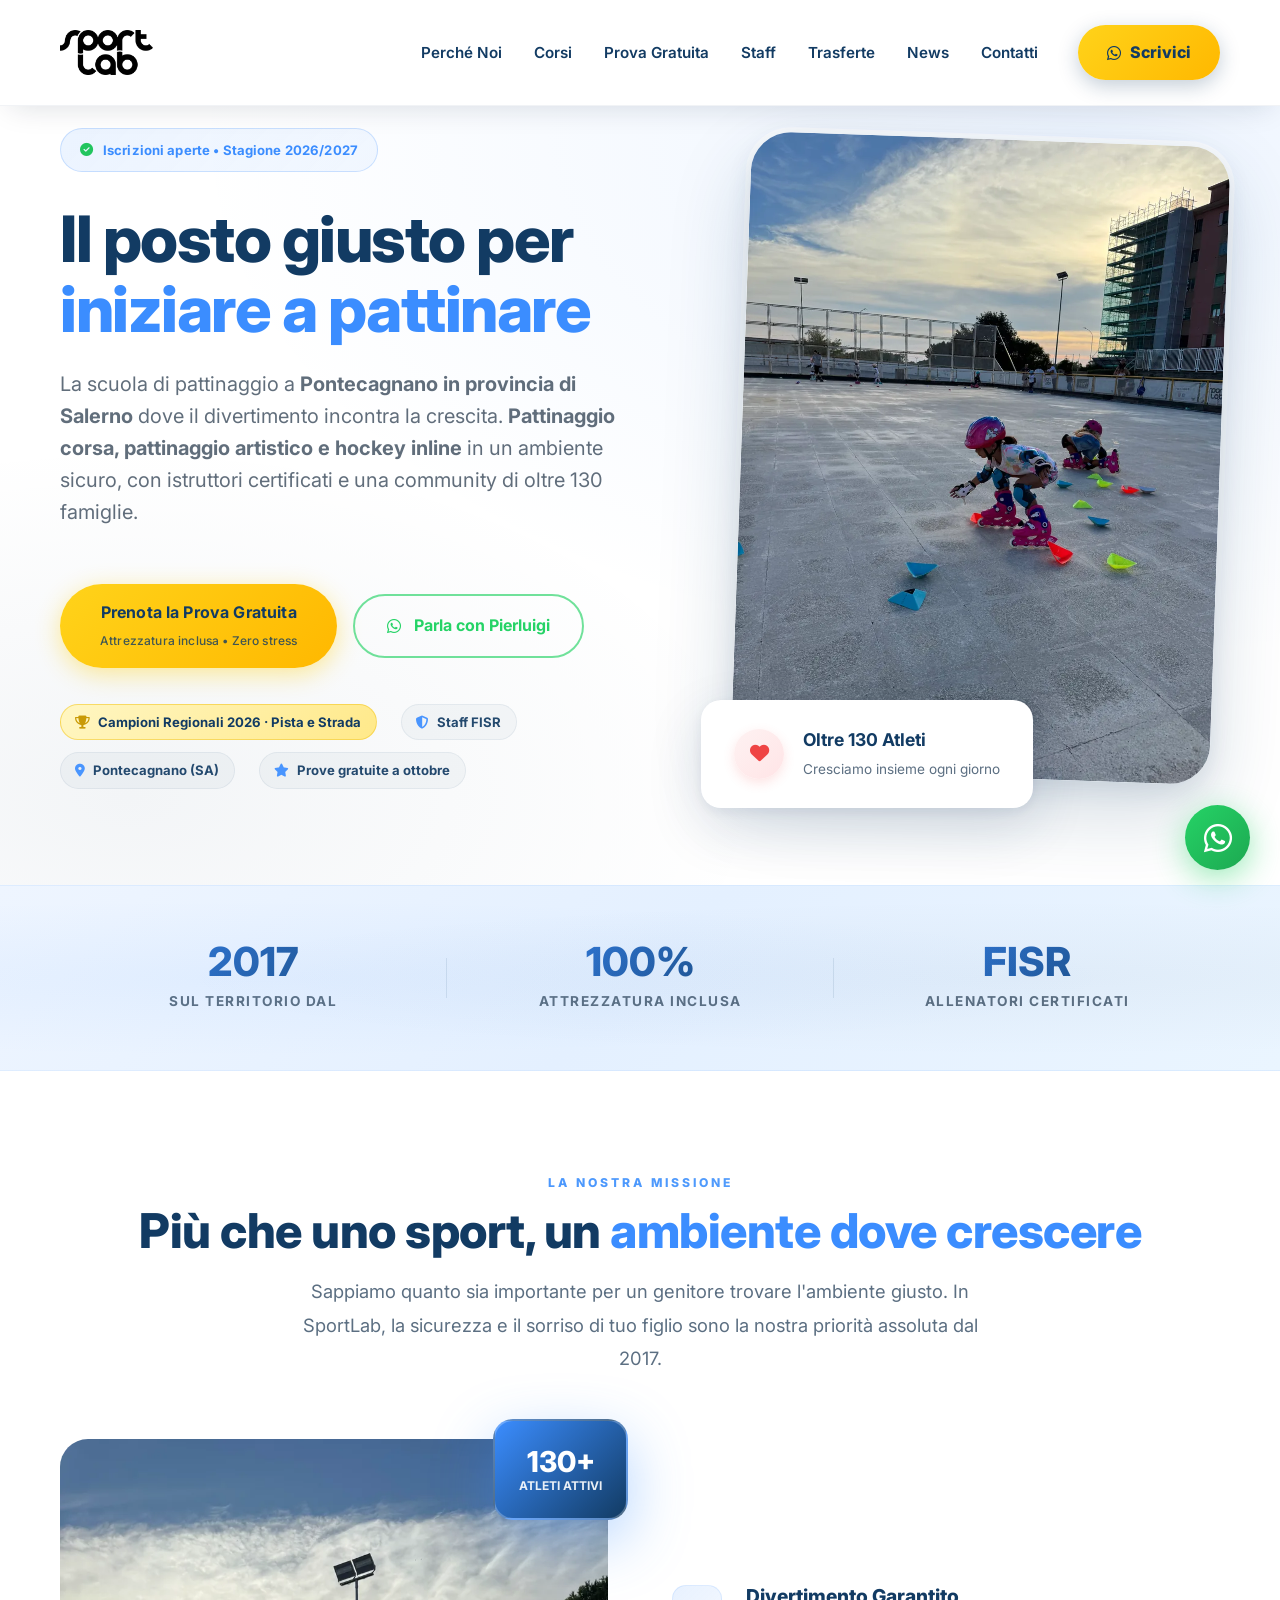
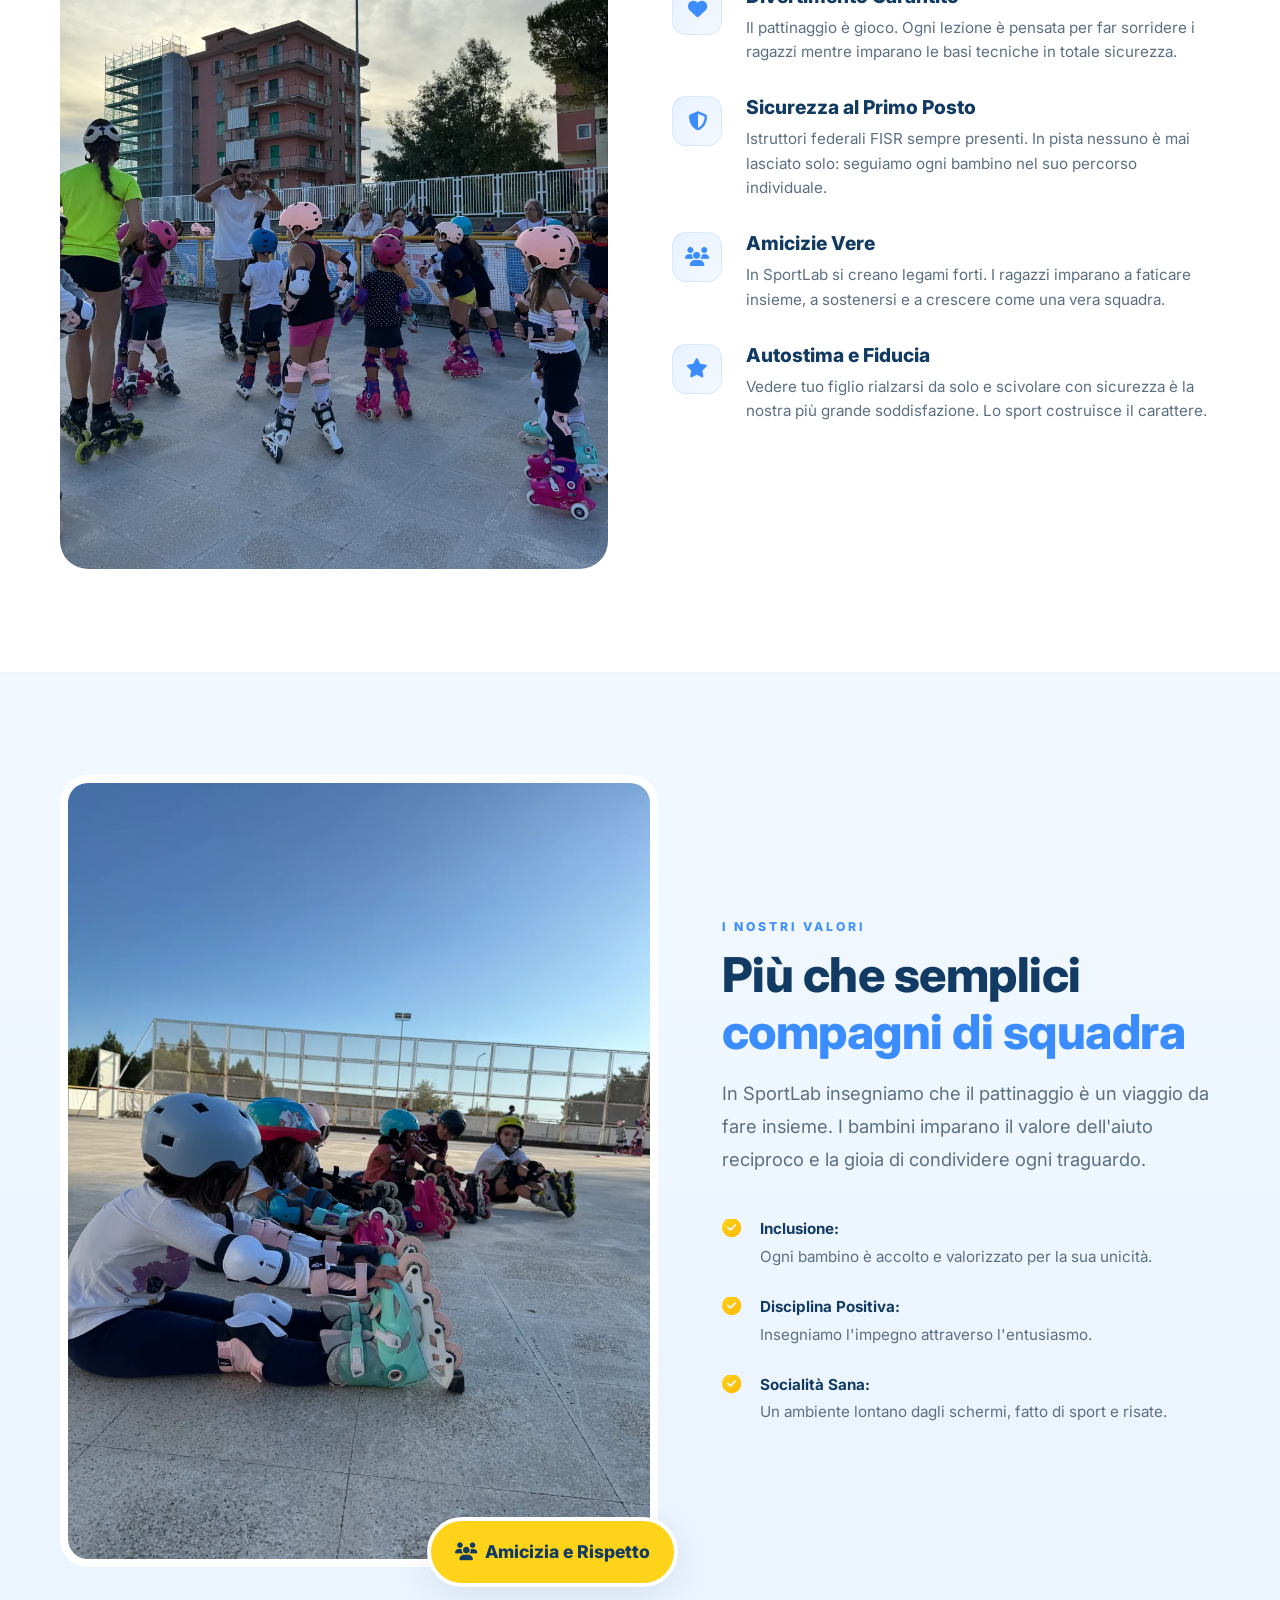
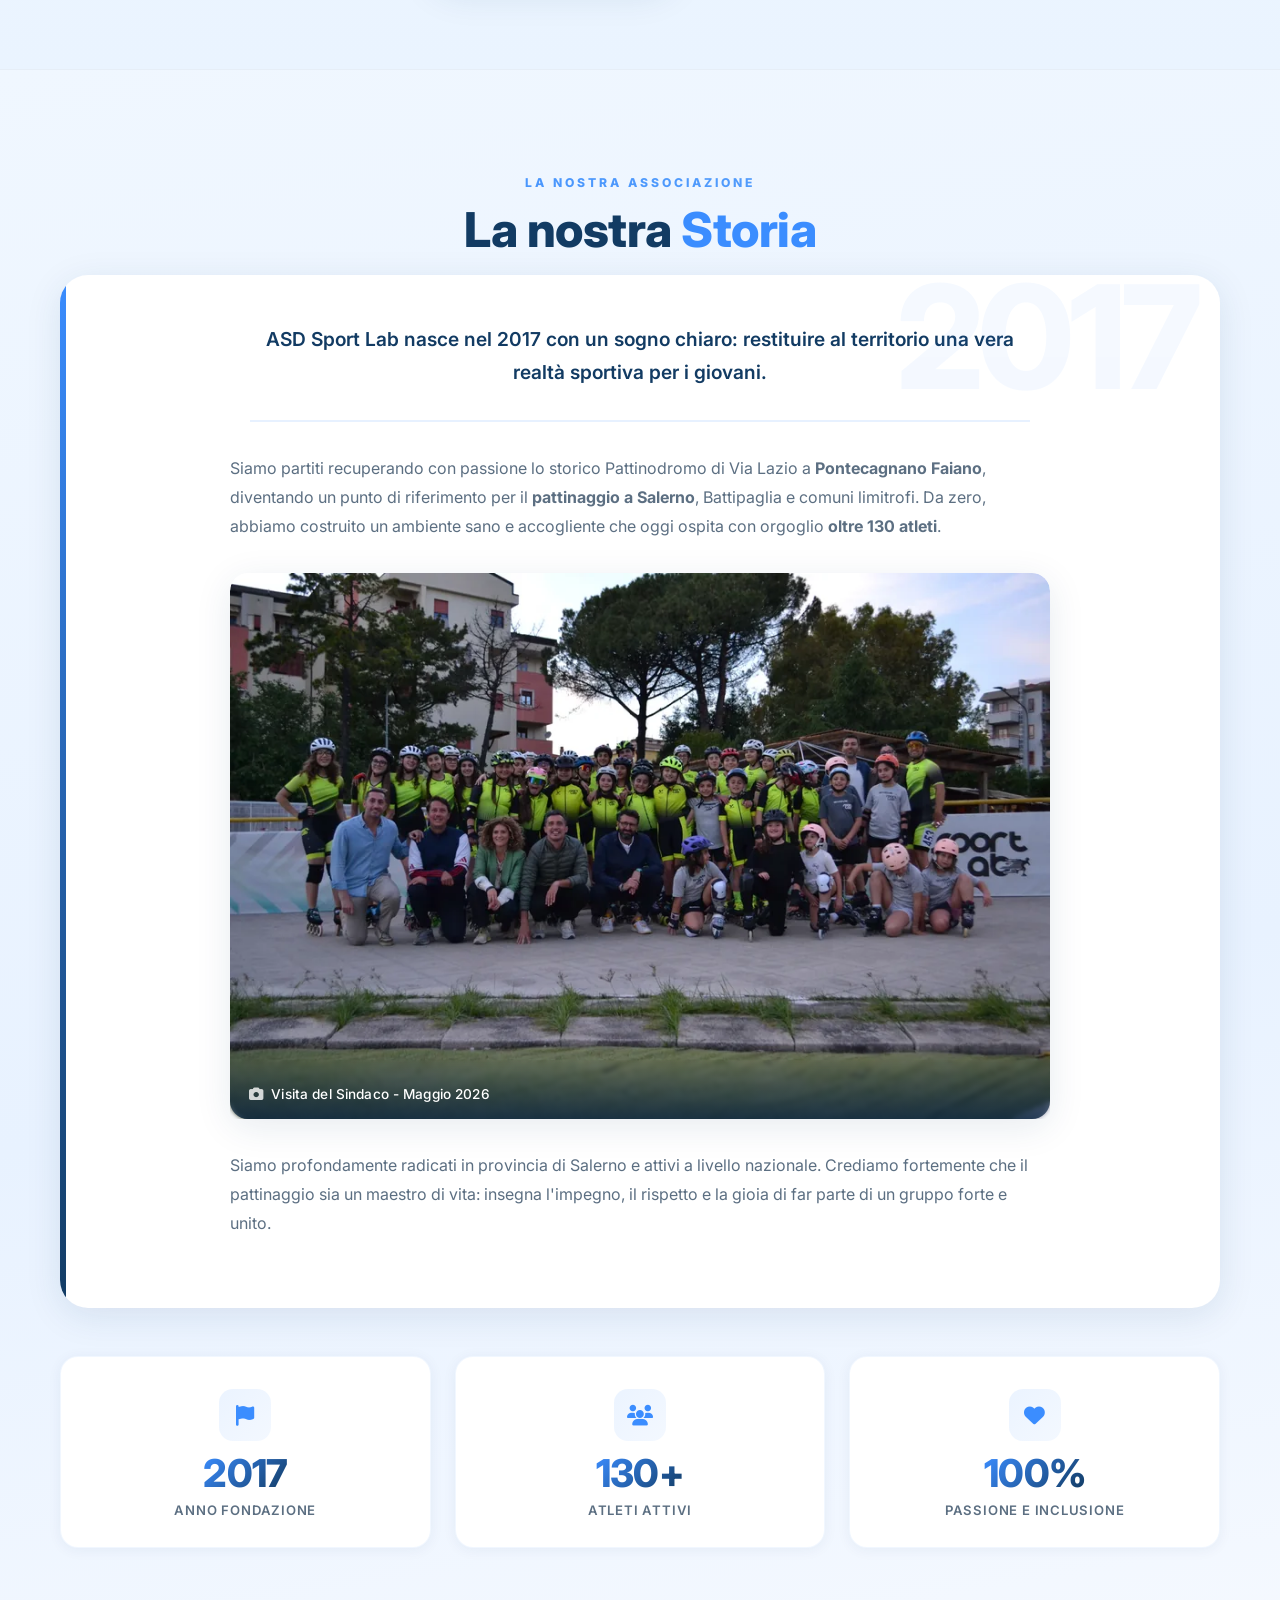
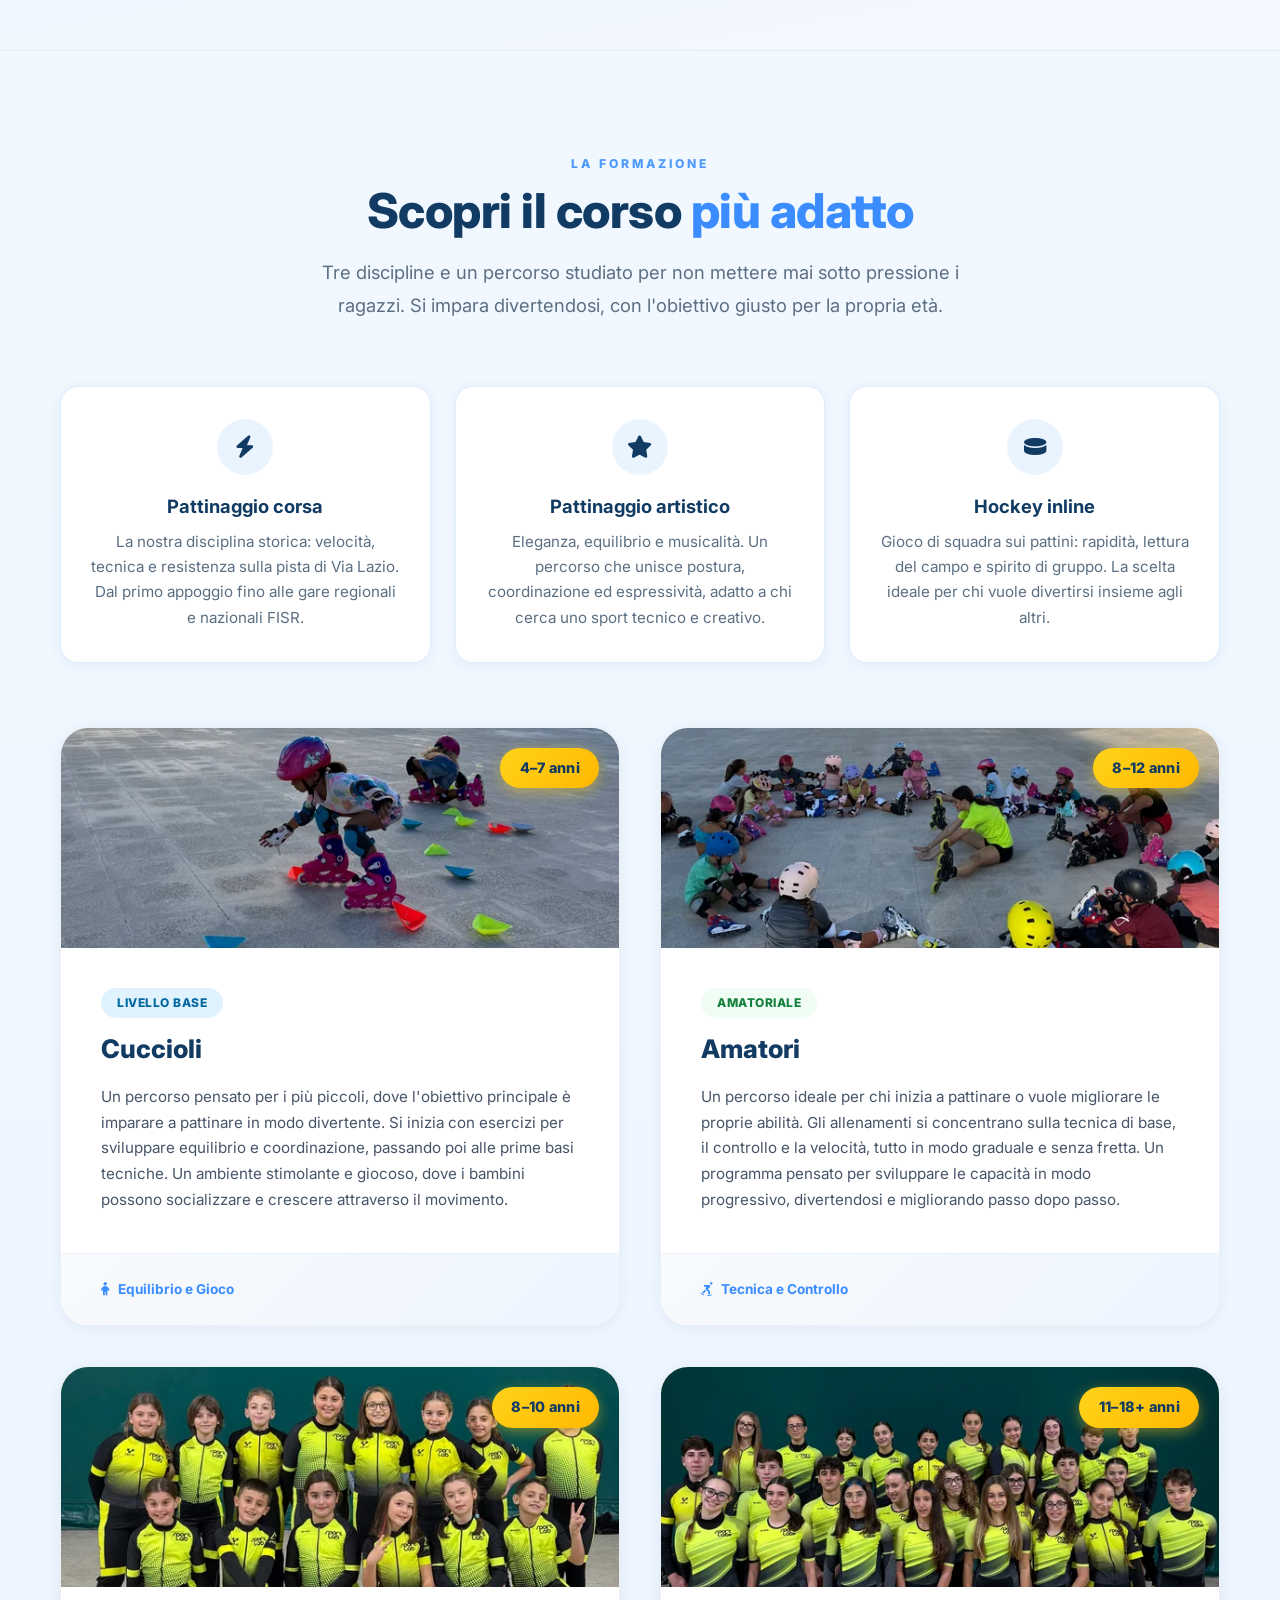
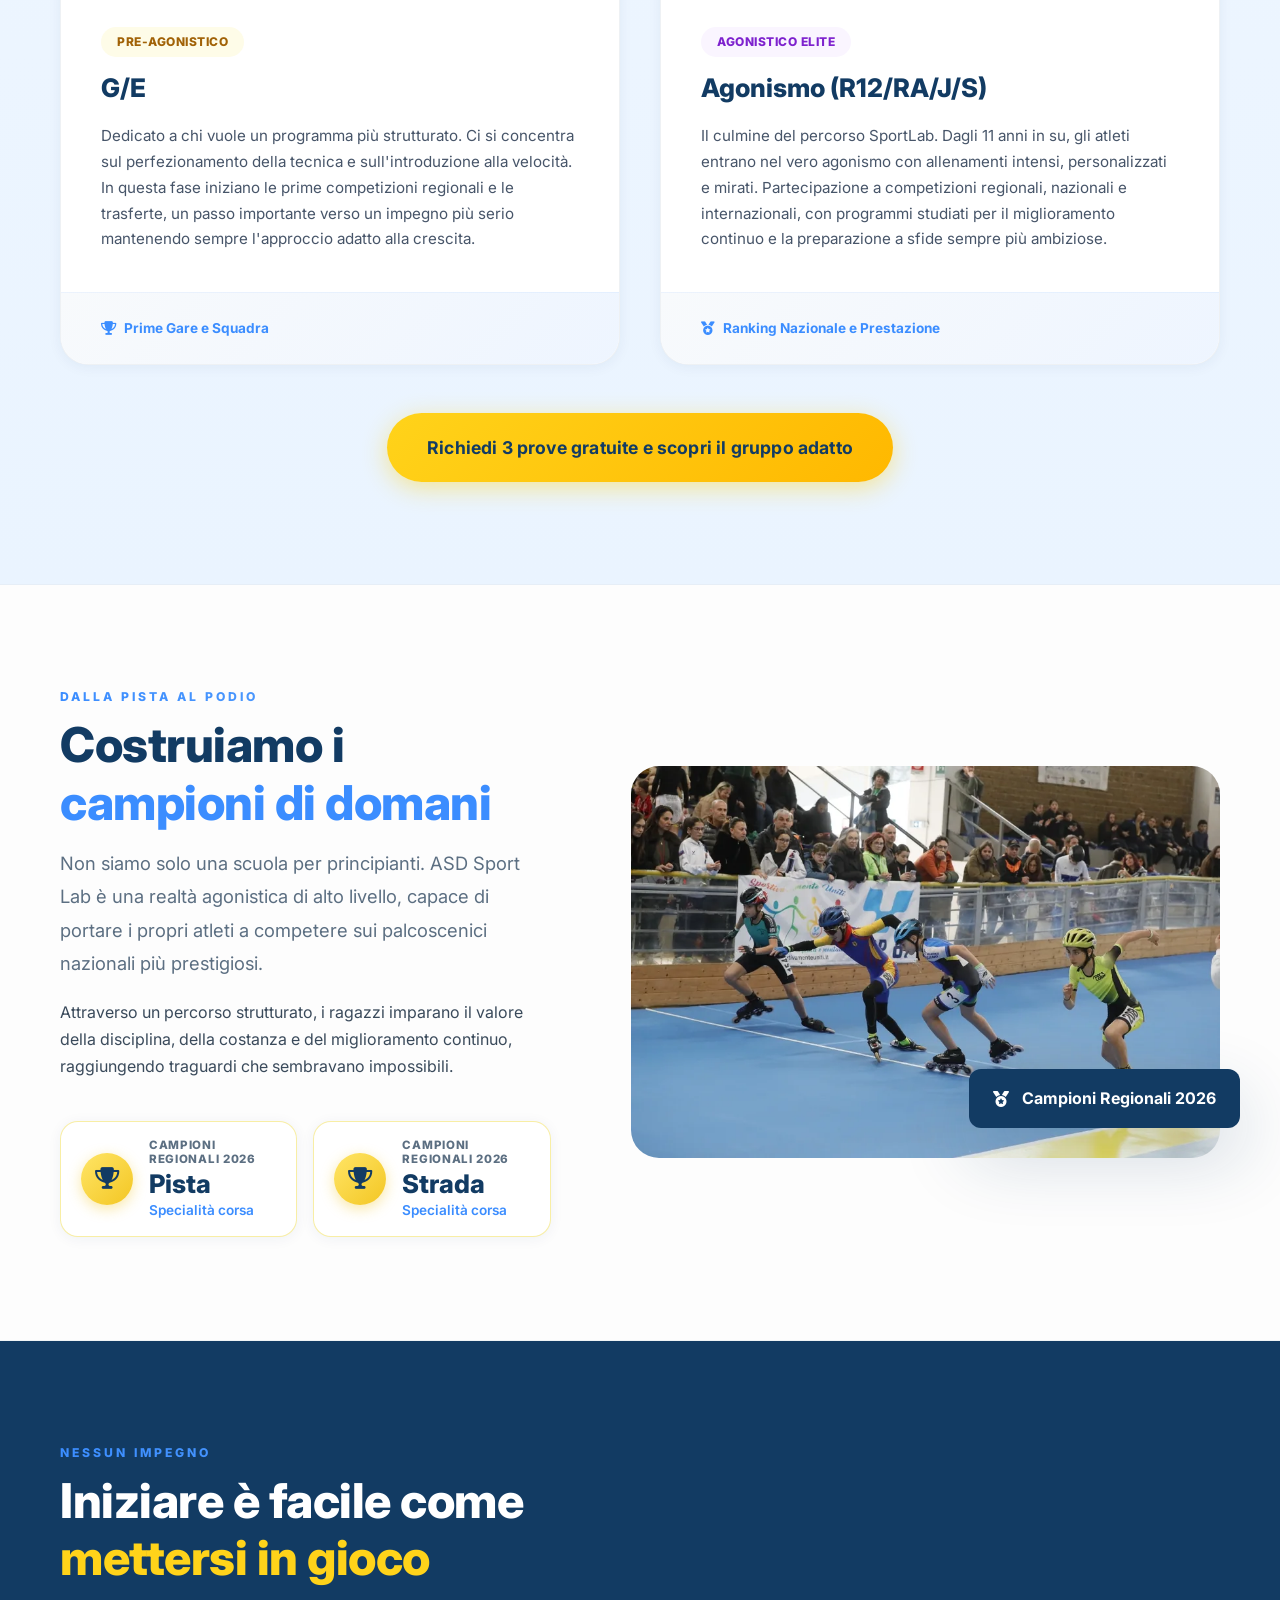
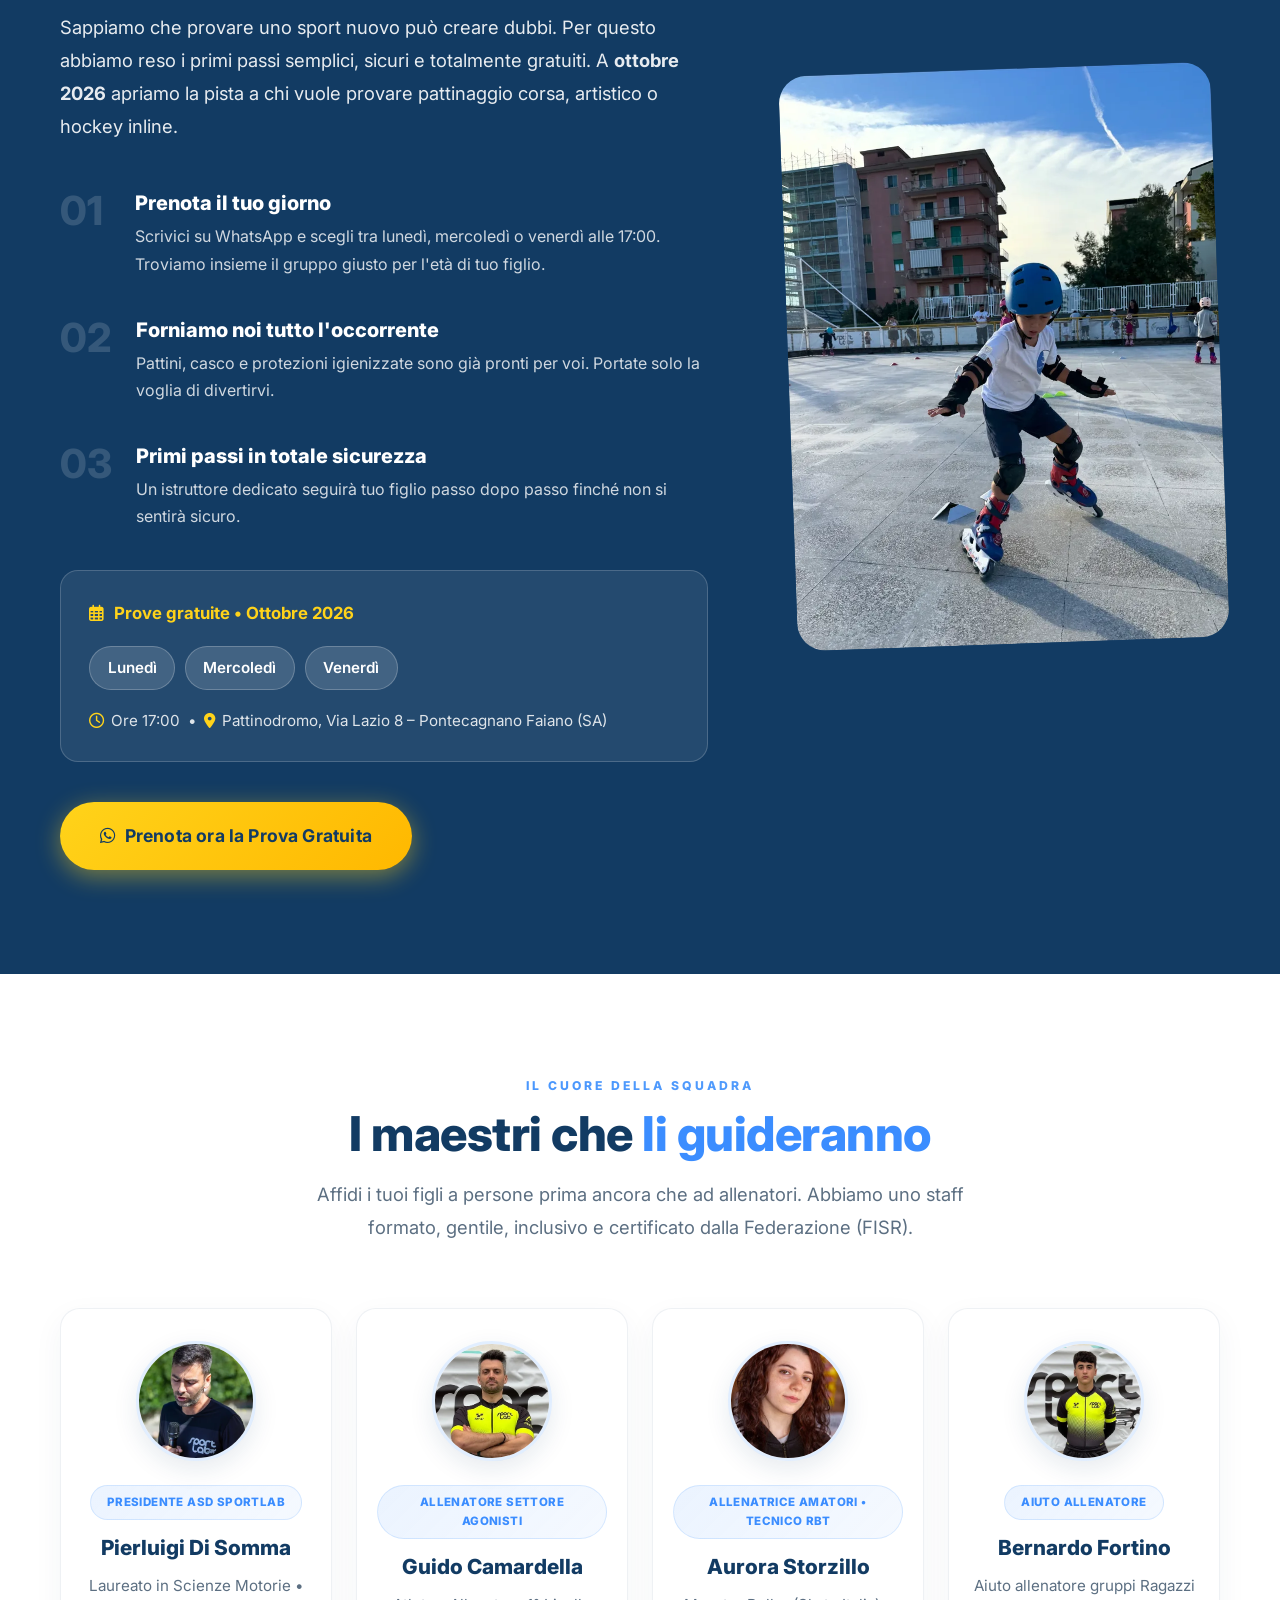
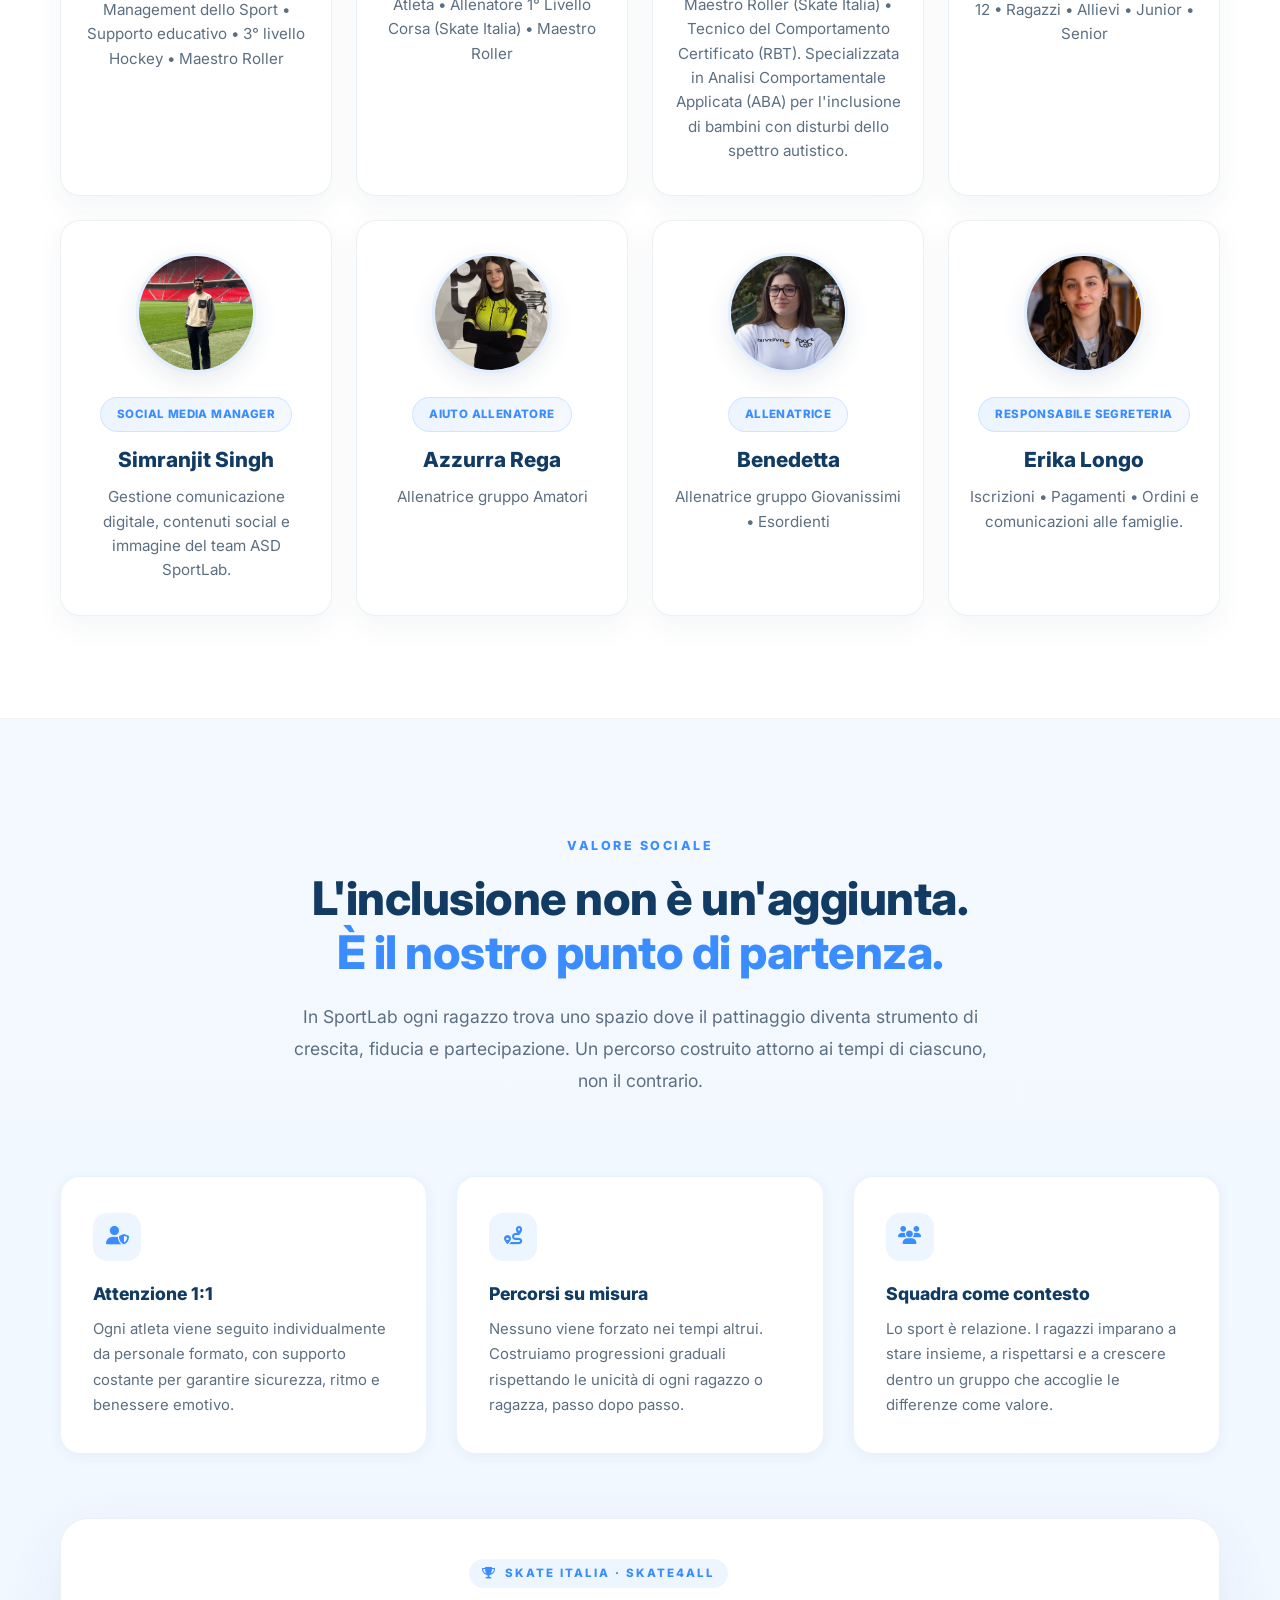
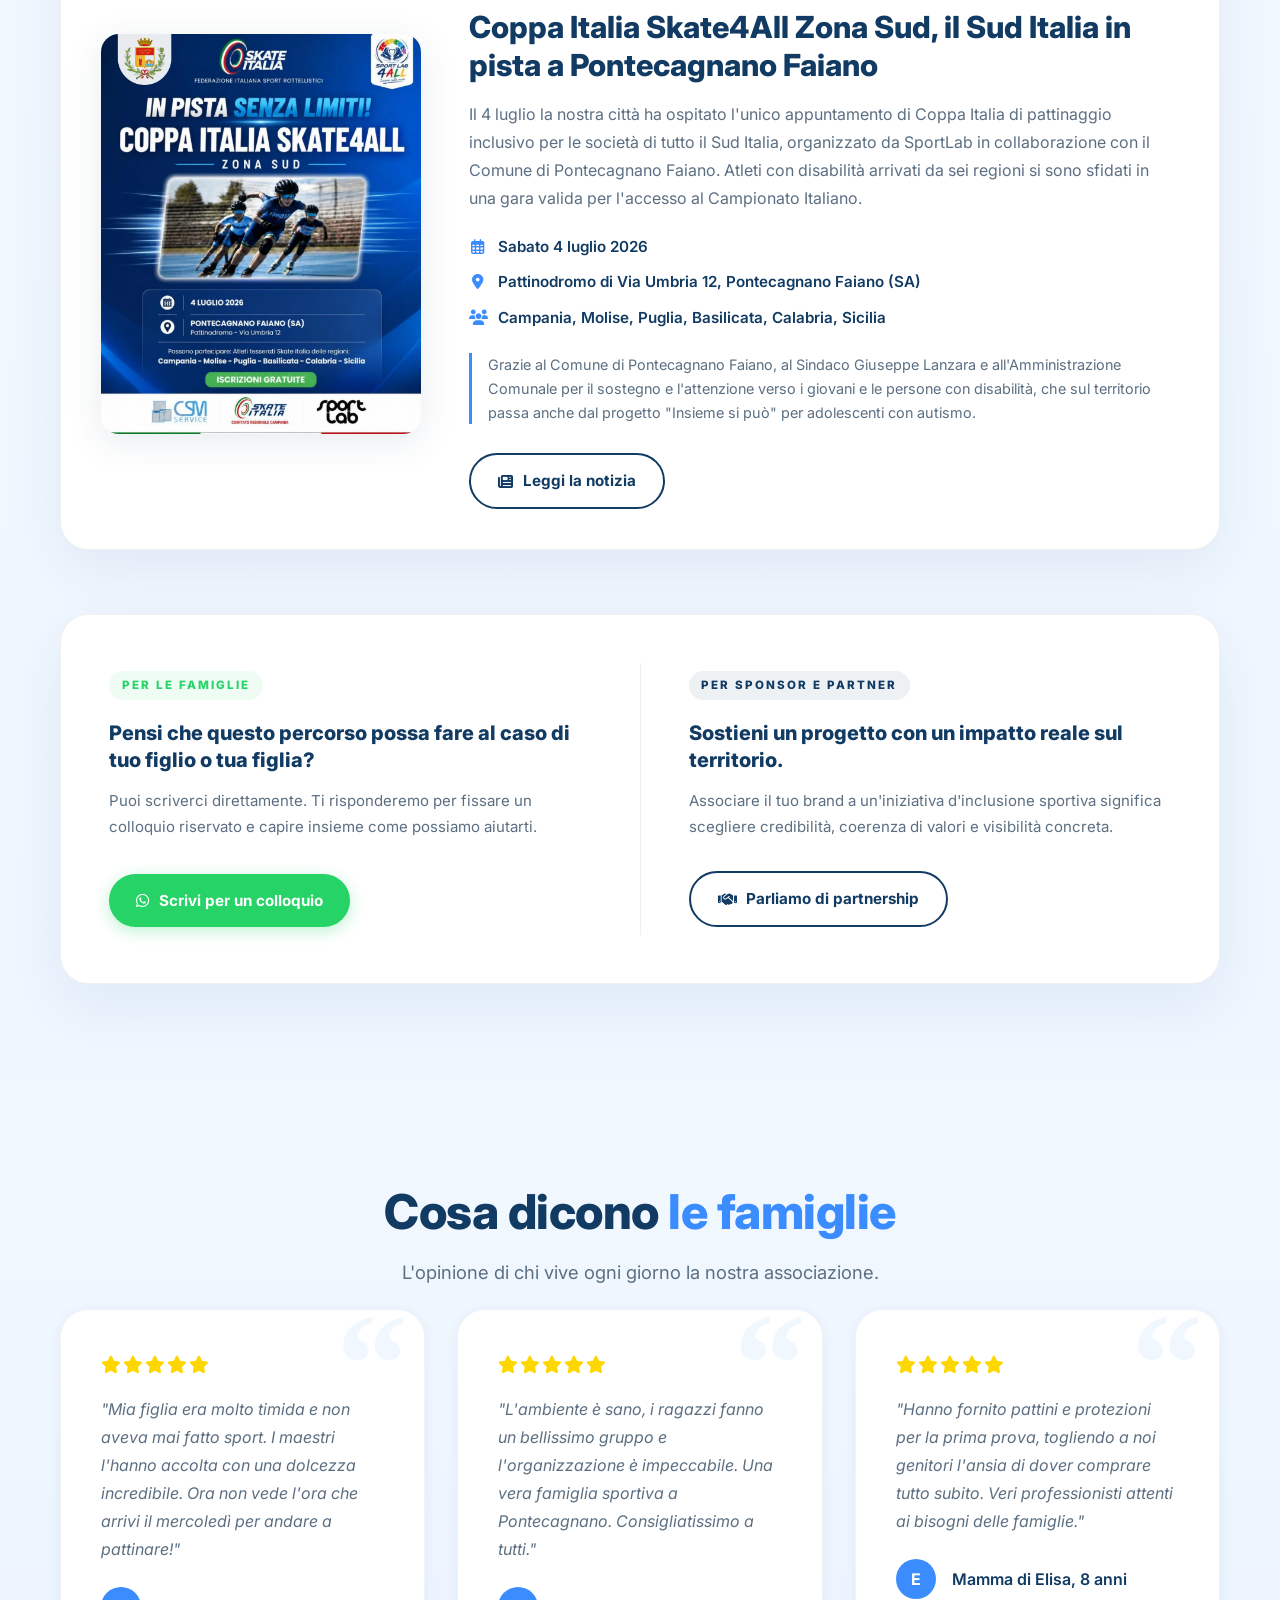
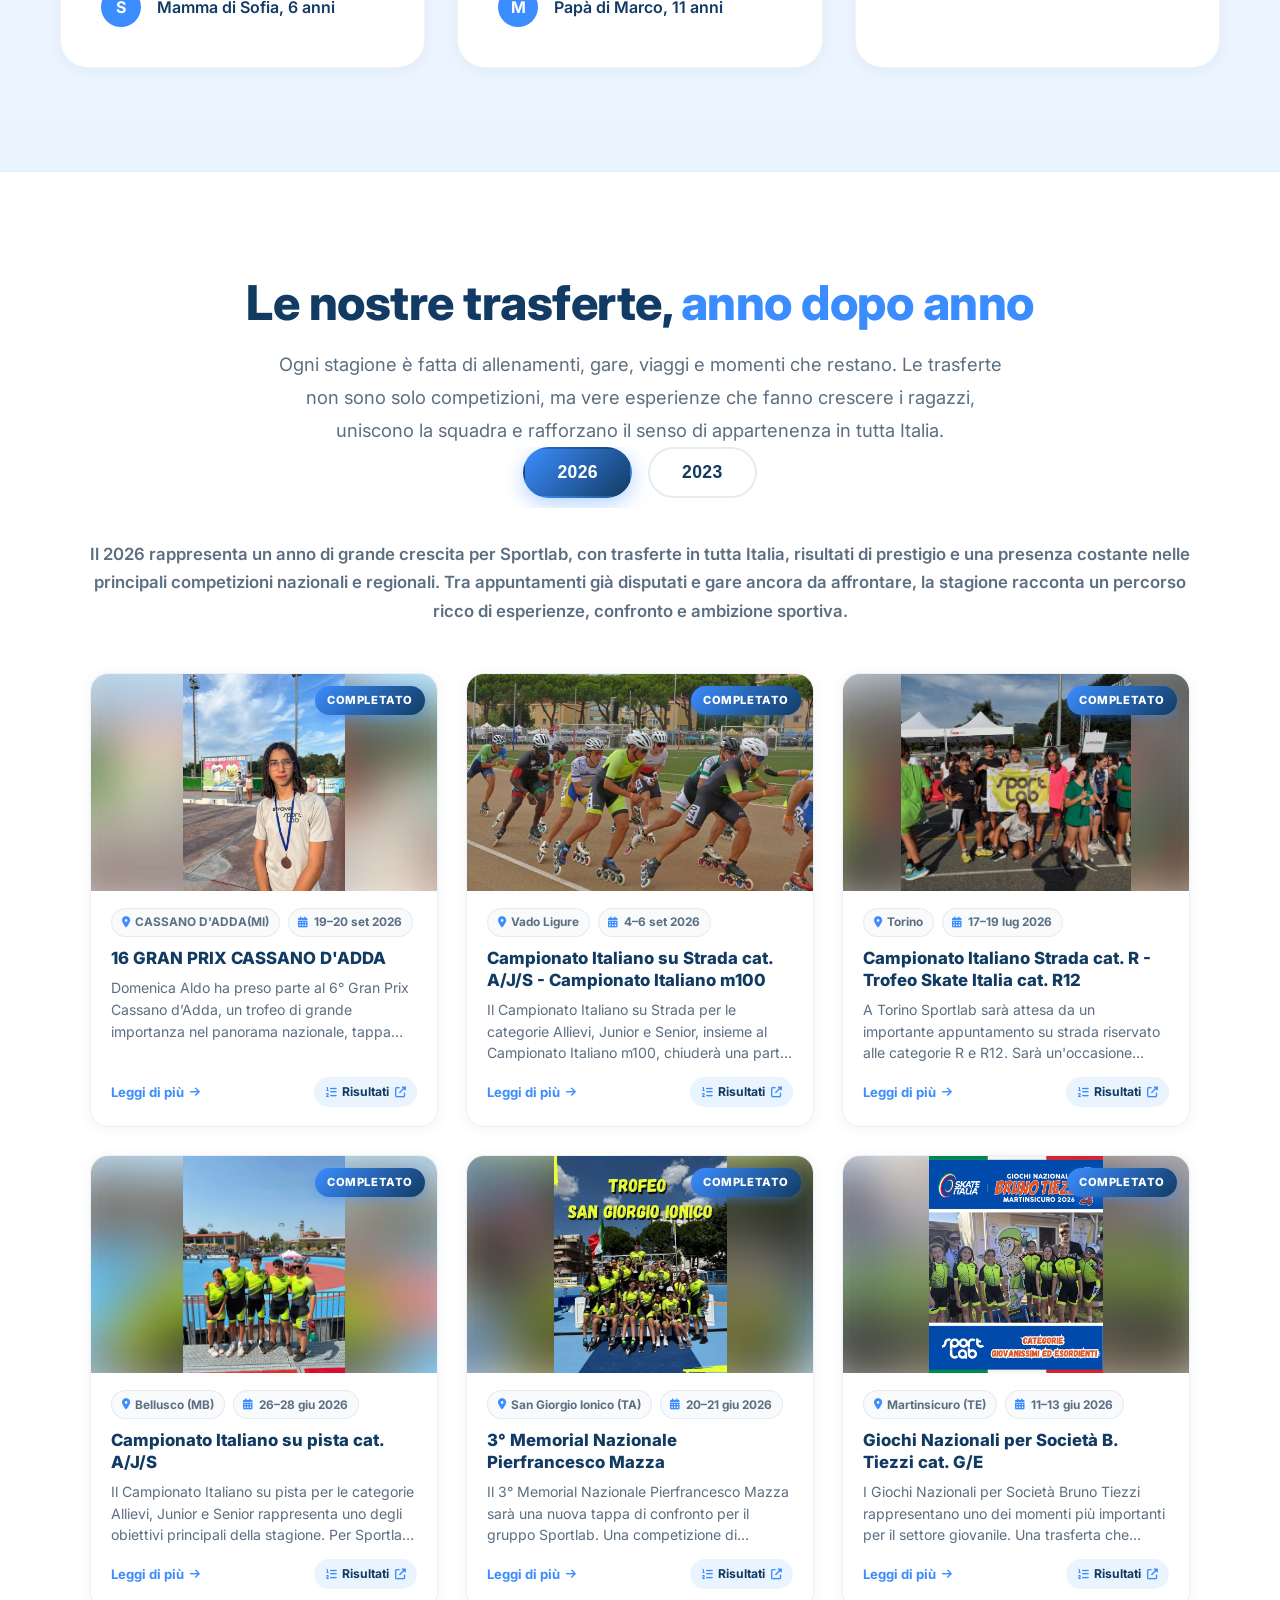
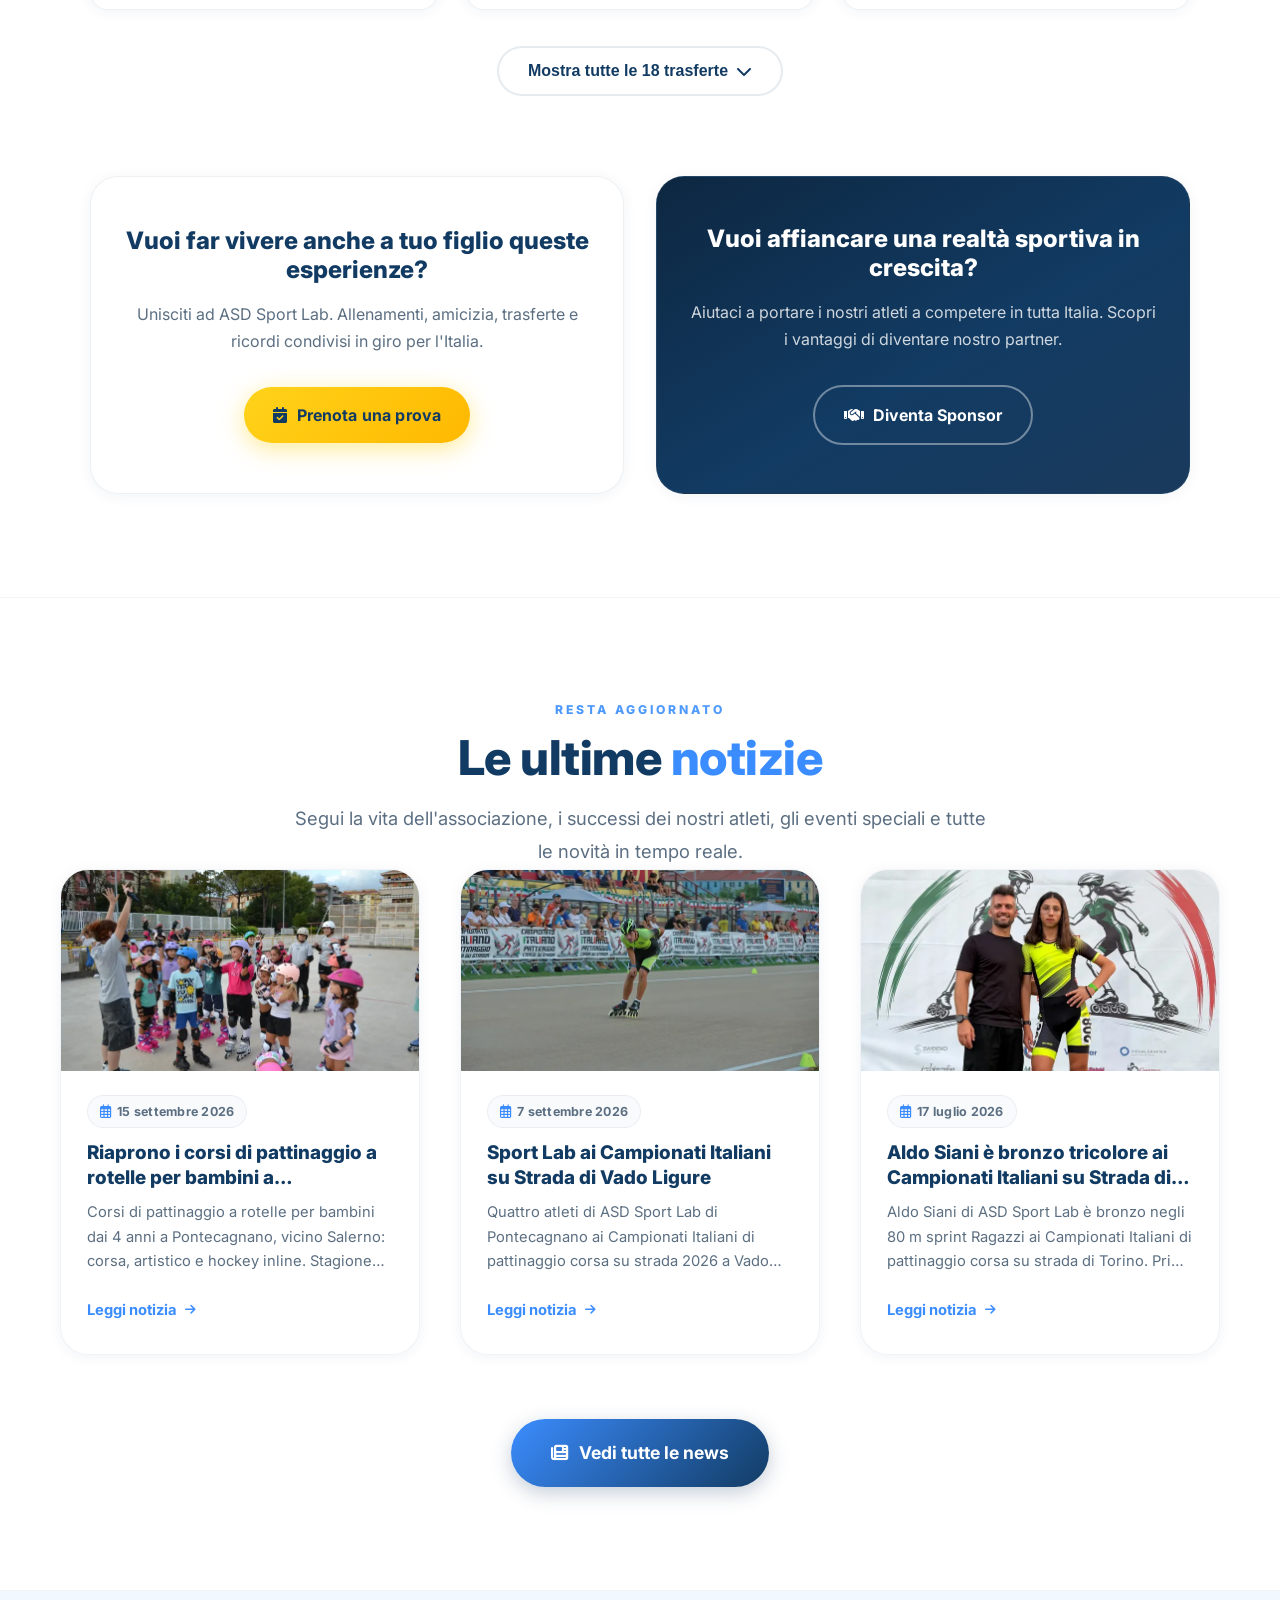
==== index.html @ 1f4e61f0 "aggiustato footer" ====
<!DOCTYPE html>
<html lang="it">

<head>
    <meta charset="UTF-8">
    <meta name="viewport" content="width=device-width, initial-scale=1.0">
    <title>Pattinaggio a Rotelle Pontecagnano e Salerno | ASD Sport Lab</title>
    <meta name="description"
        content="Scuola di pattinaggio a rotelle a Pontecagnano: pattinaggio corsa, pattinaggio artistico e hockey inline dai 4 anni, vicino a Salerno, Battipaglia e Bellizzi. Prova gratuita con pattini inclusi.">
    <meta name="keywords"
        content="pattini, pattini a rotelle, pattinaggio a rotelle, pattinaggio artistico, pattinaggio artistico a rotelle, pattinaggio corsa, roller skates, inline skating, speed skating, figure skating, quad skating, pattinaggio pontecagnano, pattinaggio salerno, pattinaggio battipaglia, pattinaggio bellizzi, pattinaggio giffoni, pattinaggio montecorvino, hockey inline salerno">
    <meta name="robots" content="index, follow, max-image-preview:large">
    <meta name="geo.region" content="IT-SA">
    <meta name="geo.placename" content="Pontecagnano Faiano">
    <meta name="geo.position" content="40.6405;14.8812">
    <meta name="ICBM" content="40.6405, 14.8812">

    <link rel="canonical" href="https://asdsportlab.eu/">

    <!-- Open Graph / Social -->
    <meta property="og:title" content="Pattinaggio a rotelle a Pontecagnano e Salerno | ASD Sport Lab">
    <meta property="og:description" content="Iscrizioni aperte per la stagione 2026/2027: pattinaggio corsa, artistico e hockey inline. Prove gratuite a ottobre il lunedi, mercoledi e venerdi alle 17:00, attrezzatura inclusa.">
    <meta property="og:image" content="https://asdsportlab.eu/images/loghi/sportlab-512.png">
    <meta property="og:image:width" content="512">
    <meta property="og:image:height" content="512">
    <meta property="og:type" content="website">
    <meta property="og:url" content="https://asdsportlab.eu/">
    <meta property="og:locale" content="it_IT">
    <meta property="og:site_name" content="ASD Sport Lab">
    <meta name="twitter:card" content="summary">
    <meta name="twitter:title" content="Pattinaggio a rotelle a Pontecagnano e Salerno | ASD Sport Lab">
    <meta name="twitter:description" content="Pattinaggio corsa, pattinaggio artistico e hockey inline dai 4 anni a Pontecagnano (SA). Prova gratuita con pattini inclusi.">
    <meta name="twitter:image" content="https://asdsportlab.eu/images/loghi/sportlab-512.png">

    <!-- Google Fonts — non-blocking -->
    <link rel="preconnect" href="https://fonts.googleapis.com">
    <link rel="preconnect" href="https://fonts.gstatic.com" crossorigin>
    <link rel="stylesheet" href="https://fonts.googleapis.com/css2?family=Inter:wght@400;500;600;700;800&display=swap" media="print" onload="this.media='all'">
    <noscript><link rel="stylesheet" href="https://fonts.googleapis.com/css2?family=Inter:wght@400;500;600;700;800&display=swap"></noscript>

    <!-- FontAwesome — non-blocking -->
    <link rel="stylesheet" href="https://cdnjs.cloudflare.com/ajax/libs/font-awesome/6.4.0/css/all.min.css" media="print" onload="this.media='all'">
    <noscript><link rel="stylesheet" href="https://cdnjs.cloudflare.com/ajax/libs/font-awesome/6.4.0/css/all.min.css"></noscript>

    <!-- CSS -->
    <link rel="stylesheet" href="css/style.css">
    <link rel="stylesheet" href="css/enhanced.css">

    <!-- Favicons -->
    <link rel="icon" href="favicon.ico" sizes="any">
    <link rel="icon" type="image/png" sizes="48x48" href="images/loghi/sportlab-48.png">
    <link rel="icon" type="image/png" sizes="512x512" href="images/loghi/sportlab-512.png">
    <link rel="apple-touch-icon" sizes="180x180" href="images/loghi/sportlab-180.png">
    <meta name="theme-color" content="#123B63">

    <!-- Structured Data JSON-LD -->
    <script type="application/ld+json">
    {
      "@context": "https://schema.org",
      "@graph": [
        {
          "@type": [
            "SportsActivityLocation",
            "SportsOrganization"
          ],
          "@id": "https://asdsportlab.eu/#organization",
          "name": "ASD Sport Lab",
          "alternateName": [
            "SportLab Pontecagnano",
            "Sport Lab Pattinaggio Pontecagnano"
          ],
          "description": "Scuola di pattinaggio a rotelle a Pontecagnano Faiano (SA): pattinaggio corsa (speed skating), pattinaggio artistico a rotelle e hockey inline per bambini dai 4 anni, ragazzi e adulti. Settore agonistico FISR e percorsi inclusivi. Vicino a Salerno, Battipaglia, Bellizzi, Giffoni e Montecorvino.",
          "url": "https://asdsportlab.eu/",
          "image": "https://asdsportlab.eu/images/home/bambini-sui-pattini.webp",
          "logo": "https://asdsportlab.eu/images/loghi/sportlab-512.png",
          "telephone": "+393454294187",
          "email": "asdsportlab0@gmail.com",
          "legalName": "Associazione Sportiva Dilettantistica Sport Lab",
          "taxID": "95159940659",
          "foundingDate": "2017",
          "memberOf": {
            "@type": "SportsOrganization",
            "name": "Federazione Italiana Sport Rotellistici",
            "alternateName": "Skate Italia",
            "url": "https://www.fisr.it/"
          },
          "identifier": [
            {
              "@type": "PropertyValue",
              "name": "Codice società FISR",
              "value": "4014"
            },
            {
              "@type": "PropertyValue",
              "name": "Registro CONI",
              "value": "107524"
            }
          ],
          "sport": [
            "Pattinaggio a rotelle",
            "Pattinaggio corsa",
            "Pattinaggio artistico a rotelle",
            "Hockey inline"
          ],
          "knowsAbout": [
            "Pattini a rotelle",
            "Roller skating",
            "Inline skating",
            "Speed skating",
            "Artistic roller skating",
            "Figure skating a rotelle",
            "Quad skating",
            "Hockey inline"
          ],
          "address": {
            "@type": "PostalAddress",
            "streetAddress": "Via Lazio 8",
            "addressLocality": "Pontecagnano Faiano",
            "postalCode": "84098",
            "addressRegion": "SA",
            "addressCountry": "IT"
          },
          "geo": {
            "@type": "GeoCoordinates",
            "latitude": 40.6405,
            "longitude": 14.8812
          },
          "hasMap": "https://www.google.com/maps/dir/?api=1&destination=Via+Lazio+8+84098+Pontecagnano+SA",
          "areaServed": [
            {
              "@type": "City",
              "name": "Pontecagnano Faiano"
            },
            {
              "@type": "City",
              "name": "Bellizzi"
            },
            {
              "@type": "City",
              "name": "Salerno"
            },
            {
              "@type": "City",
              "name": "Giffoni Valle Piana"
            },
            {
              "@type": "City",
              "name": "Giffoni Sei Casali"
            },
            {
              "@type": "City",
              "name": "Montecorvino Pugliano"
            },
            {
              "@type": "City",
              "name": "Montecorvino Rovella"
            },
            {
              "@type": "City",
              "name": "Battipaglia"
            }
          ],
          "openingHoursSpecification": [
            {
              "@type": "OpeningHoursSpecification",
              "dayOfWeek": [
                "Monday",
                "Tuesday",
                "Wednesday",
                "Thursday",
                "Friday"
              ],
              "opens": "15:00",
              "closes": "20:00"
            },
            {
              "@type": "OpeningHoursSpecification",
              "dayOfWeek": "Saturday",
              "opens": "09:00",
              "closes": "13:00"
            }
          ],
          "sameAs": [
            "https://www.facebook.com/sportLABPontecagnano",
            "https://www.instagram.com/sportlab_pontecagnano",
            "https://www.coni.it/it/registro-societa-sportive/home/registro-2-0/RegistroDettaglio.html?id_societa=107524",
            "https://www.fisr.it/la-federazione/ricerca-societa-sportive/dettagliosocieta.html?societa=1812"
          ]
        },
        {
          "@type": "WebSite",
          "@id": "https://asdsportlab.eu/#website",
          "url": "https://asdsportlab.eu/",
          "name": "ASD Sport Lab",
          "inLanguage": "it-IT",
          "publisher": {
            "@id": "https://asdsportlab.eu/#organization"
          }
        }
      ]
    }
    </script>
    <script type="application/ld+json">
    {
      "@context": "https://schema.org",
      "@type": "FAQPage",
      "mainEntity": [
        {
          "@type": "Question",
          "name": "Quali discipline si possono praticare?",
          "acceptedAnswer": {
            "@type": "Answer",
            "text": "Per la stagione 2026/2027 proponiamo tre discipline: pattinaggio corsa, pattinaggio artistico e hockey inline. Durante le prove gratuite di ottobre si possono provare e scegliere con calma quella più adatta."
          }
        },
        {
          "@type": "Question",
          "name": "Da che età si può iniziare?",
          "acceptedAnswer": {
            "@type": "Answer",
            "text": "Si può iniziare dai 4 anni, con percorsi studiati appositamente per ogni fascia d’età e per il livello di coordinazione iniziale del bambino."
          }
        },
        {
          "@type": "Question",
          "name": "Serve esperienza per iniziare?",
          "acceptedAnswer": {
            "@type": "Answer",
            "text": "No, non è richiesta alcuna esperienza: tutti possono iniziare anche da zero. I nostri istruttori sono specializzati nell'insegnamento delle basi a chi non ha mai indossato i pattini."
          }
        },
        {
          "@type": "Question",
          "name": "Come funziona la prima prova?",
          "acceptedAnswer": {
            "@type": "Answer",
            "text": "A ottobre 2026 le prove gratuite si tengono lunedì, mercoledì e venerdì alle 17:00 al pattinodromo di Via Lazio. È sufficiente contattarci per prenotare il giorno; in alternativa si può passare direttamente in pista o chiamare Pierluigi per concordare il momento migliore in base al gruppo più adatto."
          }
        },
        {
          "@type": "Question",
          "name": "La prova è gratuita?",
          "acceptedAnswer": {
            "@type": "Answer",
            "text": "Sì, offriamo una prova gratuita senza impegno; in alcuni casi è possibile provare più volte per aiutare la famiglia a decidere con serenità e vedere come il bambino si integra nel gruppo."
          }
        },
        {
          "@type": "Question",
          "name": "Se non abbiamo pattini o protezioni?",
          "acceptedAnswer": {
            "@type": "Answer",
            "text": "Per le prove mettiamo a disposizione gratuitamente pattini, casco e protezioni; i pattini disponibili per il noleggio gratuito partono dal numero 26."
          }
        },
        {
          "@type": "Question",
          "name": "Che cosa bisogna portare?",
          "acceptedAnswer": {
            "@type": "Answer",
            "text": "Consigliamo abbigliamento comodo come tuta o leggings e calzini sportivi. Per chi non li ha, forniamo noi casco, protezioni e pattini per l'intera durata della prova."
          }
        },
        {
          "@type": "Question",
          "name": "I genitori possono assistere agli allenamenti?",
          "acceptedAnswer": {
            "@type": "Answer",
            "text": "Sì, ma senza accesso libero alla zona attività per motivi di sicurezza; quando la pista è scoperta si assiste dagli spalti o dalla zona bar, mentre nella zona al coperto l’accesso interno è consentito nelle aree dedicate."
          }
        },
        {
          "@type": "Question",
          "name": "Come scegliete il gruppo giusto?",
          "acceptedAnswer": {
            "@type": "Answer",
            "text": "Dopo i primi contatti e una valutazione iniziale dei nostri tecnici, ti aiutiamo a iniziare nel percorso più adatto per età e abilità, garantendo serenità e il giusto stimolo educativo."
          }
        },
        {
          "@type": "Question",
          "name": "Avete percorsi inclusivi?",
          "acceptedAnswer": {
            "@type": "Answer",
            "text": "Sì, abbiamo percorsi inclusivi per ragazzi nello spettro autistico, con attività personalizzate e un primo colloquio conoscitivo con la famiglia per definire il miglior approccio possibile."
          }
        }
      ]
    }
    </script>
</head>

<body>

    <!-- Header & Navigation -->
    <header id="header">
        <div class="container header-container">
            <a href="/" class="logo" aria-label="ASD Sport Lab - Home">
                <img src="images/loghi/sportlab.webp" alt="ASD Sport Lab - Scuola di Pattinaggio Pontecagnano Salerno"
                    class="logo-img" width="328" height="158" fetchpriority="high">
            </a>
            <nav class="main-nav">
                <ul class="nav-links">
                    <li><a href="#perche-noi">Perché Noi</a></li>
                    <li><a href="#corsi">Corsi</a></li>
                    <li><a href="#prova">Prova Gratuita</a></li>
                    <li><a href="#staff">Staff</a></li>
                    <li><a href="#eventi">Trasferte</a></li>
                    <li><a href="news.html">News</a></li>
                    <li><a href="#contatti">Contatti</a></li>
                </ul>
                <a href="https://wa.me/393454294187?text=Ciao%20vorrei%20avere%20piu%20informazioni%20riguardo%20i%20corsi%20di%20pattinaggio"
                    class="btn btn-primary nav-cta"><i class="fab fa-whatsapp"></i> Scrivici</a>
            </nav>
            <button class="mobile-menu-btn" aria-label="Apri menu"><i class="fas fa-bars"></i></button>
        </div>
    </header>

    <!-- Mobile Nav -->
    <div class="mobile-nav-overlay">
        <div class="mobile-nav-menu">
            <button class="close-menu-btn" aria-label="Chiudi menu"><i class="fas fa-times"></i></button>
            <ul>
                <li><a href="#perche-noi">Perché Noi</a></li>
                <li><a href="#corsi">Corsi</a></li>
                <li><a href="#prova">Prova Gratuita</a></li>
                <li><a href="#staff">Staff</a></li>
                <li><a href="#eventi">Trasferte</a></li>
                <li><a href="news.html">News</a></li>
                <li><a href="#contatti">Contatti</a></li>
            </ul>
            <a href="https://wa.me/393454294187?text=Ciao%20vorrei%20avere%20piu%20informazioni%20riguardo%20i%20corsi%20di%20pattinaggio"
                class="btn btn-cta"><i class="fab fa-whatsapp"></i> Contattaci su WhatsApp</a>
        </div>
    </div>

    <!-- Hero Section Premium -->
    <section class="hero-premium" id="home">
        <div class="container">
            <div class="hero-grid">
                <div class="hero-text-content">
                    <div class="hero-badge-premium">
                        <i class="fas fa-check-circle"></i> Iscrizioni aperte • Stagione 2026/2027
                    </div>
                    <h1 class="hero-title">Il posto giusto per <span class="text-accent">iniziare a pattinare</span>
                    </h1>
                    <p class="hero-lead">La scuola di pattinaggio a <strong>Pontecagnano in provincia di
                            Salerno</strong> dove il divertimento incontra la crescita. <strong>Pattinaggio corsa,
                            pattinaggio artistico e hockey inline</strong> in un ambiente sicuro, con istruttori
                        certificati e una community di oltre 130 famiglie.</p>

                    <div class="hero-cta-group">
                        <a href="#prova" class="btn btn-cta btn-xl">
                            <span class="btn-text">Prenota la Prova Gratuita</span>
                            <span class="btn-subtext">Attrezzatura inclusa • Zero stress</span>
                        </a>
                        <a href="https://wa.me/393454294187?text=Salve%2C%20vorrei%20avere%20piu%20informazioni%20riguardo%20i%20corsi%20di%20pattinaggio%20della%20stagione%202026%2F2027" class="btn btn-whatsapp-outline">
                            <i class="fab fa-whatsapp"></i> Parla con Pierluigi
                        </a>
                    </div>

                    <div class="hero-mini-trust">
                        <div class="trust-pill trust-pill--gold"><i class="fas fa-trophy"></i> Campioni Regionali 2026 · Pista e Strada</div>
                        <div class="trust-pill"><i class="fas fa-shield-alt"></i> Staff FISR</div>
                        <div class="trust-pill trust-pill--no-mobile"><i class="fas fa-map-marker-alt"></i> Pontecagnano (SA)</div>
                        <div class="trust-pill"><i class="fas fa-star"></i> Prove gratuite a ottobre</div>
                    </div>
                </div>
                <div class="hero-image-box">
                    <div class="hero-main-img">
                        <img src="images/home/bambini-sui-pattini.webp"
                            alt="Bambini che giocano sui pattini a rotelle al pattinodromo di Pontecagnano - ASD Sport Lab"
                            width="900" height="1200" fetchpriority="high">
                    </div>
                    <div class="hero-floating-card">
                        <div class="floating-icon"><i class="fas fa-heart"></i></div>
                        <div class="floating-text">
                            <strong>Oltre 130 Atleti</strong>
                            <span>Cresciamo insieme ogni giorno</span>
                        </div>
                    </div>
                </div>
            </div>
        </div>
    </section>

    <!-- Global Trust Bar -->
    <div class="global-trust-bar">
        <div class="container">
            <div class="trust-grid-bar">
                <div class="trust-bar-item">
                    <span class="trust-number">2017</span>
                    <span class="trust-label">Sul territorio dal</span>
                </div>
                <div class="divider"></div>
                <div class="trust-bar-item">
                    <span class="trust-number">100%</span>
                    <span class="trust-label">Attrezzatura inclusa</span>
                </div>
                <div class="divider"></div>
                <div class="trust-bar-item">
                    <span class="trust-number">FISR</span>
                    <span class="trust-label">Allenatori Certificati</span>
                </div>
            </div>
        </div>
    </div>

    <!-- Perché Noi (Benefit per i genitori) -->
    <section id="perche-noi" class="section">
        <div class="container">
            <div class="section-header text-center">
                <span class="section-eyebrow">La nostra missione</span>
                <h2 class="section-title">Più che uno sport, un <span class="text-accent">ambiente dove crescere</span>
                </h2>
                <p class="section-intro lead">Sappiamo quanto sia importante per un genitore trovare l'ambiente giusto.
                    In SportLab, la sicurezza e il sorriso di tuo figlio sono la nostra priorità assoluta dal 2017.</p>
            </div>

            <div class="visual-benefits-grid">
                <div class="benefit-visual">
                    <div class="main-benefit-img">
                        <img src="images/home/allenamento-bambini.webp"
                            alt="Allenamento di pattinaggio a rotelle per bambini - ASD Sport Lab Pontecagnano Salerno"
                            class="rounded-img shadow-lg"
                            width="900" height="1200" loading="lazy">
                    </div>
                    <div class="benefit-floating-card">
                        <span class="count">130+</span>
                        <span class="label">Atleti attivi</span>
                    </div>
                </div>
                <div class="benefit-content">
                    <div class="benefit-item-premium">
                        <div class="b-icon"><i class="fas fa-heart"></i></div>
                        <div class="b-text">
                            <h4>Divertimento Garantito</h4>
                            <p>Il pattinaggio è gioco. Ogni lezione è pensata per far sorridere i ragazzi mentre
                                imparano le basi tecniche in totale sicurezza.</p>
                        </div>
                    </div>
                    <div class="benefit-item-premium">
                        <div class="b-icon"><i class="fas fa-shield-alt"></i></div>
                        <div class="b-text">
                            <h4>Sicurezza al Primo Posto</h4>
                            <p>Istruttori federali FISR sempre presenti. In pista nessuno è mai lasciato solo: seguiamo
                                ogni bambino nel suo percorso individuale.</p>
                        </div>
                    </div>
                    <div class="benefit-item-premium">
                        <div class="b-icon"><i class="fas fa-users"></i></div>
                        <div class="b-text">
                            <h4>Amicizie Vere</h4>
                            <p>In SportLab si creano legami forti. I ragazzi imparano a faticare insieme, a sostenersi e
                                a crescere come una vera squadra.</p>
                        </div>
                    </div>
                    <div class="benefit-item-premium">
                        <div class="b-icon"><i class="fas fa-star"></i></div>
                        <div class="b-text">
                            <h4>Autostima e Fiducia</h4>
                            <p>Vedere tuo figlio rialzarsi da solo e scivolare con sicurezza è la nostra più grande
                                soddisfazione. Lo sport costruisce il carattere.</p>
                        </div>
                    </div>
                </div>
            </div>
        </div>
    </section>



    <!-- Fiducia e Comunità (Social Proof Visiva) -->
    <section id="valori" class="section bg-light">
        <div class="container">
            <div class="about-grid align-items-center">
                <div class="about-image" style="position: relative;">
                    <img src="images/home/bambini-seduti.webp" alt="Bambini amici sui pattini - ASD Sport Lab Pontecagnano"
                        class="rounded-img shadow-lg" style="border: 8px solid white; width: 100%;"
                        width="900" height="1200" loading="lazy">
                    <div class="floating-badge">
                        <i class="fas fa-users"></i> Amicizia e Rispetto
                    </div>
                </div>
                <div class="about-text">
                    <span class="section-eyebrow">I nostri valori</span>
                    <h2 class="section-title">Più che semplici <span class="text-accent">compagni di squadra</span></h2>
                    <p class="lead">In SportLab insegniamo che il pattinaggio è un viaggio da fare insieme. I bambini
                        imparano il valore dell'aiuto reciproco e la gioia di condividere ogni traguardo.</p>

                    <ul class="benefit-list-premium">
                        <li>
                            <i class="fas fa-check-circle"></i>
                            <div><strong>Inclusione:</strong> Ogni bambino è accolto e valorizzato per la sua unicità.
                            </div>
                        </li>
                        <li>
                            <i class="fas fa-check-circle"></i>
                            <div><strong>Disciplina Positiva:</strong> Insegniamo l'impegno attraverso l'entusiasmo.
                            </div>
                        </li>
                        <li>
                            <i class="fas fa-check-circle"></i>
                            <div><strong>Socialità Sana:</strong> Un ambiente lontano dagli schermi, fatto di sport e
                                risate.</div>
                        </li>
                    </ul>
                </div>
            </div>
        </div>
    </section>

    <!-- Chi Siamo -->
    <section id="chi-siamo" class="section storia-section">
        <div class="container">

            <div class="section-header text-center storia-header">
                <span class="section-eyebrow">La nostra Associazione</span>
                <h2 class="section-title">La nostra <span class="text-accent">Storia</span></h2>
            </div>

            <div class="storia-card">
                <span class="storia-watermark" aria-hidden="true">2017</span>

                <p class="storia-lead">ASD Sport Lab nasce nel 2017 con un sogno
                    chiaro: restituire al territorio una vera realtà sportiva per i giovani.</p>

                <div class="storia-body">
                    <p>Siamo partiti recuperando con passione lo storico Pattinodromo di Via Lazio a
                        <strong>Pontecagnano Faiano</strong>, diventando un punto di riferimento per il
                        <strong>pattinaggio a Salerno</strong>, Battipaglia e comuni limitrofi. Da zero, abbiamo
                        costruito un ambiente sano e accogliente che oggi ospita con orgoglio <strong>oltre 130
                            atleti</strong>.
                    </p>
                    <figure class="storia-figure">
                        <img src="images/news/foto/sindaco-incontra-sportlab-2026.webp"
                             alt="Sindaco visita ASD Sport Lab maggio 2026"
                             width="900" height="600" loading="lazy">
                        <figcaption><i class="fas fa-camera"></i> Visita del Sindaco - Maggio 2026</figcaption>
                    </figure>
                    <p>Siamo profondamente radicati in provincia di Salerno e attivi a
                        livello nazionale. Crediamo fortemente che il pattinaggio sia un maestro di vita: insegna
                        l'impegno, il rispetto e la gioia di far parte di un gruppo forte e unito.</p>
                </div>
            </div>

            <div class="storia-stats">
                <div class="storia-stat-card">
                    <div class="storia-stat-icon"><i class="fas fa-flag"></i></div>
                    <span class="storia-stat-num">2017</span>
                    <span class="storia-stat-label">Anno Fondazione</span>
                </div>
                <div class="storia-stat-card">
                    <div class="storia-stat-icon"><i class="fas fa-users"></i></div>
                    <span class="storia-stat-num">130+</span>
                    <span class="storia-stat-label">Atleti Attivi</span>
                </div>
                <div class="storia-stat-card">
                    <div class="storia-stat-icon"><i class="fas fa-heart"></i></div>
                    <span class="storia-stat-num">100%</span>
                    <span class="storia-stat-label">Passione e Inclusione</span>
                </div>
            </div>

        </div>
    </section>

    <!-- Corsi Section -->
    <section id="corsi" class="section bg-light courses-section">
        <div class="container">
            <div class="section-header text-center">
                <span class="section-eyebrow">La Formazione</span>
                <h2 class="section-title">Scopri il corso <span class="text-accent">più adatto</span></h2>
                <p class="section-intro lead">Tre discipline e un percorso studiato per non mettere mai sotto
                    pressione i ragazzi. Si impara divertendosi, con l'obiettivo giusto per la propria età.</p>
            </div>

            <!-- Le tre discipline — stagione 2026/2027 -->
            <div class="discipline-grid">
                <article class="discipline-card">
                    <div class="discipline-icon"><i class="fas fa-bolt"></i></div>
                    <h3 class="discipline-name">Pattinaggio corsa</h3>
                    <p class="discipline-desc">La nostra disciplina storica: velocità, tecnica e resistenza sulla
                        pista di Via Lazio. Dal primo appoggio fino alle gare regionali e nazionali FISR.</p>
                </article>

                <article class="discipline-card">
                    <div class="discipline-icon"><i class="fas fa-star"></i></div>
                    <h3 class="discipline-name">Pattinaggio artistico</h3>
                    <p class="discipline-desc">Eleganza, equilibrio e musicalità. Un percorso che unisce postura,
                        coordinazione ed espressività, adatto a chi cerca uno sport tecnico e creativo.</p>
                </article>

                <article class="discipline-card">
                    <div class="discipline-icon"><i class="fas fa-hockey-puck"></i></div>
                    <h3 class="discipline-name">Hockey inline</h3>
                    <p class="discipline-desc">Gioco di squadra sui pattini: rapidità, lettura del campo e spirito di
                        gruppo. La scelta ideale per chi vuole divertirsi insieme agli altri.</p>
                </article>
            </div>

            <div class="courses-grid-premium" data-carousel>
                <!-- 1. Cuccioli -->
                <article class="course-card-premium">
                    <div class="course-image-wrap">
                        <img src="images/corsi/cuccioli.webp"
                            alt="Corso Cuccioli Pattinaggio per bambini dai 4 anni - Pontecagnano Salerno"
                            width="600" height="574" loading="lazy">
                        <span class="age-badge">4–7 anni</span>
                    </div>
                    <div class="card-body">
                        <span class="level-tag tag-base">Livello Base</span>
                        <h3 class="course-title">Cuccioli</h3>
                        <p class="course-description">Un percorso pensato per i più piccoli, dove l'obiettivo principale
                            è imparare a pattinare in modo divertente. Si inizia con esercizi per sviluppare equilibrio
                            e coordinazione, passando poi alle prime basi tecniche. Un ambiente stimolante e giocoso,
                            dove i bambini possono socializzare e crescere attraverso il movimento.</p>
                    </div>
                    <div class="card-footer">
                        <span class="focus-text"><i class="fas fa-child"></i> Equilibrio e Gioco</span>
                    </div>
                </article>

                <!-- 2. Amatori -->
                <article class="course-card-premium">
                    <div class="course-image-wrap">
                        <img src="images/corsi/amatori.webp"
                            alt="Corso Amatori Pattinaggio Salerno per ragazzi e principianti"
                            width="600" height="541" loading="lazy">
                        <span class="age-badge">8–12 anni</span>
                    </div>
                    <div class="card-body">
                        <span class="level-tag tag-amateur">Amatoriale</span>
                        <h3 class="course-title">Amatori</h3>
                        <p class="course-description">Un percorso ideale per chi inizia a pattinare o vuole migliorare
                            le proprie abilità. Gli allenamenti si concentrano sulla tecnica di base, il controllo e la
                            velocità, tutto in modo graduale e senza fretta. Un programma pensato per sviluppare le
                            capacità in modo progressivo, divertendosi e migliorando passo dopo passo.</p>
                    </div>
                    <div class="card-footer">
                        <span class="focus-text"><i class="fas fa-skating"></i> Tecnica e Controllo</span>
                    </div>
                </article>

                <!-- 3. G/E -->
                <article class="course-card-premium">
                    <div class="course-image-wrap">
                        <img src="images/corsi/giovanissimi-esordienti.webp" alt="Corso G/E Pre-agonismo Pattinaggio Pontecagnano"
                            width="600" height="312" loading="lazy">
                        <span class="age-badge">8–10 anni</span>
                    </div>
                    <div class="card-body">
                        <span class="level-tag tag-pre">Pre-Agonistico</span>
                        <h3 class="course-title">G/E</h3>
                        <p class="course-description">Dedicato a chi vuole un programma più strutturato. Ci si concentra
                            sul perfezionamento della tecnica e sull'introduzione alla velocità. In questa fase iniziano
                            le prime competizioni regionali e le trasferte, un passo importante verso un impegno più
                            serio mantenendo sempre l'approccio adatto alla crescita.</p>
                    </div>
                    <div class="card-footer">
                        <span class="focus-text"><i class="fas fa-trophy"></i> Prime Gare e Squadra</span>
                    </div>
                </article>

                <!-- 4. Agonismo (Merged R/A/J/S) -->
                <article class="course-card-premium">
                    <div class="course-image-wrap">
                        <img src="images/corsi/agonismo.webp" alt="Squadra agonistica di pattinaggio corsa (speed skating) ASD Sport Lab Salerno"
                            width="600" height="343" loading="lazy">
                        <span class="age-badge">11–18+ anni</span>
                    </div>
                    <div class="card-body">
                        <span class="level-tag tag-top">Agonistico Elite</span>
                        <h3 class="course-title">Agonismo (R12/RA/J/S)</h3>
                        <p class="course-description">Il culmine del percorso SportLab. Dagli 11 anni in su, gli atleti
                            entrano nel vero agonismo con allenamenti intensi, personalizzati e mirati. Partecipazione a
                            competizioni regionali, nazionali e internazionali, con programmi studiati per il
                            miglioramento continuo e la preparazione a sfide sempre più ambiziose.</p>
                    </div>
                    <div class="card-footer">
                        <span class="focus-text"><i class="fas fa-medal"></i> Ranking Nazionale e Prestazione</span>
                    </div>
                </article>
            </div>

            <div class="section-cta-wrap text-center">
                <a href="#prova" class="btn btn-cta btn-large shadow-lg">Richiedi 3 prove gratuite e scopri il gruppo
                    adatto</a>
            </div>
        </div>
    </section>

    <!-- Eccellenza e Crescita (Sezione Agonismo Visuale) -->
    <section class="section growth-section">
        <div class="container">
            <div class="growth-grid">
                <div class="growth-content">
                    <span class="section-eyebrow">Dalla pista al podio</span>
                    <h2 class="section-title">Costruiamo i <span class="text-accent">campioni di domani</span></h2>
                    <p class="lead">Non siamo solo una scuola per principianti. ASD Sport Lab è una realtà agonistica di
                        alto livello, capace di portare i propri atleti a competere sui palcoscenici nazionali più
                        prestigiosi.</p>
                    <p>Attraverso un percorso strutturato, i ragazzi imparano il valore della disciplina, della costanza
                        e del miglioramento continuo, raggiungendo traguardi che sembravano impossibili.</p>

                    <div class="growth-titles">
                        <div class="title-card">
                            <div class="title-card-icon"><i class="fas fa-trophy"></i></div>
                            <div class="title-card-text">
                                <span class="title-card-label">Campioni Regionali 2026</span>
                                <strong>Pista</strong>
                                <span class="title-card-sub">Specialità corsa</span>
                            </div>
                        </div>
                        <div class="title-card">
                            <div class="title-card-icon"><i class="fas fa-trophy"></i></div>
                            <div class="title-card-text">
                                <span class="title-card-label">Campioni Regionali 2026</span>
                                <strong>Strada</strong>
                                <span class="title-card-sub">Specialità corsa</span>
                            </div>
                        </div>
                    </div>
                </div>
                <div class="growth-visual">
                    <div class="growth-img-container">
                        <img src="images/home/atleta-campionati-2026.webp"
                            alt="Atleta ASD Sport Lab in gara ai Campionati Italiani 2026"
                            class="rounded-img shadow-lg"
                            width="900" height="599" loading="lazy">
                        <div class="growth-overlay-badge">
                            <i class="fas fa-medal"></i> Campioni Regionali 2026
                        </div>
                    </div>
                </div>
            </div>
        </div>
    </section>

    <!-- Prova Gratuita Section Premium -->
    <section id="prova" class="section" style="background: var(--secondary-blue); color: white; overflow: hidden;">
        <div class="container">
            <div class="prova-grid-premium">
                <div class="prova-text">
                    <span class="section-eyebrow" style="color: rgba(255,255,255,0.7);">Nessun impegno</span>
                    <h2 class="section-title" style="color: white; margin-bottom: 1.5rem;">Iniziare è facile come <span
                            style="color: var(--accent-color);">mettersi in gioco</span></h2>
                    <p class="lead" style="color: rgba(255,255,255,0.9); margin-bottom: 3rem;">Sappiamo che provare uno
                        sport nuovo può creare dubbi. Per questo abbiamo reso i primi passi semplici, sicuri e
                        totalmente gratuiti. A <strong>ottobre 2026</strong> apriamo la pista a chi vuole provare
                        pattinaggio corsa, artistico o hockey inline.</p>

                    <div class="steps-vertical">
                        <div class="step-v-item">
                            <div class="step-v-num">01</div>
                            <div class="step-v-info">
                                <h4>Prenota il tuo giorno</h4>
                                <p>Scrivici su WhatsApp e scegli tra lunedì, mercoledì o venerdì alle 17:00. Troviamo
                                    insieme il gruppo giusto per l'età di tuo figlio.</p>
                            </div>
                        </div>
                        <div class="step-v-item">
                            <div class="step-v-num">02</div>
                            <div class="step-v-info">
                                <h4>Forniamo noi tutto l'occorrente</h4>
                                <p>Pattini, casco e protezioni igienizzate sono già pronti per voi. Portate solo la
                                    voglia di divertirvi.</p>
                            </div>
                        </div>
                        <div class="step-v-item">
                            <div class="step-v-num">03</div>
                            <div class="step-v-info">
                                <h4>Primi passi in totale sicurezza</h4>
                                <p>Un istruttore dedicato seguirà tuo figlio passo dopo passo finché non si sentirà
                                    sicuro.</p>
                            </div>
                        </div>
                    </div>

                    <div class="prova-schedule">
                        <div class="prova-schedule-head">
                            <i class="far fa-calendar-alt"></i>
                            <span>Prove gratuite • Ottobre 2026</span>
                        </div>
                        <div class="prova-schedule-days">
                            <span class="prova-day">Lunedì</span>
                            <span class="prova-day">Mercoledì</span>
                            <span class="prova-day">Venerdì</span>
                        </div>
                        <p class="prova-schedule-time">
                            <i class="far fa-clock"></i> Ore 17:00 &nbsp;•&nbsp;
                            <i class="fas fa-map-marker-alt"></i> Pattinodromo, Via Lazio 8 – Pontecagnano Faiano (SA)
                        </p>
                    </div>

                    <a href="https://wa.me/393454294187?text=Salve%2C%20vorrei%20prenotare%20una%20prova%20gratuita%20di%20pattinaggio%20per%20la%20stagione%202026%2F2027.%20Vi%20scrivo%20dal%20sito." class="btn btn-cta btn-large shadow-lg"
                        target="_blank" rel="noopener"
                        style="margin-top: 2.5rem;">
                        <i class="fab fa-whatsapp"></i> Prenota ora la Prova Gratuita
                    </a>
                </div>
                <div class="prova-visual">
                    <div class="prova-img-wrap">
                        <img src="images/home/bambino-con-pattini.webp"
                            alt="Bambino pronto per la prova di pattinaggio a Salerno - ASD Sport Lab"
                            class="rounded-img shadow-lg"
                            width="751" height="1000" loading="lazy">
                    </div>
                </div>
            </div>
        </div>
    </section>







    <!-- Staff Section -->
    <section id="staff" class="section">
        <div class="container">
            <div class="section-header text-center">
                <span class="section-eyebrow">Il cuore della squadra</span>
                <h2 class="section-title">I maestri che <span class="text-accent">li guideranno</span></h2>
                <p class="section-intro lead">
                    Affidi i tuoi figli a persone prima ancora che ad allenatori. Abbiamo uno staff formato, gentile,
                    inclusivo e certificato dalla Federazione (FISR).
                </p>
            </div>

            <div class="staff-grid">
                <!-- 1. Pierluigi -->
                <div class="staff-card premium-card">
                    <div class="staff-photo">
                        <img src="images/staff/pierluigi.webp" alt="Pierluigi Di Somma - Presidente e istruttore FISR ASD Sport Lab Pontecagnano" width="377" height="400" loading="lazy">
                    </div>
                    <div class="staff-info-content">
                        <span class="role-badge">Presidente ASD SportLab</span>
                        <h4 class="staff-name">Pierluigi Di Somma</h4>
                        <p class="staff-bio">Laureato in Scienze Motorie • Management dello Sport • Supporto educativo •
                            3° livello Hockey • Maestro Roller</p>
                    </div>
                </div>

                <!-- 2. Guido -->
                <div class="staff-card premium-card">
                    <div class="staff-photo">
                        <img src="images/staff/guido.webp" alt="Guido Camardella - Allenatore pattinaggio corsa agonisti Salerno" width="335" height="400" loading="lazy">
                    </div>
                    <div class="staff-info-content">
                        <span class="role-badge">Allenatore settore agonisti</span>
                        <h4 class="staff-name">Guido Camardella</h4>
                        <p class="staff-bio">Atleta • Allenatore 1° Livello Corsa (Skate Italia) • Maestro Roller</p>
                    </div>
                </div>

                <!-- 3. Aurora -->
                <div class="staff-card premium-card">
                    <div class="staff-photo">
                        <img src="images/staff/aurora.webp" alt="Aurora Storzillo - Allenatrice pattinaggio e tecnico inclusione ASD Sport Lab" width="310" height="400" loading="lazy">
                    </div>
                    <div class="staff-info-content">
                        <span class="role-badge">Allenatrice Amatori • Tecnico RBT</span>
                        <h4 class="staff-name">Aurora Storzillo</h4>
                        <p class="staff-bio">Maestro Roller (Skate Italia) • Tecnico del Comportamento Certificato
                            (RBT). Specializzata in Analisi Comportamentale Applicata (ABA) per l'inclusione di bambini
                            con disturbi dello spettro autistico.</p>
                    </div>
                </div>

                <!-- 4. Bernardo -->
                <div class="staff-card premium-card">
                    <div class="staff-photo">
                        <img src="images/staff/bernardo.webp" alt="Bernardo Fortino - Aiuto allenatore pattinaggio ASD Sport Lab" width="332" height="400" loading="lazy">
                    </div>
                    <div class="staff-info-content">
                        <span class="role-badge">Aiuto allenatore</span>
                        <h4 class="staff-name">Bernardo Fortino</h4>
                        <p class="staff-bio">Aiuto allenatore gruppi Ragazzi 12 • Ragazzi • Allievi • Junior • Senior
                        </p>
                    </div>
                </div>

                <!-- 5. Simranjit -->
                <div class="staff-card premium-card">
                    <div class="staff-photo">
                        <img src="images/staff/sanny.webp" alt="Simranjit Singh - Social media manager ASD Sport Lab" width="310" height="400" loading="lazy">
                    </div>
                    <div class="staff-info-content">
                        <span class="role-badge">Social media manager</span>
                        <h4 class="staff-name">Simranjit Singh</h4>
                        <p class="staff-bio">Gestione comunicazione digitale, contenuti social e immagine del team ASD
                            SportLab.</p>
                    </div>
                </div>

                <!-- 6. Azzurra -->
                <div class="staff-card premium-card">
                    <div class="staff-photo">
                        <img src="images/staff/azzurra.webp" alt="Azzurra Rega - Allenatrice pattinaggio gruppo Amatori Pontecagnano" width="317" height="400" loading="lazy">
                    </div>
                    <div class="staff-info-content">
                        <span class="role-badge">Aiuto allenatore</span>
                        <h4 class="staff-name">Azzurra Rega</h4>
                        <p class="staff-bio">Allenatrice gruppo Amatori</p>
                    </div>
                </div>

                <!-- 7. Benedetta -->
                <div class="staff-card premium-card">
                    <div class="staff-photo">
                        <img src="images/staff/benedetta.webp" alt="Benedetta - Allenatrice pattinaggio Giovanissimi ed Esordienti ASD Sport Lab" width="349" height="400" loading="lazy">
                    </div>
                    <div class="staff-info-content">
                        <span class="role-badge">Allenatrice</span>
                        <h4 class="staff-name">Benedetta</h4>
                        <p class="staff-bio">Allenatrice gruppo Giovanissimi • Esordienti</p>
                    </div>
                </div>

                <!-- 8. Erika -->
                <div class="staff-card premium-card">
                    <div class="staff-photo">
                        <img src="images/staff/erika.webp" alt="Erika Longo - Segreteria ASD Sport Lab Pontecagnano" width="304" height="400" loading="lazy">
                    </div>
                    <div class="staff-info-content">
                        <span class="role-badge">Responsabile Segreteria</span>
                        <h4 class="staff-name">Erika Longo</h4>
                        <p class="staff-bio">Iscrizioni • Pagamenti • Ordini e comunicazioni alle famiglie.</p>
                    </div>
                </div>
            </div>
        </div>
    </section>
    <!-- Valore Sociale & Inclusione — redesign strategico -->
    <section id="inclusione" class="si-section" aria-labelledby="si-heading">
        <div class="container">

            <!-- Intestazione centrata -->
            <div class="si-header">
                <span class="si-eyebrow">Valore Sociale</span>
                <h2 class="si-title" id="si-heading">
                    L'inclusione non è un'aggiunta.<br>
                    <span class="text-accent">È il nostro punto di partenza.</span>
                </h2>
                <p class="si-lead">
                    In SportLab ogni ragazzo trova uno spazio dove il pattinaggio diventa
                    strumento di crescita, fiducia e partecipazione. Un percorso costruito
                    attorno ai tempi di ciascuno, non il contrario.
                </p>
            </div>

            <!-- Tre benefit card -->
            <div class="si-benefits">

                <div class="si-card">
                    <div class="si-card-icon" aria-hidden="true">
                        <i class="fas fa-user-shield"></i>
                    </div>
                    <h3 class="si-card-title">Attenzione 1:1</h3>
                    <p class="si-card-body">
                        Ogni atleta viene seguito individualmente da personale formato,
                        con supporto costante per garantire sicurezza, ritmo e benessere emotivo.
                    </p>
                </div>

                <div class="si-card">
                    <div class="si-card-icon" aria-hidden="true">
                        <i class="fas fa-route"></i>
                    </div>
                    <h3 class="si-card-title">Percorsi su misura</h3>
                    <p class="si-card-body">
                        Nessuno viene forzato nei tempi altrui. Costruiamo progressioni
                        graduali rispettando le unicità di ogni ragazzo o ragazza,
                        passo dopo passo.
                    </p>
                </div>

                <div class="si-card">
                    <div class="si-card-icon" aria-hidden="true">
                        <i class="fas fa-users" aria-hidden="true"></i>
                    </div>
                    <h3 class="si-card-title">Squadra come contesto</h3>
                    <p class="si-card-body">
                        Lo sport è relazione. I ragazzi imparano a stare insieme, a rispettarsi
                        e a crescere dentro un gruppo che accoglie le differenze come valore.
                    </p>
                </div>

            </div><!-- /si-benefits -->

            <!-- Evento: Coppa Italia Skate4All Zona Sud -->
            <article class="si-evento" aria-labelledby="si-evento-title">
                <a href="news/coppa-italia-skate4all-zona-sud-pontecagnano-2026.html" class="si-evento-poster" tabindex="-1" aria-hidden="true">
                    <img src="images/home/locandina-coppa-italia-skate4all-2026.webp"
                         alt="Locandina della Coppa Italia Skate4All Zona Sud, gara di pattinaggio inclusivo del 4 luglio 2026 a Pontecagnano Faiano"
                         width="1080" height="1350" loading="lazy">
                </a>
                <div class="si-evento-content">
                    <span class="si-evento-label"><i class="fas fa-trophy" aria-hidden="true"></i> Skate Italia · Skate4All</span>
                    <h3 class="si-evento-title" id="si-evento-title">
                        Coppa Italia Skate4All Zona Sud, il Sud Italia in pista a Pontecagnano Faiano
                    </h3>
                    <p class="si-evento-text">
                        Il 4 luglio la nostra città ha ospitato l'unico appuntamento di Coppa Italia di pattinaggio
                        inclusivo per le società di tutto il Sud Italia, organizzato da SportLab in collaborazione
                        con il Comune di Pontecagnano Faiano. Atleti con disabilità arrivati da sei regioni si sono
                        sfidati in una gara valida per l'accesso al Campionato Italiano.
                    </p>
                    <ul class="si-evento-meta">
                        <li><i class="far fa-calendar-alt" aria-hidden="true"></i> <time datetime="2026-07-04">Sabato 4 luglio 2026</time></li>
                        <li><i class="fas fa-map-marker-alt" aria-hidden="true"></i> Pattinodromo di Via Umbria 12, Pontecagnano Faiano (SA)</li>
                        <li><i class="fas fa-users" aria-hidden="true"></i> Campania, Molise, Puglia, Basilicata, Calabria, Sicilia</li>
                    </ul>
                    <p class="si-evento-grazie">
                        Grazie al Comune di Pontecagnano Faiano, al Sindaco Giuseppe Lanzara e all'Amministrazione
                        Comunale per il sostegno e l'attenzione verso i giovani e le persone con disabilità,
                        che sul territorio passa anche dal progetto "Insieme si può" per adolescenti con autismo.
                    </p>
                    <a href="news/coppa-italia-skate4all-zona-sud-pontecagnano-2026.html" class="btn si-btn-secondary">
                        <i class="fas fa-newspaper" aria-hidden="true"></i>
                        Leggi la notizia
                    </a>
                </div>
            </article>

            <!-- CTA block diviso per target -->
            <div class="si-actions">

                <!-- Target: famiglie -->
                <div class="si-action-block si-action-family">
                    <div class="si-action-label">Per le famiglie</div>
                    <h3 class="si-action-title">
                        Pensi che questo percorso possa fare al caso di tuo figlio o tua figlia?
                    </h3>
                    <p class="si-action-desc">
                        Puoi scriverci direttamente. Ti risponderemo per fissare un colloquio
                        riservato e capire insieme come possiamo aiutarti.
                    </p>
                    <a href="https://wa.me/393454294187?text=Ciao%2C%20vorrei%20sapere%20di%20più%20sul%20percorso%20inclusivo%20di%20SportLab"
                       class="btn si-btn-primary"
                       aria-label="Contattaci su WhatsApp per un colloquio sul percorso inclusivo">
                        <i class="fab fa-whatsapp" aria-hidden="true"></i>
                        Scrivi per un colloquio
                    </a>
                </div>

                <!-- Separatore verticale decorativo -->
                <div class="si-actions-divider" aria-hidden="true"></div>

                <!-- Target: sponsor -->
                <div class="si-action-block si-action-sponsor">
                    <div class="si-action-label si-action-label--sponsor">Per sponsor e partner</div>
                    <h3 class="si-action-title">
                        Sostieni un progetto con un impatto reale sul territorio.
                    </h3>
                    <p class="si-action-desc">
                        Associare il tuo brand a un'iniziativa d'inclusione sportiva significa
                        scegliere credibilità, coerenza di valori e visibilità concreta.
                    </p>
                    <a href="#contatti"
                       class="btn si-btn-secondary"
                       aria-label="Scopri come diventare sponsor o partner di SportLab">
                        <i class="fas fa-handshake" aria-hidden="true"></i>
                        Parliamo di partnership
                    </a>
                </div>

            </div><!-- /si-actions -->

        </div>
    </section>

    <!-- Testimonianze -->
    <section id="testimonianze" class="section bg-light">
        <div class="container">
            <div class="section-header text-center">
                <h2 class="section-title">Cosa dicono <span class="text-accent">le famiglie</span></h2>
                <p class="lead">L'opinione di chi vive ogni giorno la nostra associazione.</p>
            </div>

            <div class="testimonials-grid" data-carousel>
                <div class="test-card">
                    <div class="test-stars" style="color: #FFD700; margin-bottom: 1rem;"><i class="fas fa-star"></i><i
                            class="fas fa-star"></i><i class="fas fa-star"></i><i class="fas fa-star"></i><i
                            class="fas fa-star"></i></div>
                    <p class="test-text" style="font-style: italic; color: var(--text-muted); margin-bottom: 1.5rem;">
                        "Mia figlia era molto timida e non aveva mai fatto sport. I maestri l'hanno accolta con una
                        dolcezza incredibile. Ora non vede l'ora che arrivi il mercoledì per andare a pattinare!"</p>
                    <div class="test-author" style="display: flex; align-items: center; gap: 1rem;">
                        <div class="test-author-avatar"
                            style="background: var(--primary-blue); color: white; width: 40px; height: 40px; border-radius: 50%; display: flex; align-items: center; justify-content: center; font-weight: bold;">
                            S</div>
                        <div style="font-weight: 600; color: var(--secondary-blue);">Mamma di Sofia, 6 anni</div>
                    </div>
                </div>

                <div class="test-card">
                    <div class="test-stars" style="color: #FFD700; margin-bottom: 1rem;"><i class="fas fa-star"></i><i
                            class="fas fa-star"></i><i class="fas fa-star"></i><i class="fas fa-star"></i><i
                            class="fas fa-star"></i></div>
                    <p class="test-text" style="font-style: italic; color: var(--text-muted); margin-bottom: 1.5rem;">
                        "L'ambiente è sano, i ragazzi fanno un bellissimo gruppo e l'organizzazione è impeccabile. Una
                        vera famiglia sportiva a Pontecagnano. Consigliatissimo a tutti."</p>
                    <div class="test-author" style="display: flex; align-items: center; gap: 1rem;">
                        <div class="test-author-avatar"
                            style="background: var(--primary-blue); color: white; width: 40px; height: 40px; border-radius: 50%; display: flex; align-items: center; justify-content: center; font-weight: bold;">
                            M</div>
                        <div style="font-weight: 600; color: var(--secondary-blue);">Papà di Marco, 11 anni</div>
                    </div>
                </div>

                <div class="test-card">
                    <div class="test-stars" style="color: #FFD700; margin-bottom: 1rem;"><i class="fas fa-star"></i><i
                            class="fas fa-star"></i><i class="fas fa-star"></i><i class="fas fa-star"></i><i
                            class="fas fa-star"></i></div>
                    <p class="test-text" style="font-style: italic; color: var(--text-muted); margin-bottom: 1.5rem;">
                        "Hanno fornito pattini e protezioni per la prima prova, togliendo a noi genitori l'ansia di
                        dover comprare tutto subito. Veri professionisti attenti ai bisogni delle famiglie."</p>
                    <div class="test-author" style="display: flex; align-items: center; gap: 1rem;">
                        <div class="test-author-avatar"
                            style="background: var(--primary-blue); color: white; width: 40px; height: 40px; border-radius: 50%; display: flex; align-items: center; justify-content: center; font-weight: bold;">
                            E</div>
                        <div style="font-weight: 600; color: var(--secondary-blue);">Mamma di Elisa, 8 anni</div>
                    </div>
                </div>
            </div>
        </div>
    </section>

    <!-- Eventi e Gare (Archivio Dinamico - MANTENUTO INTATTO) -->
    <section id="eventi" class="section">
        <div class="container">
            <div class="section-header text-center">
                <h2 class="section-title">Le nostre trasferte, <span class="text-accent">anno dopo anno</span></h2>
                <p class="lead" style="max-width: 750px; margin: 0 auto;">Ogni stagione è fatta di allenamenti, gare,
                    viaggi e momenti che restano. Le trasferte non sono solo competizioni, ma vere esperienze che fanno
                    crescere i ragazzi, uniscono la squadra e rafforzano il senso di appartenenza in tutta Italia.</p>
            </div>

            <div class="events-archive-container">

                <!-- Filters / Year Selector -->
                <div class="year-selector-wrapper">
                    <div class="year-selector" id="yearSelector">
                        <!-- Generati via JS -->
                    </div>
                </div>

                <!-- Year Stats -->
                <div class="year-stats text-center" id="yearStats">
                    <!-- Generato via JS -->
                </div>

                <!-- Grid Eventi -->
                <div class="events-grid" id="eventsGrid">
                    <!-- Cards generate via JS -->
                </div>

                <!-- Empty State (Hidden) -->
                <div class="events-empty" id="eventsEmpty" style="display: none;">
                    <i class="fas fa-route"></i>
                    <h3>Ancora nessun evento caricato</h3>
                    <p>Presto aggiorneremo questa sezione con i ricordi delle nostre trasferte.</p>
                </div>

                <!-- CTA SEZIONE TRASFERTE -->
                <div class="events-cta-banner">
                    <div class="cta-banner-content">
                        <h3>Vuoi far vivere anche a tuo figlio queste esperienze?</h3>
                        <p>Unisciti ad ASD Sport Lab. Allenamenti, amicizia, trasferte e ricordi condivisi in giro per
                            l'Italia.</p>
                        <a href="#prova" class="btn btn-cta"><i class="fas fa-calendar-check"></i> Prenota una prova</a>
                    </div>
                    <div class="cta-banner-content sponsor-content">
                        <h3>Vuoi affiancare una realtà sportiva in crescita?</h3>
                        <p>Aiutaci a portare i nostri atleti a competere in tutta Italia. Scopri i vantaggi di diventare
                            nostro partner.</p>
                        <a href="#contatti" class="btn btn-outline"
                            style="background: transparent; color: white; border-color: rgba(255,255,255,0.4);"><i
                                class="fas fa-handshake"></i> Diventa Sponsor</a>
                    </div>
                </div>

            </div>
        </div>
    </section>

    <!-- Sezione Ultime News (Anteprima Homepage) -->
    <section id="home-news" class="section">
        <div class="container">
            <div class="section-header text-center">
                <span class="section-eyebrow">Resta aggiornato</span>
                <h2 class="section-title">Le ultime <span class="text-accent">notizie</span></h2>
                <p class="lead" style="max-width: 700px; margin: 0 auto;">Segui la vita dell'associazione, i successi dei nostri atleti, gli eventi speciali e tutte le novità in tempo reale.</p>
            </div>

            <!-- Griglia News preview (dinamica via JS) -->
            <div class="news-grid visible" id="latestNewsGrid" data-statico>
                <!-- NEWS-HOME:INIZIO (generato da .github/scripts/genera_news.py) -->
                    <article class="news-card" data-anno="2026">
                        <div class="news-card-media">
                            <img src="images/news/anteprime/corsi-pattinaggio-bambini-pontecagnano-salerno-2026-2027-card.webp" alt="Bambini con caschi, protezioni e pattini a rotelle durante un corso di pattinaggio di ASD Sport Lab al pattinodromo di Pontecagnano, vicino Salerno" loading="lazy" width="720" height="480">
                        </div>
                        <div class="news-card-content">
                            <div class="news-card-meta">
                                <span class="news-date"><i class="far fa-calendar-alt"></i> <time datetime="2026-09-15">15 settembre 2026</time></span>
                            </div>
                            <h3><a href="/news/corsi-pattinaggio-bambini-pontecagnano-salerno-2026-2027.html">Riaprono i corsi di pattinaggio a rotelle per bambini a Pontecagnano: al via la stagione 2026/2027</a></h3>
                            <p>Corsi di pattinaggio a rotelle per bambini dai 4 anni a Pontecagnano, vicino Salerno: corsa, artistico e hockey inline. Stagione 2026/2027, prova gratuita.</p>
                            <a href="/news/corsi-pattinaggio-bambini-pontecagnano-salerno-2026-2027.html" class="news-card-link" aria-hidden="true" tabindex="-1">Leggi notizia <i class="fas fa-arrow-right"></i></a>
                        </div>
                    </article>
                    <article class="news-card" data-anno="2026">
                        <div class="news-card-media">
                            <img src="images/news/anteprime/campionati-italiani-pattinaggio-strada-vado-ligure-2026-card.webp" alt="Giuseppe di ASD Sport Lab in gara ai Campionati Italiani di pattinaggio corsa su strada di Vado Ligure 2026, davanti agli striscioni del campionato e al pubblico" loading="lazy" width="720" height="480">
                        </div>
                        <div class="news-card-content">
                            <div class="news-card-meta">
                                <span class="news-date"><i class="far fa-calendar-alt"></i> <time datetime="2026-09-07">7 settembre 2026</time></span>
                            </div>
                            <h3><a href="/news/campionati-italiani-pattinaggio-strada-vado-ligure-2026.html">Sport Lab ai Campionati Italiani su Strada di Vado Ligure</a></h3>
                            <p>Quattro atleti di ASD Sport Lab di Pontecagnano ai Campionati Italiani di pattinaggio corsa su strada 2026 a Vado Ligure: punti in quattro categorie.</p>
                            <a href="/news/campionati-italiani-pattinaggio-strada-vado-ligure-2026.html" class="news-card-link" aria-hidden="true" tabindex="-1">Leggi notizia <i class="fas fa-arrow-right"></i></a>
                        </div>
                    </article>
                    <article class="news-card" data-anno="2026">
                        <div class="news-card-media">
                            <img src="images/news/anteprime/aldo-siani-bronzo-campionati-italiani-strada-torino-2026-card.webp" alt="Aldo Siani di ASD Sport Lab con l&#x27;allenatore Guido Camardella ai Campionati Italiani di pattinaggio corsa su strada Torino 2026" loading="lazy" width="720" height="594">
                        </div>
                        <div class="news-card-content">
                            <div class="news-card-meta">
                                <span class="news-date"><i class="far fa-calendar-alt"></i> <time datetime="2026-07-17">17 luglio 2026</time></span>
                            </div>
                            <h3><a href="/news/aldo-siani-bronzo-campionati-italiani-strada-torino-2026.html">Aldo Siani è bronzo tricolore ai Campionati Italiani su Strada di Torino</a></h3>
                            <p>Aldo Siani di ASD Sport Lab è bronzo negli 80 m sprint Ragazzi ai Campionati Italiani di pattinaggio corsa su strada di Torino. Prima medaglia tricolore.</p>
                            <a href="/news/aldo-siani-bronzo-campionati-italiani-strada-torino-2026.html" class="news-card-link" aria-hidden="true" tabindex="-1">Leggi notizia <i class="fas fa-arrow-right"></i></a>
                        </div>
                    </article>
                <!-- NEWS-HOME:FINE -->
            </div>

            <div class="text-center" style="margin-top: 4rem;">
                <a href="news.html" class="btn btn-primary btn-large shadow"><i class="fas fa-newspaper"></i> Vedi tutte le news</a>
            </div>
        </div>
    </section>


    <!-- Parlano di Noi -->
<section id="parlano-di-noi" class="section media-press-section bg-light">
  <div class="container">
    <div class="section-header text-center">
      <span class="section-eyebrow">Parlano di noi</span>
      <h2 class="section-title">SportLab sui <span class="text-accent">media del territorio</span></h2>
      <p class="section-intro lead">
        Dai risultati regionali alla crescita dei nostri atleti, fino ai racconti che parlano di inclusione,
        appartenenza e lavoro fatto ogni giorno in pista.
      </p>
    </div>

    <!-- Hero media mention -->
    <a
      class="media-hero-card"
      href="https://www.youtube.com/watch?v=_FVafHvVBoI&t=1630s"
      target="_blank"
      rel="noopener noreferrer"
      aria-label="Guarda il servizio TV su ASD Sport Lab"
    >
      <div class="media-hero-frame">
        <img
          src="images/home/servizio-tv-regionali-strada-2026.webp"
          alt="Servizio TV su ASD Sport Lab dopo la vittoria ai Campionati Regionali su Strada a Napoli"
          loading="lazy"
          width="1280"
          height="720"
        />
        <div class="media-hero-overlay"></div>

        <div class="media-hero-badge">
          <i class="fas fa-play-circle"></i>
          Servizio TV
        </div>

        <div class="media-hero-play" aria-hidden="true">
          <i class="fas fa-play"></i>
        </div>

        <div class="media-hero-content">
          <span class="media-source">YouTube</span>
          <h3>Campionati Regionali su Strada, Napoli 2026</h3>
          <p>Il servizio dedicato alla vittoria di squadra e al percorso dei nostri atleti in regione.</p>
        </div>
      </div>
    </a>

    <!-- Press grid -->
    <div class="press-grid">
      <article class="press-card premium-card">
        <div class="press-topline">
          <span class="press-outlet">SalernoNotizie</span>
          <span class="press-year">2025</span>
        </div>
        <h3 class="press-title">
          Pattinaggio: da Pontecagnano al podio nazionale, Lorenzo Pepe domina gli 800 metri agli Internazionali d’Italia
        </h3>
        <p class="press-excerpt">
          Un risultato che conferma la crescita tecnica del vivaio SportLab e la capacità di portare atleti del territorio su palcoscenici di rilievo.
        </p>
        <a
          href="https://www.salernonotizie.it/2025/10/10/pattinaggio-da-pontecagnano-al-podio-nazionale-lorenzo-pepe-domina-gli-800-metri-agli-internazionali-ditalia/"
          target="_blank"
          rel="noopener noreferrer"
          class="press-link"
        >
          Leggi l’articolo
          <i class="fas fa-arrow-up-right-from-square"></i>
        </a>
      </article>

      <article class="press-card premium-card">
        <div class="press-topline">
          <span class="press-outlet">BattipagliaNews</span>
          <span class="press-year">2021</span>
        </div>
        <h3 class="press-title">
          Pontecagnano, SportLab: quando lo sport è passione, inclusione e appartenenza
        </h3>
        <p class="press-excerpt">
          Un racconto che mette al centro il valore sociale del progetto, la riqualificazione del pattinodromo e il lavoro educativo svolto sul territorio.
        </p>
        <a
          href="https://www.battipaglianews.it/sport/pontecagnano-sportlab-quando-lo-sport-e-passione-inclusione-e-appartenenza/"
          target="_blank"
          rel="noopener noreferrer"
          class="press-link"
        >
          Leggi l’articolo
          <i class="fas fa-arrow-up-right-from-square"></i>
        </a>
      </article>
    </div>
  </div>
</section>

    <!-- Instagram Gallery -->
    <section class="section bg-light instagram-life" id="instagram-section">
        <div class="container text-center">
            <div class="section-header text-center">
                <h2 class="section-title">La nostra vita in pista <span class="text-accent">su Instagram</span></h2>
                <p class="lead" style="max-width: 700px; margin: 0 auto;">Segui la nostra community per vivere la
                    quotidianità degli allenamenti, le emozioni delle gare e le feste in squadra.</p>
            </div>

            <div class="instagram-grid" data-carousel>
                <!-- Reel 1 -->
                <div class="instagram-item">
                    <blockquote class="instagram-media instagram-embed"
                        data-instgrm-permalink="https://www.instagram.com/reel/DKHKNXztHyr/?utm_source=ig_embed&amp;utm_campaign=loading"
                        data-instgrm-version="14">
                    </blockquote>
                </div>

                <!-- Post 2 -->
                <div class="instagram-item">
                    <blockquote class="instagram-media instagram-embed"
                        data-instgrm-permalink="https://www.instagram.com/p/DN8XOI3DB_c/?utm_source=ig_embed&amp;utm_campaign=loading"
                        data-instgrm-version="14">
                    </blockquote>
                </div>

                <!-- Reel 3 -->
                <div class="instagram-item">
                    <blockquote class="instagram-media instagram-embed"
                        data-instgrm-permalink="https://www.instagram.com/reel/C66uToPMMQe/?utm_source=ig_embed&amp;utm_campaign=loading"
                        data-instgrm-version="14">
                    </blockquote>
                </div>
            </div>

            <div class="instagram-cta-wrapper" style="margin-top: 3rem;">
                <a href="https://www.instagram.com/sportlab_pontecagnano/" target="_blank" rel="noopener"
                    class="btn btn-primary btn-large shadow">
                    <i class="fab fa-instagram"></i> Segui su Instagram
                </a>
            </div>
        </div>
    </section>

    <!-- Sezione Adulti & Famiglie: Design Professionale ad Isola -->
    <section id="adulti" class="section adults-island-section">
        <div class="container">
            <div class="adults-island-card shadow-xl">
                <div class="island-grid">
                    <!-- Visual Side -->
                    <div class="island-visual">
                        <div class="poster-container">
                            <img src="images/corsi/adulti.webp" alt="Pattinaggio a rotelle per adulti con noleggio pattini - ASD Sport Lab Pontecagnano"
                                class="poster-main-img" width="1080" height="1080" loading="lazy">
                            <div class="noleggio-sticker">
                                <span class="sticker-text">Noleggio<br>Incluso</span>
                            </div>
                        </div>
                    </div>

                    <!-- Content Side -->
                    <div class="island-content">
                        <div class="content-header">
                            <span class="badge-mini">Tempo di Divertimento</span>
                            <h2 class="title-modern">Non è mai troppo tardi per <br><span class="text-accent">mettersi
                                    in pista!</span></h2>
                            <p class="intro-p">Musica, risate e otto ruote: il sabato a SportLab è un'esperienza per
                                tutti, dai gruppi di amici alle famiglie.</p>
                        </div>

                        <div class="features-minimal">
                            <div class="feat-item">
                                <div class="feat-icon"><i class="fas fa-check"></i></div>
                                <div class="feat-info">
                                    <strong>Noleggio Completo</strong>
                                    <p>Ti forniamo noi tutto l'occorrente direttamente sul posto.</p>
                                </div>
                            </div>
                            <div class="feat-item">
                                <div class="feat-icon"><i class="fas fa-check"></i></div>
                                <div class="feat-info">
                                    <strong>Musica & Atmosfera</strong>
                                    <p>Pattina in un ambiente pieno di energia e buona musica.</p>
                                </div>
                            </div>
                            <div class="feat-item">
                                <div class="feat-icon"><i class="fas fa-check"></i></div>
                                <div class="feat-info">
                                    <strong>Servizio Bar</strong>
                                    <p>Goditi un break rigenerante tra una scivolata e l'altra.</p>
                                </div>
                            </div>
                        </div>

                        <div class="island-footer">
                            <div class="address-box">
                                <i class="fas fa-map-marker-alt"></i>
                                <span>Pattinodromo, Via Lazio 8 – Pontecagnano Faiano (SA)</span>
                            </div>
                            <a href="https://wa.me/393454294187?text=Salve%2C%20vorrei%20informazioni%20sul%20pattinaggio%20per%20adulti%20e%20sugli%20orari%20di%20apertura%20al%20pubblico" class="btn btn-cta btn-large"
                                target="_blank" rel="noopener">
                                <i class="fab fa-whatsapp"></i> Vieni a trovarci in pista!
                            </a>
                        </div>
                    </div>
                </div>
            </div>
        </div>
    </section>

    <!-- Sponsor Section (Commerciale) -->
    <section id="sponsor" class="section">
        <div class="container text-center">
            <div class="sponsor-banner">
                <h2 class="sponsor-title">Vuoi sostenere lo sport giovanile sul tuo territorio?</h2>
                <p class="sponsor-text">
                    Diventare partner di ASD Sport Lab significa affiancare il proprio brand a una realtà sportiva
                    seria, educativa e in forte crescita. È un modo concreto e visibile per avvicinare la tua azienda
                    alle centinaia di famiglie e giovani attivi su Pontecagnano e Salerno.
                </p>
                <a href="#contatti" class="btn btn-cta btn-large">
                    <i class="fas fa-handshake"></i> Contattaci per scoprire le opportunità
                </a>
            </div>

            <div class="sponsor-logos-list">
                <div class="sponsor-logo-item">
                    <img src="images/partner/fisr-campania.webp" alt="FISR Campania" width="600" height="233" loading="lazy">
                </div>
                <div class="sponsor-logo-item">
                    <img src="images/partner/coni-salerno.webp" alt="CONI Salerno" width="300" height="240" loading="lazy">
                </div>
                <div class="sponsor-logo-item">
                    <img src="images/partner/comune-pontecagnano.webp" alt="Comune di Pontecagnano" width="236" height="240" loading="lazy">
                </div>
            </div>
        </div>
    </section>

    <!-- Contatti -->
    <!-- Contatti Section -->
    <section id="contatti" class="section bg-light contact-section">
        <div class="container">
            <div class="section-header text-center">
                <span class="section-eyebrow">Mettiamoci in contatto</span>
                <h2 class="section-title">Contattaci</h2>
                <p class="section-intro lead">Pronto a iniziare il tuo percorso con noi? Scegli il canale che
                    preferisci.</p>
            </div>

            <!-- Canali di Contatto Raffinati -->
            <div class="contact-channels-refined">
                <!-- Telefono -->
                <a href="tel:+393454294187" class="contact-item-v2" aria-label="Chiamaci al telefono">
                    <div class="item-icon icon-phone"><i class="fas fa-phone-alt"></i></div>
                    <div class="item-content">
                        <small class="item-label">Telefono</small>
                        <span class="item-value">+39 345 429 4187</span>
                        <span class="item-cta">Chiamaci per informazioni rapide</span>
                    </div>
                </a>

                <!-- WhatsApp -->
                <a href="https://api.whatsapp.com/send/?phone=393454294187&text=Ciao+vorrei+avere+piu+informazioni+riguardo+i+corsi+di+pattinaggio&type=phone_number&app_absent=0"
                    class="contact-item-v2" aria-label="Scrivici su WhatsApp" target="_blank" rel="noopener">
                    <div class="item-icon icon-whatsapp"><i class="fab fa-whatsapp"></i></div>
                    <div class="item-content">
                        <small class="item-label">WhatsApp</small>
                        <span class="item-value">Scrivici un messaggio</span>
                        <span class="item-cta">Sempre attivi per assistenza rapida</span>
                    </div>
                </a>

                <!-- Email -->
                <a href="mailto:asdsportlab0@gmail.com" class="contact-item-v2" aria-label="Inviaci un'email">
                    <div class="item-icon icon-email"><i class="far fa-envelope"></i></div>
                    <div class="item-content">
                        <small class="item-label">Email</small>
                        <span class="item-value">asdsportlab0@gmail.com</span>
                        <span class="item-cta">Per richieste formali e sponsor</span>
                    </div>
                </a>

                <!-- Facebook -->
                <a href="https://www.facebook.com/sportLABPontecagnano" class="contact-item-v2"
                    aria-label="Seguici su Facebook" target="_blank" rel="noopener">
                    <div class="item-icon icon-facebook"><i class="fab fa-facebook-f"></i></div>
                    <div class="item-content">
                        <small class="item-label">Facebook</small>
                        <span class="item-value">@sportLABPontecagnano</span>
                        <span class="item-cta">Segui le news della squadra</span>
                    </div>
                </a>

                <!-- Instagram -->
                <a href="https://www.instagram.com/sportlab_pontecagnano" class="contact-item-v2"
                    aria-label="Seguici su Instagram" target="_blank" rel="noopener">
                    <div class="item-icon icon-instagram"><i class="fab fa-instagram"></i></div>
                    <div class="item-content">
                        <small class="item-label">Instagram</small>
                        <span class="item-value">@sportlab_pontecagnano</span>
                        <span class="item-cta">Guarda le foto e i video in pista</span>
                    </div>
                </a>
            </div>

            <div class="contact-map-grid mt-5">
                <!-- Info Column: Indirizzo e Trasporti -->
                <div class="contact-location-info">
                    <div class="info-card address-card mb-4">
                        <div class="info-icon"><i class="fas fa-map-marker-alt"></i></div>
                        <div class="info-text">
                            <strong>Pattinodromo di Via Lazio 8</strong><br>
                            <span>84098 Pontecagnano (SA)</span><br>
                            <a href="https://www.google.com/maps/dir/?api=1&destination=Via+Lazio+8+84098+Pontecagnano+SA"
                                target="_blank" rel="noopener" class="maps-link">
                                <i class="fas fa-external-link-alt"></i> Apri con Google Maps
                            </a>
                        </div>
                    </div>

                    <div class="info-card transport-card">
                        <div class="info-icon"><i class="fas fa-directions"></i></div>
                        <div class="info-text">
                            <p class="mb-3">La struttura è perfettamente collegata tramite rete ferroviaria e trasporto
                                pubblico locale.</p>
                            <ul class="transport-details">
                                <li>
                                    <span class="transport-type">🚆 Stazione di Pontecagnano</span>
                                    <span class="transport-desc">A soli 100 metri dalla stazione FS
                                        (Pontecagnano-Faiano).</span>
                                </li>
                                <li>
                                    <span class="transport-type">🚌 Fermata autobus</span>
                                    <span class="transport-desc">Corso Italia, 133</span>
                                </li>
                            </ul>
                        </div>
                    </div>
                </div>

                <!-- Map Column -->
                <div class="contact-map-wrapper">
                    <iframe
                        title="Mappa sede ASD Sport Lab - Via Lazio 8, Pontecagnano Faiano (SA)"
                        src="https://www.google.com/maps/embed?pb=!1m18!1m12!1m3!1d3023.7544211155986!2d14.8817206154035!3d40.64415847933934!2m3!1f0!2f0!3f0!3m2!1i1024!2i768!4f13.1!3m3!1m2!1s0x133bc40e0ab77019%3A0x6b4f7a7f43399ed6!2sVia%20Lazio%2C%208%2C%2084098%20Pontecagnano%20Faiano%20SA!5e0!3m2!1sit!2sit!4v1700000000000!5m2!1sit!2sit"
                        width="100%" height="100%" style="border:0;" allowfullscreen="" loading="lazy"
                        referrerpolicy="no-referrer-when-downgrade"></iframe>
                </div>
            </div>
        </div>
    </section>

    <!-- FAQ Section -->
    <section id="faq" class="section faq-section">
        <div class="container">
            <div class="section-header text-center">
                <span class="section-eyebrow">Risposte alle tue curiosità</span>
                <h2 class="section-title">Domande <span class="text-accent">Frequenti</span></h2>
                <p class="section-intro lead">Tutto quello che devi sapere prima di far scendere tuo figlio in pista.
                </p>
            </div>

            <div class="faq-container" style="max-width: 850px; margin: 0 auto;">
                <div class="faq-accordion">
                    <!-- FAQ 0 - Discipline -->
                    <details class="faq-item">
                        <summary class="faq-question">Quali discipline si possono praticare?</summary>
                        <div class="faq-answer">
                            <p>Per la stagione 2026/2027 proponiamo tre discipline: <strong>pattinaggio corsa</strong>,
                                <strong>pattinaggio artistico</strong> e <strong>hockey inline</strong>. Durante le prove
                                gratuite di ottobre si possono provare e scegliere con calma quella più adatta.</p>
                        </div>
                    </details>

                    <!-- FAQ 1 -->
                    <details class="faq-item">
                        <summary class="faq-question">Da che età si può iniziare?</summary>
                        <div class="faq-answer">
                            <p>Si può iniziare dai 4 anni, con percorsi studiati appositamente per ogni fascia d’età e
                                per il livello di coordinazione iniziale del bambino.</p>
                        </div>
                    </details>

                    <!-- FAQ 2 -->
                    <details class="faq-item">
                        <summary class="faq-question">Serve esperienza per iniziare?</summary>
                        <div class="faq-answer">
                            <p>No, non è richiesta alcuna esperienza: tutti possono iniziare anche da zero. I nostri
                                istruttori sono specializzati nell'insegnamento delle basi a chi non ha mai indossato i
                                pattini.</p>
                        </div>
                    </details>

                    <!-- FAQ 3 -->
                    <details class="faq-item">
                        <summary class="faq-question">Come funziona la prima prova?</summary>
                        <div class="faq-answer">
                            <p>A ottobre 2026 le prove gratuite si tengono <strong>lunedì, mercoledì e venerdì alle
                                17:00</strong> al pattinodromo di Via Lazio. È sufficiente contattarci per prenotare il
                                giorno; in alternativa si può passare direttamente in pista o chiamare Pierluigi per
                                concordare il momento migliore in base al gruppo più adatto.</p>
                        </div>
                    </details>

                    <!-- FAQ 4 -->
                    <details class="faq-item">
                        <summary class="faq-question">La prova è gratuita?</summary>
                        <div class="faq-answer">
                            <p>Sì, offriamo una prova gratuita senza impegno; in alcuni casi è possibile provare più
                                volte per aiutare la famiglia a decidere con serenità e vedere come il bambino si
                                integra nel gruppo.</p>
                        </div>
                    </details>

                    <!-- FAQ 5 -->
                    <details class="faq-item">
                        <summary class="faq-question">Se non abbiamo pattini o protezioni?</summary>
                        <div class="faq-answer">
                            <p>Per le prove mettiamo a disposizione gratuitamente pattini, casco e protezioni; i pattini
                                disponibili per il noleggio gratuito partono dal numero 26.</p>
                        </div>
                    </details>

                    <!-- FAQ 6 -->
                    <details class="faq-item">
                        <summary class="faq-question">Che cosa bisogna portare?</summary>
                        <div class="faq-answer">
                            <p>Consigliamo abbigliamento comodo come tuta o leggings e calzini sportivi. Per chi non li
                                ha, forniamo noi casco, protezioni e pattini per l'intera durata della prova.</p>
                        </div>
                    </details>

                    <!-- FAQ 7 -->
                    <details class="faq-item">
                        <summary class="faq-question">I genitori possono assistere agli allenamenti?</summary>
                        <div class="faq-answer">
                            <p>Sì, ma senza accesso libero alla zona attività per motivi di sicurezza; quando la pista è
                                scoperta si assiste dagli spalti o dalla zona bar, mentre nella zona al coperto
                                l’accesso interno è consentito nelle aree dedicate.</p>
                        </div>
                    </details>

                    <!-- FAQ 8 -->
                    <details class="faq-item">
                        <summary class="faq-question">Come scegliete il gruppo giusto?</summary>
                        <div class="faq-answer">
                            <p>Dopo i primi contatti e una valutazione iniziale dei nostri tecnici, ti aiutiamo a
                                iniziare nel percorso più adatto per età e abilità, garantendo serenità e il giusto
                                stimolo educativo.</p>
                        </div>
                    </details>

                    <!-- FAQ 9 -->
                    <details class="faq-item">
                        <summary class="faq-question">Avete percorsi inclusivi?</summary>
                        <div class="faq-answer">
                            <p>Sì, abbiamo percorsi inclusivi per ragazzi nello spettro autistico, con attività
                                personalizzate e un primo colloquio conoscitivo con la famiglia per definire il miglior
                                approccio possibile.</p>
                        </div>
                    </details>
                </div>
            </div>
        </div>
    </section>

    <!-- Double Final CTA -->
    <section class="section text-center"
        style="background-color: var(--secondary-blue); color: white; padding: 5rem 0;">
        <div class="container" style="max-width: 800px;">
            <h2 style="color: white; margin-bottom: 1rem; font-size: 2.2rem;">Pronti a scendere in pista?</h2>
            <p style="font-size: 1.15rem; color: rgba(255,255,255,0.8); margin-bottom: 3rem;">Che tu sia un genitore in
                cerca di uno sport sano, o un'azienda che vuole supportare il territorio, saremo felici di conoscerti.
            </p>

            <div style="display: flex; gap: 2rem; justify-content: center; flex-wrap: wrap;">
                <a href="https://wa.me/393454294187?text=Ciao%20vorrei%20avere%20piu%20informazioni%20riguardo%20i%20corsi%20di%20pattinaggio"
                    class="btn btn-cta btn-large shadow-lg"><i class="fab fa-whatsapp"></i> Prenota per tuo figlio</a>
                <a href="#contatti" class="btn btn-outline btn-large"
                    style="background: transparent; color: white; border-color: rgba(255,255,255,0.4);"><i
                        class="fas fa-handshake"></i> Diventa Sponsor</a>
            </div>
        </div>
    </section>

    <!-- Footer -->
    <footer class="footer">
        <div class="container footer-grid">
            <div class="footer-info">
                <h3 class="footer-title">ASD Sport Lab</h3>
                <p class="footer-description">La scuola di pattinaggio a rotelle per bambini e ragazzi a Pontecagnano,
                    vicino a Salerno, Battipaglia, Bellizzi, Giffoni e Montecorvino. Pattinaggio corsa, pattinaggio
                    artistico e hockey inline: dai primi passi fino all'attività agonistica nazionale, in un ambiente
                    sano, educativo e inclusivo.</p>
            </div>
            <div class="footer-social-box">
                <p class="footer-social-label">Seguici sui social</p>
                <div class="footer-social-icons">
                    <a href="https://www.facebook.com/sportLABPontecagnano/" aria-label="Seguici su Facebook"
                        class="social-link">
                        <i class="fab fa-facebook-f"></i>
                    </a>
                    <a href="https://instagram.com/sportlab_pontecagnano" target="_blank"
                        aria-label="Seguici su Instagram" class="social-link">
                        <i class="fab fa-instagram"></i>
                    </a>
                </div>
            </div>
        </div>
        <div class="footer-bottom text-center">
            <p>&copy; 2026 ASD Sport Lab. Tutti i diritti riservati. Pattinodromo Via Lazio 8, 84098 Pontecagnano (SA).
            </p>
            <p class="footer-legal"><span>ASD Sport Lab — C.F. 95159940659</span><span class="footer-legal-sep"> — </span><span>Iscritta al <a href="https://www.coni.it/it/registro-societa-sportive/home/registro-2-0/RegistroDettaglio.html?id_societa=107524" target="_blank" rel="noopener">Registro Nazionale CONI</a> delle Associazioni e Società Sportive Dilettantistiche dal 19 ottobre 2017</span><span class="footer-legal-sep"> — </span><span>Affiliata <a href="https://www.fisr.it/" target="_blank" rel="noopener">FISR</a>, codice società 4014</span></p>
        </div>
    </footer>

    <!-- Floating WhatsApp Button -->
    <a href="https://wa.me/393454294187?text=Ciao%20vorrei%20avere%20piu%20informazioni%20riguardo%20i%20corsi%20di%20pattinaggio"
        class="floating-wa" aria-label="Contattaci su WhatsApp">
        <i class="fab fa-whatsapp"></i>
    </a>

    <!-- JavaScript -->
    <script src="js/main.js"></script>
    <!-- Instagram Embed Script — caricato solo quando la sezione entra in viewport -->
    <script>
    (function() {
        var section = document.getElementById('instagram-section');
        if (!section) return;
        var observer = new IntersectionObserver(function(entries) {
            if (entries[0].isIntersecting) {
                var s = document.createElement('script');
                s.src = 'https://www.instagram.com/embed.js';
                s.async = true;
                document.body.appendChild(s);
                observer.disconnect();
            }
        }, { rootMargin: '200px' });
        observer.observe(section);
    })();
    </script>
</body>

</html>
---- css/style.css ----
/* Base Variables & Setup */
:root {
    --primary-blue: #4DA3FF;
    --secondary-blue: #123B63;
    --accent-color: #F3E36A;
    --accent-hover: #FFF3A6;
    --text-body: #3A4A5B;
    --text-muted: #5C6F82;
    --bg-white: #FFFFFF;
    --bg-light: #F7FBFF;
    --bg-box: #EAF4FF;
    
    --font-main: 'Inter', sans-serif;
    --transition: all 0.3s ease;
    --shadow-sm: 0 4px 15px rgba(18, 59, 99, 0.04);
    --shadow: 0 8px 30px rgba(18, 59, 99, 0.08);
    --shadow-hover: 0 12px 40px rgba(18, 59, 99, 0.12);
    --border-radius: 16px;
    --border-radius-lg: 24px;
}

* {
    margin: 0;
    padding: 0;
    box-sizing: border-box;
}

html {
    scroll-behavior: smooth;
    scroll-padding-top: 90px;
}

body {
    font-family: var(--font-main);
    color: var(--text-body);
    line-height: 1.7;
    background-color: var(--bg-white);
    overflow-x: hidden;
}

img {
    max-width: 100%;
    height: auto;
    display: block;
}

a {
    text-decoration: none;
    color: inherit;
    transition: var(--transition);
}

ul {
    list-style: none;
}

/* Typography */
h1, h2, h3, h4, h5, h6 {
    font-weight: 800;
    line-height: 1.2;
    color: var(--secondary-blue);
    margin-bottom: 1rem;
}

h1 { 
    font-size: clamp(2.5rem, 5vw, 4rem); 
    letter-spacing: -1px;
}

h2.section-title { 
    font-size: clamp(2rem, 4vw, 3rem); 
    margin-bottom: 1rem; 
    letter-spacing: -0.5px;
}

h3 { font-size: 1.4rem; }
p { margin-bottom: 1.2rem; }

.text-accent { color: var(--primary-blue); } 
.text-highlight { 
    background: linear-gradient(120deg, var(--accent-hover) 0%, var(--accent-hover) 100%);
    background-repeat: no-repeat;
    background-size: 100% 30%;
    background-position: 0 88%;
}

.text-center { text-align: center; }
.lead { font-size: 1.15rem; color: var(--text-muted); line-height: 1.8; }
.w-100 { width: 100%; }
.mt-2 { margin-top: 1rem; }
.mt-4 { margin-top: 2rem; }
.mb-2 { margin-bottom: 1rem; }
.mb-4 { margin-bottom: 2rem; }

/* Layout & Containers */
.container {
    width: 90%;
    max-width: 1100px;
    margin: 0 auto;
}

.section {
    padding: 6rem 0;
}

.bg-light { background-color: var(--bg-light); }
.bg-box { background-color: var(--bg-box); }

/* Buttons */
.btn {
    display: inline-flex;
    align-items: center;
    justify-content: center;
    gap: 0.6rem;
    padding: 0.9rem 1.8rem;
    border-radius: 50px;
    font-weight: 700;
    cursor: pointer;
    border: none;
    transition: var(--transition);
    text-align: center;
    font-size: 1rem;
}

.btn-large {
    padding: 1.2rem 2.5rem;
    font-size: 1.1rem;
}

/* Primary CTA: Yellow */
.btn-cta {
    background-color: var(--accent-color);
    color: var(--secondary-blue);
    box-shadow: 0 4px 15px rgba(243, 227, 106, 0.4);
}

.btn-cta:hover {
    background-color: var(--accent-hover);
    transform: translateY(-3px);
    box-shadow: 0 6px 20px rgba(243, 227, 106, 0.6);
}

/* Primary Action: Deep Blue */
.btn-primary {
    background-color: var(--secondary-blue);
    color: var(--bg-white);
}

.btn-primary:hover {
    background-color: #0E2C4A;
    transform: translateY(-3px);
    box-shadow: var(--shadow);
}

/* Secondary Action */
.btn-outline {
    background-color: var(--bg-white);
    color: var(--secondary-blue);
    border: 2px solid rgba(18, 59, 99, 0.1);
}

.btn-outline:hover {
    background-color: var(--bg-box);
    border-color: var(--primary-blue);
    transform: translateY(-2px);
}

.btn-sm {
    padding: 0.4rem 1rem;
    font-size: 0.82rem;
    border-radius: 50px;
}

/* Header & Navigation */
#header {
    background-color: rgba(255, 255, 255, 0.98);
    backdrop-filter: blur(10px);
    position: fixed;
    top: 0;
    left: 0;
    width: 100%;
    z-index: 1000;
    transition: var(--transition);
    border-bottom: 1px solid rgba(18, 59, 99, 0.05);
}

.header-container {
    display: flex;
    justify-content: space-between;
    align-items: center;
    height: 85px;
}

.logo-img {
    max-height: 45px;
    width: auto;
    display: block;
    transition: var(--transition);
}

.logo:hover .logo-img {
    transform: scale(1.02);
}

.main-nav {
    display: flex;
    align-items: center;
    gap: 2.5rem;
}

.nav-links {
    display: flex;
    gap: 2rem;
}

.nav-links a {
    font-weight: 600;
    font-size: 0.95rem;
    color: var(--secondary-blue);
    position: relative;
    padding: 0.5rem 0;
}

.nav-links a::hover {
    color: var(--primary-blue);
}

.mobile-menu-btn {
    display: none;
    background: none;
    border: none;
    font-size: 1.5rem;
    color: var(--secondary-blue);
    cursor: pointer;
}

/* Mobile Nav Overlay */
.mobile-nav-overlay {
    position: fixed;
    top: 0;
    left: 100%;
    width: 100%;
    height: 100vh;
    background-color: var(--secondary-blue);
    z-index: 2000;
    transition: var(--transition);
    display: flex;
    flex-direction: column;
    justify-content: center;
    align-items: center;
}

.mobile-nav-overlay.active {
    left: 0;
}

.mobile-nav-menu {
    text-align: center;
    width: 100%;
    padding: 2rem;
}

.close-menu-btn {
    position: absolute;
    top: 30px;
    right: 30px;
    background: none;
    border: none;
    font-size: 2rem;
    color: var(--bg-white);
    cursor: pointer;
}

.mobile-nav-menu ul {
    margin-bottom: 2.5rem;
}

.mobile-nav-menu li {
    margin: 1.5rem 0;
}

.mobile-nav-menu a:not(.btn) {
    font-size: 1.5rem;
    color: var(--bg-white);
    font-weight: 600;
}

/* --- HERO PREMIUM --- */
.hero-premium {
    padding: 8rem 0 6rem;
    background: radial-gradient(circle at top right, rgba(77, 163, 255, 0.05) 0%, transparent 70%),
                radial-gradient(circle at bottom left, rgba(18, 59, 99, 0.02) 0%, transparent 50%);
    overflow: hidden;
}

.hero-grid {
    display: grid;
    grid-template-columns: 1.2fr 1fr;
    gap: 4rem;
    align-items: center;
}

.hero-badge-premium {
    display: inline-flex;
    align-items: center;
    gap: 0.6rem;
    background: rgba(18, 59, 99, 0.05);
    color: var(--secondary-blue);
    padding: 0.6rem 1.2rem;
    border-radius: 50px;
    font-weight: 700;
    font-size: 0.85rem;
    margin-bottom: 2rem;
}

.hero-title {
    font-size: clamp(2.5rem, 5vw, 4rem);
    line-height: 1.1;
    color: var(--secondary-blue);
    margin-bottom: 1.5rem;
    font-weight: 800;
    letter-spacing: -1.5px;
}

.hero-lead {
    font-size: 1.25rem;
    line-height: 1.6;
    color: var(--text-muted);
    margin-bottom: 3rem;
    max-width: 600px;
}

.hero-cta-group {
    display: flex;
    gap: 1.5rem;
    align-items: center;
    margin-bottom: 3rem;
}

.btn-xl {
    padding: 1.2rem 2.5rem;
    display: flex;
    flex-direction: column;
    align-items: center;
    line-height: 1.2;
}

.btn-subtext {
    font-size: 0.75rem;
    opacity: 0.8;
    font-weight: 500;
    margin-top: 2px;
}

.btn-whatsapp-outline {
    display: flex;
    align-items: center;
    gap: 0.8rem;
    padding: 1rem 2rem;
    border: 2px solid #25D366;
    color: #25D366;
    border-radius: var(--border-radius);
    font-weight: 700;
    transition: var(--transition);
}

.btn-whatsapp-outline:hover {
    background: #25D366;
    color: white;
}

.hero-mini-trust {
    display: flex;
    flex-wrap: wrap;
    gap: 0.75rem 1.5rem;
}

.trust-pill {
    font-size: 0.85rem;
    font-weight: 700;
    color: var(--secondary-blue);
    display: flex;
    align-items: center;
    gap: 0.5rem;
    opacity: 0.7;
}

/* Hero Image Box */
.hero-image-box {
    position: relative;
}

.hero-main-img {
    position: relative;
    z-index: 1;
    border-radius: 40px;
    overflow: hidden;
    box-shadow: 0 30px 60px rgba(18, 59, 99, 0.15);
    transform: rotate(2deg);
    transition: var(--transition);
    /* Prevent layout shift on mobile while image loads */
    min-height: 200px;
    background: linear-gradient(135deg, var(--bg-light) 0%, var(--bg-box) 100%);
}

.hero-main-img:hover {
    transform: rotate(0deg) scale(1.02);
}

.hero-main-img img {
    width: 100%;
    display: block;
}

.hero-floating-card {
    position: absolute;
    bottom: -30px;
    left: -40px;
    z-index: 2;
    background: var(--bg-white);
    padding: 1.5rem 2rem;
    border-radius: 20px;
    box-shadow: var(--shadow-lg);
    display: flex;
    align-items: center;
    gap: 1.2rem;
    border: 1px solid rgba(18, 59, 99, 0.05);
}

.floating-icon {
    width: 50px;
    height: 50px;
    background: #fef2f2;
    color: #ef4444;
    border-radius: 50%;
    display: flex;
    align-items: center;
    justify-content: center;
    font-size: 1.2rem;
}

.floating-text strong {
    display: block;
    font-size: 1.1rem;
    color: var(--secondary-blue);
}

.floating-text span {
    font-size: 0.85rem;
    color: var(--text-muted);
}

/* --- GLOBAL TRUST BAR --- */
.global-trust-bar {
    background: var(--bg-white);
    padding: 3rem 0;
    border-top: 1px solid rgba(18, 59, 99, 0.05);
    border-bottom: 1px solid rgba(18, 59, 99, 0.05);
}

.trust-grid-bar {
    display: flex;
    justify-content: space-between;
    align-items: center;
}

.trust-bar-item {
    text-align: center;
    flex: 1;
}

.trust-number {
    display: block;
    font-size: 2rem;
    font-weight: 800;
    color: var(--primary-blue);
    line-height: 1;
    margin-bottom: 0.3rem;
}

.trust-label {
    font-size: 0.85rem;
    font-weight: 700;
    color: var(--text-muted);
    text-transform: uppercase;
    letter-spacing: 1px;
}

.global-trust-bar .divider {
    width: 1px;
    height: 40px;
    background: rgba(18, 59, 99, 0.1);
}

@media (max-width: 1200px) {
    .hero-grid { gap: 2rem; }
    .hero-floating-card { left: 0; bottom: 0; }
}

@media (max-width: 992px) {
    .hero-grid {
        grid-template-columns: 1fr;
        text-align: center;
    }
    
    .hero-lead { margin: 0 auto 3rem; }
    .hero-cta-group { justify-content: center; }
    .hero-mini-trust { justify-content: center; }
    
    .hero-image-box {
        max-width: 500px;
        margin: 2rem auto 0;
    }
    
    /* On mobile, move image ABOVE text for better first impression */
    .hero-grid {
        display: flex;
        flex-direction: column-reverse;
    }
    
    .hero-main-img {
        transform: none;
        border-radius: 24px;
        min-height: 180px;
    }
    
    .hero-floating-card {
        position: relative;
        bottom: auto;
        left: auto;
        margin: -1.5rem auto 0;
        width: fit-content;
        z-index: 2;
    }
    
    .trust-grid-bar {
        flex-wrap: wrap;
        gap: 2rem;
    }
    
    .global-trust-bar .divider { display: none; }
    .trust-bar-item { min-width: 200px; }
}

@media (max-width: 576px) {
    .hero-premium { padding: 7rem 0 4rem; }
    .hero-cta-group { flex-direction: column; width: 100%; }
    .hero-cta-group .btn { width: 100%; }
    .hero-mini-trust { flex-wrap: wrap; }
    .hero-floating-card { padding: 1rem; gap: 0.8rem; }
    .hero-main-img { border-radius: 20px; min-height: 150px; }
    .hero-title { font-size: clamp(2rem, 6vw, 2.8rem); }
}

.trust-item i {
    color: var(--primary-blue);
    font-size: 1.2rem;
    background: var(--bg-box);
    width: 32px;
    height: 32px;
    display: flex;
    align-items: center;
    justify-content: center;
    border-radius: 50%;
}

/* Perché i Genitori Ci Scelgono */
.features-grid {
    display: grid;
    grid-template-columns: repeat(2, 1fr);
    gap: 2.5rem;
}

@media (max-width: 768px) {
    .features-grid {
        grid-template-columns: 1fr;
    }
}

.feature-card {
    background: var(--bg-white);
    padding: 2.5rem;
    border-radius: var(--border-radius-lg);
    box-shadow: var(--shadow-sm);
    border: 1px solid rgba(18, 59, 99, 0.04);
    transition: var(--transition);
}

.feature-card:hover {
    box-shadow: var(--shadow);
    transform: translateY(-3px);
}

.feature-card i {
    font-size: 2rem;
    color: var(--primary-blue);
    margin-bottom: 1rem;
}

/* Chi Siamo */
.about-grid {
    display: grid;
    grid-template-columns: 1.2fr 1fr;
    gap: 4rem;
    align-items: center;
}

.rounded-img {
    border-radius: var(--border-radius-lg);
}

.stats-row {
    display: grid;
    grid-template-columns: repeat(3, 1fr);
    gap: 1.5rem;
    margin-top: 2.5rem;
}

.stat-box {
    background: var(--bg-light);
    padding: 1.5rem;
    border-radius: var(--border-radius);
    text-align: center;
    transition: var(--transition);
}

.stat-number {
    display: block;
    font-size: 2.2rem;
    font-weight: 800;
    color: var(--secondary-blue);
    line-height: 1.1;
    margin-bottom: 0.2rem;
}

.stat-label {
    font-size: 0.9rem;
    color: var(--text-muted);
    font-weight: 600;
}

/* Corsi Section Refactor */
.section-eyebrow {
    display: block;
    text-transform: uppercase;
    letter-spacing: 2px;
    font-weight: 800;
    color: var(--primary-blue);
    font-size: 0.85rem;
    margin-bottom: 0.5rem;
}

.section-intro {
    max-width: 700px;
    margin: 0 auto 4rem;
}/* Courses Grid Premium */
/* Courses Grid Premium */
.courses-grid-premium {
    display: grid;
    grid-template-columns: repeat(2, 1fr);
    gap: 2.5rem;
    margin-top: 4rem;
}

@media (max-width: 992px) {
    .courses-grid-premium {
        gap: 1.5rem;
    }
}

@media (max-width: 768px) {
    .courses-grid-premium {
        grid-template-columns: 1fr;
    }
}

.course-card-premium {
    background: var(--bg-white);
    border-radius: 24px;
    overflow: hidden;
    box-shadow: var(--shadow-sm);
    display: flex;
    flex-direction: column;
    transition: var(--transition);
    border: 1px solid rgba(18, 59, 99, 0.04);
}

.course-card-premium:hover {
    transform: translateY(-10px);
    box-shadow: var(--shadow-lg);
    border-color: rgba(77, 163, 255, 0.2);
}

.course-image-wrap {
    position: relative;
    height: 220px;
    overflow: hidden;
}

.course-image-wrap img {
    width: 100%;
    height: 100%;
    object-fit: cover;
    transition: var(--transition);
}

.course-card-premium:hover .course-image-wrap img {
    transform: scale(1.05);
}

.age-badge {
    position: absolute;
    top: 20px;
    right: 20px;
    background: var(--accent-color);
    color: var(--secondary-blue);
    padding: 0.5rem 1.2rem;
    border-radius: 50px;
    font-weight: 800;
    font-size: 0.9rem;
    box-shadow: var(--shadow-sm);
    z-index: 2;
}

.course-card-premium .card-body {
    padding: 2.5rem;
    flex-grow: 1;
}

.level-tag {
    display: inline-block;
    padding: 0.3rem 1rem;
    border-radius: 50px;
    font-size: 0.75rem;
    font-weight: 800;
    text-transform: uppercase;
    letter-spacing: 0.5px;
    margin-bottom: 1rem;
}

.tag-base { background: #e0f2fe; color: #0369a1; }
.tag-amateur { background: #f0fdf4; color: #15803d; }
.tag-pre { background: #fefce8; color: #a16207; }
.tag-pro { background: #fff1f2; color: #be123c; }
.tag-top { background: #faf5ff; color: #7e22ce; }

.course-card-premium .course-title {
    font-size: 1.6rem;
    color: var(--secondary-blue);
    margin-bottom: 1.2rem;
    font-weight: 800;
    line-height: 1.2;
}

.course-card-premium .course-description {
    color: #475569;
    font-size: 0.95rem;
    line-height: 1.7;
    margin: 0;
}

.course-card-premium .card-footer {
    padding: 1.5rem 2.5rem;
    background: #f8fafc;
    border-top: 1px solid rgba(18, 59, 99, 0.04);
}

.focus-text {
    font-size: 0.85rem;
    font-weight: 700;
    color: var(--primary-blue);
    display: flex;
    align-items: center;
    gap: 0.5rem;
}






/* Visual Benefits Section */
.visual-benefits-grid {
    display: grid;
    grid-template-columns: 1fr 1fr;
    gap: 4rem;
    align-items: center;
    margin-top: 4rem;
}

.benefit-visual {
    position: relative;
}

.benefit-floating-card {
    position: absolute;
    top: -20px;
    right: -20px;
    background: var(--primary-blue);
    color: white;
    padding: 1.5rem;
    border-radius: 20px;
    box-shadow: var(--shadow-lg);
    text-align: center;
    display: flex;
    flex-direction: column;
    line-height: 1.2;
    z-index: 2;
}

.benefit-floating-card .count {
    font-size: 1.8rem;
    font-weight: 800;
}

.benefit-floating-card .label {
    font-size: 0.75rem;
    text-transform: uppercase;
    font-weight: 700;
    opacity: 0.9;
}

.benefit-content {
    display: grid;
    gap: 2rem;
}

.benefit-item-premium {
    display: flex;
    gap: 1.5rem;
    align-items: flex-start;
}

.b-icon {
    width: 50px;
    height: 50px;
    background: rgba(77, 163, 255, 0.1);
    color: var(--primary-blue);
    border-radius: 12px;
    display: flex;
    align-items: center;
    justify-content: center;
    font-size: 1.2rem;
    flex-shrink: 0;
}

.b-text h4 {
    color: var(--secondary-blue);
    font-size: 1.2rem;
    margin-bottom: 0.5rem;
}

.b-text p {
    color: var(--text-muted);
    font-size: 0.95rem;
    line-height: 1.6;
    margin: 0;
}

/* Benefit List Premium */
.benefit-list-premium {
    list-style: none;
    padding: 0;
    margin-top: 2.5rem;
    display: grid;
    gap: 1.5rem;
}

.benefit-list-premium li {
    display: flex;
    gap: 1.2rem;
    align-items: flex-start;
}

.benefit-list-premium li i {
    color: var(--accent-color);
    font-size: 1.2rem;
    margin-top: 3px;
}

.benefit-list-premium li strong {
    color: var(--secondary-blue);
    display: block;
    margin-bottom: 2px;
}

.benefit-list-premium li div {
    color: var(--text-muted);
    font-size: 0.95rem;
}

@media (max-width: 992px) {
    .visual-benefits-grid {
        grid-template-columns: 1fr;
        gap: 3rem;
    }
    
    .benefit-visual {
        order: 2;
        max-width: 500px;
        margin: 0 auto;
    }
}

/* Prova Section Premium */
.prova-grid-premium {
    display: grid;
    grid-template-columns: 1.2fr 0.8fr;
    gap: 5rem;
    align-items: center;
}

.steps-vertical {
    display: grid;
    gap: 2.5rem;
}

.step-v-item {
    display: flex;
    gap: 1.5rem;
    align-items: flex-start;
}

.step-v-num {
    font-size: 2.5rem;
    font-weight: 800;
    color: rgba(255, 255, 255, 0.15);
    line-height: 1;
    font-family: 'Inter', sans-serif;
}

.step-v-info h4 {
    font-size: 1.25rem;
    color: white;
    margin-bottom: 0.5rem;
}

.step-v-info p {
    color: rgba(255, 255, 255, 0.8);
    font-size: 1rem;
    margin: 0;
}

.prova-visual {
    position: relative;
}

.prova-img-wrap {
    transform: rotate(-2deg);
    transition: var(--transition);
}

.prova-img-wrap:hover {
    transform: rotate(0deg) scale(1.02);
}

@media (max-width: 992px) {
    .prova-grid-premium {
        grid-template-columns: 1fr;
        gap: 3rem;
    }
    
    .prova-visual {
        max-width: 400px;
        margin: 0 auto;
    }
}


.guarantee-tag {
    background: rgba(255, 255, 255, 0.1);
    padding: 0.8rem 1.2rem;
    border-radius: 50px;
    font-size: 0.9rem;
    font-weight: 600;
    display: flex;
    align-items: center;
    gap: 0.5rem;
}

.guarantee-tag i { color: var(--accent-color); }

/* Staff Grid & Cards */
.staff-grid {
    display: grid;
    grid-template-columns: repeat(auto-fit, minmax(280px, 1fr));
    gap: 2.5rem;
    margin-top: 3rem;
}

.staff-card {
    text-align: center;
    padding: 2.5rem 1.5rem !important;
    display: flex;
    flex-direction: column;
    align-items: center;
}

.staff-photo {
    width: 140px;
    height: 140px;
    border-radius: 50%;
    margin-bottom: 1.5rem;
    overflow: hidden;
    border: 4px solid var(--bg-light);
    box-shadow: var(--shadow-sm);
    transition: var(--transition);
}

.staff-card:hover .staff-photo {
    transform: scale(1.05);
    border-color: var(--primary-blue);
    box-shadow: 0 10px 20px rgba(77, 163, 255, 0.2);
}

.staff-photo img {
    width: 100%;
    height: 100%;
    object-fit: cover;
}

.role-badge {
    display: inline-block;
    background: #f0f7ff;
    color: var(--primary-blue);
    padding: 0.4rem 1rem;
    border-radius: 50px;
    font-size: 0.8rem;
    font-weight: 800;
    text-transform: uppercase;
    letter-spacing: 0.5px;
    margin-bottom: 1rem;
}

.staff-name {
    font-size: 1.3rem;
    color: var(--secondary-blue);
    margin-bottom: 0.8rem;
    font-weight: 800;
}

.staff-bio {
    font-size: 0.95rem;
    color: var(--text-muted);
    line-height: 1.6;
    margin: 0;
}

@media (max-width: 768px) {
    .staff-grid {
        grid-template-columns: repeat(auto-fit, minmax(240px, 1fr));
        gap: 1.5rem;
    }
    
    .staff-photo {
        width: 120px;
        height: 120px;
    }
}

/* Telefono: lista compatta tipo rubrica (foto a sinistra, testo a destra)
   #staff + !important servono a battere le regole !important di enhanced.css */
@media (max-width: 640px) {
    #staff .staff-grid {
        grid-template-columns: 1fr;
        gap: 0.75rem;
        margin-top: 2rem;
    }

    #staff .staff-card {
        flex-direction: row;
        align-items: center;
        gap: 1rem;
        text-align: left;
        padding: 1rem 1.1rem !important;
        border-radius: var(--border-radius);
    }

    #staff .staff-photo {
        flex-shrink: 0;
        width: 76px;
        height: 76px;
        margin: 0;
        border-width: 2px !important;
    }

    #staff .staff-info-content {
        min-width: 0;
    }

    #staff .role-badge {
        font-size: 0.64rem;
        line-height: 1.35;
        padding: 0.22rem 0.6rem;
        border-radius: 8px;
        margin-bottom: 0.35rem;
    }

    #staff .staff-name {
        font-size: 1.05rem;
        margin-bottom: 0.2rem;
    }

    #staff .staff-bio {
        font-size: 0.84rem;
        line-height: 1.45;
    }

    /* Niente effetti "hover" pensati per il mouse */
    #staff .staff-card:hover,
    #staff .staff-card:hover .staff-photo {
        transform: none !important;
    }

    #staff .staff-card:hover::before {
        opacity: 0;
    }
}

.staff-info h4 { margin-bottom: 0.2rem; }

.role {
    color: var(--primary-blue);
    font-weight: 700;
    font-size: 0.85rem;
    text-transform: uppercase;
    letter-spacing: 0.5px;
    margin-bottom: 0.8rem;
    display: inline-block;
    background: var(--bg-box);
    padding: 0.3rem 0.8rem;
    border-radius: 20px;
}

/* Testimonianze */
.testimonials-grid {
    display: grid;
    grid-template-columns: repeat(auto-fit, minmax(300px, 1fr));
    gap: 2rem;
}

.test-card {
    background: var(--bg-white);
    padding: 2.5rem;
    border-radius: var(--border-radius-lg);
    box-shadow: var(--shadow-sm);
    border: 1px solid rgba(18, 59, 99, 0.04);
}

.test-stars {
    color: #FFB800;
    margin-bottom: 1rem;
    font-size: 1.1rem;
}

.test-text {
    font-style: italic;
    color: var(--text-body);
    margin-bottom: 1.5rem;
    font-size: 1.05rem;
}

.test-author {
    font-weight: 700;
    color: var(--secondary-blue);
    display: flex;
    align-items: center;
    gap: 1rem;
}

.test-author-avatar {
    width: 40px;
    height: 40px;
    background: var(--bg-box);
    color: var(--primary-blue);
    border-radius: 50%;
    display: flex;
    align-items: center;
    justify-content: center;
    font-weight: 800;
}

/* Eventi e Gare - Archivio Dinamico */
.events-archive-container {
    max-width: 1100px;
    margin: 0 auto;
}

.year-selector-wrapper {
    margin-bottom: 2rem;
    overflow-x: auto;
    padding-bottom: 10px;
    /* Nascondi scrollbar per design più pulito */
    scrollbar-width: none; 
    -ms-overflow-style: none;
}
.year-selector-wrapper::-webkit-scrollbar { display: none; }

.year-selector {
    display: flex;
    justify-content: center;
    gap: 1rem;
    min-width: max-content;
    margin: 0 auto;
}

.year-pill {
    background-color: var(--bg-white);
    color: var(--secondary-blue);
    border: 2px solid rgba(18, 59, 99, 0.1);
    padding: 0.8rem 2rem;
    border-radius: 50px;
    font-weight: 700;
    font-size: 1.1rem;
    cursor: pointer;
    transition: var(--transition);
}

.year-pill:hover {
    background-color: var(--bg-light);
    border-color: rgba(77, 163, 255, 0.3);
}

.year-pill.active {
    background-color: var(--secondary-blue);
    color: var(--bg-white);
    border-color: var(--secondary-blue);
    box-shadow: 0 4px 15px rgba(18, 59, 99, 0.2);
}

.year-stats {
    font-size: 1.05rem;
    color: var(--text-muted);
    margin-bottom: 3rem;
    font-weight: 600;
    opacity: 0;
    transform: translateY(10px);
    transition: all 0.4s ease;
}

.year-stats.visible {
    opacity: 1;
    transform: translateY(0);
}

.year-stats span {
    color: var(--primary-blue);
}

.events-grid {
    display: grid;
    grid-template-columns: repeat(auto-fill, minmax(270px, 1fr));
    gap: 1.75rem;
    opacity: 0;
    transform: translateY(20px);
    transition: all 0.5s ease;
}

.events-grid.visible {
    opacity: 1;
    transform: translateY(0);
}

/* ════════════════════════════════════════════════════════════════
   EVENT CARD — compatta, cliccabile (apre .event-dialog)
   Struttura: .event-card > .event-card-media + .event-card-content
   Le img usano position:absolute;inset:0 → immuni a height:auto globale
   ════════════════════════════════════════════════════════════════ */

.event-card {
    background: var(--bg-white);
    border-radius: var(--border-radius);
    box-shadow: var(--shadow-sm);
    border: 1px solid rgba(18, 59, 99, 0.06);
    display: flex;
    flex-direction: column;
    overflow: hidden;
    cursor: pointer;
    transition: var(--transition);
}

.event-card:hover {
    box-shadow: var(--shadow-hover);
    transform: translateY(-4px);
    border-color: rgba(77, 163, 255, 0.22);
}

.event-card:focus-visible {
    outline: 3px solid var(--primary-blue);
    outline-offset: 3px;
}

/* ── Media block ─────────────────────────────────────────────── */
/* padding-top: 62.5% = 16:10 uniforme su tutte le card */
.event-card-media {
    position: relative;
    width: 100%;
    padding-top: 62.5%;
    overflow: hidden;
    flex-shrink: 0;
    background-color: var(--bg-white);
}

.event-card-media > img {
    position: absolute;
    inset: 0;
    width: 100%;
    height: 100%;
    display: block;
}

/* Foto principale: di norma riempie lo spazio */
.event-media-img {
    z-index: 1;
    object-fit: cover;
    object-position: center 30%;
    transition: transform 0.4s ease;
}

/* Stessa foto sfocata: visibile solo quando la principale è mostrata intera */
.event-media-bg {
    object-fit: cover;
    filter: blur(22px) saturate(1.3);
    opacity: 0.9;
    transform: scale(1.2);
    visibility: hidden;
}

/* Foto verticale (o comunque più "alta" del riquadro): intera, niente tagli */
.event-card-media.is-contain .event-media-img {
    object-fit: contain;
}

.event-card-media.is-contain .event-media-bg {
    visibility: visible;
}

.event-card:hover .event-card-media:not(.is-contain) .event-media-img {
    transform: scale(1.04);
}

/* Badge stato — dentro il media block, sopra l'immagine */
.event-status {
    position: absolute;
    top: 12px;
    right: 12px;
    z-index: 3;
    padding: 0.3rem 0.75rem;
    border-radius: 50px;
    font-size: 0.7rem;
    font-weight: 800;
    text-transform: uppercase;
    letter-spacing: 0.6px;
    box-shadow: 0 2px 12px rgba(0, 0, 0, 0.2);
    pointer-events: none;
    white-space: nowrap;
}

.status-programmato {
    background-color: var(--accent-color);
    color: var(--secondary-blue);
}

.status-completato {
    background-color: var(--primary-blue);
    color: #ffffff;
}

/* Placeholder (nessuna cover) — stesso aspect-ratio del media block */
.event-card-media--placeholder {
    background: linear-gradient(135deg, var(--bg-light) 0%, #d8eeff 100%);
}

.event-cover-placeholder {
    position: absolute;
    inset: 0;
    display: flex;
    align-items: center;
    justify-content: center;
    font-size: 3rem;
    color: rgba(77, 163, 255, 0.28);
}

/* ── Content block ─────────────────────────────────────────── */
.event-card-content {
    padding: 1.1rem 1.25rem 1.2rem;
    display: flex;
    flex-direction: column;
    flex-grow: 1;
    background: var(--bg-white);
}

/* Pill luogo e periodo */
.event-meta {
    display: flex;
    flex-wrap: wrap;
    align-items: center;
    gap: 0.4rem 0.5rem;
    margin-bottom: 0.7rem;
}

.event-meta .date-loc {
    display: inline-flex;
    align-items: center;
    gap: 0.35rem;
    font-size: 0.74rem;
    font-weight: 700;
    color: var(--text-muted);
    background: var(--bg-light);
    padding: 0.2rem 0.6rem;
    border-radius: 20px;
    border: 1px solid rgba(18, 59, 99, 0.08);
    white-space: nowrap;
}

.event-meta .date-loc i {
    color: var(--primary-blue);
    font-size: 0.68rem;
}

/* Titolo */
.event-card-content h3 {
    margin: 0 0 0.45rem;
    color: var(--secondary-blue);
    font-size: 1.05rem;
    font-weight: 800;
    line-height: 1.3;
}

/* Descrizione: al massimo 3 righe, il resto nel dettaglio */
.event-desc {
    color: var(--text-muted);
    font-size: 0.88rem;
    line-height: 1.55;
    margin: 0;
    display: -webkit-box;
    -webkit-box-orient: vertical;
    -webkit-line-clamp: 3;
    line-clamp: 3;
    overflow: hidden;
}

.event-actions {
    display: flex;
    align-items: center;
    justify-content: space-between;
    flex-wrap: wrap;
    gap: 0.5rem;
    margin-top: auto;
    padding-top: 0.8rem;
}

/* Link ai risultati sul sito della federazione */
.event-results {
    display: inline-flex;
    align-items: center;
    gap: 0.35rem;
    padding: 0.3rem 0.7rem;
    border-radius: 20px;
    background: var(--bg-box);
    color: var(--secondary-blue);
    font-size: 0.76rem;
    font-weight: 700;
    text-decoration: none;
    transition: var(--transition);
}

.event-results i {
    font-size: 0.68rem;
    color: var(--primary-blue);
}

.event-results:hover {
    background: var(--primary-blue);
    color: #ffffff;
}

.event-results:hover i {
    color: #ffffff;
}

.event-dialog-results {
    margin-top: 1.4rem;
    display: inline-flex;
    align-items: center;
    gap: 0.5rem;
}

.event-more {
    display: inline-flex;
    align-items: center;
    gap: 0.4rem;
    font-size: 0.82rem;
    font-weight: 700;
    color: var(--primary-blue);
}

.event-more i {
    font-size: 0.7rem;
    transition: transform 0.25s ease;
}

.event-card:hover .event-more i {
    transform: translateX(4px);
}

/* Nota opzionale (mostrata nel dettaglio) */
.event-footer {
    display: flex;
    align-items: flex-start;
    gap: 0.45rem;
    margin-top: 1.1rem;
    padding-top: 0.9rem;
    border-top: 1px solid rgba(18, 59, 99, 0.07);
    font-size: 0.9rem;
    font-style: italic;
    font-weight: 600;
    color: var(--primary-blue);
    line-height: 1.45;
}

.event-footer i {
    font-size: 0.75rem;
    flex-shrink: 0;
    margin-top: 0.22rem;
}

/* ── Dettaglio trasferta (finestra al click) ──────────────── */
.event-dialog {
    width: min(720px, calc(100% - 32px));
    max-height: calc(100dvh - 48px);
    margin: auto;
    padding: 0;
    border: none;
    border-radius: var(--border-radius-lg);
    background: var(--bg-white);
    box-shadow: 0 30px 80px rgba(10, 30, 55, 0.35);
    overflow-y: auto;
    overscroll-behavior: contain;
}

.event-dialog[open] {
    animation: eventDialogIn 0.25s ease;
}

.event-dialog::backdrop {
    background: rgba(10, 30, 55, 0.6);
    backdrop-filter: blur(3px);
}

@keyframes eventDialogIn {
    from { opacity: 0; transform: translateY(16px) scale(0.98); }
    to   { opacity: 1; transform: none; }
}

.event-dialog .event-card-media {
    padding-top: 0;
    height: min(62vh, 480px);
}

.event-dialog-close {
    position: sticky;
    top: 12px;
    float: right;
    margin: 12px 12px -52px 0;
    z-index: 5;
    width: 40px;
    height: 40px;
    border: none;
    border-radius: 50%;
    background: rgba(255, 255, 255, 0.92);
    color: var(--secondary-blue);
    font-size: 1.1rem;
    cursor: pointer;
    box-shadow: 0 2px 12px rgba(0, 0, 0, 0.2);
    transition: var(--transition);
}

.event-dialog-close:hover {
    background: #ffffff;
    transform: scale(1.08);
}

.event-dialog .event-status {
    top: 16px;
    left: 16px;
    right: auto;
}

.event-dialog-content {
    padding: 1.4rem 1.75rem 1.9rem;
}

.event-dialog-content h3 {
    margin: 0 0 0.8rem;
    color: var(--secondary-blue);
    font-size: 1.45rem;
    font-weight: 800;
    line-height: 1.25;
}

.event-dialog-content p {
    color: var(--text-body);
    font-size: 0.98rem;
    line-height: 1.7;
    margin: 0;
}

/* Carosello e riepilogo tagliato esistono solo su telefono */
.events-nav,
.year-stats-toggle {
    display: none;
}

/* ── Telefono: carosello orizzontale e dettaglio dal basso ─── */
@media (max-width: 640px) {
    #eventi .section-header .lead {
        font-size: 0.98rem;
        line-height: 1.6;
    }

    /* Anni: pulsanti compatti e centrati */
    #eventi .year-selector-wrapper {
        margin-bottom: 1.1rem;
    }

    #eventi .year-selector {
        justify-content: center;
        gap: 0.5rem;
        padding: 0 4px;
    }

    #eventi .year-pill {
        padding: 0.5rem 1.3rem;
        font-size: 0.95rem;
    }

    /* Riepilogo dell'anno: 3 righe, il resto con "Leggi tutto" */
    .year-stats {
        font-size: 0.92rem;
        line-height: 1.6;
        margin-bottom: 0.4rem;
        display: -webkit-box;
        -webkit-box-orient: vertical;
        -webkit-line-clamp: 3;
        line-clamp: 3;
        overflow: hidden;
    }

    .year-stats.is-open {
        display: block;
        -webkit-line-clamp: unset;
        line-clamp: unset;
    }

    .year-stats-toggle {
        display: block;
        margin: 0 auto 1.4rem;
        padding: 0.3rem 0.8rem;
        border: none;
        background: none;
        color: var(--primary-blue);
        font: inherit;
        font-size: 0.85rem;
        font-weight: 700;
        cursor: pointer;
    }

    .year-stats-toggle[hidden] {
        display: none;
    }

    /* Card in fila da scorrere col dito, si intravede la successiva */
    .events-grid {
        display: flex;
        gap: 14px;
        overflow-x: auto;
        scroll-snap-type: x mandatory;
        scroll-padding-inline: 20px;
        margin: 0 -20px;
        padding: 6px 20px 14px;
        scrollbar-width: none;
        -webkit-overflow-scrolling: touch;
    }

    .events-grid::-webkit-scrollbar {
        display: none;
    }

    .event-card {
        flex: 0 0 84%;
        scroll-snap-align: start;
        -webkit-tap-highlight-color: transparent;
    }

    .event-card:hover {
        transform: none;
        box-shadow: var(--shadow-sm);
    }

    .event-card:active {
        transform: scale(0.98);
    }

    .event-card-content {
        padding: 0.95rem 1.05rem 1.05rem;
    }

    .event-meta {
        gap: 0.35rem;
        margin-bottom: 0.55rem;
    }

    .event-card-content h3 {
        font-size: 1rem;
    }

    .event-desc {
        font-size: 0.86rem;
    }

    /* Indicatore "3 / 17" con barra di avanzamento */
    .events-nav {
        display: flex;
        align-items: center;
        justify-content: center;
        gap: 0.75rem;
        margin-top: 0.4rem;
    }

    .events-nav[hidden] {
        display: none;
    }

    .events-nav-count {
        font-size: 0.8rem;
        font-weight: 800;
        color: var(--secondary-blue);
        font-variant-numeric: tabular-nums;
        min-width: 3.2em;
        text-align: right;
    }

    .events-nav-bar {
        width: 120px;
        height: 4px;
        border-radius: 4px;
        background: rgba(18, 59, 99, 0.1);
        overflow: hidden;
    }

    .events-nav-bar span {
        display: block;
        height: 100%;
        border-radius: 4px;
        background: var(--primary-blue);
        transition: width 0.25s ease;
    }

    /* Dettaglio: pannello che sale dal basso, come nelle app */
    .event-dialog {
        width: 100%;
        max-width: 100%;
        max-height: 92dvh;
        margin: auto 0 0;
        border-radius: 22px 22px 0 0;
    }

    .event-dialog[open] {
        animation: eventSheetIn 0.3s cubic-bezier(0.2, 0.8, 0.2, 1);
    }

    .event-dialog .event-card-media {
        height: 44vh;
    }

    .event-dialog-content {
        padding: 1.1rem 1.25rem calc(1.6rem + env(safe-area-inset-bottom));
    }

    .event-dialog-content h3 {
        font-size: 1.2rem;
    }

    .event-dialog-content p {
        font-size: 0.95rem;
    }

    .event-dialog-results {
        width: 100%;
        justify-content: center;
    }
}

@keyframes eventSheetIn {
    from { transform: translateY(100%); }
    to   { transform: none; }
}

.events-empty {
    text-align: center;
    padding: 4rem 2rem;
    background: var(--bg-white);
    border-radius: var(--border-radius-lg);
    border: 1px dashed rgba(18, 59, 99, 0.2);
}

.events-empty i {
    font-size: 3rem;
    color: rgba(77, 163, 255, 0.3);
    margin-bottom: 1rem;
}

.events-empty h3 { color: var(--secondary-blue); margin-bottom: 0.5rem; }
.events-empty p { color: var(--text-muted); }

/* Double CTA Banner */
.events-cta-banner {
    display: grid;
    grid-template-columns: 1fr 1fr;
    gap: 2rem;
    margin-top: 5rem;
}

.cta-banner-content {
    background: var(--bg-white);
    padding: 3rem 2rem;
    border-radius: var(--border-radius-lg);
    box-shadow: var(--shadow-sm);
    border: 1px solid rgba(18, 59, 99, 0.05);
    text-align: center;
    display: flex;
    flex-direction: column;
    justify-content: center;
    align-items: center;
}

.cta-banner-content h3 {
    color: var(--secondary-blue);
    font-size: 1.5rem;
    margin-bottom: 1rem;
}

.cta-banner-content p {
    color: var(--text-muted);
    margin-bottom: 2rem;
}

.sponsor-content {
    background: var(--secondary-blue);
    color: var(--bg-white);
}

.sponsor-content h3 { color: var(--bg-white); }
.sponsor-content p { color: rgba(255,255,255,0.8); }

@media (max-width: 992px) {
    .events-cta-banner { grid-template-columns: 1fr; }
}

@media (max-width: 768px) {
    .year-selector { justify-content: flex-start; padding: 0 10px; }
}

/* Contact Section Refined */
.contact-channels-refined {
    display: grid;
    grid-template-columns: repeat(auto-fit, minmax(280px, 1fr));
    gap: 2rem;
    margin-bottom: 5rem;
}

.contact-item-v2 {
    background: var(--bg-white);
    padding: 2.5rem 2rem;
    border-radius: 24px;
    display: flex;
    flex-direction: column;
    align-items: center;
    text-align: center;
    text-decoration: none;
    transition: all 0.4s cubic-bezier(0.175, 0.885, 0.32, 1.275);
    border: 1px solid rgba(18, 59, 99, 0.06);
    box-shadow: 0 4px 15px rgba(18, 59, 99, 0.02);
    position: relative;
    overflow: hidden;
}

.contact-item-v2:hover {
    transform: translateY(-10px);
    box-shadow: 0 20px 40px rgba(18, 59, 99, 0.08);
    border-color: rgba(77, 163, 255, 0.3);
}

.item-icon {
    width: 65px;
    height: 65px;
    border-radius: 20px;
    display: flex;
    align-items: center;
    justify-content: center;
    font-size: 1.8rem;
    margin-bottom: 1.5rem;
    transition: var(--transition);
}

.item-content {
    width: 100%;
    min-width: 0; /* Fondamentale per flexbox e testo lungo */
}

.item-label {
    display: block;
    font-size: 0.75rem;
    text-transform: uppercase;
    letter-spacing: 1.5px;
    color: var(--text-muted);
    font-weight: 800;
    margin-bottom: 0.5rem;
}

.item-value {
    display: block;
    font-size: 1.15rem;
    font-weight: 800;
    color: var(--secondary-blue);
    margin-bottom: 0.8rem;
    line-height: 1.3;
    overflow-wrap: break-word;
    word-wrap: break-word;
    word-break: break-word; /* Forza la rottura su handle/email lunghissime */
}

.item-cta {
    display: block;
    font-size: 0.9rem;
    color: var(--primary-blue);
    font-weight: 600;
    opacity: 0.8;
}

/* Color Palette per Canali */
.icon-phone { background: #F0F7FF; color: #1565C0; }
.icon-whatsapp { background: #E8F9EE; color: #25D366; }
.icon-email { background: #FFF4F4; color: #D32F2F; }
.icon-facebook { background: #EDF3FF; color: #1877F2; }
.icon-instagram { 
    background: linear-gradient(45deg, #f09433 0%, #e6683c 25%, #dc2743 50%, #cc2366 75%, #bc1888 100%);
    color: white;
}

/* Layout Mappa + Trasporti (Affiancati) */
.contact-map-grid {
    display: grid;
    grid-template-columns: 0.8fr 1.2fr;
    gap: 3rem;
    align-items: stretch;
}

.contact-location-info {
    display: flex;
    flex-direction: column;
    gap: 1.5rem;
}

.info-card {
    background: var(--bg-white);
    padding: 2rem;
    border-radius: 20px;
    display: flex;
    gap: 1.5rem;
    border: 1px solid rgba(18, 59, 99, 0.04);
    box-shadow: var(--shadow-sm);
}

.info-icon {
    width: 50px;
    height: 50px;
    background: #f0f7ff;
    color: var(--primary-blue);
    border-radius: 12px;
    display: flex;
    align-items: center;
    justify-content: center;
    font-size: 1.4rem;
    flex-shrink: 0;
}

.info-text strong {
    display: block;
    font-size: 1.1rem;
    color: var(--secondary-blue);
    margin-bottom: 0.3rem;
}

.transport-details {
    list-style: none;
    padding: 0;
    margin: 0;
    display: flex;
    flex-direction: column;
    gap: 1.2rem;
}

.transport-type {
    display: block;
    font-weight: 800;
    color: var(--secondary-blue);
    font-size: 0.95rem;
    margin-bottom: 0.2rem;
}

.transport-desc {
    display: block;
    font-size: 0.9rem;
    color: var(--text-muted);
    line-height: 1.4;
}

.contact-map-wrapper {
    height: 100%;
    min-height: 450px;
    border-radius: 20px;
    overflow: hidden;
    border: 1px solid rgba(18, 59, 99, 0.04);
    box-shadow: var(--shadow-sm);
}

@media (max-width: 1200px) {
    .contact-map-grid {
        grid-template-columns: 1fr;
    }
}

.maps-link {
    display: inline-block;
    margin-top: 0.8rem;
    color: var(--primary-blue);
    text-decoration: none;
    font-size: 0.9rem;
    font-weight: 700;
    transition: var(--transition);
}

.maps-link i {
    font-size: 0.8rem;
    margin-right: 4px;
}

.maps-link:hover {
    color: var(--secondary-blue);
    text-decoration: underline;
}

/* Footer */
.footer {
    background-color: var(--secondary-blue);
    color: var(--bg-white);
    padding: 5rem 0 2rem;
}

.footer-container {
    display: flex;
    justify-content: space-between;
    align-items: center;
    flex-wrap: wrap;
    margin-bottom: 3rem;
    gap: 2rem;
}

.footer-info p {
    color: rgba(255, 255, 255, 0.7);
    max-width: 400px;
    margin-top: 0.5rem;
}

.footer-social {
    display: flex;
    gap: 1rem;
}

.footer-social a {
    display: flex;
    justify-content: center;
    align-items: center;
    width: 45px;
    height: 45px;
    background: rgba(255, 255, 255, 0.1);
    border-radius: 50%;
    transition: var(--transition);
    color: var(--bg-white);
}

.footer-social a:hover {
    background: var(--accent-color);
    color: var(--secondary-blue);
    transform: translateY(-3px);
}

/* Floating WhatsApp Button */
.floating-wa {
    position: fixed;
    bottom: 30px;
    right: 30px;
    background-color: #25D366;
    color: white;
    width: 65px;
    height: 65px;
    border-radius: 50%;
    display: flex;
    justify-content: center;
    align-items: center;
    font-size: 32px;
    box-shadow: 0 4px 20px rgba(37, 211, 102, 0.4);
    z-index: 100;
    transition: var(--transition);
}

.floating-wa:hover {
    transform: scale(1.1) translateY(-5px);
    background-color: #20BA56;
    box-shadow: 0 6px 25px rgba(37, 211, 102, 0.5);
    color: white;
}

/* Responsive Utilities & Global Layout */
.container {
    width: 100%;
    max-width: 1200px;
    margin: 0 auto;
    padding: 0 20px;
}

.section {
    padding: 6rem 0;
}

@media (max-width: 768px) {
    .section {
        padding: 4rem 0;
    }
}

/* Hero Responsive */
@media (max-width: 992px) {
    .hero {
        padding: 6rem 0 4rem 0;
    }
    
    .hero-content h1 {
        font-size: 2.8rem;
    }
    
    .hero-subtitle {
        font-size: 1.1rem;
    }
    
    .about-grid, .contact-grid, .trasferte-grid {
        grid-template-columns: 1fr;
        gap: 3rem;
    }
}

@media (max-width: 768px) {
    .main-nav { display: none; }
    .mobile-menu-btn { display: block; }
    
    .hero-actions {
        flex-direction: column;
        width: 100%;
    }
    
    .hero-actions .btn { width: 100%; }
    
    .hero-trust {
        flex-direction: column;
        gap: 1rem;
    }
}

@media (max-width: 576px) {
    .hero-content h1 {
        font-size: 2.2rem;
    }
    
    .hero-trust-bar {
        gap: 1.5rem;
    }
}

/* Sponsor Section Responsive */
.sponsor-banner {
    background: linear-gradient(135deg, var(--secondary-blue), var(--primary-blue));
    color: white;
    padding: 5rem 3rem;
    border-radius: 24px;
    box-shadow: var(--shadow-lg);
}

.sponsor-title {
    color: white !important;
    font-size: 2.2rem;
    margin-bottom: 1.5rem;
}

.sponsor-text {
    color: rgba(255, 255, 255, 0.9);
    font-size: 1.15rem;
    max-width: 800px;
    margin: 0 auto 3rem auto;
    line-height: 1.8;
}

.sponsor-logos-list {
    margin-top: 4rem;
    display: flex;
    flex-wrap: wrap;
    justify-content: center;
    align-items: center;
    gap: 4rem;
}

.sponsor-logo-item {
    max-width: 180px;
    height: 80px;
    display: flex;
    align-items: center;
    justify-content: center;
    filter: grayscale(100%);
    opacity: 0.6;
    transition: var(--transition);
}

.sponsor-logo-item:hover {
    filter: grayscale(0%);
    opacity: 1;
    transform: scale(1.05);
}

.sponsor-logo-item img {
    max-width: 100%;
    max-height: 100%;
    object-fit: contain;
}

@media (max-width: 768px) {
    .sponsor-logos-list {
        gap: 2.5rem;
    }
    
    .sponsor-logo-item {
        max-width: 140px;
        height: 60px;
    }
}


/* Footer Responsive */
.footer {
    background: #0f1c2e;
    color: white;
    padding: 5rem 0 2rem 0;
}

.footer-grid {
    display: grid;
    grid-template-columns: 2fr 1fr;
    gap: 4rem;
    margin-bottom: 4rem;
}

.footer-title {
    color: white;
    font-size: 1.6rem;
    margin-bottom: 1.2rem;
    font-weight: 800;
}

.footer-description {
    color: rgba(255, 255, 255, 0.7);
    line-height: 1.7;
    max-width: 500px;
    font-size: 1rem;
}

.footer-social-box {
    text-align: right;
}

.footer-social-label {
    color: rgba(255, 255, 255, 0.7);
    margin-bottom: 1.2rem;
    font-weight: 600;
}

.footer-social-icons {
    display: flex;
    gap: 1.2rem;
    justify-content: flex-end;
}

.social-link {
    color: white;
    background: rgba(255, 255, 255, 0.1);
    width: 45px;
    height: 45px;
    display: flex;
    align-items: center;
    justify-content: center;
    border-radius: 50%;
    transition: all 0.3s ease;
    font-size: 1.2rem;
}

.social-link:hover {
    background: var(--primary-blue);
    transform: translateY(-3px);
}

.footer-bottom {
    border-top: 1px solid rgba(255, 255, 255, 0.1);
    padding-top: 2.5rem;
}

.footer-bottom p {
    color: rgba(255, 255, 255, 0.5);
    font-size: 0.9rem;
    margin: 0;
}

/* Riga istituzionale (CONI / FISR) */
.footer-bottom .footer-legal {
    font-size: 0.8rem;
    line-height: 1.6;
    max-width: 760px;
    margin: 0.75rem auto 0;
    text-wrap: balance;
}

.footer-legal a {
    text-decoration: underline;
    text-underline-offset: 2px;
}

.footer-legal a:hover {
    color: rgba(255, 255, 255, 0.7);
}

/* Telefono: un dato per riga invece di un paragrafo unico */
@media (max-width: 640px) {
    .footer-bottom .footer-legal {
        margin-top: 1.25rem;
        padding: 0 1.25rem;
        line-height: 1.5;
    }

    .footer-legal span {
        display: block;
    }

    .footer-legal span + span {
        margin-top: 0.4rem;
    }

    .footer-legal .footer-legal-sep {
        display: none;
    }
}

@media (max-width: 992px) {
    .footer-grid {
        grid-template-columns: 1fr;
        gap: 3rem;
        text-align: center;
    }
    
    .footer-description {
        margin: 0 auto;
    }
    
    .footer-social-box {
        text-align: center;
    }
    
    .footer-social-icons {
        justify-content: center;
    }
}


/* --- NEW REDESIGN STYLES --- */

/* Hero Additions */
.hero-badge {
    display: inline-block;
    background: var(--bg-box);
    color: var(--secondary-blue);
    padding: 0.5rem 1.2rem;
    border-radius: 50px;
    font-size: 0.95rem;
    font-weight: 700;
    margin-bottom: 2rem;
    border: 1px solid rgba(18, 59, 99, 0.1);
}

.hero-trust-bar {
    display: flex;
    justify-content: center;
    flex-wrap: wrap;
    gap: 2rem;
    margin-top: 4rem;
    padding-top: 2rem;
    border-top: 1px solid rgba(18, 59, 99, 0.1);
}

.hero-trust-bar .trust-item {
    color: var(--secondary-blue);
    font-weight: 600;
    display: flex;
    align-items: center;
    gap: 0.5rem;
}

.hero-trust-bar .trust-item i {
    color: var(--accent-color);
    font-size: 1.2rem;
}

/* Premium Card (for Corsi, Perche noi, Staff) */
.premium-card {
    background: var(--bg-white);
    border-radius: 20px;
    padding: 2.5rem;
    box-shadow: 0 10px 30px rgba(18, 59, 99, 0.05);
    border: 1px solid rgba(18, 59, 99, 0.03);
    transition: all 0.4s cubic-bezier(0.175, 0.885, 0.32, 1.275);
    position: relative;
    overflow: hidden;
}

.premium-card:hover {
    transform: translateY(-10px);
    box-shadow: 0 20px 40px rgba(18, 59, 99, 0.1);
    border-color: rgba(77, 163, 255, 0.2);
}

.premium-card::before {
    content: '';
    position: absolute;
    top: 0;
    left: 0;
    width: 100%;
    height: 4px;
    background: linear-gradient(90deg, var(--primary-blue), var(--accent-color));
    opacity: 0;
    transition: var(--transition);
}

.premium-card:hover::before {
    opacity: 1;
}

/* Floating Badge */
.floating-badge {
    position: absolute;
    bottom: -20px;
    right: -20px;
    background: var(--accent-color);
    color: var(--secondary-blue);
    padding: 1rem 1.5rem;
    border-radius: 50px;
    font-weight: 800;
    font-size: 1.1rem;
    box-shadow: var(--shadow);
    display: flex;
    align-items: center;
    gap: 0.5rem;
    border: 4px solid var(--bg-white);
    animation: float 3s ease-in-out infinite;
}

@keyframes float {
    0% { transform: translateY(0); }
    50% { transform: translateY(-10px); }
    100% { transform: translateY(0); }
}

/* Prova Steps */
.prova-steps .p-step {
    transition: var(--transition);
    padding: 1rem;
    border-radius: 16px;
}

.prova-steps .p-step:hover {
    background: rgba(255, 255, 255, 0.05);
    transform: translateX(10px);
}

/* Prova Card Styles */
.prova-card-box {
    background: var(--bg-white);
    border-radius: 24px;
    padding: 3.5rem 2.5rem;
    box-shadow: 0 25px 50px rgba(0, 0, 0, 0.15);
}

.prova-card-title {
    color: var(--secondary-blue);
    font-size: 1.8rem;
    font-weight: 800;
    margin-bottom: 1.2rem;
}

.prova-card-text {
    color: #334155; /* Grigio molto scuro per contrasto elevato */
    font-size: 1.05rem;
    line-height: 1.6;
    margin-bottom: 2rem;
}

.prova-card-note {
    font-size: 0.85rem;
    color: #64748b;
    margin-top: 1rem;
    font-weight: 600;
}

.mb-3 {
    margin-bottom: 1rem !important;
}

/* Responsive Overrides for New Grids */
@media (max-width: 992px) {
    .prova-grid {
        grid-template-columns: 1fr !important;
        gap: 3rem !important;
    }

    .contact-grid {
        grid-template-columns: 1fr !important;
    }
    
    .hero-trust-bar {
        gap: 1rem;
        flex-direction: column;
    }
    
    .about-grid {
        grid-template-columns: 1fr;
    }
    
    .stats-row {
        gap: 2rem !important;
    }
}

/* --- INSTAGRAM LIFE SECTION --- */
.instagram-grid {
    display: grid;
    grid-template-columns: 1fr;
    gap: 2rem;
    margin-top: 3rem;
}

.instagram-item {
    background: white;
    border-radius: var(--border-radius);
    box-shadow: var(--shadow-sm);
    overflow: hidden;
    transition: var(--transition);
    min-height: 450px; /* Prevenzione layout shift eccessivo */
    display: flex;
    justify-content: center;
}

.instagram-item:hover {
    transform: translateY(-5px);
    box-shadow: var(--shadow);
}

/* Fix per embed Instagram che a volte eccedono il contenitore */
.instagram-item blockquote {
    width: 100% !important;
    margin: 0 !important;
    max-width: 100% !important;
    min-width: unset !important;
}

@media (min-width: 768px) {
    .instagram-grid {
        grid-template-columns: repeat(2, 1fr);
    }
}

@media (min-width: 1024px) {
    .instagram-grid {
        grid-template-columns: repeat(3, 1fr);
    }
}


/* FAQ Section Styles */
.faq-section {
    background-color: var(--bg-white);
}

.faq-accordion {
    display: flex;
    flex-direction: column;
    gap: 1.2rem;
}

.faq-item {
    background: var(--bg-light);
    border-radius: 16px;
    border: 1px solid rgba(18, 59, 99, 0.05);
    transition: var(--transition);
    overflow: hidden;
}

.faq-item[open] {
    background: var(--bg-white);
    border-color: var(--primary-blue);
    box-shadow: var(--shadow-sm);
}

.faq-question {
    padding: 1.5rem 2rem;
    font-weight: 700;
    font-size: 1.1rem;
    color: var(--secondary-blue);
    cursor: pointer;
    list-style: none;
    display: flex;
    justify-content: space-between;
    align-items: center;
    transition: var(--transition);
    user-select: none;
}

.faq-question::-webkit-details-marker {
    display: none;
}

.faq-question::after {
    content: '\f078';
    font-family: 'Font Awesome 5 Free';
    font-weight: 900;
    font-size: 0.9rem;
    color: var(--primary-blue);
    transition: transform 0.3s ease;
}

.faq-item[open] .faq-question::after {
    transform: rotate(180deg);
}

.faq-answer {
    padding: 0 2rem 1.5rem 2rem;
    color: var(--text-muted);
    line-height: 1.7;
    font-size: 1rem;
}

.faq-answer p {
    margin: 0;
}

@media (max-width: 768px) {
    .faq-question {
        padding: 1.2rem 1.5rem;
        font-size: 1rem;
    }
    
    .faq-answer {
        padding: 0 1.5rem 1.2rem 1.5rem;
    }
}


/* Growth Section Premium */
.growth-section {
    background: #fdfdfd;
}

.growth-grid {
    display: grid;
    grid-template-columns: 1fr 1.2fr;
    gap: 5rem;
    align-items: center;
}

.growth-stats {
    display: flex;
    gap: 3rem;
    margin-top: 3rem;
}

.g-stat {
    display: flex;
    flex-direction: column;
}

.g-stat strong {
    font-size: 2rem;
    color: var(--primary-blue);
    line-height: 1;
}

.g-stat span {
    font-size: 0.85rem;
    color: var(--text-muted);
    font-weight: 700;
    text-transform: uppercase;
}

/* Titoli vinti (sezione "Dalla pista al podio") */
.growth-titles {
    display: grid;
    grid-template-columns: repeat(auto-fit, minmax(220px, 1fr));
    gap: 1rem;
    margin-top: 2.5rem;
}

.title-card {
    display: flex;
    align-items: center;
    gap: 1rem;
    padding: 1.1rem 1.25rem;
    background: var(--bg-white);
    border: 1px solid rgba(243, 227, 106, 0.6);
    border-radius: var(--border-radius);
    box-shadow: var(--shadow-sm);
}

.title-card-icon {
    flex-shrink: 0;
    width: 52px;
    height: 52px;
    border-radius: 50%;
    display: flex;
    align-items: center;
    justify-content: center;
    background: linear-gradient(135deg, #FFE566 0%, #F3C623 100%);
    color: var(--secondary-blue);
    font-size: 1.35rem;
    box-shadow: 0 4px 14px rgba(243, 198, 35, 0.4);
}

.title-card-text {
    display: flex;
    flex-direction: column;
    line-height: 1.2;
}

.title-card-label {
    font-size: 0.72rem;
    font-weight: 800;
    letter-spacing: 0.06em;
    text-transform: uppercase;
    color: var(--text-muted);
}

.title-card-text strong {
    font-size: 1.6rem;
    font-weight: 800;
    color: var(--secondary-blue);
    margin: 0.15rem 0;
}

.title-card-sub {
    font-size: 0.85rem;
    font-weight: 600;
    color: var(--primary-blue);
}

.growth-img-container {
    position: relative;
}

.growth-overlay-badge {
    position: absolute;
    bottom: 30px;
    right: -20px;
    background: var(--secondary-blue);
    color: white;
    padding: 1rem 1.5rem;
    border-radius: 12px;
    font-weight: 700;
    box-shadow: var(--shadow-lg);
    display: flex;
    align-items: center;
    gap: 0.8rem;
}

@media (max-width: 992px) {
    .growth-grid {
        grid-template-columns: 1fr;
        gap: 3rem;
    }
    
    .growth-overlay-badge {
        right: 20px;
        bottom: 20px;
    }
}

/* --- INCLUSIVE SECTION MODERN REDESIGN --- */
.inclusive-section-modern {
    background-color: #fdfdfd;
    padding: 8rem 0;
}

.inclusive-centered-header {
    margin-bottom: 5rem;
}

.inclusive-modern-title {
    font-size: clamp(2.2rem, 5vw, 3.8rem);
    color: var(--secondary-blue);
    font-weight: 800;
    line-height: 1.1;
    margin-top: 1rem;
}

.inclusive-modern-layout {
    display: grid;
    grid-template-columns: 1fr 480px;
    align-items: center;
    position: relative;
}

.inclusive-main-visual {
    position: relative;
    width: 100%;
}

.inclusive-hero-img {
    width: 100%;
    height: 650px;
    object-fit: cover;
    border-radius: 40px;
    box-shadow: 0 30px 60px rgba(18, 59, 99, 0.15);
}

.inclusive-experience-tag {
    position: absolute;
    top: 40px;
    left: 40px;
    background: var(--accent-color);
    color: var(--secondary-blue);
    padding: 1rem 1.8rem;
    border-radius: 50px;
    font-weight: 800;
    font-size: 0.9rem;
    display: flex;
    align-items: center;
    gap: 0.8rem;
    box-shadow: 0 10px 30px rgba(0,0,0,0.15);
    z-index: 5;
}

.inclusive-info-card {
    background: var(--bg-white);
    padding: 4rem;
    border-radius: 40px;
    margin-left: -120px; /* Effetto Overlap Potente */
    position: relative;
    z-index: 10;
    border: 1px solid rgba(18, 59, 99, 0.05);
    box-shadow: 0 40px 100px rgba(18, 59, 99, 0.1);
}

.card-subtitle {
    font-size: 0.9rem;
    text-transform: uppercase;
    letter-spacing: 3px;
    color: var(--primary-blue);
    font-weight: 800;
    margin-bottom: 2.5rem;
    display: block;
}

.inclusive-steps-modern {
    display: grid;
    gap: 3rem;
}

.i-step-modern {
    display: flex;
    gap: 1.8rem;
}

.i-step-icon {
    width: 50px;
    height: 50px;
    background: rgba(77, 163, 255, 0.1);
    color: var(--primary-blue);
    border-radius: 15px;
    display: flex;
    align-items: center;
    justify-content: center;
    flex-shrink: 0;
    font-size: 1.2rem;
}

.i-step-modern strong {
    display: block;
    color: var(--secondary-blue);
    font-size: 1.25rem;
    margin-bottom: 0.5rem;
}

.i-step-modern p {
    font-size: 1rem;
    color: var(--text-muted);
    line-height: 1.6;
    margin: 0;
}

.inclusive-card-footer {
    margin-top: 4rem;
}

.sponsor-link-small {
    margin-top: 1.5rem;
    font-size: 0.9rem;
    color: var(--text-muted);
    text-align: center;
}

.sponsor-link-small a {
    color: var(--primary-blue);
    font-weight: 700;
}

/* Responsività Avanzata */
@media (max-width: 1200px) {
    .inclusive-info-card {
        margin-left: -60px;
        padding: 3rem;
    }
}

@media (max-width: 992px) {
    .inclusive-modern-layout {
        grid-template-columns: 1fr;
    }
    
    .inclusive-hero-img {
        height: 450px;
    }
    
    .inclusive-info-card {
        margin-left: 0;
        margin-top: -60px;
        max-width: 92%;
        margin-left: auto;
        margin-right: auto;
    }
}

@media (max-width: 768px) {
    .inclusive-info-card {
        padding: 2rem;
        margin-top: -40px;
    }
}

/* --- INCLUSIVE SECTION PREMIUM REFINEMENT --- */
.inclusive-intro-lead {
    max-width: 750px;
    margin: 1.5rem auto 0;
    font-size: 1.15rem;
    line-height: 1.8;
    color: var(--text-muted);
}

.card-eyebrow {
    font-size: 0.8rem;
    text-transform: uppercase;
    letter-spacing: 3px;
    color: var(--primary-blue);
    font-weight: 800;
    margin-bottom: 2rem;
    display: block;
    opacity: 0.8;
}

.inclusive-sponsor-cta {
    margin-top: 2.5rem;
    padding-top: 2rem;
    border-top: 1px solid rgba(18, 59, 99, 0.08);
    text-align: center;
}

.inclusive-sponsor-cta p {
    font-size: 0.9rem;
    color: var(--text-muted);
    margin-bottom: 0.5rem;
}

.inclusive-sponsor-cta a {
    color: var(--primary-blue);
    font-weight: 700;
    font-size: 0.95rem;
    text-decoration: none;
    transition: var(--transition);
}

.inclusive-sponsor-cta a:hover {
    text-decoration: underline;
    color: var(--secondary-blue);
}

/* Ottimizzazione spaziatura card per leggibilità */
.inclusive-info-card {
    padding: 4.5rem 4rem; /* Leggermente più aria */
}

/* --- ADULTS SKATING SECTION --- */
.adults-skating-section {
    background: linear-gradient(135deg, #ffffff 0%, #f1f7ff 100%);
    padding: 8rem 0;
    overflow: hidden;
}

.adults-grid {
    display: grid;
    grid-template-columns: 0.9fr 1.1fr;
    gap: 5rem;
    align-items: center;
}

.adults-visual {
    position: relative;
    perspective: 1000px;
}

.locandina-wrap {
    position: relative;
    transform: rotate(-1deg);
    transition: var(--transition);
}

.locandina-wrap:hover {
    transform: rotate(0deg) scale(1.02);
}

.adults-poster {
    width: 100%;
    max-width: 500px;
    height: auto;
    border-radius: 20px;
    display: block;
    margin: 0 auto;
}

.poster-badge {
    position: absolute;
    bottom: 30px;
    right: 10px;
    background: var(--primary-blue);
    color: white;
    padding: 1rem 1.5rem;
    border-radius: 15px;
    font-weight: 700;
    box-shadow: var(--shadow-lg);
    display: flex;
    align-items: center;
    gap: 0.8rem;
    z-index: 2;
}

.adults-title {
    font-size: 3rem;
    color: var(--secondary-blue);
    font-weight: 800;
    line-height: 1.1;
    margin-bottom: 1.5rem;
}

.adults-features {
    display: grid;
    gap: 1.8rem;
    margin: 2.5rem 0;
}

.a-feature {
    display: flex;
    gap: 1.2rem;
    align-items: flex-start;
}

.a-icon {
    width: 45px;
    height: 45px;
    background: rgba(77, 163, 255, 0.1);
    color: var(--primary-blue);
    border-radius: 12px;
    display: flex;
    align-items: center;
    justify-content: center;
    flex-shrink: 0;
    font-size: 1.1rem;
}

.a-text strong {
    display: block;
    color: var(--secondary-blue);
    font-size: 1.1rem;
    margin-bottom: 0.2rem;
}

.a-text p {
    font-size: 0.95rem;
    color: var(--text-muted);
    margin: 0;
}

.adults-info-box {
    background: rgba(18, 59, 99, 0.04);
    padding: 1.5rem;
    border-radius: var(--border-radius);
    margin-bottom: 2.5rem;
}

.adults-info-box p {
    margin-bottom: 0.5rem;
    font-size: 0.95rem;
    color: var(--secondary-blue);
}

.adults-info-box p:last-child {
    margin-bottom: 0;
}

.adults-info-box i {
    color: var(--primary-blue);
    width: 20px;
}

@media (max-width: 992px) {
    .adults-grid {
        grid-template-columns: 1fr;
        gap: 4rem;
    }
    
    .adults-visual {
        order: 2;
        max-width: 400px;
        margin: 0 auto;
    }
    
    .adults-title {
        font-size: 2.2rem;
    }
}

/* --- ADULTS SECTION PREMIUM --- */
.adults-section-premium {
    background: radial-gradient(circle at top right, rgba(77, 163, 255, 0.03) 0%, transparent 70%),
                linear-gradient(180deg, #ffffff 0%, #f9fbfd 100%);
    padding: 10rem 0;
}

.adults-header {
    margin-bottom: 5rem;
}

.adults-badge {
    background: var(--primary-blue);
    color: white;
    padding: 0.6rem 1.5rem;
    border-radius: 50px;
    font-size: 0.85rem;
    font-weight: 800;
    text-transform: uppercase;
    letter-spacing: 1px;
}

.adults-title-premium {
    font-size: clamp(2.2rem, 5vw, 3.5rem);
    color: var(--secondary-blue);
    margin-top: 1.5rem;
    line-height: 1.1;
    font-weight: 800;
}

.adults-intro {
    font-size: 1.2rem;
    color: var(--text-muted);
    margin-top: 1.5rem;
    max-width: 700px;
    margin-left: auto;
    margin-right: auto;
}

.adults-main-grid {
    display: grid;
    grid-template-columns: 1fr 1fr;
    gap: 6rem;
    align-items: center;
}

.poster-frame {
    position: relative;
    max-width: 500px;
}

.poster-img {
    width: 100%;
    border-radius: 40px;
    transform: rotate(-3deg);
    transition: var(--transition);
    box-shadow: 0 30px 60px rgba(18, 59, 99, 0.15);
}

.poster-frame:hover .poster-img {
    transform: rotate(0deg) scale(1.02);
}

.adults-features-grid {
    display: grid;
    gap: 1.5rem;
}

.adult-feature-card {
    background: white;
    padding: 2rem;
    border-radius: 24px;
    box-shadow: 0 10px 30px rgba(18, 59, 99, 0.03);
    border: 1px solid rgba(18, 59, 99, 0.05);
    transition: var(--transition);
    display: flex;
    flex-direction: column;
    align-items: flex-start;
}

.adult-feature-card:hover {
    transform: translateY(-5px);
    box-shadow: 0 20px 40px rgba(18, 59, 99, 0.08);
    border-color: rgba(77, 163, 255, 0.2);
}

.adult-feature-card i {
    font-size: 1.5rem;
    color: var(--primary-blue);
    margin-bottom: 1.2rem;
    background: rgba(77, 163, 255, 0.1);
    width: 50px;
    height: 50px;
    display: flex;
    align-items: center;
    justify-content: center;
    border-radius: 12px;
}

.adult-feature-card h4 {
    color: var(--secondary-blue);
    margin-bottom: 0.5rem;
    font-size: 1.25rem;
    font-weight: 700;
}

.adult-feature-card p {
    color: var(--text-muted);
    margin: 0;
    font-size: 0.95rem;
    line-height: 1.6;
}

.adults-footer-info {
    margin-top: 3rem;
    display: flex;
    flex-direction: column;
    gap: 2rem;
}

.location-pill {
    display: inline-flex;
    align-items: center;
    gap: 0.8rem;
    color: var(--secondary-blue);
    font-weight: 700;
    font-size: 1rem;
}

.location-pill i {
    color: var(--primary-blue);
    font-size: 1.2rem;
}

@media (max-width: 992px) {
    .adults-main-grid {
        grid-template-columns: 1fr;
        gap: 4rem;
    }
    
    .poster-frame {
        margin: 0 auto;
    }
    
    .adults-header {
        margin-bottom: 3rem;
    }
}

/* --- ADULTS ISLAND DESIGN --- */
.adults-island-section {
    background-color: #fdfdfd;
    padding: 8rem 0;
}

.adults-island-card {
    background: #ffffff;
    border-radius: 40px;
    overflow: hidden;
    border: 1px solid rgba(18, 59, 99, 0.05);
}

.island-grid {
    display: grid;
    grid-template-columns: 45% 55%;
    min-height: 700px;
}

.island-visual {
    background-color: #f0f7ff;
    display: flex;
    align-items: center;
    justify-content: center;
    padding: 4rem;
    position: relative;
}

.poster-container {
    position: relative;
    max-width: 400px;
    width: 100%;
}

.poster-main-img {
    width: 100%;
    border-radius: 20px;
    box-shadow: 0 30px 60px rgba(0,0,0,0.1);
    transform: rotate(-1deg);
}

.noleggio-sticker {
    position: absolute;
    top: -20px;
    right: -20px;
    background: var(--accent-color);
    color: var(--secondary-blue);
    width: 90px;
    height: 90px;
    border-radius: 50%;
    display: flex;
    align-items: center;
    justify-content: center;
    text-align: center;
    font-size: 0.8rem;
    font-weight: 800;
    line-height: 1.1;
    box-shadow: 0 10px 20px rgba(0,0,0,0.1);
    transform: rotate(15deg);
    z-index: 2;
}

.island-content {
    padding: 5rem;
    display: flex;
    flex-direction: column;
    justify-content: center;
}

.badge-mini {
    color: var(--primary-blue);
    font-weight: 800;
    text-transform: uppercase;
    font-size: 0.8rem;
    letter-spacing: 2px;
    margin-bottom: 1rem;
    display: block;
}

.title-modern {
    font-size: 2.8rem;
    color: var(--secondary-blue);
    line-height: 1.1;
    font-weight: 800;
    margin-bottom: 1.5rem;
}

.intro-p {
    font-size: 1.1rem;
    color: var(--text-muted);
    line-height: 1.7;
    margin-bottom: 3rem;
}

.features-minimal {
    display: grid;
    gap: 1.5rem;
    margin-bottom: 3.5rem;
}

.feat-item {
    display: flex;
    gap: 1rem;
    align-items: flex-start;
}

.feat-icon {
    color: #4CAF50;
    font-size: 1rem;
    margin-top: 0.2rem;
}

.feat-info strong {
    display: block;
    color: var(--secondary-blue);
    font-size: 1.1rem;
    margin-bottom: 0.2rem;
}

.feat-info p {
    font-size: 0.9rem;
    color: var(--text-muted);
    margin: 0;
}

.island-footer {
    border-top: 1px solid #eee;
    padding-top: 3rem;
}

.address-box {
    display: flex;
    align-items: center;
    gap: 0.8rem;
    margin-bottom: 2rem;
    font-size: 0.9rem;
    color: var(--text-muted);
    font-weight: 600;
}

.address-box i {
    color: var(--primary-blue);
}

/* Responsività Professionale */
@media (max-width: 1200px) {
    .island-content { padding: 3rem; }
    .title-modern { font-size: 2.2rem; }
}

@media (max-width: 992px) {
    .island-grid { grid-template-columns: 1fr; }
    .island-visual { padding: 3rem; min-height: 500px; }
    .island-content { padding: 3rem 2rem; }
}

/* --- GLOBAL CONNECTION SYSTEM --- */
:root {
    --section-padding: clamp(4rem, 8vw, 8rem);
    --bg-light: #f8fafc;
    --bg-gradient: linear-gradient(180deg, #ffffff 0%, #f1f7ff 100%);
}

.section {
    padding: var(--section-padding) 0;
    position: relative;
    border-bottom: 1px solid rgba(18, 59, 99, 0.05);
}

.bg-white { background-color: #ffffff; }
.bg-light { background-color: var(--bg-light); }
.bg-premium-gradient { background: var(--bg-gradient); }

.overlap-top {
    margin-top: -5rem !important;
    position: relative;
    z-index: 20;
}

.reveal {
    opacity: 0;
    transform: translateY(40px);
    transition: all 1s cubic-bezier(0.2, 0.8, 0.2, 1);
}

.reveal.active {
    opacity: 1;
    transform: translateY(0);
}

.floating-icon {
    position: absolute;
    opacity: 0.05;
    color: var(--secondary-blue);
    pointer-events: none;
    z-index: 1;
    font-size: 5rem;
}

/* Fix per sezioni specifiche per unificarle al sistema */
.inclusive-section-modern, .adults-island-section {
    padding: var(--section-padding) 0 !important;
}

@media (max-width: 992px) {
    .overlap-top {
        margin-top: -3rem !important;
    }
}

/* --- INCLUSIVE ISLAND SECTION --- */
/* \u2550\u2550\u2550\u2550\u2550\u2550\u2550\u2550\u2550\u2550\u2550\u2550\u2550\u2550\u2550\u2550\u2550\u2550\u2550\u2550\u2550\u2550\u2550\u2550\u2550\u2550\u2550\u2550\u2550\u2550\u2550\u2550\u2550\u2550\u2550\u2550\u2550\u2550\u2550\u2550\u2550\u2550\u2550\u2550\u2550\u2550\u2550\u2550\u2550\u2550\u2550\u2550\u2550\u2550\u2550\u2550\u2550\u2550\u2550\u2550\u2550\u2550
   SOCIAL IMPACT SECTION  —  Valore Sociale & Inclusione
   Target: famiglie + sponsor / partner
   Prefisso: .si-   (no conflitti con stili esistenti)
   \u2550\u2550\u2550\u2550\u2550\u2550\u2550\u2550\u2550\u2550\u2550\u2550\u2550\u2550\u2550\u2550\u2550\u2550\u2550\u2550\u2550\u2550\u2550\u2550\u2550\u2550\u2550\u2550\u2550\u2550\u2550\u2550\u2550\u2550\u2550\u2550\u2550\u2550\u2550\u2550\u2550\u2550\u2550\u2550\u2550\u2550\u2550\u2550\u2550\u2550\u2550\u2550\u2550\u2550\u2550\u2550\u2550\u2550\u2550\u2550\u2550\u2550 */

.si-section {
    padding: 7rem 0 6rem;
    background: var(--bg-light);
}

/* \u2500\u2500 Header centrato \u2500\u2500\u2500\u2500\u2500\u2500\u2500\u2500\u2500\u2500\u2500\u2500\u2500\u2500\u2500\u2500\u2500\u2500\u2500\u2500\u2500\u2500\u2500\u2500\u2500\u2500\u2500\u2500\u2500\u2500\u2500\u2500\u2500\u2500\u2500\u2500\u2500\u2500\u2500\u2500\u2500\u2500 */
.si-header {
    text-align: center;
    max-width: 720px;
    margin: 0 auto 5rem;
}

.si-eyebrow {
    display: inline-block;
    text-transform: uppercase;
    letter-spacing: 2.5px;
    font-weight: 800;
    font-size: 0.78rem;
    color: var(--primary-blue);
    margin-bottom: 1rem;
}

.si-title {
    font-size: clamp(2rem, 4vw, 2.9rem);
    font-weight: 800;
    color: var(--secondary-blue);
    line-height: 1.15;
    margin-bottom: 1.4rem;
    letter-spacing: -0.5px;
}

.si-lead {
    font-size: 1.1rem;
    line-height: 1.8;
    color: var(--text-muted);
    margin: 0;
}

/* \u2500\u2500 Benefit cards \u2500\u2500\u2500\u2500\u2500\u2500\u2500\u2500\u2500\u2500\u2500\u2500\u2500\u2500\u2500\u2500\u2500\u2500\u2500\u2500\u2500\u2500\u2500\u2500\u2500\u2500\u2500\u2500\u2500\u2500\u2500\u2500\u2500\u2500\u2500\u2500\u2500\u2500\u2500\u2500\u2500\u2500 */
.si-benefits {
    display: grid;
    grid-template-columns: repeat(3, 1fr);
    gap: 1.8rem;
    margin-bottom: 4rem;
}

.si-card {
    background: var(--bg-white);
    border-radius: 20px;
    padding: 2.2rem 2rem 2.2rem;
    border: 1px solid rgba(18, 59, 99, 0.06);
    box-shadow: var(--shadow-sm);
    transition: var(--transition);
    position: relative;
    overflow: hidden;
}

/* Linea accent sinistra — non invasiva, elegante */
.si-card::before {
    content: '';
    position: absolute;
    left: 0;
    top: 0;
    bottom: 0;
    width: 3px;
    background: linear-gradient(180deg, var(--primary-blue) 0%, rgba(77, 163, 255, 0.2) 100%);
    border-radius: 3px 0 0 3px;
    opacity: 0;
    transition: opacity 0.3s ease;
}

.si-card:hover {
    box-shadow: var(--shadow-hover);
    transform: translateY(-4px);
}

.si-card:hover::before {
    opacity: 1;
}

.si-card-icon {
    width: 48px;
    height: 48px;
    background: rgba(77, 163, 255, 0.1);
    color: var(--primary-blue);
    border-radius: 14px;
    display: flex;
    align-items: center;
    justify-content: center;
    font-size: 1.15rem;
    margin-bottom: 1.4rem;
    flex-shrink: 0;
}

.si-card-title {
    font-size: 1.1rem;
    font-weight: 800;
    color: var(--secondary-blue);
    margin-bottom: 0.7rem;
    line-height: 1.3;
}

.si-card-body {
    font-size: 0.93rem;
    line-height: 1.7;
    color: var(--text-muted);
    margin: 0;
}

/* \u2500\u2500 CTA actions block \u2500\u2500\u2500\u2500\u2500\u2500\u2500\u2500\u2500\u2500\u2500\u2500\u2500\u2500\u2500\u2500\u2500\u2500\u2500\u2500\u2500\u2500\u2500\u2500\u2500\u2500\u2500\u2500\u2500\u2500\u2500\u2500\u2500\u2500\u2500\u2500\u2500\u2500\u2500 */
.si-actions {
    display: grid;
    grid-template-columns: 1fr auto 1fr;
    gap: 0;
    background: var(--bg-white);
    border-radius: 28px;
    border: 1px solid rgba(18, 59, 99, 0.07);
    box-shadow: 0 20px 60px rgba(18, 59, 99, 0.07);
    overflow: hidden;
}

/* Separatore verticale */
.si-actions-divider {
    width: 1px;
    background: rgba(18, 59, 99, 0.08);
    align-self: stretch;
    margin: 3rem 0;
}

/* Blocco singolo (famiglia o sponsor) */
.si-action-block {
    padding: 3.5rem 3rem;
    display: flex;
    flex-direction: column;
    align-items: flex-start;
    gap: 0;
}

/* Label piccola sopra il titolo */
.si-action-label {
    display: inline-flex;
    align-items: center;
    gap: 0.5rem;
    font-size: 0.72rem;
    font-weight: 800;
    text-transform: uppercase;
    letter-spacing: 2px;
    color: #25D366;           /* WhatsApp green — segnala calore / accessibilità */
    background: rgba(37, 211, 102, 0.08);
    padding: 0.3rem 0.8rem;
    border-radius: 20px;
    margin-bottom: 1.2rem;
}

.si-action-label--sponsor {
    color: var(--secondary-blue);
    background: rgba(18, 59, 99, 0.07);
}

.si-action-title {
    font-size: 1.25rem;
    font-weight: 800;
    color: var(--secondary-blue);
    line-height: 1.35;
    margin-bottom: 0.9rem;
}

.si-action-desc {
    font-size: 0.94rem;
    line-height: 1.7;
    color: var(--text-muted);
    margin-bottom: 2rem;
    flex-grow: 1;
}

/* \u2500\u2500 Pulsanti \u2500\u2500\u2500\u2500\u2500\u2500\u2500\u2500\u2500\u2500\u2500\u2500\u2500\u2500\u2500\u2500\u2500\u2500\u2500\u2500\u2500\u2500\u2500\u2500\u2500\u2500\u2500\u2500\u2500\u2500\u2500\u2500\u2500\u2500\u2500\u2500\u2500\u2500\u2500\u2500\u2500\u2500\u2500\u2500\u2500\u2500 */
/* CTA primaria: famiglie — WhatsApp green, caldo e diretto */
.si-btn-primary {
    display: inline-flex;
    align-items: center;
    gap: 0.6rem;
    background: #25D366;
    color: #ffffff;
    padding: 0.85rem 1.7rem;
    border-radius: 50px;
    font-weight: 700;
    font-size: 0.95rem;
    border: none;
    cursor: pointer;
    transition: var(--transition);
    text-decoration: none;
    box-shadow: 0 4px 16px rgba(37, 211, 102, 0.3);
}

.si-btn-primary:hover {
    background: #1ebe5d;
    transform: translateY(-2px);
    box-shadow: 0 6px 20px rgba(37, 211, 102, 0.4);
    color: #ffffff;
}

.si-btn-primary:focus-visible {
    outline: 3px solid #25D366;
    outline-offset: 3px;
}

/* CTA secondaria: sponsor — navy autorevole */
.si-btn-secondary {
    display: inline-flex;
    align-items: center;
    gap: 0.6rem;
    background: transparent;
    color: var(--secondary-blue);
    padding: 0.82rem 1.7rem;
    border-radius: 50px;
    font-weight: 700;
    font-size: 0.95rem;
    border: 2px solid var(--secondary-blue);
    cursor: pointer;
    transition: var(--transition);
    text-decoration: none;
}

.si-btn-secondary:hover {
    background: var(--secondary-blue);
    color: #ffffff;
    transform: translateY(-2px);
    box-shadow: 0 6px 20px rgba(18, 59, 99, 0.2);
}

.si-btn-secondary:focus-visible {
    outline: 3px solid var(--secondary-blue);
    outline-offset: 3px;
}

/* \u2500\u2500 Responsive \u2500\u2500\u2500\u2500\u2500\u2500\u2500\u2500\u2500\u2500\u2500\u2500\u2500\u2500\u2500\u2500\u2500\u2500\u2500\u2500\u2500\u2500\u2500\u2500\u2500\u2500\u2500\u2500\u2500\u2500\u2500\u2500\u2500\u2500\u2500\u2500\u2500\u2500\u2500\u2500\u2500\u2500\u2500\u2500\u2500\u2500 */
@media (max-width: 992px) {
    .si-benefits {
        grid-template-columns: 1fr 1fr;
    }

    .si-actions {
        grid-template-columns: 1fr;
    }

    .si-actions-divider {
        width: auto;
        height: 1px;
        margin: 0 3rem;
        align-self: auto;
    }

    .si-action-block {
        padding: 2.5rem 2.5rem;
    }
}

@media (max-width: 640px) {
    .si-section {
        padding: 5rem 0 4rem;
    }

    .si-header {
        margin-bottom: 3.5rem;
    }

    .si-benefits {
        grid-template-columns: 1fr;
        gap: 1.2rem;
    }

    .si-card {
        padding: 1.6rem 1.5rem;
    }

    .si-action-block {
        padding: 2rem 1.5rem;
    }

    .si-actions-divider {
        margin: 0 1.5rem;
    }

    .si-btn-primary,
    .si-btn-secondary {
        width: 100%;
        justify-content: center;
        padding: 1rem 1.5rem;
    }
}

/* ── Evento in evidenza (Coppa Italia Skate4All) ───────────────── */
.si-evento {
    display: grid;
    grid-template-columns: minmax(220px, 320px) 1fr;
    gap: 3rem;
    align-items: center;
    background: var(--bg-white);
    border-radius: 28px;
    border: 1px solid rgba(18, 59, 99, 0.07);
    box-shadow: 0 20px 60px rgba(18, 59, 99, 0.07);
    padding: 2.5rem;
    margin-bottom: 4rem;
}

.si-evento-poster {
    display: block;
    border-radius: 18px;
    overflow: hidden;
    box-shadow: var(--shadow);
    transition: var(--transition);
}

.si-evento-poster:hover {
    transform: translateY(-4px);
    box-shadow: var(--shadow-hover);
}

.si-evento-poster img {
    display: block;
    width: 100%;
    height: auto;
}

.si-evento-content {
    display: flex;
    flex-direction: column;
    align-items: flex-start;
}

.si-evento-label {
    display: inline-flex;
    align-items: center;
    gap: 0.5rem;
    font-size: 0.72rem;
    font-weight: 800;
    text-transform: uppercase;
    letter-spacing: 2px;
    color: var(--primary-blue);
    background: rgba(77, 163, 255, 0.1);
    padding: 0.3rem 0.8rem;
    border-radius: 20px;
    margin-bottom: 1.2rem;
}

.si-evento-title {
    font-size: clamp(1.4rem, 2.6vw, 1.9rem);
    font-weight: 800;
    color: var(--secondary-blue);
    line-height: 1.25;
    margin-bottom: 1rem;
}

.si-evento-text {
    font-size: 1rem;
    line-height: 1.75;
    color: var(--text-muted);
    margin-bottom: 1.4rem;
}

.si-evento-meta {
    list-style: none;
    display: grid;
    gap: 0.6rem;
    margin-bottom: 1.4rem;
}

.si-evento-meta li {
    display: flex;
    align-items: baseline;
    gap: 0.7rem;
    font-size: 0.95rem;
    font-weight: 600;
    color: var(--secondary-blue);
}

.si-evento-meta i {
    width: 1.1rem;
    text-align: center;
    color: var(--primary-blue);
    flex-shrink: 0;
}

.si-evento-grazie {
    font-size: 0.9rem;
    line-height: 1.65;
    color: var(--text-muted);
    border-left: 3px solid var(--primary-blue);
    padding-left: 1rem;
    margin-bottom: 1.8rem;
}

@media (max-width: 992px) {
    .si-evento {
        grid-template-columns: 200px 1fr;
        gap: 2rem;
        align-items: start;
        padding: 2rem;
    }
}

/* Mobile: locandina in miniatura accanto al titolo, info pratiche subito
   dopo, testo e ringraziamenti compatti, CTA a tutta larghezza */
@media (max-width: 640px) {
    .si-evento {
        grid-template-columns: 104px 1fr;
        grid-template-areas:
            "label  label"
            "poster title"
            "meta   meta"
            "text   text"
            "grazie grazie"
            "cta    cta";
        column-gap: 1rem;
        row-gap: 0;
        align-items: start;
        padding: 1.25rem 1.1rem 1.4rem;
        border-radius: 22px;
        margin-bottom: 2.5rem;
    }

    .si-evento-content {
        display: contents;
    }

    .si-evento-poster {
        grid-area: poster;
        border-radius: 12px;
        box-shadow: 0 6px 18px rgba(18, 59, 99, 0.14);
    }

    .si-evento-poster:hover {
        transform: none;
    }

    .si-evento-label {
        grid-area: label;
        justify-self: start;
        font-size: 0.62rem;
        letter-spacing: 1.2px;
        padding: 0.25rem 0.7rem;
        margin-bottom: 1rem;
    }

    .si-evento-title {
        grid-area: title;
        font-size: 1.08rem;
        line-height: 1.3;
        margin-bottom: 0;
        align-self: center;
    }

    .si-evento-meta {
        grid-area: meta;
        gap: 0;
        margin: 1.25rem 0 1.1rem;
        padding: 0.2rem 0.9rem;
        background: var(--bg-light);
        border: 1px solid rgba(18, 59, 99, 0.06);
        border-radius: 14px;
    }

    .si-evento-meta li {
        align-items: flex-start;
        font-size: 0.88rem;
        line-height: 1.45;
        padding: 0.7rem 0;
    }

    .si-evento-meta li + li {
        border-top: 1px solid rgba(18, 59, 99, 0.07);
    }

    .si-evento-meta i {
        margin-top: 0.15rem;
    }

    .si-evento-text {
        grid-area: text;
        font-size: 0.95rem;
        line-height: 1.65;
        margin-bottom: 1rem;
    }

    .si-evento-grazie {
        grid-area: grazie;
        font-size: 0.84rem;
        line-height: 1.55;
        padding-left: 0.8rem;
        margin-bottom: 1.4rem;
    }

    .si-evento .si-btn-secondary {
        grid-area: cta;
        width: 100%;
        min-height: 48px;
        justify-content: center;
    }
}

@media (max-width: 360px) {
    .si-evento {
        grid-template-columns: 88px 1fr;
        column-gap: 0.85rem;
    }

    .si-evento-title {
        font-size: 1rem;
    }
}

/* --- HERO MODERN REDESIGN --- */
.hero-modern {
    padding: 12rem 0 8rem;
    background: #ffffff;
    overflow: hidden;
}

.hero-grid {
    display: grid;
    grid-template-columns: 1.1fr 0.9fr;
    gap: 6rem;
    align-items: center;
}

.hero-eyebrow {
    display: inline-block;
    color: var(--primary-blue);
    font-weight: 800;
    text-transform: uppercase;
    font-size: 0.85rem;
    letter-spacing: 2px;
    margin-bottom: 1.5rem;
    border-bottom: 3px solid var(--accent-yellow);
}

.title-huge {
    font-size: clamp(2.5rem, 6vw, 4.5rem);
    line-height: 1.05;
    margin-bottom: 2rem;
    color: var(--secondary-blue);
}

.hero-lead {
    font-size: 1.25rem;
    color: var(--text-main);
    opacity: 0.8;
    margin-bottom: 3.5rem;
    max-width: 600px;
}

.hero-cta-group {
    display: flex;
    flex-direction: column;
    gap: 2.5rem;
}

.hero-social-proof {
    display: flex;
    align-items: center;
    gap: 1.2rem;
}

.avatar-stack {
    display: flex;
}

.avatar-stack img {
    width: 40px;
    height: 40px;
    border-radius: 50%;
    border: 2px solid white;
    margin-left: -12px;
    object-fit: cover;
}

.avatar-stack img:first-child { margin-left: 0; }

.hero-social-proof span {
    font-size: 0.95rem;
    font-weight: 600;
    color: var(--text-muted);
}

.main-visual-frame {
    position: relative;
}

.img-hero-main {
    width: 100%;
    border-radius: 40px;
}

.floating-badge-trust {
    position: absolute;
    bottom: 30px;
    left: -30px;
    background: white;
    padding: 1rem 1.5rem;
    border-radius: 20px;
    box-shadow: 0 20px 40px rgba(0,0,0,0.1);
    display: flex;
    align-items: center;
    gap: 0.8rem;
}

.floating-badge-trust i { color: #4CAF50; }

/* --- STEPS GRID --- */
.bg-light-soft { background-color: #f8fafc; }

.steps-grid {
    display: grid;
    grid-template-columns: repeat(3, 1fr);
    gap: 3rem;
    margin-top: 5rem;
}

.step-item {
    background: white;
    padding: 4rem 3rem;
    border-radius: 30px;
    position: relative;
    transition: var(--transition);
    border: 1px solid rgba(0,0,0,0.03);
}

.step-item:hover { transform: translateY(-10px); }

.step-num {
    position: absolute;
    top: 2rem;
    right: 2rem;
    font-size: 3rem;
    font-weight: 900;
    color: var(--primary-blue);
    opacity: 0.05;
}

.step-icon-box {
    width: 60px;
    height: 60px;
    background: rgba(77, 163, 255, 0.1);
    color: var(--primary-blue);
    border-radius: 15px;
    display: flex;
    align-items: center;
    justify-content: center;
    font-size: 1.5rem;
    margin-bottom: 2rem;
}

/* --- COURSES MODERN GRID --- */
.courses-modern-grid {
    display: grid;
    grid-template-columns: repeat(auto-fit, minmax(280px, 1fr));
    gap: 2.5rem;
    margin-top: 4rem;
}

.c-card-modern {
    background: white;
    border-radius: 25px;
    overflow: hidden;
    transition: var(--transition);
}

.c-card-img {
    position: relative;
    height: 220px;
}

.c-card-img img {
    width: 100%;
    height: 100%;
    object-fit: cover;
}

.c-card-tag {
    position: absolute;
    bottom: 15px;
    left: 15px;
    background: var(--primary-blue);
    color: white;
    padding: 0.5rem 1rem;
    border-radius: 10px;
    font-weight: 800;
    font-size: 0.75rem;
}

.c-card-info {
    padding: 2.5rem;
}

.c-card-info h3 {
    margin-bottom: 1rem;
    font-size: 1.4rem;
}

.c-card-info p {
    color: var(--text-muted);
    font-size: 0.95rem;
    margin-bottom: 2rem;
}

.c-card-btn {
    color: var(--primary-blue);
    font-weight: 800;
    text-decoration: none;
    display: flex;
    align-items: center;
    gap: 0.5rem;
    font-size: 0.9rem;
}

@media (max-width: 992px) {
    .hero-grid { grid-template-columns: 1fr; text-align: center; }
    .hero-lead { margin-left: auto; margin-right: auto; }
    .hero-cta-group { align-items: center; }
    .steps-grid { grid-template-columns: 1fr; }
    .hero-modern { padding: 8rem 0 4rem; }
}


/* =========================
   PARLANO DI NOI / PRESS
========================= */

.media-press-section {
  background: linear-gradient(180deg, #f8fbff 0%, #ffffff 100%);
}

.media-hero-card {
  display: block;
  margin-top: 3rem;
  text-decoration: none;
  color: inherit;
}

.media-hero-frame {
  position: relative;
  aspect-ratio: 16 / 9;
  border-radius: 30px;
  overflow: hidden;
  box-shadow: 0 20px 55px rgba(18, 59, 99, 0.14);
  background: #dfeaf7;
  transition: transform 0.35s ease, box-shadow 0.35s ease;
}

.media-hero-card:hover .media-hero-frame {
  transform: translateY(-6px);
  box-shadow: 0 28px 70px rgba(18, 59, 99, 0.18);
}

.media-hero-frame img {
  position: absolute;
  inset: 0;
  width: 100%;
  height: 100%;
  object-fit: cover;
}

.media-hero-overlay {
  position: absolute;
  inset: 0;
  background:
    linear-gradient(180deg, rgba(9, 23, 40, 0.08) 0%, rgba(9, 23, 40, 0.2) 38%, rgba(9, 23, 40, 0.74) 100%);
  z-index: 1;
}

.media-hero-badge {
  position: absolute;
  top: 20px;
  left: 20px;
  z-index: 3;
  display: inline-flex;
  align-items: center;
  gap: 0.55rem;
  background: rgba(255, 255, 255, 0.94);
  color: var(--secondary-blue);
  padding: 0.7rem 1rem;
  border-radius: 999px;
  font-size: 0.82rem;
  font-weight: 800;
  box-shadow: 0 10px 24px rgba(0, 0, 0, 0.08);
}

.media-hero-play {
  position: absolute;
  left: 50%;
  top: 50%;
  z-index: 3;
  transform: translate(-50%, -50%);
  width: 86px;
  height: 86px;
  border-radius: 50%;
  display: flex;
  align-items: center;
  justify-content: center;
  background: rgba(255, 255, 255, 0.94);
  color: var(--secondary-blue);
  font-size: 1.3rem;
  box-shadow: 0 16px 38px rgba(0, 0, 0, 0.18);
  transition: transform 0.3s ease, background 0.3s ease;
}

.media-hero-card:hover .media-hero-play {
  transform: translate(-50%, -50%) scale(1.05);
  background: var(--accent-color);
}

.media-hero-content {
  position: absolute;
  left: 0;
  right: 0;
  bottom: 0;
  z-index: 3;
  padding: 2rem;
  color: #fff;
}

.media-source {
  display: inline-block;
  font-size: 0.78rem;
  text-transform: uppercase;
  letter-spacing: 1.6px;
  font-weight: 800;
  color: var(--accent-color);
  margin-bottom: 0.85rem;
}

.media-hero-content h3 {
  color: #fff;
  font-size: clamp(1.5rem, 2.4vw, 2.2rem);
  line-height: 1.12;
  margin-bottom: 0.75rem;
  max-width: 16ch;
}

.media-hero-content p {
  color: rgba(255, 255, 255, 0.88);
  margin: 0;
  font-size: 1rem;
  max-width: 58ch;
}

.press-grid {
  display: grid;
  grid-template-columns: repeat(2, minmax(0, 1fr));
  gap: 1.8rem;
  margin-top: 2rem;
}

.press-card {
  padding: 2rem;
  border-radius: 24px;
  height: 100%;
}

.press-topline {
  display: flex;
  align-items: center;
  justify-content: space-between;
  gap: 1rem;
  margin-bottom: 1rem;
}

.press-outlet {
  font-size: 0.8rem;
  text-transform: uppercase;
  letter-spacing: 1.4px;
  font-weight: 800;
  color: var(--primary-blue);
}

.press-year {
  font-size: 0.8rem;
  font-weight: 700;
  color: var(--text-muted);
}

.press-title {
  font-size: 1.3rem;
  line-height: 1.35;
  margin-bottom: 1rem;
  color: var(--secondary-blue);
}

.press-excerpt {
  color: var(--text-muted);
  font-size: 0.97rem;
  line-height: 1.7;
  margin-bottom: 1.4rem;
}

.press-link {
  display: inline-flex;
  align-items: center;
  gap: 0.55rem;
  font-weight: 800;
  color: var(--secondary-blue);
  text-decoration: none;
  transition: var(--transition);
}

.press-link:hover {
  color: var(--primary-blue);
  transform: translateX(3px);
}

@media (max-width: 992px) {
  .press-grid {
    grid-template-columns: 1fr;
  }

  .media-hero-content h3 {
    max-width: 100%;
  }
}

@media (max-width: 640px) {
  .media-hero-frame {
    border-radius: 22px;
  }

  .media-hero-badge {
    top: 14px;
    left: 14px;
    padding: 0.6rem 0.8rem;
    font-size: 0.72rem;
  }

  .media-hero-play {
    width: 72px;
    height: 72px;
    font-size: 1.05rem;
  }

  .media-hero-content {
    padding: 1.2rem;
  }

  .media-hero-content p {
    font-size: 0.9rem;
  }

  .press-card {
    padding: 1.4rem;
    border-radius: 20px;
  }

  .press-title {
    font-size: 1.08rem;
  }
}

/* ==========================================================================
   NEWS PAGE — Hero, Breadcrumb, Nav Active, Cards, Detail, Responsive
   ========================================================================== */

/* Active nav link indicator on subpages */
.nav-link-active {
    color: var(--primary-blue) !important;
    position: relative;
}
.nav-link-active::after {
    content: '';
    position: absolute;
    bottom: -2px;
    left: 0;
    right: 0;
    height: 3px;
    background: var(--primary-blue);
    border-radius: 3px;
}

/* --- Page Hero (news.html & other subpages) --- */
.news-page-hero {
    padding-top: 140px;
    padding-bottom: 55px;
    background: linear-gradient(170deg, var(--bg-light) 0%, #e8f4ff 60%, var(--bg-white) 100%);
    text-align: center;
    border-bottom: 1px solid rgba(18, 59, 99, 0.07);
    position: relative;
    overflow: hidden;
}
.news-page-hero::before {
    content: '';
    position: absolute;
    top: -20%;
    right: -5%;
    width: 50%;
    height: 130%;
    background: radial-gradient(ellipse at 75% 40%, rgba(77, 163, 255, 0.1) 0%, transparent 65%);
    pointer-events: none;
}
.news-page-hero::after {
    content: '';
    position: absolute;
    bottom: -10%;
    left: -5%;
    width: 35%;
    height: 100%;
    background: radial-gradient(ellipse at 25% 80%, rgba(18, 59, 99, 0.04) 0%, transparent 60%);
    pointer-events: none;
}
.news-page-hero h1 {
    font-size: clamp(2rem, 4.5vw, 3rem);
    margin-bottom: 0.8rem;
    letter-spacing: -0.5px;
}
.news-page-hero .lead {
    max-width: 550px;
    margin: 0 auto;
    font-size: 1.1rem;
}

/* News hero badge */
.news-hero-badge {
    display: inline-flex;
    align-items: center;
    gap: 0.45rem;
    background: var(--bg-box);
    color: var(--primary-blue);
    border: 1px solid rgba(77, 163, 255, 0.2);
    border-radius: 50px;
    padding: 0.35rem 1rem;
    font-size: 0.8rem;
    font-weight: 700;
    letter-spacing: 0.04em;
    text-transform: uppercase;
    margin-bottom: 1rem;
}

/* Breadcrumb */
.news-breadcrumb {
    display: flex;
    align-items: center;
    justify-content: center;
    flex-wrap: wrap;
    gap: 0.5rem 0.6rem;
    margin-bottom: 1.5rem;
    font-size: 0.88rem;
    font-weight: 600;
}
.news-breadcrumb a {
    color: var(--text-muted);
    transition: var(--transition);
    white-space: nowrap;
}
.news-breadcrumb a:hover {
    color: var(--primary-blue);
}
.breadcrumb-sep {
    color: rgba(18, 59, 99, 0.2);
    font-size: 0.65rem;
    flex-shrink: 0;
}
.breadcrumb-current {
    color: var(--primary-blue);
    font-weight: 700;
    overflow: hidden;
    text-overflow: ellipsis;
    white-space: nowrap;
    max-width: 240px;
}

/* --- News Main Section --- */
.news-main-section {
    background: var(--bg-white);
    padding-top: 4rem;
    padding-bottom: 5rem;
}

/* Year riepilogo used in news archive */
.news-year-riepilogo {
    font-size: 1.05rem;
    color: var(--text-muted);
    margin-bottom: 3rem;
    font-weight: 600;
    max-width: 700px;
    margin-left: auto;
    margin-right: auto;
    opacity: 0;
    transform: translateY(10px);
    transition: all 0.4s ease;
    line-height: 1.7;
}
.news-year-riepilogo.visible {
    opacity: 1;
    transform: translateY(0);
}

/* --- News Grid --- */
.news-grid {
    display: grid;
    grid-template-columns: repeat(auto-fill, minmax(320px, 1fr));
    gap: 2.5rem;
    opacity: 0;
    transform: translateY(20px);
    transition: all 0.5s ease;
}
.news-grid.visible {
    opacity: 1;
    transform: translateY(0);
}

/* --- News Card --- */
.news-card {
    background: var(--bg-white);
    border-radius: var(--border-radius-lg);
    box-shadow: var(--shadow-sm);
    border: 1px solid rgba(18, 59, 99, 0.06);
    display: flex;
    flex-direction: column;
    overflow: hidden;
    transition: transform 0.35s cubic-bezier(0.25, 0.46, 0.45, 0.94),
                box-shadow 0.35s cubic-bezier(0.25, 0.46, 0.45, 0.94),
                border-color 0.35s ease;
}
.news-card:hover {
    box-shadow: var(--shadow-hover);
    transform: translateY(-8px);
    border-color: rgba(77, 163, 255, 0.18);
}

/* Card media */
.news-card-media {
    position: relative;
    width: 100%;
    padding-top: 56.25%;
    overflow: hidden;
    flex-shrink: 0;
    background-color: var(--bg-light);
}
.news-card-media > img {
    position: absolute;
    inset: 0;
    width: 100%;
    height: 100%;
    object-fit: cover;
    object-position: center center;
    display: block;
    transition: transform 0.5s cubic-bezier(0.165, 0.84, 0.44, 1);
}
.news-card:hover .news-card-media > img {
    transform: scale(1.06);
}

/* Card media placeholder */
.news-card-media--placeholder {
    background: linear-gradient(135deg, var(--bg-light) 0%, #d8eeff 100%);
    position: relative;
    width: 100%;
    padding-top: 56.25%;
}
.news-cover-placeholder {
    position: absolute;
    inset: 0;
    display: flex;
    align-items: center;
    justify-content: center;
    font-size: 3rem;
    color: rgba(77, 163, 255, 0.25);
}

/* Card content */
.news-card-content {
    padding: 1.5rem 1.6rem 1.6rem;
    display: flex;
    flex-direction: column;
    flex-grow: 1;
}

/* Card meta (date badge) */
.news-card-meta {
    display: flex;
    align-items: center;
    margin-bottom: 0.75rem;
}
.news-card-meta .news-date {
    display: inline-flex;
    align-items: center;
    gap: 0.4rem;
    font-size: 0.78rem;
    font-weight: 700;
    color: var(--text-muted);
    background: var(--bg-light);
    padding: 0.3rem 0.75rem;
    border-radius: 20px;
    border: 1px solid rgba(18, 59, 99, 0.06);
    letter-spacing: 0.02em;
}
.news-card-meta .news-date i {
    color: var(--primary-blue);
    font-size: 0.82rem;
}

/* Card title */
.news-card-content h3 {
    margin: 0 0 0.6rem;
    color: var(--secondary-blue);
    font-size: 1.18rem;
    font-weight: 800;
    line-height: 1.35;
    display: -webkit-box;
    -webkit-line-clamp: 2;
    -webkit-box-orient: vertical;
    overflow: hidden;
}

/* Card description */
.news-card-content p {
    color: var(--text-muted);
    font-size: 0.92rem;
    line-height: 1.65;
    margin: 0 0 1.2rem;
    flex-grow: 1;
    display: -webkit-box;
    -webkit-line-clamp: 3;
    -webkit-box-orient: vertical;
    overflow: hidden;
}

/* Card CTA link */
.news-card-link {
    display: inline-flex;
    align-items: center;
    gap: 0.5rem;
    color: var(--primary-blue);
    font-weight: 700;
    font-size: 0.92rem;
    text-decoration: none;
    transition: var(--transition);
    align-self: flex-start;
    padding: 0.35rem 0;
}
.news-card-link i {
    font-size: 0.75rem;
    transition: transform 0.25s ease;
}
.news-card-link:hover {
    color: var(--secondary-blue);
}
.news-card-link:hover i {
    transform: translateX(5px);
}

/* ==========================================================================
   NEWS DETAIL — Layout editoriale
   ========================================================================== */

#newsDetailView {
    padding-top: 85px;
}
/* Sticky breadcrumb bar for detail view */
.news-detail-topbar {
    background: rgba(255, 255, 255, 0.95);
    backdrop-filter: blur(10px);
    border-bottom: 1px solid rgba(18, 59, 99, 0.06);
    padding: 0.8rem 0;
    position: sticky;
    top: 86px; /* altezza dell'header fisso (85px + 1px di bordo), uguale a tutte le larghezze */
    z-index: 50;
    margin-bottom: 2rem;
}
.news-detail-topbar .container {
    display: flex;
    align-items: center;
    justify-content: space-between;
    gap: 1rem;
}
.news-detail-topbar .news-breadcrumb {
    margin: 0;
}
.news-detail-topbar .btn {
    white-space: nowrap;
    flex-shrink: 0;
}

.news-detail-container {
    max-width: 780px;
    margin: 0 auto;
    padding: 0 0 4rem;
}

.news-detail-back {
    margin-bottom: 2rem;
}
.news-detail-back .btn {
    display: inline-flex;
    align-items: center;
    gap: 0.55rem;
    padding: 0.55rem 1.3rem;
    font-weight: 600;
    font-size: 0.88rem;
    border-radius: 50px;
}

/* Article card */
.news-detail-article {
    background: var(--bg-white);
    border-radius: var(--border-radius-lg);
    border: 1px solid rgba(18, 59, 99, 0.06);
    padding: 2.8rem;
    box-shadow: var(--shadow);
    margin-bottom: 3rem;
}

/* Detail header */
.news-detail-header {
    margin-bottom: 2rem;
    /* Reset any inherited header styles */
    position: static;
    background: none;
    backdrop-filter: none;
    border-bottom: none;
    z-index: auto;
    width: auto;
}
.news-detail-meta {
    margin-bottom: 1rem;
}
.news-detail-meta .news-detail-date {
    display: inline-flex;
    align-items: center;
    gap: 0.5rem;
    font-size: 0.88rem;
    font-weight: 700;
    color: var(--primary-blue);
    background: var(--bg-box);
    padding: 0.45rem 1rem;
    border-radius: 50px;
    border: 1px solid rgba(77, 163, 255, 0.12);
}
.news-detail-title {
    font-size: clamp(1.6rem, 3.5vw, 2.2rem);
    color: var(--secondary-blue);
    font-weight: 800;
    line-height: 1.3;
    margin: 0;
    letter-spacing: -0.3px;
}

/* Cover image */
.news-detail-cover-wrapper {
    width: 100%;
    margin-bottom: 2.5rem;
    border-radius: var(--border-radius);
    overflow: hidden;
    box-shadow: var(--shadow);
}
.news-detail-cover {
    width: 100%;
    height: auto;
    max-height: 450px;
    object-fit: cover;
    display: block;
}
/* Copertina verticale o quasi quadrata: intera, centrata, mai ritagliata */
.news-detail-cover-wrapper--intera {
    width: fit-content;
    max-width: 100%;
    margin-left: auto;
    margin-right: auto;
}
.news-detail-cover-wrapper--intera .news-detail-cover {
    width: auto;
    max-width: 100%;
    max-height: min(85vh, 900px);
}

/* Galleria foto in fondo all'articolo */
.news-gallery {
    margin-top: 2.5rem;
}
.news-gallery-title {
    font-size: clamp(1.2rem, 2.5vw, 1.45rem);
    color: var(--secondary-blue);
    font-weight: 800;
    line-height: 1.35;
    margin: 0 0 1rem;
}
.news-gallery-grid {
    display: grid;
    grid-template-columns: repeat(3, minmax(0, 1fr));
    gap: 10px;
}
.news-gallery-link {
    position: relative;
    display: block;
    border-radius: 12px;
    overflow: hidden;
    cursor: zoom-in;
    box-shadow: 0 2px 8px rgba(18, 59, 99, 0.12);
    transition: box-shadow 0.25s ease, transform 0.25s ease;
}
.news-gallery-item {
    width: 100%;
    height: auto;
    aspect-ratio: 1;
    object-fit: cover;
    display: block;
    transition: transform 0.4s ease;
}
/* Velo scuro e lente al passaggio del mouse: si capisce che la foto si apre */
.news-gallery-link::before {
    content: '';
    position: absolute;
    inset: 0;
    background: rgba(5, 15, 30, 0.35);
    opacity: 0;
    transition: opacity 0.25s ease;
    z-index: 1;
}
.news-gallery-link::after {
    content: '\f00e';
    font-family: 'Font Awesome 6 Free';
    font-weight: 900;
    position: absolute;
    top: 50%;
    left: 50%;
    width: 48px;
    height: 48px;
    margin: -24px 0 0 -24px;
    display: flex;
    align-items: center;
    justify-content: center;
    border-radius: 50%;
    background: rgba(255, 255, 255, 0.92);
    color: var(--secondary-blue);
    font-size: 1.15rem;
    opacity: 0;
    transform: scale(0.8);
    transition: opacity 0.25s ease, transform 0.25s ease;
    z-index: 2;
}
.news-gallery-link:hover,
.news-gallery-link:focus-visible {
    box-shadow: var(--shadow);
    transform: translateY(-2px);
}
.news-gallery-link:hover .news-gallery-item,
.news-gallery-link:focus-visible .news-gallery-item {
    transform: scale(1.06);
}
.news-gallery-link:hover::before,
.news-gallery-link:focus-visible::before,
.news-gallery-link:hover::after,
.news-gallery-link:focus-visible::after {
    opacity: 1;
    transform: none;
}
.news-gallery-link:focus-visible {
    outline: 3px solid var(--secondary-blue);
    outline-offset: 2px;
}
/* Su telefono non c'è il passaggio del mouse: lente piccola sempre visibile */
@media (hover: none) {
    .news-gallery-link::after {
        top: auto;
        left: auto;
        right: 8px;
        bottom: 8px;
        width: 30px;
        height: 30px;
        margin: 0;
        font-size: 0.8rem;
        opacity: 1;
        transform: none;
    }
}
@media (max-width: 600px) {
    .news-gallery-grid {
        grid-template-columns: repeat(2, minmax(0, 1fr));
        gap: 8px;
    }
}

/* Article body text */
.news-detail-body {
    color: var(--text-body);
    font-size: 1.08rem;
    line-height: 1.85;
}
.news-detail-body p {
    margin: 0 0 1.5rem;
}
.news-detail-body p:last-child {
    margin-bottom: 0;
}
.news-detail-body h2 {
    font-size: clamp(1.2rem, 2.5vw, 1.45rem);
    color: var(--secondary-blue);
    font-weight: 800;
    line-height: 1.35;
    margin: 2.5rem 0 1rem;
}
.news-detail-body a {
    color: var(--secondary-blue);
    font-weight: 600;
    text-decoration: underline;
    text-decoration-color: var(--primary-blue);
    text-decoration-thickness: 2px;
    text-underline-offset: 3px;
}
.news-detail-body a:hover {
    color: var(--primary-blue);
}

/* Article footer note */
.news-detail-footer {
    margin-top: 2.5rem;
    padding-top: 1.8rem;
    border-top: 1px solid rgba(18, 59, 99, 0.08);
    display: flex;
    align-items: flex-start;
    gap: 0.75rem;
    font-size: 0.93rem;
    font-style: italic;
    color: var(--primary-blue);
    font-weight: 600;
    line-height: 1.55;
}
.news-detail-footer i {
    font-size: 1.05rem;
    margin-top: 0.2rem;
    color: var(--primary-blue);
    flex-shrink: 0;
}

/* Pulsanti di condivisione in fondo all'articolo */
.news-share {
    margin-top: 2.5rem;
    padding-top: 1.8rem;
    border-top: 1px solid rgba(18, 59, 99, 0.08);
    display: flex;
    flex-wrap: wrap;
    align-items: center;
    gap: 0.8rem 1.2rem;
}
.news-share-label {
    display: inline-flex;
    align-items: center;
    gap: 0.5rem;
    font-weight: 700;
    color: var(--secondary-blue);
}
.news-share-buttons {
    display: flex;
    flex-wrap: wrap;
    gap: 0.6rem;
}
.news-share-btn {
    display: inline-flex;
    align-items: center;
    gap: 0.5rem;
    padding: 0.55rem 1.1rem;
    border-radius: 50px;
    border: 1px solid rgba(18, 59, 99, 0.12);
    background: var(--bg-white);
    color: var(--secondary-blue);
    font: inherit;
    font-size: 0.9rem;
    font-weight: 600;
    text-decoration: none;
    cursor: pointer;
    transition: var(--transition);
}
.news-share-btn:hover {
    transform: translateY(-2px);
    box-shadow: var(--shadow-sm);
    border-color: rgba(18, 59, 99, 0.25);
}
.news-share-btn[hidden] {
    display: none;
}
.news-share-btn--wa,
.news-share-btn--fb,
.news-share-btn--tg {
    color: white;
    border-color: transparent;
}
.news-share-btn--wa { background: #1FA855; }
.news-share-btn--fb { background: #1877F2; }
.news-share-btn--tg { background: #229ED9; }
.news-share-btn--wa:hover,
.news-share-btn--fb:hover,
.news-share-btn--tg:hover {
    color: white;
    border-color: transparent;
}

/* CTA block at bottom of detail page */
.news-detail-cta-block {
    background: linear-gradient(135deg, var(--secondary-blue) 0%, #0d2741 100%);
    color: white;
    padding: 3.5rem 3rem;
    border-radius: var(--border-radius-lg);
    text-align: center;
    box-shadow: var(--shadow);
    position: relative;
    overflow: hidden;
}
.news-detail-cta-block::before {
    content: '';
    position: absolute;
    top: -30%;
    right: -10%;
    width: 250px;
    height: 250px;
    background: radial-gradient(circle, rgba(77, 163, 255, 0.15) 0%, transparent 70%);
    pointer-events: none;
}
.news-detail-cta-block h3 {
    color: white;
    font-size: 1.55rem;
    font-weight: 800;
    margin-bottom: 0.8rem;
    position: relative;
}
.news-detail-cta-block p {
    color: rgba(255, 255, 255, 0.82);
    font-size: 1.02rem;
    margin-bottom: 2rem;
    max-width: 520px;
    margin-left: auto;
    margin-right: auto;
    position: relative;
    line-height: 1.7;
}

/* ==========================================================================
   NEWS RESPONSIVE
   ========================================================================== */

@media (max-width: 992px) {
    .news-page-hero {
        padding-top: 130px;
        padding-bottom: 40px;
    }
    .news-page-hero h1 {
        font-size: clamp(1.8rem, 4vw, 2.4rem);
    }
}

@media (max-width: 768px) {
    .news-page-hero {
        padding-top: 120px;
        padding-bottom: 35px;
    }
    .news-page-hero .lead {
        font-size: 1rem;
    }
    .news-breadcrumb {
        font-size: 0.82rem;
        gap: 0.4rem 0.5rem;
        margin-bottom: 1.2rem;
    }
    .breadcrumb-current {
        max-width: 180px;
    }
    .news-hero-badge {
        font-size: 0.75rem;
        padding: 0.3rem 0.85rem;
    }
    .news-main-section {
        padding-top: 2.5rem;
        padding-bottom: 3.5rem;
    }
    .news-grid {
        grid-template-columns: 1fr;
        gap: 1.5rem;
    }
    .news-card-content {
        padding: 1.3rem 1.4rem 1.4rem;
    }
    .news-card-content h3 {
        font-size: 1.1rem;
    }
    .news-detail-topbar {
        padding: 0.6rem 0;
    }
    .news-detail-topbar .container {
        gap: 0.5rem;
    }
    .news-detail-topbar .btn {
        font-size: 0.8rem;
        padding: 0.35rem 0.85rem;
        white-space: nowrap;
        flex-shrink: 0;
    }
    .news-detail-article {
        padding: 1.6rem;
        border-radius: var(--border-radius);
    }
    .news-detail-title {
        font-size: 1.5rem;
    }
    .news-detail-body {
        font-size: 1rem;
    }
    .news-detail-cta-block {
        padding: 2.5rem 1.5rem;
    }
    .news-detail-cta-block h3 {
        font-size: 1.3rem;
    }
    .news-detail-cta-block p {
        font-size: 0.95rem;
    }
}

@media (max-width: 480px) {
    .news-page-hero {
        padding-top: 110px;
        padding-bottom: 28px;
    }
    .news-page-hero h1 {
        font-size: 1.6rem;
    }
    .news-breadcrumb {
        margin-bottom: 1rem;
        font-size: 0.78rem;
        gap: 0.3rem 0.4rem;
    }
    .breadcrumb-current {
        max-width: 130px;
    }
    /* Su schermi piccoli nascondi il titolo articolo nel breadcrumb della barra sticky */
    .news-detail-topbar .breadcrumb-sep ~ .breadcrumb-sep,
    .news-detail-topbar .breadcrumb-current {
        display: none;
    }
    .news-detail-topbar .btn {
        font-size: 0.75rem;
        padding: 0.3rem 0.7rem;
        gap: 0.3rem;
    }
    .news-hero-badge {
        font-size: 0.7rem;
        padding: 0.28rem 0.75rem;
        margin-bottom: 0.8rem;
    }
    .news-grid {
        gap: 1.2rem;
    }
    .news-card-media {
        padding-top: 52%;
    }
    .news-detail-container {
        padding-bottom: 2.5rem;
    }
    .news-detail-article {
        padding: 1.2rem;
    }
    .news-detail-title {
        font-size: 1.3rem;
    }
    .news-detail-cta-block {
        padding: 2rem 1.2rem;
        border-radius: var(--border-radius);
    }
}
---- css/enhanced.css ----
/* ================================================================
   ENHANCED VISUALS — ASD Sport Lab
   Aggiunge polish visivo su style.css, senza modificare testi
   ================================================================ */

/* ── DESIGN TOKENS RAFFINATI ──────────────────────────────────── */
:root {
    --primary-blue:   #3B8DFF;
    --accent-color:   #FFD31A;
    --accent-hover:   #FFE566;
    --shadow-sm:   0 2px 14px rgba(18, 59, 99, 0.06);
    --shadow:      0 8px 36px rgba(18, 59, 99, 0.10);
    --shadow-hover:0 18px 56px rgba(18, 59, 99, 0.16);
    --shadow-lg:   0 28px 72px rgba(18, 59, 99, 0.20);
    --transition:  all 0.28s cubic-bezier(0.4, 0, 0.2, 1);
    --border-radius:    18px;
    --border-radius-lg: 28px;
    /* Gradienti riutilizzabili */
    --grad-blue: linear-gradient(135deg, var(--primary-blue) 0%, var(--secondary-blue) 100%);
    --grad-yellow: linear-gradient(135deg, #FFD31A 0%, #FFB800 100%);
    --grad-dark: linear-gradient(150deg, #0d2741 0%, var(--secondary-blue) 55%, #1a3a5c 100%);
}

/* ── HEADER ───────────────────────────────────────────────────── */
#header {
    box-shadow: 0 2px 24px rgba(18, 59, 99, 0.07);
    border-bottom: 1px solid rgba(18, 59, 99, 0.06);
}

/* Underline animata sui link */
.nav-links a {
    position: relative;
    padding-bottom: 4px;
    transition: color 0.22s ease;
}
.nav-links a::after {
    content: '';
    position: absolute;
    bottom: 0; left: 0;
    width: 0; height: 2px;
    background: var(--grad-blue);
    border-radius: 2px;
    transition: width 0.25s ease;
}
.nav-links a:hover { color: var(--primary-blue); }
.nav-links a:hover::after,
.nav-links a.nav-link-active::after { width: 100%; }
.nav-links a.nav-link-active { color: var(--primary-blue); }

/* CTA header */
.nav-cta {
    background: var(--grad-yellow) !important;
    color: var(--secondary-blue) !important;
    font-weight: 800;
    box-shadow: 0 4px 18px rgba(255, 211, 26, 0.40);
    transition: var(--transition);
}
.nav-cta:hover {
    background: linear-gradient(135deg, #FFE566 0%, #FFD31A 100%) !important;
    transform: translateY(-2px);
    box-shadow: 0 8px 24px rgba(255, 211, 26, 0.55) !important;
}

/* ── HERO ─────────────────────────────────────────────────────── */
.hero-premium {
    background:
        radial-gradient(ellipse 70% 60% at 85% 15%, rgba(59, 141, 255, 0.09) 0%, transparent 100%),
        radial-gradient(ellipse 50% 40% at 10% 90%, rgba(18, 59, 99, 0.05) 0%, transparent 100%),
        #ffffff;
}

.hero-badge-premium {
    background: linear-gradient(135deg, rgba(59, 141, 255, 0.10) 0%, rgba(59, 141, 255, 0.05) 100%);
    border: 1px solid rgba(59, 141, 255, 0.22);
    color: var(--primary-blue);
    letter-spacing: 0.01em;
    font-size: 0.82rem;
}
.hero-badge-premium i { color: #22c55e; }

/* Immagine hero */
.hero-main-img {
    border-radius: 40px;
    box-shadow:
        0 32px 80px rgba(18, 59, 99, 0.18),
        0 8px 24px rgba(18, 59, 99, 0.10),
        0 0 0 5px rgba(255,255,255,0.7);
}

/* Floating card hero */
.hero-floating-card {
    box-shadow: 0 20px 56px rgba(18, 59, 99, 0.14), 0 4px 14px rgba(18, 59, 99, 0.07);
    border: 1px solid rgba(255, 255, 255, 0.85);
    backdrop-filter: blur(10px);
}
.floating-icon {
    background: linear-gradient(135deg, #fef2f2 0%, #ffe4e6 100%);
    box-shadow: 0 4px 12px rgba(239, 68, 68, 0.15);
}

/* Trust pills */
.trust-pill {
    background: rgba(18, 59, 99, 0.04);
    border: 1px solid rgba(18, 59, 99, 0.07);
    padding: 0.38rem 0.9rem;
    border-radius: 30px;
    font-size: 0.82rem;
    opacity: 0.92;
    transition: background 0.2s ease, border-color 0.2s ease, opacity 0.2s ease;
}
.trust-pill:hover {
    background: rgba(59, 141, 255, 0.08);
    border-color: rgba(59, 141, 255, 0.18);
    opacity: 1;
}
.trust-pill i { color: var(--primary-blue); }
.trust-pill--gold {
    background: linear-gradient(135deg, #FFF6C2 0%, #FFE98A 100%);
    border-color: rgba(243, 198, 35, 0.55);
    opacity: 1;
}
.trust-pill--gold i { color: #C99A06; }

/* ── GLOBAL TRUST BAR ─────────────────────────────────────────── */
.global-trust-bar {
    background: linear-gradient(135deg, #eef5ff 0%, #e4f0ff 50%, #eaf5ff 100%);
    border-top: 1px solid rgba(59, 141, 255, 0.08);
    border-bottom: 1px solid rgba(59, 141, 255, 0.08);
    padding: 3.5rem 0;
    position: relative;
    overflow: hidden;
}
.global-trust-bar::after {
    content: '';
    position: absolute;
    inset: 0;
    background:
        radial-gradient(ellipse at 20% 50%, rgba(59, 141, 255, 0.06) 0%, transparent 60%),
        radial-gradient(ellipse at 80% 50%, rgba(18, 59, 99, 0.04) 0%, transparent 60%);
    pointer-events: none;
}

/* Numeri statistici con gradiente */
.trust-number {
    font-size: 2.5rem;
    background: var(--grad-blue);
    -webkit-background-clip: text;
    -webkit-text-fill-color: transparent;
    background-clip: text;
}
.trust-label { letter-spacing: 1.5px; }

/* ── SECTION TITLES ───────────────────────────────────────────── */
.section-eyebrow {
    font-size: 0.76rem;
    letter-spacing: 3px;
    background: linear-gradient(90deg, var(--primary-blue) 0%, #60a5fa 100%);
    -webkit-background-clip: text;
    -webkit-text-fill-color: transparent;
    background-clip: text;
}

/* ── FEATURE CARDS ────────────────────────────────────────────── */
.feature-card {
    border: 1px solid rgba(18, 59, 99, 0.07);
    position: relative;
    overflow: hidden;
}
.feature-card::before {
    content: '';
    position: absolute;
    top: 0; left: 0; right: 0;
    height: 3px;
    background: var(--grad-blue);
    transform: scaleX(0);
    transform-origin: left;
    transition: transform 0.32s ease;
}
.feature-card:hover::before { transform: scaleX(1); }
.feature-card:hover {
    box-shadow: 0 16px 48px rgba(18, 59, 99, 0.13);
    transform: translateY(-6px);
    border-color: rgba(59, 141, 255, 0.18);
}
.feature-card i {
    display: inline-flex;
    align-items: center;
    justify-content: center;
    width: 58px; height: 58px;
    background: linear-gradient(135deg, rgba(59, 141, 255, 0.12) 0%, rgba(59, 141, 255, 0.06) 100%);
    border-radius: 16px;
    border: 1px solid rgba(59, 141, 255, 0.12);
    font-size: 1.5rem;
    margin-bottom: 1.4rem;
    transition: background 0.3s ease, transform 0.3s ease;
}
.feature-card:hover i {
    background: var(--grad-blue);
    color: white;
    transform: scale(1.08) rotate(-4deg);
    border-color: transparent;
}

/* ── SEZIONE STORIA / STATISTICHE ────────────────────────────── */
.stat-box {
    background: linear-gradient(135deg, var(--bg-light) 0%, rgba(59, 141, 255, 0.05) 100%);
    border: 1px solid rgba(59, 141, 255, 0.10);
    transition: var(--transition);
}
.stat-box:hover {
    border-color: rgba(59, 141, 255, 0.28);
    box-shadow: 0 10px 28px rgba(59, 141, 255, 0.14);
    transform: translateY(-5px);
}
.stat-number {
    background: var(--grad-blue);
    -webkit-background-clip: text;
    -webkit-text-fill-color: transparent;
    background-clip: text;
    font-size: 2.4rem;
}

/* ── BENEFIT SECTION ──────────────────────────────────────────── */
.benefit-floating-card {
    background: var(--grad-blue);
    box-shadow: 0 20px 60px rgba(59, 141, 255, 0.38);
    border: 2px solid rgba(255, 255, 255, 0.25);
}
.b-icon {
    background: linear-gradient(135deg, rgba(59, 141, 255, 0.12) 0%, rgba(59, 141, 255, 0.05) 100%);
    border: 1px solid rgba(59, 141, 255, 0.12);
    border-radius: 14px;
    transition: background 0.25s ease, transform 0.25s ease;
}
.benefit-item-premium:hover .b-icon {
    background: var(--grad-blue);
    color: white;
    transform: scale(1.08);
    border-color: transparent;
}
.benefit-list-premium li i {
    background: var(--grad-yellow);
    -webkit-background-clip: text;
    -webkit-text-fill-color: transparent;
    background-clip: text;
}

/* ── COURSE CARDS ─────────────────────────────────────────────── */
.course-card-premium {
    border-radius: 28px;
    border: 1px solid rgba(18, 59, 99, 0.07);
    transition:
        transform 0.32s cubic-bezier(0.4, 0, 0.2, 1),
        box-shadow 0.32s ease,
        border-color 0.32s ease;
}
.course-card-premium:hover {
    transform: translateY(-14px);
    box-shadow: 0 28px 72px rgba(18, 59, 99, 0.16);
    border-color: rgba(59, 141, 255, 0.28);
}
.age-badge {
    background: var(--grad-yellow);
    color: var(--secondary-blue);
    font-weight: 800;
    box-shadow: 0 4px 14px rgba(255, 211, 26, 0.45);
    letter-spacing: 0.02em;
}
.course-card-premium .card-footer {
    background: linear-gradient(135deg, #f8fafc 0%, #eef5ff 100%);
    border-top: 1px solid rgba(59, 141, 255, 0.06);
}

/* ── PROVA SECTION (sfondo scuro) ────────────────────────────── */
.prova-section-premium {
    background: var(--grad-dark);
    position: relative;
    overflow: hidden;
}
.prova-section-premium::before {
    content: '';
    position: absolute;
    top: -25%; right: -8%;
    width: 550px; height: 550px;
    background: radial-gradient(circle, rgba(59, 141, 255, 0.18) 0%, transparent 70%);
    pointer-events: none;
}
.prova-section-premium::after {
    content: '';
    position: absolute;
    bottom: -20%; left: -8%;
    width: 380px; height: 380px;
    background: radial-gradient(circle, rgba(255, 211, 26, 0.10) 0%, transparent 70%);
    pointer-events: none;
}

/* ── STAFF ────────────────────────────────────────────────────── */
.staff-card {
    border: 1px solid rgba(18, 59, 99, 0.07) !important;
    transition:
        transform 0.3s cubic-bezier(0.4, 0, 0.2, 1),
        box-shadow 0.3s ease,
        border-color 0.3s ease !important;
}
.staff-card:hover {
    transform: translateY(-10px) !important;
    box-shadow: 0 20px 56px rgba(18, 59, 99, 0.13) !important;
    border-color: rgba(59, 141, 255, 0.22) !important;
}
.staff-photo {
    border: 3px solid rgba(59, 141, 255, 0.15) !important;
    box-shadow: 0 8px 24px rgba(18, 59, 99, 0.10) !important;
    transition:
        border-color 0.3s ease,
        box-shadow 0.3s ease,
        transform 0.3s ease !important;
}
.staff-card:hover .staff-photo {
    border-color: var(--primary-blue) !important;
    box-shadow: 0 14px 36px rgba(59, 141, 255, 0.30) !important;
    transform: scale(1.07) !important;
}
.role-badge {
    background: linear-gradient(135deg, rgba(59, 141, 255, 0.10) 0%, rgba(59, 141, 255, 0.05) 100%);
    border: 1px solid rgba(59, 141, 255, 0.16);
    font-size: 0.72rem;
    letter-spacing: 0.4px;
}

/* ── TESTIMONIANZE ────────────────────────────────────────────── */
.test-card {
    position: relative;
    overflow: hidden;
    transition: transform 0.3s ease, box-shadow 0.3s ease, border-color 0.3s ease;
    border: 1px solid rgba(18, 59, 99, 0.05);
}
.test-card:hover {
    transform: translateY(-7px);
    box-shadow: 0 22px 56px rgba(18, 59, 99, 0.11);
    border-color: rgba(59, 141, 255, 0.14);
}
/* Virgolettone decorativo */
.test-card::before {
    content: '\201C';
    position: absolute;
    top: -18px; right: 16px;
    font-size: 9rem;
    font-weight: 900;
    font-family: Georgia, 'Times New Roman', serif;
    color: rgba(59, 141, 255, 0.07);
    line-height: 1;
    pointer-events: none;
    user-select: none;
}
.test-stars { letter-spacing: 2px; }
.test-text { font-size: 1rem; line-height: 1.75; }

/* ── EVENT CARDS ──────────────────────────────────────────────── */
.event-card {
    border: 1px solid rgba(18, 59, 99, 0.07);
    transition: transform 0.3s cubic-bezier(0.4, 0, 0.2, 1), box-shadow 0.3s ease, border-color 0.3s ease;
}
.event-card:hover {
    transform: translateY(-4px);
    box-shadow: 0 18px 44px rgba(18, 59, 99, 0.13);
    border-color: rgba(59, 141, 255, 0.22);
}
.status-programmato {
    background: var(--grad-yellow);
    color: var(--secondary-blue);
    box-shadow: 0 3px 10px rgba(255, 211, 26, 0.4);
}
.status-completato {
    background: var(--grad-blue);
    box-shadow: 0 3px 10px rgba(59, 141, 255, 0.4);
}

/* ── NEWS CARDS ───────────────────────────────────────────────── */
.news-card {
    transition: transform 0.3s cubic-bezier(0.4, 0, 0.2, 1), box-shadow 0.3s ease, border-color 0.3s ease;
}
.news-card:hover {
    box-shadow: 0 22px 60px rgba(18, 59, 99, 0.14);
    border-color: rgba(59, 141, 255, 0.22);
    transform: translateY(-8px);
}

/* News scritte nell'HTML da genera_news.py.
   .news-card ha display:flex, che annullerebbe l'attributo hidden: solo
   nell'archivio della pagina News le card degli altri anni si nascondono */
#newsGrid > .news-card[hidden] {
    display: none;
}

/* Il titolo della card è il link principale all'articolo */
.news-card-content h3 a {
    color: inherit;
    text-decoration: none;
}

.news-card-content h3 a:hover {
    color: var(--primary-blue);
}

/* ── BOTTONI ──────────────────────────────────────────────────── */
.btn-cta {
    background: var(--grad-yellow);
    color: var(--secondary-blue);
    box-shadow: 0 6px 24px rgba(255, 211, 26, 0.45);
    letter-spacing: 0.01em;
}
.btn-cta:hover {
    background: linear-gradient(135deg, #FFE566 0%, #FFD31A 100%);
    transform: translateY(-3px);
    box-shadow: 0 12px 32px rgba(255, 211, 26, 0.58);
}

.btn-primary {
    background: var(--grad-blue);
    box-shadow: 0 6px 20px rgba(18, 59, 99, 0.25);
}
.btn-primary:hover {
    transform: translateY(-3px);
    box-shadow: 0 12px 32px rgba(18, 59, 99, 0.38);
}

.btn-whatsapp-outline {
    border-radius: 50px;
    border: 2px solid rgba(37, 211, 102, 0.65);
}
.btn-whatsapp-outline:hover {
    background: linear-gradient(135deg, #25D366 0%, #1da851 100%);
    border-color: #25D366;
    color: white;
    box-shadow: 0 8px 24px rgba(37, 211, 102, 0.38);
}

/* ── CTA BANNER (eventi) ─────────────────────────────────────── */
.cta-banner-content {
    border: 1px solid rgba(18, 59, 99, 0.07);
    transition: transform 0.3s ease, box-shadow 0.3s ease;
}
.cta-banner-content:hover {
    transform: translateY(-6px);
    box-shadow: var(--shadow-hover);
}
.sponsor-content {
    background: var(--grad-dark) !important;
    border: 1px solid rgba(255,255,255,0.06);
}

/* ── SPONSOR BANNER ───────────────────────────────────────────── */
.sponsor-banner {
    background: var(--grad-dark) !important;
    position: relative;
    overflow: hidden;
}
.sponsor-banner::before {
    content: '';
    position: absolute;
    top: -50%; right: -10%;
    width: 400px; height: 400px;
    background: radial-gradient(circle, rgba(59, 141, 255, 0.18) 0%, transparent 70%);
    pointer-events: none;
}
.sponsor-logos-list img {
    filter: grayscale(0.5) opacity(0.75);
    transition: filter 0.3s ease, opacity 0.3s ease, transform 0.3s ease;
}
.sponsor-logos-list img:hover {
    filter: grayscale(0) opacity(1);
    transform: scale(1.08);
}

/* ── CONTACT CARDS ────────────────────────────────────────────── */
.contact-item-v2 {
    border: 1px solid rgba(18, 59, 99, 0.07);
    position: relative;
    overflow: hidden;
}
.contact-item-v2::before {
    content: '';
    position: absolute;
    inset: 0;
    background: var(--grad-blue);
    opacity: 0;
    transition: opacity 0.3s ease;
    border-radius: inherit;
}
.contact-item-v2:hover::before { opacity: 0.04; }
.contact-item-v2:hover {
    border-color: rgba(59, 141, 255, 0.25);
    transform: translateY(-10px);
    box-shadow: 0 20px 48px rgba(18, 59, 99, 0.12);
}
.item-icon {
    transition: transform 0.3s ease;
    border-radius: 18px;
}
.contact-item-v2:hover .item-icon { transform: scale(1.1) rotate(-5deg); }

.info-card {
    transition: var(--transition);
    border: 1px solid rgba(18, 59, 99, 0.06);
}
.info-card:hover {
    box-shadow: var(--shadow);
    transform: translateX(4px);
    border-color: rgba(59, 141, 255, 0.16);
}
.info-icon {
    background: linear-gradient(135deg, rgba(59, 141, 255, 0.12) 0%, rgba(59, 141, 255, 0.06) 100%);
    border: 1px solid rgba(59, 141, 255, 0.10);
    transition: background 0.25s ease;
}
.info-card:hover .info-icon {
    background: var(--grad-blue);
    color: white;
    border-color: transparent;
}

/* ── MAPPA ────────────────────────────────────────────────────── */
.contact-map-wrapper {
    border: 1px solid rgba(18, 59, 99, 0.07);
    box-shadow: var(--shadow);
    border-radius: 24px;
}

/* ── INCLUSIONE (SI section) ─────────────────────────────────── */
.si-section {
    background: linear-gradient(180deg, #f4f9ff 0%, #eef6ff 100%);
}
.si-card {
    border: 1px solid rgba(59, 141, 255, 0.10);
    transition: var(--transition);
}
.si-card:hover {
    transform: translateY(-6px);
    box-shadow: var(--shadow);
    border-color: rgba(59, 141, 255, 0.22);
}

/* ── MEDIA / PRESS SECTION ───────────────────────────────────── */
.media-press-section {
    background: linear-gradient(180deg, #f4f9ff 0%, #ffffff 100%);
}
.media-hero-frame {
    border: 1px solid rgba(18, 59, 99, 0.07);
    box-shadow: 0 28px 72px rgba(18, 59, 99, 0.16);
}
.press-card {
    border: 1px solid rgba(18, 59, 99, 0.07);
    transition: var(--transition);
}
.press-card:hover {
    transform: translateY(-6px);
    box-shadow: var(--shadow-hover);
    border-color: rgba(59, 141, 255, 0.18);
}

/* ── YEAR SELECTOR (trasferte / news) ────────────────────────── */
.year-pill {
    letter-spacing: 0.02em;
    transition: transform 0.2s ease, background 0.2s ease, border-color 0.2s ease, box-shadow 0.2s ease;
}
.year-pill:hover {
    transform: translateY(-2px);
    border-color: rgba(59, 141, 255, 0.4);
}
.year-pill.active {
    background: var(--grad-blue);
    border-color: transparent;
    color: white;
    box-shadow: 0 6px 20px rgba(59, 141, 255, 0.38);
}

/* ── FLOATING WHATSAPP ───────────────────────────────────────── */
.floating-wa {
    background: linear-gradient(135deg, #25D366 0%, #1da851 100%);
    box-shadow: 0 8px 32px rgba(37, 211, 102, 0.48);
    transition: transform 0.3s cubic-bezier(0.4, 0, 0.2, 1), box-shadow 0.3s ease;
}
.floating-wa:hover {
    transform: scale(1.14) translateY(-4px);
    box-shadow: 0 14px 48px rgba(37, 211, 102, 0.58);
    background: linear-gradient(135deg, #2ee86c 0%, #25D366 100%);
    color: white;
}

/* ── FOOTER ───────────────────────────────────────────────────── */
.footer {
    background: var(--grad-dark) !important;
    position: relative;
    overflow: hidden;
}
.footer::before {
    content: '';
    position: absolute;
    top: -30%; right: -5%;
    width: 500px; height: 500px;
    background: radial-gradient(circle, rgba(59, 141, 255, 0.10) 0%, transparent 70%);
    pointer-events: none;
}
.footer::after {
    content: '';
    position: absolute;
    bottom: 0; left: -5%;
    width: 300px; height: 300px;
    background: radial-gradient(circle, rgba(255, 211, 26, 0.07) 0%, transparent 70%);
    pointer-events: none;
}
.footer-social a {
    background: rgba(255, 255, 255, 0.08);
    border: 1px solid rgba(255, 255, 255, 0.10);
    transition: background 0.25s ease, transform 0.25s ease, box-shadow 0.25s ease;
}
.footer-social a:hover {
    background: var(--grad-yellow);
    color: var(--secondary-blue);
    transform: translateY(-4px);
    box-shadow: 0 8px 20px rgba(255, 211, 26, 0.40);
    border-color: transparent;
}

/* ── SFONDO BG-LIGHT ARRICCHITO ──────────────────────────────── */
section.bg-light {
    background: linear-gradient(180deg, #f2f8ff 0%, #eaf4ff 100%) !important;
}

/* ── NEWS PAGE HERO ───────────────────────────────────────────── */
.news-page-hero {
    background: linear-gradient(165deg, #eef5ff 0%, #e4efff 50%, #f8fbff 100%);
}
.news-hero-badge {
    box-shadow: 0 4px 14px rgba(59, 141, 255, 0.15);
}

/* ── GALLERY ─────────────────────────────────────────────────── */
.gallery-item {
    transition: transform 0.32s cubic-bezier(0.4, 0, 0.2, 1), box-shadow 0.32s ease;
}
.gallery-item:hover {
    transform: scale(1.03) translateY(-4px);
    box-shadow: 0 20px 56px rgba(18, 59, 99, 0.18);
    z-index: 2;
}

/* ── PREMIUM CARD (generico) ─────────────────────────────────── */
.premium-card {
    border: 1px solid rgba(18, 59, 99, 0.07) !important;
    transition:
        transform 0.3s cubic-bezier(0.4, 0, 0.2, 1),
        box-shadow 0.3s ease,
        border-color 0.3s ease !important;
}
.premium-card:hover {
    box-shadow: 0 20px 56px rgba(18, 59, 99, 0.14) !important;
    border-color: rgba(59, 141, 255, 0.20) !important;
}

/* ── SCROLL INDICATOR ARIA ───────────────────────────────────── */
@media (prefers-reduced-motion: reduce) {
    *, *::before, *::after {
        transition-duration: 0.01ms !important;
        animation-duration: 0.01ms !important;
    }
}

/* ══════════════════════════════════════════════════════════════
   LA NOSTRA STORIA
   ══════════════════════════════════════════════════════════════ */

.storia-section {
    background: linear-gradient(170deg, #f0f7ff 0%, #e8f2ff 60%, #f5f9ff 100%);
}

/* ── Card principale ─────────────────────────────────────────── */
.storia-card {
    position: relative;
    background: #fff;
    border-radius: var(--border-radius-lg);
    box-shadow: var(--shadow);
    padding: 3rem 3.5rem;
    margin-bottom: 3rem;
    overflow: hidden;
}

/* Barra laterale sinistra */
.storia-card::before {
    content: '';
    position: absolute;
    top: 0; left: 0;
    width: 6px;
    height: 100%;
    background: var(--grad-blue);
    border-radius: 0 4px 4px 0;
}

/* ── Watermark "2017" ────────────────────────────────────────── */
.storia-watermark {
    position: absolute;
    top: -10px;
    right: 1.5rem;
    font-size: clamp(5rem, 14vw, 9rem);
    font-weight: 800;
    color: var(--primary-blue);
    opacity: 0.05;
    line-height: 1;
    pointer-events: none;
    user-select: none;
    letter-spacing: -0.04em;
}

/* ── Paragrafo lead ──────────────────────────────────────────── */
.storia-lead {
    font-size: clamp(1.05rem, 1.5vw, 1.2rem);
    font-weight: 600;
    color: var(--secondary-blue);
    line-height: 1.7;
    text-align: center;
    max-width: 780px;
    margin: 0 auto 2rem;
    padding-bottom: 2rem;
    border-bottom: 2px solid rgba(59, 141, 255, 0.12);
}

/* ── Corpo testo ─────────────────────────────────────────────── */
.storia-body {
    max-width: 820px;
    margin: 0 auto;
    color: var(--text-muted);
    line-height: 1.8;
    font-size: 1rem;
}

.storia-body p {
    margin-bottom: 1.4rem;
}

/* ── Figura con overlay figcaption ───────────────────────────── */
.storia-figure {
    position: relative;
    margin: 2rem 0;
    border-radius: var(--border-radius);
    overflow: hidden;
    box-shadow: var(--shadow);
}

.storia-figure img {
    display: block;
    width: 100%;
    height: auto;
    border-radius: var(--border-radius);
}

.storia-figure figcaption {
    position: absolute;
    bottom: 0; left: 0; right: 0;
    background: linear-gradient(to top, rgba(13, 39, 65, 0.82) 0%, transparent 100%);
    color: #fff;
    padding: 1.4rem 1.2rem 0.8rem;
    font-size: 0.85rem;
    font-weight: 500;
    letter-spacing: 0.01em;
    display: flex;
    align-items: center;
    gap: 0.5rem;
    backdrop-filter: blur(2px);
}

.storia-figure figcaption i {
    opacity: 0.8;
    font-size: 0.9rem;
}

/* ── Stats grid ──────────────────────────────────────────────── */
.storia-stats {
    display: grid;
    grid-template-columns: repeat(3, 1fr);
    gap: 1.5rem;
}

/* ── Singola stat card ───────────────────────────────────────── */
.storia-stat-card {
    background: #fff;
    border-radius: var(--border-radius);
    box-shadow: var(--shadow-sm);
    padding: 2rem 1.5rem 1.75rem;
    text-align: center;
    display: flex;
    flex-direction: column;
    align-items: center;
    gap: 0.6rem;
    position: relative;
    overflow: hidden;
    transition: var(--transition);
    border: 1px solid rgba(59, 141, 255, 0.07);
}

/* Bordo inferiore reveal on hover */
.storia-stat-card::after {
    content: '';
    position: absolute;
    bottom: 0; left: 50%;
    width: 0; height: 3px;
    background: var(--grad-blue);
    border-radius: 3px 3px 0 0;
    transform: translateX(-50%);
    transition: width 0.3s ease;
}

.storia-stat-card:hover {
    transform: translateY(-6px);
    box-shadow: var(--shadow-hover);
    border-color: rgba(59, 141, 255, 0.18);
}

.storia-stat-card:hover::after {
    width: 60%;
}

/* ── Icona stat ──────────────────────────────────────────────── */
.storia-stat-icon {
    width: 52px;
    height: 52px;
    border-radius: 14px;
    background: linear-gradient(135deg, rgba(59, 141, 255, 0.1) 0%, rgba(59, 141, 255, 0.06) 100%);
    display: flex;
    align-items: center;
    justify-content: center;
    font-size: 1.3rem;
    color: var(--primary-blue);
    transition: var(--transition);
    margin-bottom: 0.2rem;
}

.storia-stat-card:hover .storia-stat-icon {
    background: var(--grad-blue);
    color: #fff;
    transform: scale(1.1) rotate(-4deg);
}

/* ── Numero stat (gradient text) ─────────────────────────────── */
.storia-stat-num {
    font-size: clamp(1.8rem, 3.5vw, 2.4rem);
    font-weight: 800;
    background: var(--grad-blue);
    -webkit-background-clip: text;
    -webkit-text-fill-color: transparent;
    background-clip: text;
    line-height: 1;
    letter-spacing: -0.02em;
}

/* ── Etichetta stat ──────────────────────────────────────────── */
.storia-stat-label {
    font-size: 0.82rem;
    font-weight: 600;
    color: var(--text-muted);
    text-transform: uppercase;
    letter-spacing: 0.06em;
    line-height: 1.3;
}

/* ══════════════════════════════════════════════════════════════
   RESPONSIVE — LA NOSTRA STORIA
   ══════════════════════════════════════════════════════════════ */

@media (max-width: 768px) {
    .storia-card {
        padding: 2rem 1.75rem;
    }

    .storia-watermark {
        font-size: clamp(4rem, 20vw, 6rem);
        right: 0.75rem;
    }

    .storia-stats {
        gap: 1rem;
    }

    .storia-stat-card {
        padding: 1.5rem 1rem;
    }
}

@media (max-width: 480px) {
    .storia-card {
        padding: 1.5rem 1.25rem;
        border-radius: 20px;
    }

    /* Nasconde il watermark su schermi molto piccoli */
    .storia-watermark {
        display: none;
    }

    /* 2 colonne, ultima card full-width */
    .storia-stats {
        grid-template-columns: repeat(2, 1fr);
    }

    .storia-stats .storia-stat-card:last-child {
        grid-column: 1 / -1;
    }

    /* figcaption statica, non sovrapposta */
    .storia-figure figcaption {
        position: static;
        background: rgba(13, 39, 65, 0.06);
        color: var(--text-muted);
        border-radius: 0 0 var(--border-radius) var(--border-radius);
        padding: 0.75rem 1rem;
    }

    .storia-figure {
        border-radius: var(--border-radius);
    }
}


/* ==========================================================================
   STAGIONE 2026/2027 — Discipline + Calendario prove gratuite
   ========================================================================== */

/* --- Le tre discipline (sezione Corsi) --- */
.discipline-grid {
    display: grid;
    grid-template-columns: repeat(3, 1fr);
    gap: 1.5rem;
    margin-top: 3rem;
}

.discipline-card {
    background: var(--bg-white);
    border: 1px solid rgba(77, 163, 255, 0.18);
    border-radius: var(--border-radius);
    padding: 2rem 1.75rem;
    text-align: center;
    box-shadow: var(--shadow-sm);
    transition: var(--transition);
}

.discipline-card:hover {
    transform: translateY(-4px);
    box-shadow: var(--shadow-hover);
    border-color: var(--primary-blue);
}

.discipline-icon {
    width: 56px;
    height: 56px;
    margin: 0 auto 1.25rem;
    display: flex;
    align-items: center;
    justify-content: center;
    border-radius: 50%;
    background: var(--bg-box);
    color: var(--secondary-blue);
    font-size: 1.4rem;
}

.discipline-name {
    font-size: 1.15rem;
    font-weight: 700;
    color: var(--secondary-blue);
    margin-bottom: 0.75rem;
}

.discipline-desc {
    font-size: 0.95rem;
    color: var(--text-muted);
    line-height: 1.65;
    margin: 0;
}

@media (max-width: 900px) {
    .discipline-grid {
        grid-template-columns: 1fr;
        gap: 1rem;
        margin-top: 2.5rem;
    }

    .discipline-card {
        padding: 1.75rem 1.5rem;
    }
}

/* --- Box calendario prove gratuite (sezione Prova Gratuita) --- */
.prova-schedule {
    margin-top: 2.5rem;
    padding: 1.75rem;
    border-radius: var(--border-radius);
    background: rgba(255, 255, 255, 0.08);
    border: 1px solid rgba(255, 255, 255, 0.18);
}

.prova-schedule-head {
    display: flex;
    align-items: center;
    gap: 0.6rem;
    font-weight: 700;
    font-size: 1.05rem;
    color: var(--accent-color);
    margin-bottom: 1.15rem;
}

.prova-schedule-days {
    display: flex;
    flex-wrap: wrap;
    gap: 0.6rem;
    margin-bottom: 1.15rem;
}

.prova-day {
    padding: 0.5rem 1.1rem;
    border-radius: 999px;
    background: rgba(255, 255, 255, 0.14);
    border: 1px solid rgba(255, 255, 255, 0.22);
    font-weight: 600;
    font-size: 0.95rem;
    color: #fff;
}

.prova-schedule-time {
    margin: 0;
    font-size: 0.95rem;
    line-height: 1.6;
    color: rgba(255, 255, 255, 0.85);
}

.prova-schedule-time i {
    color: var(--accent-color);
    margin-right: 0.2rem;
}

@media (max-width: 600px) {
    .prova-schedule {
        padding: 1.4rem;
    }

    .prova-day {
        flex: 1 1 auto;
        text-align: center;
    }
}


/* ════════════════════════════════════════════════════════════════
   TELEFONO — prime sezioni della home (hero, numeri, perché noi, valori)
   Sta in fondo a enhanced.css perché deve vincere su vecchie regole
   (.hero-grid e .floating-icon di altri layout)
   ════════════════════════════════════════════════════════════════ */

/* L'icona del riquadro "Oltre 130 Atleti" veniva presa dalla classe
   decorativa generica .floating-icon (trasparente e gigante) */
.hero-floating-card .floating-icon {
    position: static;
    opacity: 1;
    font-size: 1.2rem;
    color: #ef4444;
}

@media (max-width: 640px) {

    /* ── HERO: badge, titolo, foto, testo, pulsanti, etichette ── */
    .hero-premium {
        padding: 6.25rem 0 2.5rem;
    }

    .hero-premium .hero-grid {
        display: flex;
        flex-direction: column;
        align-items: stretch;
        gap: 0;
        text-align: center;
    }

    /* I figli del testo diventano elementi della colonna, così la foto
       può stare subito sotto il titolo */
    .hero-premium .hero-text-content {
        display: contents;
    }

    .hero-premium .hero-badge-premium {
        order: 1;
        align-self: center;
        margin-bottom: 1rem;
        padding: 0.45rem 0.95rem;
        font-size: 0.74rem;
    }

    .hero-premium .hero-title {
        order: 2;
        font-size: 2.15rem;
        letter-spacing: -1px;
        margin-bottom: 1.25rem;
    }

    .hero-premium .hero-image-box {
        order: 3;
        width: 100%;
        max-width: none;
        margin: 0 0 1.4rem;
    }

    .hero-premium .hero-main-img {
        height: 240px;
        min-height: 0;
        border-radius: 22px;
        transform: none;
        box-shadow: 0 16px 40px rgba(18, 59, 99, 0.16);
    }

    .hero-premium .hero-main-img img {
        height: 100%;
        object-fit: cover;
        object-position: center 70%;
    }

    /* "Oltre 130 Atleti" diventa un'etichetta dentro la foto */
    .hero-premium .hero-floating-card {
        position: absolute;
        left: 12px;
        bottom: 12px;
        margin: 0;
        width: auto;
        padding: 0.45rem 0.85rem 0.45rem 0.45rem;
        gap: 0.55rem;
        border-radius: 14px;
        background: rgba(255, 255, 255, 0.92);
    }

    .hero-premium .floating-icon {
        width: 32px;
        height: 32px;
        font-size: 0.85rem;
    }

    .hero-premium .floating-text strong {
        font-size: 0.9rem;
    }

    .hero-premium .floating-text span {
        display: none;
    }

    .hero-premium .hero-lead {
        order: 4;
        font-size: 1rem;
        line-height: 1.6;
        margin: 0 0 1.4rem;
    }

    .hero-premium .hero-cta-group {
        order: 5;
        flex-direction: column;
        align-items: stretch;
        gap: 0.7rem;
        margin-bottom: 1.4rem;
    }

    .hero-premium .hero-cta-group .btn {
        width: 100%;
        justify-content: center;
    }

    .hero-premium .btn-xl {
        padding: 0.95rem 1.5rem;
    }

    .hero-premium .btn-whatsapp-outline {
        padding: 0.8rem 1.5rem;
    }

    .hero-premium .hero-mini-trust {
        order: 6;
        justify-content: center;
        gap: 0.45rem;
    }

    .hero-premium .trust-pill {
        font-size: 0.74rem;
        padding: 0.32rem 0.75rem;
    }

    .hero-premium .trust-pill--no-mobile {
        display: none;
    }

    /* ── NUMERI: tre colonne su una riga ── */
    .global-trust-bar {
        padding: 1.4rem 0;
    }

    .global-trust-bar .trust-grid-bar {
        flex-wrap: nowrap;
        gap: 0;
    }

    .global-trust-bar .trust-bar-item {
        min-width: 0;
        padding: 0 0.3rem;
    }

    .global-trust-bar .divider {
        display: block;
        height: 34px;
        flex-shrink: 0;
    }

    .global-trust-bar .trust-number {
        font-size: 1.55rem;
        margin-bottom: 0.25rem;
    }

    .global-trust-bar .trust-label {
        display: block;
        font-size: 0.6rem;
        letter-spacing: 0.6px;
        line-height: 1.3;
    }

    /* ── Intestazioni più compatte nelle due sezioni successive ── */
    #perche-noi,
    #valori {
        padding: 3.25rem 0;
    }

    #perche-noi h2.section-title,
    #valori h2.section-title {
        font-size: 1.75rem;
    }

    #perche-noi .section-intro,
    #valori .lead {
        font-size: 1rem;
        line-height: 1.65;
    }

    #perche-noi .section-intro {
        margin-bottom: 1.75rem;
    }

    /* ── PERCHÉ NOI: foto prima, poi i 4 punti come card ── */
    #perche-noi .visual-benefits-grid {
        margin-top: 0;
        gap: 1rem;
    }

    #perche-noi .benefit-visual {
        order: 0;
        max-width: none;
        width: 100%;
    }

    #perche-noi .main-benefit-img img {
        width: 100%;
        height: 220px;
        object-fit: cover;
        object-position: center 60%;
        border-radius: 20px;
    }

    #perche-noi .benefit-floating-card {
        top: 12px;
        right: 12px;
        padding: 0.6rem 0.9rem;
        border-radius: 14px;
    }

    #perche-noi .benefit-floating-card .count {
        font-size: 1.3rem;
    }

    #perche-noi .benefit-floating-card .label {
        font-size: 0.62rem;
    }

    #perche-noi .benefit-content {
        gap: 0.7rem;
    }

    #perche-noi .benefit-item-premium {
        gap: 0.9rem;
        padding: 0.95rem 1rem;
        background: var(--bg-white);
        border: 1px solid rgba(18, 59, 99, 0.07);
        border-radius: 16px;
        box-shadow: 0 4px 14px rgba(18, 59, 99, 0.04);
    }

    #perche-noi .b-icon {
        width: 40px;
        height: 40px;
        font-size: 1rem;
        border-radius: 12px;
    }

    #perche-noi .b-text h4 {
        font-size: 1rem;
        margin-bottom: 0.25rem;
    }

    #perche-noi .b-text p {
        font-size: 0.86rem;
        line-height: 1.5;
    }

    /* ── VALORI: foto più bassa, etichetta dentro la foto ── */
    #valori .about-grid {
        gap: 1.75rem;
    }

    #valori .about-image img {
        height: 250px;
        object-fit: cover;
        object-position: center 60%;
        border-width: 6px !important;
    }

    #valori .floating-badge {
        right: auto;
        left: 16px;
        bottom: 16px;
        padding: 0.5rem 0.95rem;
        font-size: 0.85rem;
        border-width: 3px;
        animation: none;
    }

    #valori .benefit-list-premium {
        margin-top: 1.25rem;
        gap: 0.7rem;
    }

    #valori .benefit-list-premium li {
        gap: 0.8rem;
        padding: 0.85rem 1rem;
        background: var(--bg-white);
        border-radius: 14px;
        border: 1px solid rgba(18, 59, 99, 0.06);
    }

    #valori .benefit-list-premium li div {
        font-size: 0.9rem;
        line-height: 1.5;
    }
}


/* ════════════════════════════════════════════════════════════════
   TELEFONO — Storia, Corsi, Instagram
   ════════════════════════════════════════════════════════════════ */

/* Pallini dei caroselli: esistono solo su telefono */
.carousel-dots {
    display: none;
}

@media (max-width: 640px) {

    /* ── Caroselli generici (elenchi con data-carousel) ── */
    [data-carousel] {
        display: flex;
        gap: 14px;
        overflow-x: auto;
        scroll-snap-type: x mandatory;
        scroll-padding-inline: 20px;
        margin-left: -20px;
        margin-right: -20px;
        padding: 6px 20px 14px;
        scrollbar-width: none;
        -webkit-overflow-scrolling: touch;
    }

    [data-carousel]::-webkit-scrollbar {
        display: none;
    }

    [data-carousel] > * {
        flex: 0 0 84%;
        scroll-snap-align: start;
    }

    .carousel-dots {
        display: flex;
        justify-content: center;
        gap: 7px;
        margin-top: 0.4rem;
    }

    .carousel-dots span {
        width: 7px;
        height: 7px;
        border-radius: 50%;
        background: rgba(18, 59, 99, 0.18);
        transition: width 0.25s ease, background 0.25s ease;
    }

    .carousel-dots span.active {
        width: 20px;
        border-radius: 4px;
        background: var(--primary-blue);
    }

    /* ── LA NOSTRA STORIA ── */
    .storia-section {
        padding: 3.25rem 0;
    }

    .storia-section h2.section-title {
        font-size: 1.75rem;
    }

    .storia-card {
        padding: 1.4rem 1.2rem;
        margin-bottom: 1rem;
    }

    .storia-lead {
        font-size: 1rem;
        line-height: 1.6;
        margin-bottom: 1.1rem;
        padding-bottom: 1.1rem;
    }

    .storia-body {
        font-size: 0.92rem;
        line-height: 1.7;
    }

    .storia-body p {
        margin-bottom: 1rem;
    }

    .storia-figure {
        margin: 1.1rem 0;
    }

    .storia-figure img {
        height: 200px;
        object-fit: cover;
        border-radius: var(--border-radius) var(--border-radius) 0 0;
    }

    /* I tre numeri su una riga */
    .storia-stats {
        grid-template-columns: repeat(3, 1fr);
        gap: 0.6rem;
    }

    .storia-stats .storia-stat-card:last-child {
        grid-column: auto;
    }

    .storia-stat-card {
        padding: 0.95rem 0.4rem 0.85rem;
        gap: 0.35rem;
    }

    .storia-stat-card:hover {
        transform: none;
    }

    .storia-stat-icon {
        width: 34px;
        height: 34px;
        font-size: 0.9rem;
        border-radius: 10px;
        margin-bottom: 0;
    }

    .storia-stat-num {
        font-size: 1.4rem;
    }

    .storia-stat-label {
        font-size: 0.58rem;
        letter-spacing: 0.04em;
    }

    /* ── CORSI ── */
    #corsi {
        padding: 3.25rem 0;
    }

    #corsi h2.section-title {
        font-size: 1.75rem;
    }

    #corsi .section-intro {
        font-size: 1rem;
        line-height: 1.65;
        margin-bottom: 1.5rem;
    }

    /* Le tre discipline: righe compatte con icona a sinistra */
    .discipline-grid {
        margin-top: 0;
        gap: 0.6rem;
    }

    .discipline-card {
        display: grid;
        grid-template-columns: 42px 1fr;
        column-gap: 0.9rem;
        align-items: center;
        padding: 0.9rem 1rem;
        text-align: left;
    }

    .discipline-card:hover {
        transform: none;
    }

    .discipline-icon {
        grid-row: span 2;
        width: 42px;
        height: 42px;
        margin: 0;
        font-size: 1rem;
    }

    .discipline-name {
        font-size: 1rem;
        margin-bottom: 0.15rem;
    }

    .discipline-desc {
        font-size: 0.84rem;
        line-height: 1.5;
    }

    /* I quattro corsi: carosello */
    .courses-grid-premium {
        margin-top: 1.75rem;
    }

    .course-card-premium,
    .course-card-premium:hover {
        transform: none;
        border-radius: 20px;
    }

    .course-image-wrap {
        height: 170px;
    }

    .age-badge {
        top: 12px;
        right: 12px;
        padding: 0.35rem 0.85rem;
        font-size: 0.8rem;
    }

    .course-card-premium .card-body {
        padding: 1.1rem 1.15rem 1.2rem;
    }

    .level-tag {
        font-size: 0.66rem;
        padding: 0.25rem 0.7rem;
        margin-bottom: 0.6rem;
    }

    .course-card-premium .course-title {
        font-size: 1.25rem;
        margin-bottom: 0.5rem;
    }

    .course-card-premium .course-description {
        font-size: 0.86rem;
        line-height: 1.55;
    }

    .course-card-premium .card-footer {
        padding: 0.8rem 1.15rem;
    }

    #corsi .section-cta-wrap {
        margin-top: 1.5rem;
    }

    #corsi .section-cta-wrap .btn {
        width: 100%;
        white-space: normal;
        padding: 1rem 1.25rem;
        font-size: 0.95rem;
        line-height: 1.35;
    }

    /* ── INSTAGRAM ── */
    #instagram-section {
        padding: 3.25rem 0;
    }

    #instagram-section h2.section-title {
        font-size: 1.75rem;
    }

    #instagram-section .lead {
        font-size: 1rem;
        line-height: 1.65;
    }

    #instagram-section .instagram-grid {
        margin-top: 1.5rem;
        align-items: flex-start;
    }

    #instagram-section .instagram-item,
    #instagram-section .instagram-item:hover {
        transform: none;
    }

    /* I post Instagram non scendono sotto ~330px di larghezza */
    #instagram-section .instagram-grid > * {
        flex-basis: 88%;
        min-width: 330px;
    }

    #instagram-section .instagram-cta-wrapper {
        margin-top: 1.5rem !important;
    }
}


/* Galleria: foto intera al click (tutti gli schermi) */
.gallery-lightbox {
    max-width: 100vw;
    max-height: 100dvh;
    width: 100vw;
    height: 100dvh;
    margin: 0;
    padding: 16px;
    border: none;
    background: transparent;
    display: none;
    align-items: center;
    justify-content: center;
}

.gallery-lightbox[open] {
    display: flex;
}

.gallery-lightbox::backdrop {
    background: rgba(5, 15, 30, 0.9);
}

.gallery-lightbox img {
    max-width: 100%;
    max-height: calc(100dvh - 32px);
    object-fit: contain;
    border-radius: 12px;
}

.gallery-lightbox-close {
    position: fixed;
    top: 16px;
    right: 16px;
    width: 44px;
    height: 44px;
    border: none;
    border-radius: 50%;
    background: rgba(255, 255, 255, 0.92);
    color: var(--secondary-blue);
    font-size: 1.1rem;
    cursor: pointer;
}

.gallery-lightbox-nav {
    position: fixed;
    top: 50%;
    transform: translateY(-50%);
    width: 48px;
    height: 48px;
    border: none;
    border-radius: 50%;
    background: rgba(255, 255, 255, 0.92);
    color: var(--secondary-blue);
    font-size: 1.1rem;
    cursor: pointer;
    z-index: 1;
}

.gallery-lightbox-prev {
    left: 16px;
}

.gallery-lightbox-next {
    right: 16px;
}

.gallery-lightbox-counter {
    position: fixed;
    bottom: 16px;
    left: 50%;
    transform: translateX(-50%);
    padding: 4px 12px;
    border-radius: 999px;
    background: rgba(5, 15, 30, 0.6);
    color: #fff;
    font-size: 0.9rem;
    font-weight: 600;
}

.gallery-lightbox--singola .gallery-lightbox-nav,
.gallery-lightbox--singola .gallery-lightbox-counter {
    display: none;
}


/* ════════════════════════════════════════════════════════════════
   TELEFONO — resto della home, pagina News e Gallery
   ════════════════════════════════════════════════════════════════ */
@media (max-width: 640px) {

    /* ── Regole comuni: titoli, introduzioni e spazi uniformi ── */
    .section,
    .adults-island-section {
        padding: 3.25rem 0 !important;
    }

    h2.section-title {
        font-size: 1.75rem;
    }

    .section-intro,
    .section-header .lead {
        font-size: 1rem;
        line-height: 1.65;
    }

    .section-intro {
        margin-bottom: 1.75rem;
    }

    /* ── CAMPIONI DI DOMANI ── */
    .growth-content .lead {
        font-size: 1rem;
        line-height: 1.65;
    }

    .growth-content p {
        font-size: 0.92rem;
    }

    .growth-titles {
        grid-template-columns: 1fr 1fr;
        gap: 0.6rem;
        margin-top: 1.5rem;
    }

    .title-card {
        flex-direction: column;
        text-align: center;
        gap: 0.6rem;
        padding: 1rem 0.6rem;
    }

    .title-card-icon {
        width: 42px;
        height: 42px;
        font-size: 1.05rem;
    }

    .title-card-label {
        font-size: 0.58rem;
    }

    .title-card-text strong {
        font-size: 1.35rem;
    }

    .title-card-sub {
        font-size: 0.78rem;
    }

    .growth-img-container img {
        height: 220px;
        width: 100%;
        object-fit: cover;
    }

    .growth-overlay-badge {
        right: 12px;
        bottom: 12px;
        padding: 0.55rem 0.9rem;
        font-size: 0.85rem;
        border-radius: 10px;
    }

    /* ── PROVA GRATUITA ── */
    #prova .prova-grid-premium {
        gap: 1.75rem;
    }

    #prova .lead {
        font-size: 1rem;
        line-height: 1.65;
        margin-bottom: 1.75rem !important;
    }

    #prova .steps-vertical {
        gap: 1.1rem;
    }

    #prova .step-v-item {
        gap: 0.9rem;
    }

    /* Colonna dei numeri a larghezza fissa: 01, 02 e 03 allineati */
    #prova .step-v-num {
        flex: 0 0 2.4rem;
        font-size: 1.6rem;
    }

    #prova .step-v-info h4 {
        font-size: 1.02rem;
        margin-bottom: 0.25rem;
    }

    #prova .step-v-info p {
        font-size: 0.88rem;
        line-height: 1.55;
    }

    #prova .prova-schedule {
        margin-top: 1.5rem;
        padding: 1.1rem;
    }

    #prova .prova-schedule-days {
        flex-wrap: nowrap;
        gap: 0.4rem;
    }

    #prova .prova-day {
        flex: 1;
        padding: 0.45rem 0.3rem;
        font-size: 0.82rem;
        text-align: center;
    }

    #prova .prova-schedule-time {
        font-size: 0.84rem;
    }

    #prova .prova-text > .btn {
        display: flex;
        justify-content: center;
        width: 100%;
        margin-top: 1.5rem !important;
        padding: 1rem 1.25rem;
        font-size: 0.98rem;
        white-space: nowrap;
    }

    #prova .prova-visual,
    #prova .prova-img-wrap {
        width: 100%;
        max-width: none;
    }

    #prova .prova-img-wrap {
        transform: none;
    }

    /* Foto verticale: intera e centrata, mai tagliata */
    #prova .prova-img-wrap img {
        display: block;
        width: auto;
        max-width: 100%;
        max-height: 380px;
        margin: 0 auto;
    }

    /* ── INCLUSIONE ── */
    .si-section {
        padding: 3.25rem 0;
    }

    .si-title {
        font-size: 1.6rem;
    }

    .si-lead {
        font-size: 1rem;
        line-height: 1.65;
    }

    .si-benefits {
        gap: 0.7rem;
    }

    .si-card {
        display: grid;
        grid-template-columns: 42px 1fr;
        column-gap: 0.9rem;
        padding: 1rem 1.05rem;
    }

    .si-card:hover {
        transform: none;
    }

    .si-card-icon {
        grid-row: span 2;
        width: 42px;
        height: 42px;
        margin: 0;
        font-size: 1rem;
    }

    .si-card-title {
        font-size: 1rem;
        margin-bottom: 0.2rem;
    }

    .si-card-body {
        font-size: 0.86rem;
        line-height: 1.5;
    }

    .si-action-block {
        padding: 1.4rem 1.25rem;
    }

    .si-action-title {
        font-size: 1.1rem;
    }

    .si-action-desc {
        font-size: 0.88rem;
    }

    .si-actions .btn {
        width: 100%;
        justify-content: center;
    }

    /* ── TESTIMONIANZE (carosello) ── */
    #testimonianze .test-card {
        padding: 1.4rem 1.3rem;
    }

    #testimonianze .test-text {
        font-size: 0.92rem;
        line-height: 1.6;
    }

    /* ── NEWS (home e pagina News): righe compatte, foto a sinistra ── */
    .news-grid {
        gap: 0.75rem;
    }

    .news-card {
        flex-direction: row;
        border-radius: 16px;
    }

    .news-card:hover {
        transform: none;
    }

    .news-card-media {
        flex: 0 0 112px;
        padding-top: 0;
        min-height: 128px;
    }

    .news-card-content {
        padding: 0.85rem 1rem;
    }

    .news-card-meta {
        margin-bottom: 0.35rem;
    }

    .news-card-content h3 {
        font-size: 0.95rem;
        line-height: 1.3;
        margin-bottom: 0.4rem;
    }

    .news-card-content p {
        display: none;
    }

    .news-card-link {
        font-size: 0.8rem;
    }

    /* ── PARLANO DI NOI: titolo del servizio TV sotto la foto ── */
    .media-hero-card {
        margin-top: 1.5rem;
    }

    .media-hero-frame {
        aspect-ratio: auto;
        display: flex;
        flex-direction: column;
        border-radius: 20px;
    }

    .media-hero-frame img {
        position: relative;
        aspect-ratio: 16 / 9;
        height: auto;
    }

    .media-hero-overlay {
        inset: 0 0 auto 0;
        aspect-ratio: 16 / 9;
        height: auto;
    }

    .media-hero-badge {
        top: 10px;
        left: 10px;
        padding: 0.4rem 0.7rem;
        font-size: 0.72rem;
    }

    /* Centro della foto 16:9 (larga quanto il contenitore) */
    .media-hero-play {
        top: calc((100vw - 40px) * 0.28125);
        width: 58px;
        height: 58px;
        font-size: 1rem;
    }

    .media-hero-content {
        position: static;
        padding: 1rem 1.15rem 1.2rem;
        background: var(--secondary-blue);
    }

    .media-hero-content .media-source {
        margin-bottom: 0.4rem;
    }

    .media-hero-content h3 {
        font-size: 1.15rem;
        margin-bottom: 0.35rem;
    }

    .media-hero-content p {
        font-size: 0.86rem;
        margin: 0;
    }

    .press-grid {
        margin-top: 1rem;
        gap: 0.75rem;
    }

    .press-card {
        padding: 1.2rem 1.25rem !important;
    }

    .press-title {
        font-size: 1rem;
    }

    .press-excerpt {
        font-size: 0.86rem;
    }

    /* ── PATTINAGGIO ADULTI ── */
    .adults-island-card {
        border-radius: 24px;
    }

    .island-visual {
        padding: 1.75rem 1.5rem;
        min-height: 0;
    }

    .poster-container {
        max-width: 250px;
        margin: 0 auto;
    }

    .island-content {
        padding: 1.5rem 1.25rem 1.6rem;
    }

    .title-modern {
        font-size: 1.7rem;
    }

    /* L'a capo forzato lasciava "per" da solo su una riga */
    .title-modern br {
        display: none;
    }

    .intro-p {
        font-size: 0.98rem;
    }

    .features-minimal {
        gap: 0.9rem;
    }

    .island-footer .btn {
        width: 100%;
        justify-content: center;
        white-space: nowrap;
    }

    /* ── SPONSOR ── */
    .sponsor-banner {
        padding: 2rem 1.25rem;
        border-radius: 20px;
    }

    .sponsor-title {
        font-size: 1.45rem;
        margin-bottom: 0.9rem;
    }

    .sponsor-text {
        font-size: 0.95rem;
        line-height: 1.65;
        margin-bottom: 1.5rem;
    }

    .sponsor-banner .btn {
        display: flex;
        justify-content: center;
        width: 100%;
        font-size: 0.95rem;
        padding: 1rem 1.1rem;
    }

    /* Loghi in fila, nitidi e leggibili */
    .sponsor-logos-list {
        margin-top: 1.5rem;
        gap: 0.6rem;
        flex-wrap: nowrap;
    }

    .sponsor-logo-item {
        flex: 1;
        max-width: none;
        height: 76px;
        padding: 0.6rem;
        background: var(--bg-white);
        border: 1px solid rgba(18, 59, 99, 0.07);
        border-radius: 14px;
        filter: none;
        opacity: 1;
    }

    .sponsor-logos-list img {
        filter: none;
    }

    /* ── CONTATTI: canali come righe compatte ── */
    .contact-channels-refined {
        grid-template-columns: 1fr;
        gap: 0.6rem;
        margin-bottom: 1.5rem;
    }

    .contact-item-v2 {
        flex-direction: row;
        align-items: center;
        gap: 0.9rem;
        text-align: left;
        padding: 0.9rem 1rem;
        border-radius: 16px;
    }

    .contact-item-v2:hover {
        transform: none;
    }

    .contact-item-v2 .item-icon {
        flex-shrink: 0;
        width: 46px;
        height: 46px;
        margin: 0;
        border-radius: 14px;
        font-size: 1.2rem;
    }

    .contact-item-v2 .item-label {
        font-size: 0.62rem;
        margin-bottom: 0.1rem;
    }

    .contact-item-v2 .item-value {
        font-size: 1rem;
        margin-bottom: 0.1rem;
    }

    .contact-item-v2 .item-cta {
        font-size: 0.78rem;
    }

    .contact-map-grid {
        margin-top: 0 !important;
        gap: 0.75rem;
    }

    .info-card {
        padding: 1.1rem 1.15rem;
    }

    .contact-location-info {
        gap: 0.75rem;
    }

    .contact-location-info .address-card {
        margin-bottom: 0 !important;
    }

    /* Indirizzo su righe ordinate, senza la riga vuota dei <br> */
    .address-card .info-text br {
        display: none;
    }

    .address-card .info-text strong,
    .address-card .info-text span,
    .address-card .info-text a {
        display: block;
    }

    .address-card .info-text a {
        margin-top: 0.4rem;
    }

    .contact-map-wrapper {
        min-height: 260px;
    }

    /* ── FAQ ── */
    .faq-question {
        gap: 0.75rem;
        font-size: 0.95rem;
    }

    /* ── WHATSAPP FISSO E FOOTER ── */
    .floating-wa {
        width: 54px;
        height: 54px;
        right: 16px;
        bottom: 18px;
        font-size: 27px;
    }

    /* Spazio in fondo così il pulsante WhatsApp non copre i testi */
    .footer-bottom {
        padding-bottom: 5.5rem;
    }

    /* ── GALLERY: due foto per riga ── */
    .page-header {
        padding-top: 120px !important;
        padding-bottom: 2rem !important;
    }

    .full-gallery-grid {
        grid-template-columns: 1fr 1fr !important;
        gap: 0.6rem !important;
        margin-top: 1rem !important;
    }

    .full-gallery-item {
        height: 170px !important;
        border-radius: 14px !important;
    }

    .full-gallery-item:hover {
        transform: none !important;
    }
}


/* ════════════════════════════════════════════════════════════════
   DESKTOP E TABLET (sopra i 640px)
   ════════════════════════════════════════════════════════════════ */

/* Indirizzo nei contatti su righe ordinate, senza la riga vuota dei <br> */
.address-card .info-text br {
    display: none;
}

.address-card .info-text strong,
.address-card .info-text span,
.address-card .info-text a {
    display: block;
}

.address-card .info-text a {
    margin-top: 0.4rem;
}

/* Passi della prova gratuita: colonna dei numeri a larghezza fissa */
.step-v-num {
    flex: 0 0 3.2rem;
}

/* Pulsante "Mostra tutte le trasferte": esiste solo sopra i 640px */
.events-show-all {
    display: flex;
    align-items: center;
    gap: 0.5rem;
    margin: 2.25rem auto 0;
}

.events-show-all[hidden] {
    display: none;
}

@media (max-width: 640px) {
    .events-show-all {
        display: none;
    }
}

@media (min-width: 641px) {

    /* ── PRIMA SCHERMATA: pulsanti affiancati ── */
    .hero-premium .hero-cta-group {
        flex-direction: row;
        flex-wrap: wrap;
        align-items: center;
        gap: 1rem;
        margin-bottom: 2.25rem;
    }

    /* ── CORSI: spazio tra le card e il pulsante ── */
    #corsi .section-cta-wrap {
        margin-top: 3rem;
    }

    /* ── STAFF: 2 righe piene invece di 3 colonne con un buco ── */
    .staff-grid {
        grid-template-columns: repeat(2, 1fr);
        gap: 1.5rem;
    }

    /* ── TRASFERTE: le prime 6, le altre con "Mostra tutte" ── */
    .events-grid.is-collapsed > .event-card:nth-child(n+7) {
        display: none;
    }

    /* ── NEWS (home e pagina News): card centrate ── */
    .news-grid {
        grid-template-columns: repeat(auto-fit, minmax(300px, 360px));
        justify-content: center;
    }

    /* ── PARLANO DI NOI: foto a sinistra, testo a destra, niente sovrapposizioni ── */
    .media-hero-frame {
        aspect-ratio: auto;
        display: grid;
        grid-template-columns: 3fr 2fr;
    }

    .media-hero-frame img {
        position: static;
        width: 100%;
        height: 100%;
        aspect-ratio: 16 / 9;
        object-fit: cover;
    }

    .media-hero-overlay {
        display: none;
    }

    /* In alto a destra della foto, dove l'immagine non ha scritte */
    .media-hero-badge {
        left: auto;
        right: calc(40% + 16px);
    }

    /* Centro della colonna foto (60% della larghezza) */
    .media-hero-play {
        left: 30%;
    }

    .media-hero-content {
        position: static;
        display: flex;
        flex-direction: column;
        justify-content: center;
        padding: 2rem 2.25rem;
        background: var(--secondary-blue);
    }

    .media-hero-content h3 {
        font-size: clamp(1.35rem, 2vw, 1.8rem);
    }

    /* ── LOGHI PARTNER: nitidi e a colori, in riquadri bianchi ── */
    .sponsor-logos-list {
        gap: 1.25rem;
    }

    .sponsor-logo-item {
        width: 190px;
        max-width: 190px;
        height: 96px;
        padding: 0.9rem 1.2rem;
        background: var(--bg-white);
        border: 1px solid rgba(18, 59, 99, 0.07);
        border-radius: var(--border-radius);
        box-shadow: var(--shadow-sm);
        filter: none;
        opacity: 1;
    }

    .sponsor-logos-list img {
        filter: none;
    }

    /* ── CONTATTI: 5 canali con le card centrate ── */
    .contact-channels-refined {
        display: flex;
        flex-wrap: wrap;
        justify-content: center;
        gap: 1.5rem;
    }

    .contact-item-v2 {
        flex: 0 1 calc((100% - 1.5rem) / 2);
    }
}

@media (min-width: 900px) {
    .staff-grid {
        grid-template-columns: repeat(4, 1fr);
    }

    .staff-card {
        padding: 2rem 1.25rem !important;
    }

    .staff-photo {
        width: 120px;
        height: 120px;
    }

    .contact-item-v2 {
        flex-basis: calc((100% - 3rem) / 3);
    }
}


/* ════════════════════════════════════════════════════════════════
   NEWS — elenco e articoli (tutti gli schermi)
   ════════════════════════════════════════════════════════════════ */

/* Tutta la card porta all'articolo, non solo il titolo: il link del titolo
   si allarga a coprire la card (foto compresa) */
.news-card {
    position: relative;
}

.news-card-content h3 a::after {
    content: '';
    position: absolute;
    inset: 0;
    z-index: 1;
}

.news-card:has(h3 a:focus-visible) {
    outline: 3px solid var(--primary-blue);
    outline-offset: 3px;
}

/* Un solo anno: i pulsanti degli anni non servono */
#newsArchiveView .year-selector-wrapper:has(.year-pill:only-child) {
    display: none;
}

/* L'articolo parte sotto l'header fisso (86px, 106px dopo uno scorrimento) */
.section.news-article-page {
    padding-top: 112px;
}

.news-detail-meta {
    display: flex;
    flex-wrap: wrap;
    align-items: center;
    gap: 0.5rem 1rem;
}

.news-detail-reading {
    display: inline-flex;
    align-items: center;
    gap: 0.45rem;
    font-size: 0.88rem;
    font-weight: 600;
    color: var(--text-muted);
}

.news-detail-title {
    text-wrap: balance;
}

.news-detail-body p {
    text-wrap: pretty;
}

/* Barretta di lettura in cima allo schermo (creata da js/main.js) */
.news-progress {
    position: fixed;
    top: 0;
    left: 0;
    right: 0;
    height: 3px;
    z-index: 1001;
    pointer-events: none;
}

.news-progress span {
    display: block;
    height: 100%;
    background: var(--grad-blue);
    transform: scaleX(0);
    transform-origin: left center;
}

/* Altre notizie in fondo all'articolo */
.news-related {
    padding-top: 3rem;
    border-top: 1px solid rgba(18, 59, 99, 0.08);
}

.news-related-head {
    display: flex;
    align-items: baseline;
    justify-content: space-between;
    gap: 1rem;
    margin-bottom: 1.5rem;
}

.news-related-head h2 {
    margin: 0;
    font-size: clamp(1.35rem, 3vw, 1.8rem);
    color: var(--secondary-blue);
}

.news-related-all {
    display: inline-flex;
    align-items: center;
    gap: 0.45rem;
    padding: 0.5rem 0;
    color: var(--primary-blue);
    font-weight: 700;
    font-size: 0.95rem;
    white-space: nowrap;
}

.news-related-all i {
    font-size: 0.8rem;
}

.news-related-all:hover {
    color: var(--secondary-blue);
}

/* Con la foto intera aperta la pagina sotto resta ferma */
body:has(.gallery-lightbox[open]) {
    overflow: hidden;
}

/* Sul telefono il tocco si vede subito */
@media (hover: none) {
    .news-card {
        -webkit-tap-highlight-color: transparent;
    }

    .news-card:active {
        transform: scale(0.98);
        transition-duration: 0.1s;
    }
}


/* ════════════════════════════════════════════════════════════════
   NEWS SU TELEFONO
   ════════════════════════════════════════════════════════════════ */
@media (max-width: 640px) {

    /* ── PAGINA NEWS: intestazione compatta, la prima notizia subito visibile ── */
    .news-page-hero {
        padding-top: 104px;
        padding-bottom: 1.5rem;
    }

    .news-page-hero .news-breadcrumb {
        margin-bottom: 0.75rem;
    }

    .news-hero-badge {
        display: none;
    }

    .news-page-hero h1 {
        font-size: 1.75rem;
        margin-bottom: 0.4rem;
    }

    .news-page-hero .lead {
        font-size: 0.95rem;
        line-height: 1.55;
    }

    .section.news-main-section {
        padding-top: 1.5rem !important;
    }

    #yearSelectorNews {
        justify-content: center;
        gap: 0.5rem;
        padding: 0 4px;
    }

    #yearSelectorNews .year-pill {
        min-height: 44px;
        padding: 0.5rem 1.3rem;
        font-size: 0.95rem;
    }

    #newsArchiveView .year-selector-wrapper {
        margin-bottom: 1rem;
    }

    .news-year-riepilogo {
        font-size: 0.95rem;
        font-weight: 500;
        line-height: 1.6;
        margin-bottom: 1.5rem;
    }

    /* ── CARD (home, pagina News, "Altre notizie"): righe con foto a sinistra ── */
    .news-card-media {
        flex-basis: 108px;
        min-height: 116px;
    }

    .news-card-content {
        justify-content: center;
        padding: 0.8rem 0.95rem;
    }

    /* Data in chiaro, senza pillola: lascia spazio al titolo */
    .news-card-meta .news-date {
        padding: 0;
        background: none;
        border: none;
        font-size: 0.76rem;
    }

    /* Titolo intero fino a 3 righe (prima era tagliato a 2) */
    .news-card-content h3 {
        font-size: 0.98rem;
        line-height: 1.32;
        -webkit-line-clamp: 3;
        margin-bottom: 0;
    }

    /* La card è già tutta cliccabile */
    .news-card-link {
        display: none;
    }

    /* ── PAGINA NEWS: la notizia più recente in grande ──
       (la prima card visibile, cioè non preceduta da altre card visibili) */
    #newsGrid > .news-card:not([hidden]):not(.news-card:not([hidden]) ~ .news-card) {
        flex-direction: column;
        margin-bottom: 0.5rem;
    }

    #newsGrid > .news-card:not([hidden]):not(.news-card:not([hidden]) ~ .news-card) .news-card-media {
        flex: none;
        min-height: 0;
        aspect-ratio: 16 / 9;
    }

    #newsGrid > .news-card:not([hidden]):not(.news-card:not([hidden]) ~ .news-card) .news-card-content {
        padding: 1rem 1.1rem 1.15rem;
    }

    #newsGrid > .news-card:not([hidden]):not(.news-card:not([hidden]) ~ .news-card) .news-card-meta {
        margin-bottom: 0.5rem;
    }

    #newsGrid > .news-card:not([hidden]):not(.news-card:not([hidden]) ~ .news-card) h3 {
        font-size: 1.2rem;
        line-height: 1.3;
        display: block;
        margin-bottom: 0.5rem;
    }

    #newsGrid > .news-card:not([hidden]):not(.news-card:not([hidden]) ~ .news-card) p {
        display: -webkit-box;
        -webkit-line-clamp: 3;
        font-size: 0.92rem;
        line-height: 1.55;
        margin-bottom: 0.75rem;
    }

    #newsGrid > .news-card:not([hidden]):not(.news-card:not([hidden]) ~ .news-card) .news-card-link {
        display: inline-flex;
        padding: 0;
    }

    /* ── ARTICOLO: testo a tutta larghezza, senza riquadro ── */
    .section.news-article-page {
        padding: 100px 0 2.5rem !important;
    }

    /* Barra "Tutte le News": non resta fissa, così lo schermo resta al testo */
    .news-article-page .news-detail-topbar {
        position: static;
        margin: 0 0 0.75rem;
        padding: 0;
        background: none;
        backdrop-filter: none;
        -webkit-backdrop-filter: none;
        border: none;
    }

    .news-article-page .news-detail-topbar .container {
        padding: 0;
    }

    .news-article-page .news-detail-topbar .news-breadcrumb {
        display: none;
    }

    .news-article-page .news-detail-topbar .btn {
        min-height: 44px;
        padding: 0.5rem 0;
        gap: 0.5rem;
        background: none;
        border: none;
        box-shadow: none;
        color: var(--primary-blue);
        font-size: 0.92rem;
        transform: none;
    }

    .news-article-page .news-detail-container {
        padding-bottom: 2.5rem;
    }

    .news-article-page .news-detail-article {
        padding: 0;
        margin-bottom: 2.5rem;
        background: none;
        border: none;
        border-radius: 0;
        box-shadow: none;
    }

    .news-article-page .news-detail-header {
        margin-bottom: 1.25rem;
    }

    .news-article-page .news-detail-meta {
        margin-bottom: 0.75rem;
    }

    .news-article-page .news-detail-meta .news-detail-date {
        padding: 0.35rem 0.8rem;
        font-size: 0.82rem;
    }

    .news-detail-reading {
        font-size: 0.82rem;
    }

    .news-article-page .news-detail-title {
        font-size: 1.65rem;
        line-height: 1.22;
        letter-spacing: -0.4px;
    }

    /* Copertina da bordo a bordo; quelle verticali restano intere e arrotondate */
    .news-article-page .news-detail-cover-wrapper {
        margin-bottom: 1.75rem;
    }

    .news-article-page .news-detail-cover-wrapper:not(.news-detail-cover-wrapper--intera) {
        width: auto;
        margin-left: -20px;
        margin-right: -20px;
        border-radius: 0;
        box-shadow: none;
    }

    .news-article-page .news-detail-cover-wrapper:not(.news-detail-cover-wrapper--intera) .news-detail-cover {
        max-height: 62vh;
    }

    .news-article-page .news-detail-cover-wrapper--intera {
        border-radius: 14px;
    }

    .news-article-page .news-detail-cover-wrapper--intera .news-detail-cover {
        max-height: 75vh;
    }

    /* Testo: 17px, righe ariose, a capo con sillabazione (meno buchi a destra) */
    .news-article-page .news-detail-body {
        font-size: 1.0625rem;
        line-height: 1.75;
    }

    .news-article-page .news-detail-body p {
        margin-bottom: 1.25rem;
        -webkit-hyphens: auto;
        hyphens: auto;
        overflow-wrap: break-word;
    }

    .news-article-page .news-detail-body p:last-child {
        margin-bottom: 0;
    }

    .news-article-page .news-detail-body h2 {
        font-size: 1.3rem;
        line-height: 1.3;
        margin: 2.25rem 0 0.75rem;
        text-wrap: balance;
    }

    /* Galleria */
    .news-article-page .news-gallery {
        margin-top: 2.25rem;
    }

    .news-article-page .news-gallery-title {
        font-size: 1.3rem;
        margin-bottom: 0.85rem;
    }

    .news-article-page .news-gallery-grid {
        gap: 6px;
    }

    .news-article-page .news-gallery-link {
        border-radius: 10px;
        box-shadow: none;
    }

    /* Nota finale */
    .news-article-page .news-detail-footer {
        margin-top: 2rem;
        padding-top: 1.5rem;
        font-size: 0.95rem;
    }

    /* Condivisione: pulsanti grandi e in ordine, due per riga */
    .news-article-page .news-share {
        flex-direction: column;
        align-items: stretch;
        gap: 0.85rem;
        margin-top: 2rem;
        padding-top: 1.5rem;
    }

    .news-article-page .news-share-buttons {
        display: grid;
        grid-template-columns: 1fr 1fr;
        gap: 0.6rem;
    }

    .news-article-page .news-share-btn {
        justify-content: center;
        min-height: 48px;
        padding: 0.65rem 0.75rem;
        font-size: 0.95rem;
    }

    .news-article-page .news-share-btn:hover {
        transform: none;
        box-shadow: none;
    }

    .news-article-page .news-share-btn--altro {
        grid-column: 1 / -1;
    }

    .news-article-page .news-share-btn--altro[hidden] {
        display: none;
    }

    /* Invito finale */
    .news-article-page .news-detail-cta-block {
        padding: 2rem 1.25rem;
        border-radius: 20px;
    }

    .news-article-page .news-detail-cta-block h3 {
        font-size: 1.3rem;
        line-height: 1.3;
    }

    .news-article-page .news-detail-cta-block p {
        font-size: 0.95rem;
        line-height: 1.6;
        margin-bottom: 1.5rem;
    }

    .news-article-page .news-detail-cta-block .btn {
        width: 100%;
        padding: 1rem 1.25rem;
        font-size: 1rem;
    }

    .floating-wa {
        transition: transform 0.3s ease, opacity 0.3s ease, box-shadow 0.3s ease;
    }

    .floating-wa.floating-wa--via {
        transform: translateY(140%);
        opacity: 0;
        pointer-events: none;
    }

    /* Foto intera: frecce più piccole e trasparenti, la foto resta visibile
       (si scorre anche con il dito) */
    .gallery-lightbox {
        padding: 8px;
    }

    .gallery-lightbox img {
        max-height: calc(100dvh - 16px);
    }

    .gallery-lightbox-nav {
        width: 40px;
        height: 40px;
        font-size: 0.95rem;
        background: rgba(255, 255, 255, 0.7);
    }

    .gallery-lightbox-prev {
        left: 8px;
    }

    .gallery-lightbox-next {
        right: 8px;
    }

    /* Altre notizie */
    .news-related {
        padding-top: 2rem;
    }

    .news-related-head {
        margin-bottom: 1rem;
    }

    .news-related-head h2 {
        font-size: 1.35rem;
    }
}

/* Telefoni piccoli (iPhone SE e simili): titoli un po' più contenuti */
@media (max-width: 360px) {
    .news-article-page .news-detail-title {
        font-size: 1.45rem;
    }

    .news-page-hero h1 {
        font-size: 1.55rem;
    }
}
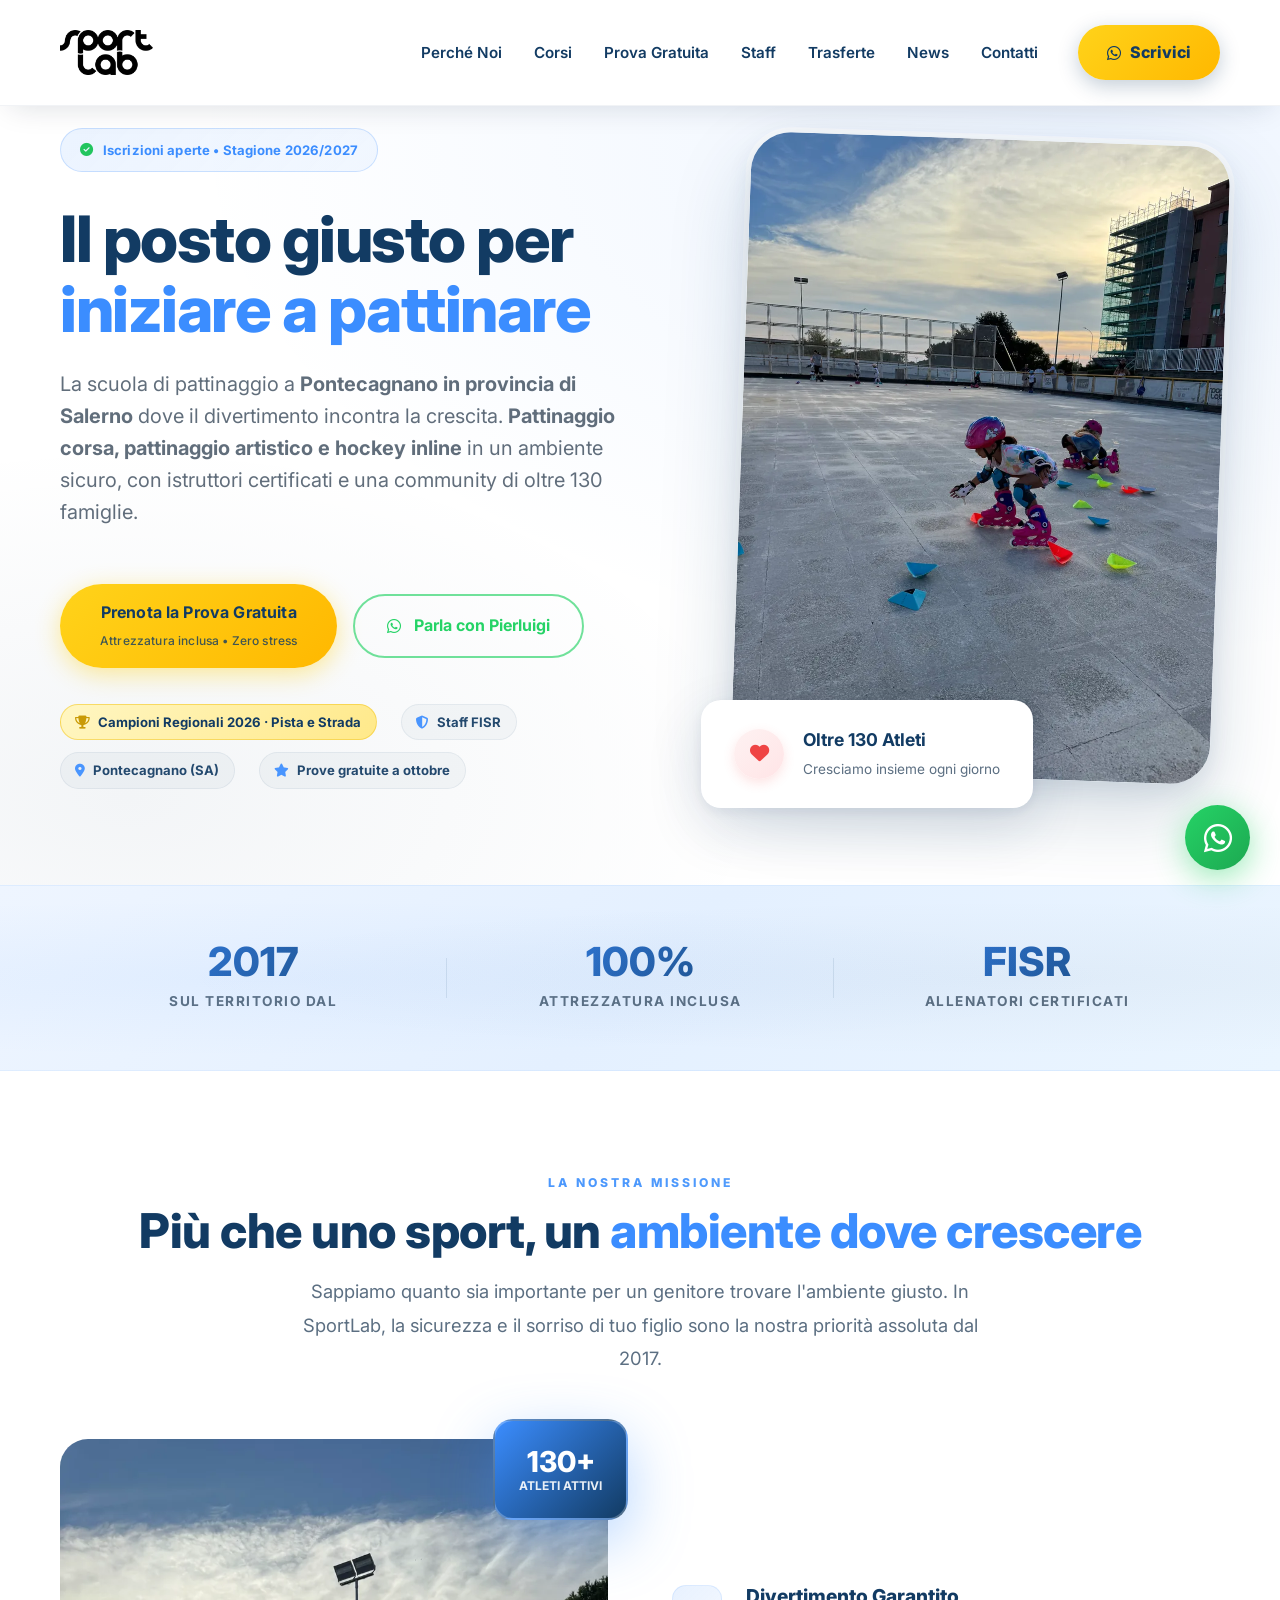
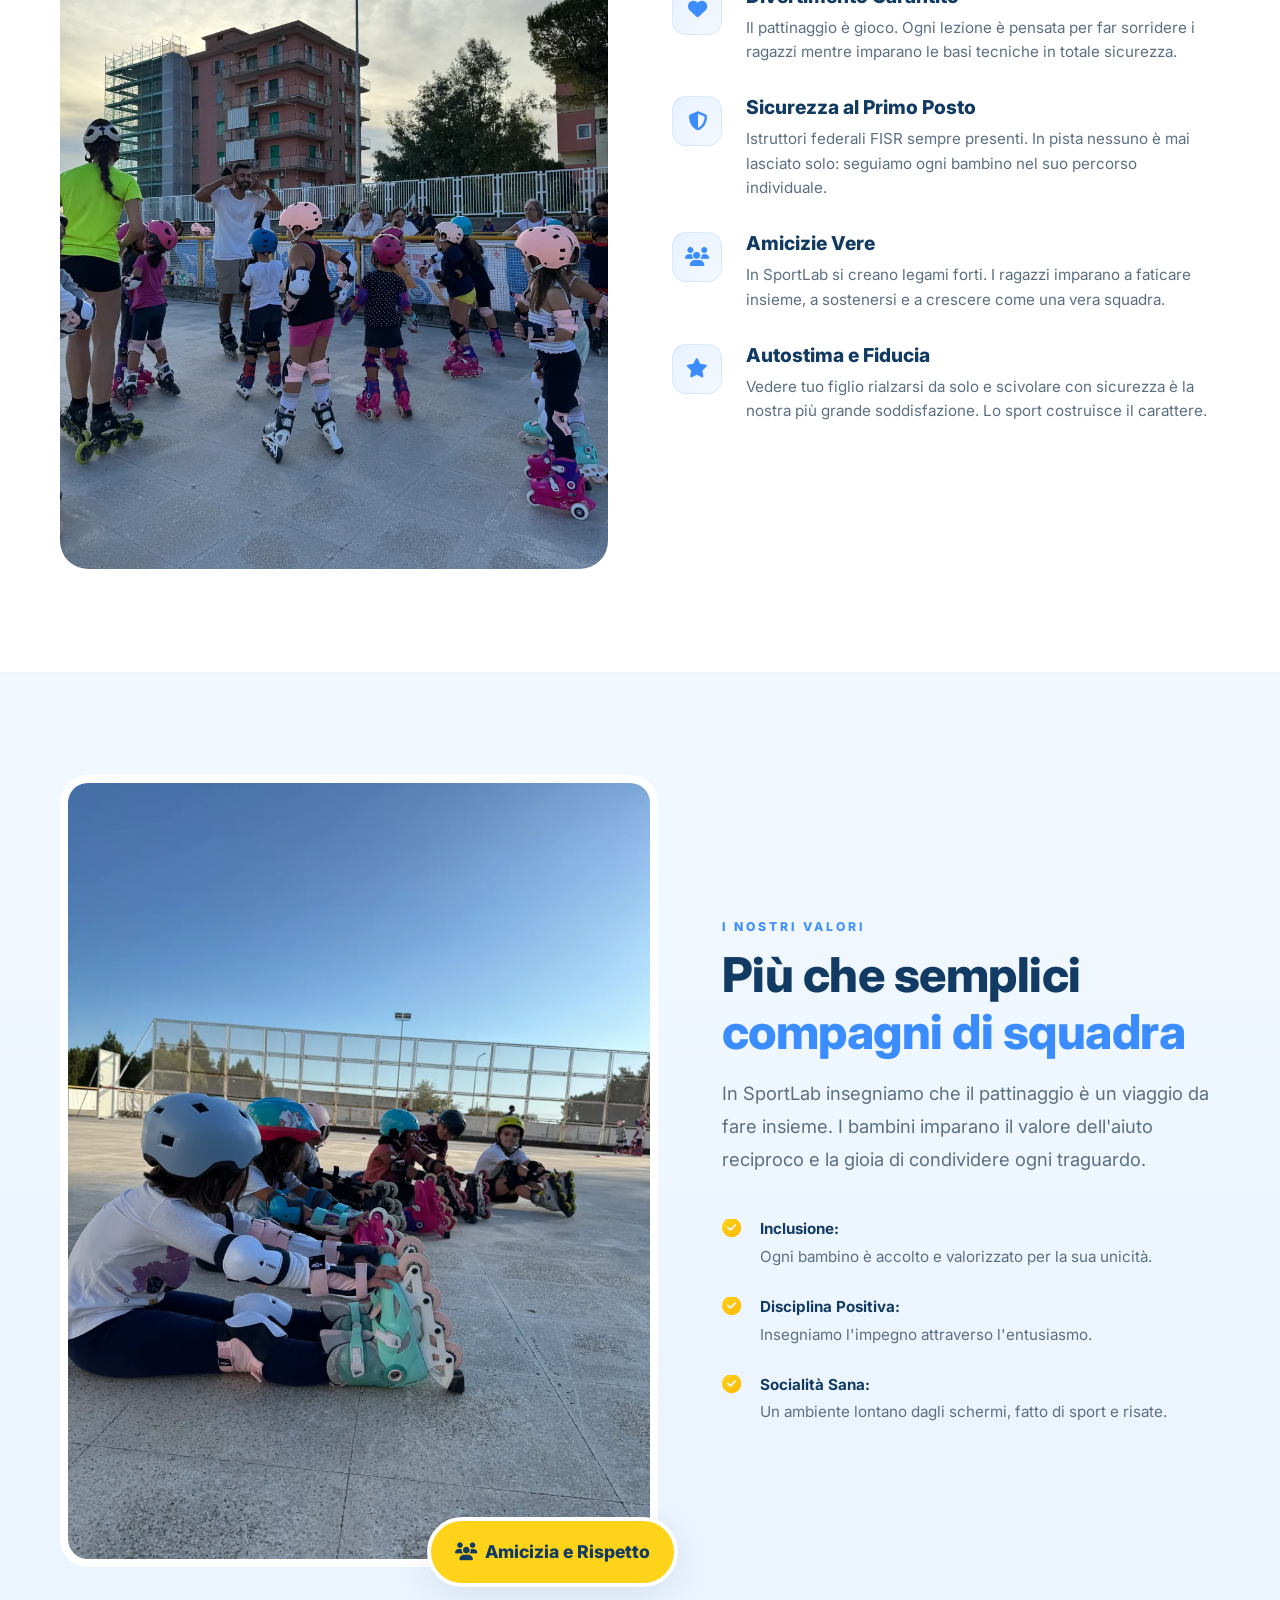
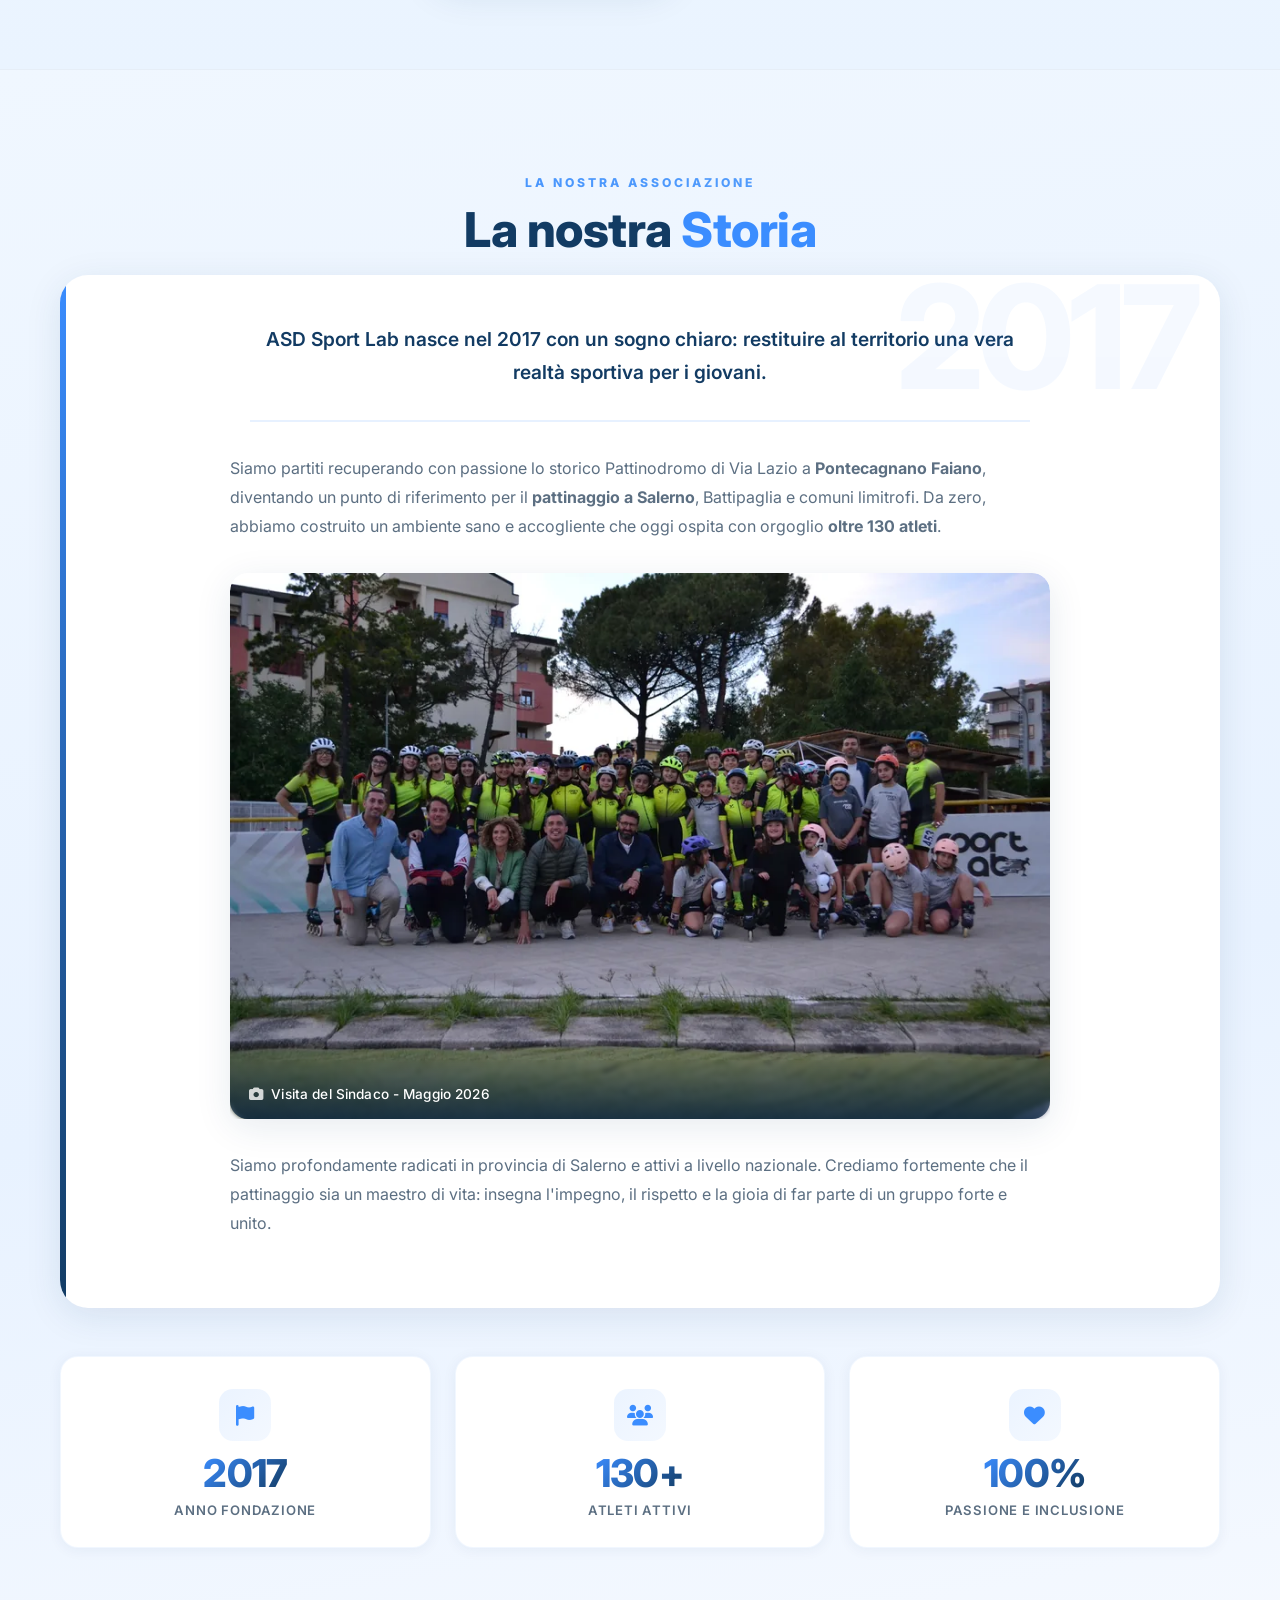
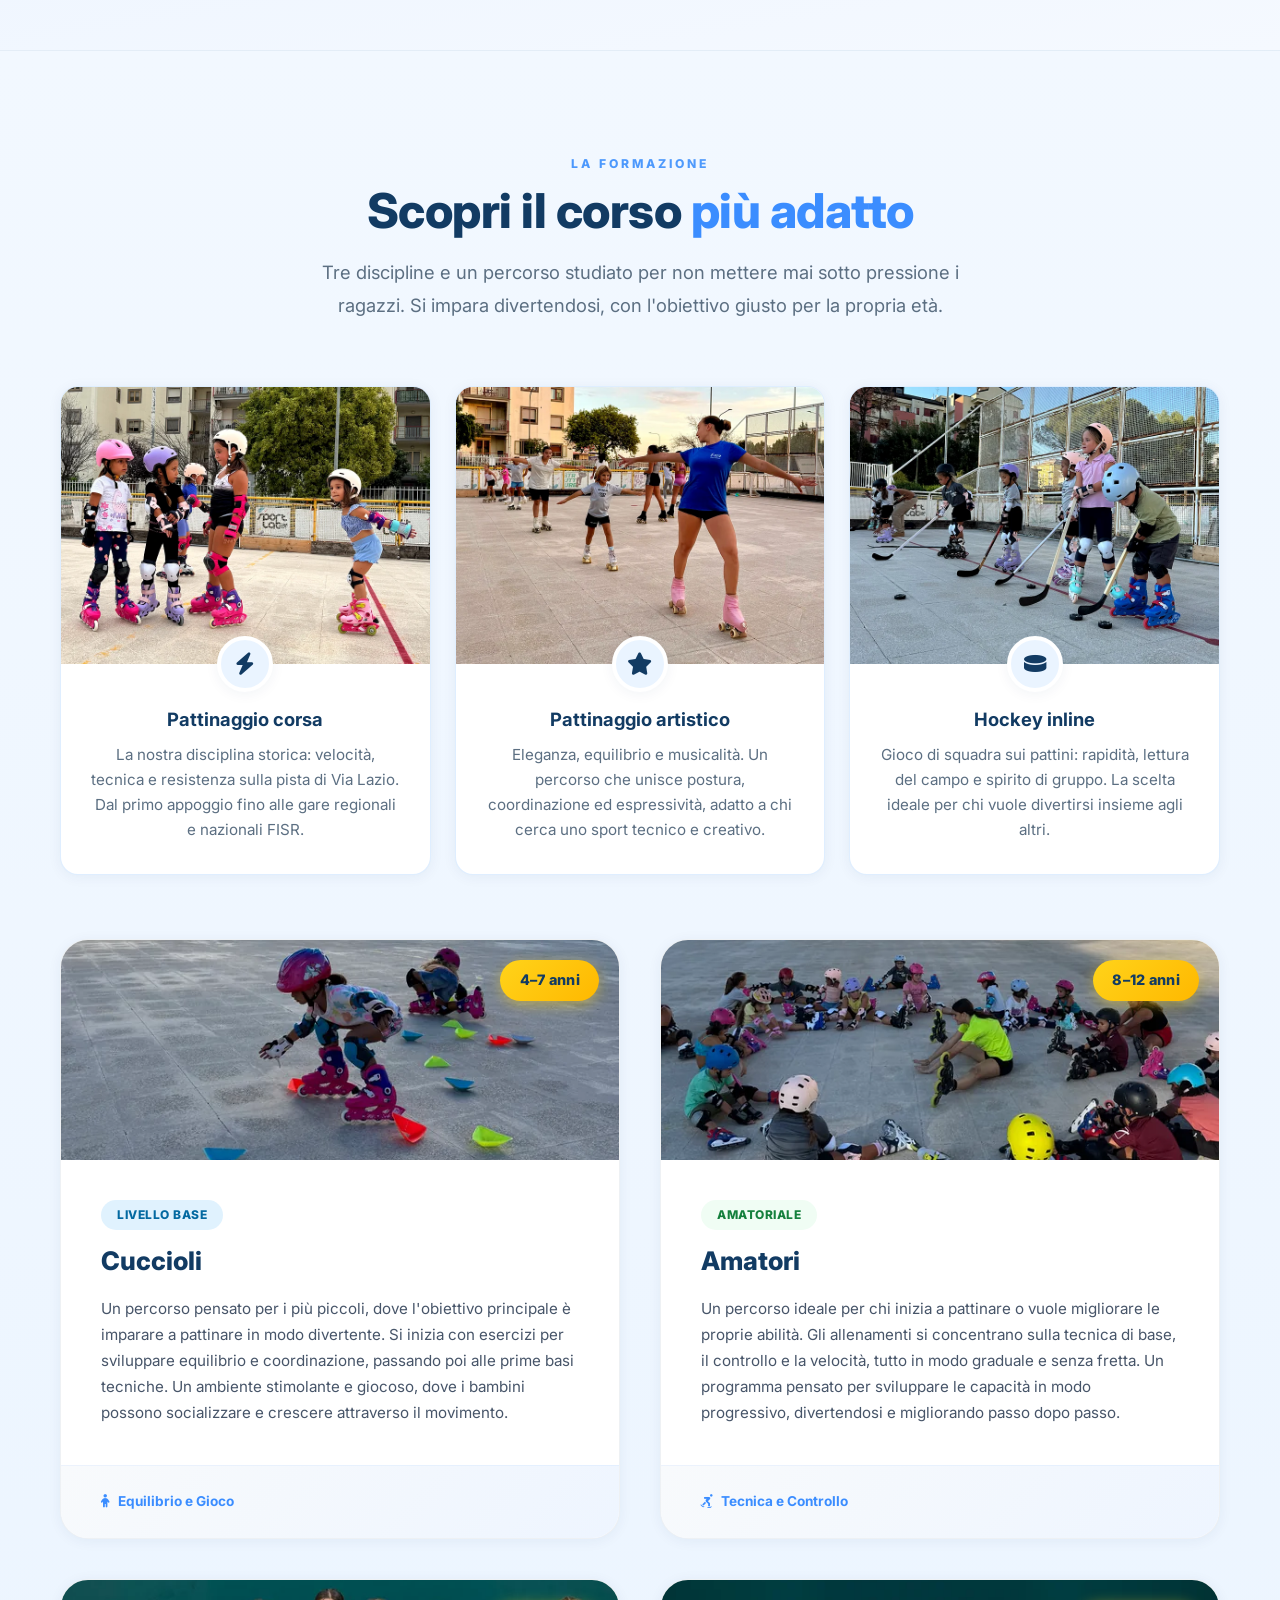
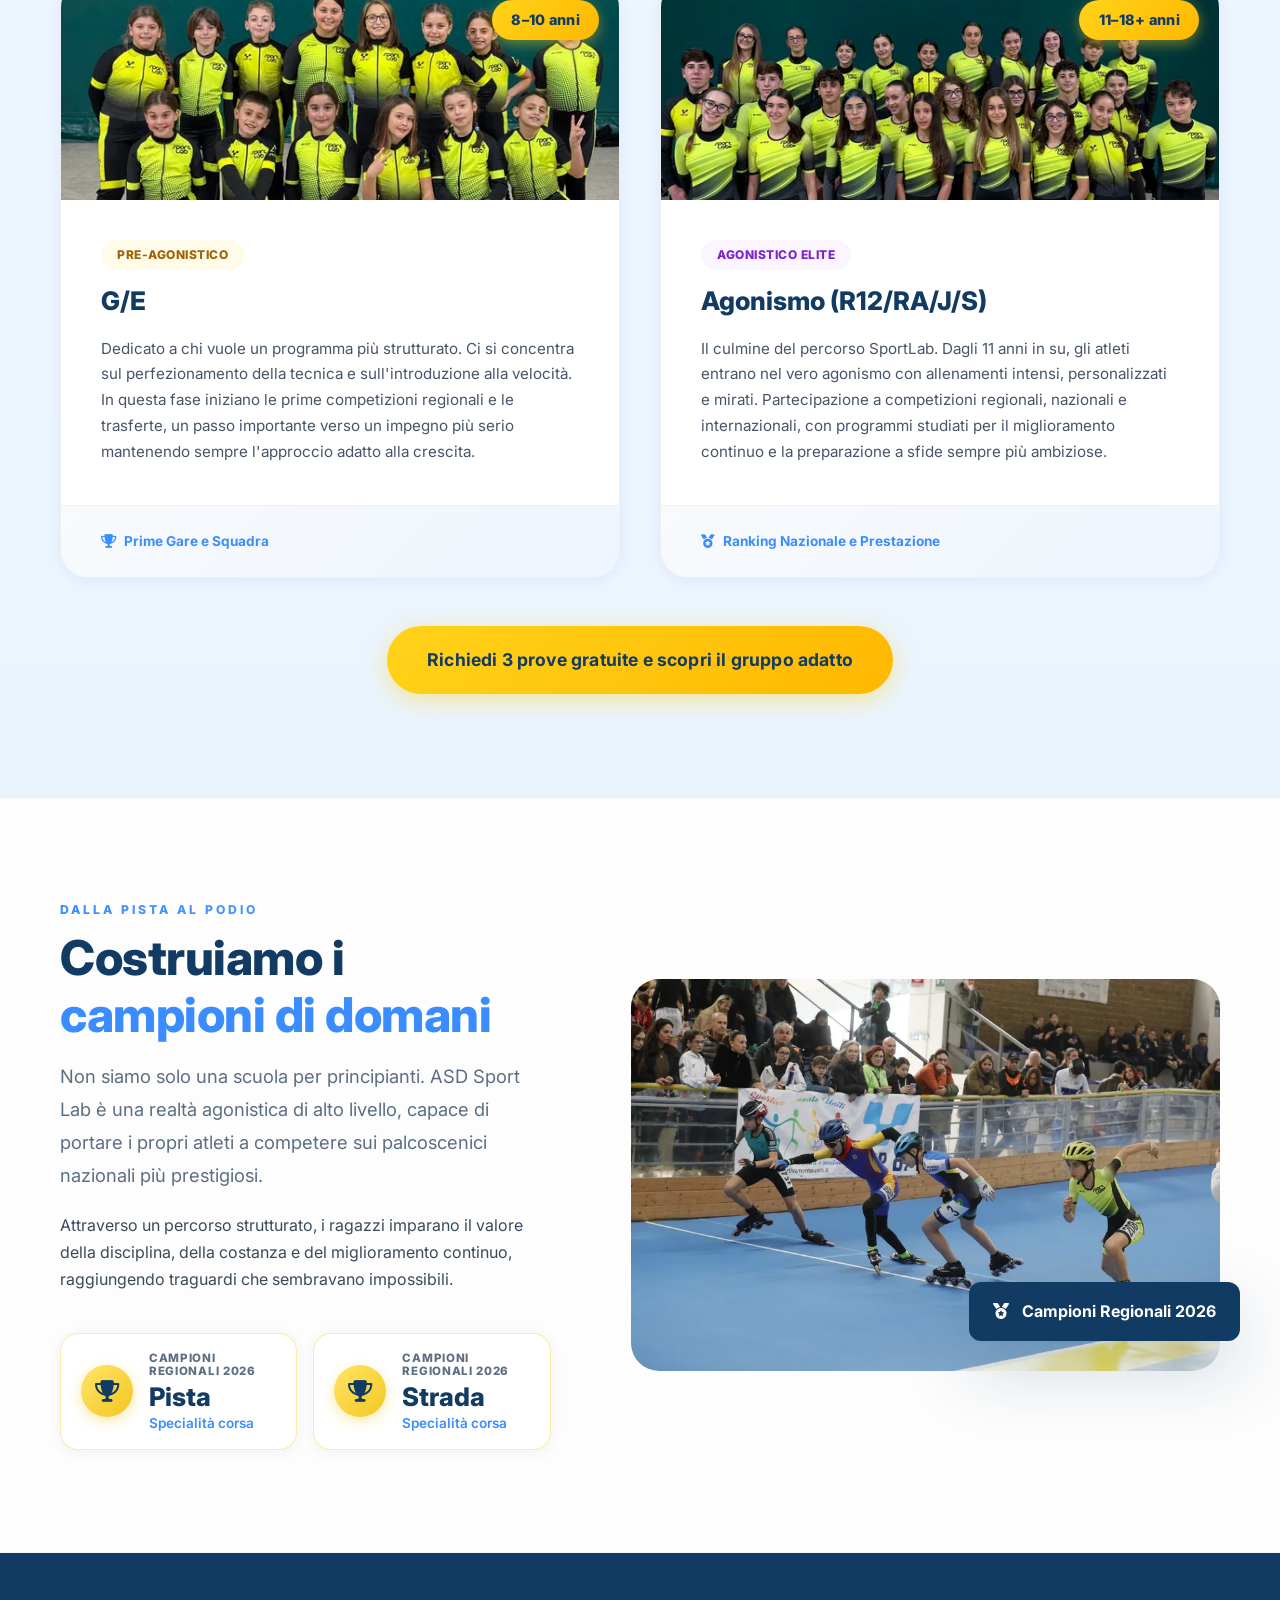
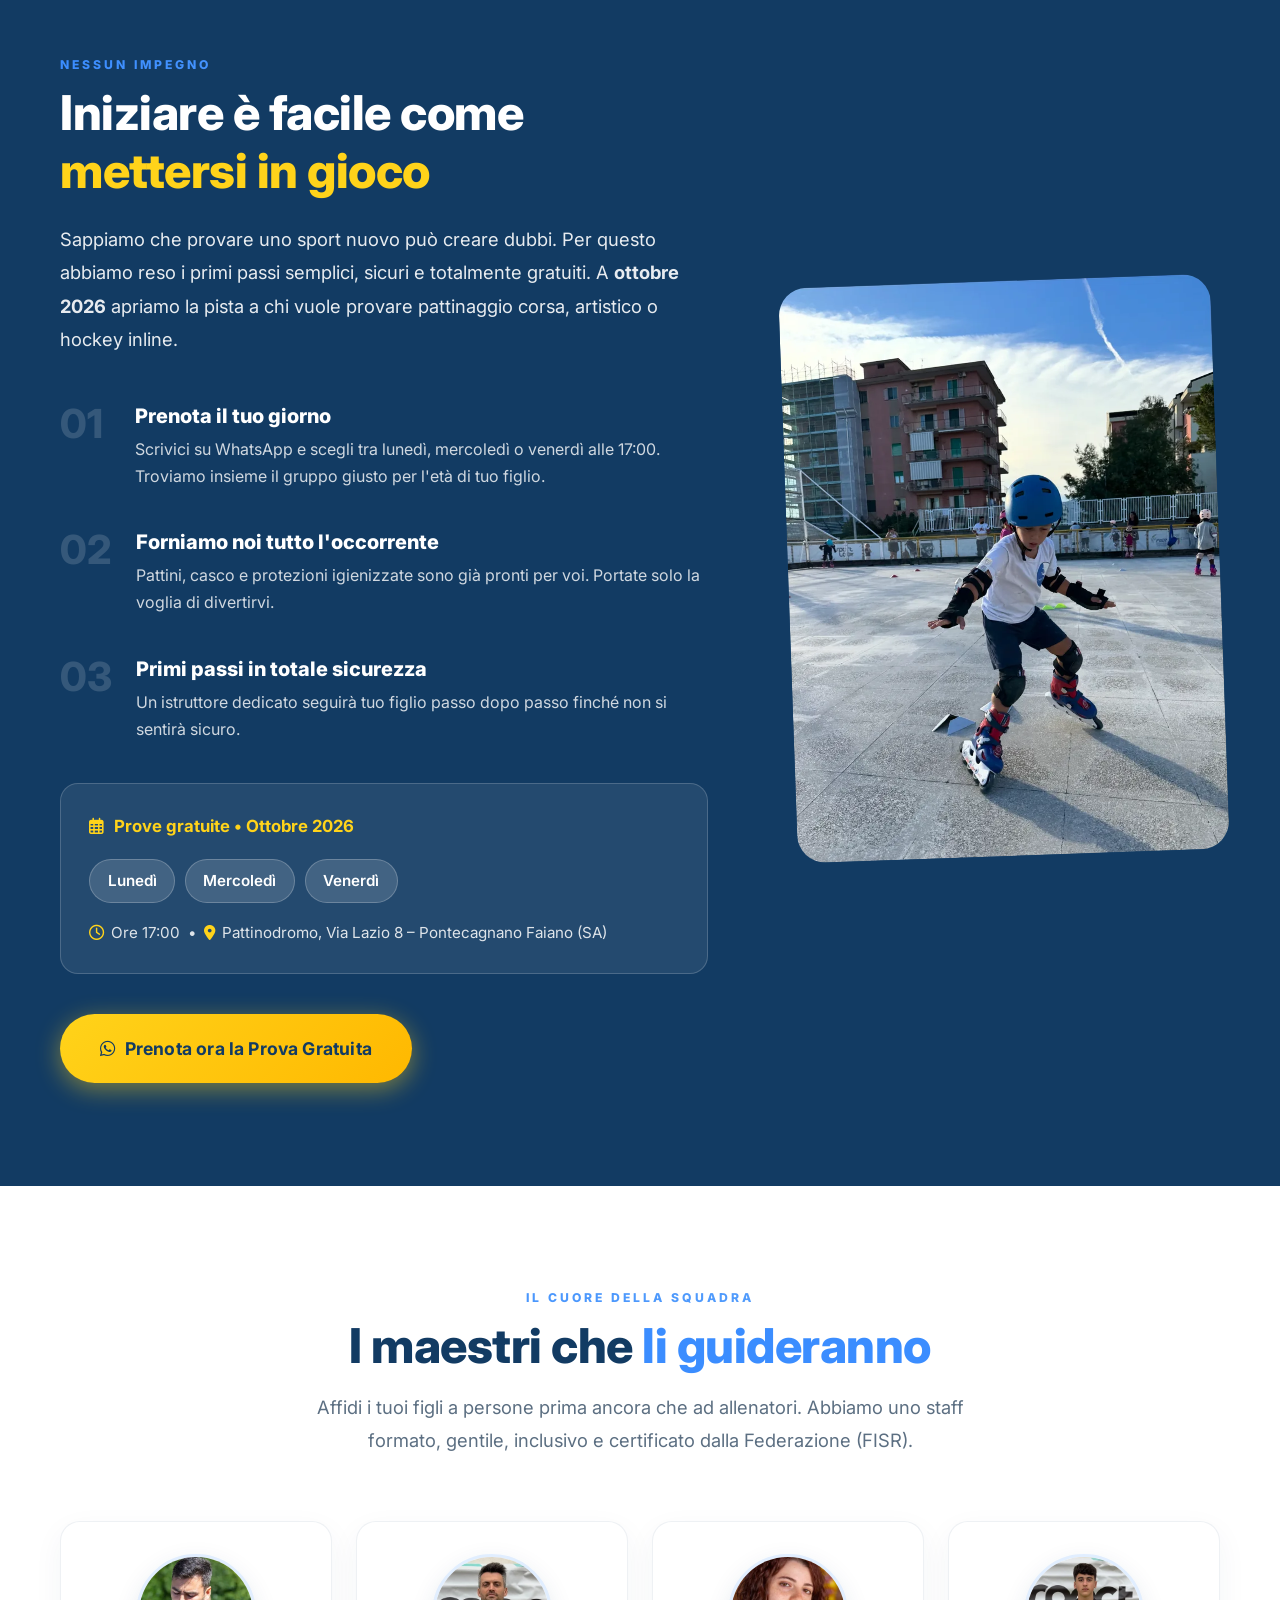
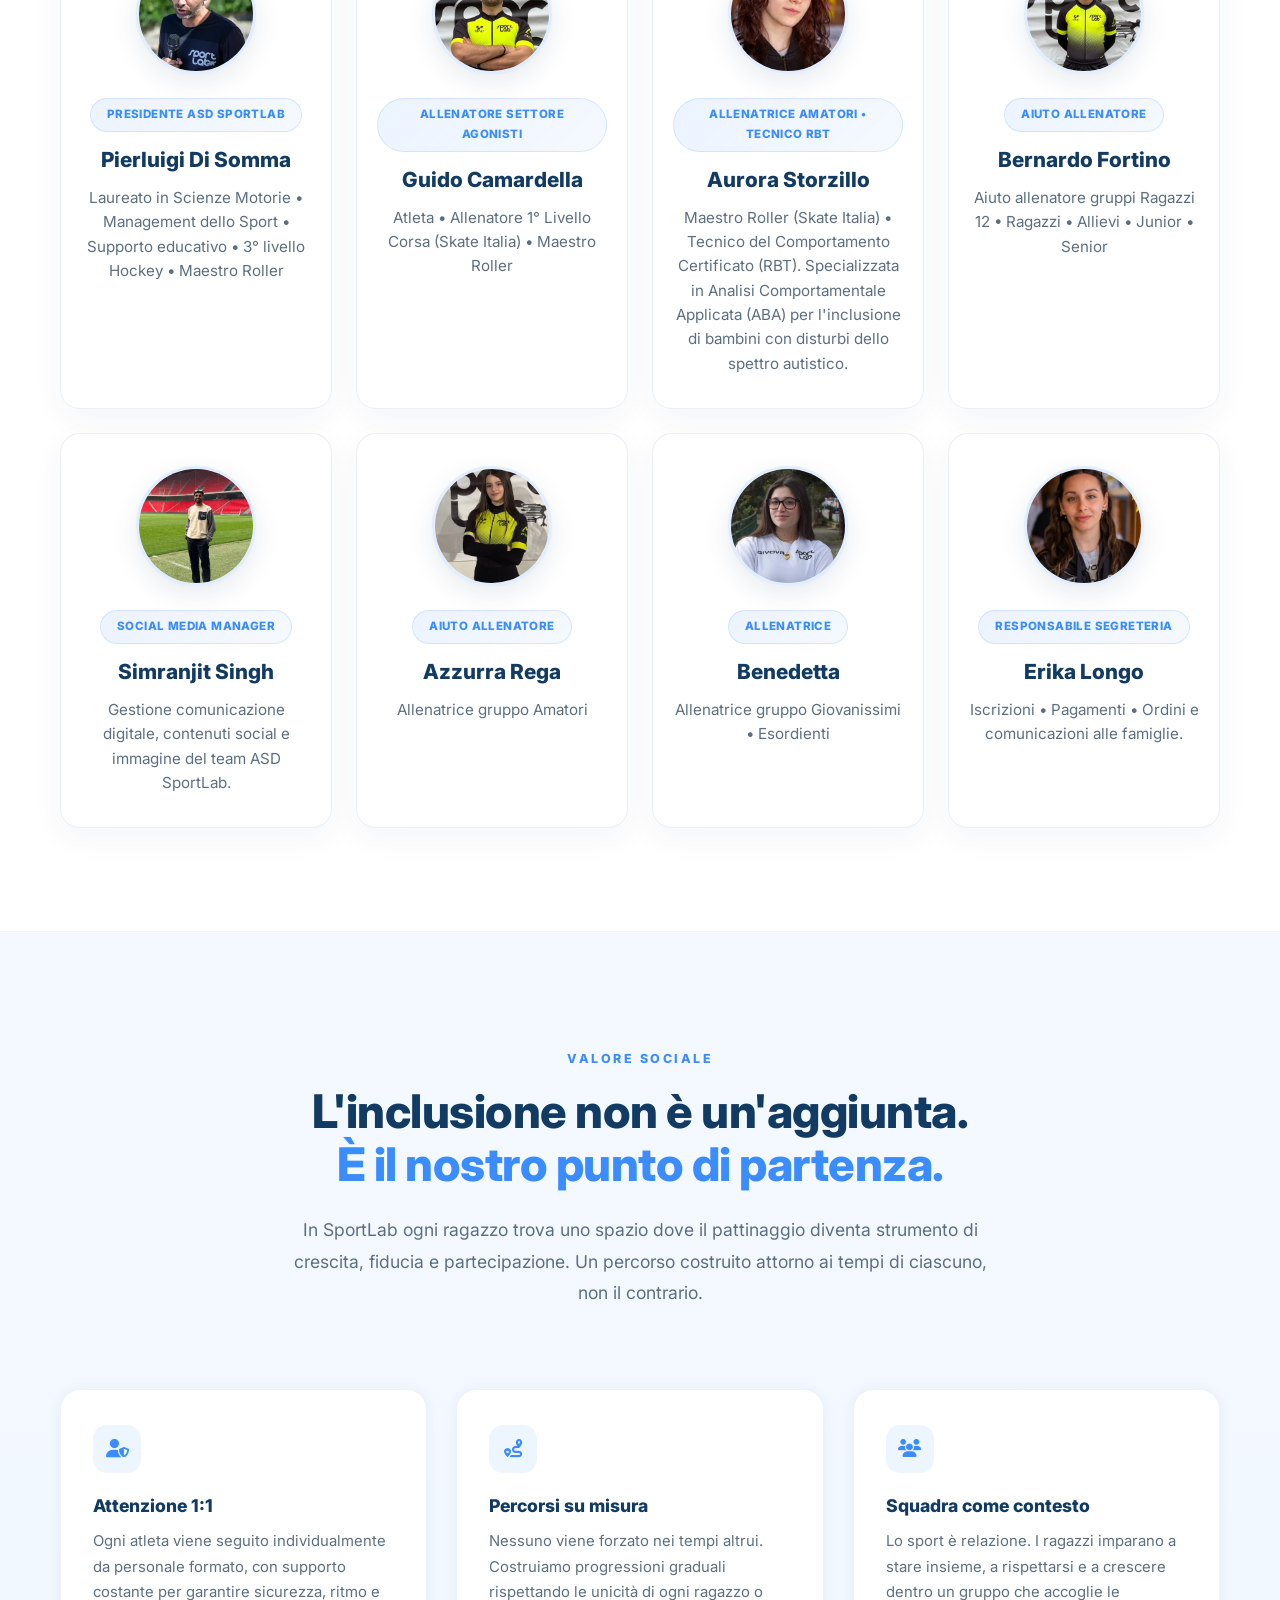
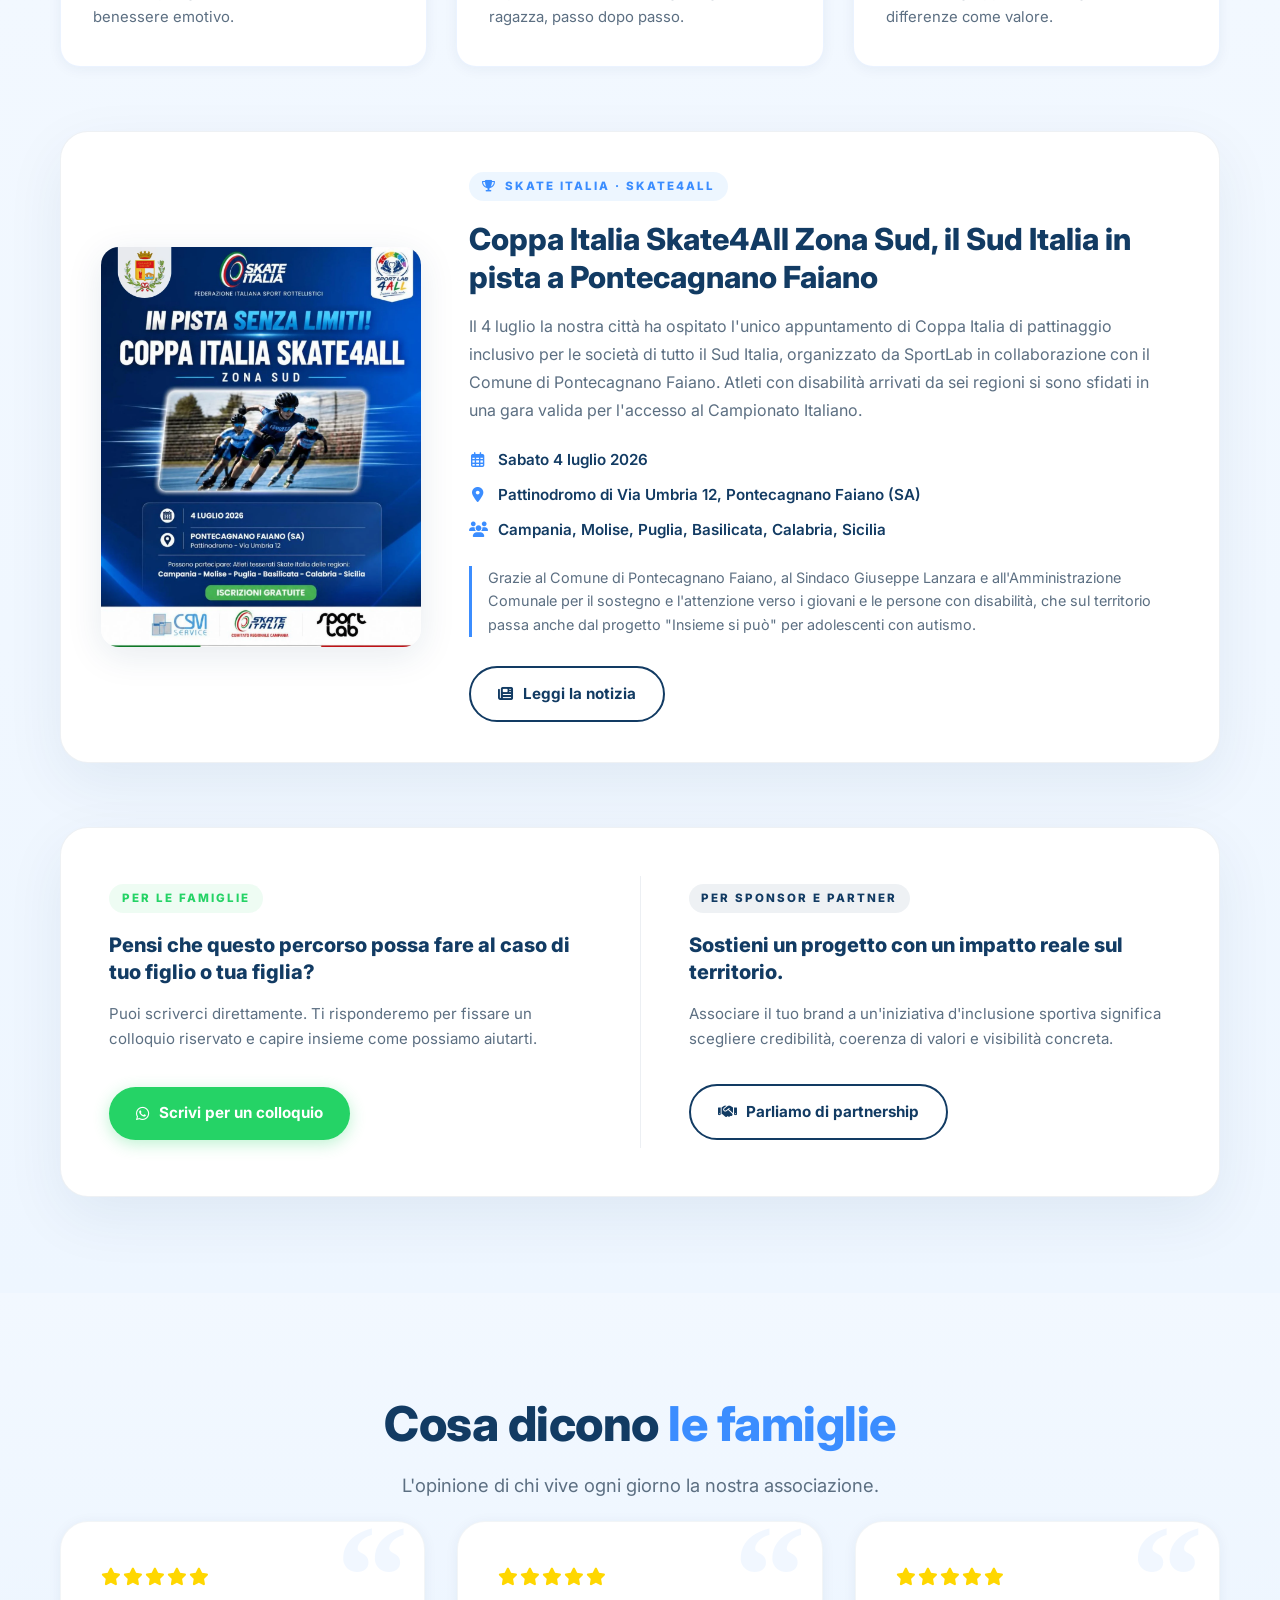
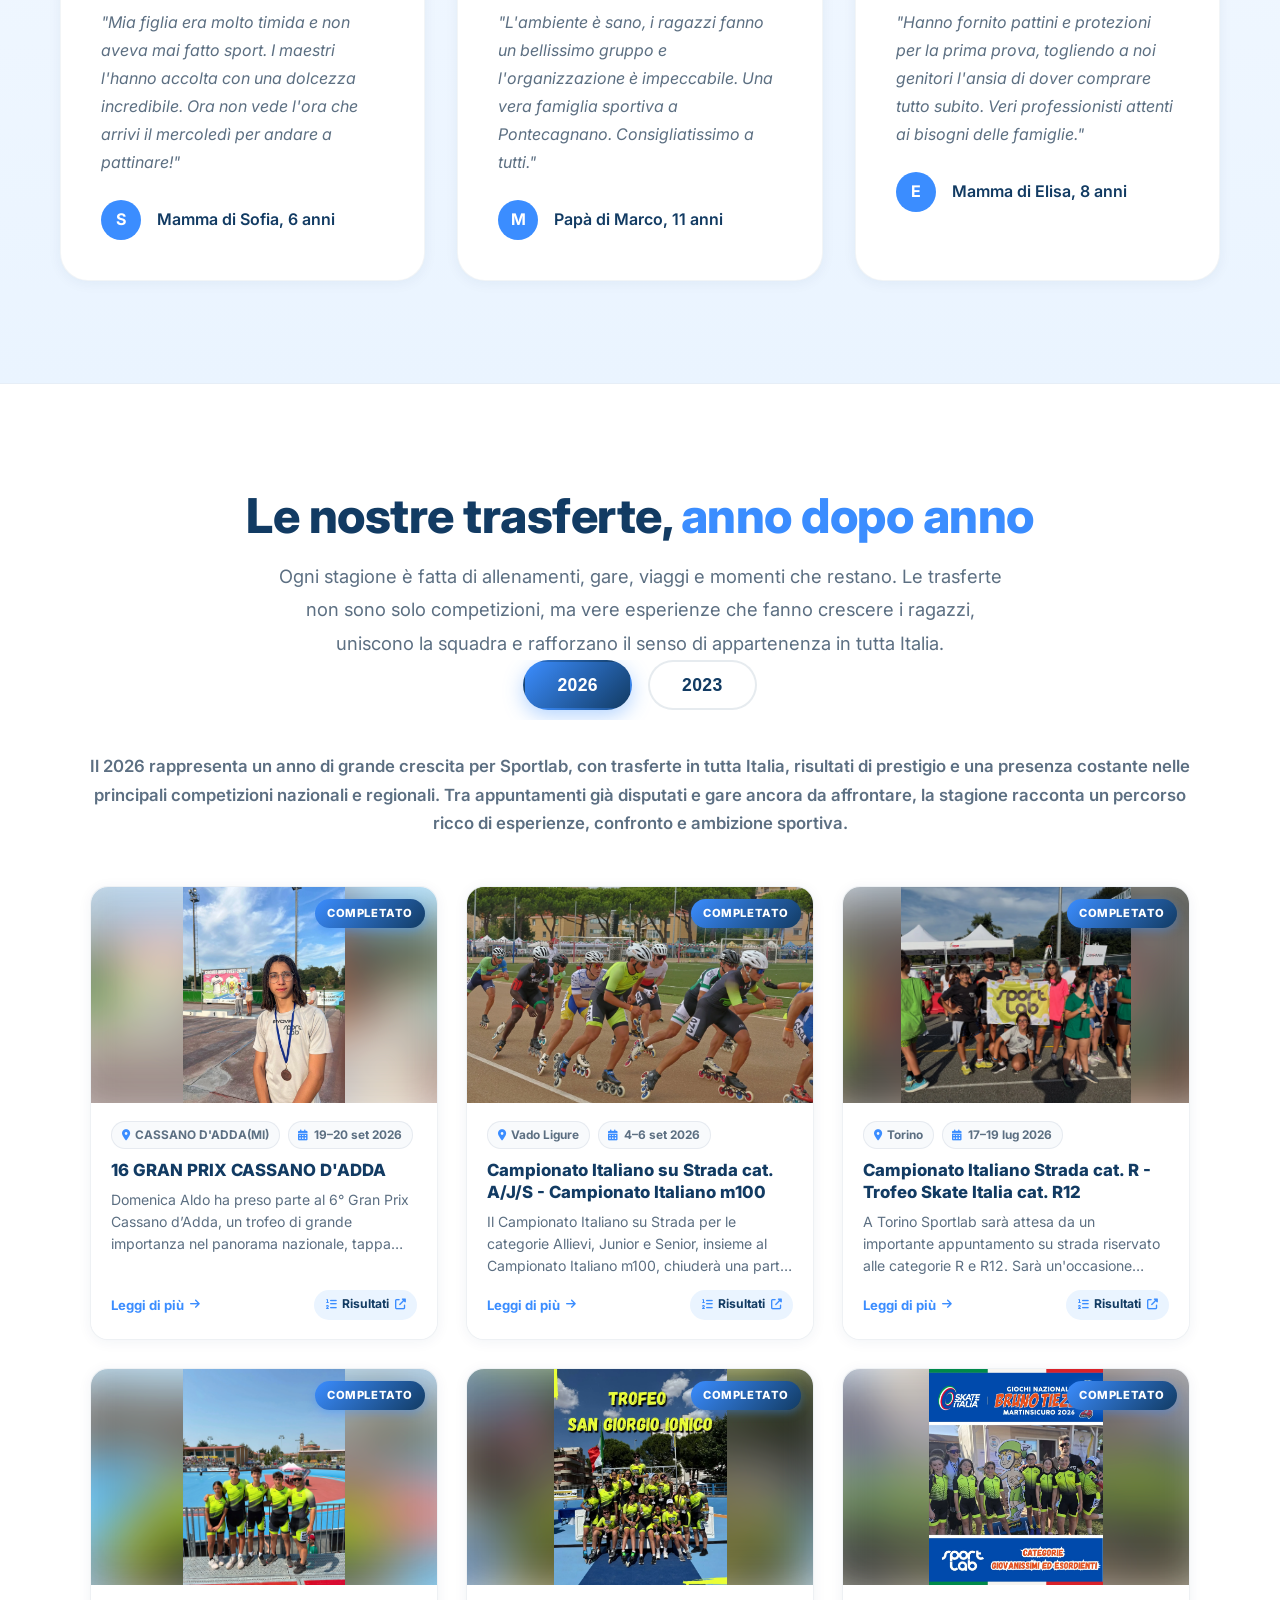
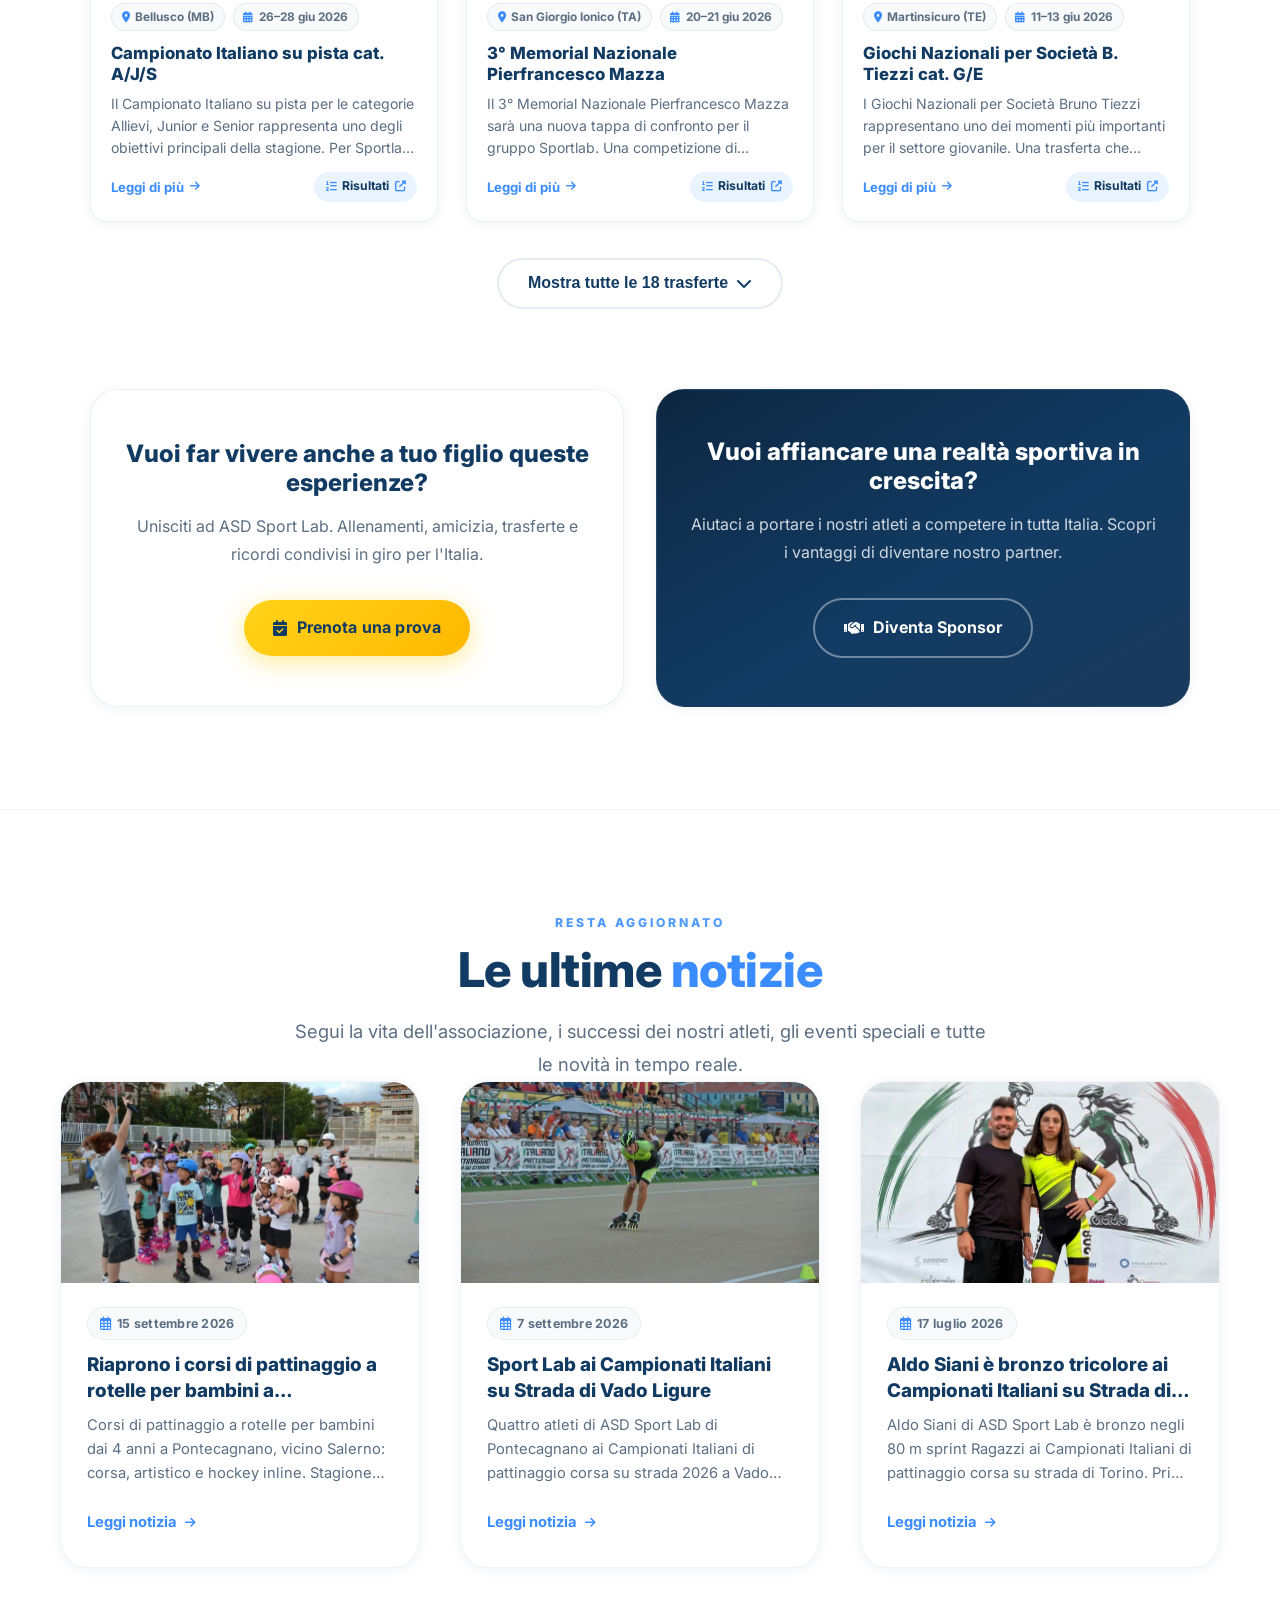
==== commit 03a9b99d: "modificato scopri il corso piu adatto" ====
--- a/index.html
+++ b/index.html
@@ -578,6 +578,11 @@
             <!-- Le tre discipline — stagione 2026/2027 -->
             <div class="discipline-grid">
                 <article class="discipline-card">
+                    <div class="discipline-media">
+                        <img src="images/corsi/pattinaggio-corsa.webp"
+                            alt="Bambine con pattini in linea durante il corso di pattinaggio corsa ASD Sport Lab sulla pista di Via Lazio, Pontecagnano"
+                            width="800" height="600" loading="lazy">
+                    </div>
                     <div class="discipline-icon"><i class="fas fa-bolt"></i></div>
                     <h3 class="discipline-name">Pattinaggio corsa</h3>
                     <p class="discipline-desc">La nostra disciplina storica: velocità, tecnica e resistenza sulla
@@ -585,6 +590,11 @@
                 </article>
 
                 <article class="discipline-card">
+                    <div class="discipline-media">
+                        <img src="images/corsi/pattinaggio-artistico.webp"
+                            alt="Istruttrice e allieve durante la lezione di pattinaggio artistico a rotelle ASD Sport Lab, Pontecagnano Salerno"
+                            width="800" height="600" loading="lazy">
+                    </div>
                     <div class="discipline-icon"><i class="fas fa-star"></i></div>
                     <h3 class="discipline-name">Pattinaggio artistico</h3>
                     <p class="discipline-desc">Eleganza, equilibrio e musicalità. Un percorso che unisce postura,
@@ -592,6 +602,11 @@
                 </article>
 
                 <article class="discipline-card">
+                    <div class="discipline-media">
+                        <img src="images/corsi/hockey-inline.webp"
+                            alt="Bambini con bastone e disco durante il corso di hockey inline ASD Sport Lab, Pontecagnano Salerno"
+                            width="800" height="600" loading="lazy">
+                    </div>
                     <div class="discipline-icon"><i class="fas fa-hockey-puck"></i></div>
                     <h3 class="discipline-name">Hockey inline</h3>
                     <p class="discipline-desc">Gioco di squadra sui pattini: rapidità, lettura del campo e spirito di
--- a/css/enhanced.css
+++ b/css/enhanced.css
@@ -936,7 +936,8 @@
     background: var(--bg-white);
     border: 1px solid rgba(77, 163, 255, 0.18);
     border-radius: var(--border-radius);
-    padding: 2rem 1.75rem;
+    padding: 0 1.75rem 2rem;
+    overflow: hidden;
     text-align: center;
     box-shadow: var(--shadow-sm);
     transition: var(--transition);
@@ -948,10 +949,32 @@
     border-color: var(--primary-blue);
 }
 
+.discipline-media {
+    margin: 0 -1.75rem;
+    aspect-ratio: 4 / 3;
+    overflow: hidden;
+    background: var(--bg-box);
+}
+
+.discipline-media img {
+    display: block;
+    width: 100%;
+    height: 100%;
+    object-fit: cover;
+    transition: transform 0.6s ease;
+}
+
+.discipline-card:hover .discipline-media img {
+    transform: scale(1.05);
+}
+
 .discipline-icon {
+    position: relative;
     width: 56px;
     height: 56px;
-    margin: 0 auto 1.25rem;
+    margin: -28px auto 1rem;
+    border: 4px solid var(--bg-white);
+    box-shadow: var(--shadow-sm);
     display: flex;
     align-items: center;
     justify-content: center;
@@ -982,8 +1005,40 @@
         margin-top: 2.5rem;
     }
 
+    /* Card orizzontale: foto a sinistra, testo a destra */
     .discipline-card {
-        padding: 1.75rem 1.5rem;
+        display: grid;
+        grid-template-columns: 38% 1fr;
+        grid-template-areas:
+            "media name"
+            "media desc";
+        align-content: center;
+        column-gap: 1.5rem;
+        padding: 0;
+        text-align: left;
+    }
+
+    .discipline-media {
+        grid-area: media;
+        margin: 0;
+        aspect-ratio: auto;
+        min-height: 190px;
+    }
+
+    .discipline-icon {
+        display: none;
+    }
+
+    .discipline-name {
+        grid-area: name;
+        align-self: end;
+        padding-right: 1.5rem;
+    }
+
+    .discipline-desc {
+        grid-area: desc;
+        align-self: start;
+        padding-right: 1.5rem;
     }
 }
 
@@ -1496,41 +1551,39 @@
         margin-bottom: 1.5rem;
     }
 
-    /* Le tre discipline: righe compatte con icona a sinistra */
+    /* Le tre discipline: righe compatte con foto a sinistra */
     .discipline-grid {
         margin-top: 0;
         gap: 0.6rem;
     }
 
     .discipline-card {
-        display: grid;
-        grid-template-columns: 42px 1fr;
+        grid-template-columns: 104px 1fr;
         column-gap: 0.9rem;
-        align-items: center;
-        padding: 0.9rem 1rem;
-        text-align: left;
     }
 
     .discipline-card:hover {
         transform: none;
     }
 
-    .discipline-icon {
-        grid-row: span 2;
-        width: 42px;
-        height: 42px;
-        margin: 0;
-        font-size: 1rem;
+    .discipline-card:hover .discipline-media img {
+        transform: none;
+    }
+
+    .discipline-media {
+        min-height: 112px;
     }
 
     .discipline-name {
         font-size: 1rem;
         margin-bottom: 0.15rem;
+        padding: 0.8rem 0.9rem 0 0;
     }
 
     .discipline-desc {
         font-size: 0.84rem;
         line-height: 1.5;
+        padding: 0 0.9rem 0.8rem 0;
     }
 
     /* I quattro corsi: carosello */
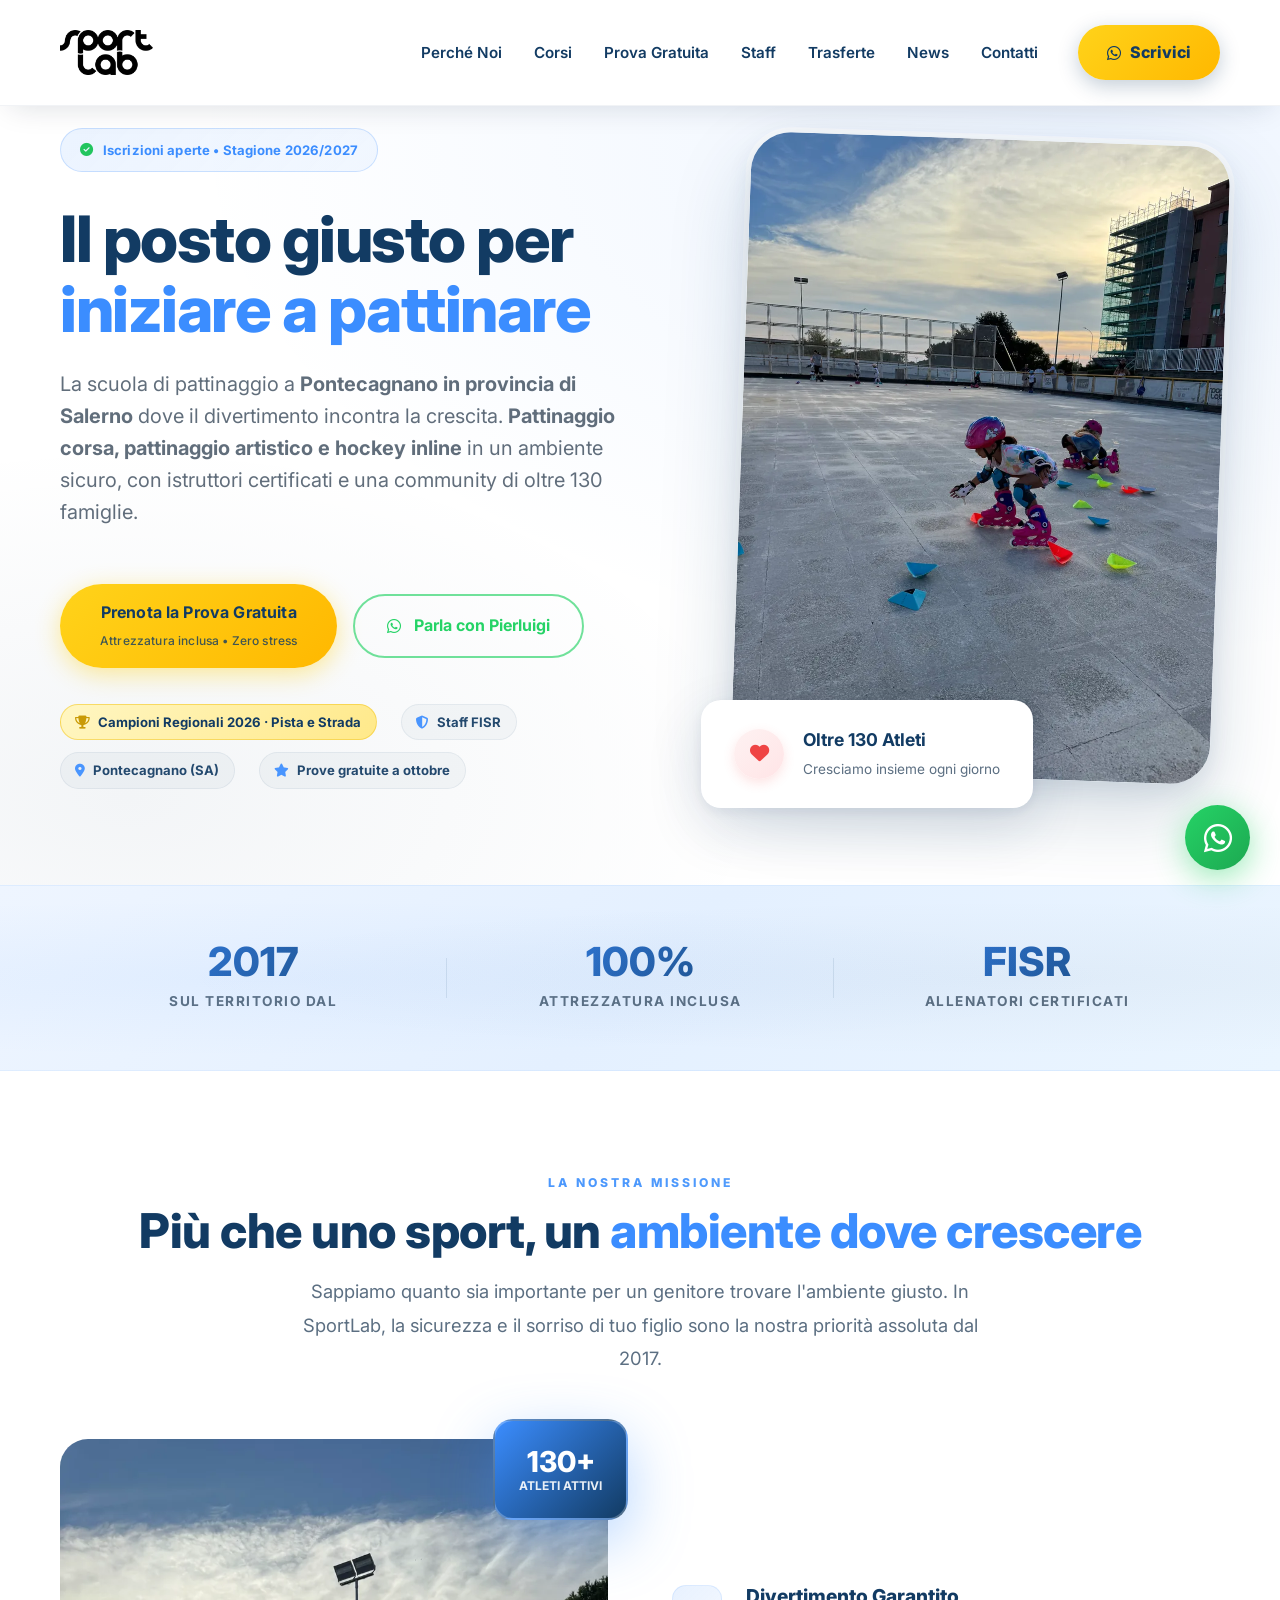
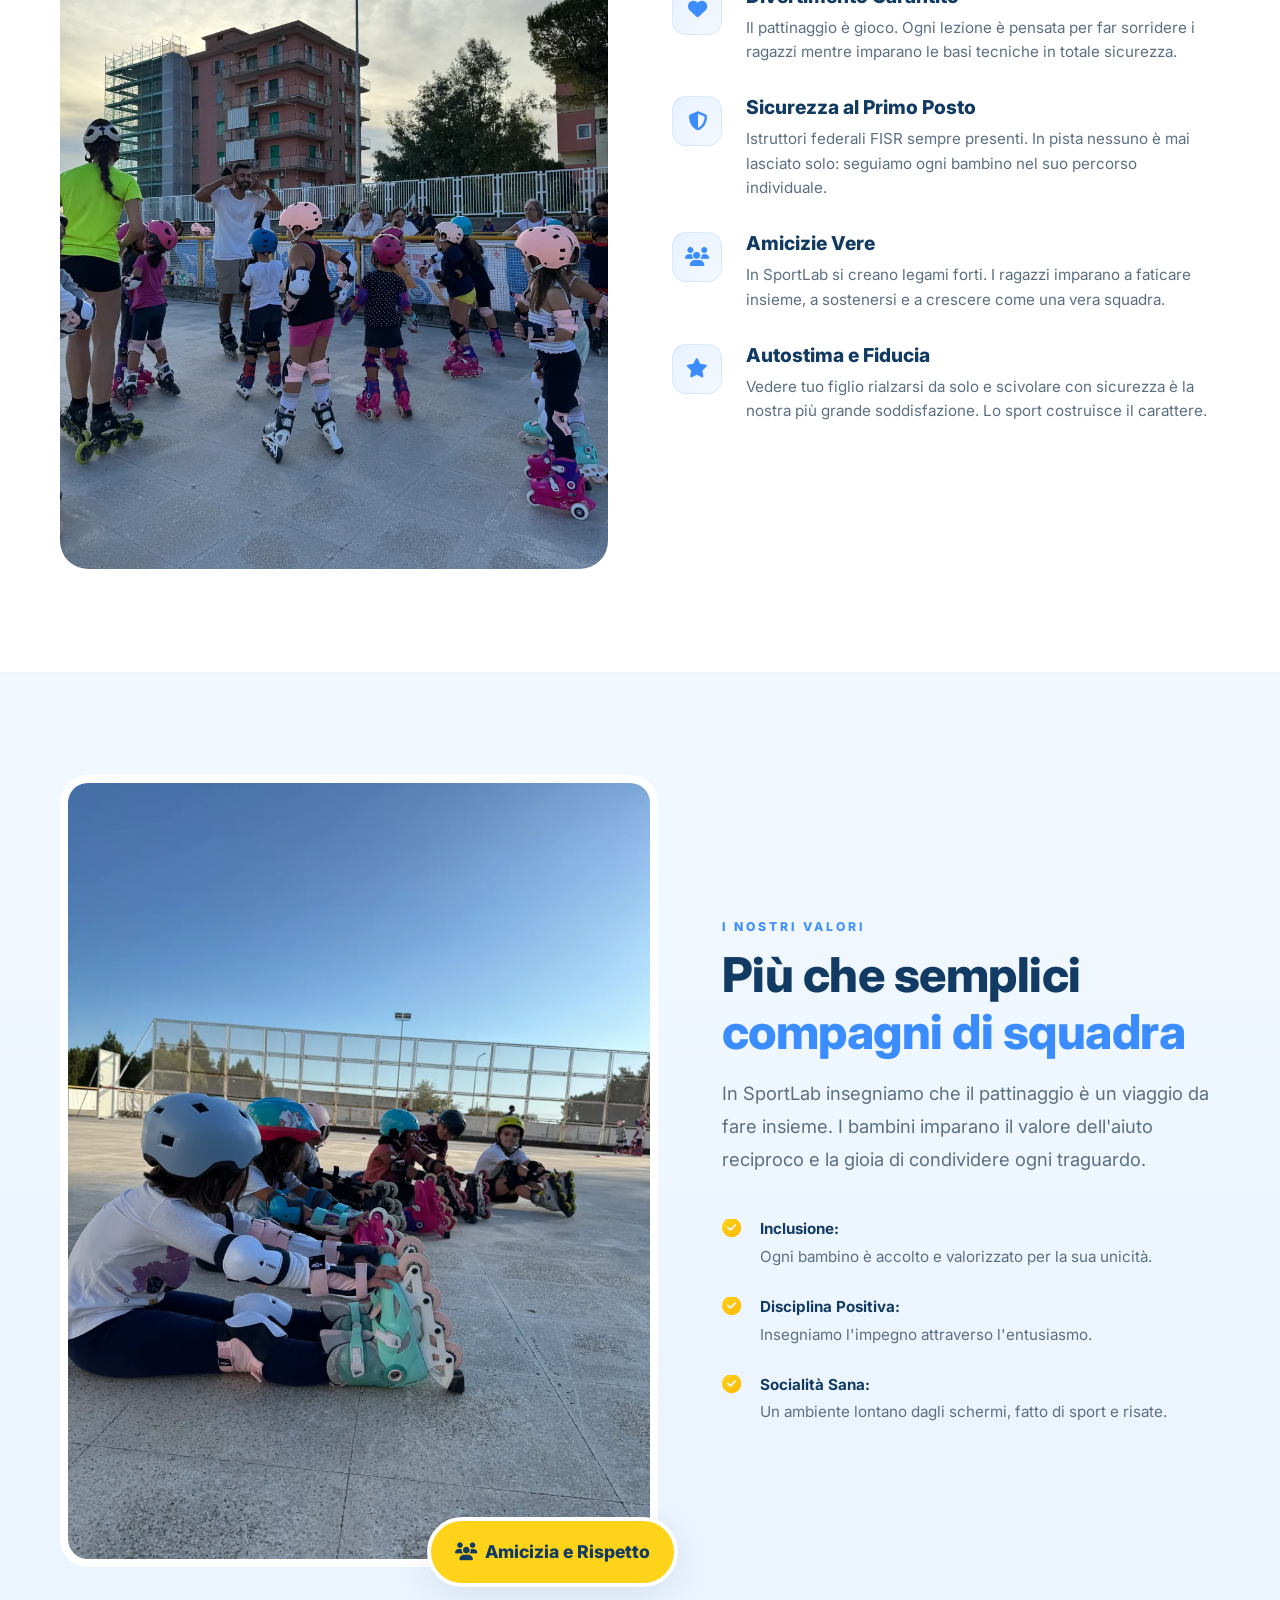
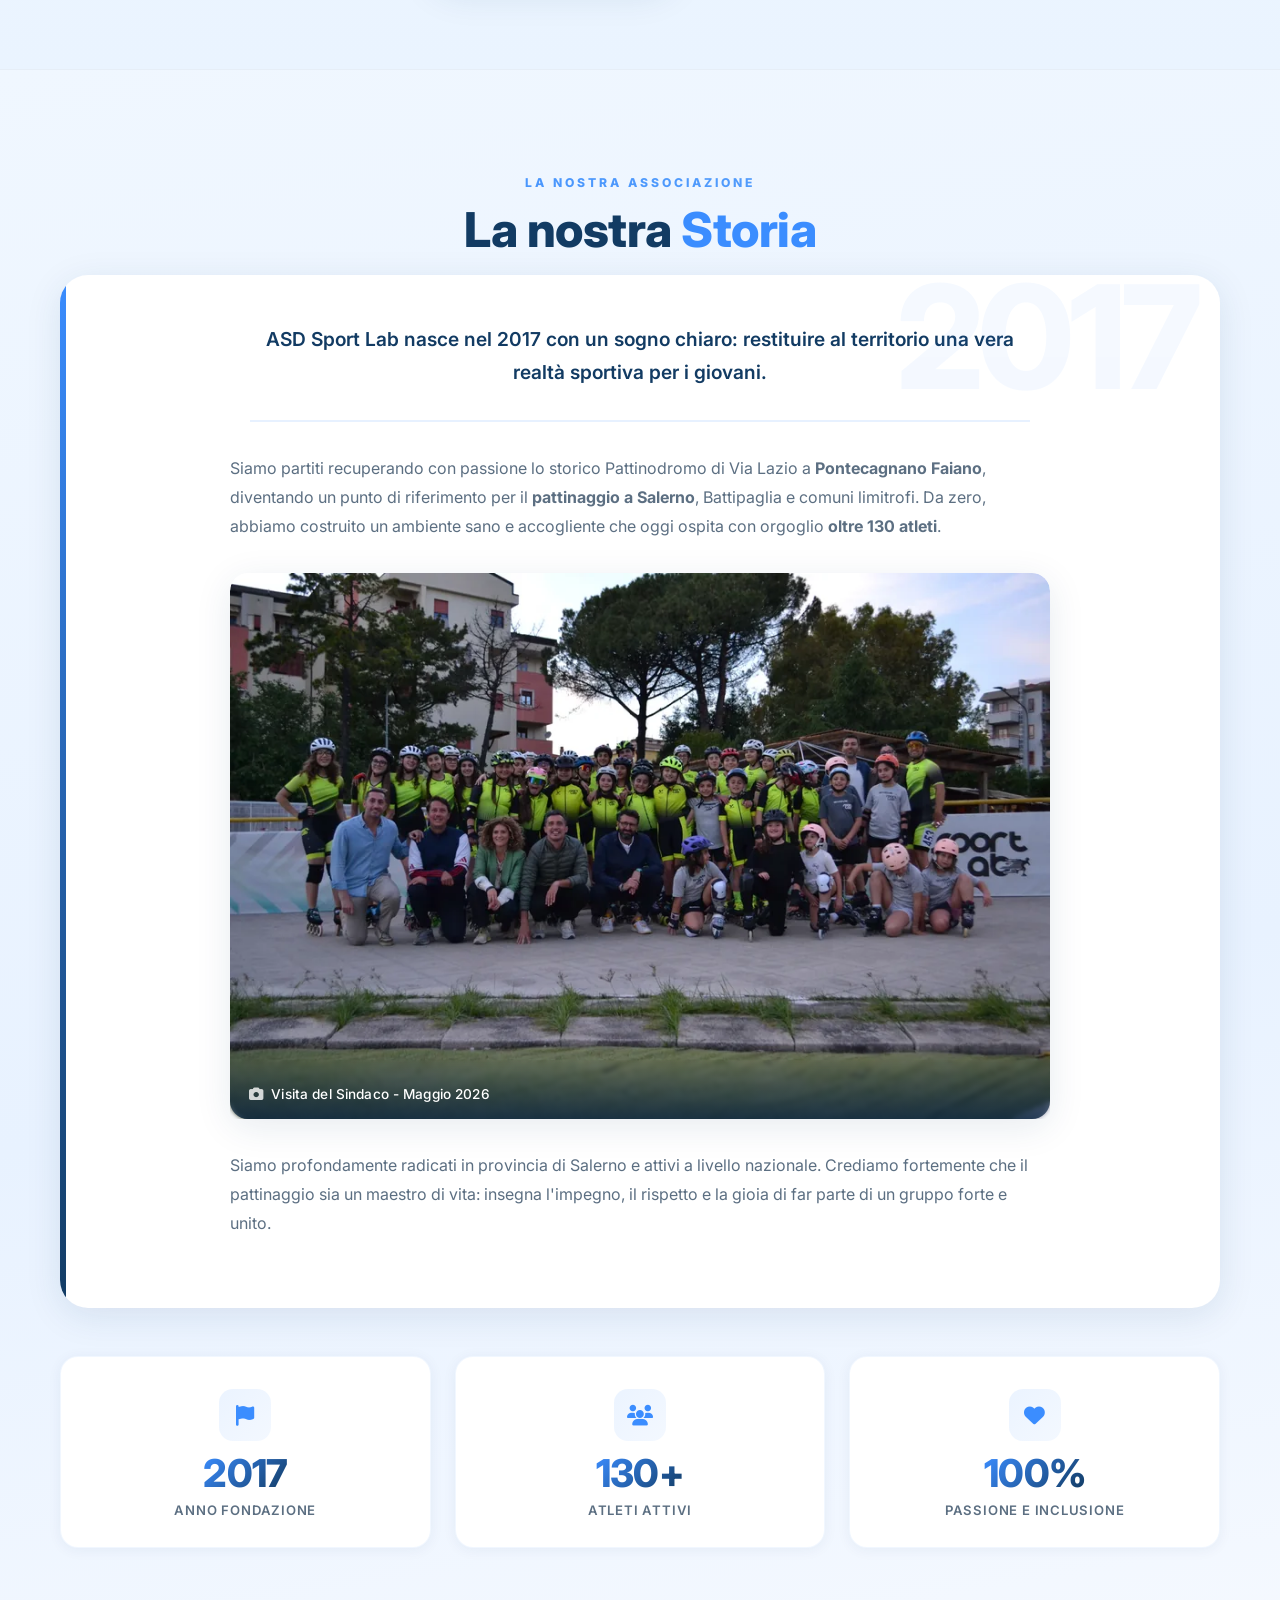
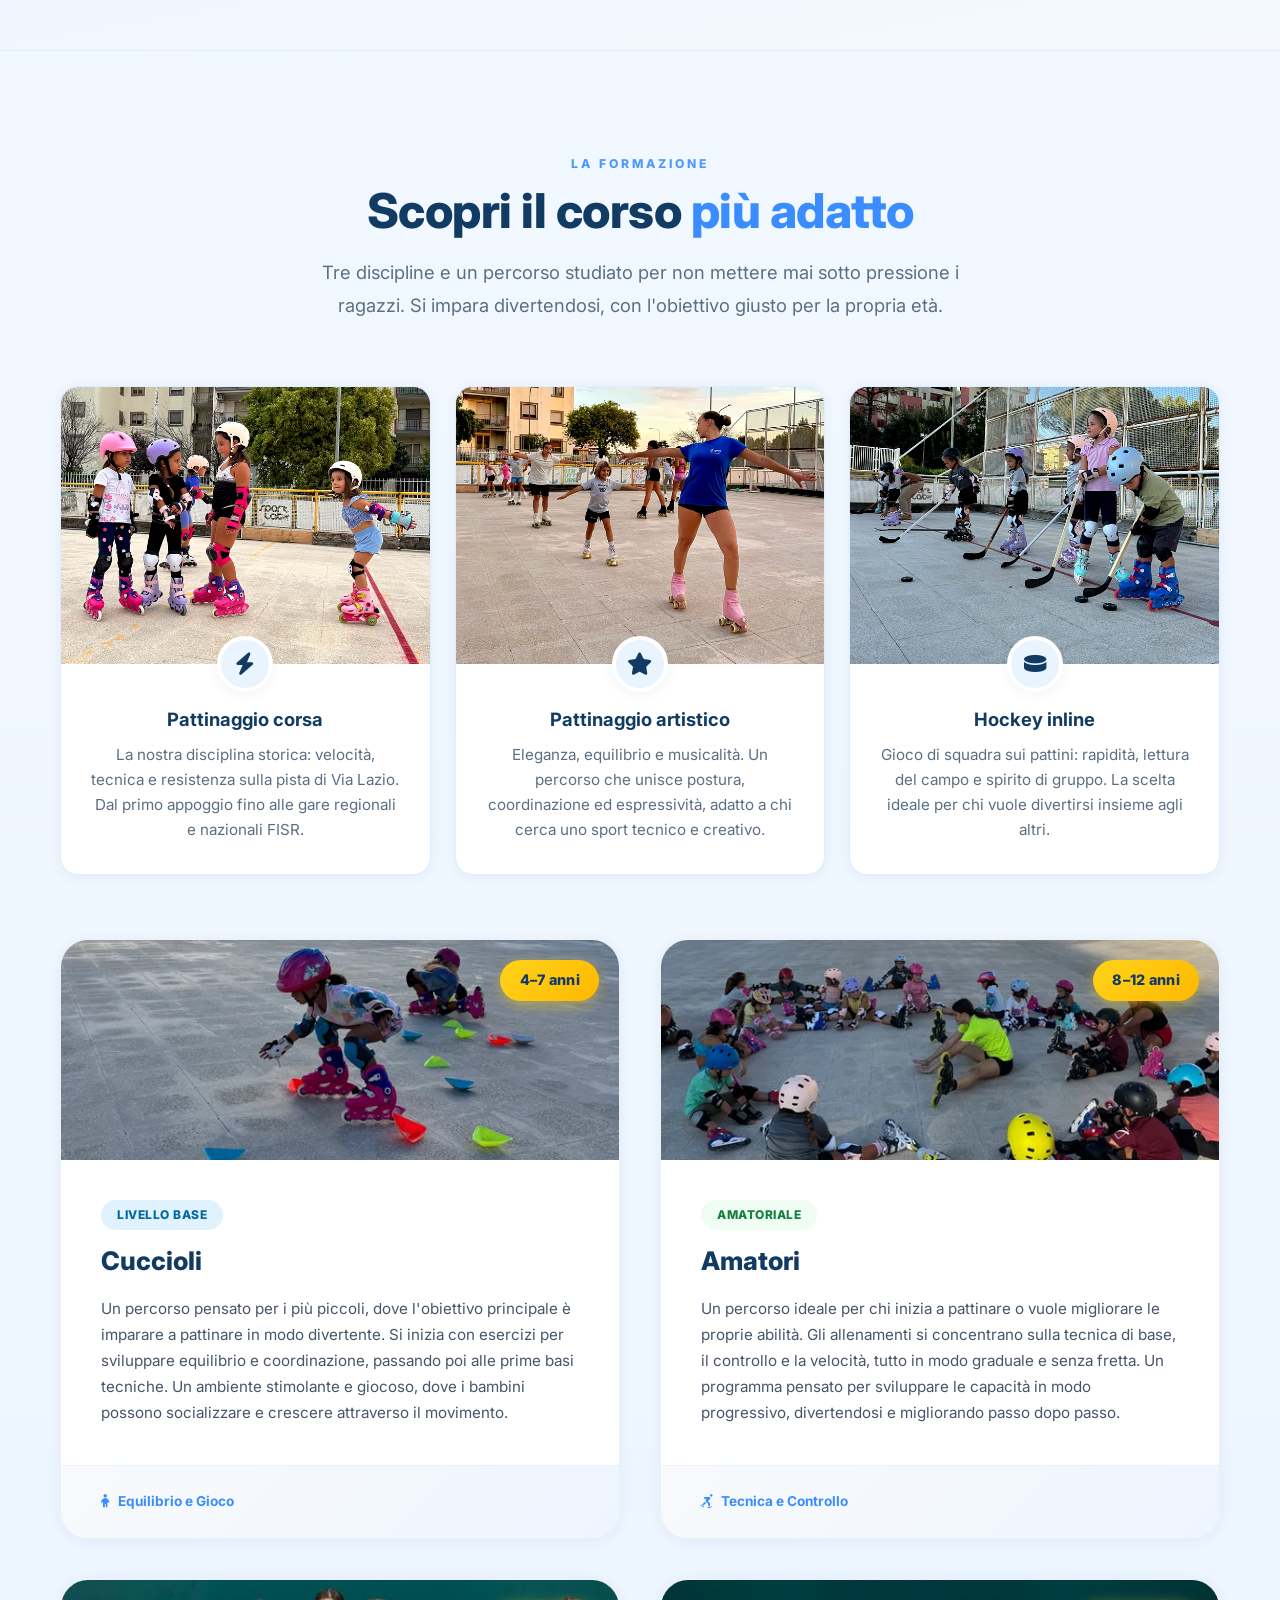
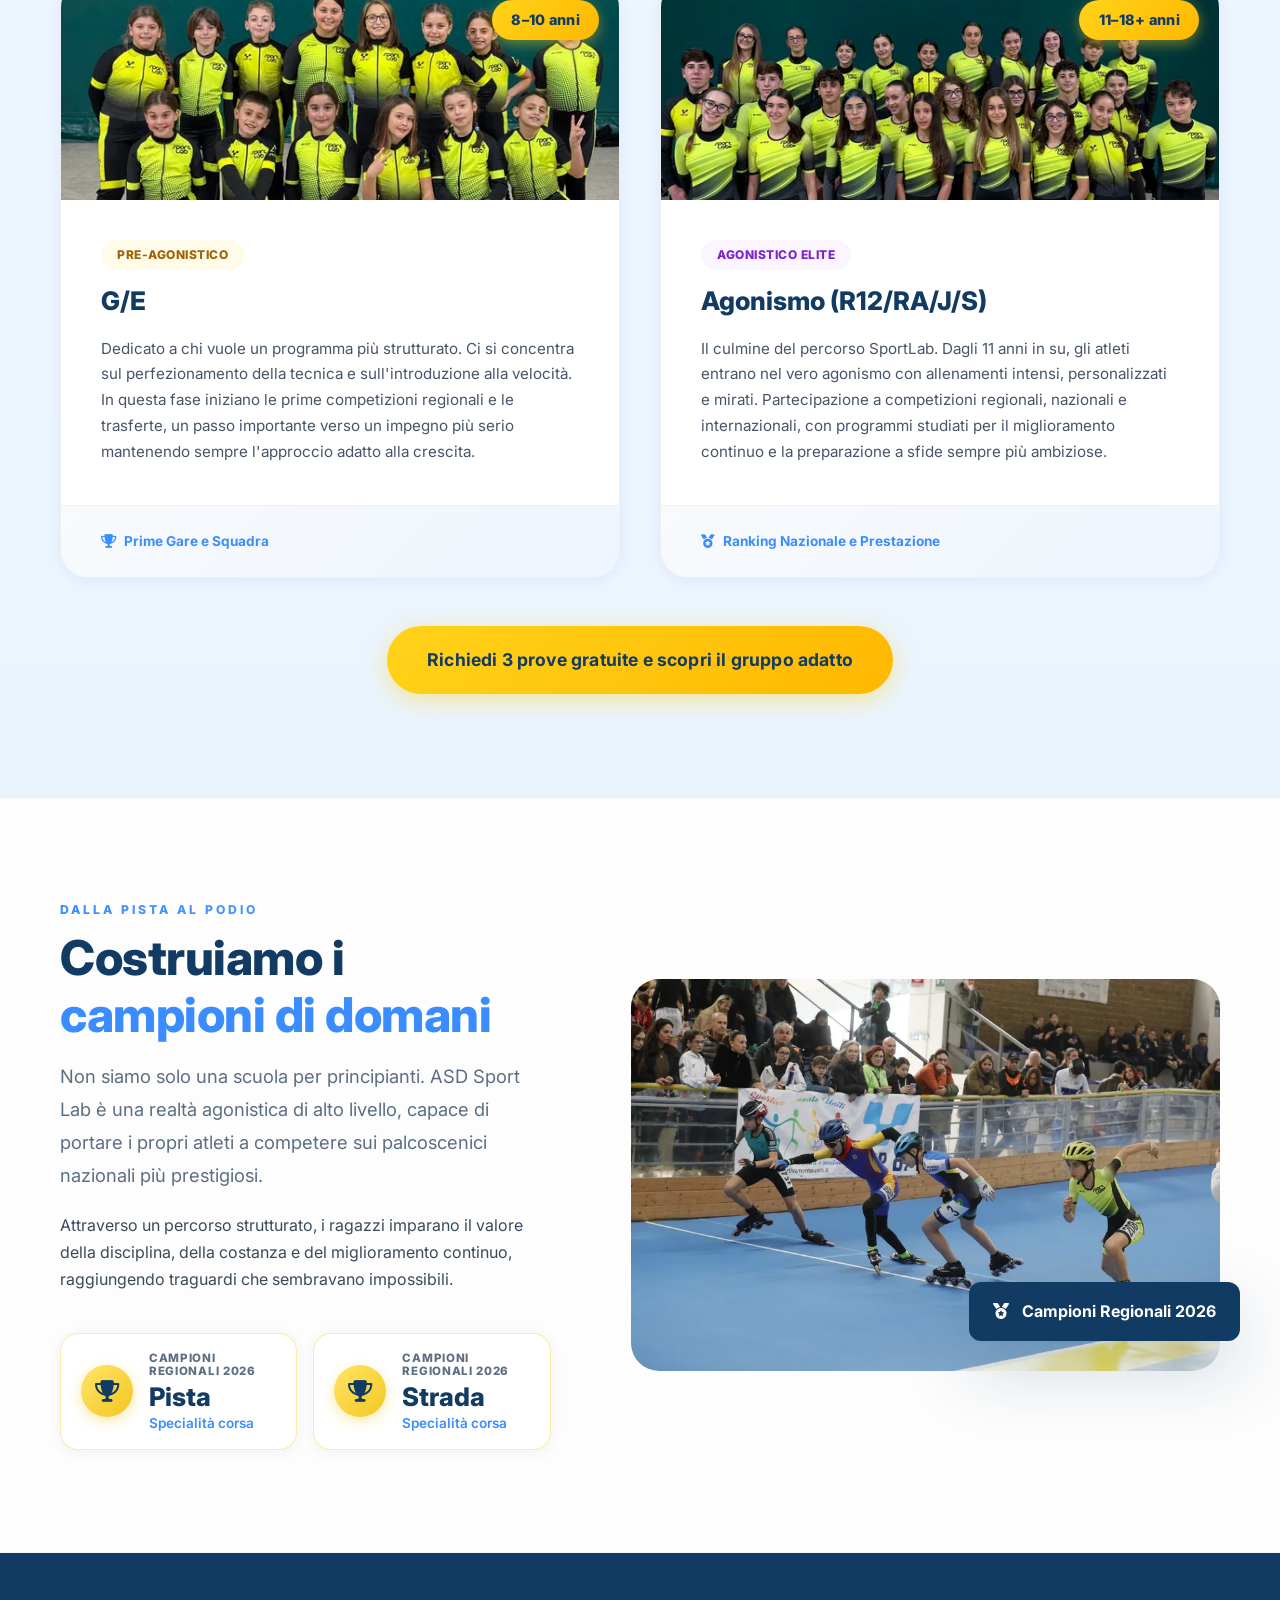
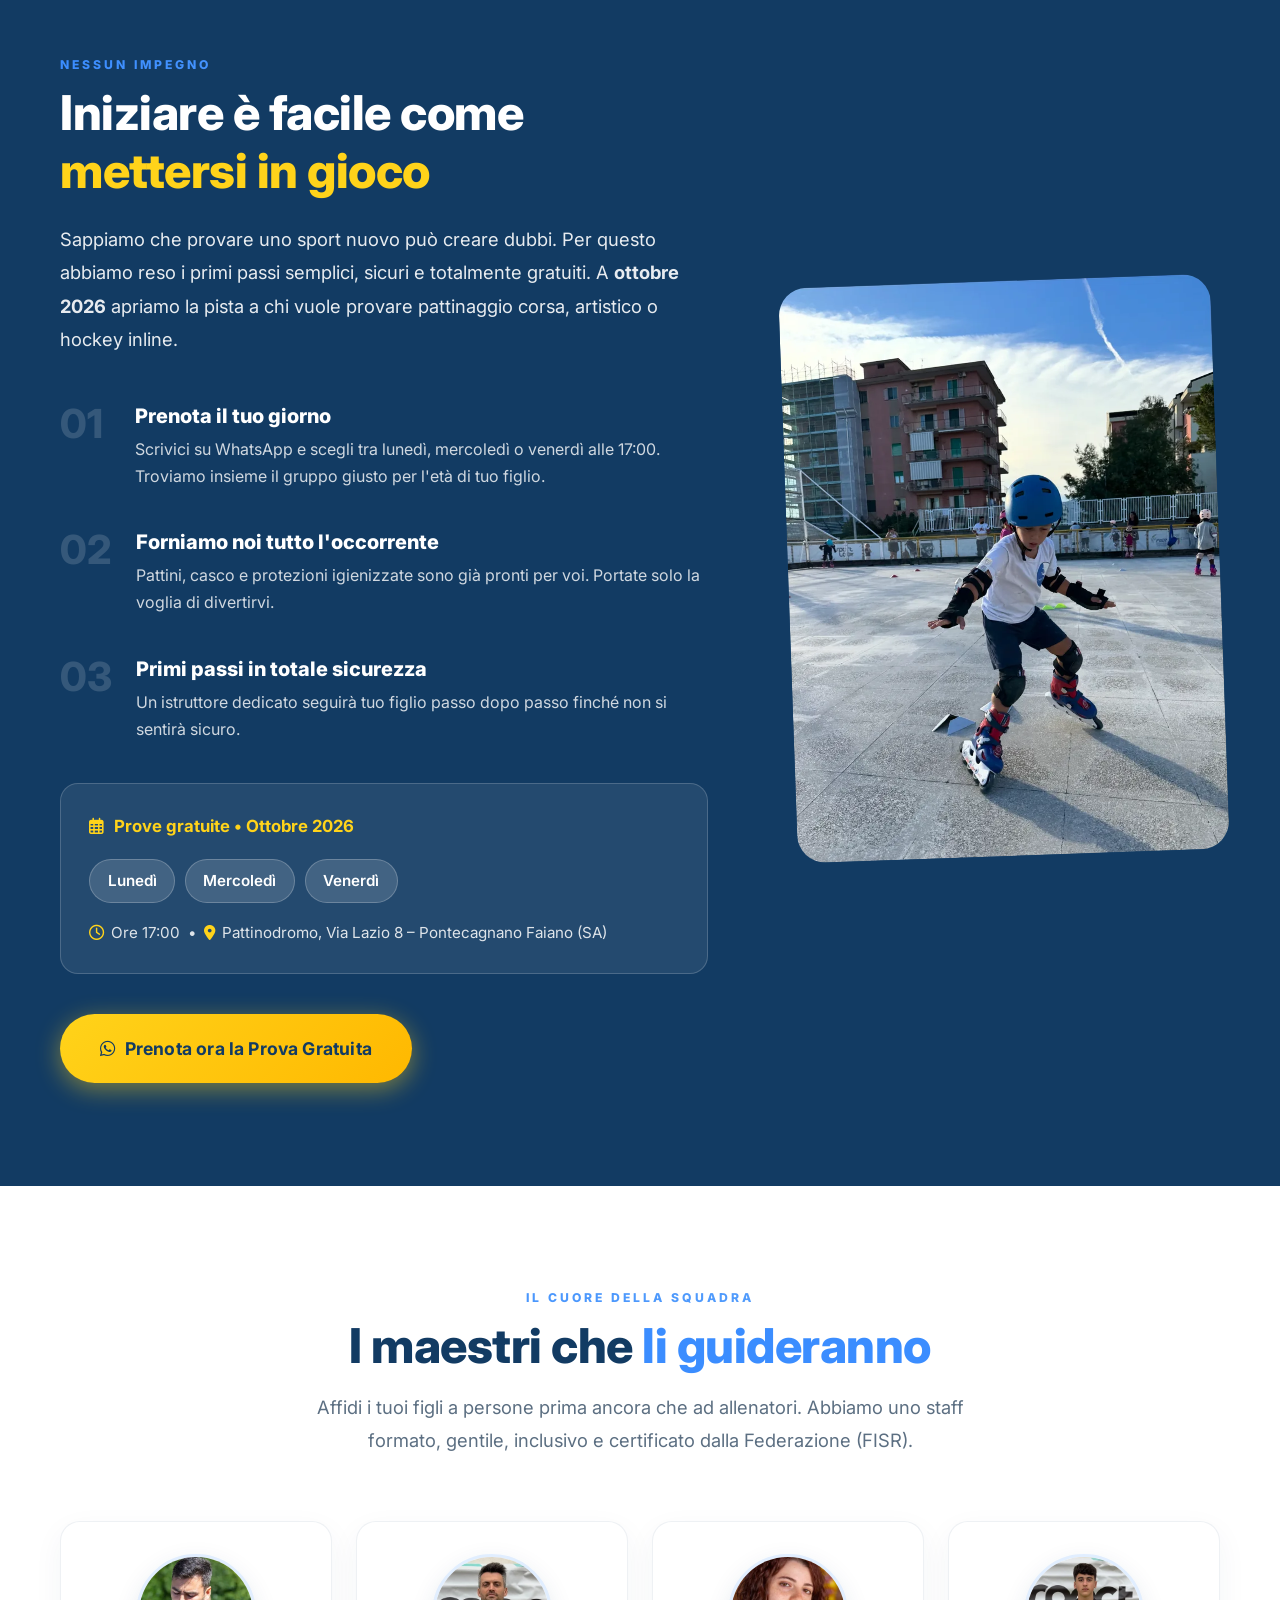
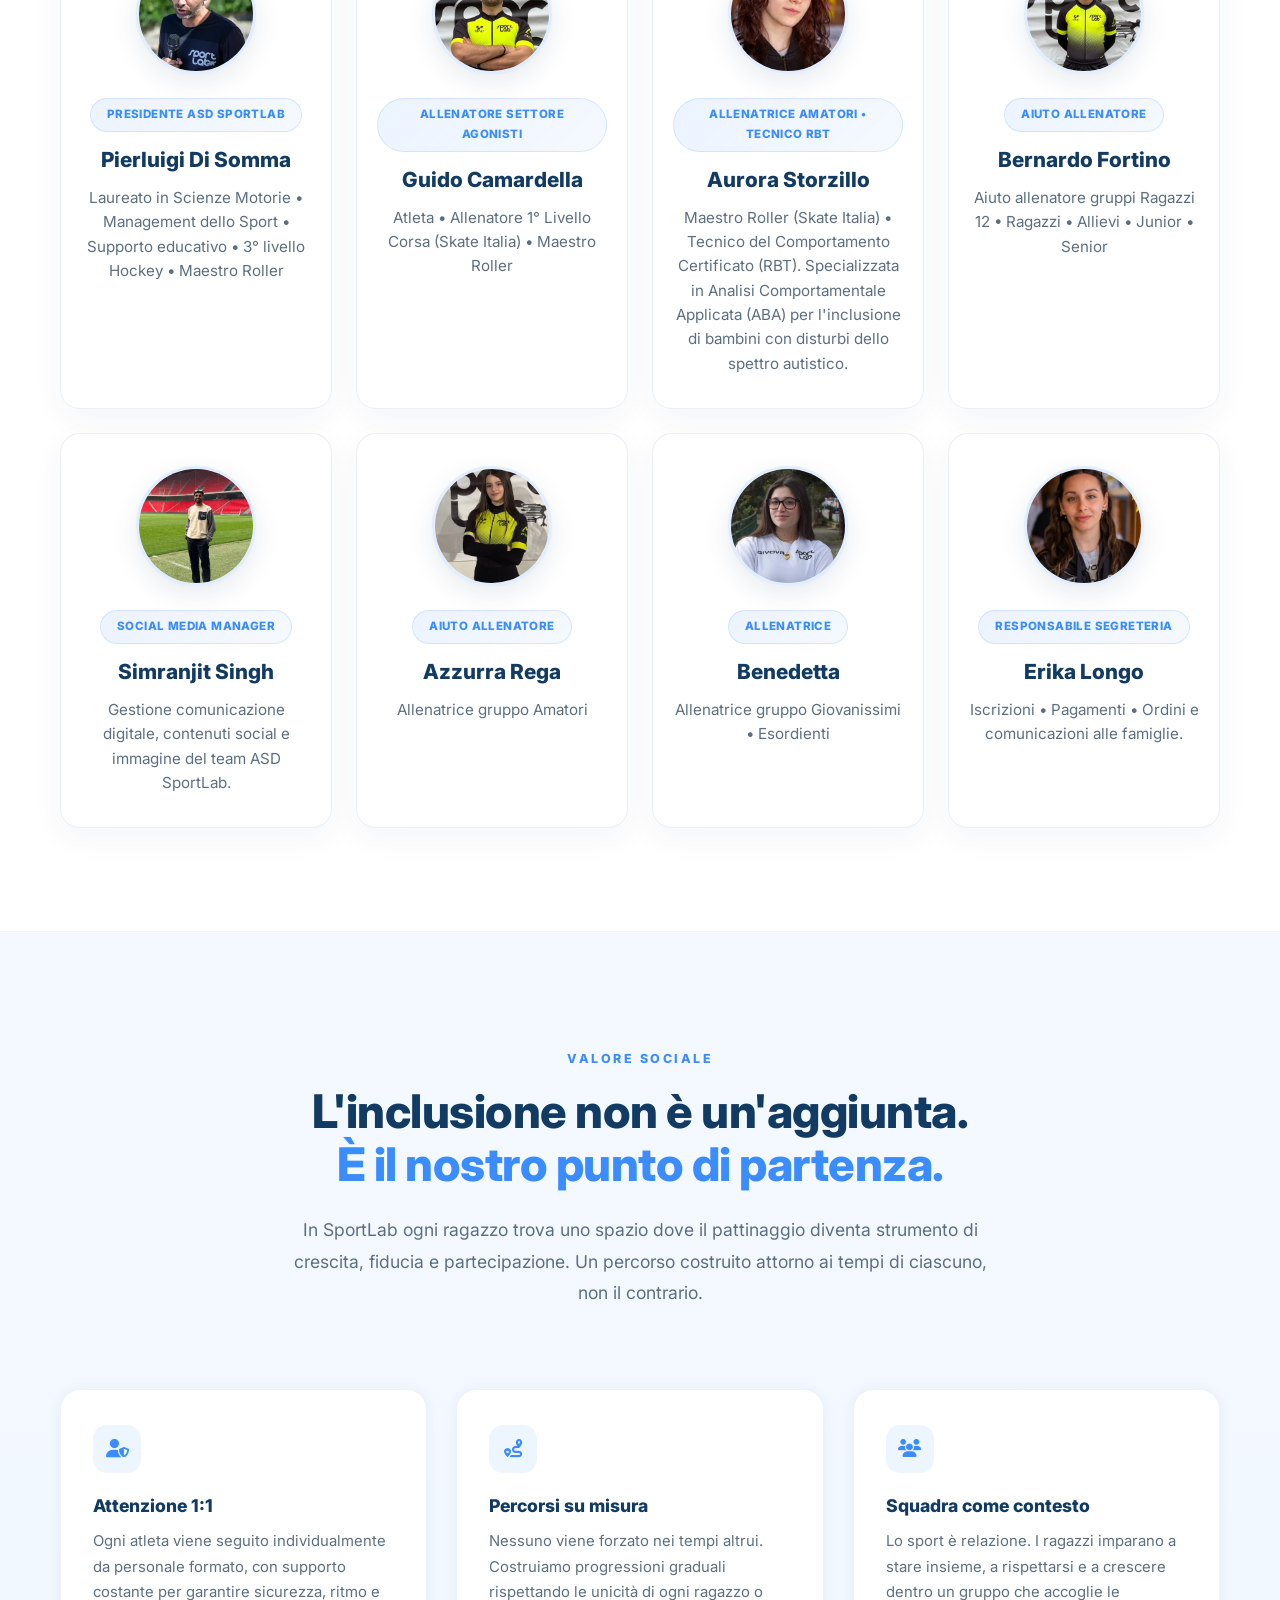
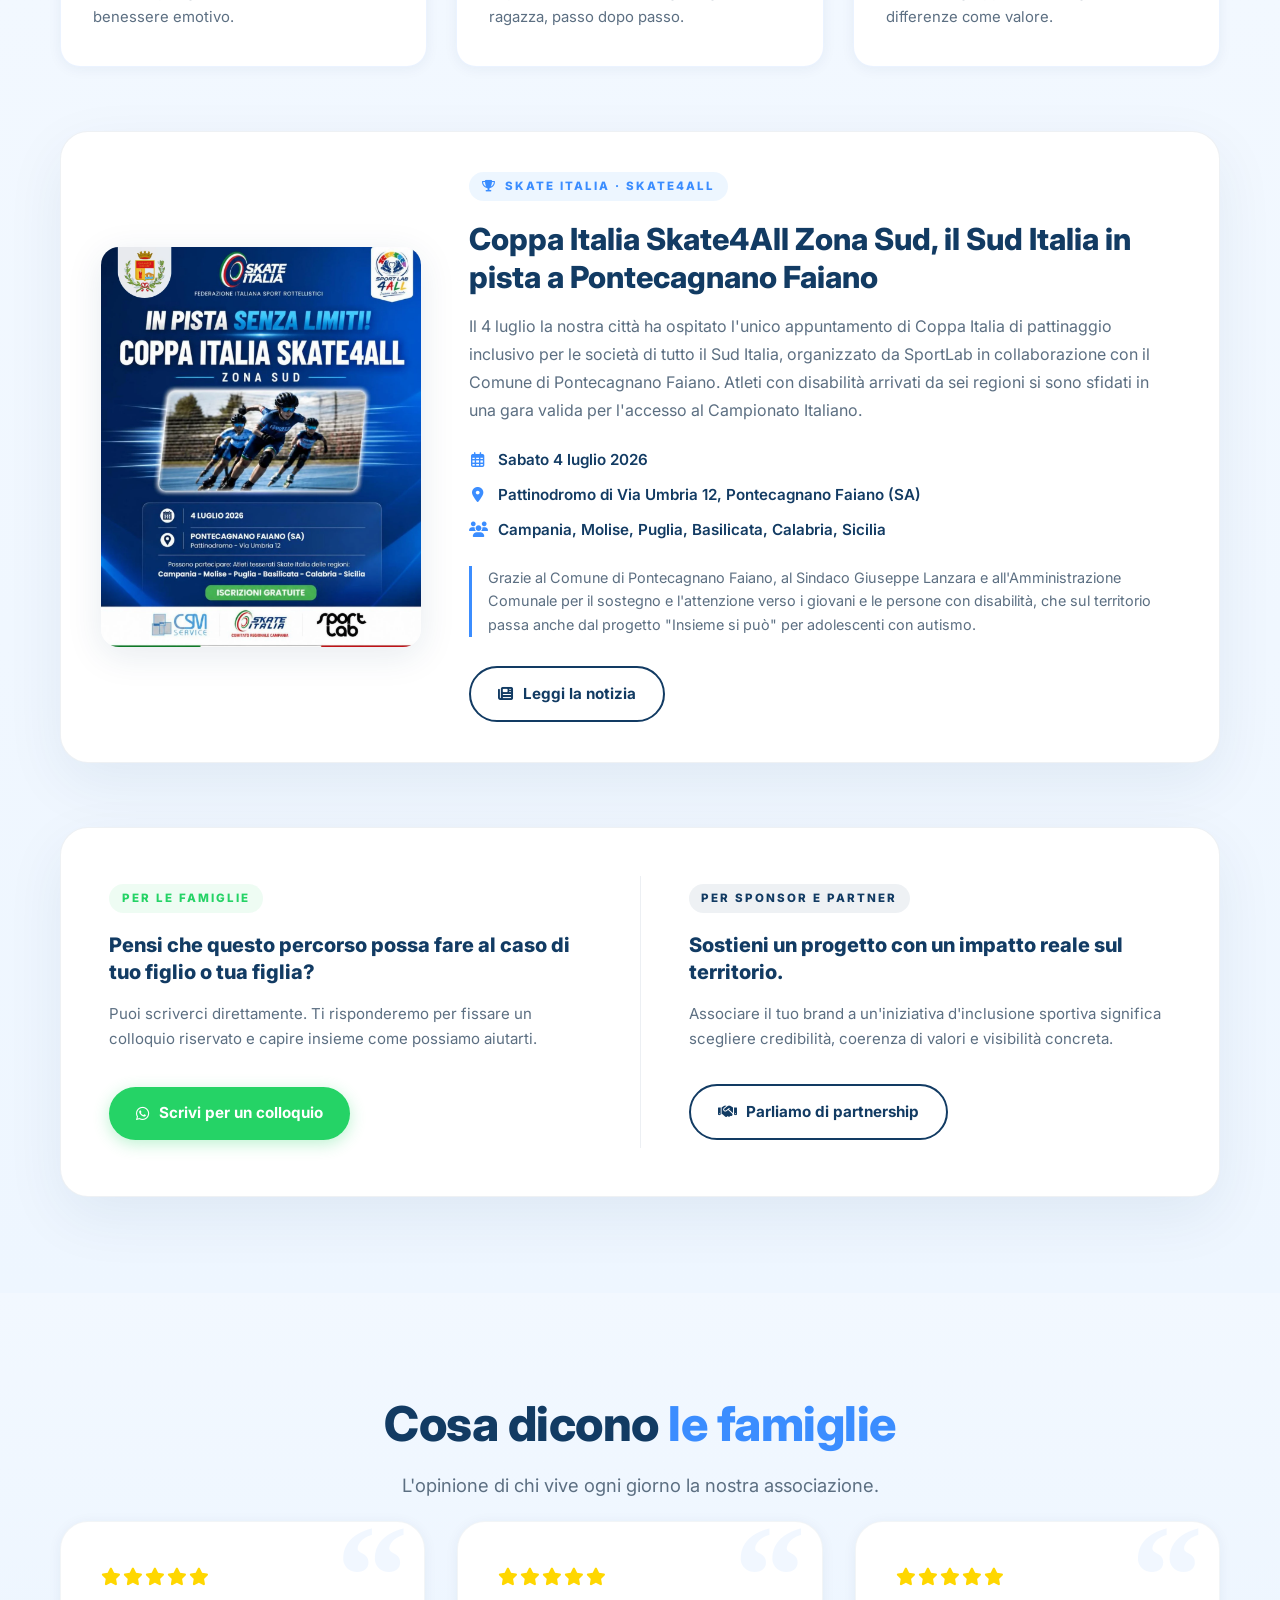
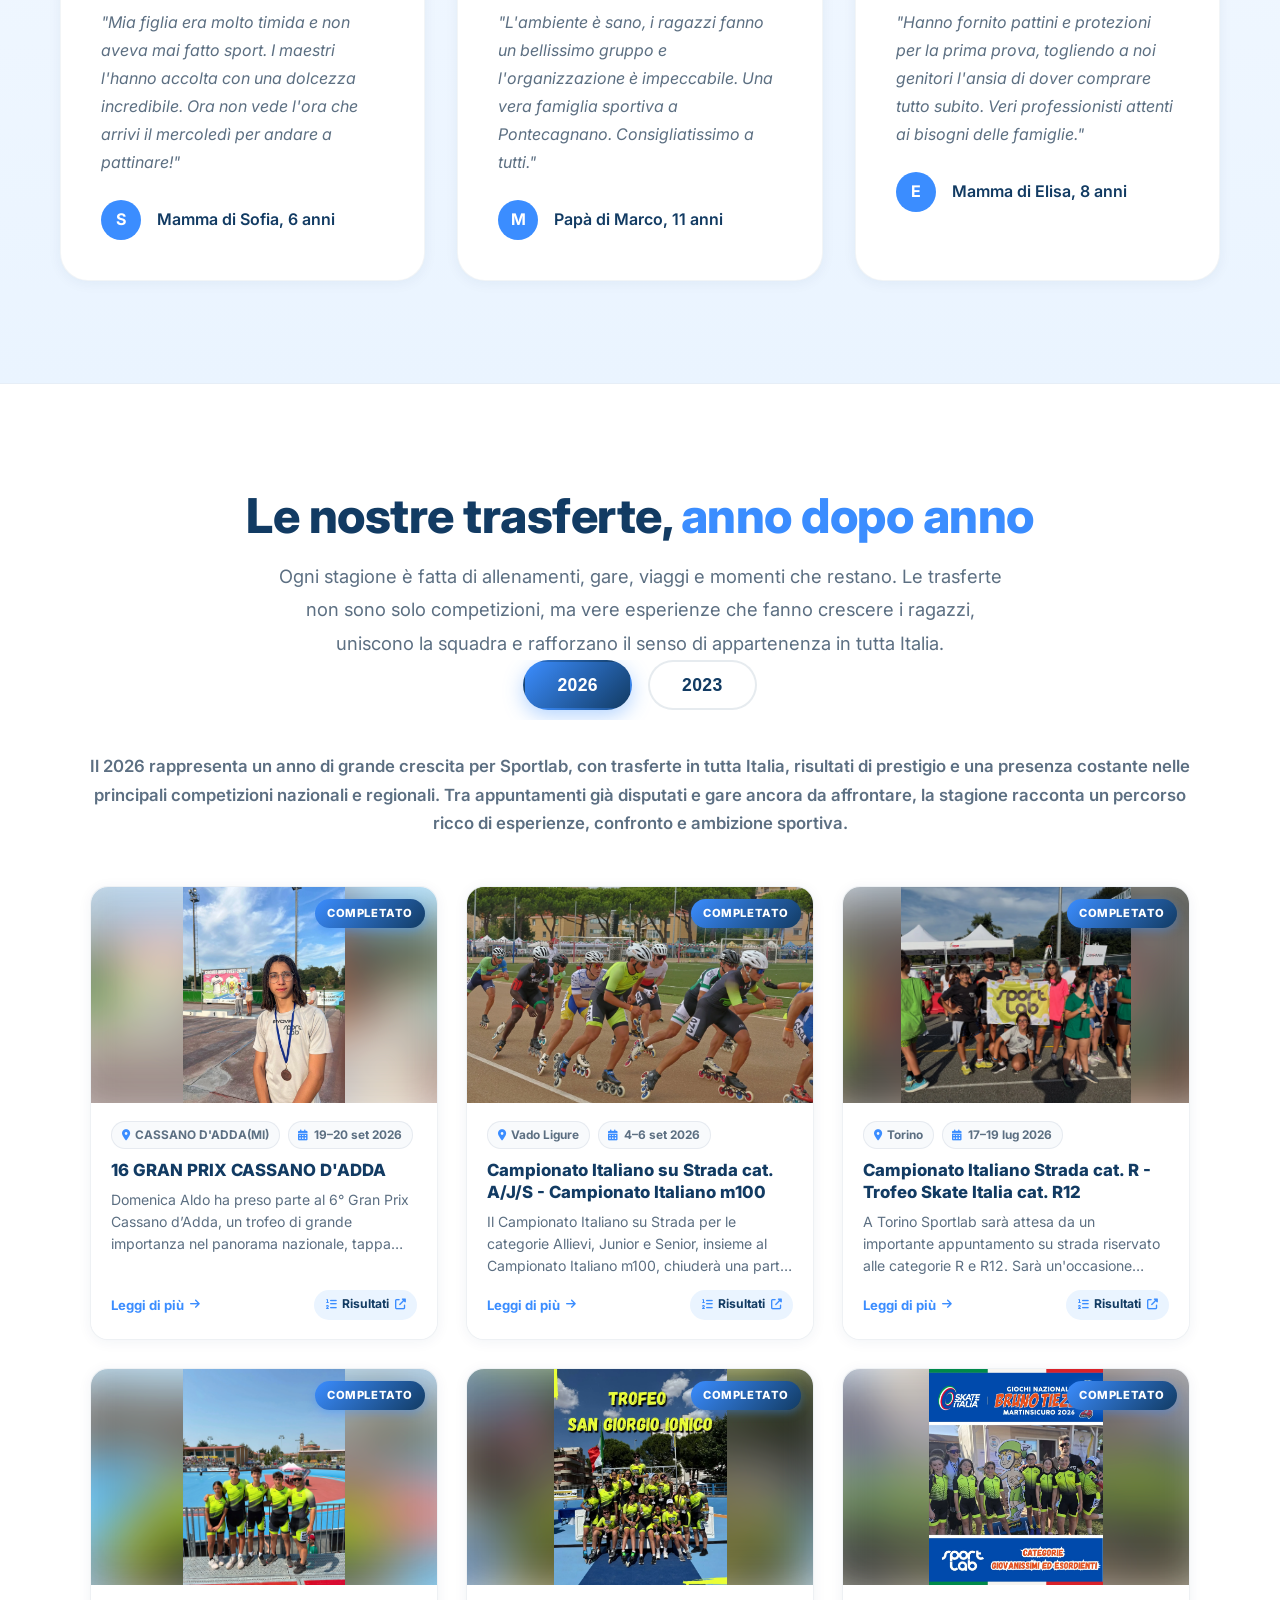
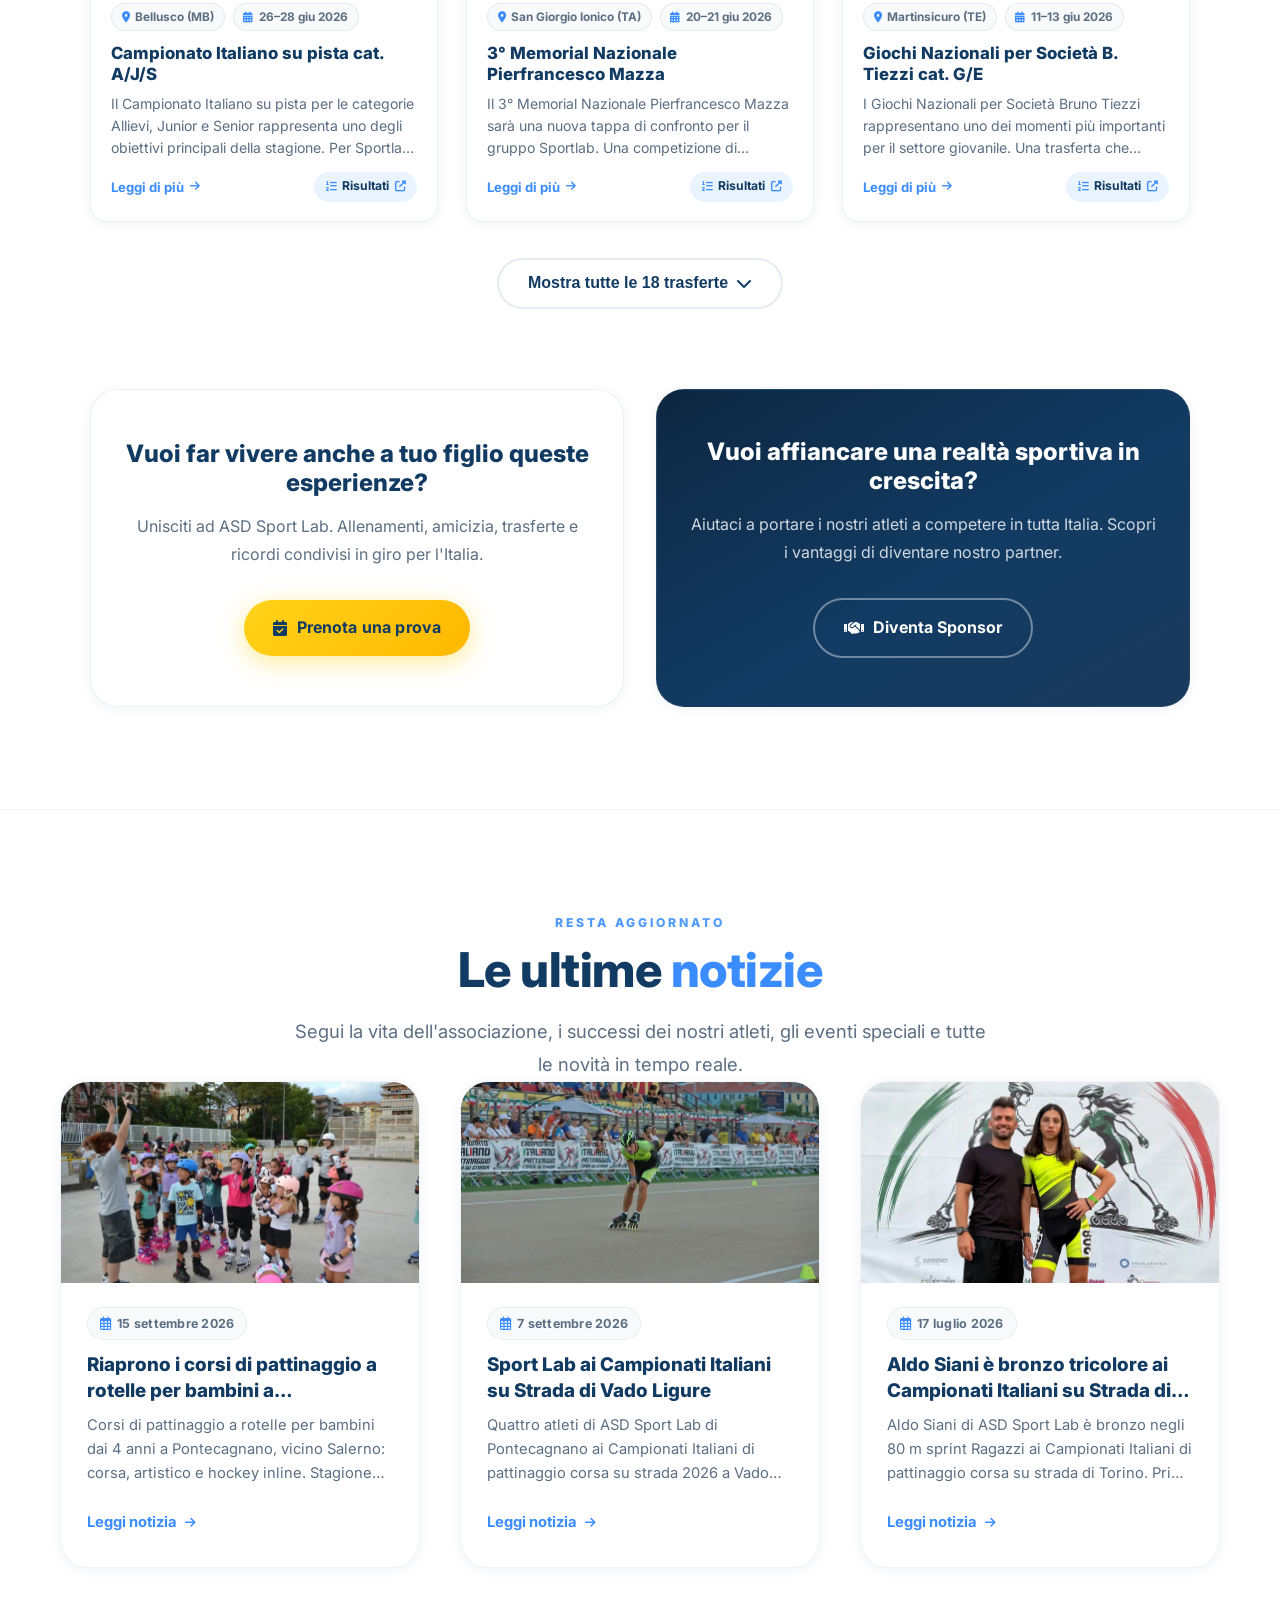
==== commit f76f23b7: "corso piu adatto ottimizzato per telefono" ====
--- a/index.html
+++ b/index.html
@@ -576,13 +576,18 @@
             </div>
 
             <!-- Le tre discipline — stagione 2026/2027 -->
-            <div class="discipline-grid">
+            <div class="courses-subhead">
+                <span class="courses-subhead-title">Le discipline</span>
+                <span class="courses-subhead-hint">Scorri <i class="fas fa-arrow-right"></i></span>
+            </div>
+            <div class="discipline-grid" data-carousel>
                 <article class="discipline-card">
-                    <div class="discipline-media">
+                    <picture class="discipline-media">
+                        <source media="(max-width: 640px)" srcset="images/corsi/pattinaggio-corsa-mobile.webp" width="720" height="600">
                         <img src="images/corsi/pattinaggio-corsa.webp"
                             alt="Bambine con pattini in linea durante il corso di pattinaggio corsa ASD Sport Lab sulla pista di Via Lazio, Pontecagnano"
                             width="800" height="600" loading="lazy">
-                    </div>
+                    </picture>
                     <div class="discipline-icon"><i class="fas fa-bolt"></i></div>
                     <h3 class="discipline-name">Pattinaggio corsa</h3>
                     <p class="discipline-desc">La nostra disciplina storica: velocità, tecnica e resistenza sulla
@@ -590,11 +595,12 @@
                 </article>
 
                 <article class="discipline-card">
-                    <div class="discipline-media">
+                    <picture class="discipline-media">
+                        <source media="(max-width: 640px)" srcset="images/corsi/pattinaggio-artistico-mobile.webp" width="720" height="600">
                         <img src="images/corsi/pattinaggio-artistico.webp"
                             alt="Istruttrice e allieve durante la lezione di pattinaggio artistico a rotelle ASD Sport Lab, Pontecagnano Salerno"
                             width="800" height="600" loading="lazy">
-                    </div>
+                    </picture>
                     <div class="discipline-icon"><i class="fas fa-star"></i></div>
                     <h3 class="discipline-name">Pattinaggio artistico</h3>
                     <p class="discipline-desc">Eleganza, equilibrio e musicalità. Un percorso che unisce postura,
@@ -602,11 +608,12 @@
                 </article>
 
                 <article class="discipline-card">
-                    <div class="discipline-media">
+                    <picture class="discipline-media">
+                        <source media="(max-width: 640px)" srcset="images/corsi/hockey-inline-mobile.webp" width="720" height="600">
                         <img src="images/corsi/hockey-inline.webp"
                             alt="Bambini con bastone e disco durante il corso di hockey inline ASD Sport Lab, Pontecagnano Salerno"
                             width="800" height="600" loading="lazy">
-                    </div>
+                    </picture>
                     <div class="discipline-icon"><i class="fas fa-hockey-puck"></i></div>
                     <h3 class="discipline-name">Hockey inline</h3>
                     <p class="discipline-desc">Gioco di squadra sui pattini: rapidità, lettura del campo e spirito di
@@ -614,6 +621,10 @@
                 </article>
             </div>
 
+            <div class="courses-subhead">
+                <span class="courses-subhead-title">Il percorso per età</span>
+                <span class="courses-subhead-hint">Scorri <i class="fas fa-arrow-right"></i></span>
+            </div>
             <div class="courses-grid-premium" data-carousel>
                 <!-- 1. Cuccioli -->
                 <article class="course-card-premium">
--- a/css/enhanced.css
+++ b/css/enhanced.css
@@ -925,6 +925,11 @@
    ========================================================================== */
 
 /* --- Le tre discipline (sezione Corsi) --- */
+/* Sottotitoli con invito a scorrere: servono solo ai caroselli su telefono */
+.courses-subhead {
+    display: none;
+}
+
 .discipline-grid {
     display: grid;
     grid-template-columns: repeat(3, 1fr);
@@ -950,6 +955,7 @@
 }
 
 .discipline-media {
+    display: block;
     margin: 0 -1.75rem;
     aspect-ratio: 4 / 3;
     overflow: hidden;
@@ -1409,6 +1415,11 @@
    TELEFONO — Storia, Corsi, Instagram
    ════════════════════════════════════════════════════════════════ */
 
+@keyframes courses-hint-nudge {
+    0%, 100% { transform: translateX(0); }
+    50% { transform: translateX(4px); }
+}
+
 /* Pallini dei caroselli: esistono solo su telefono */
 .carousel-dots {
     display: none;
@@ -1551,54 +1562,166 @@
         margin-bottom: 1.5rem;
     }
 
-    /* Le tre discipline: righe compatte con foto a sinistra */
+    #corsi .section-intro {
+        margin-bottom: 1.75rem;
+    }
+
+    .courses-subhead {
+        display: flex;
+        align-items: baseline;
+        justify-content: space-between;
+        margin-bottom: 0.35rem;
+    }
+
+    .courses-subhead-title {
+        font-size: 1.1rem;
+        font-weight: 800;
+        color: var(--secondary-blue);
+        letter-spacing: -0.01em;
+    }
+
+    .courses-subhead-hint {
+        display: inline-flex;
+        align-items: center;
+        gap: 0.35rem;
+        font-size: 0.72rem;
+        font-weight: 700;
+        letter-spacing: 0.08em;
+        text-transform: uppercase;
+        color: var(--primary-blue);
+    }
+
+    .courses-subhead-hint i {
+        font-size: 0.65rem;
+        animation: courses-hint-nudge 1.6s ease-in-out infinite;
+    }
+
+    /* Le tre discipline: carosello di card con foto a tutta altezza */
+    /* Più spazio sotto le card: l'ombra non viene tagliata dallo scorrimento */
+    .discipline-grid,
+    .courses-grid-premium {
+        padding-bottom: 34px;
+        margin-bottom: -20px;
+    }
+
     .discipline-grid {
         margin-top: 0;
-        gap: 0.6rem;
-    }
-
-    .discipline-card {
-        grid-template-columns: 104px 1fr;
-        column-gap: 0.9rem;
-    }
-
+        gap: 12px;
+    }
+
+    .discipline-grid > .discipline-card {
+        flex-basis: 80%;
+    }
+
+    .discipline-card,
     .discipline-card:hover {
+        position: relative;
+        display: flex;
+        flex-direction: column;
+        padding: 0;
+        border: 0;
+        border-radius: 22px;
+        background: #0f2f50;
+        box-shadow: 0 14px 32px rgba(18, 59, 99, 0.2);
         transform: none;
+    }
+
+    /* Foto in alto che sfuma nel pannello blu del testo */
+    .discipline-media {
+        position: relative;
+        aspect-ratio: 6 / 5;
+        min-height: 0;
+        background: #0f2f50;
+    }
+
+    .discipline-media::after {
+        content: "";
+        position: absolute;
+        inset: auto 0 0;
+        height: 38%;
+        background: linear-gradient(180deg, rgba(15, 47, 80, 0), #0f2f50);
+        pointer-events: none;
     }
 
     .discipline-card:hover .discipline-media img {
         transform: none;
     }
 
-    .discipline-media {
-        min-height: 112px;
+    .discipline-icon {
+        display: flex;
+        position: absolute;
+        top: 14px;
+        left: 14px;
+        width: 42px;
+        height: 42px;
+        margin: 0;
+        border: 1px solid rgba(255, 255, 255, 0.4);
+        background: rgba(15, 47, 80, 0.35);
+        -webkit-backdrop-filter: blur(10px);
+        backdrop-filter: blur(10px);
+        box-shadow: none;
+        color: #fff;
+        font-size: 1rem;
     }
 
     .discipline-name {
-        font-size: 1rem;
-        margin-bottom: 0.15rem;
-        padding: 0.8rem 0.9rem 0 0;
+        position: relative;
+        margin: -1.1rem 0 0.4rem;
+        padding: 0 1.2rem;
+        align-self: stretch;
+        font-size: 1.3rem;
+        font-weight: 800;
+        letter-spacing: -0.01em;
+        color: #fff;
     }
 
     .discipline-desc {
+        padding: 0 1.2rem 1.35rem;
+        align-self: stretch;
         font-size: 0.84rem;
         line-height: 1.5;
-        padding: 0 0.9rem 0.8rem 0;
-    }
-
-    /* I quattro corsi: carosello */
+        color: rgba(255, 255, 255, 0.82);
+    }
+
+    /* I quattro corsi: carosello con le tappe del percorso */
+    .courses-grid-premium + .carousel-dots,
+    .discipline-grid + .carousel-dots {
+        margin-bottom: 0.25rem;
+    }
+
+    .discipline-grid + .carousel-dots + .courses-subhead {
+        margin-top: 2.25rem;
+    }
+
     .courses-grid-premium {
-        margin-top: 1.75rem;
+        margin-top: 0;
+        counter-reset: tappa;
     }
 
     .course-card-premium,
     .course-card-premium:hover {
+        counter-increment: tappa;
         transform: none;
-        border-radius: 20px;
+        border: 0;
+        border-radius: 22px;
+        box-shadow: 0 12px 30px rgba(18, 59, 99, 0.12);
     }
 
     .course-image-wrap {
-        height: 170px;
+        height: 180px;
+    }
+
+    .course-image-wrap::after {
+        content: "";
+        position: absolute;
+        inset: auto 0 0;
+        height: 45%;
+        background: linear-gradient(180deg, rgba(13, 39, 65, 0), rgba(13, 39, 65, 0.35));
+        pointer-events: none;
+    }
+
+    .course-card-premium:hover .course-image-wrap img {
+        transform: none;
     }
 
     .age-badge {
@@ -1609,7 +1732,21 @@
     }
 
     .course-card-premium .card-body {
-        padding: 1.1rem 1.15rem 1.2rem;
+        position: relative;
+        padding: 1.15rem 1.2rem 1.25rem;
+    }
+
+    /* Numero della tappa (01 → 04) in filigrana */
+    .course-card-premium .card-body::before {
+        content: "0" counter(tappa);
+        position: absolute;
+        top: 0.55rem;
+        right: 1.1rem;
+        font-size: 2.6rem;
+        font-weight: 900;
+        line-height: 1;
+        letter-spacing: -0.04em;
+        color: rgba(77, 163, 255, 0.16);
     }
 
     .level-tag {
@@ -1619,8 +1756,9 @@
     }
 
     .course-card-premium .course-title {
-        font-size: 1.25rem;
+        font-size: 1.3rem;
         margin-bottom: 0.5rem;
+        letter-spacing: -0.01em;
     }
 
     .course-card-premium .course-description {
@@ -1629,7 +1767,7 @@
     }
 
     .course-card-premium .card-footer {
-        padding: 0.8rem 1.15rem;
+        padding: 0.85rem 1.2rem;
     }
 
     #corsi .section-cta-wrap {
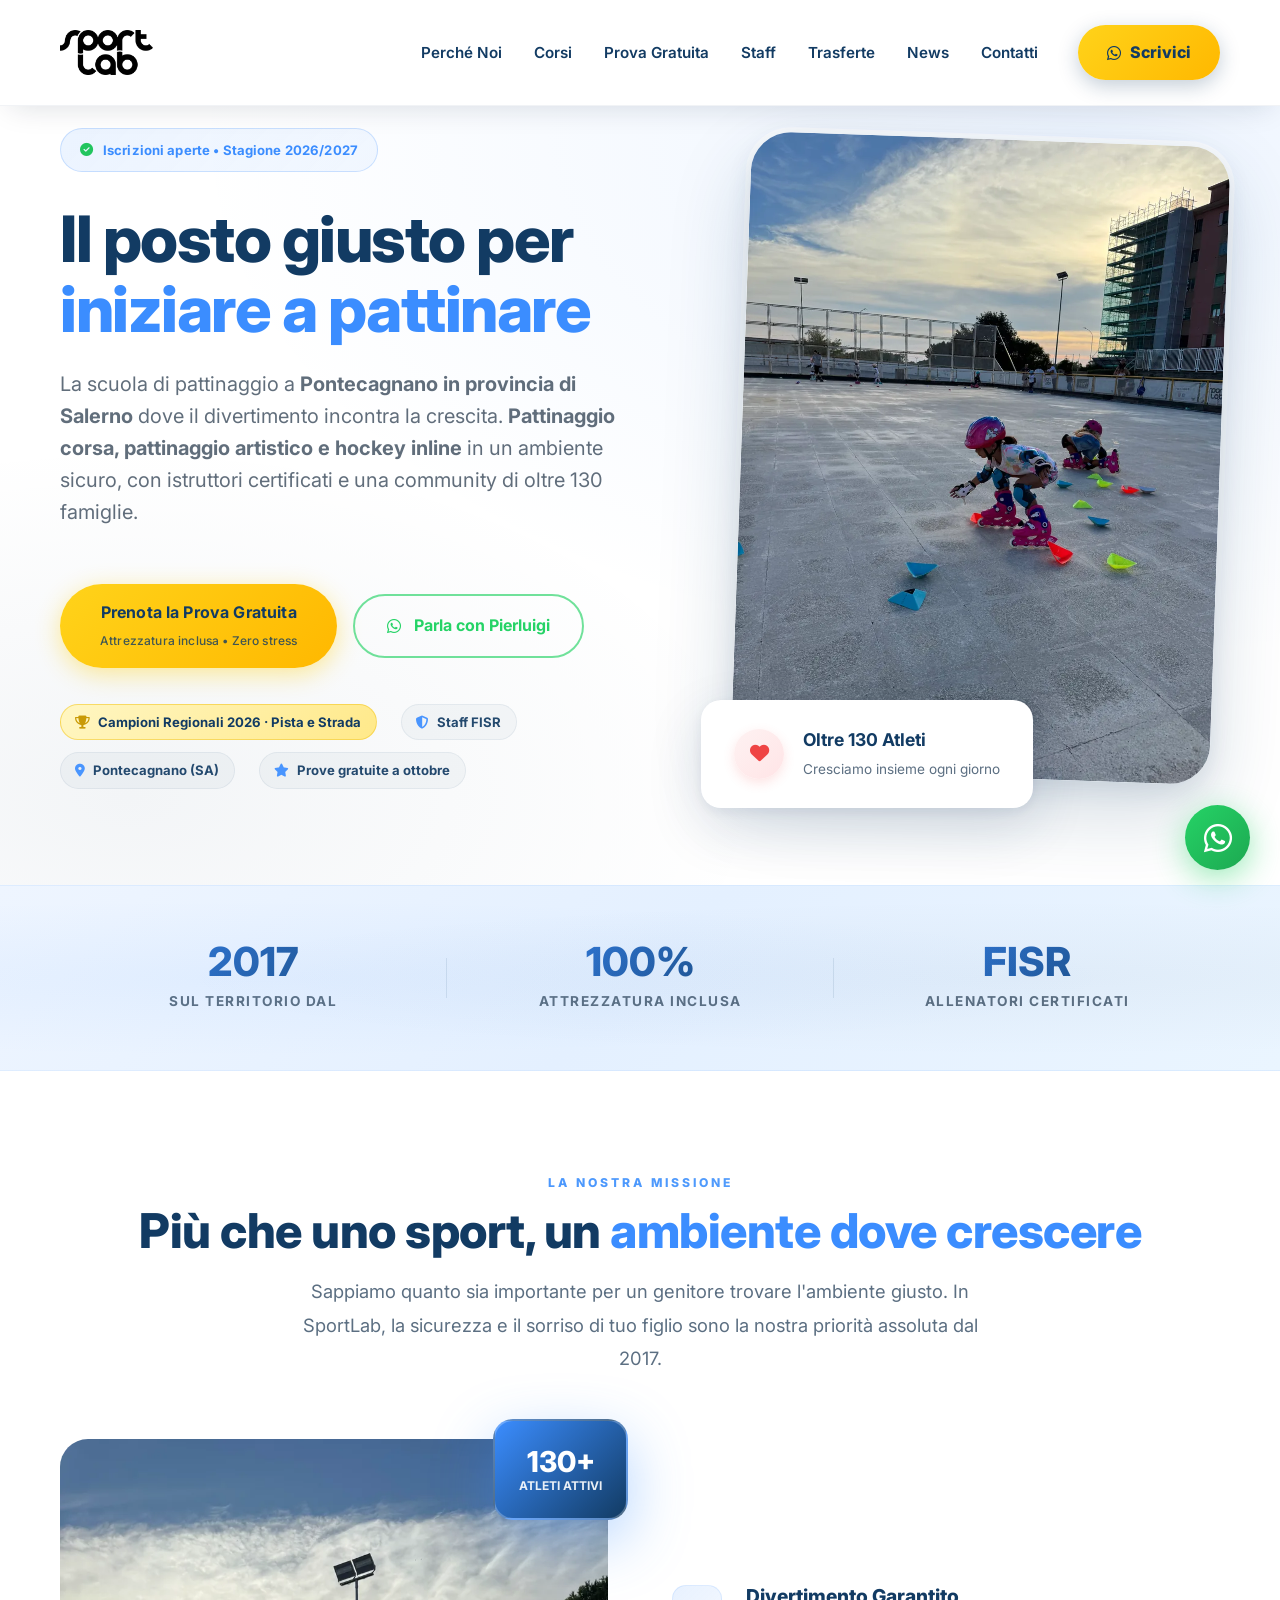
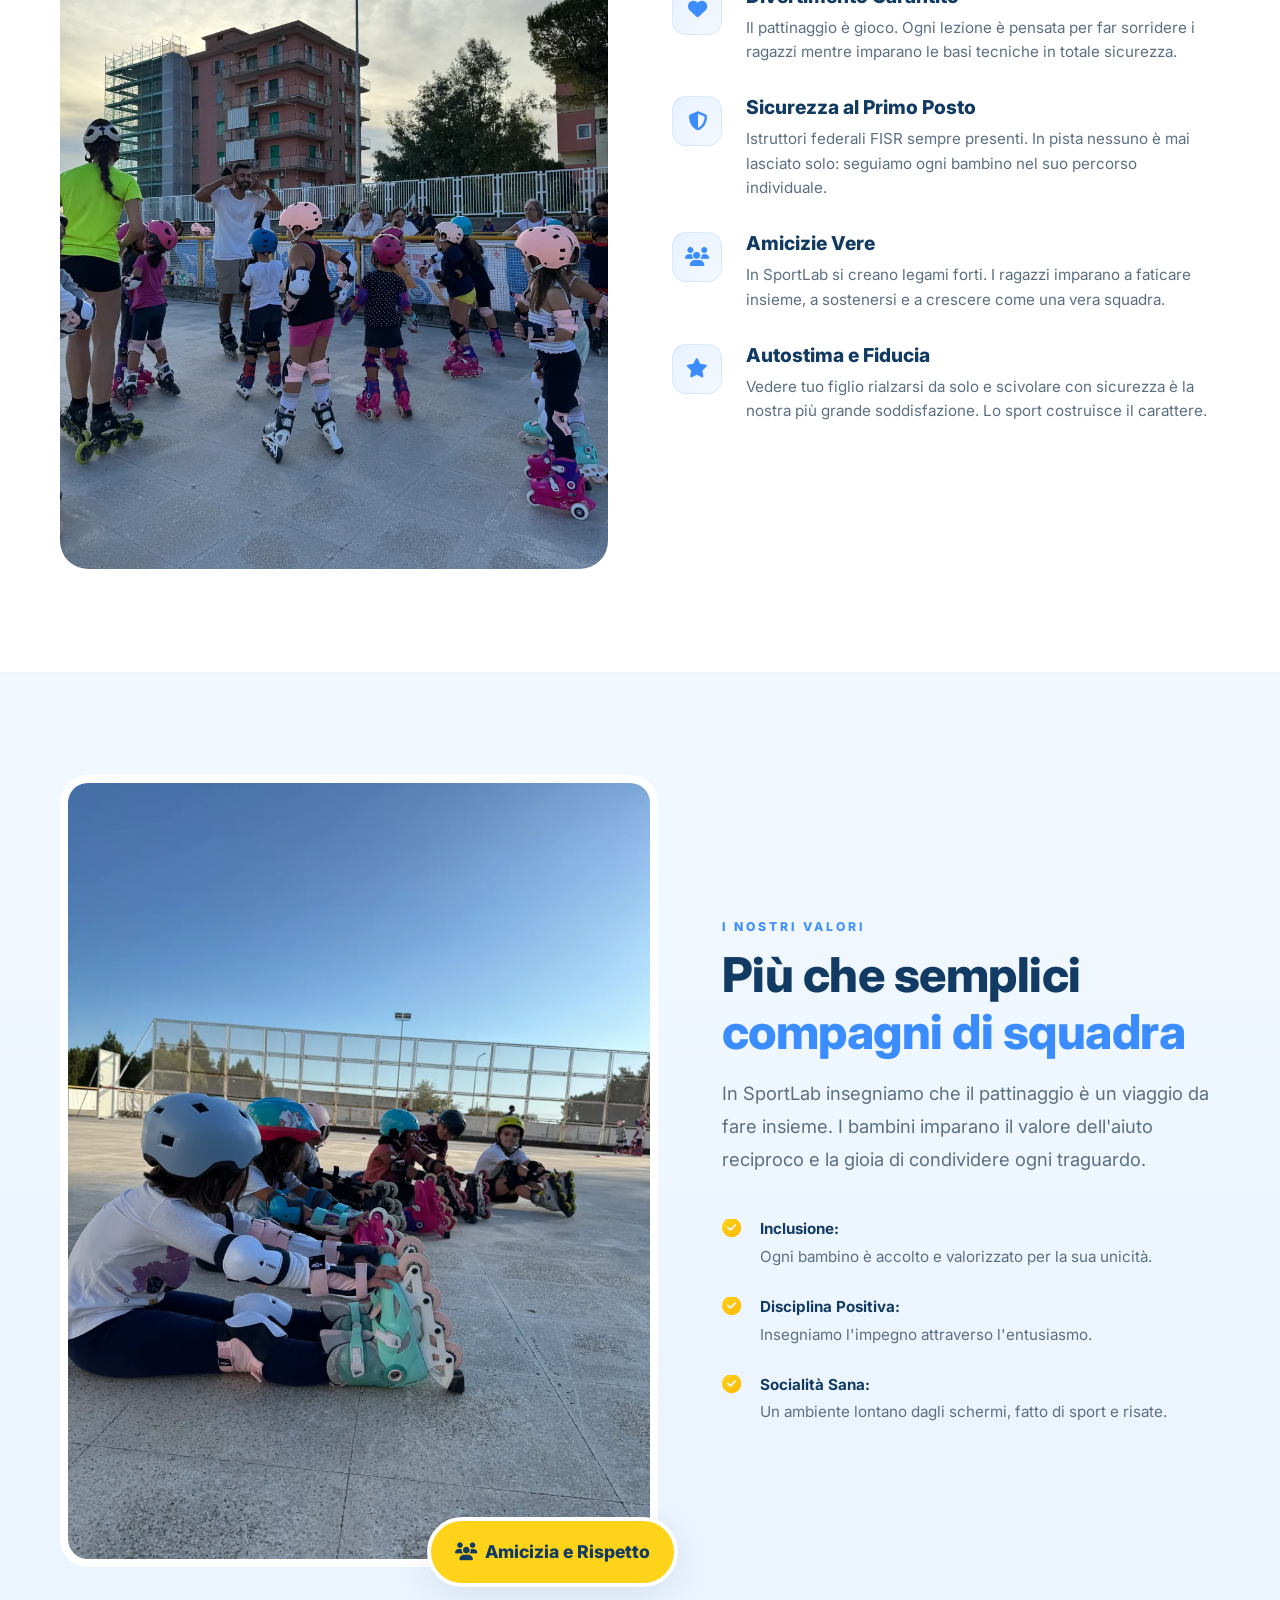
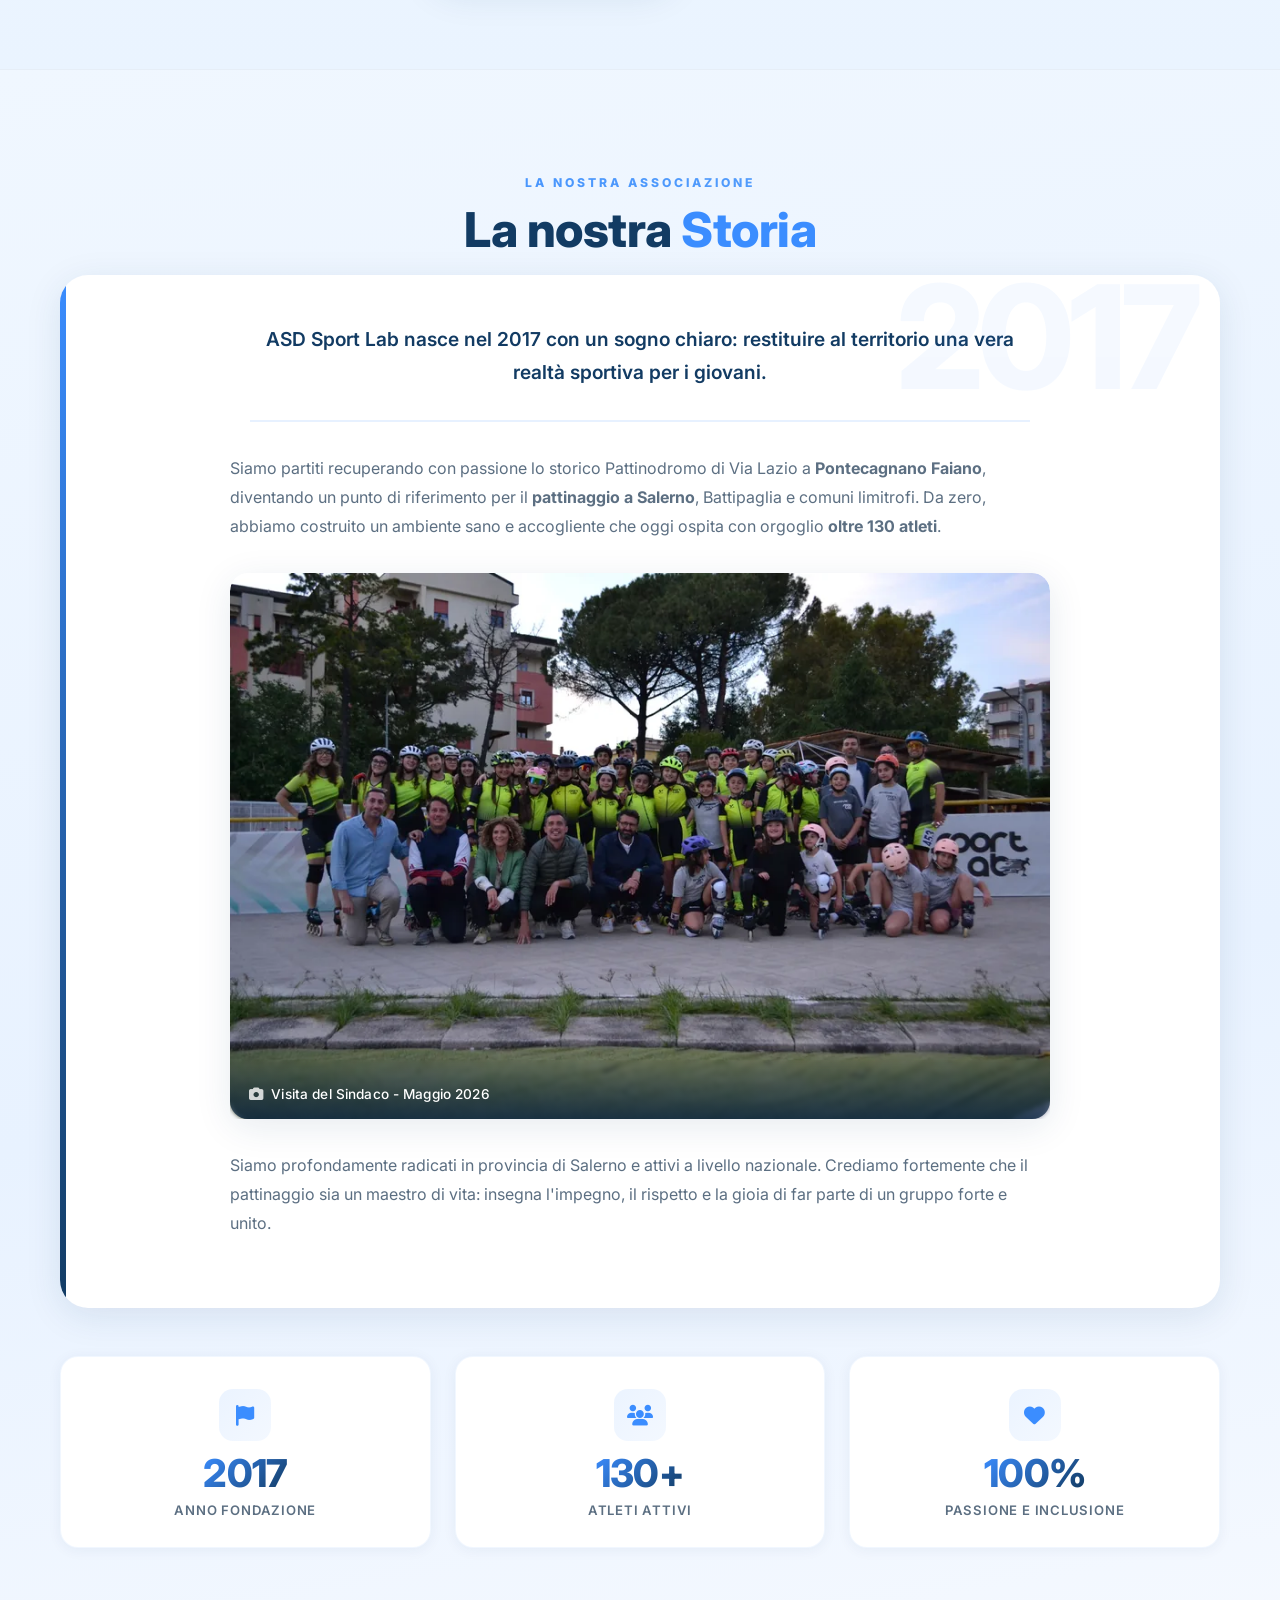
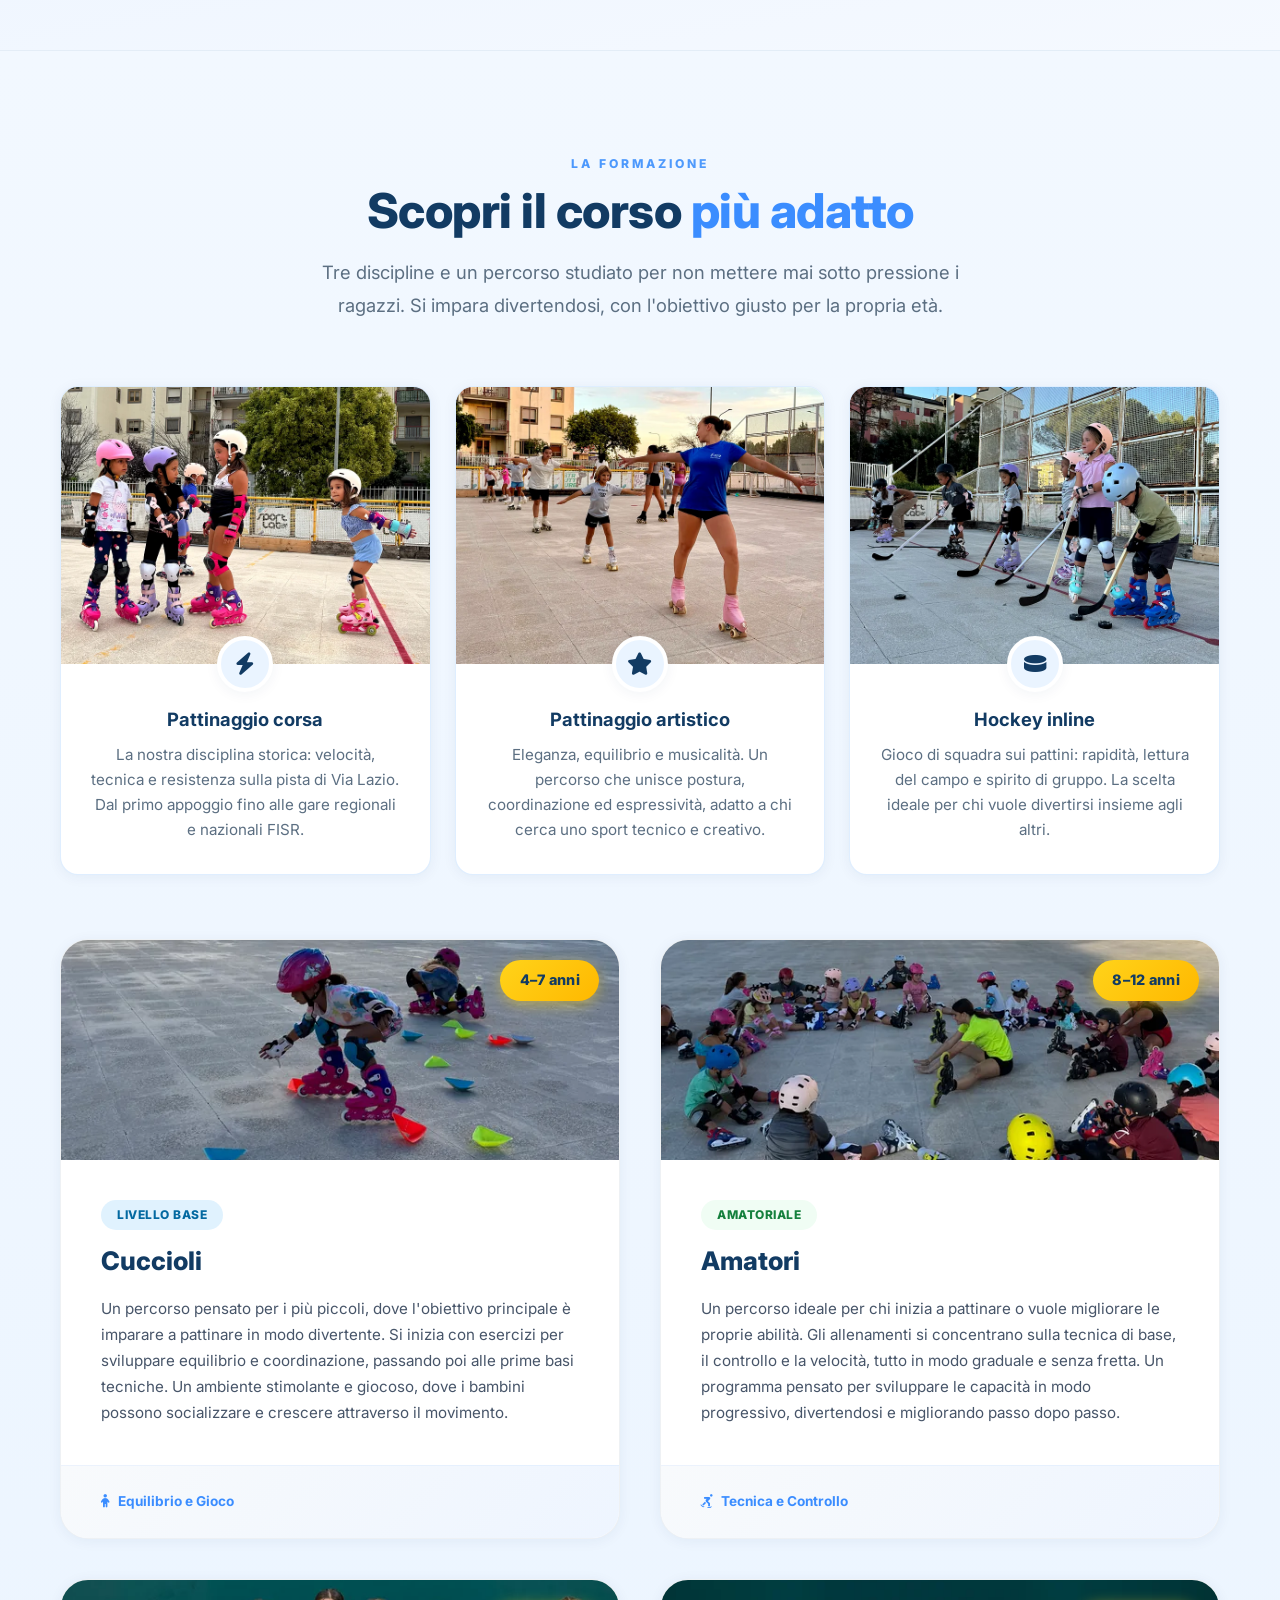
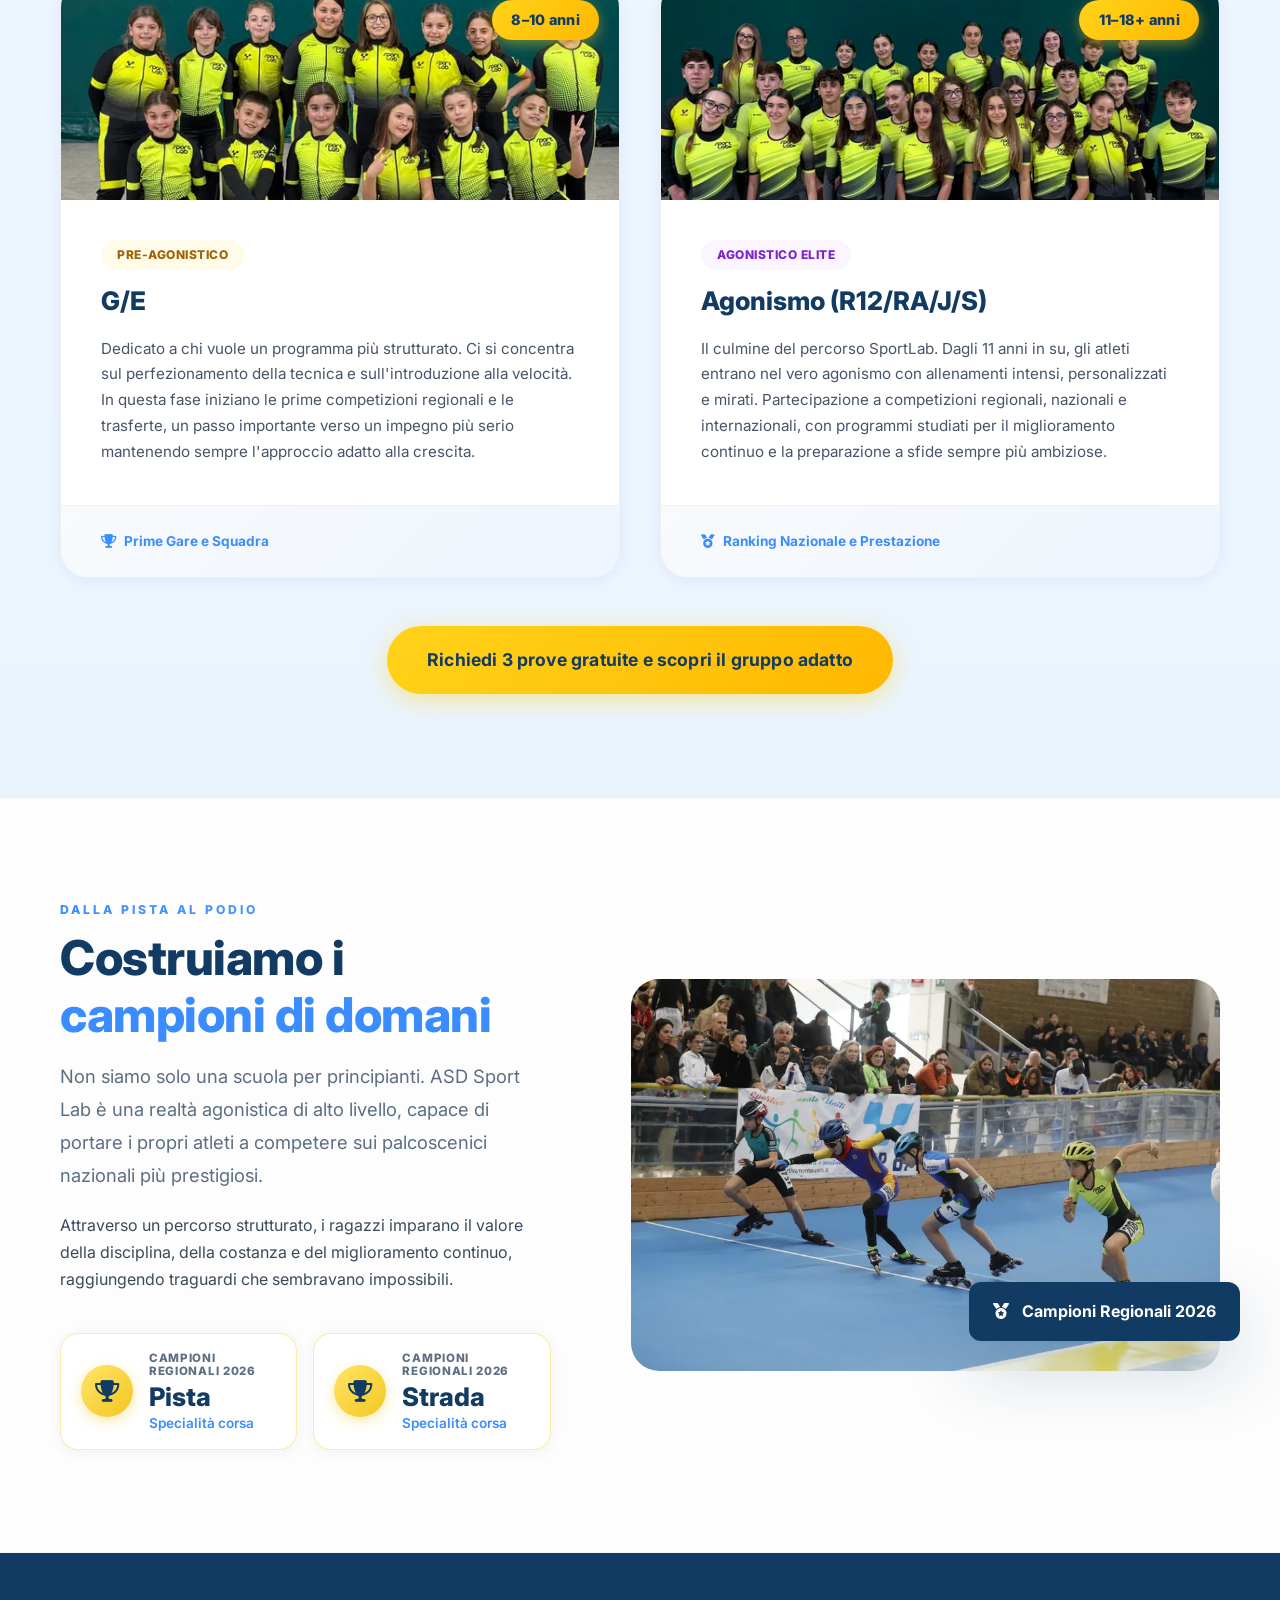
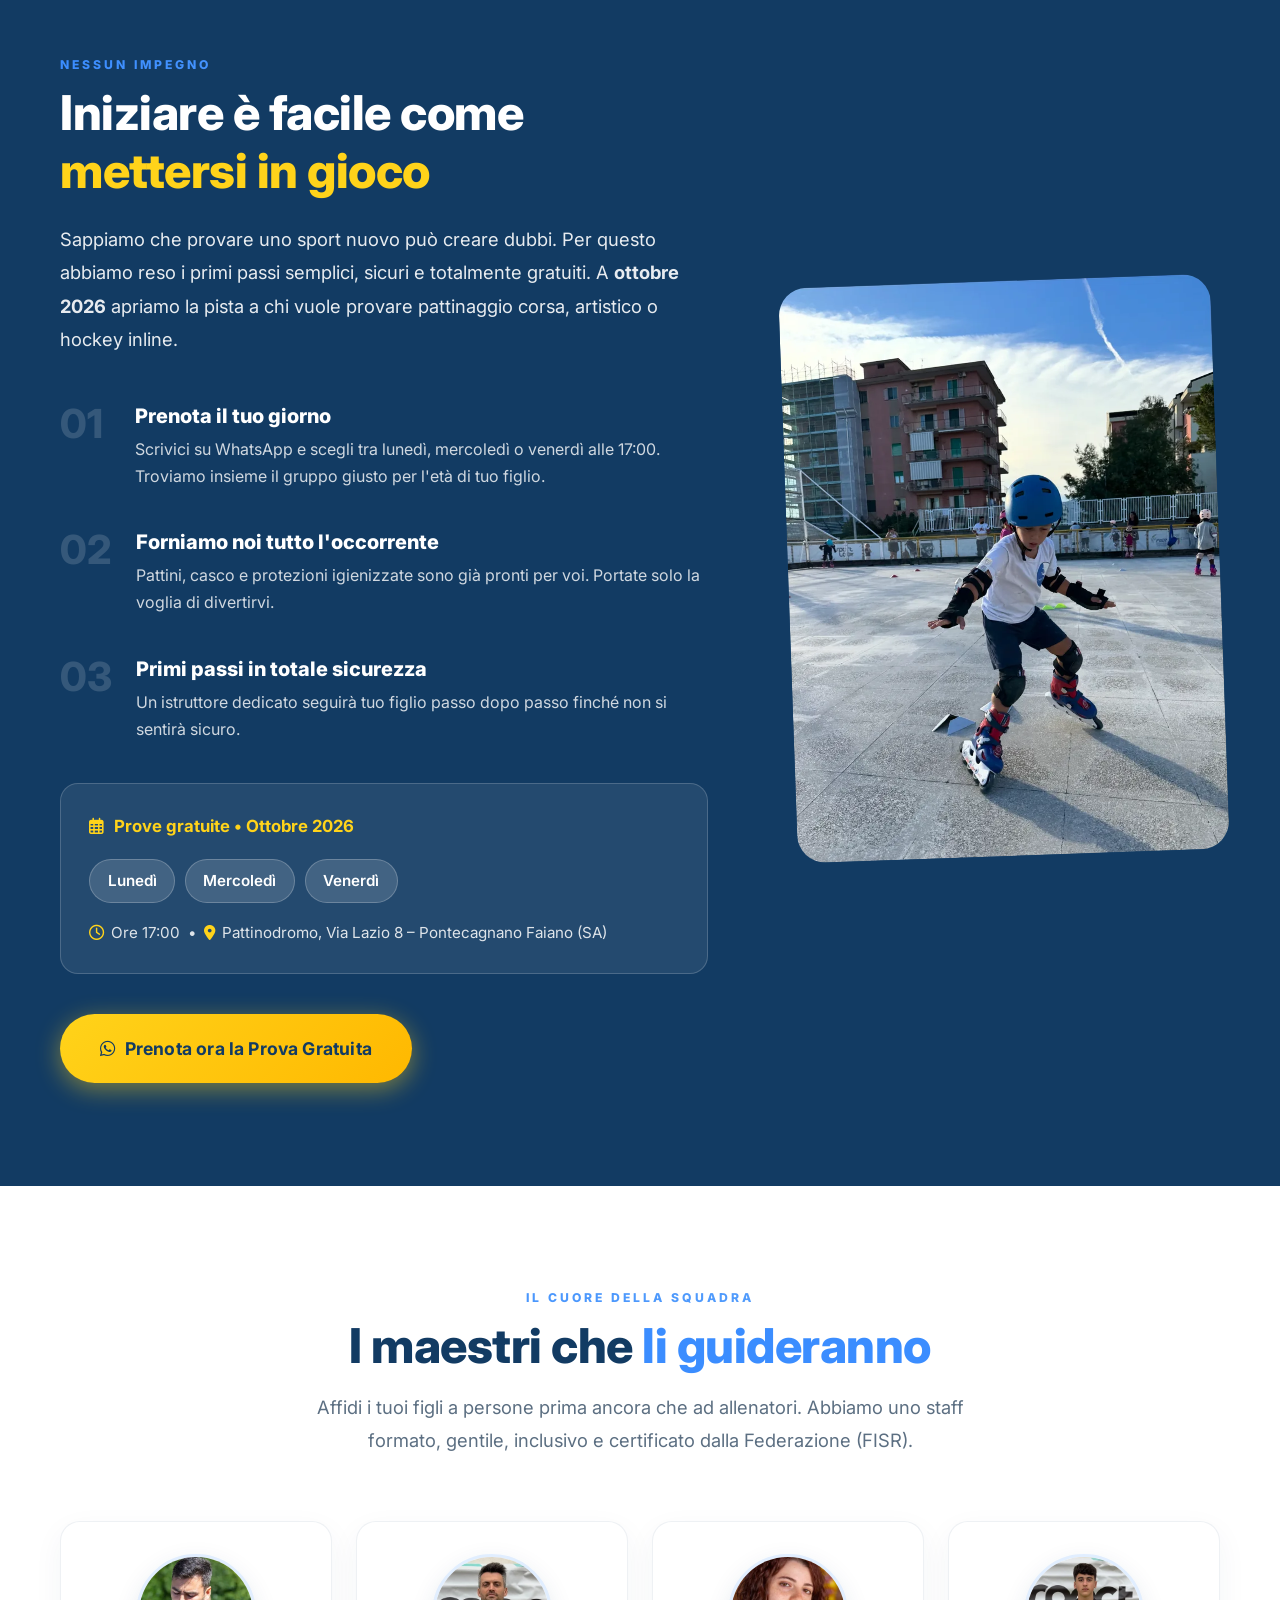
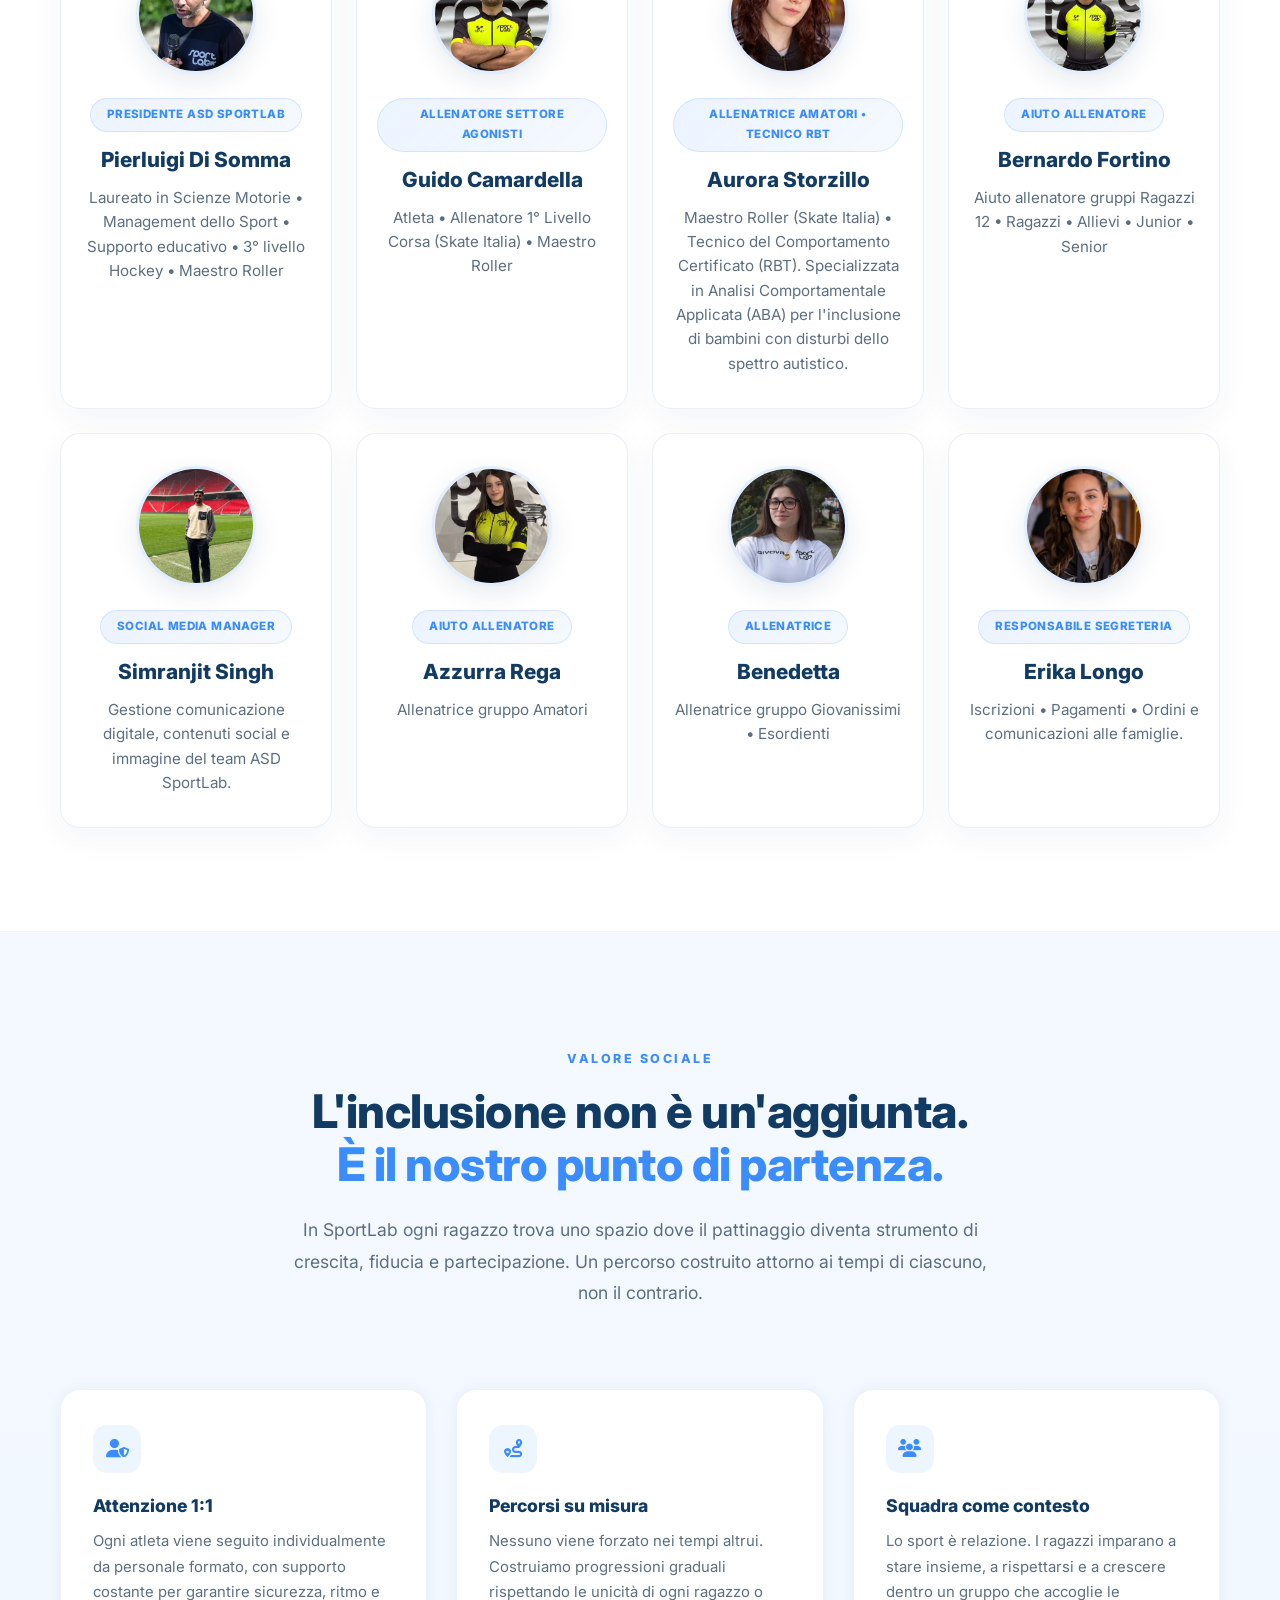
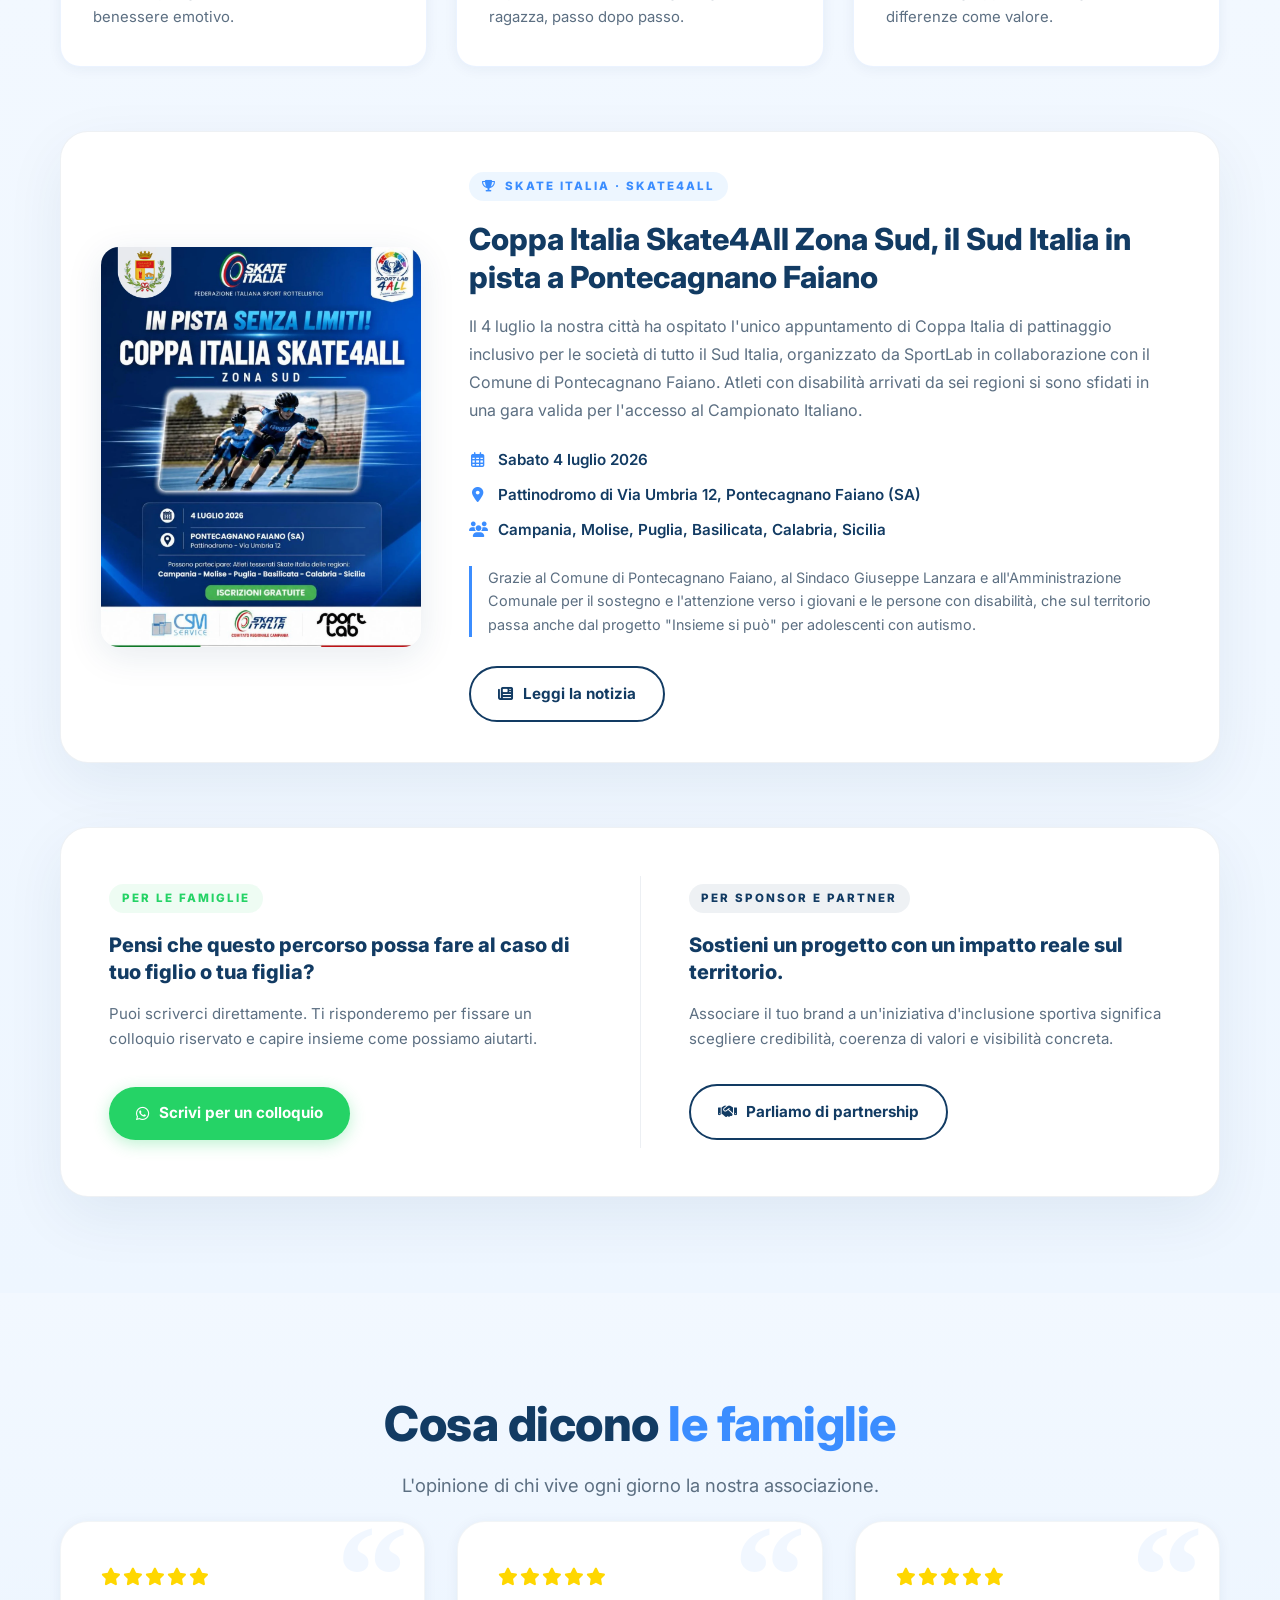
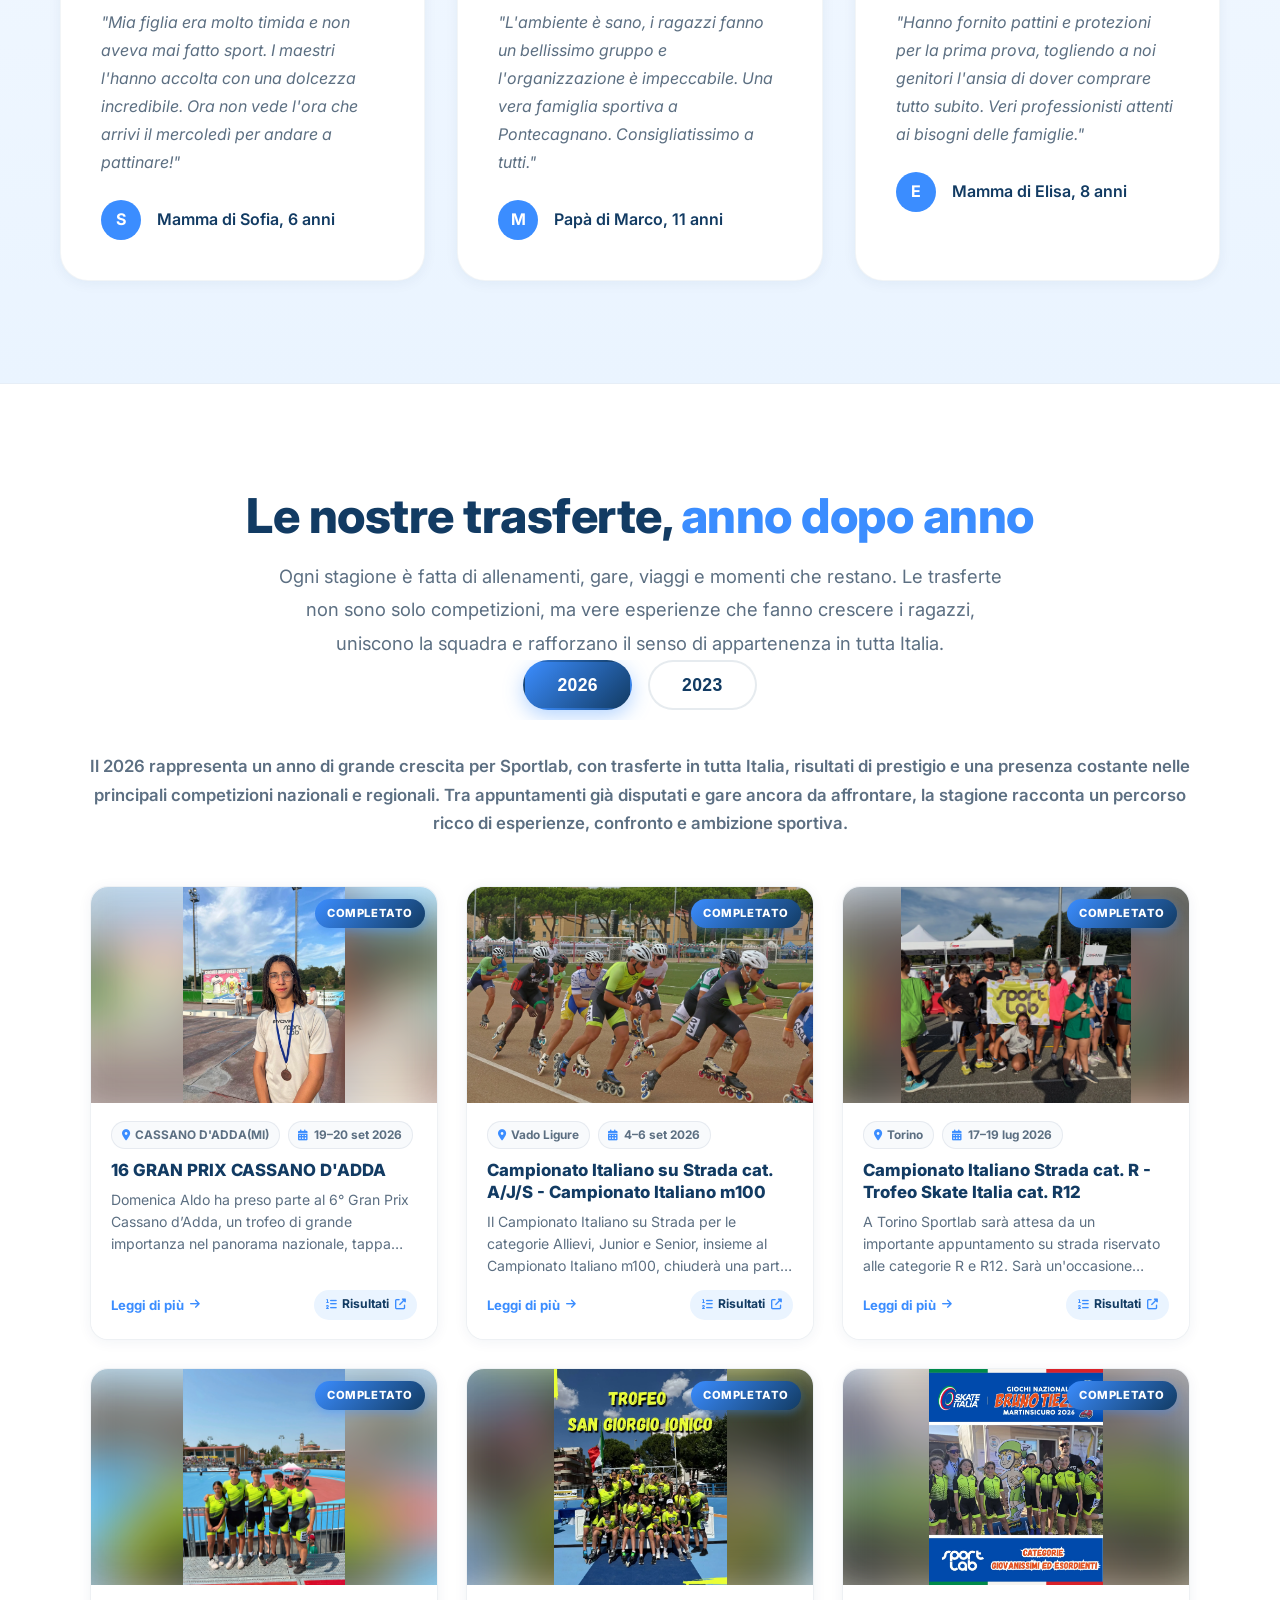
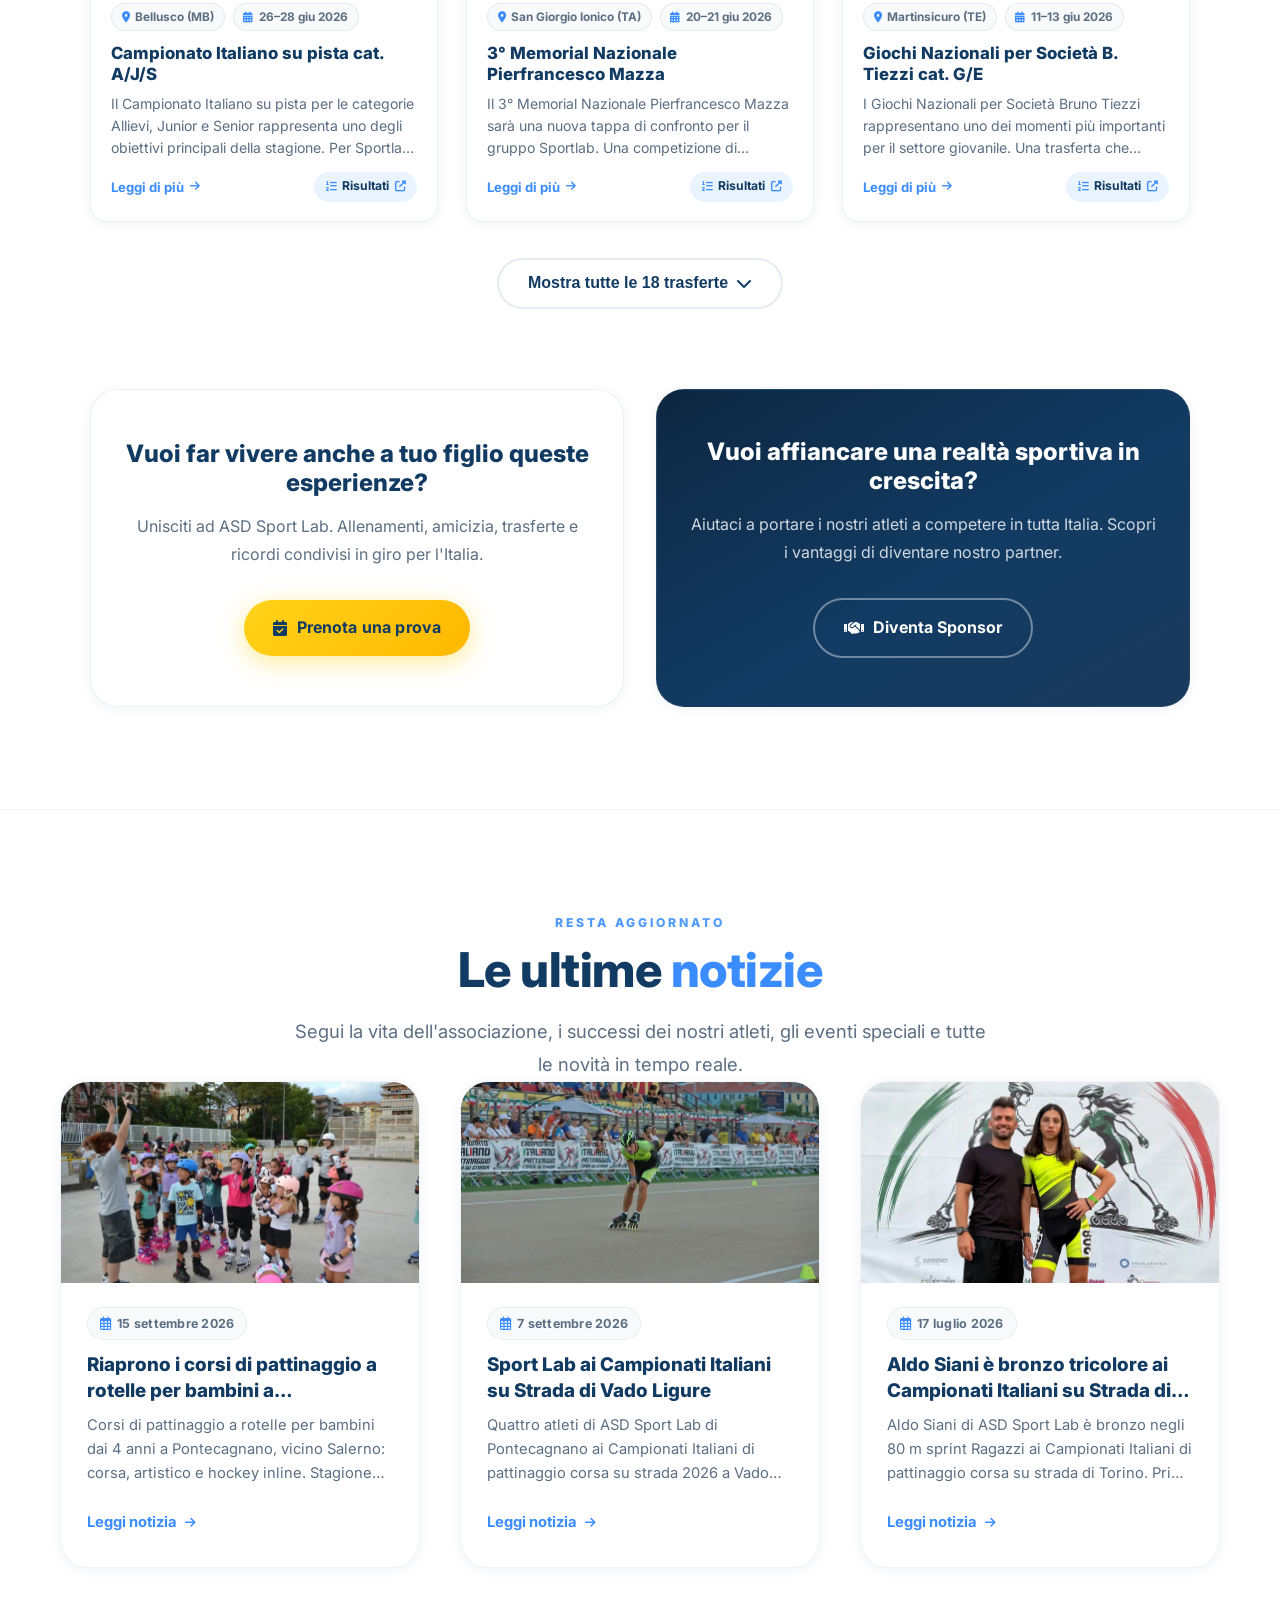
==== commit 6519a9d6: "aggiorato corso piu adatto mobile" ====
--- a/index.html
+++ b/index.html
@@ -578,16 +578,14 @@
             <!-- Le tre discipline — stagione 2026/2027 -->
             <div class="courses-subhead">
                 <span class="courses-subhead-title">Le discipline</span>
-                <span class="courses-subhead-hint">Scorri <i class="fas fa-arrow-right"></i></span>
-            </div>
-            <div class="discipline-grid" data-carousel>
+            </div>
+            <div class="discipline-grid">
                 <article class="discipline-card">
-                    <picture class="discipline-media">
-                        <source media="(max-width: 640px)" srcset="images/corsi/pattinaggio-corsa-mobile.webp" width="720" height="600">
+                    <div class="discipline-media">
                         <img src="images/corsi/pattinaggio-corsa.webp"
                             alt="Bambine con pattini in linea durante il corso di pattinaggio corsa ASD Sport Lab sulla pista di Via Lazio, Pontecagnano"
                             width="800" height="600" loading="lazy">
-                    </picture>
+                    </div>
                     <div class="discipline-icon"><i class="fas fa-bolt"></i></div>
                     <h3 class="discipline-name">Pattinaggio corsa</h3>
                     <p class="discipline-desc">La nostra disciplina storica: velocità, tecnica e resistenza sulla
@@ -595,12 +593,11 @@
                 </article>
 
                 <article class="discipline-card">
-                    <picture class="discipline-media">
-                        <source media="(max-width: 640px)" srcset="images/corsi/pattinaggio-artistico-mobile.webp" width="720" height="600">
+                    <div class="discipline-media">
                         <img src="images/corsi/pattinaggio-artistico.webp"
                             alt="Istruttrice e allieve durante la lezione di pattinaggio artistico a rotelle ASD Sport Lab, Pontecagnano Salerno"
                             width="800" height="600" loading="lazy">
-                    </picture>
+                    </div>
                     <div class="discipline-icon"><i class="fas fa-star"></i></div>
                     <h3 class="discipline-name">Pattinaggio artistico</h3>
                     <p class="discipline-desc">Eleganza, equilibrio e musicalità. Un percorso che unisce postura,
@@ -608,12 +605,11 @@
                 </article>
 
                 <article class="discipline-card">
-                    <picture class="discipline-media">
-                        <source media="(max-width: 640px)" srcset="images/corsi/hockey-inline-mobile.webp" width="720" height="600">
+                    <div class="discipline-media">
                         <img src="images/corsi/hockey-inline.webp"
                             alt="Bambini con bastone e disco durante il corso di hockey inline ASD Sport Lab, Pontecagnano Salerno"
                             width="800" height="600" loading="lazy">
-                    </picture>
+                    </div>
                     <div class="discipline-icon"><i class="fas fa-hockey-puck"></i></div>
                     <h3 class="discipline-name">Hockey inline</h3>
                     <p class="discipline-desc">Gioco di squadra sui pattini: rapidità, lettura del campo e spirito di
--- a/css/enhanced.css
+++ b/css/enhanced.css
@@ -1009,42 +1009,17 @@
         grid-template-columns: 1fr;
         gap: 1rem;
         margin-top: 2.5rem;
-    }
-
-    /* Card orizzontale: foto a sinistra, testo a destra */
+        max-width: 520px;
+        margin-left: auto;
+        margin-right: auto;
+    }
+
     .discipline-card {
-        display: grid;
-        grid-template-columns: 38% 1fr;
-        grid-template-areas:
-            "media name"
-            "media desc";
-        align-content: center;
-        column-gap: 1.5rem;
-        padding: 0;
-        text-align: left;
+        padding: 0 1.5rem 1.75rem;
     }
 
     .discipline-media {
-        grid-area: media;
-        margin: 0;
-        aspect-ratio: auto;
-        min-height: 190px;
-    }
-
-    .discipline-icon {
-        display: none;
-    }
-
-    .discipline-name {
-        grid-area: name;
-        align-self: end;
-        padding-right: 1.5rem;
-    }
-
-    .discipline-desc {
-        grid-area: desc;
-        align-self: start;
-        padding-right: 1.5rem;
+        margin: 0 -1.5rem;
     }
 }
 
@@ -1597,103 +1572,53 @@
     }
 
     /* Le tre discipline: carosello di card con foto a tutta altezza */
+    /* Le tre discipline: card una sotto l'altra, foto intera e testo sotto */
+    .discipline-grid {
+        margin-top: 0;
+        gap: 1rem;
+    }
+
+    .discipline-card,
+    .discipline-card:hover {
+        padding: 0 1.25rem 1.4rem;
+        border-radius: 20px;
+        transform: none;
+    }
+
+    .discipline-media {
+        margin: 0 -1.25rem;
+    }
+
+    .discipline-card:hover .discipline-media img {
+        transform: none;
+    }
+
+    .discipline-icon {
+        width: 48px;
+        height: 48px;
+        margin: -24px auto 0.75rem;
+        font-size: 1.1rem;
+    }
+
+    .discipline-name {
+        font-size: 1.15rem;
+        margin-bottom: 0.4rem;
+    }
+
+    .discipline-desc {
+        font-size: 0.9rem;
+        line-height: 1.6;
+    }
+
+    /* I quattro corsi: carosello con le tappe del percorso */
+    .discipline-grid + .courses-subhead {
+        margin-top: 2.25rem;
+    }
+
     /* Più spazio sotto le card: l'ombra non viene tagliata dallo scorrimento */
-    .discipline-grid,
     .courses-grid-premium {
         padding-bottom: 34px;
         margin-bottom: -20px;
-    }
-
-    .discipline-grid {
-        margin-top: 0;
-        gap: 12px;
-    }
-
-    .discipline-grid > .discipline-card {
-        flex-basis: 80%;
-    }
-
-    .discipline-card,
-    .discipline-card:hover {
-        position: relative;
-        display: flex;
-        flex-direction: column;
-        padding: 0;
-        border: 0;
-        border-radius: 22px;
-        background: #0f2f50;
-        box-shadow: 0 14px 32px rgba(18, 59, 99, 0.2);
-        transform: none;
-    }
-
-    /* Foto in alto che sfuma nel pannello blu del testo */
-    .discipline-media {
-        position: relative;
-        aspect-ratio: 6 / 5;
-        min-height: 0;
-        background: #0f2f50;
-    }
-
-    .discipline-media::after {
-        content: "";
-        position: absolute;
-        inset: auto 0 0;
-        height: 38%;
-        background: linear-gradient(180deg, rgba(15, 47, 80, 0), #0f2f50);
-        pointer-events: none;
-    }
-
-    .discipline-card:hover .discipline-media img {
-        transform: none;
-    }
-
-    .discipline-icon {
-        display: flex;
-        position: absolute;
-        top: 14px;
-        left: 14px;
-        width: 42px;
-        height: 42px;
-        margin: 0;
-        border: 1px solid rgba(255, 255, 255, 0.4);
-        background: rgba(15, 47, 80, 0.35);
-        -webkit-backdrop-filter: blur(10px);
-        backdrop-filter: blur(10px);
-        box-shadow: none;
-        color: #fff;
-        font-size: 1rem;
-    }
-
-    .discipline-name {
-        position: relative;
-        margin: -1.1rem 0 0.4rem;
-        padding: 0 1.2rem;
-        align-self: stretch;
-        font-size: 1.3rem;
-        font-weight: 800;
-        letter-spacing: -0.01em;
-        color: #fff;
-    }
-
-    .discipline-desc {
-        padding: 0 1.2rem 1.35rem;
-        align-self: stretch;
-        font-size: 0.84rem;
-        line-height: 1.5;
-        color: rgba(255, 255, 255, 0.82);
-    }
-
-    /* I quattro corsi: carosello con le tappe del percorso */
-    .courses-grid-premium + .carousel-dots,
-    .discipline-grid + .carousel-dots {
-        margin-bottom: 0.25rem;
-    }
-
-    .discipline-grid + .carousel-dots + .courses-subhead {
-        margin-top: 2.25rem;
-    }
-
-    .courses-grid-premium {
         margin-top: 0;
         counter-reset: tappa;
     }
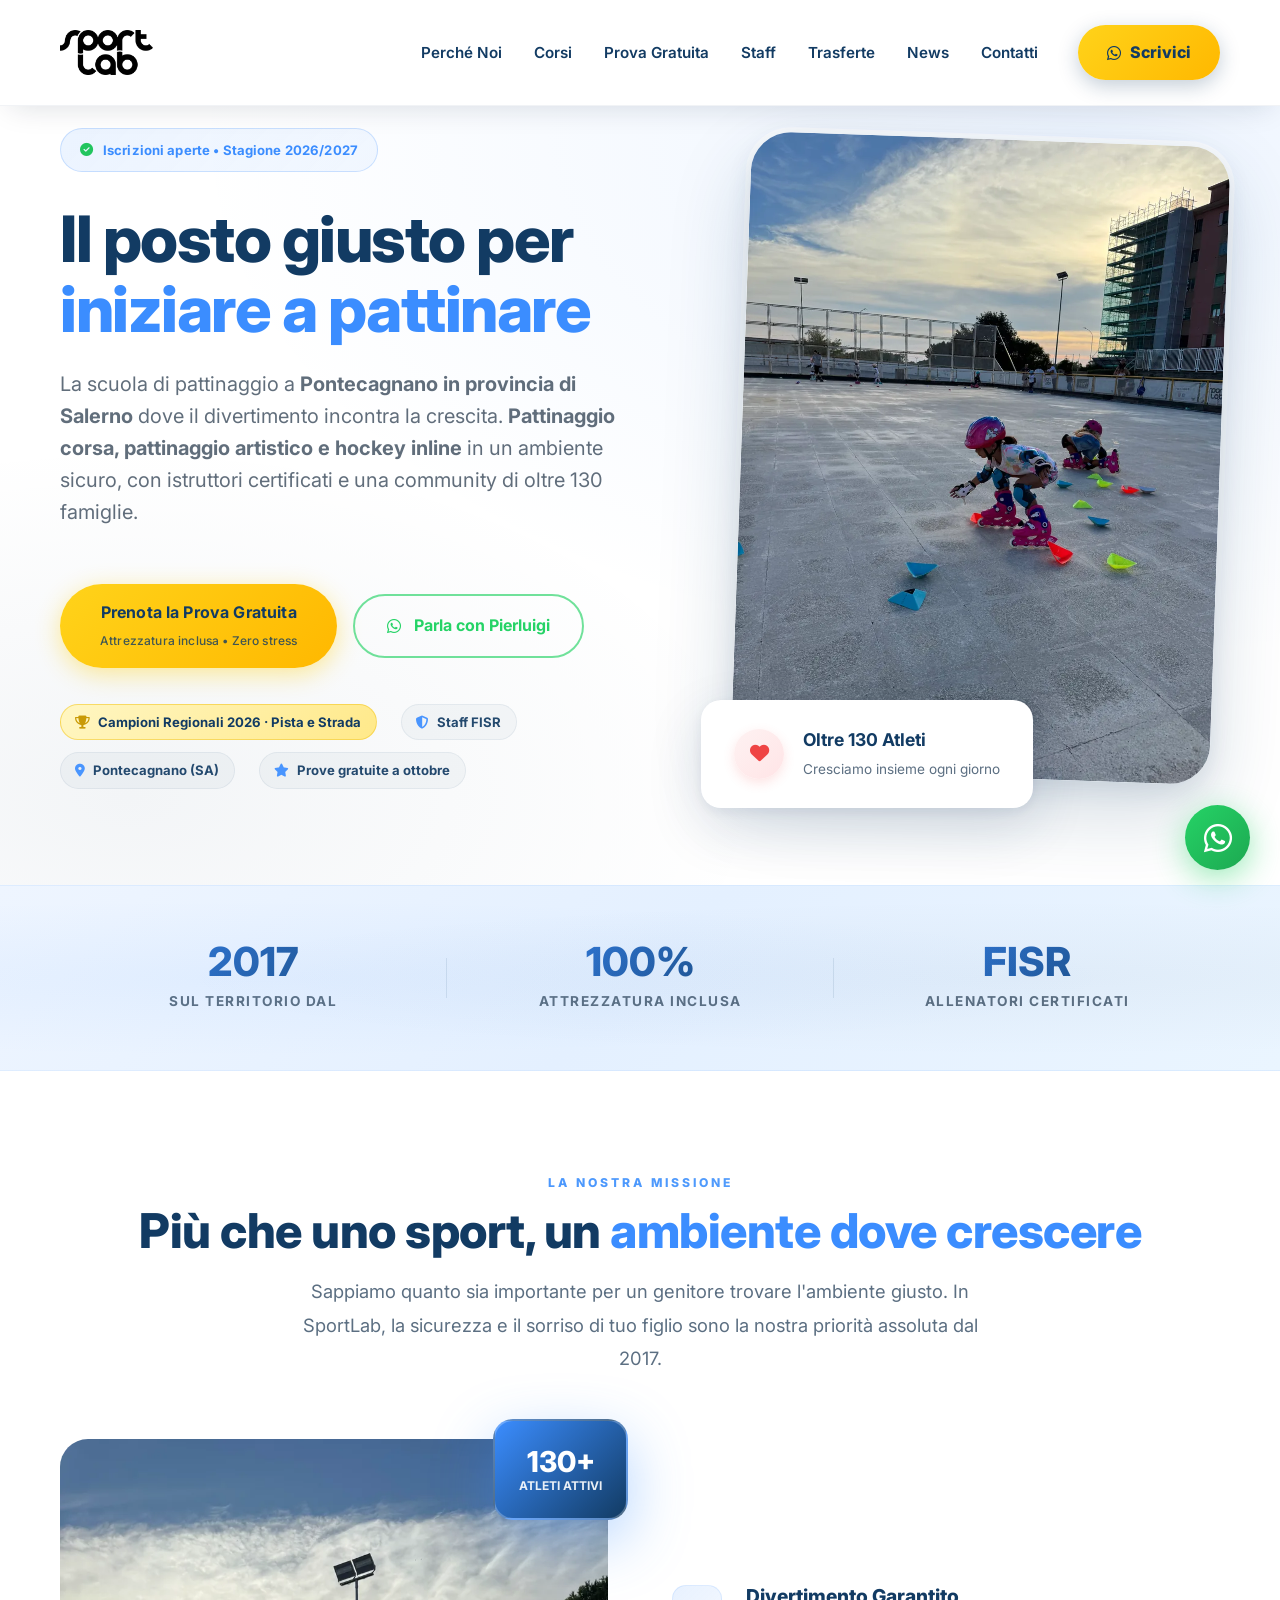
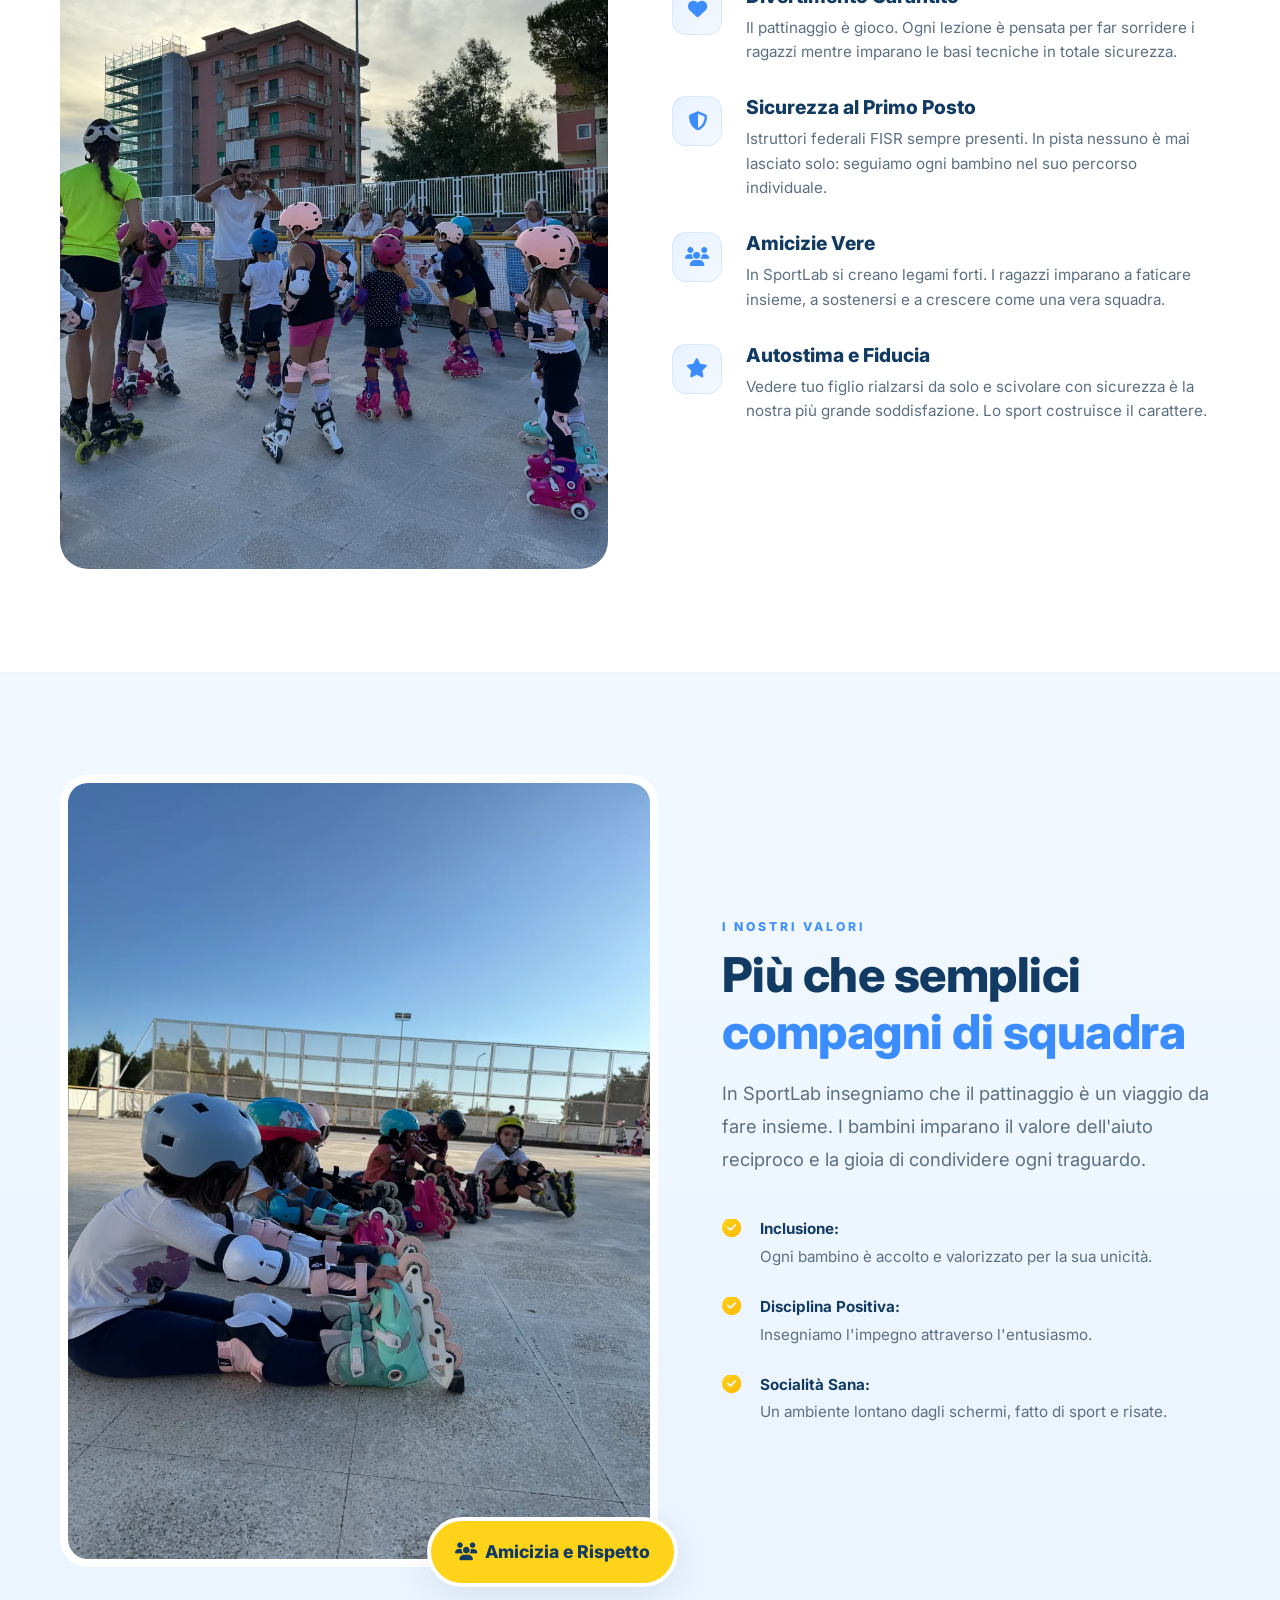
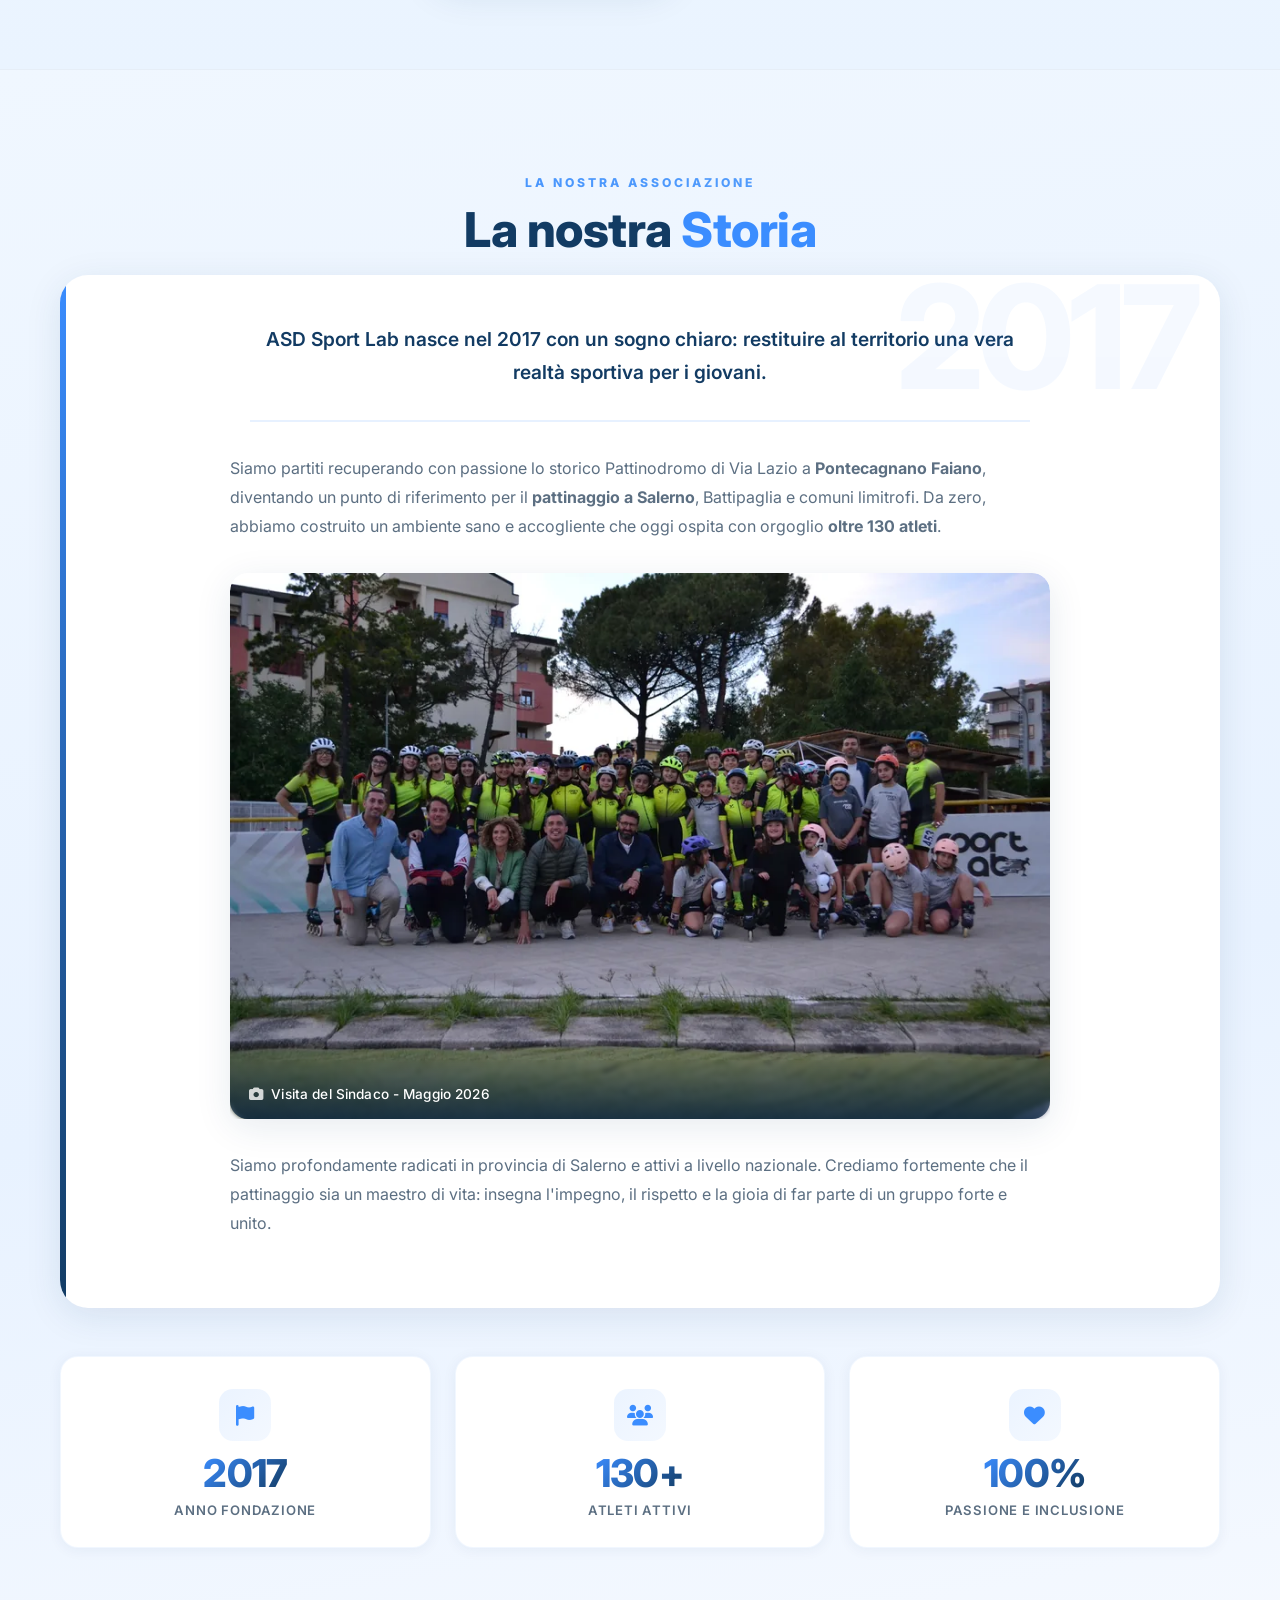
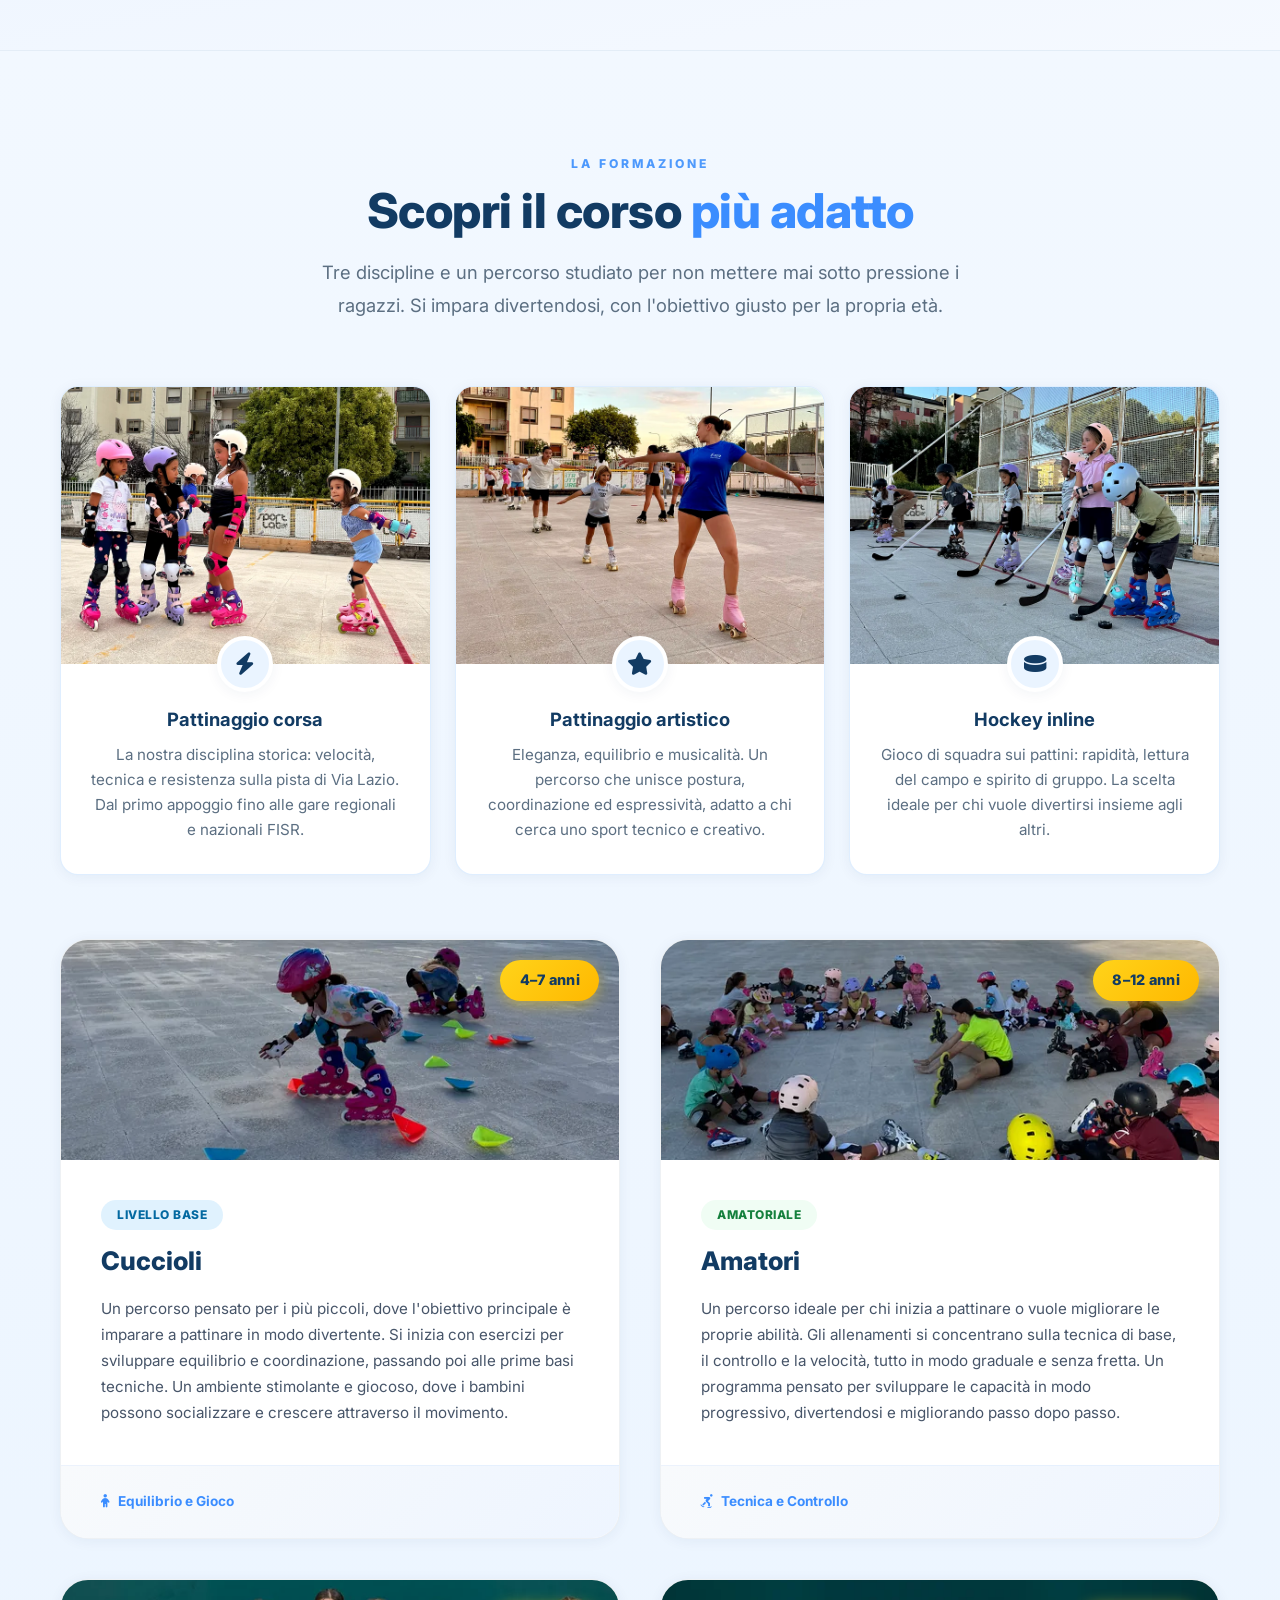
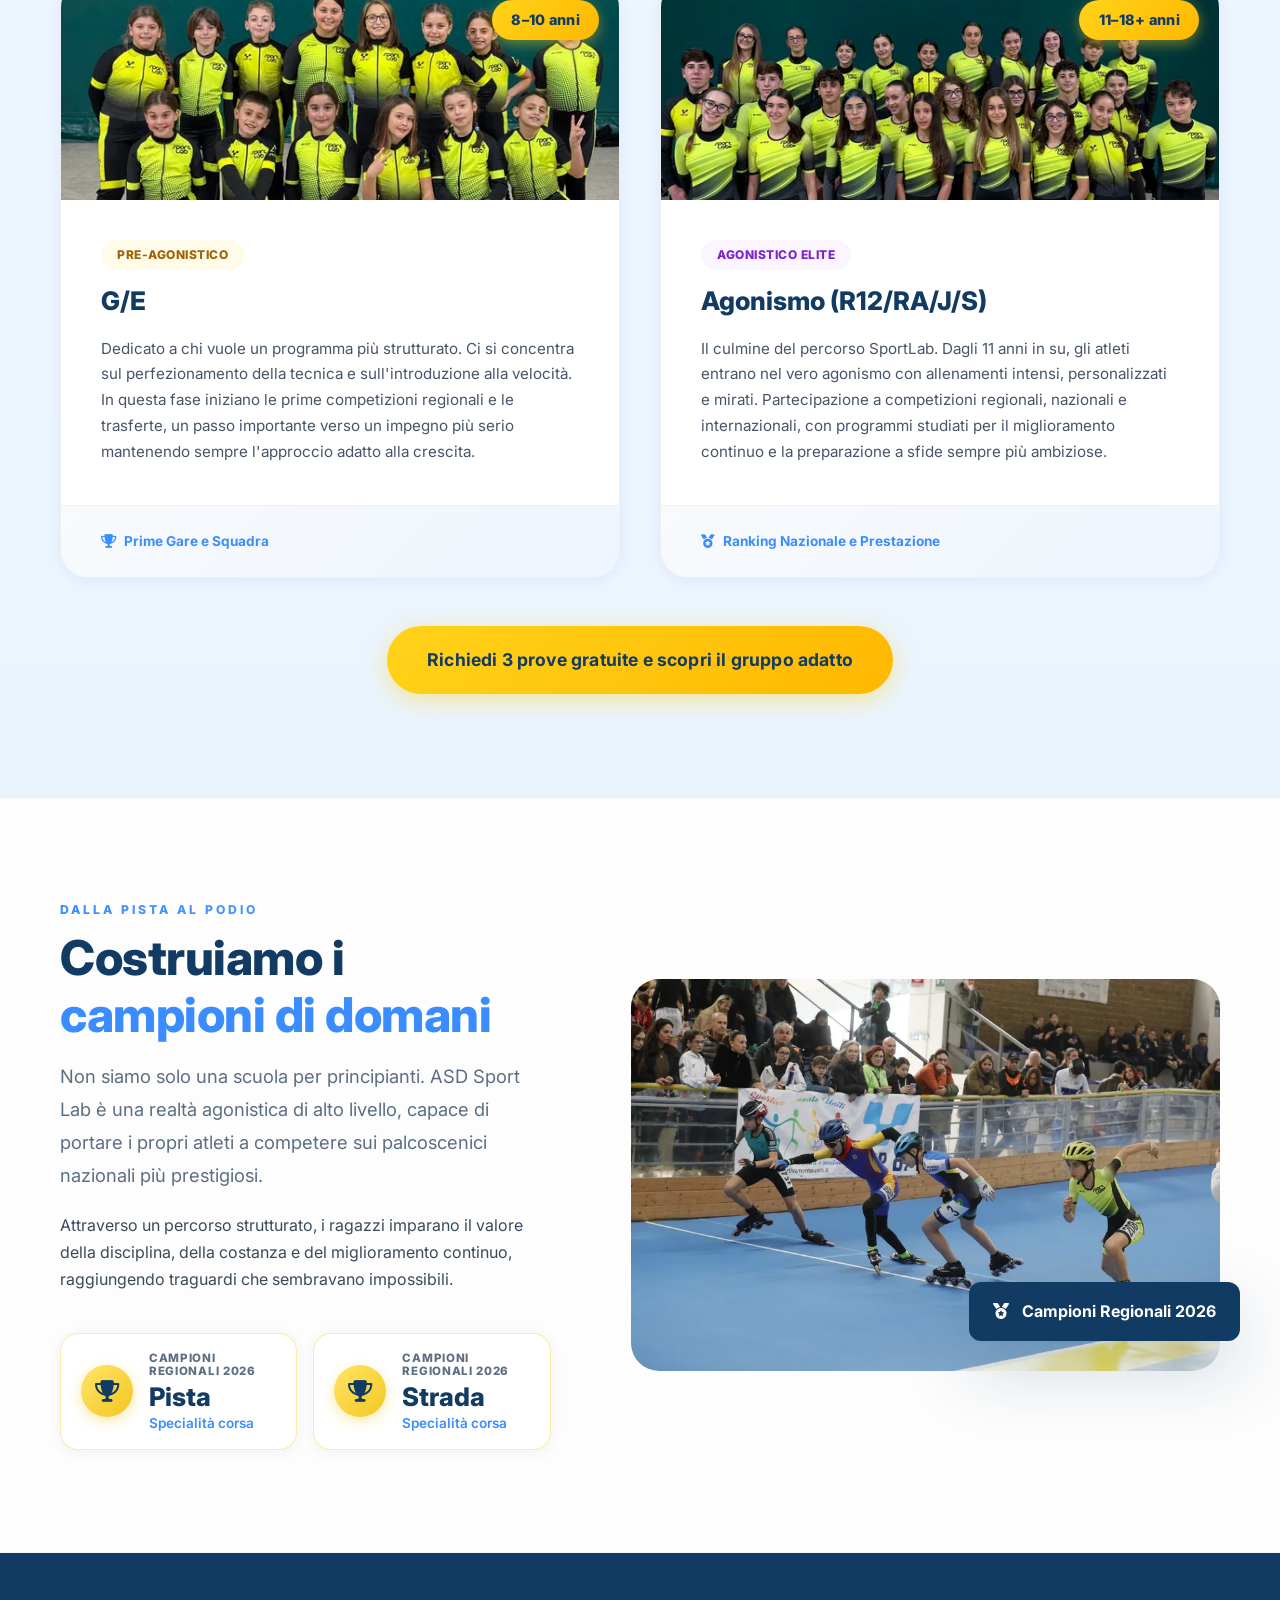
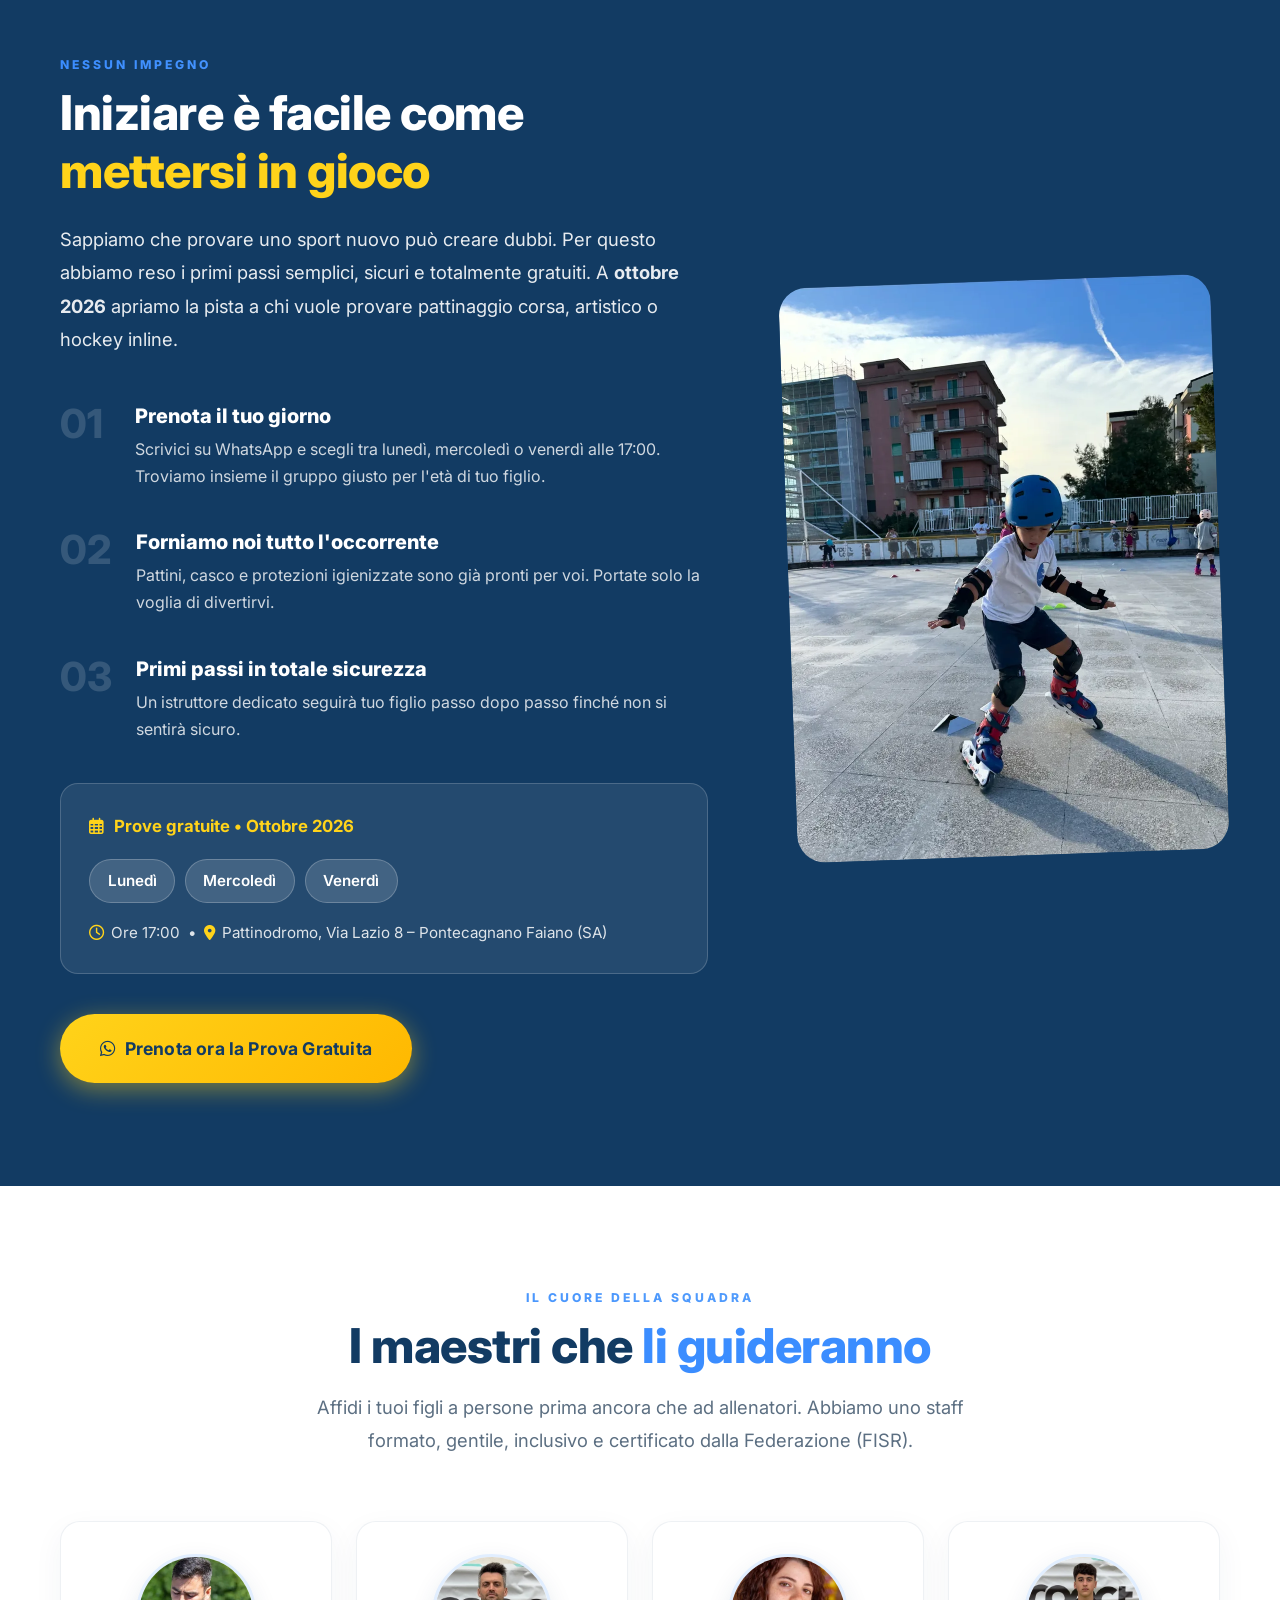
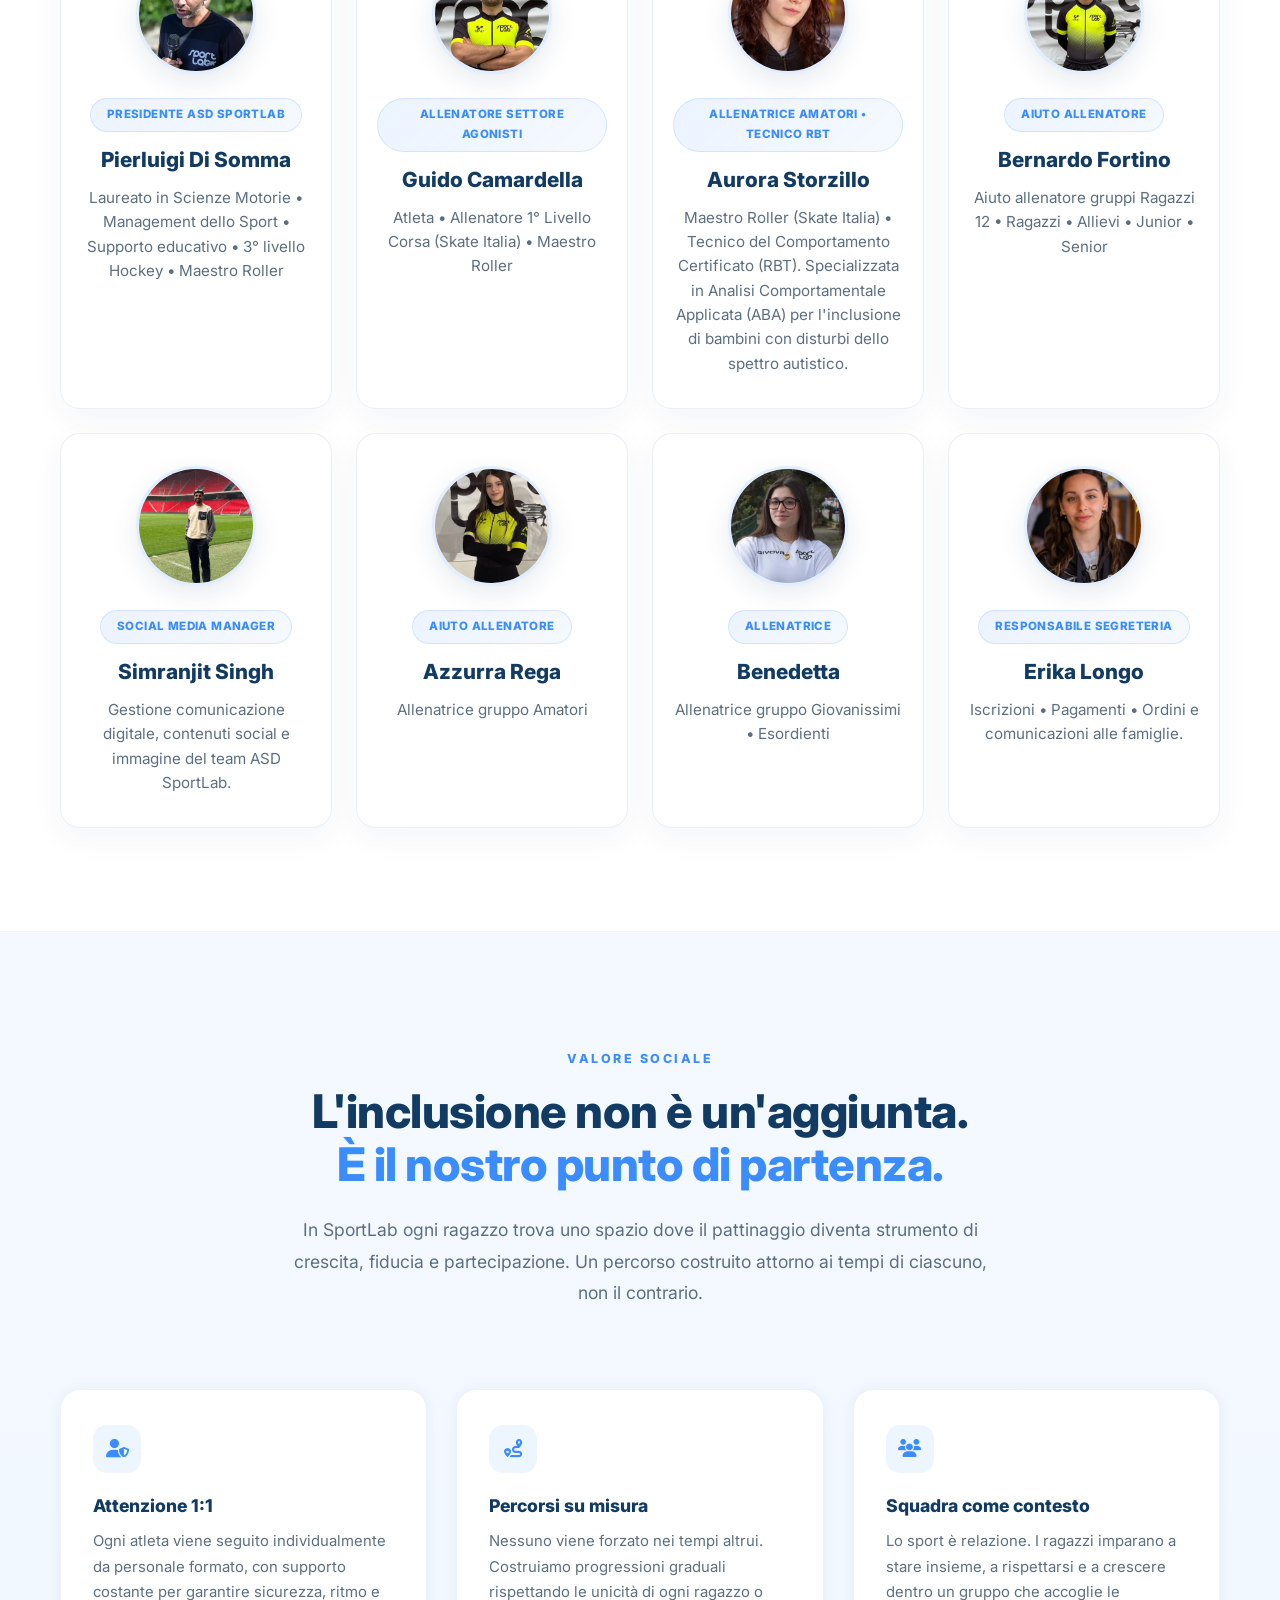
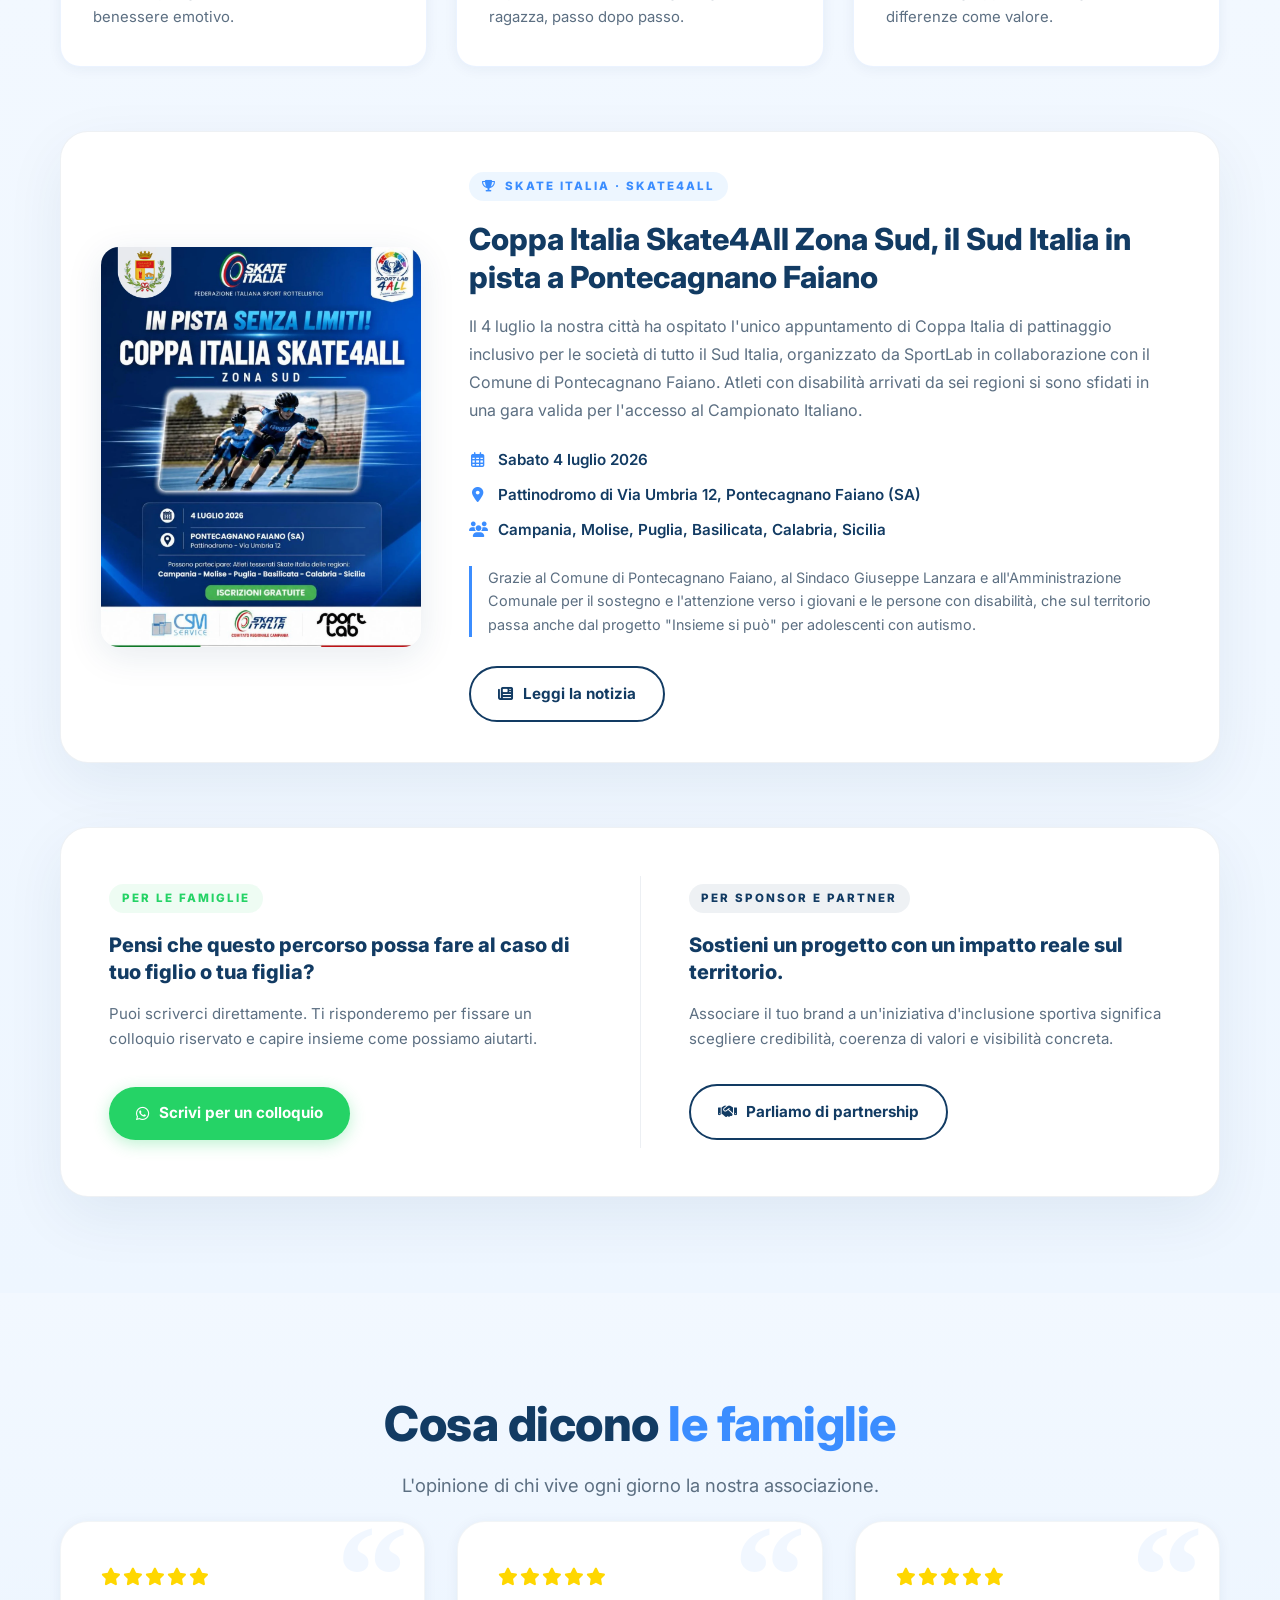
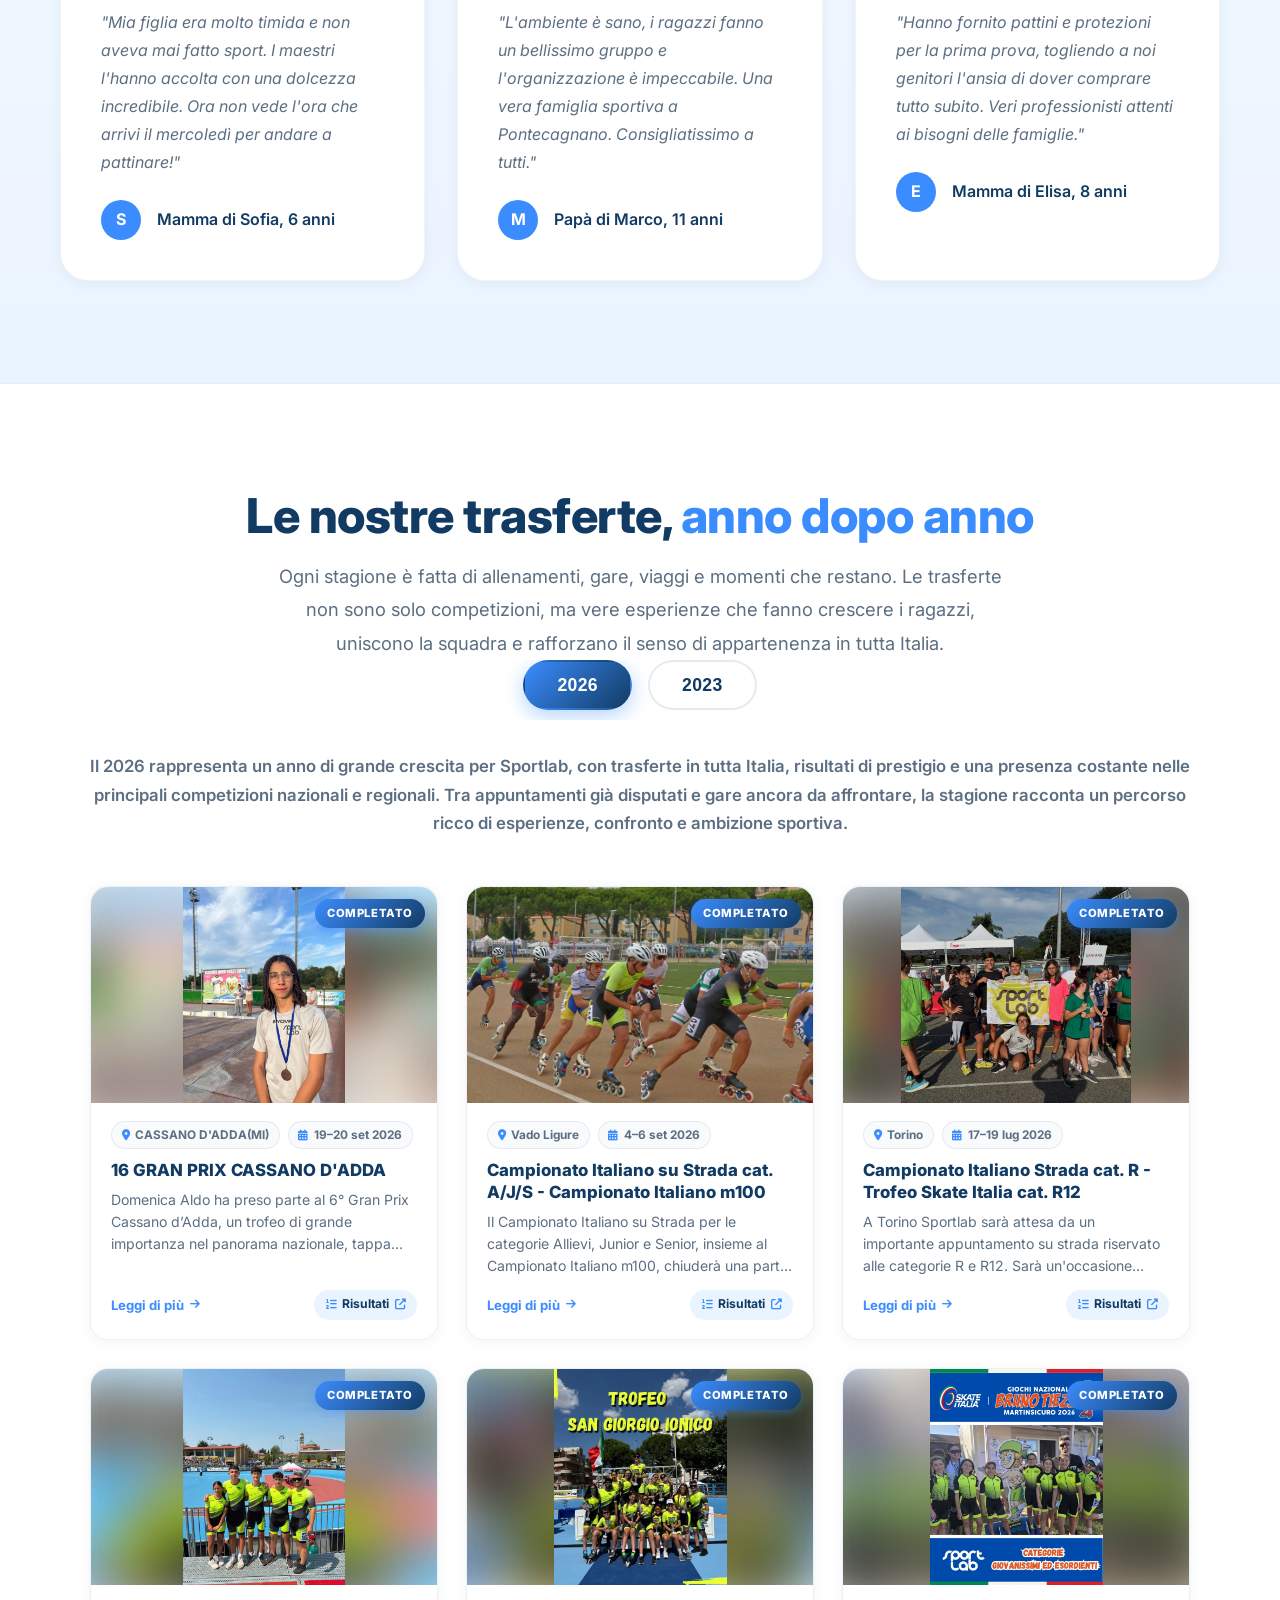
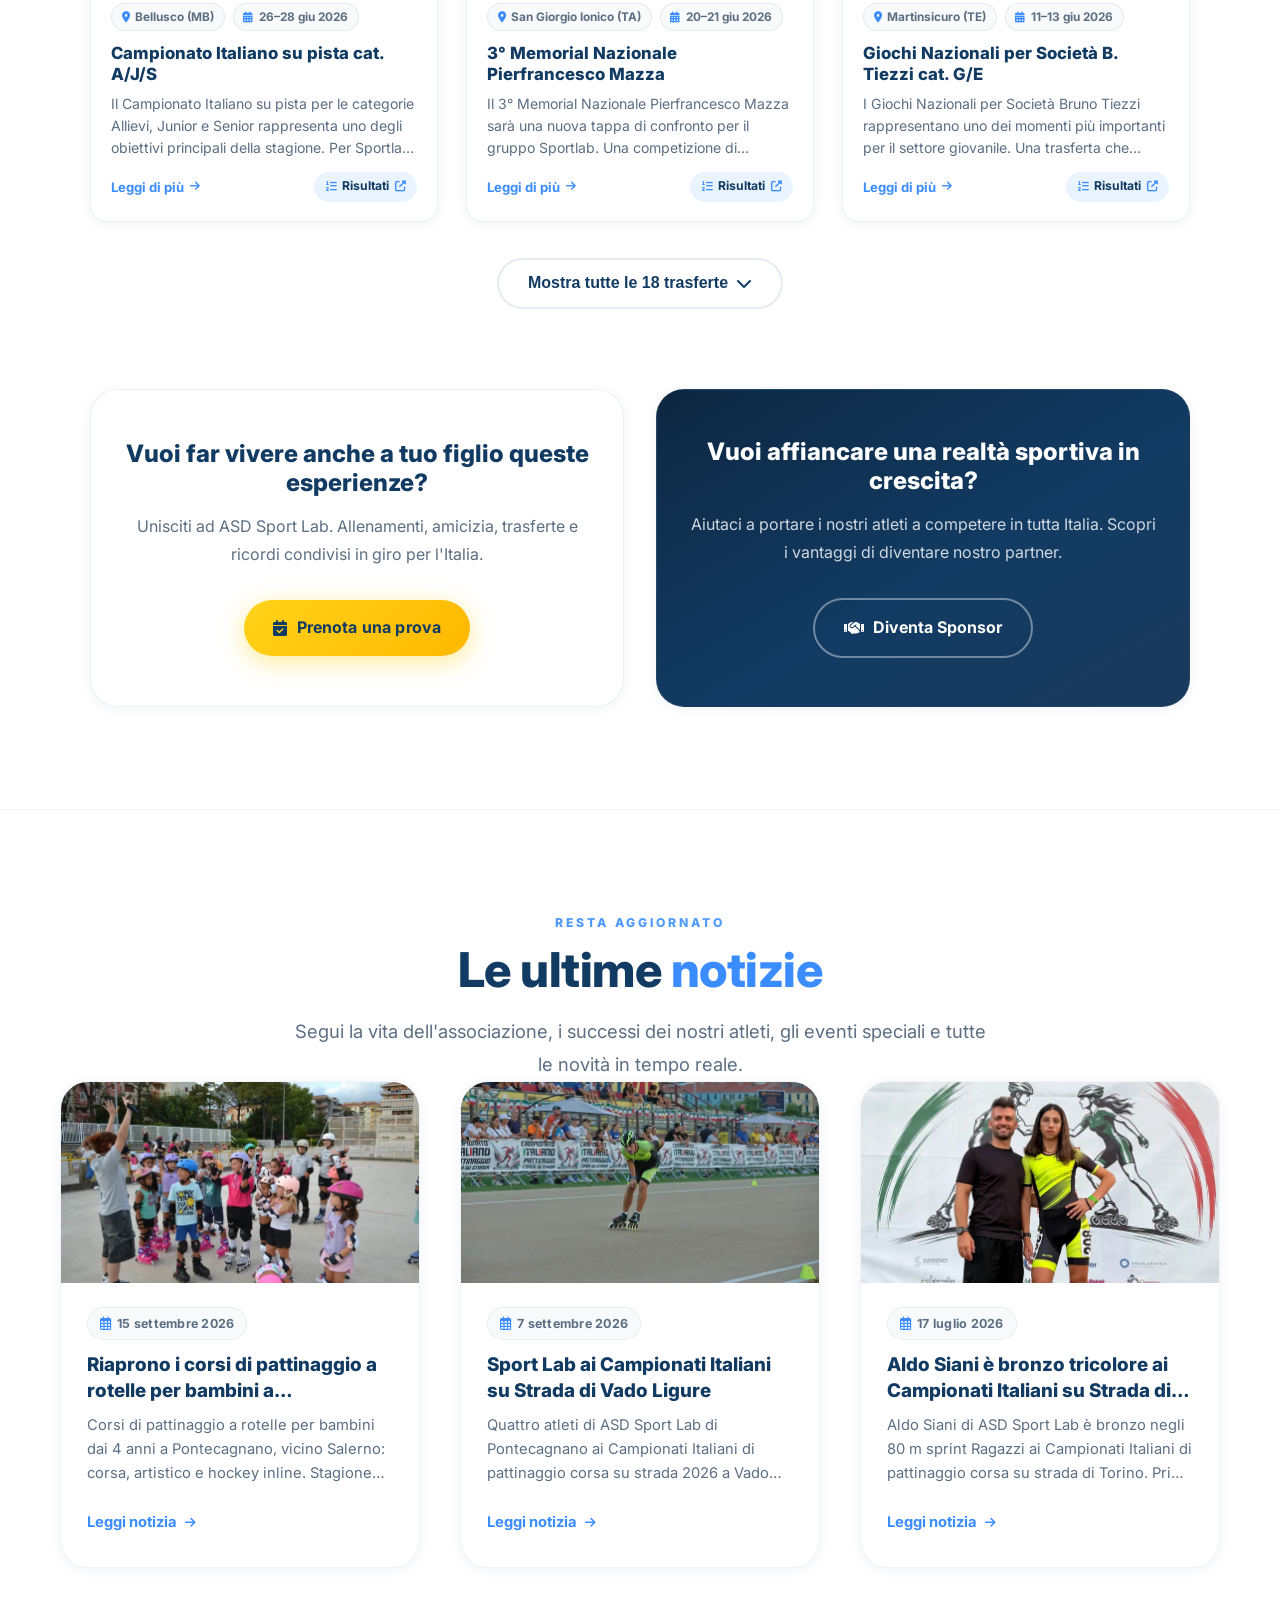
==== commit 89eaeafb: "ottimizzazione seo + minature" ====
--- a/index.html
+++ b/index.html
@@ -1401,10 +1401,13 @@
                 </div>
             </div>
 
-            <div class="instagram-cta-wrapper" style="margin-top: 3rem;">
+            <div class="instagram-cta-wrapper" style="margin-top: 3rem; display: flex; flex-wrap: wrap; justify-content: center; gap: 1rem;">
                 <a href="https://www.instagram.com/sportlab_pontecagnano/" target="_blank" rel="noopener"
                     class="btn btn-primary btn-large shadow">
                     <i class="fab fa-instagram"></i> Segui su Instagram
+                </a>
+                <a href="gallery.html" class="btn btn-outline btn-large">
+                    <i class="fas fa-images"></i> Guarda le foto
                 </a>
             </div>
         </div>
@@ -1777,6 +1780,13 @@
             </div>
         </div>
         <div class="footer-bottom text-center">
+            <nav class="footer-nav" aria-label="Link utili">
+                <a href="#corsi">Corsi</a>
+                <a href="#prova">Prova gratuita</a>
+                <a href="news.html">News</a>
+                <a href="gallery.html">Foto</a>
+                <a href="#contatti">Contatti</a>
+            </nav>
             <p>&copy; 2026 ASD Sport Lab. Tutti i diritti riservati. Pattinodromo Via Lazio 8, 84098 Pontecagnano (SA).
             </p>
             <p class="footer-legal"><span>ASD Sport Lab — C.F. 95159940659</span><span class="footer-legal-sep"> — </span><span>Iscritta al <a href="https://www.coni.it/it/registro-societa-sportive/home/registro-2-0/RegistroDettaglio.html?id_societa=107524" target="_blank" rel="noopener">Registro Nazionale CONI</a> delle Associazioni e Società Sportive Dilettantistiche dal 19 ottobre 2017</span><span class="footer-legal-sep"> — </span><span>Affiliata <a href="https://www.fisr.it/" target="_blank" rel="noopener">FISR</a>, codice società 4014</span></p>
--- a/css/style.css
+++ b/css/style.css
@@ -2328,6 +2328,25 @@
     margin: 0;
 }
 
+/* Link utili (aiutano anche Google a trovare tutte le pagine) */
+.footer-nav {
+    display: flex;
+    flex-wrap: wrap;
+    justify-content: center;
+    gap: 0.5rem 1.75rem;
+    margin-bottom: 1.25rem;
+}
+
+.footer-nav a {
+    color: rgba(255, 255, 255, 0.75);
+    font-size: 0.95rem;
+    font-weight: 500;
+}
+
+.footer-nav a:hover {
+    color: #fff;
+}
+
 /* Riga istituzionale (CONI / FISR) */
 .footer-bottom .footer-legal {
     font-size: 0.8rem;
@@ -4530,6 +4549,16 @@
     background: radial-gradient(ellipse at 25% 80%, rgba(18, 59, 99, 0.04) 0%, transparent 60%);
     pointer-events: none;
 }
+/* Pagina 404: pulsanti sotto il titolo */
+.pagina-404-azioni {
+    position: relative;
+    z-index: 1;
+    display: flex;
+    flex-wrap: wrap;
+    justify-content: center;
+    gap: 0.75rem;
+    margin-top: 2rem;
+}
 .news-page-hero h1 {
     font-size: clamp(2rem, 4.5vw, 3rem);
     margin-bottom: 0.8rem;
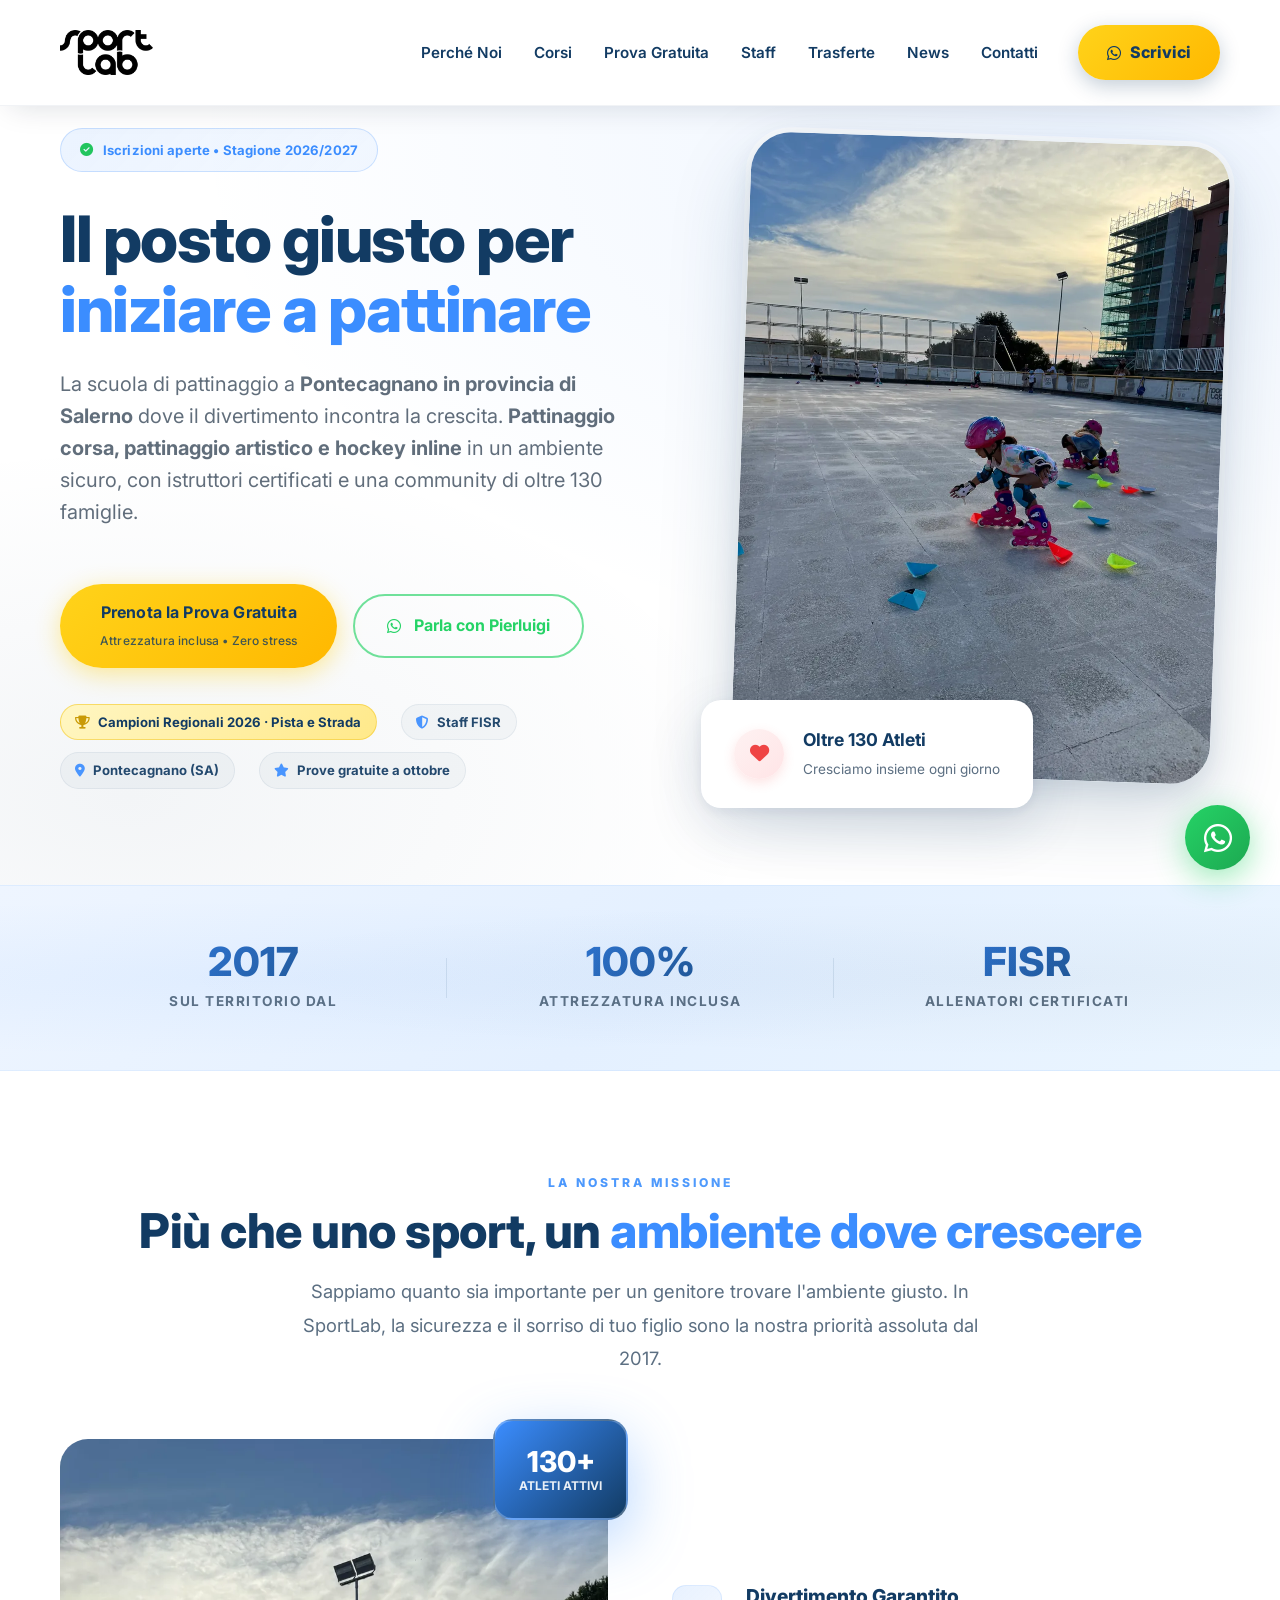
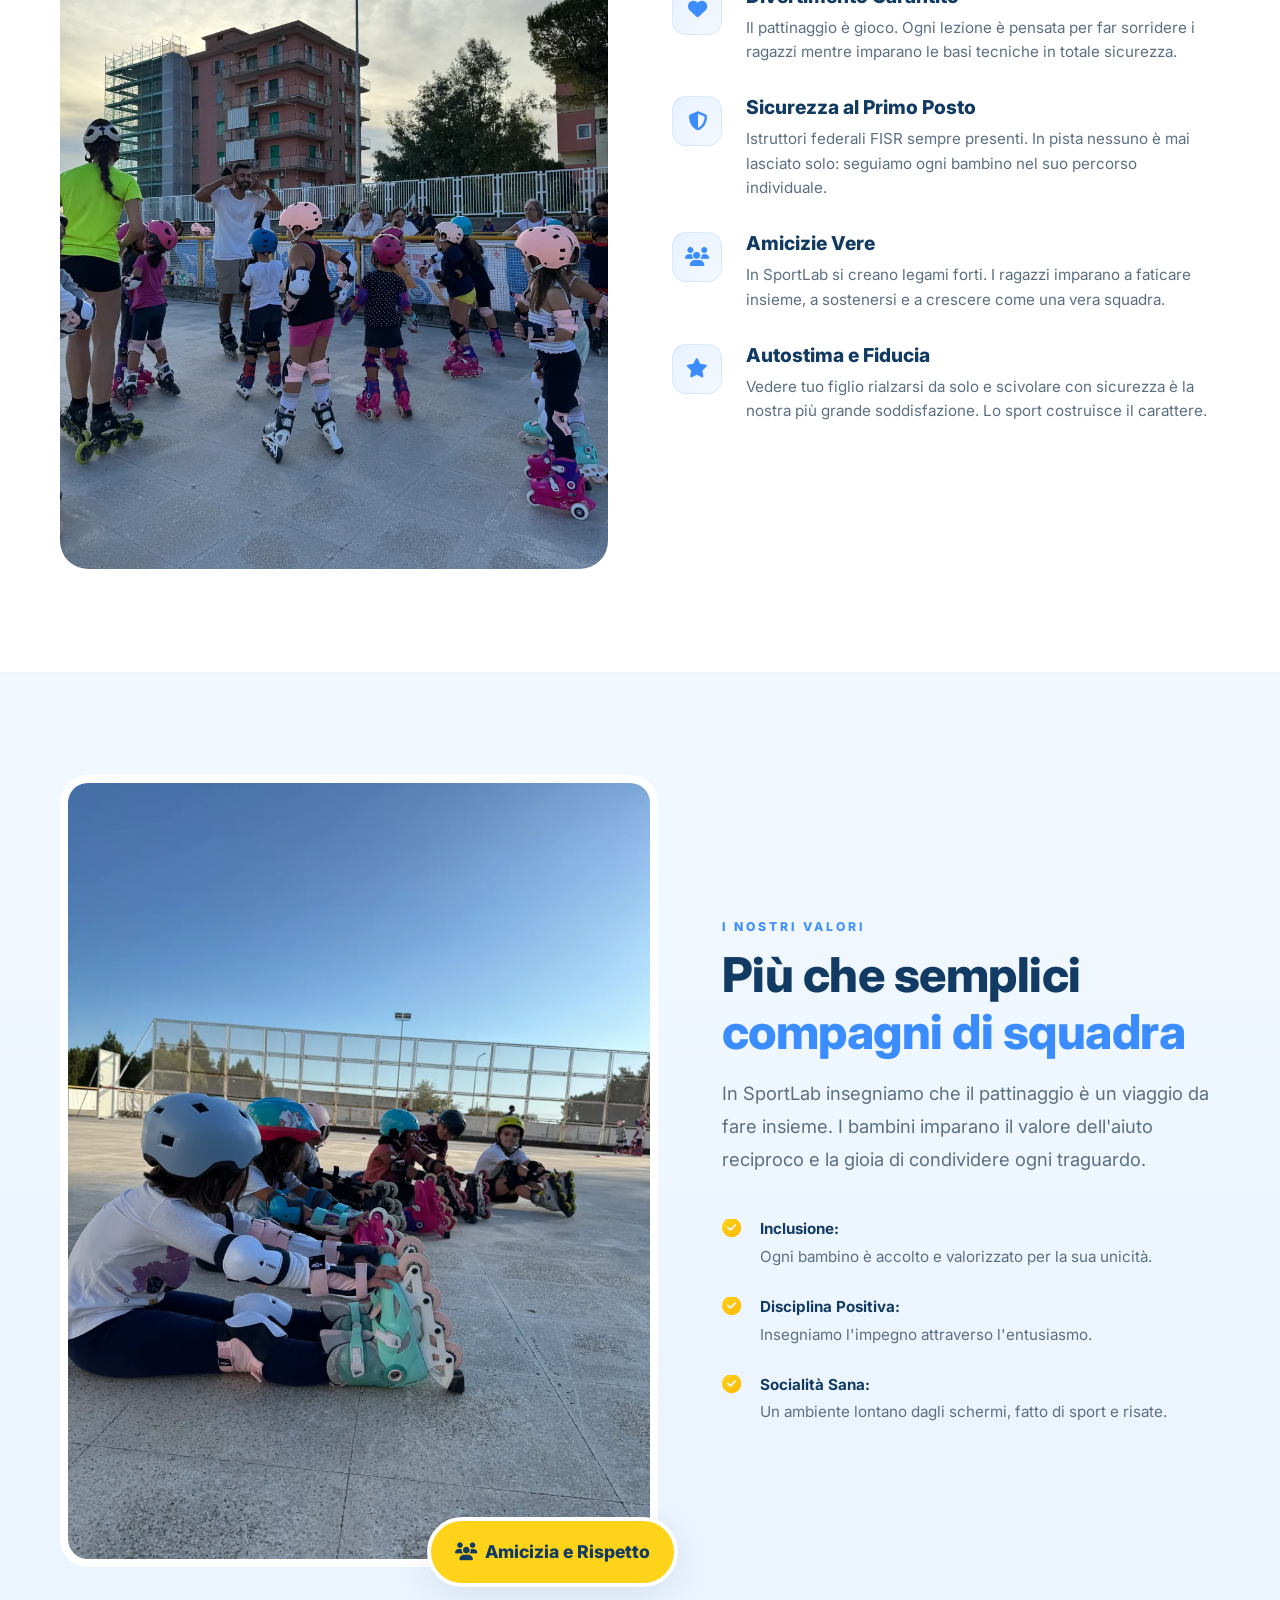
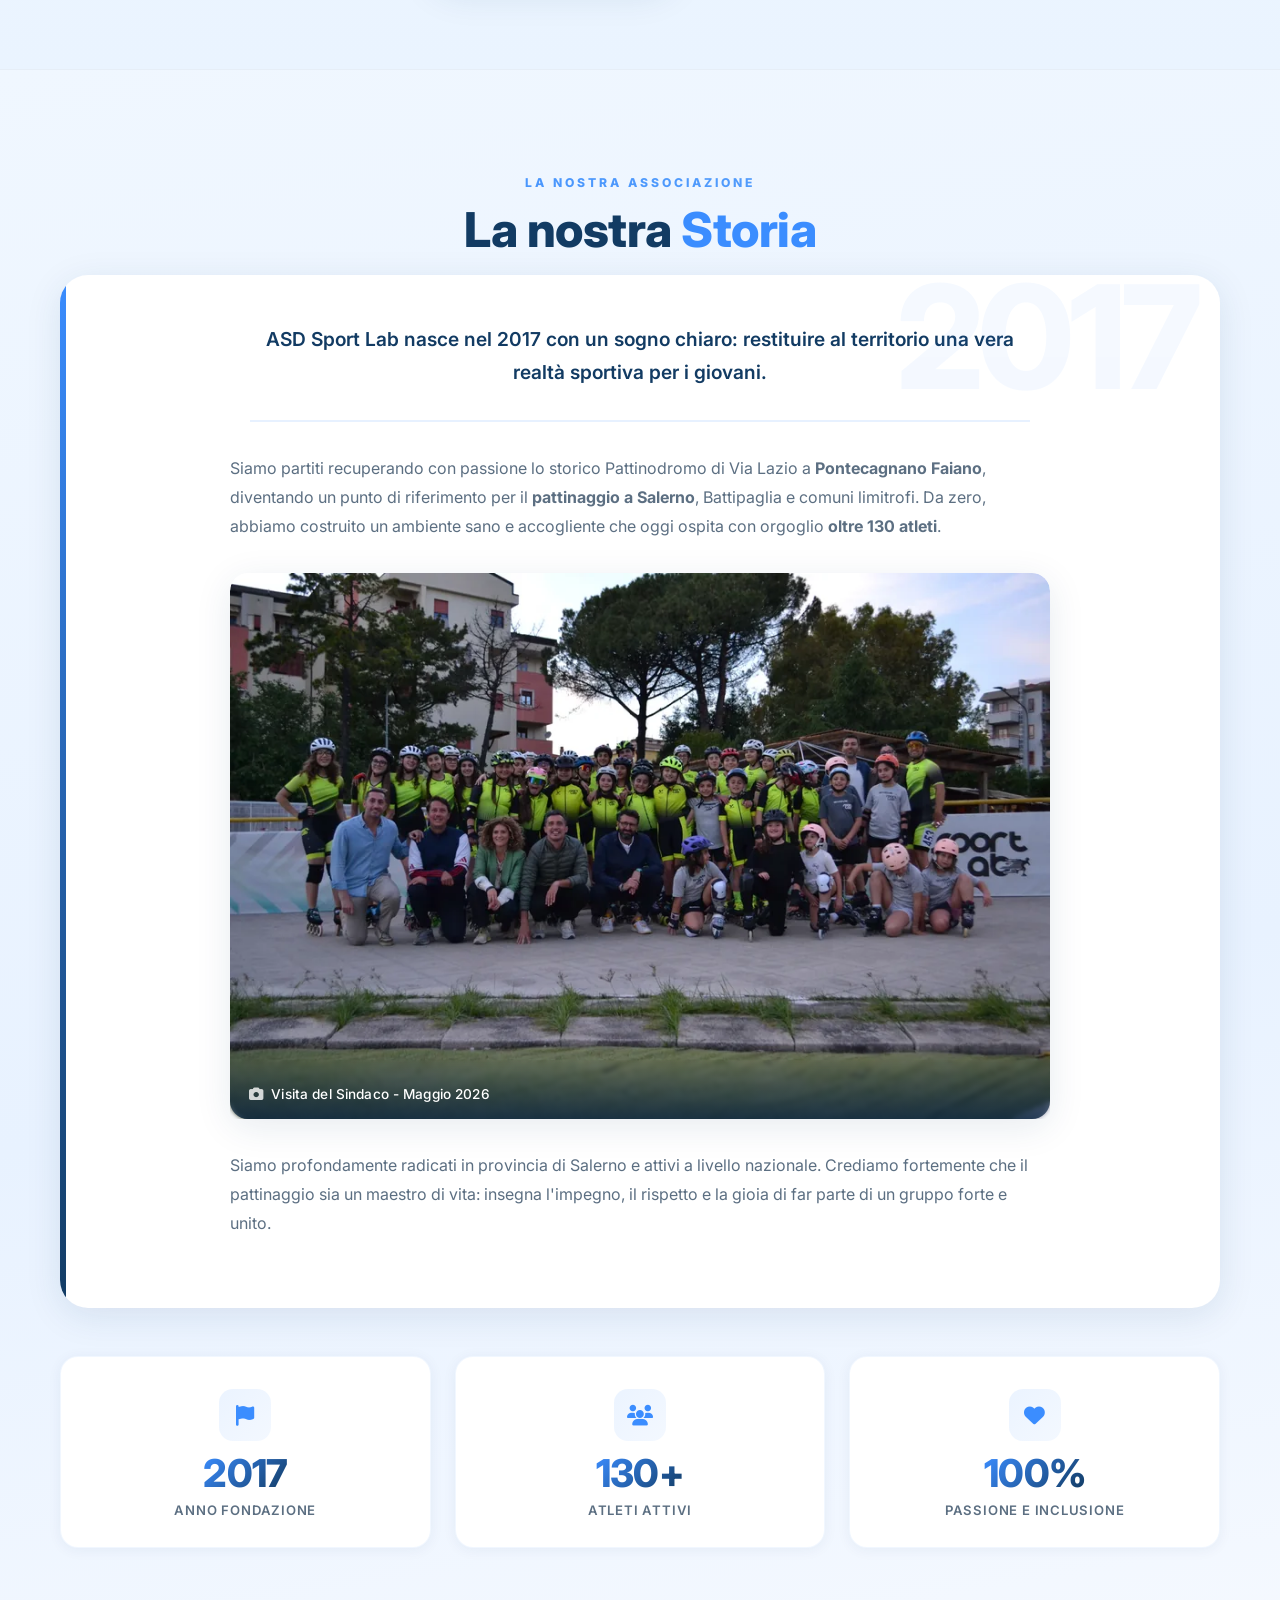
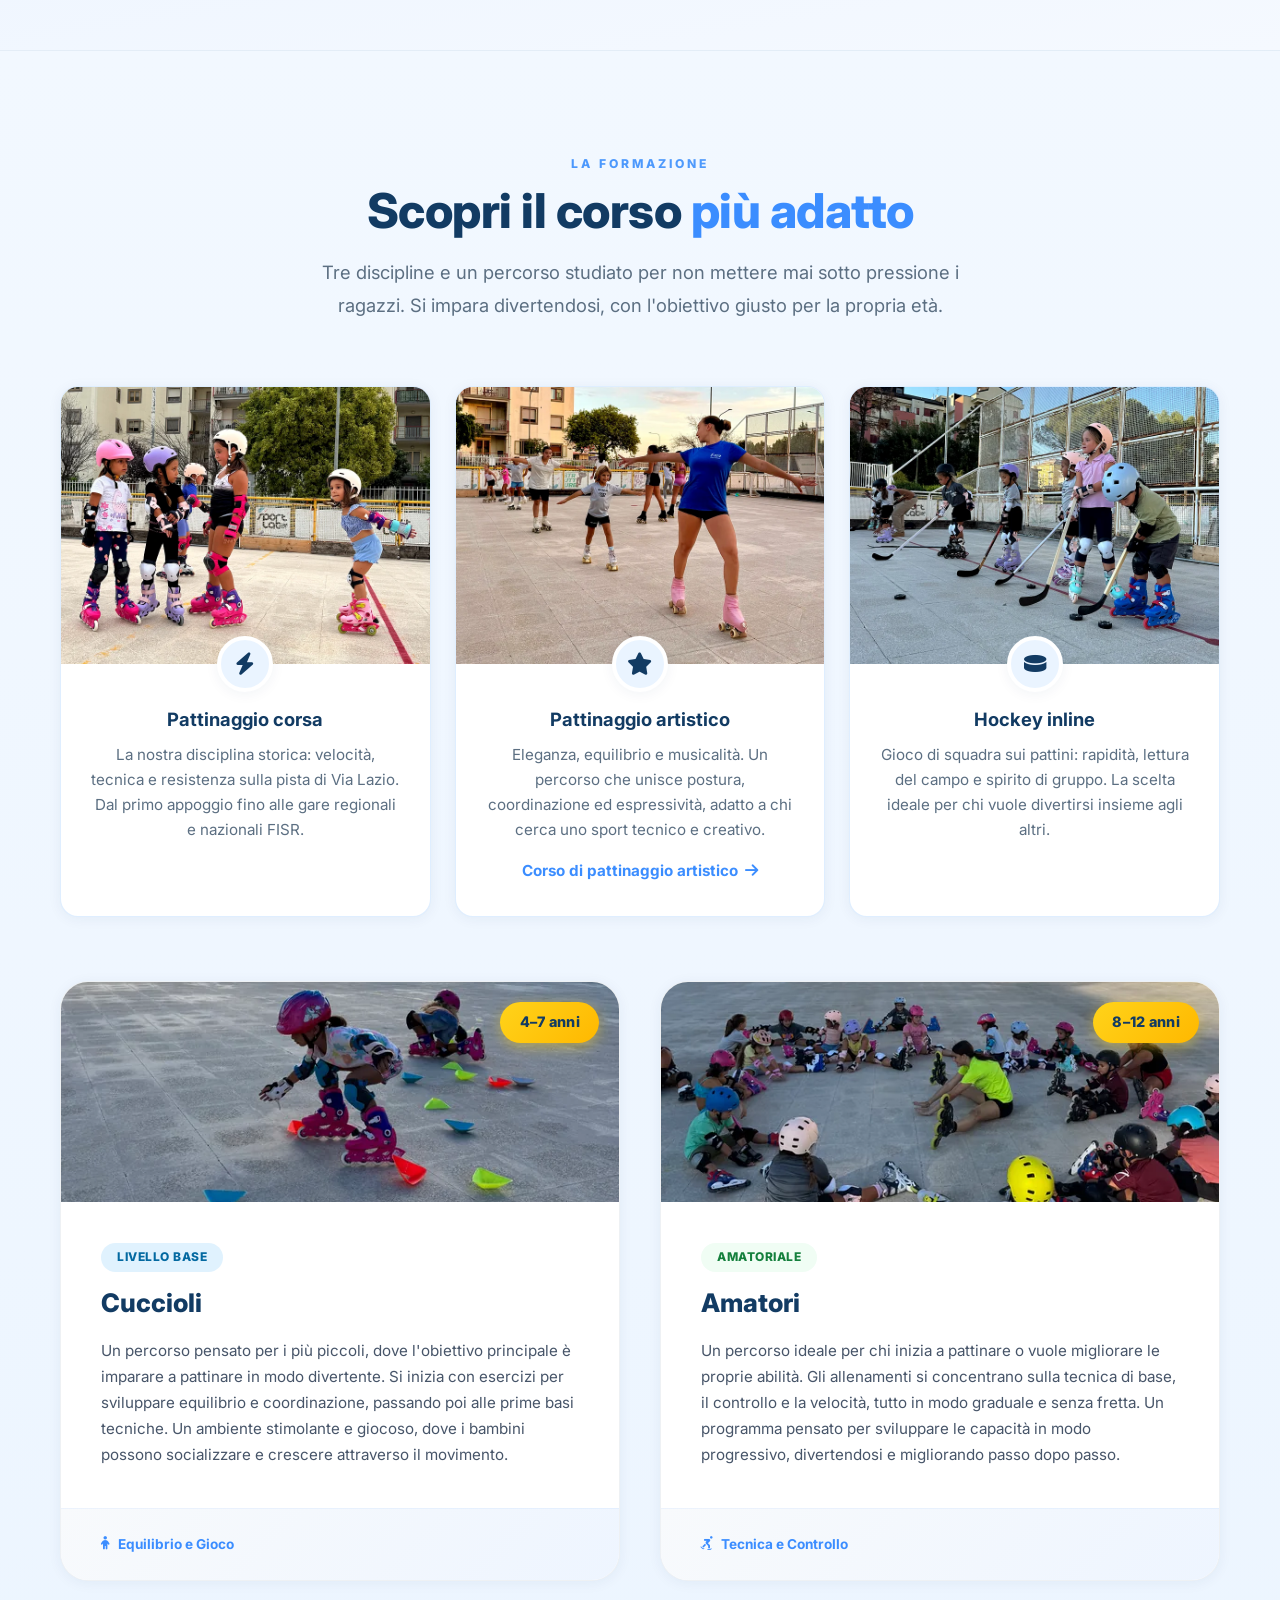
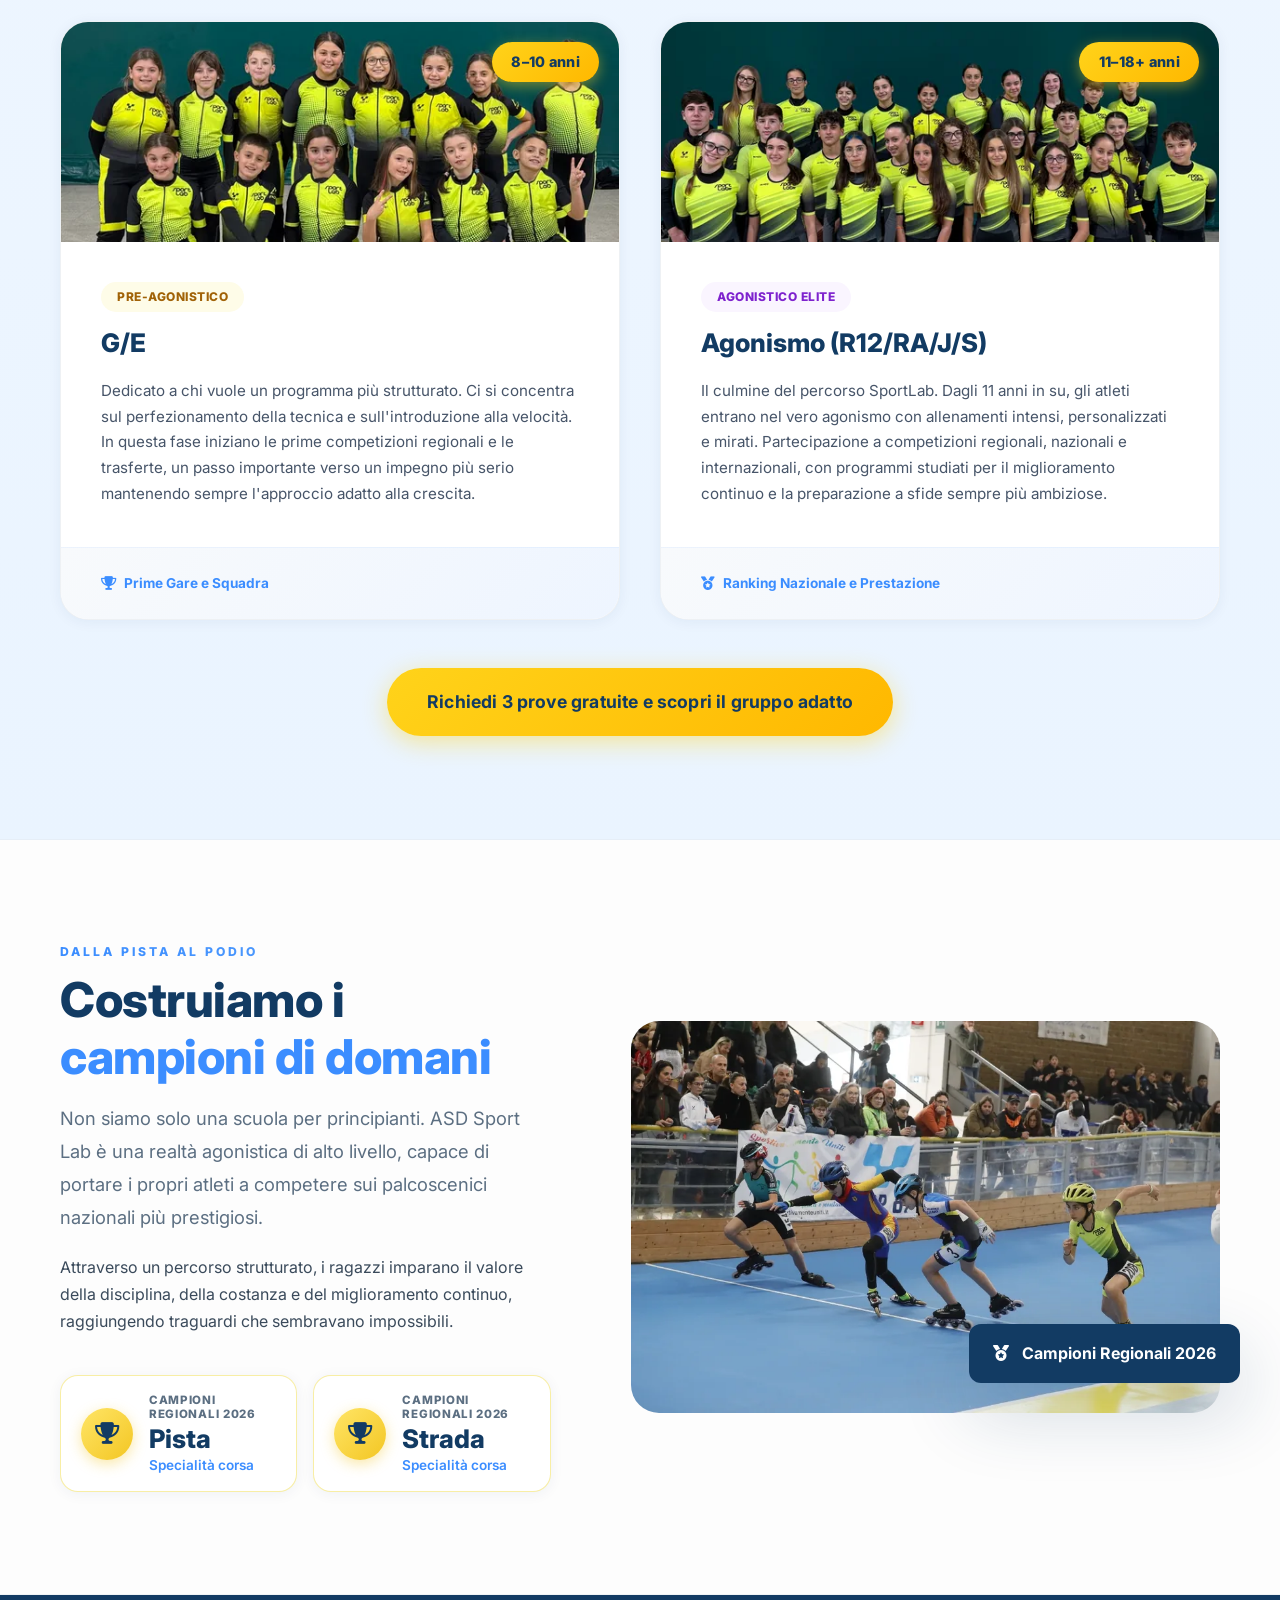
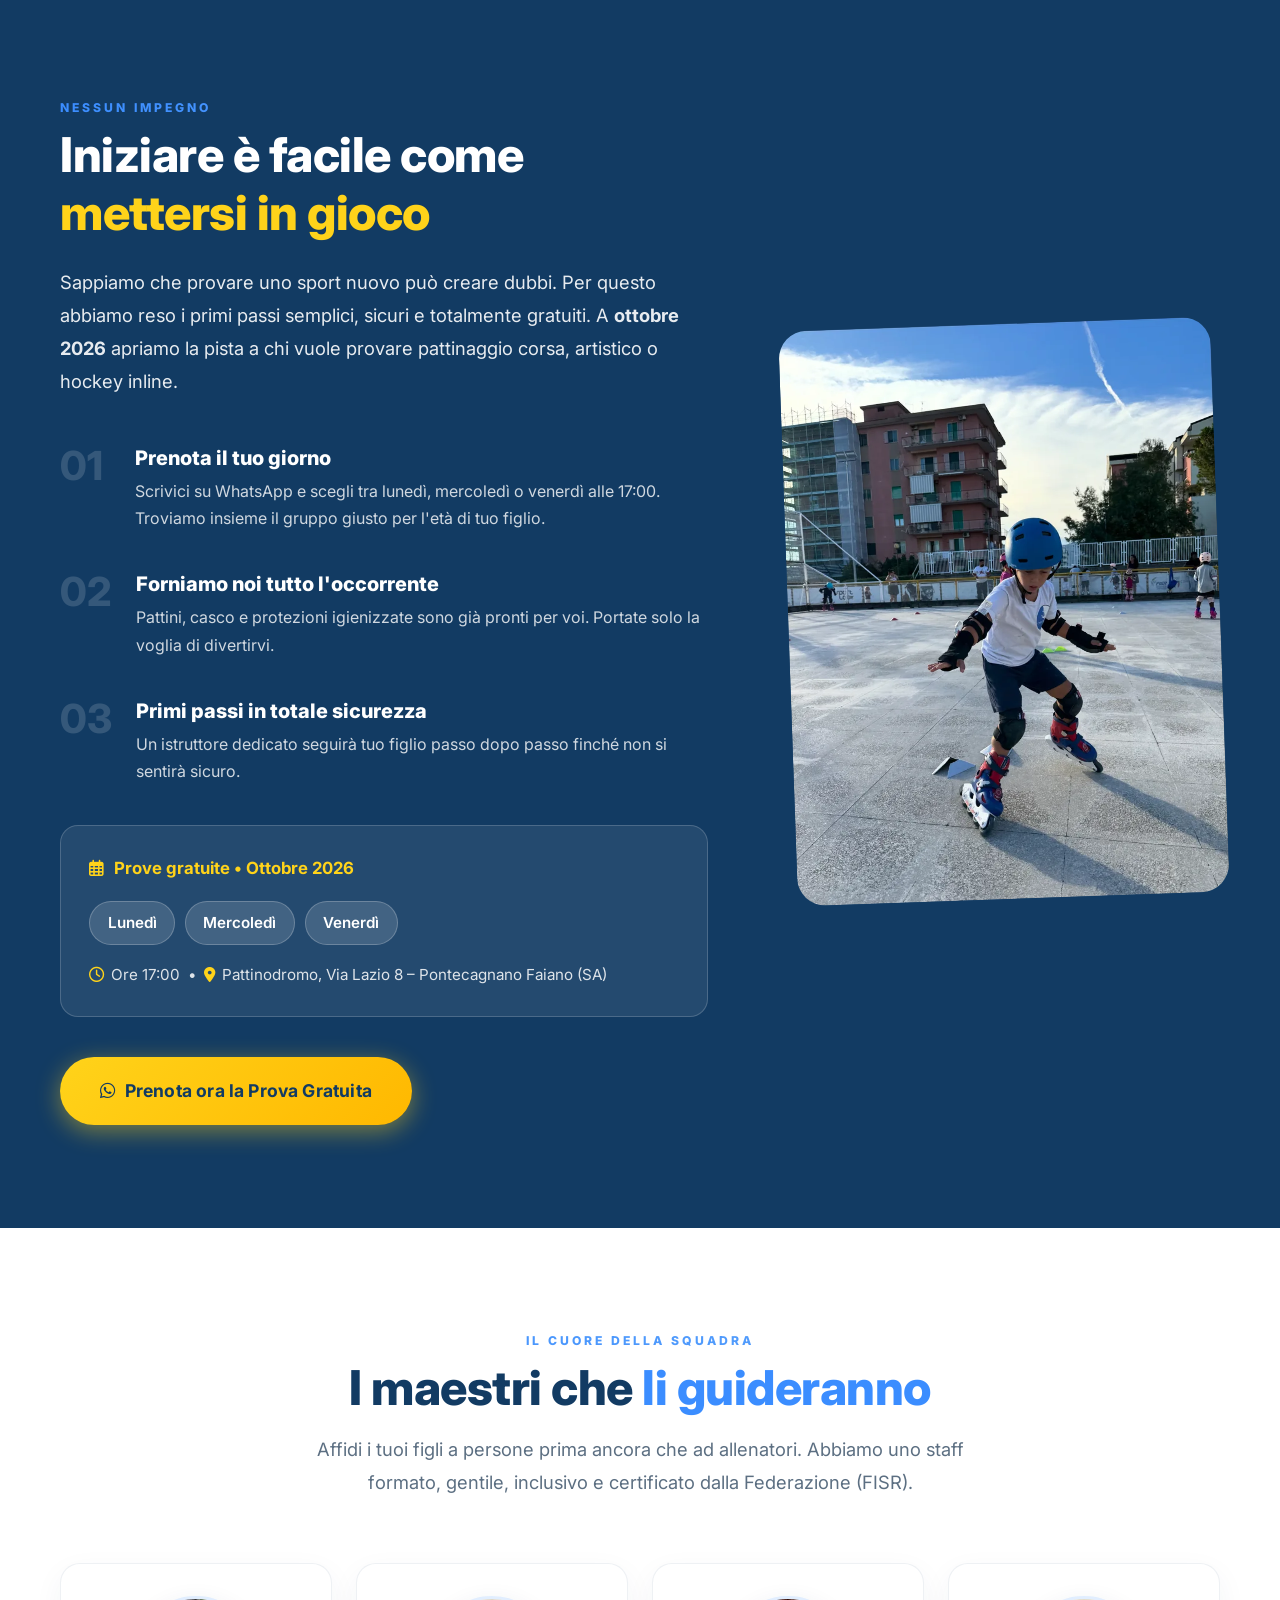
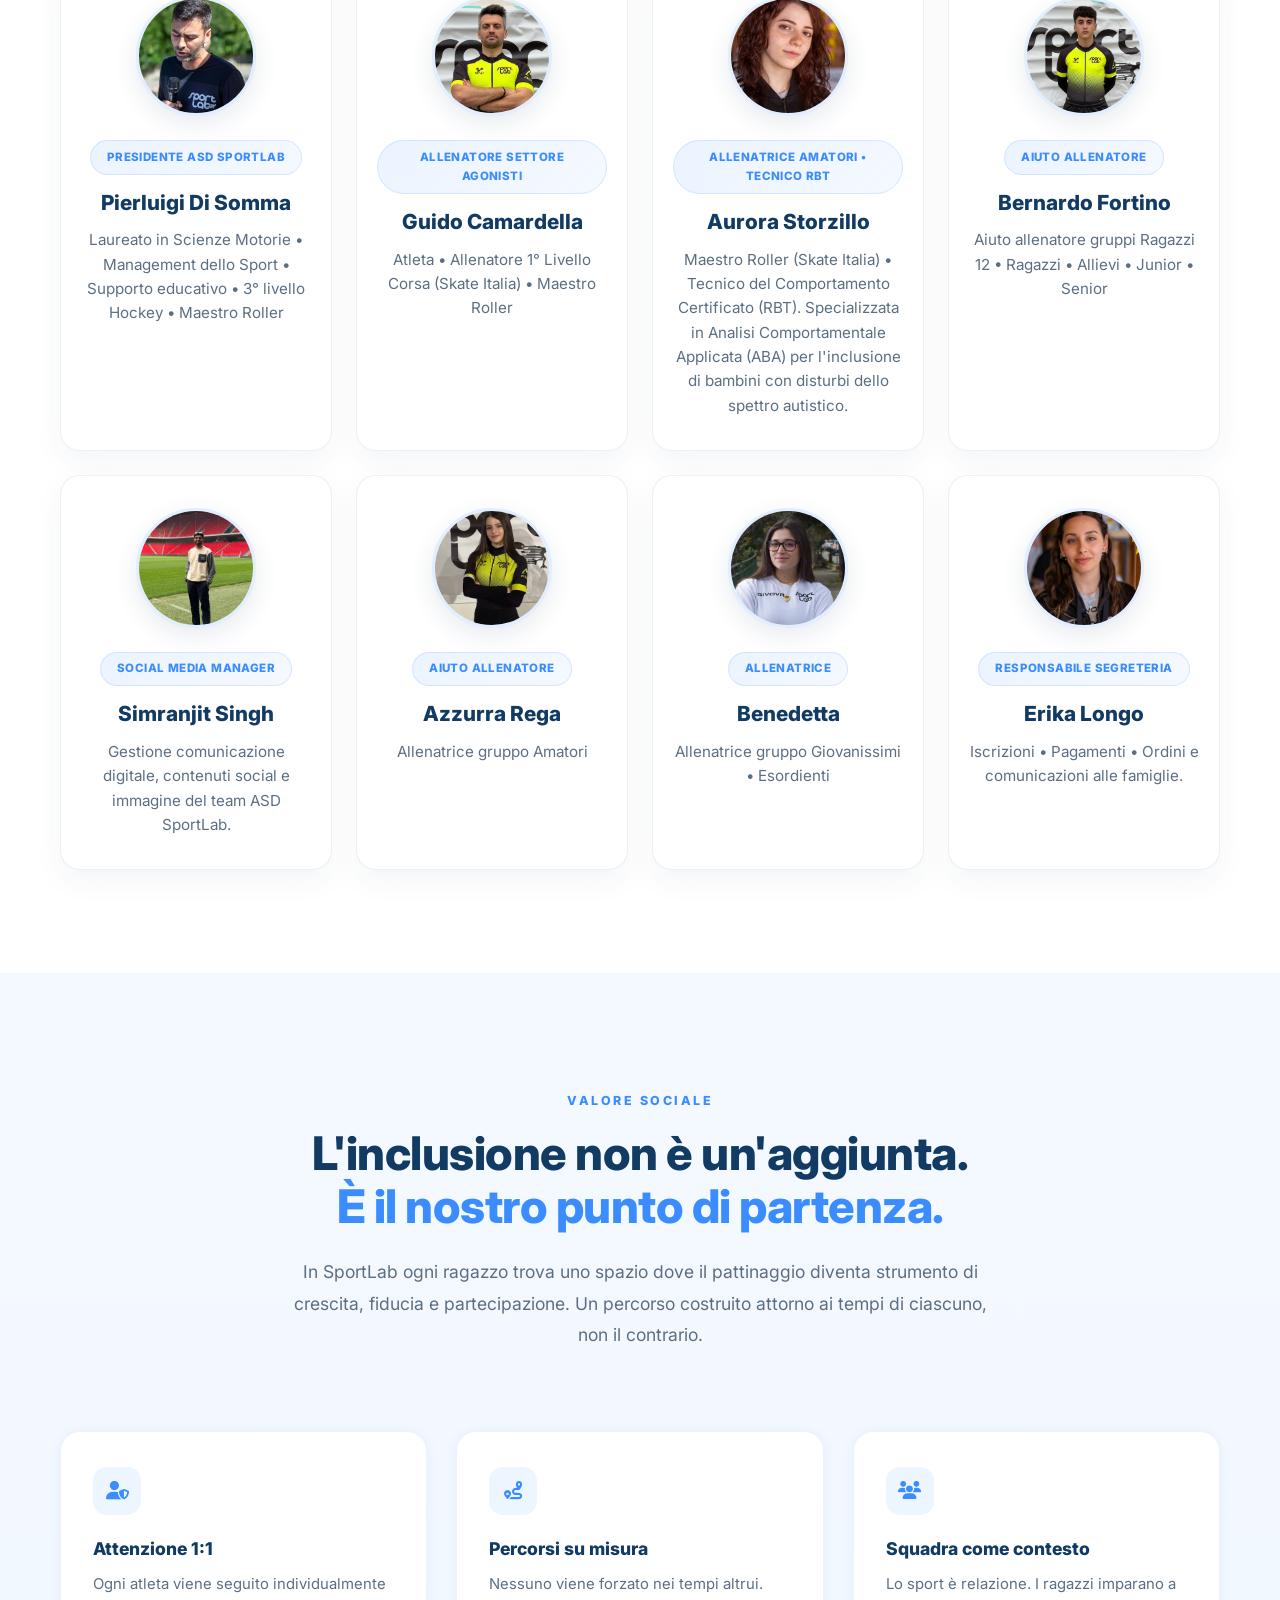
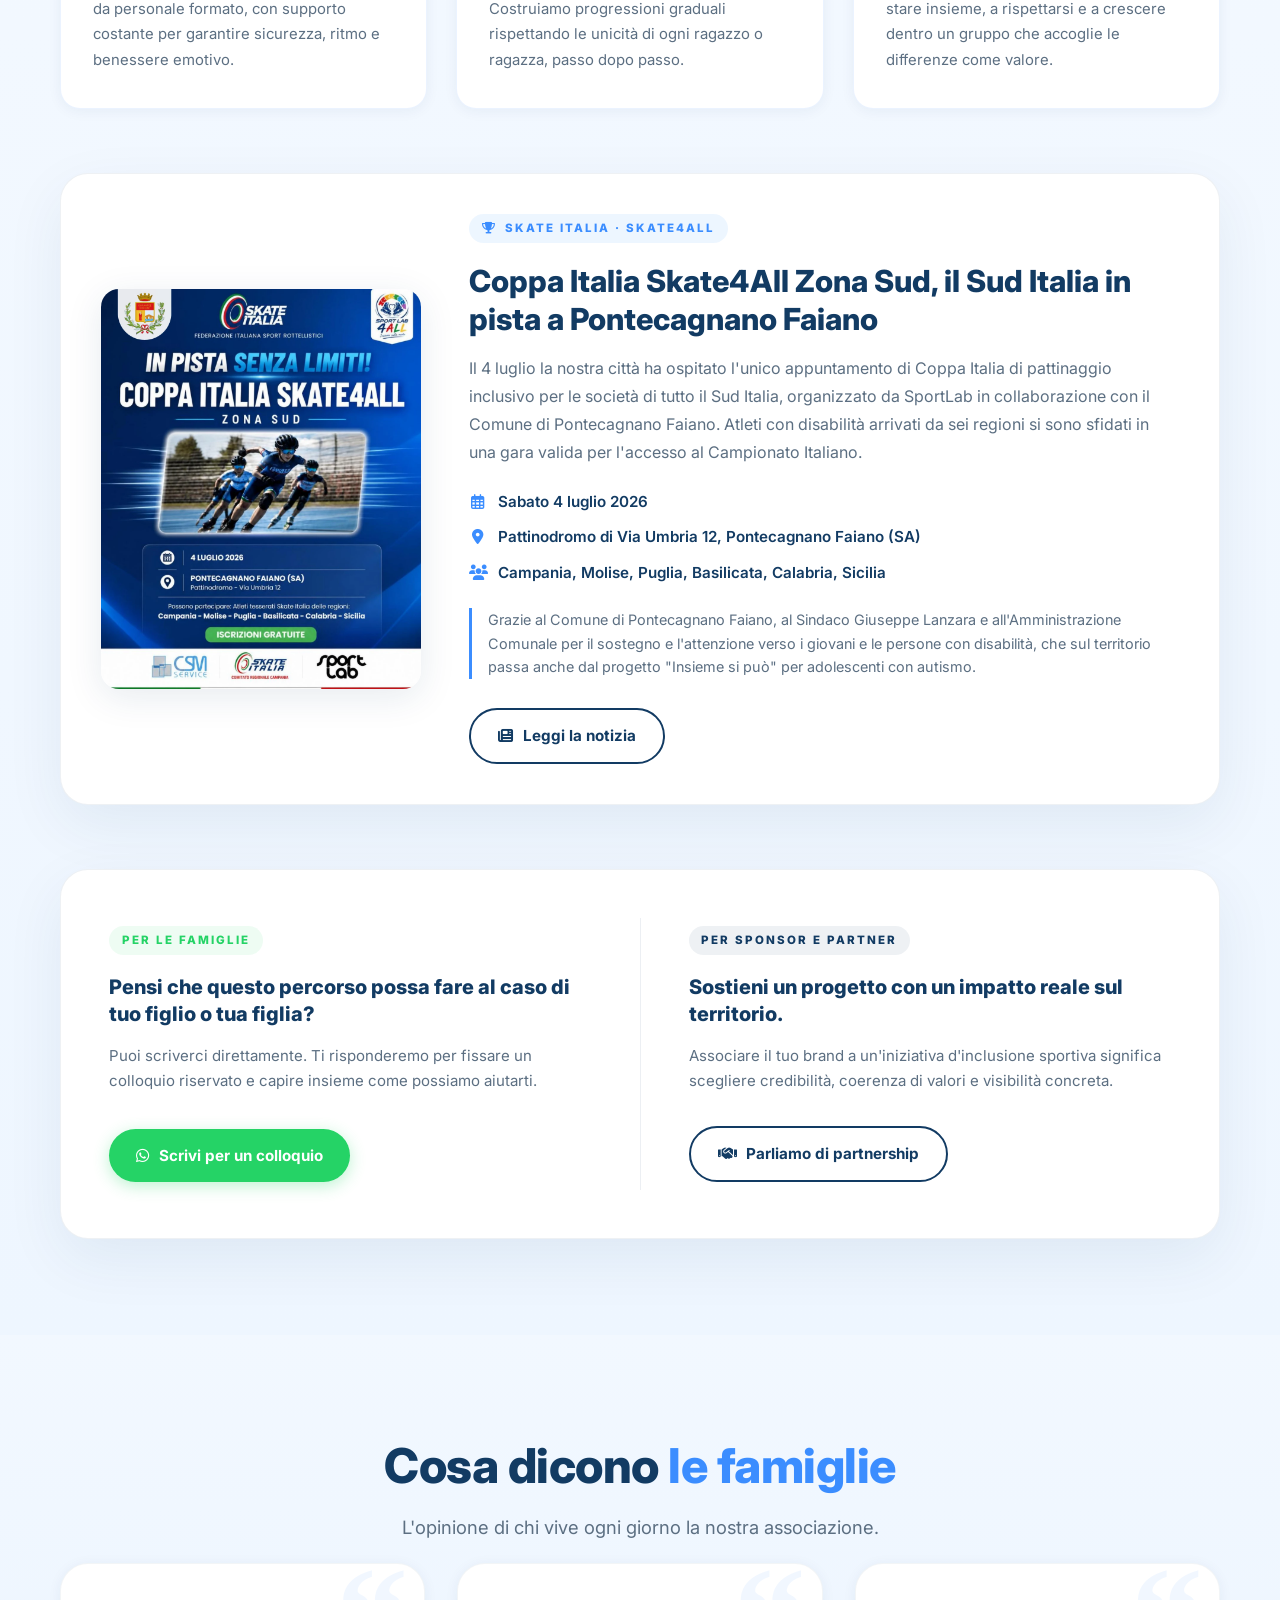
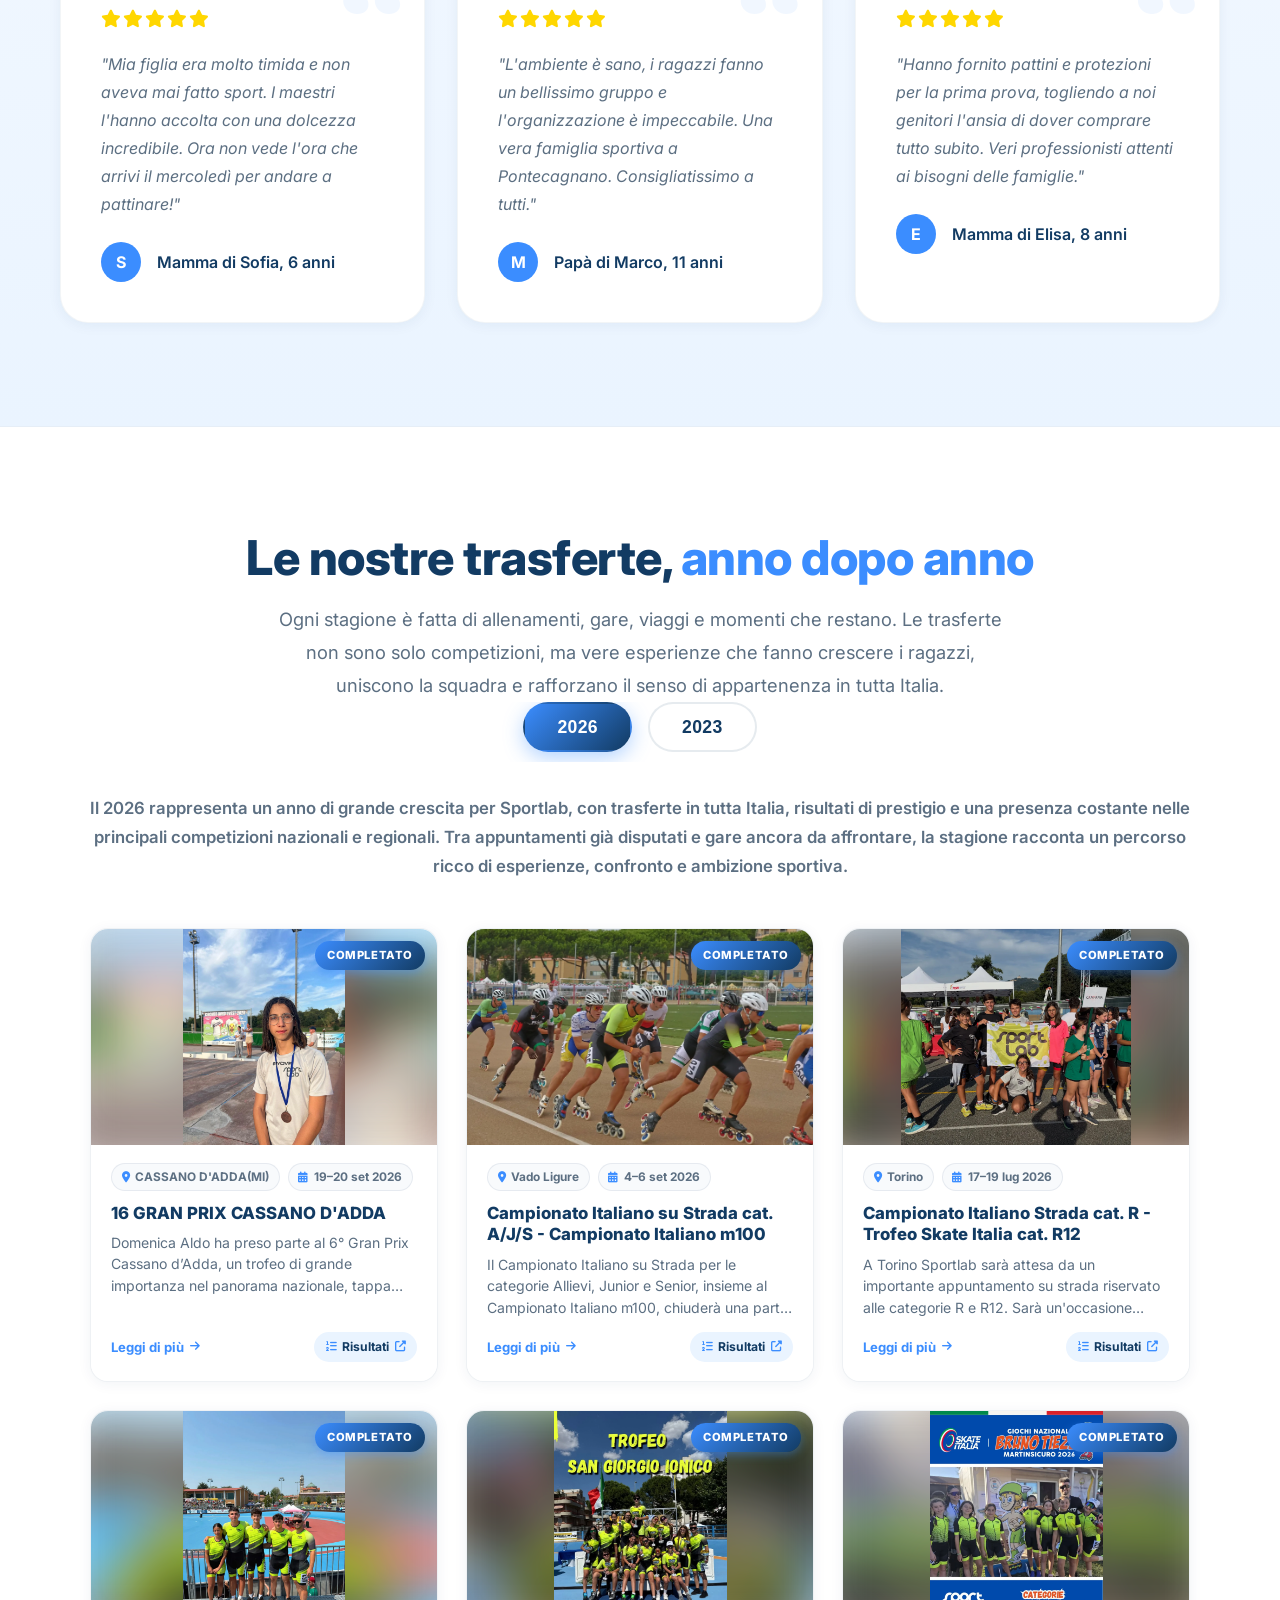
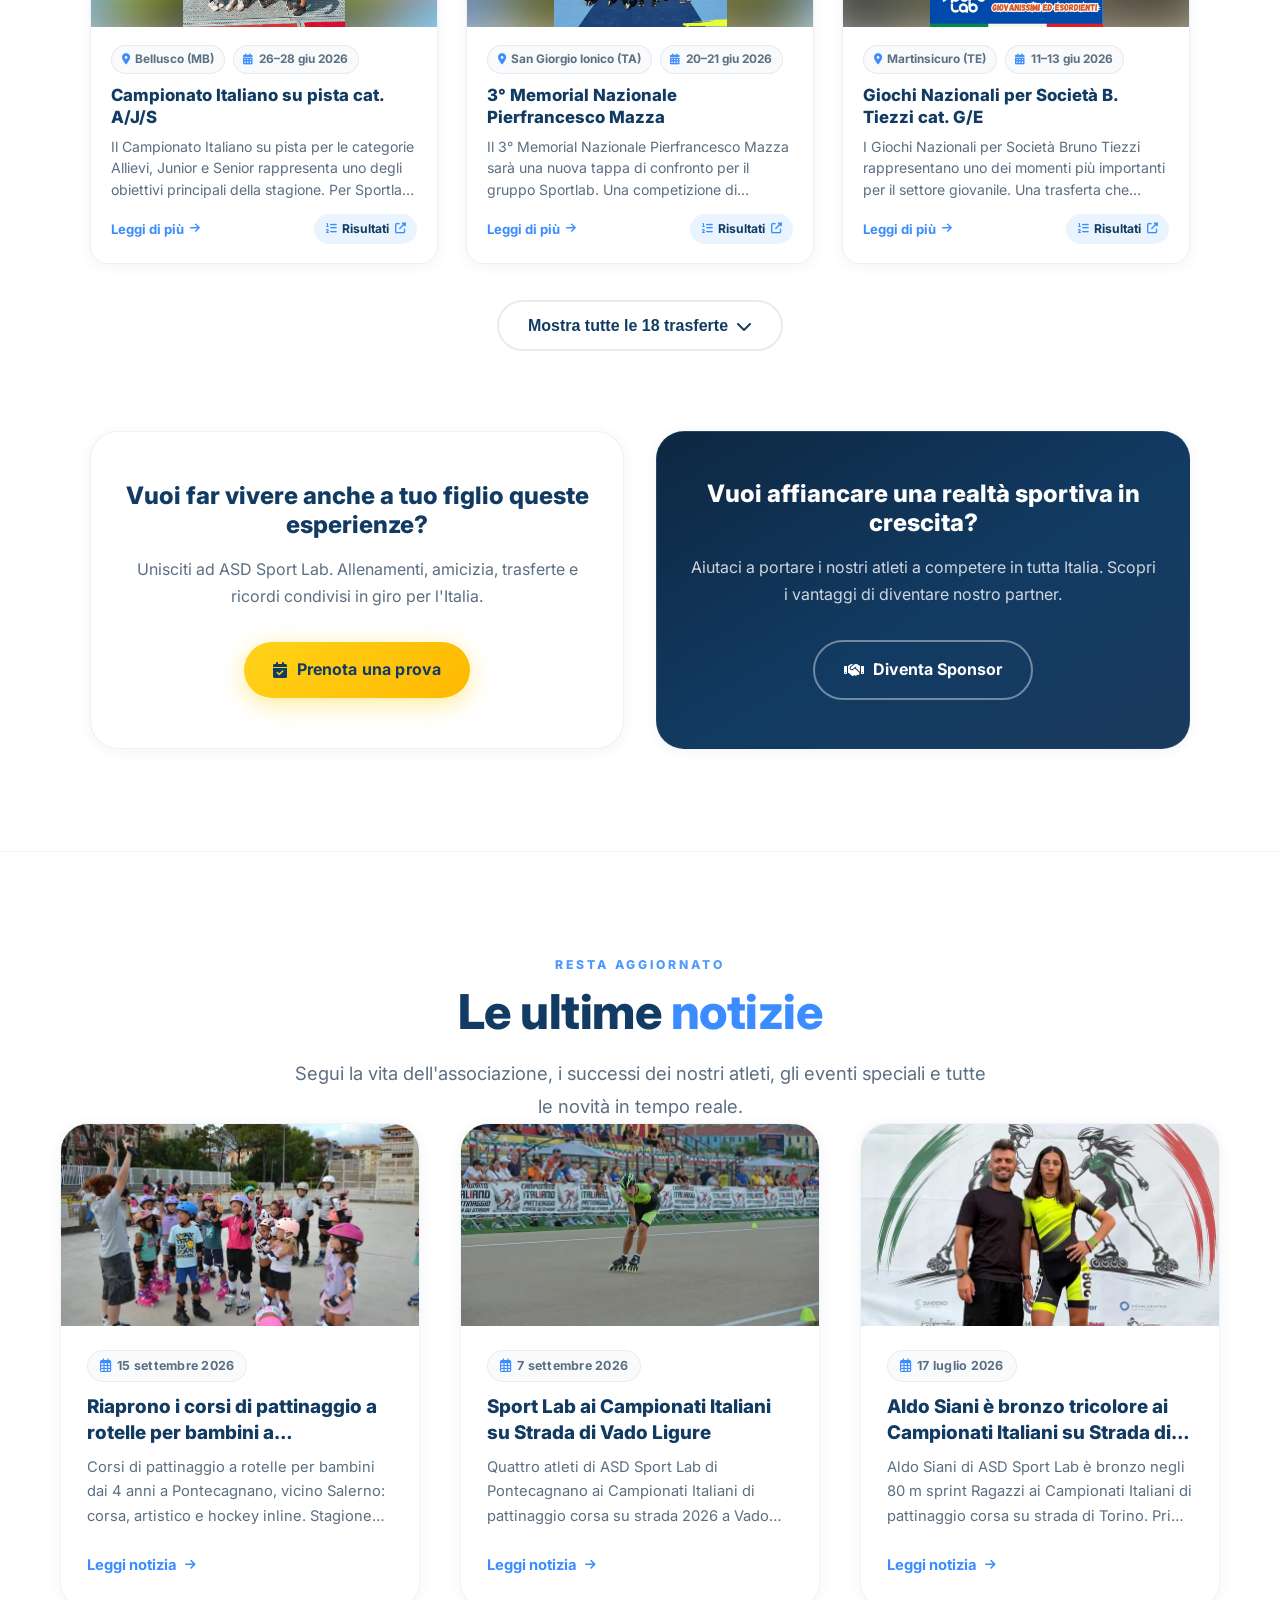
==== commit 3bf8a255: "aggiunte pagine artistico" ====
--- a/index.html
+++ b/index.html
@@ -599,9 +599,10 @@
                             width="800" height="600" loading="lazy">
                     </div>
                     <div class="discipline-icon"><i class="fas fa-star"></i></div>
-                    <h3 class="discipline-name">Pattinaggio artistico</h3>
+                    <h3 class="discipline-name"><a href="pattinaggio-artistico-salerno.html">Pattinaggio artistico</a></h3>
                     <p class="discipline-desc">Eleganza, equilibrio e musicalità. Un percorso che unisce postura,
                         coordinazione ed espressività, adatto a chi cerca uno sport tecnico e creativo.</p>
+                    <a href="pattinaggio-artistico-salerno.html" class="discipline-link">Corso di pattinaggio artistico <i class="fas fa-arrow-right"></i></a>
                 </article>
 
                 <article class="discipline-card">
@@ -1639,7 +1640,7 @@
                         <summary class="faq-question">Quali discipline si possono praticare?</summary>
                         <div class="faq-answer">
                             <p>Per la stagione 2026/2027 proponiamo tre discipline: <strong>pattinaggio corsa</strong>,
-                                <strong>pattinaggio artistico</strong> e <strong>hockey inline</strong>. Durante le prove
+                                <a href="pattinaggio-artistico-salerno.html"><strong>pattinaggio artistico</strong></a> e <strong>hockey inline</strong>. Durante le prove
                                 gratuite di ottobre si possono provare e scegliere con calma quella più adatta.</p>
                         </div>
                     </details>
@@ -1782,6 +1783,7 @@
         <div class="footer-bottom text-center">
             <nav class="footer-nav" aria-label="Link utili">
                 <a href="#corsi">Corsi</a>
+                <a href="pattinaggio-artistico-salerno.html">Pattinaggio artistico</a>
                 <a href="#prova">Prova gratuita</a>
                 <a href="news.html">News</a>
                 <a href="gallery.html">Foto</a>
--- a/css/enhanced.css
+++ b/css/enhanced.css
@@ -3096,3 +3096,746 @@
         font-size: 1.55rem;
     }
 }
+
+/* ==========================================================================
+   PAGINE DISCIPLINA (pattinaggio-artistico-salerno.html e le prossime)
+   ========================================================================== */
+.disc-hero {
+    padding: calc(85px + 3.5rem) 0 5rem;
+    background: linear-gradient(180deg, var(--bg-light) 0%, var(--bg-white) 100%);
+}
+
+.disc-hero .news-breadcrumb {
+    justify-content: flex-start;
+    margin-bottom: 2rem;
+}
+
+.disc-hero-grid {
+    display: grid;
+    grid-template-columns: 1.15fr 0.85fr;
+    gap: 4rem;
+    align-items: center;
+}
+
+.disc-hero h1 {
+    font-size: clamp(2.2rem, 4.5vw, 3.4rem);
+    margin-bottom: 1.25rem;
+}
+
+.disc-hero .lead {
+    margin-bottom: 2rem;
+}
+
+.disc-facts {
+    display: grid;
+    grid-template-columns: repeat(2, minmax(0, 1fr));
+    gap: 0.75rem;
+    margin-bottom: 2.25rem;
+}
+
+.disc-fact {
+    display: flex;
+    align-items: center;
+    gap: 0.75rem;
+    padding: 0.85rem 1rem;
+    background: var(--bg-white);
+    border: 1px solid rgba(77, 163, 255, 0.18);
+    border-radius: 14px;
+    box-shadow: var(--shadow-sm);
+    font-size: 0.95rem;
+    line-height: 1.4;
+    color: var(--secondary-blue);
+}
+
+.disc-fact i {
+    flex-shrink: 0;
+    width: 36px;
+    height: 36px;
+    display: flex;
+    align-items: center;
+    justify-content: center;
+    border-radius: 50%;
+    background: var(--bg-box);
+    color: var(--primary-blue);
+}
+
+.disc-fact strong {
+    display: block;
+    font-weight: 700;
+}
+
+.disc-hero-cta {
+    display: flex;
+    flex-wrap: wrap;
+    gap: 1rem;
+}
+
+.disc-hero-img img,
+.disc-split-img img {
+    width: 100%;
+    aspect-ratio: 4 / 5;
+    object-fit: cover;
+    border-radius: var(--border-radius-lg);
+    box-shadow: var(--shadow-hover);
+}
+
+/* Testo lungo: paragrafi e titoli leggibili */
+.disc-text h2 {
+    font-size: clamp(1.7rem, 3.2vw, 2.4rem);
+    letter-spacing: -0.5px;
+}
+
+.disc-text h3 {
+    font-size: 1.2rem;
+    margin: 1.75rem 0 0.6rem;
+}
+
+.disc-text p {
+    font-size: 1.05rem;
+    line-height: 1.8;
+}
+
+.disc-split {
+    display: grid;
+    grid-template-columns: 1fr 1fr;
+    gap: 4rem;
+    align-items: center;
+}
+
+.disc-split--rev .disc-split-img {
+    order: 2;
+}
+
+/* Specialità e benefici: griglie di schede */
+.disc-cards {
+    display: grid;
+    grid-template-columns: repeat(4, minmax(0, 1fr));
+    gap: 1.25rem;
+    margin-top: 2.5rem;
+}
+
+.disc-card {
+    padding: 1.75rem 1.5rem;
+    background: var(--bg-white);
+    border: 1px solid rgba(77, 163, 255, 0.18);
+    border-radius: var(--border-radius);
+    box-shadow: var(--shadow-sm);
+}
+
+.disc-card i {
+    font-size: 1.5rem;
+    color: var(--primary-blue);
+    margin-bottom: 1rem;
+}
+
+.disc-card h3 {
+    font-size: 1.1rem;
+    margin-bottom: 0.6rem;
+}
+
+.disc-card p {
+    font-size: 0.95rem;
+    color: var(--text-muted);
+    line-height: 1.65;
+    margin: 0;
+}
+
+/* Gruppi e orari */
+.disc-groups {
+    display: grid;
+    grid-template-columns: repeat(2, minmax(0, 1fr));
+    gap: 2rem;
+    margin-top: 2.5rem;
+}
+
+.disc-group {
+    background: var(--bg-white);
+    border: 1px solid rgba(77, 163, 255, 0.18);
+    border-radius: var(--border-radius-lg);
+    overflow: hidden;
+    box-shadow: var(--shadow);
+    display: flex;
+    flex-direction: column;
+}
+
+.disc-group img {
+    width: 100%;
+    aspect-ratio: 1 / 1;
+    object-fit: cover;
+}
+
+.disc-group-body {
+    padding: 1.75rem 1.75rem 2rem;
+    display: flex;
+    flex-direction: column;
+    flex: 1;
+}
+
+.disc-group-time {
+    display: inline-flex;
+    align-items: center;
+    gap: 0.5rem;
+    align-self: flex-start;
+    padding: 0.45rem 1rem;
+    border-radius: 999px;
+    background: var(--accent-color);
+    color: var(--secondary-blue);
+    font-weight: 700;
+    font-size: 0.95rem;
+    margin-bottom: 1rem;
+}
+
+.disc-group h3 {
+    font-size: 1.35rem;
+    margin-bottom: 0.75rem;
+}
+
+.disc-group p {
+    color: var(--text-muted);
+}
+
+.disc-group ul {
+    margin: 0;
+    display: grid;
+    gap: 0.5rem;
+}
+
+.disc-group li {
+    display: flex;
+    gap: 0.6rem;
+    font-size: 0.95rem;
+}
+
+.disc-group li i {
+    color: var(--primary-blue);
+    margin-top: 0.3rem;
+}
+
+/* Percorso a tappe */
+.disc-steps {
+    list-style: none;
+    padding: 0;
+    display: grid;
+    gap: 1rem;
+    margin: 1.5rem 0 0;
+    counter-reset: tappa;
+}
+
+.disc-steps li {
+    position: relative;
+    padding: 0.2rem 0 0 3.25rem;
+    counter-increment: tappa;
+}
+
+.disc-steps li::before {
+    content: counter(tappa);
+    position: absolute;
+    left: 0;
+    top: 0;
+    width: 2.2rem;
+    height: 2.2rem;
+    display: flex;
+    align-items: center;
+    justify-content: center;
+    border-radius: 50%;
+    background: var(--secondary-blue);
+    color: #fff;
+    font-weight: 800;
+    font-size: 0.95rem;
+}
+
+.disc-steps strong {
+    display: block;
+    color: var(--secondary-blue);
+}
+
+.disc-steps span {
+    color: var(--text-muted);
+    font-size: 0.95rem;
+}
+
+/* Dove siamo */
+.disc-place {
+    display: grid;
+    grid-template-columns: 1.2fr 0.8fr;
+    gap: 3rem;
+    align-items: center;
+    padding: 3rem;
+    border-radius: var(--border-radius-lg);
+    background: var(--secondary-blue);
+    color: rgba(255, 255, 255, 0.88);
+}
+
+.disc-place h2 {
+    color: #fff;
+    font-size: clamp(1.7rem, 3.2vw, 2.4rem);
+}
+
+.disc-place p {
+    font-size: 1.05rem;
+}
+
+.disc-place strong {
+    color: #fff;
+}
+
+.disc-place-box {
+    padding: 1.75rem;
+    border-radius: var(--border-radius);
+    background: rgba(255, 255, 255, 0.08);
+    border: 1px solid rgba(255, 255, 255, 0.18);
+}
+
+.disc-place-box p {
+    display: flex;
+    gap: 0.75rem;
+    margin-bottom: 1rem;
+    font-size: 0.98rem;
+}
+
+.disc-place-box i {
+    color: var(--accent-color);
+    margin-top: 0.3rem;
+    width: 1rem;
+    text-align: center;
+}
+
+.disc-place-box .btn {
+    width: 100%;
+    margin-top: 0.5rem;
+}
+
+/* Altre discipline in fondo */
+.disc-others {
+    display: flex;
+    flex-wrap: wrap;
+    justify-content: center;
+    gap: 0.75rem;
+    margin-top: 1.5rem;
+}
+
+/* Link "Scopri il corso" nelle card discipline della home */
+.discipline-name a:hover {
+    color: var(--primary-blue);
+}
+
+.discipline-link {
+    display: inline-flex;
+    align-items: center;
+    gap: 0.4rem;
+    margin-top: 1rem;
+    font-weight: 700;
+    font-size: 0.95rem;
+    color: var(--primary-blue);
+}
+
+.discipline-link:hover {
+    gap: 0.65rem;
+}
+
+/* Classi di impaginazione della pagina disciplina */
+.disc-intro {
+    padding-top: 3rem;
+}
+
+.disc-narrow {
+    max-width: 820px;
+    margin: 0 auto;
+}
+
+.disc-note {
+    margin: 1.5rem 0 0;
+    text-align: center;
+    color: var(--text-muted);
+    font-size: 0.92rem;
+}
+
+.disc-no-border {
+    border-bottom: 0;
+}
+
+.disc-place-section {
+    padding-top: 0;
+}
+
+.disc-page .section-header .section-intro {
+    margin-bottom: 0;
+}
+
+.disc-page .faq-container {
+    margin-top: 2rem !important;
+}
+
+.disc-gallery {
+    max-width: 900px;
+    margin: 2.5rem auto 0;
+}
+
+/* Foto delle agoniste: in quadrato resta intera la figura, dai capelli ai pattini */
+.disc-group img.disc-group-img--tall {
+    object-position: 50% 88%;
+}
+
+.disc-final {
+    background: var(--secondary-blue);
+    text-align: center;
+}
+
+.disc-final .container {
+    max-width: 760px;
+}
+
+.disc-final h2 {
+    color: #fff;
+    font-size: clamp(1.8rem, 3.5vw, 2.4rem);
+}
+
+.disc-final p {
+    color: rgba(255, 255, 255, 0.85);
+    font-size: 1.1rem;
+    margin-bottom: 2rem;
+}
+
+.disc-final .disc-final-others {
+    color: rgba(255, 255, 255, 0.7);
+    font-size: 0.95rem;
+    margin: 2.5rem 0 0;
+}
+
+@media (max-width: 900px) {
+    .disc-hero {
+        padding: calc(85px + 1.5rem) 0 3.5rem;
+    }
+
+    .disc-hero .news-breadcrumb {
+        margin-bottom: 1.25rem;
+    }
+
+    .disc-hero-grid,
+    .disc-split,
+    .disc-place {
+        grid-template-columns: 1fr;
+        gap: 2.25rem;
+    }
+
+    .disc-hero-img {
+        max-width: 460px;
+    }
+
+    .disc-split-img,
+    .disc-split--rev .disc-split-img {
+        order: -1;
+        max-width: 520px;
+    }
+
+    .disc-cards {
+        grid-template-columns: repeat(2, minmax(0, 1fr));
+    }
+
+    .disc-groups {
+        grid-template-columns: 1fr;
+        max-width: 560px;
+        margin-left: auto;
+        margin-right: auto;
+    }
+
+    .disc-place {
+        padding: 2rem 1.5rem;
+    }
+}
+
+/* ── TELEFONO: pagina più corta, foto più basse, tutto a portata di pollice ── */
+@media (max-width: 640px) {
+    .disc-page .section {
+        padding: 3rem 0;
+    }
+
+    .disc-page .disc-intro {
+        padding-top: 1.5rem;
+    }
+
+    .disc-page .disc-place-section {
+        padding-top: 0;
+    }
+
+    .disc-page .disc-no-border {
+        padding-bottom: 2rem;
+    }
+
+    .disc-page h2.section-title,
+    .disc-text h2,
+    .disc-place h2,
+    .disc-final h2 {
+        font-size: 1.55rem;
+        letter-spacing: -0.3px;
+    }
+
+    .disc-page .section-header {
+        margin-bottom: 0;
+    }
+
+    .disc-page .section-intro {
+        font-size: 0.95rem;
+        line-height: 1.6;
+    }
+
+    .disc-text h3 {
+        font-size: 1.05rem;
+        margin-top: 1.25rem;
+    }
+
+    .disc-text p,
+    .disc-place p {
+        font-size: 0.98rem;
+        line-height: 1.7;
+    }
+
+    /* Apertura: titolo, dati chiave e pulsante visibili subito */
+    .disc-hero {
+        padding: calc(85px + 1rem) 0 2.5rem;
+    }
+
+    .disc-hero .news-breadcrumb {
+        font-size: 0.8rem;
+        margin-bottom: 1rem;
+    }
+
+    .disc-hero h1 {
+        font-size: 1.95rem;
+        letter-spacing: -0.5px;
+        margin-bottom: 0.9rem;
+    }
+
+    .disc-hero .lead {
+        font-size: 0.98rem;
+        line-height: 1.6;
+        margin-bottom: 1.25rem;
+    }
+
+    .disc-facts {
+        grid-template-columns: repeat(2, minmax(0, 1fr));
+        gap: 0.5rem;
+        margin-bottom: 1.25rem;
+    }
+
+    .disc-fact {
+        gap: 0.55rem;
+        padding: 0.6rem 0.65rem;
+        border-radius: 12px;
+        font-size: 0.8rem;
+        line-height: 1.35;
+    }
+
+    .disc-fact i {
+        width: 28px;
+        height: 28px;
+        font-size: 0.8rem;
+    }
+
+    .disc-hero-cta {
+        gap: 0.6rem;
+    }
+
+    .disc-hero-cta .btn {
+        width: 100%;
+        min-height: 52px;
+        padding: 0.9rem 1.5rem;
+        font-size: 1rem;
+    }
+
+    .disc-hero-grid {
+        gap: 1.75rem;
+    }
+
+    .disc-hero-img {
+        max-width: none;
+    }
+
+    .disc-hero-img img {
+        aspect-ratio: 1 / 1;
+        object-position: 50% 75%;
+        border-radius: 20px;
+    }
+
+    .disc-split {
+        gap: 1.5rem;
+    }
+
+    .disc-split-img {
+        max-width: none;
+    }
+
+    .disc-split-img img {
+        aspect-ratio: 4 / 3;
+        object-position: 50% 55%;
+        border-radius: 20px;
+    }
+
+    /* Specialità e benefici: due per riga, schede compatte */
+    .disc-cards {
+        grid-template-columns: repeat(2, minmax(0, 1fr));
+        gap: 0.6rem;
+        margin-top: 1.5rem;
+    }
+
+    .disc-card {
+        padding: 1rem 0.9rem;
+        border-radius: 14px;
+    }
+
+    .disc-card i {
+        font-size: 1.15rem;
+        margin-bottom: 0.5rem;
+    }
+
+    .disc-card h3 {
+        font-size: 0.95rem;
+        margin-bottom: 0.35rem;
+    }
+
+    .disc-card p {
+        font-size: 0.82rem;
+        line-height: 1.5;
+    }
+
+    .disc-note {
+        font-size: 0.8rem;
+        margin-top: 1rem;
+    }
+
+    /* Gruppi e orari */
+    .disc-groups {
+        gap: 1.25rem;
+        margin-top: 1.5rem;
+    }
+
+    .disc-group {
+        border-radius: 20px;
+    }
+
+    .disc-group img {
+        aspect-ratio: 4 / 3;
+    }
+
+    .disc-group img.disc-group-img--tall {
+        aspect-ratio: 1 / 1;
+    }
+
+    .disc-group-body {
+        padding: 1.25rem 1.25rem 1.5rem;
+    }
+
+    .disc-group-time {
+        font-size: 0.88rem;
+        margin-bottom: 0.75rem;
+    }
+
+    .disc-group h3 {
+        font-size: 1.2rem;
+        margin-bottom: 0.5rem;
+    }
+
+    .disc-group p {
+        font-size: 0.95rem;
+        line-height: 1.6;
+        margin-bottom: 1rem;
+    }
+
+    .disc-group li {
+        font-size: 0.9rem;
+    }
+
+    .disc-steps {
+        gap: 0.75rem;
+        margin-top: 1rem;
+    }
+
+    .disc-steps li {
+        padding-left: 2.75rem;
+    }
+
+    .disc-steps li::before {
+        width: 1.9rem;
+        height: 1.9rem;
+        font-size: 0.85rem;
+    }
+
+    .disc-steps span {
+        font-size: 0.9rem;
+    }
+
+    .disc-place {
+        gap: 1.5rem;
+        padding: 1.75rem 1.25rem;
+        border-radius: 20px;
+    }
+
+    .disc-place-box {
+        padding: 1.25rem;
+    }
+
+    .disc-place-box p {
+        font-size: 0.92rem;
+        margin-bottom: 0.75rem;
+    }
+
+    .disc-place-box .btn {
+        min-height: 52px;
+    }
+
+    /* Galleria: tre miniature per riga, come le gallerie delle news */
+    .disc-gallery {
+        grid-template-columns: repeat(3, minmax(0, 1fr));
+        gap: 6px;
+        margin-top: 1.5rem;
+    }
+
+    .disc-gallery .news-gallery-link {
+        border-radius: 10px;
+        box-shadow: none;
+    }
+
+    .disc-page .faq-container {
+        margin-top: 1.5rem !important;
+    }
+
+    .disc-final p {
+        font-size: 1rem;
+        margin-bottom: 1.5rem;
+    }
+
+    .disc-final .btn-large {
+        width: 100%;
+        min-height: 52px;
+    }
+
+    .disc-final .disc-final-others {
+        margin-top: 2rem;
+    }
+
+    .disc-others .btn-sm {
+        min-height: 44px;
+        padding: 0.5rem 1.1rem;
+    }
+
+    /* Card discipline in home: link più facile da toccare */
+    .discipline-link {
+        min-height: 44px;
+        margin-top: 0.4rem;
+    }
+}
+
+/* Telefoni piccoli (iPhone SE e simili) */
+@media (max-width: 360px) {
+    .disc-hero h1 {
+        font-size: 1.7rem;
+    }
+
+    .disc-fact {
+        font-size: 0.76rem;
+    }
+
+    .disc-fact i {
+        display: none;
+    }
+}
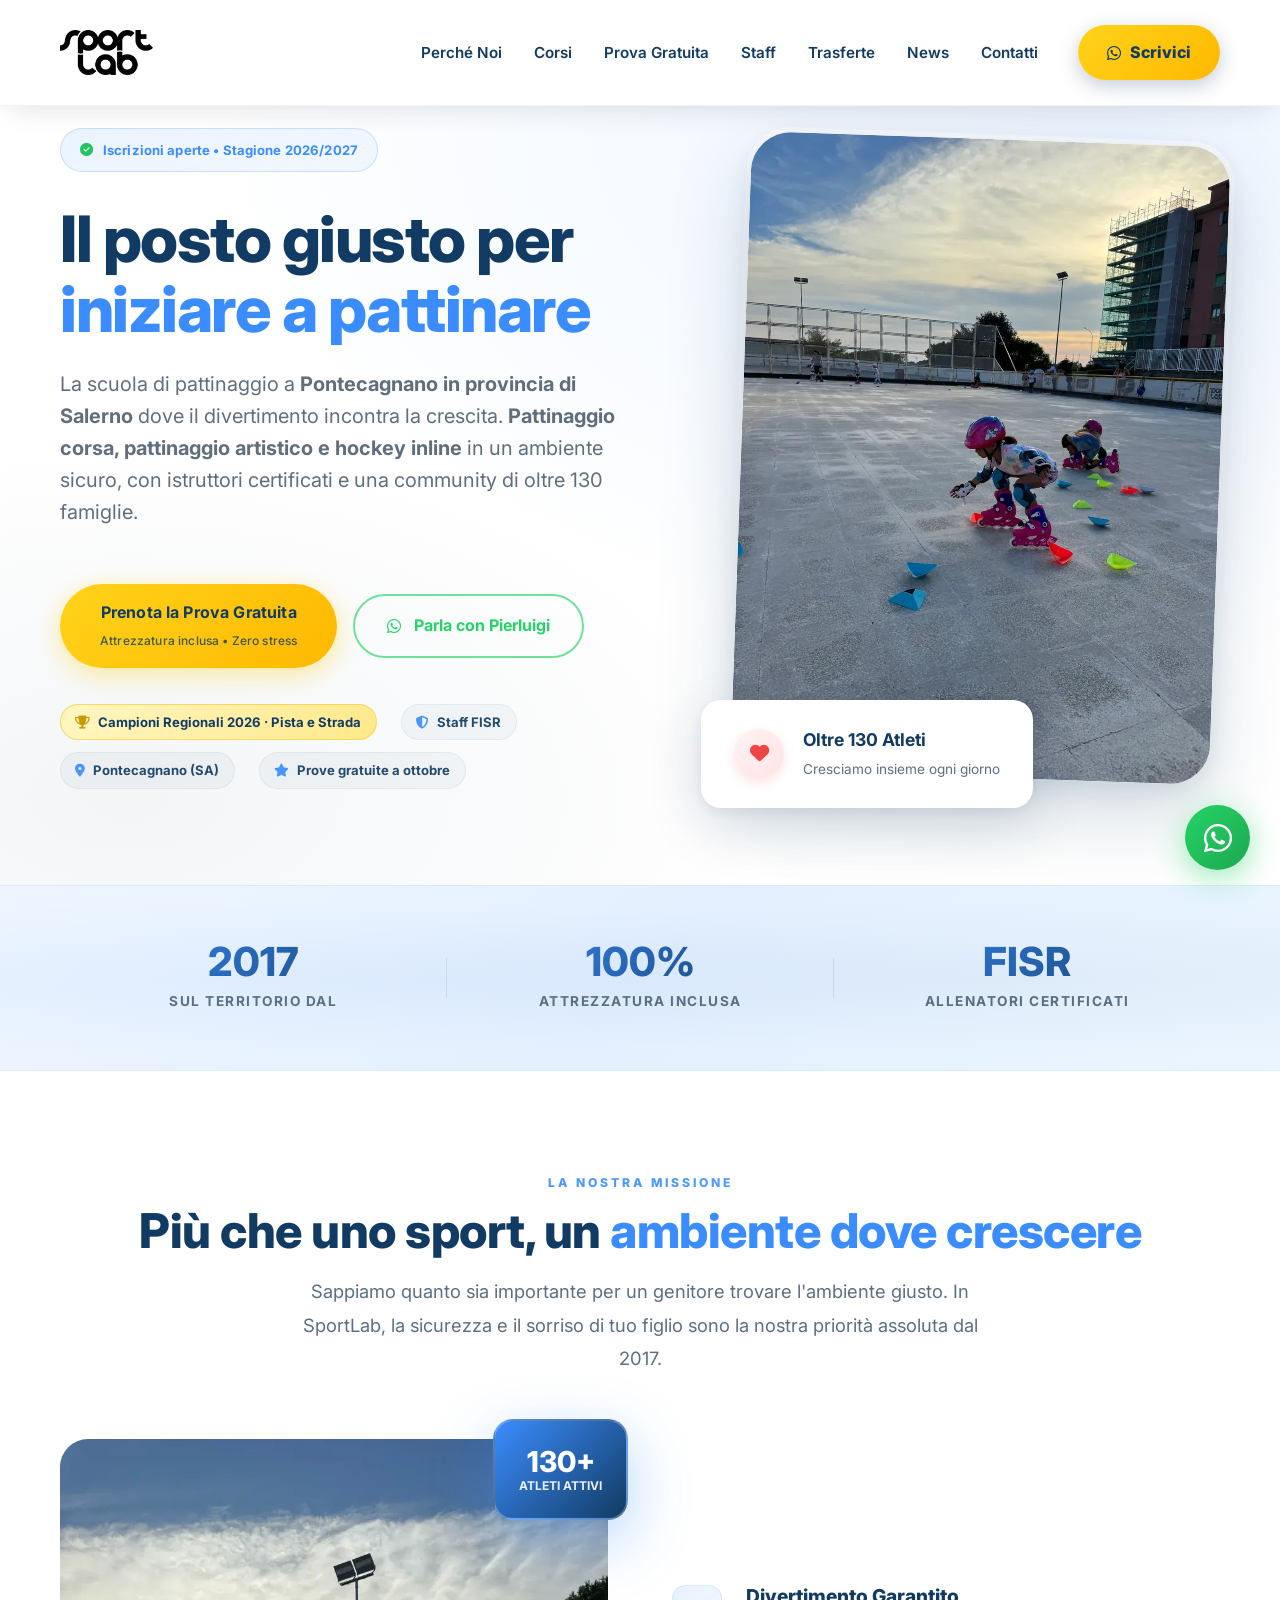
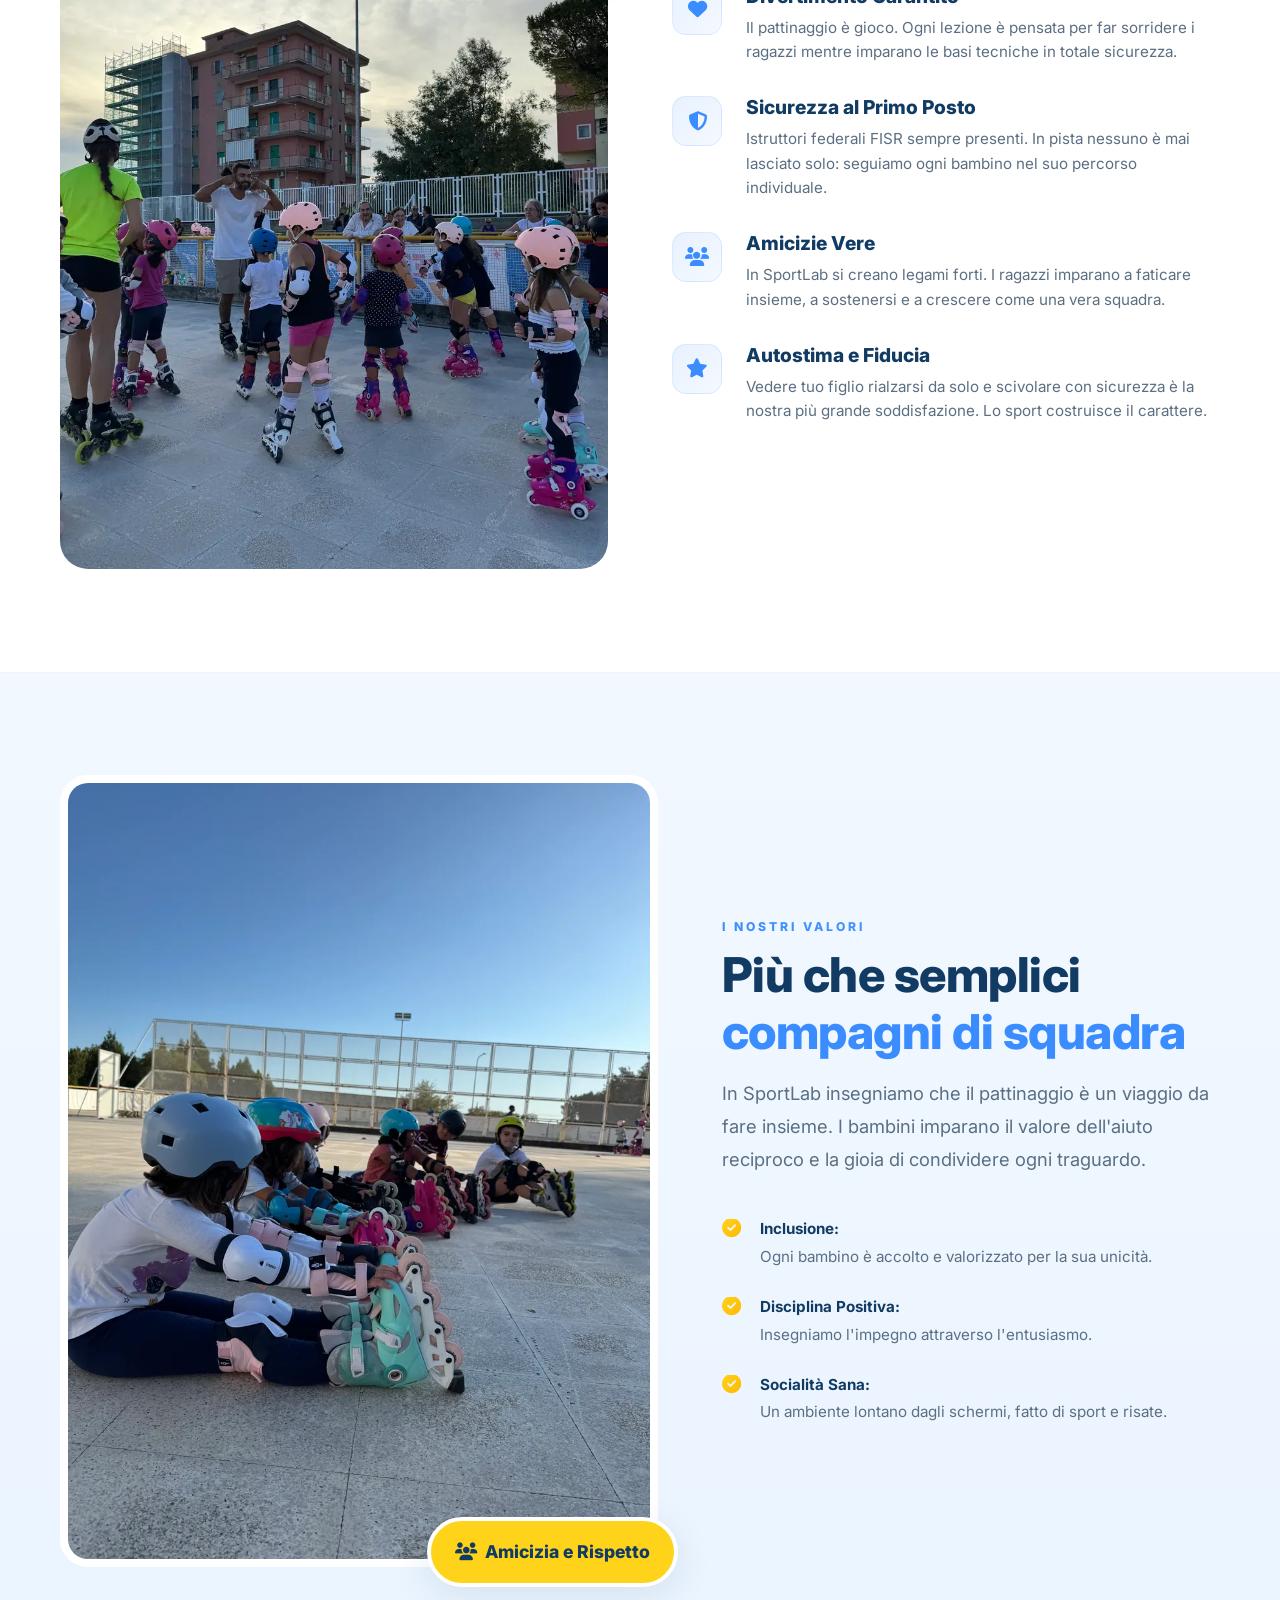
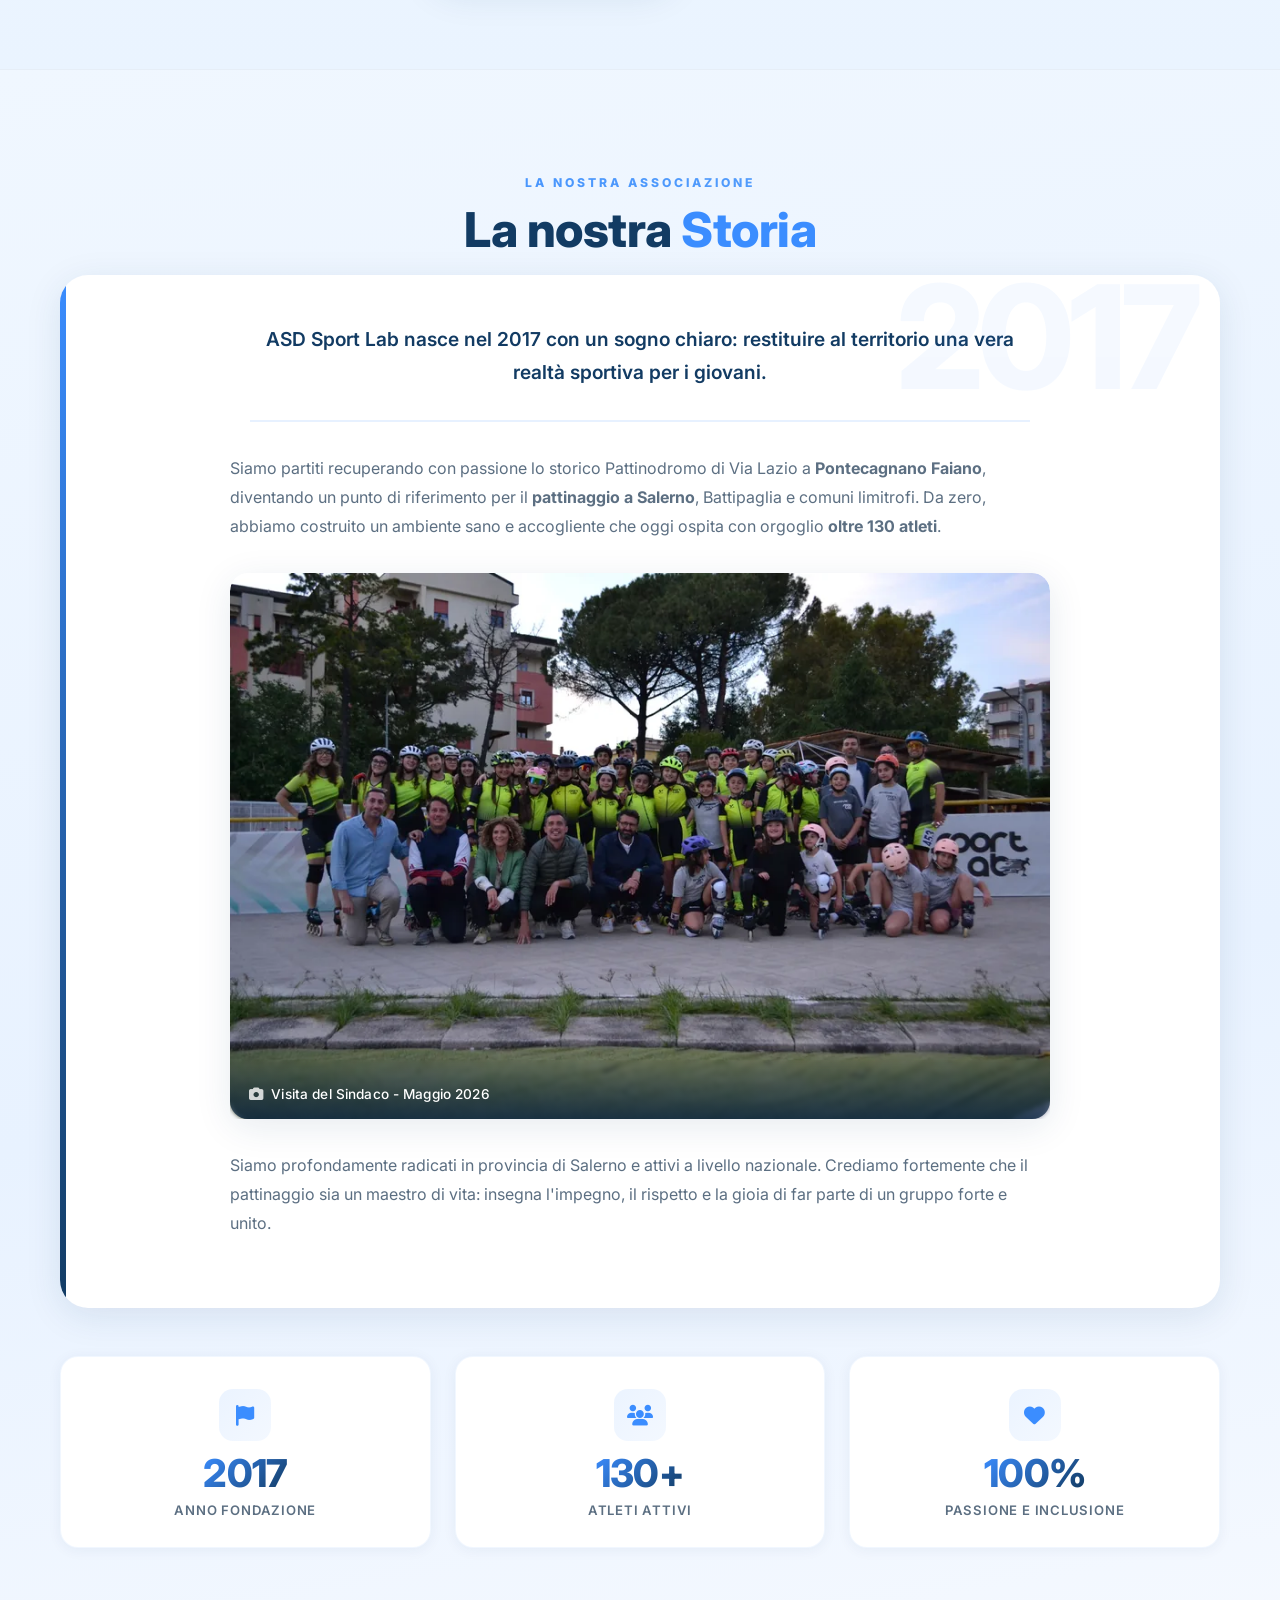
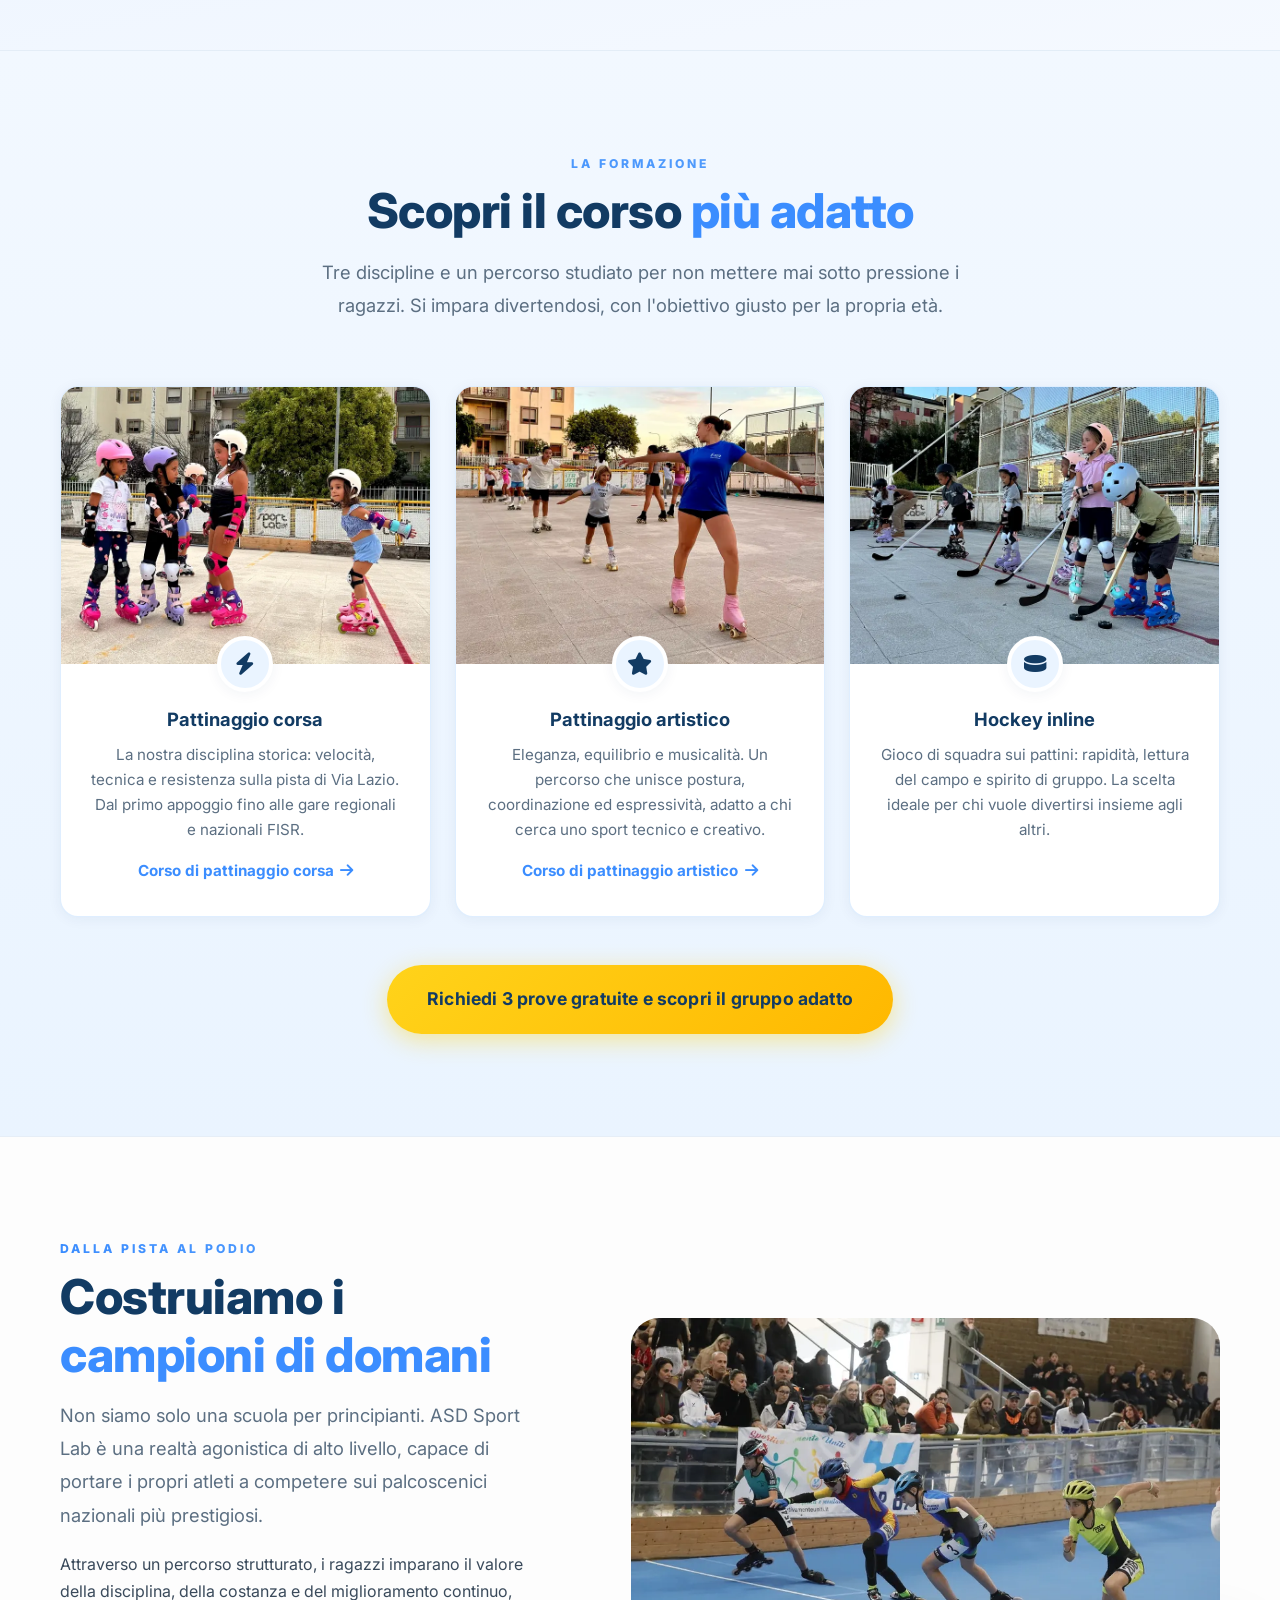
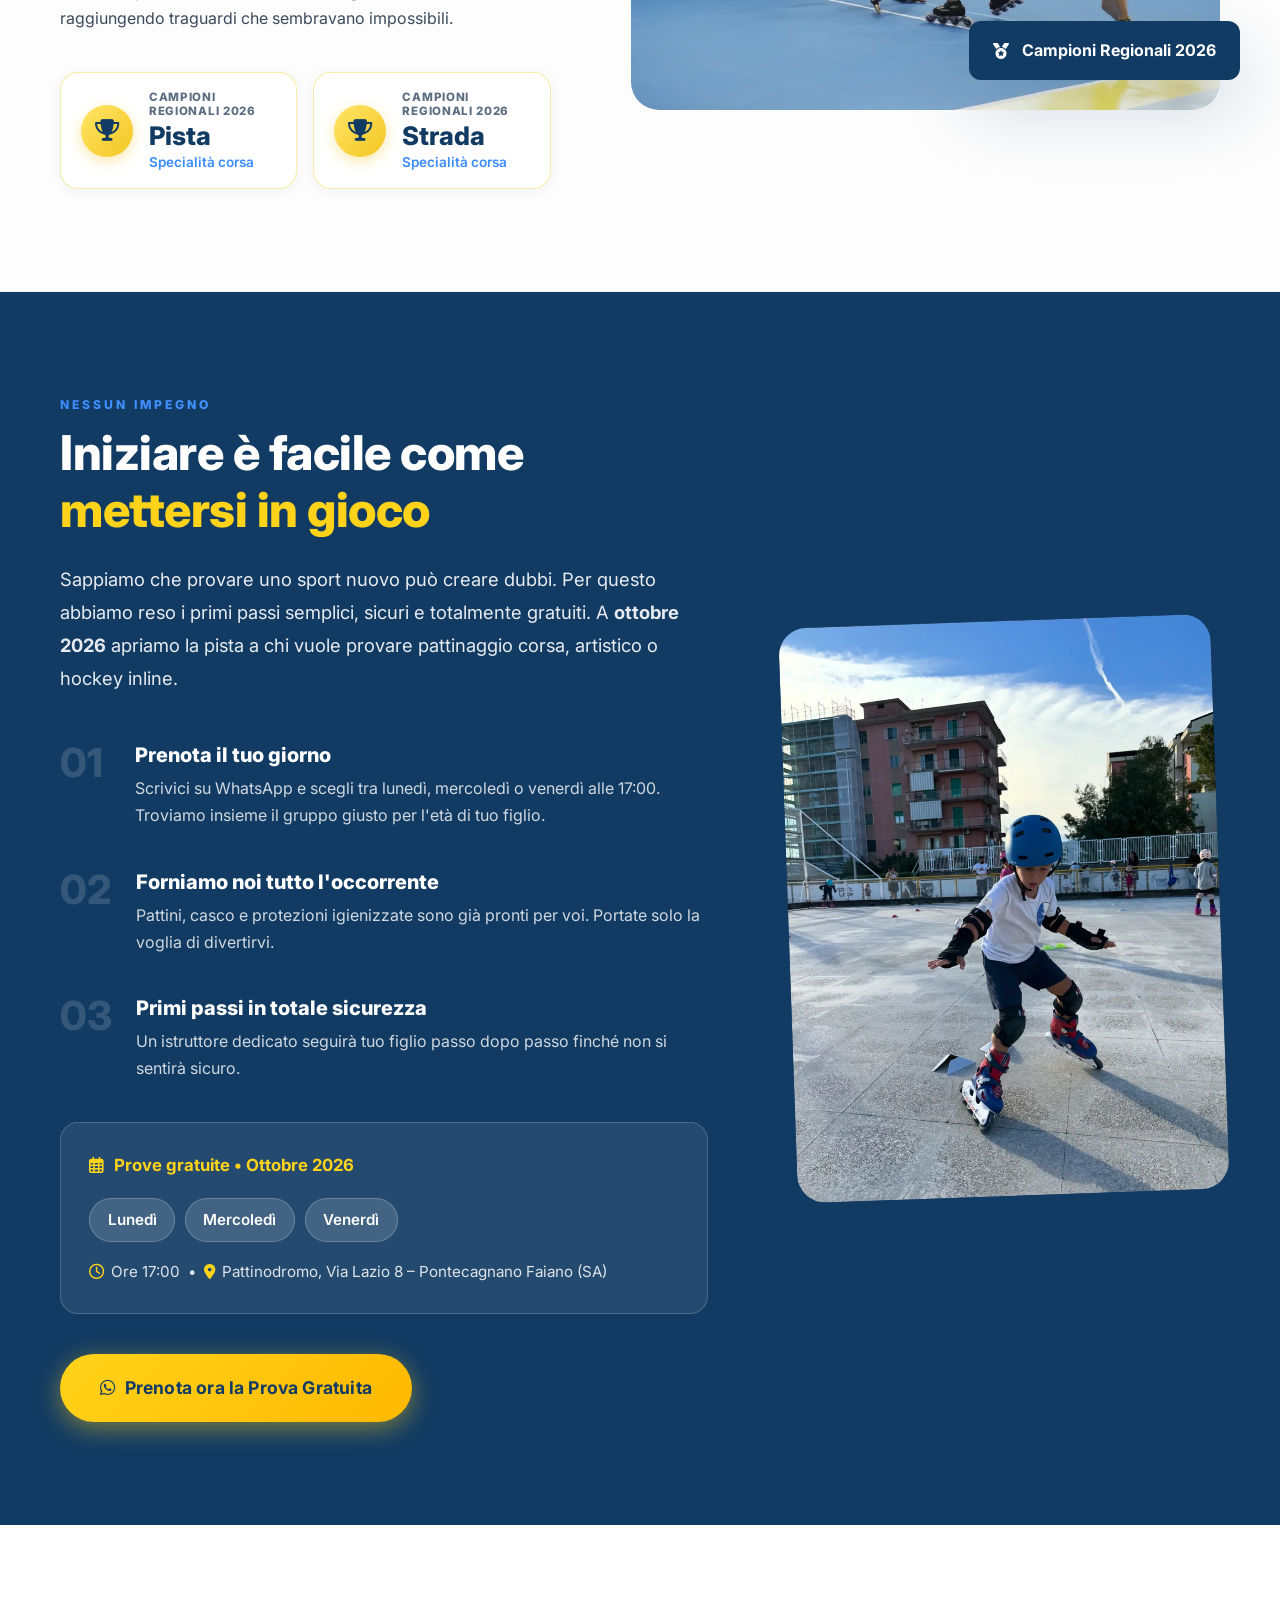
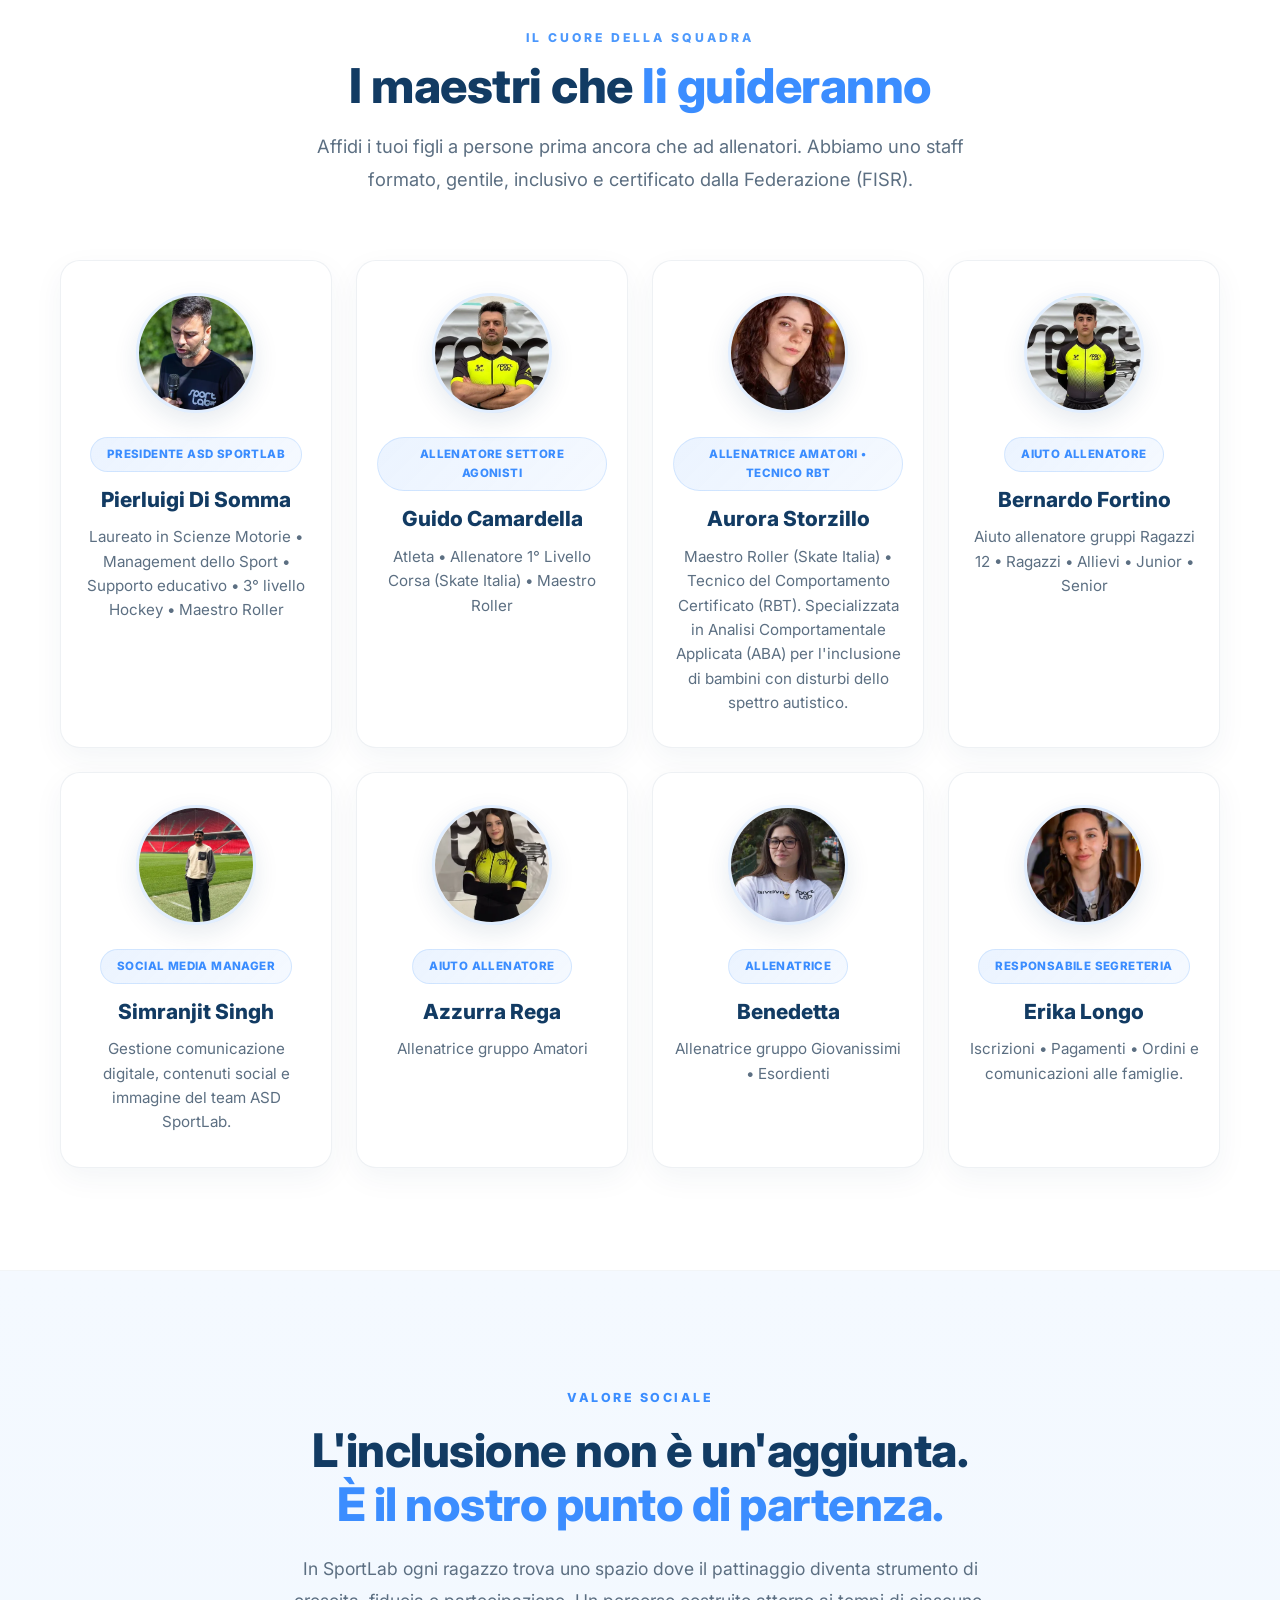
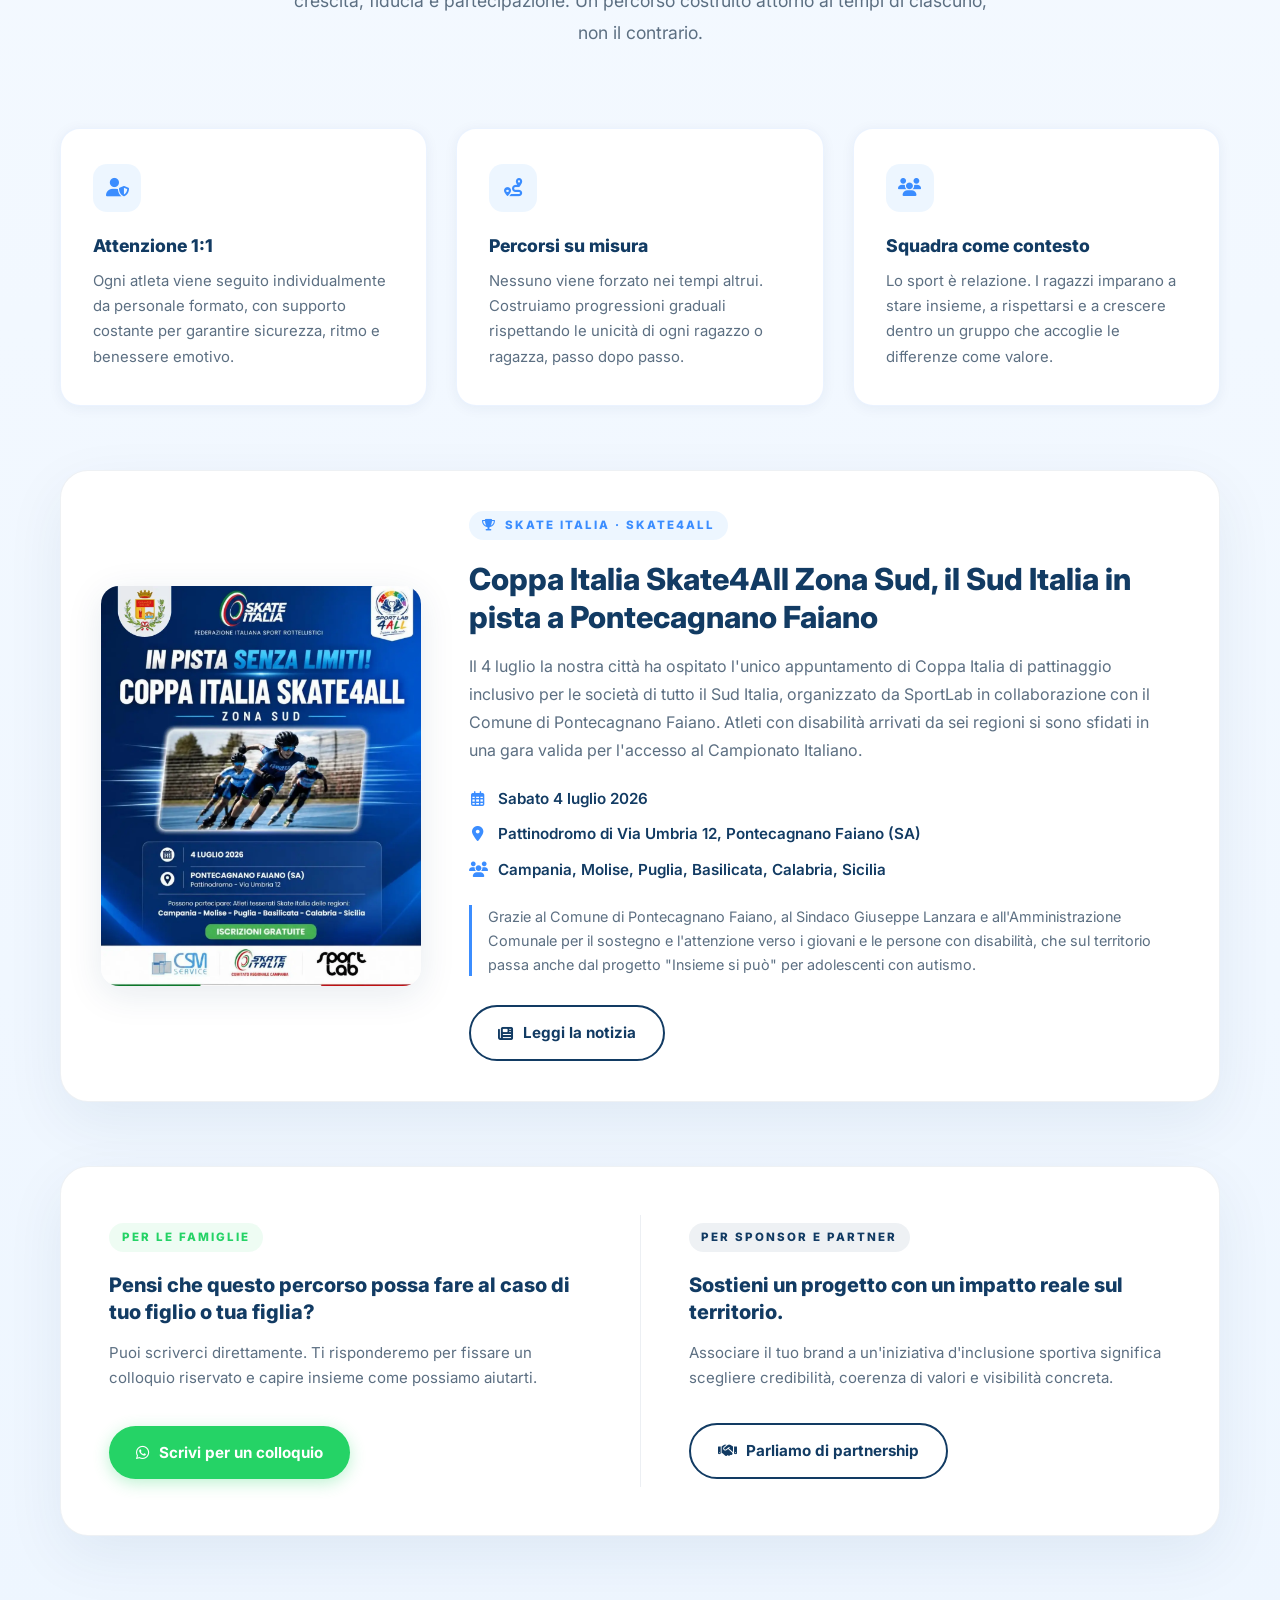
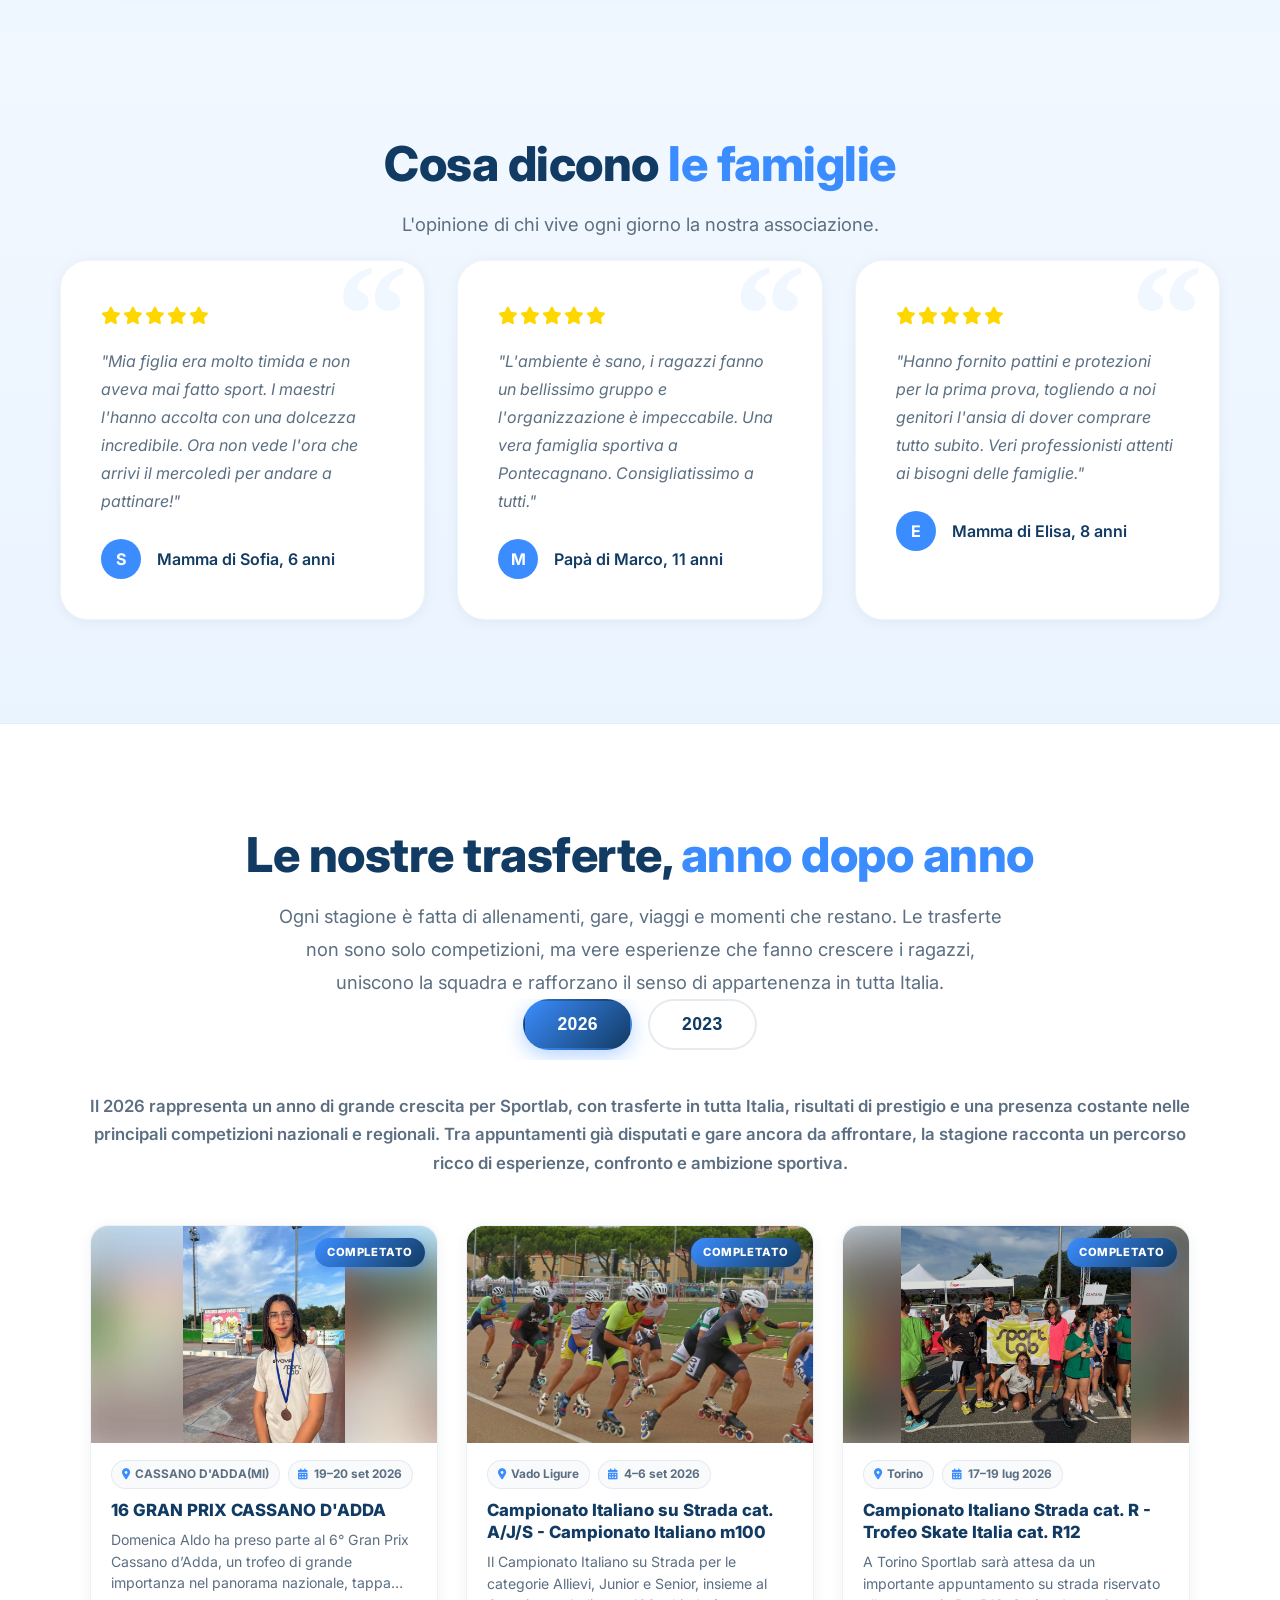
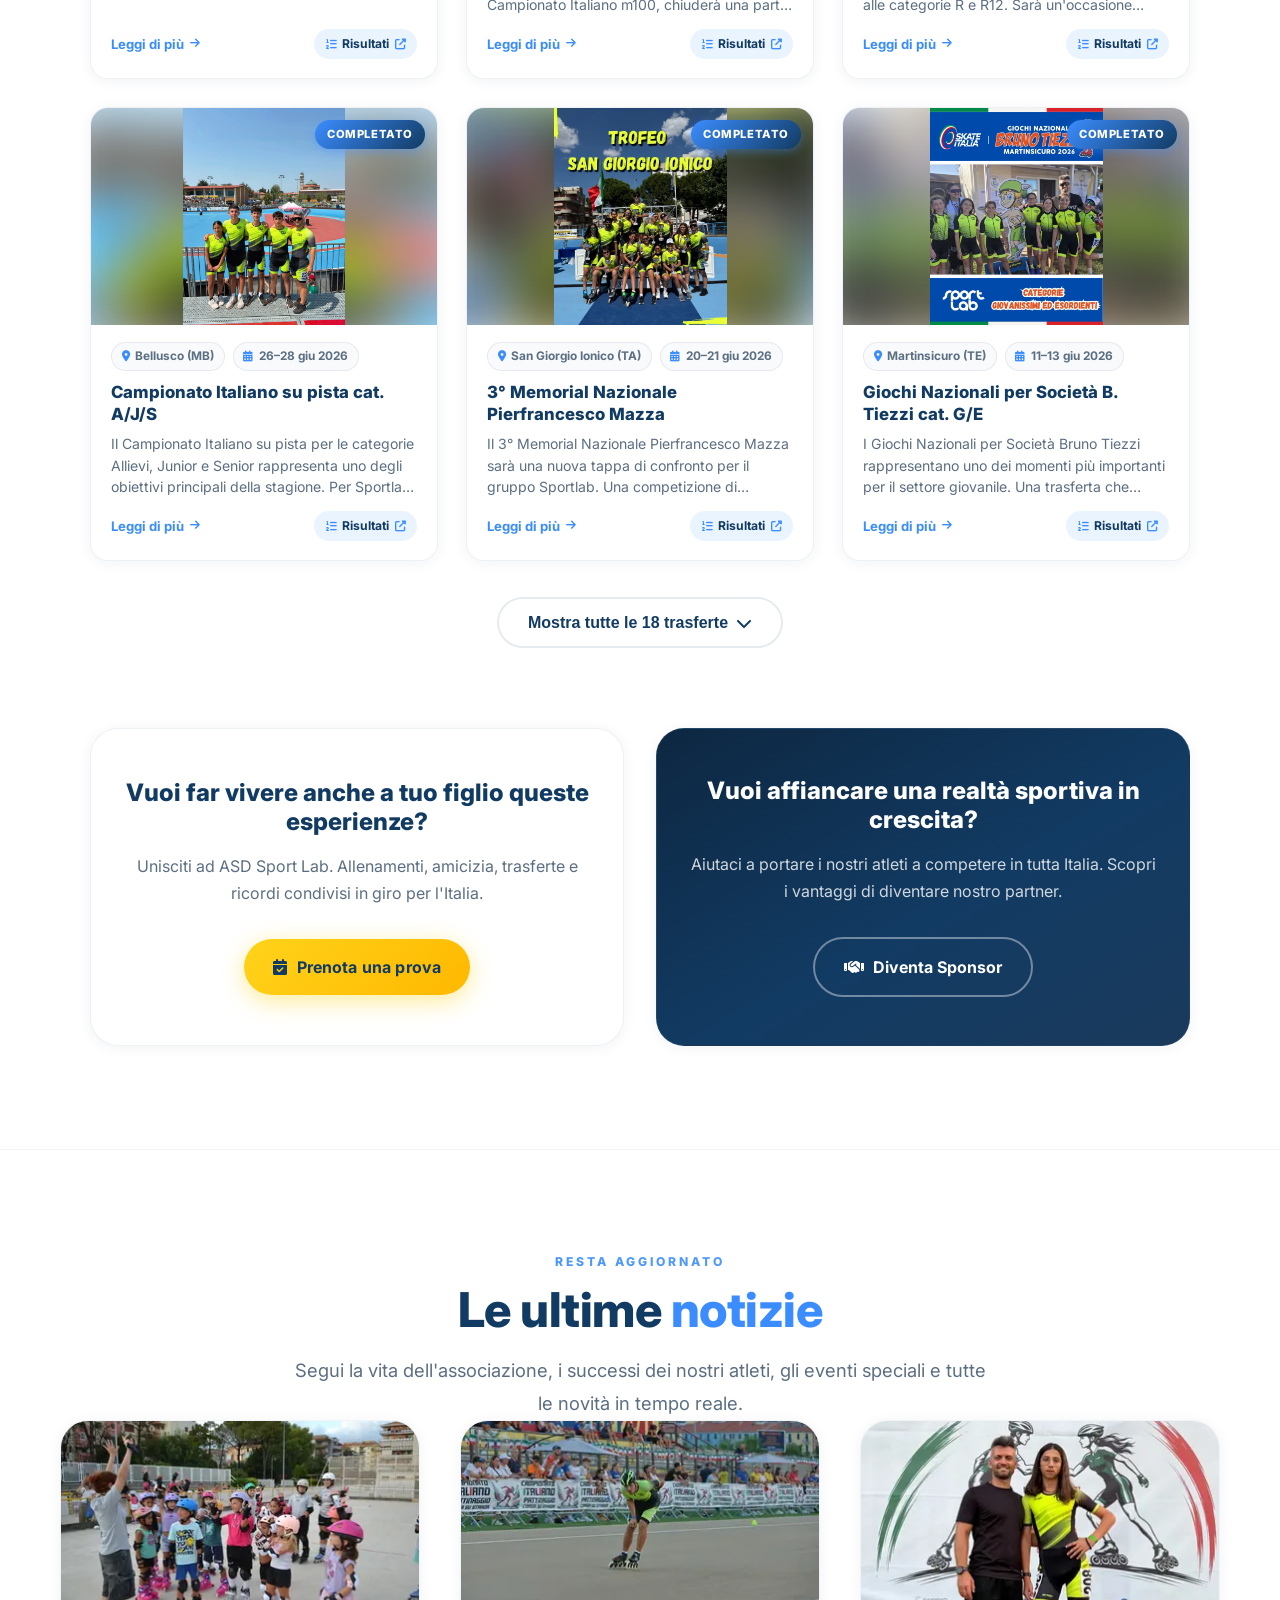
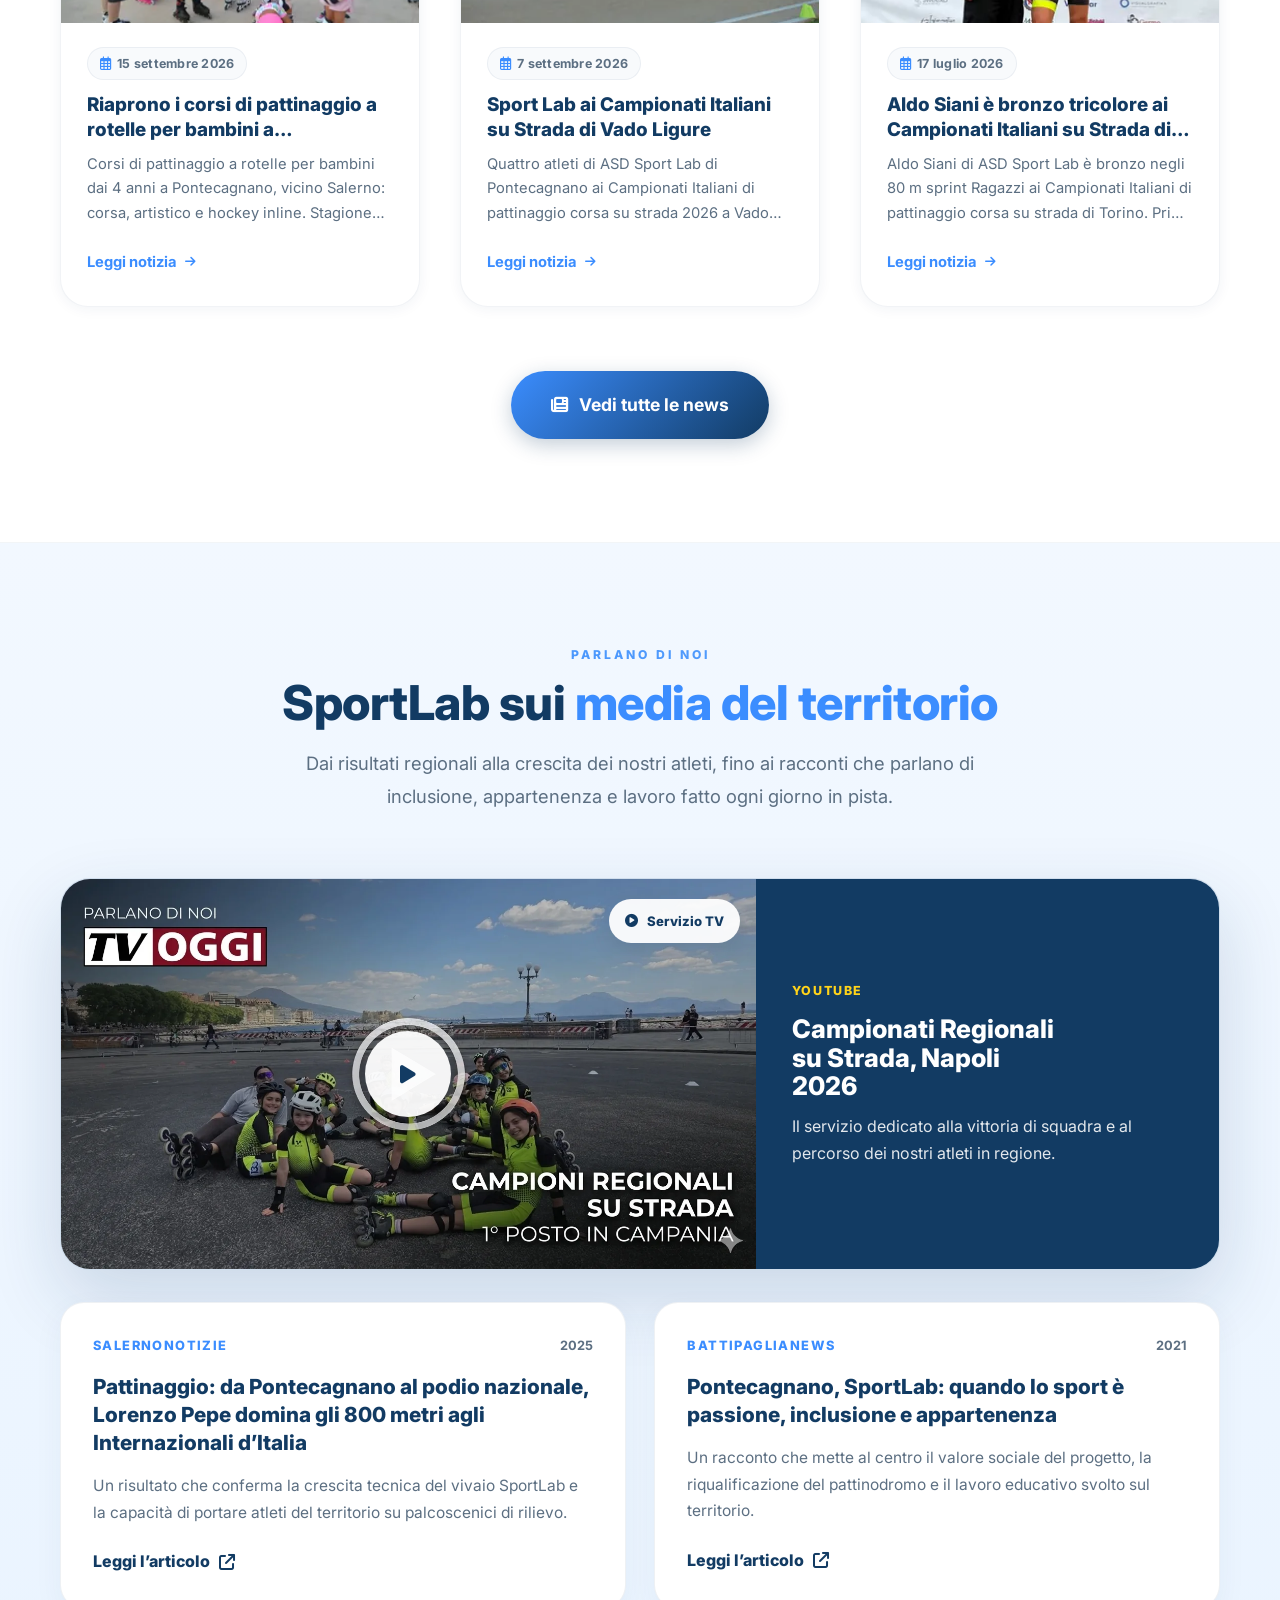
==== commit b4a2859e: "aggiunto corso pattinaggio corsa" ====
--- a/index.html
+++ b/index.html
@@ -587,9 +587,10 @@
                             width="800" height="600" loading="lazy">
                     </div>
                     <div class="discipline-icon"><i class="fas fa-bolt"></i></div>
-                    <h3 class="discipline-name">Pattinaggio corsa</h3>
+                    <h3 class="discipline-name"><a href="pattinaggio-corsa-salerno.html">Pattinaggio corsa</a></h3>
                     <p class="discipline-desc">La nostra disciplina storica: velocità, tecnica e resistenza sulla
                         pista di Via Lazio. Dal primo appoggio fino alle gare regionali e nazionali FISR.</p>
+                    <a href="pattinaggio-corsa-salerno.html" class="discipline-link">Corso di pattinaggio corsa <i class="fas fa-arrow-right"></i></a>
                 </article>
 
                 <article class="discipline-card">
@@ -615,94 +616,6 @@
                     <h3 class="discipline-name">Hockey inline</h3>
                     <p class="discipline-desc">Gioco di squadra sui pattini: rapidità, lettura del campo e spirito di
                         gruppo. La scelta ideale per chi vuole divertirsi insieme agli altri.</p>
-                </article>
-            </div>
-
-            <div class="courses-subhead">
-                <span class="courses-subhead-title">Il percorso per età</span>
-                <span class="courses-subhead-hint">Scorri <i class="fas fa-arrow-right"></i></span>
-            </div>
-            <div class="courses-grid-premium" data-carousel>
-                <!-- 1. Cuccioli -->
-                <article class="course-card-premium">
-                    <div class="course-image-wrap">
-                        <img src="images/corsi/cuccioli.webp"
-                            alt="Corso Cuccioli Pattinaggio per bambini dai 4 anni - Pontecagnano Salerno"
-                            width="600" height="574" loading="lazy">
-                        <span class="age-badge">4–7 anni</span>
-                    </div>
-                    <div class="card-body">
-                        <span class="level-tag tag-base">Livello Base</span>
-                        <h3 class="course-title">Cuccioli</h3>
-                        <p class="course-description">Un percorso pensato per i più piccoli, dove l'obiettivo principale
-                            è imparare a pattinare in modo divertente. Si inizia con esercizi per sviluppare equilibrio
-                            e coordinazione, passando poi alle prime basi tecniche. Un ambiente stimolante e giocoso,
-                            dove i bambini possono socializzare e crescere attraverso il movimento.</p>
-                    </div>
-                    <div class="card-footer">
-                        <span class="focus-text"><i class="fas fa-child"></i> Equilibrio e Gioco</span>
-                    </div>
-                </article>
-
-                <!-- 2. Amatori -->
-                <article class="course-card-premium">
-                    <div class="course-image-wrap">
-                        <img src="images/corsi/amatori.webp"
-                            alt="Corso Amatori Pattinaggio Salerno per ragazzi e principianti"
-                            width="600" height="541" loading="lazy">
-                        <span class="age-badge">8–12 anni</span>
-                    </div>
-                    <div class="card-body">
-                        <span class="level-tag tag-amateur">Amatoriale</span>
-                        <h3 class="course-title">Amatori</h3>
-                        <p class="course-description">Un percorso ideale per chi inizia a pattinare o vuole migliorare
-                            le proprie abilità. Gli allenamenti si concentrano sulla tecnica di base, il controllo e la
-                            velocità, tutto in modo graduale e senza fretta. Un programma pensato per sviluppare le
-                            capacità in modo progressivo, divertendosi e migliorando passo dopo passo.</p>
-                    </div>
-                    <div class="card-footer">
-                        <span class="focus-text"><i class="fas fa-skating"></i> Tecnica e Controllo</span>
-                    </div>
-                </article>
-
-                <!-- 3. G/E -->
-                <article class="course-card-premium">
-                    <div class="course-image-wrap">
-                        <img src="images/corsi/giovanissimi-esordienti.webp" alt="Corso G/E Pre-agonismo Pattinaggio Pontecagnano"
-                            width="600" height="312" loading="lazy">
-                        <span class="age-badge">8–10 anni</span>
-                    </div>
-                    <div class="card-body">
-                        <span class="level-tag tag-pre">Pre-Agonistico</span>
-                        <h3 class="course-title">G/E</h3>
-                        <p class="course-description">Dedicato a chi vuole un programma più strutturato. Ci si concentra
-                            sul perfezionamento della tecnica e sull'introduzione alla velocità. In questa fase iniziano
-                            le prime competizioni regionali e le trasferte, un passo importante verso un impegno più
-                            serio mantenendo sempre l'approccio adatto alla crescita.</p>
-                    </div>
-                    <div class="card-footer">
-                        <span class="focus-text"><i class="fas fa-trophy"></i> Prime Gare e Squadra</span>
-                    </div>
-                </article>
-
-                <!-- 4. Agonismo (Merged R/A/J/S) -->
-                <article class="course-card-premium">
-                    <div class="course-image-wrap">
-                        <img src="images/corsi/agonismo.webp" alt="Squadra agonistica di pattinaggio corsa (speed skating) ASD Sport Lab Salerno"
-                            width="600" height="343" loading="lazy">
-                        <span class="age-badge">11–18+ anni</span>
-                    </div>
-                    <div class="card-body">
-                        <span class="level-tag tag-top">Agonistico Elite</span>
-                        <h3 class="course-title">Agonismo (R12/RA/J/S)</h3>
-                        <p class="course-description">Il culmine del percorso SportLab. Dagli 11 anni in su, gli atleti
-                            entrano nel vero agonismo con allenamenti intensi, personalizzati e mirati. Partecipazione a
-                            competizioni regionali, nazionali e internazionali, con programmi studiati per il
-                            miglioramento continuo e la preparazione a sfide sempre più ambiziose.</p>
-                    </div>
-                    <div class="card-footer">
-                        <span class="focus-text"><i class="fas fa-medal"></i> Ranking Nazionale e Prestazione</span>
-                    </div>
                 </article>
             </div>
 
@@ -1224,7 +1137,7 @@
                 <!-- NEWS-HOME:INIZIO (generato da .github/scripts/genera_news.py) -->
                     <article class="news-card" data-anno="2026">
                         <div class="news-card-media">
-                            <img src="images/news/anteprime/corsi-pattinaggio-bambini-pontecagnano-salerno-2026-2027-card.webp" alt="Bambini con caschi, protezioni e pattini a rotelle durante un corso di pattinaggio di ASD Sport Lab al pattinodromo di Pontecagnano, vicino Salerno" loading="lazy" width="720" height="480">
+                            <img src="images/news/anteprime/corsi-pattinaggio-bambini-pontecagnano-salerno-2026-2027-card.webp" srcset="images/news/anteprime/corsi-pattinaggio-bambini-pontecagnano-salerno-2026-2027-card-sm.webp 360w, images/news/anteprime/corsi-pattinaggio-bambini-pontecagnano-salerno-2026-2027-card.webp 720w" sizes="(max-width: 640px) 120px, 360px" alt="Bambini con caschi, protezioni e pattini a rotelle durante un corso di pattinaggio di ASD Sport Lab al pattinodromo di Pontecagnano, vicino Salerno" loading="lazy" width="720" height="480">
                         </div>
                         <div class="news-card-content">
                             <div class="news-card-meta">
@@ -1237,7 +1150,7 @@
                     </article>
                     <article class="news-card" data-anno="2026">
                         <div class="news-card-media">
-                            <img src="images/news/anteprime/campionati-italiani-pattinaggio-strada-vado-ligure-2026-card.webp" alt="Giuseppe di ASD Sport Lab in gara ai Campionati Italiani di pattinaggio corsa su strada di Vado Ligure 2026, davanti agli striscioni del campionato e al pubblico" loading="lazy" width="720" height="480">
+                            <img src="images/news/anteprime/campionati-italiani-pattinaggio-strada-vado-ligure-2026-card.webp" srcset="images/news/anteprime/campionati-italiani-pattinaggio-strada-vado-ligure-2026-card-sm.webp 360w, images/news/anteprime/campionati-italiani-pattinaggio-strada-vado-ligure-2026-card.webp 720w" sizes="(max-width: 640px) 120px, 360px" alt="Giuseppe di ASD Sport Lab in gara ai Campionati Italiani di pattinaggio corsa su strada di Vado Ligure 2026, davanti agli striscioni del campionato e al pubblico" loading="lazy" width="720" height="480">
                         </div>
                         <div class="news-card-content">
                             <div class="news-card-meta">
@@ -1250,7 +1163,7 @@
                     </article>
                     <article class="news-card" data-anno="2026">
                         <div class="news-card-media">
-                            <img src="images/news/anteprime/aldo-siani-bronzo-campionati-italiani-strada-torino-2026-card.webp" alt="Aldo Siani di ASD Sport Lab con l&#x27;allenatore Guido Camardella ai Campionati Italiani di pattinaggio corsa su strada Torino 2026" loading="lazy" width="720" height="594">
+                            <img src="images/news/anteprime/aldo-siani-bronzo-campionati-italiani-strada-torino-2026-card.webp" srcset="images/news/anteprime/aldo-siani-bronzo-campionati-italiani-strada-torino-2026-card-sm.webp 360w, images/news/anteprime/aldo-siani-bronzo-campionati-italiani-strada-torino-2026-card.webp 720w" sizes="(max-width: 640px) 120px, 360px" alt="Aldo Siani di ASD Sport Lab con l&#x27;allenatore Guido Camardella ai Campionati Italiani di pattinaggio corsa su strada Torino 2026" loading="lazy" width="720" height="594">
                         </div>
                         <div class="news-card-content">
                             <div class="news-card-meta">
@@ -1639,7 +1552,7 @@
                     <details class="faq-item">
                         <summary class="faq-question">Quali discipline si possono praticare?</summary>
                         <div class="faq-answer">
-                            <p>Per la stagione 2026/2027 proponiamo tre discipline: <strong>pattinaggio corsa</strong>,
+                            <p>Per la stagione 2026/2027 proponiamo tre discipline: <a href="pattinaggio-corsa-salerno.html"><strong>pattinaggio corsa</strong></a>,
                                 <a href="pattinaggio-artistico-salerno.html"><strong>pattinaggio artistico</strong></a> e <strong>hockey inline</strong>. Durante le prove
                                 gratuite di ottobre si possono provare e scegliere con calma quella più adatta.</p>
                         </div>
@@ -1783,6 +1696,7 @@
         <div class="footer-bottom text-center">
             <nav class="footer-nav" aria-label="Link utili">
                 <a href="#corsi">Corsi</a>
+                <a href="pattinaggio-corsa-salerno.html">Pattinaggio corsa</a>
                 <a href="pattinaggio-artistico-salerno.html">Pattinaggio artistico</a>
                 <a href="#prova">Prova gratuita</a>
                 <a href="news.html">News</a>
--- a/css/enhanced.css
+++ b/css/enhanced.css
@@ -3502,6 +3502,135 @@
     margin: 2.5rem 0 0;
 }
 
+/* Foto d'apertura orizzontale (es. una gara) */
+.disc-hero-img--wide img {
+    aspect-ratio: 4 / 3;
+}
+
+/* Tre gruppi affiancati */
+.disc-groups--3 {
+    grid-template-columns: repeat(3, minmax(0, 1fr));
+    gap: 1.5rem;
+}
+
+.disc-groups--3 .disc-group img {
+    aspect-ratio: 4 / 3;
+}
+
+.disc-groups--3 .disc-group-body {
+    padding: 1.5rem 1.5rem 1.75rem;
+}
+
+/* Risultati: numeri grandi, ogni scheda porta alla news */
+.disc-stats {
+    margin-bottom: 4rem;
+}
+
+a.disc-card {
+    display: block;
+    color: inherit;
+    transition: var(--transition);
+}
+
+a.disc-card:hover {
+    transform: translateY(-4px);
+    border-color: var(--primary-blue);
+    box-shadow: var(--shadow-hover);
+}
+
+.disc-stat-num {
+    display: block;
+    font-size: 2.2rem;
+    font-weight: 800;
+    line-height: 1.1;
+    letter-spacing: -0.5px;
+    color: var(--primary-blue);
+    margin-bottom: 0.6rem;
+}
+
+.disc-text a:not(.btn) {
+    color: var(--primary-blue);
+    font-weight: 600;
+    text-decoration: underline;
+    text-underline-offset: 3px;
+}
+
+/* Ultime news della disciplina */
+.disc-news {
+    margin-top: 2.5rem;
+}
+
+.disc-news-all {
+    margin-top: 2rem;
+}
+
+/* Elenco con spunte nei testi lunghi */
+.disc-checks {
+    list-style: none;
+    padding: 0;
+    margin: 0 0 1.2rem;
+    display: grid;
+    gap: 0.85rem;
+}
+
+.disc-checks li {
+    position: relative;
+    padding-left: 1.75rem;
+    line-height: 1.7;
+}
+
+.disc-checks li::before {
+    content: '\f00c';
+    font-family: 'Font Awesome 6 Free';
+    font-weight: 900;
+    position: absolute;
+    left: 0;
+    top: 0.1rem;
+    color: var(--primary-blue);
+    font-size: 0.9rem;
+}
+
+.disc-checks strong {
+    color: var(--secondary-blue);
+}
+
+/* Allenamento agonisti: foto + strada, poi a secco e forza affiancati */
+.disc-train {
+    margin-top: 4rem;
+}
+
+.disc-text h3:first-child {
+    margin-top: 0;
+}
+
+.disc-train-grid {
+    display: grid;
+    grid-template-columns: repeat(2, minmax(0, 1fr));
+    gap: 2rem;
+    margin-top: 3rem;
+}
+
+.disc-train-grid .disc-text {
+    padding: 2rem;
+    background: var(--bg-white);
+    border: 1px solid rgba(77, 163, 255, 0.18);
+    border-radius: var(--border-radius-lg);
+    box-shadow: var(--shadow-sm);
+}
+
+.disc-train-end {
+    max-width: 760px;
+    margin: 2.5rem auto 0;
+    text-align: center;
+    font-weight: 600;
+    color: var(--secondary-blue);
+}
+
+/* Percorso per età (le card spostate dalla home) */
+#percorso .section-cta-wrap {
+    margin-top: 3rem;
+}
+
 @media (max-width: 900px) {
     .disc-hero {
         padding: calc(85px + 1.5rem) 0 3.5rem;
@@ -3532,7 +3661,12 @@
         grid-template-columns: repeat(2, minmax(0, 1fr));
     }
 
-    .disc-groups {
+    .disc-train-grid {
+        grid-template-columns: 1fr;
+    }
+
+    .disc-groups,
+    .disc-groups--3 {
         grid-template-columns: 1fr;
         max-width: 560px;
         margin-left: auto;
@@ -3799,6 +3933,75 @@
         margin-top: 1.5rem !important;
     }
 
+    .disc-train {
+        margin-top: 2rem;
+    }
+
+    .disc-train-grid {
+        grid-template-columns: 1fr;
+        gap: 1rem;
+        margin-top: 1.5rem;
+    }
+
+    .disc-train-grid .disc-text {
+        padding: 1.25rem;
+        border-radius: 18px;
+    }
+
+    .disc-checks {
+        gap: 0.65rem;
+    }
+
+    .disc-checks li {
+        font-size: 0.95rem;
+        line-height: 1.6;
+        padding-left: 1.5rem;
+    }
+
+    .disc-train-end {
+        margin-top: 1.5rem;
+        font-size: 0.98rem;
+    }
+
+    .disc-hero-img--wide img {
+        aspect-ratio: 4 / 3;
+        object-position: 50% 50%;
+    }
+
+    .disc-groups--3 .disc-group-body {
+        padding: 1.25rem 1.25rem 1.5rem;
+    }
+
+    .disc-stats {
+        margin-bottom: 2.5rem;
+    }
+
+    .disc-stat-num {
+        font-size: 1.6rem;
+        margin-bottom: 0.4rem;
+    }
+
+    .disc-news {
+        margin-top: 1.5rem;
+    }
+
+    .disc-news-all .btn {
+        width: 100%;
+        min-height: 48px;
+    }
+
+    #percorso .section-cta-wrap {
+        margin-top: 1.5rem;
+    }
+
+    #percorso .section-cta-wrap .btn {
+        width: 100%;
+        white-space: normal;
+        padding: 1rem 1.25rem;
+        font-size: 0.95rem;
+        line-height: 1.35;
+    }
+
     .disc-final p {
         font-size: 1rem;
         margin-bottom: 1.5rem;
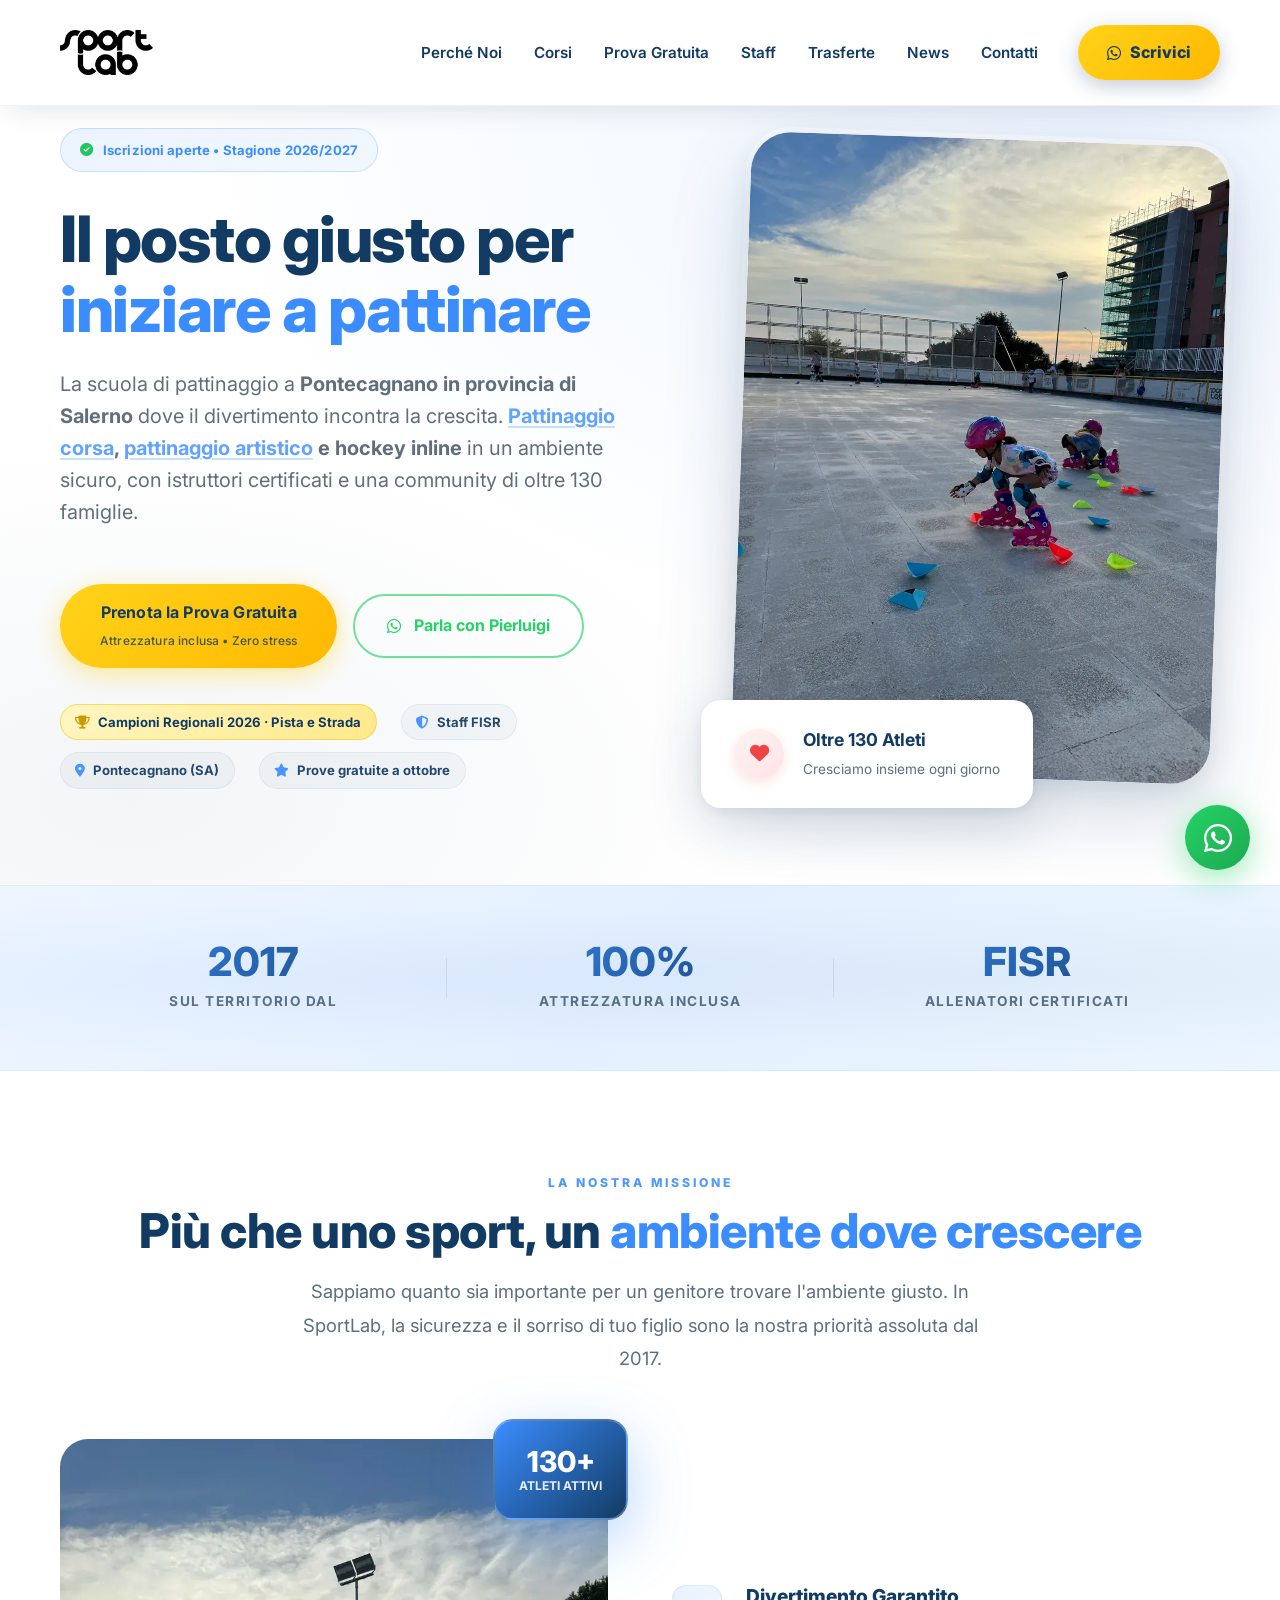
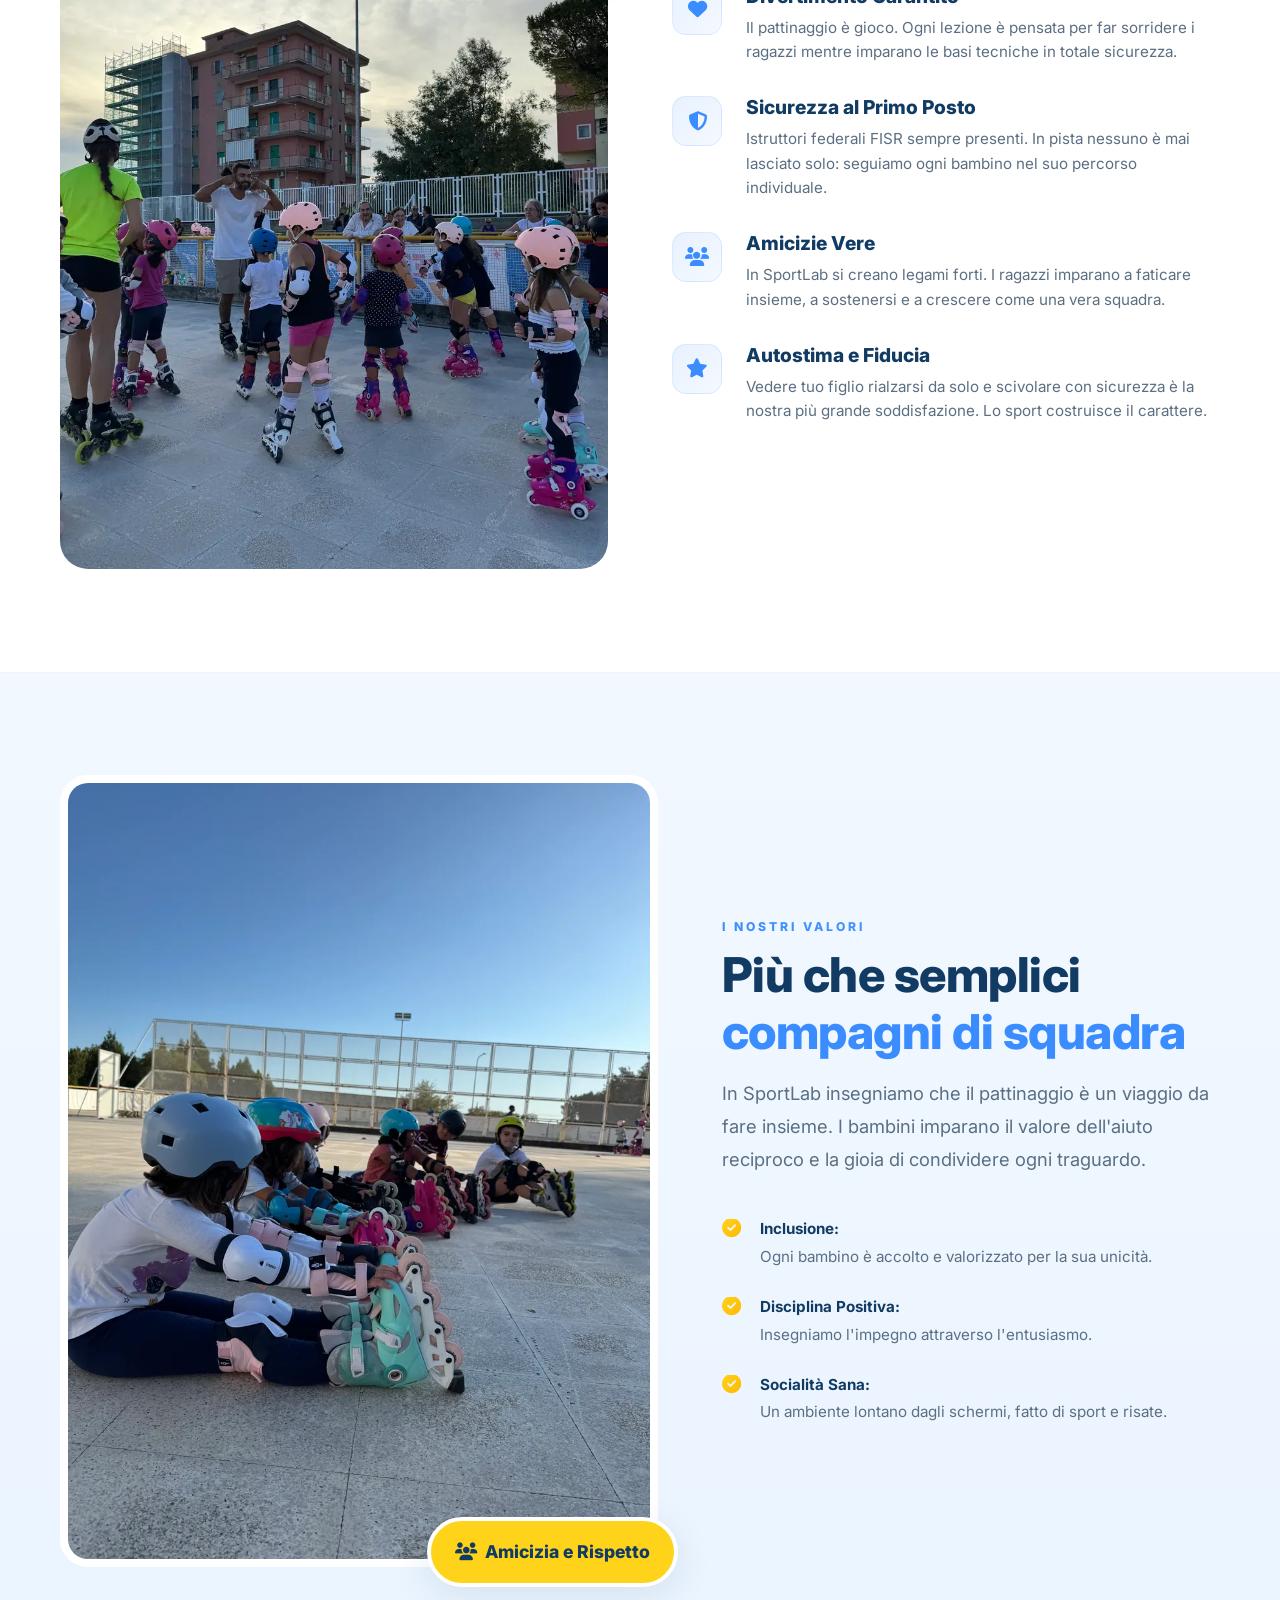
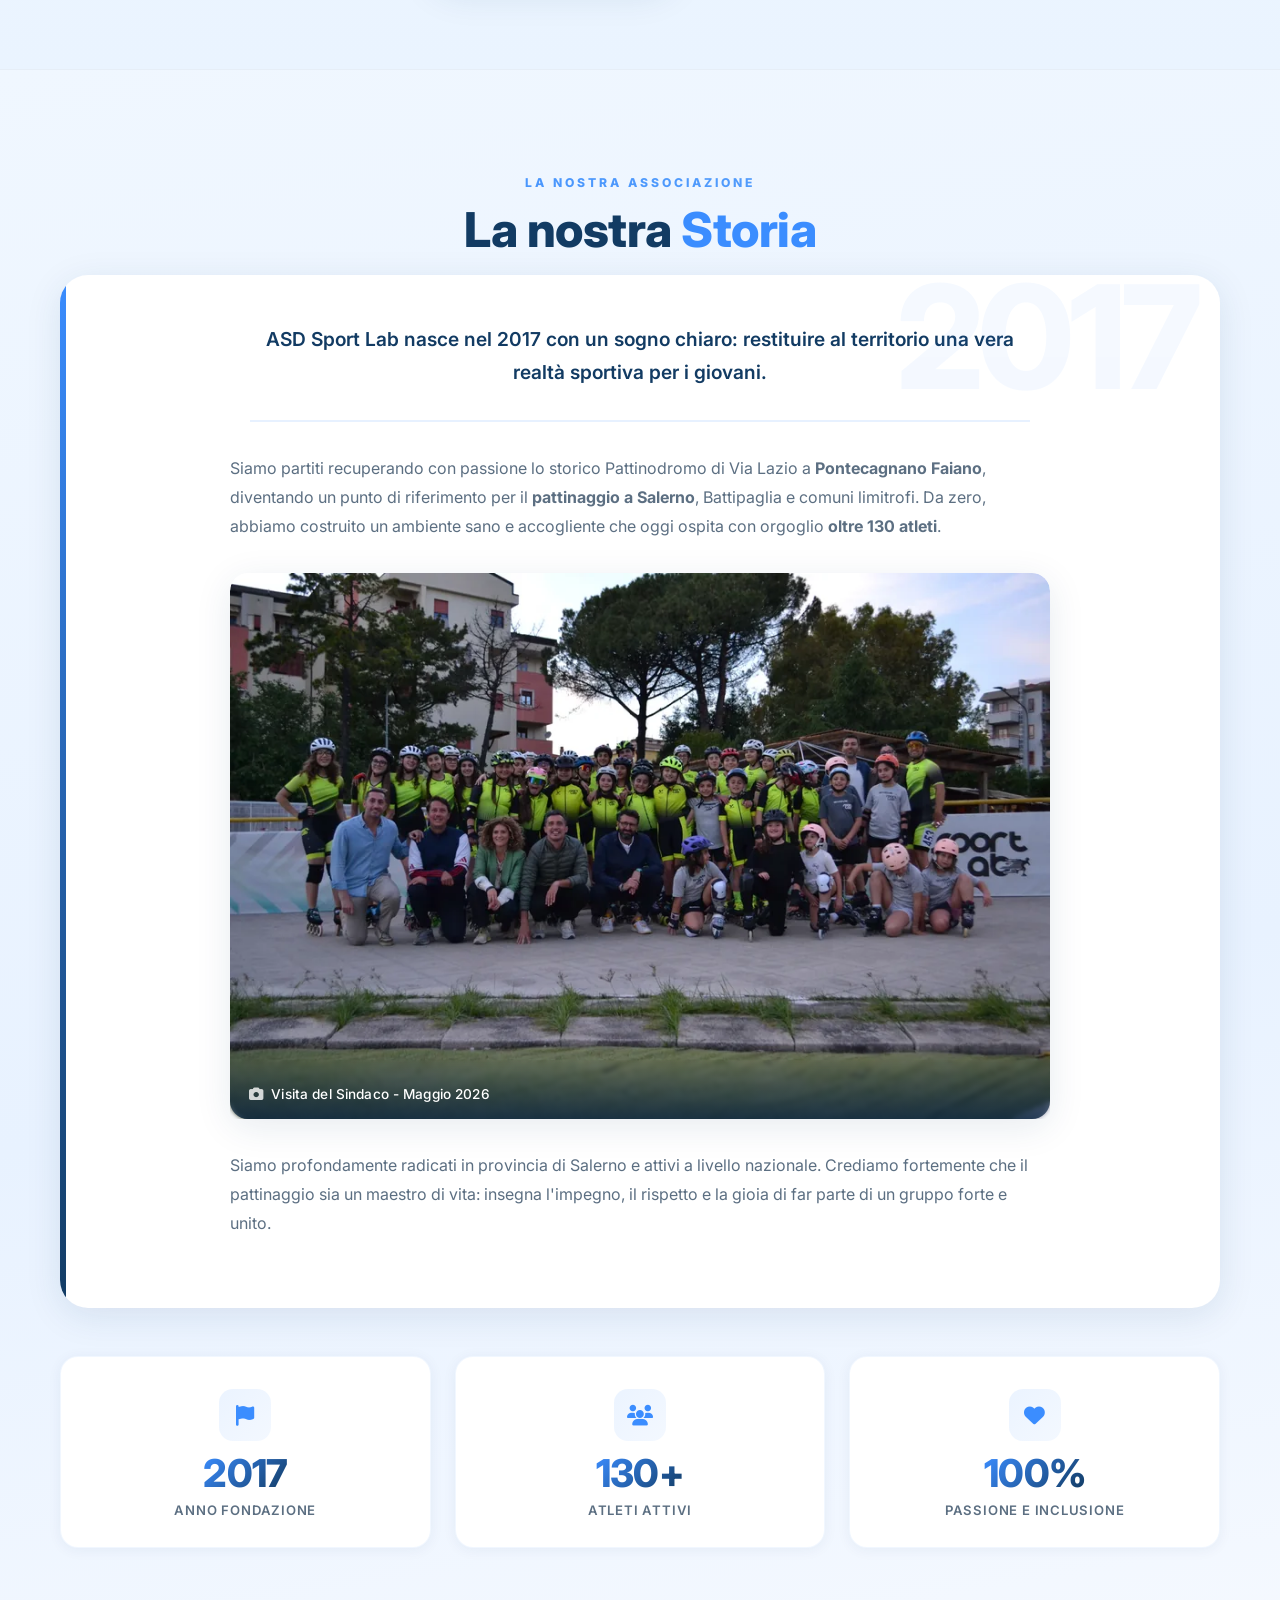
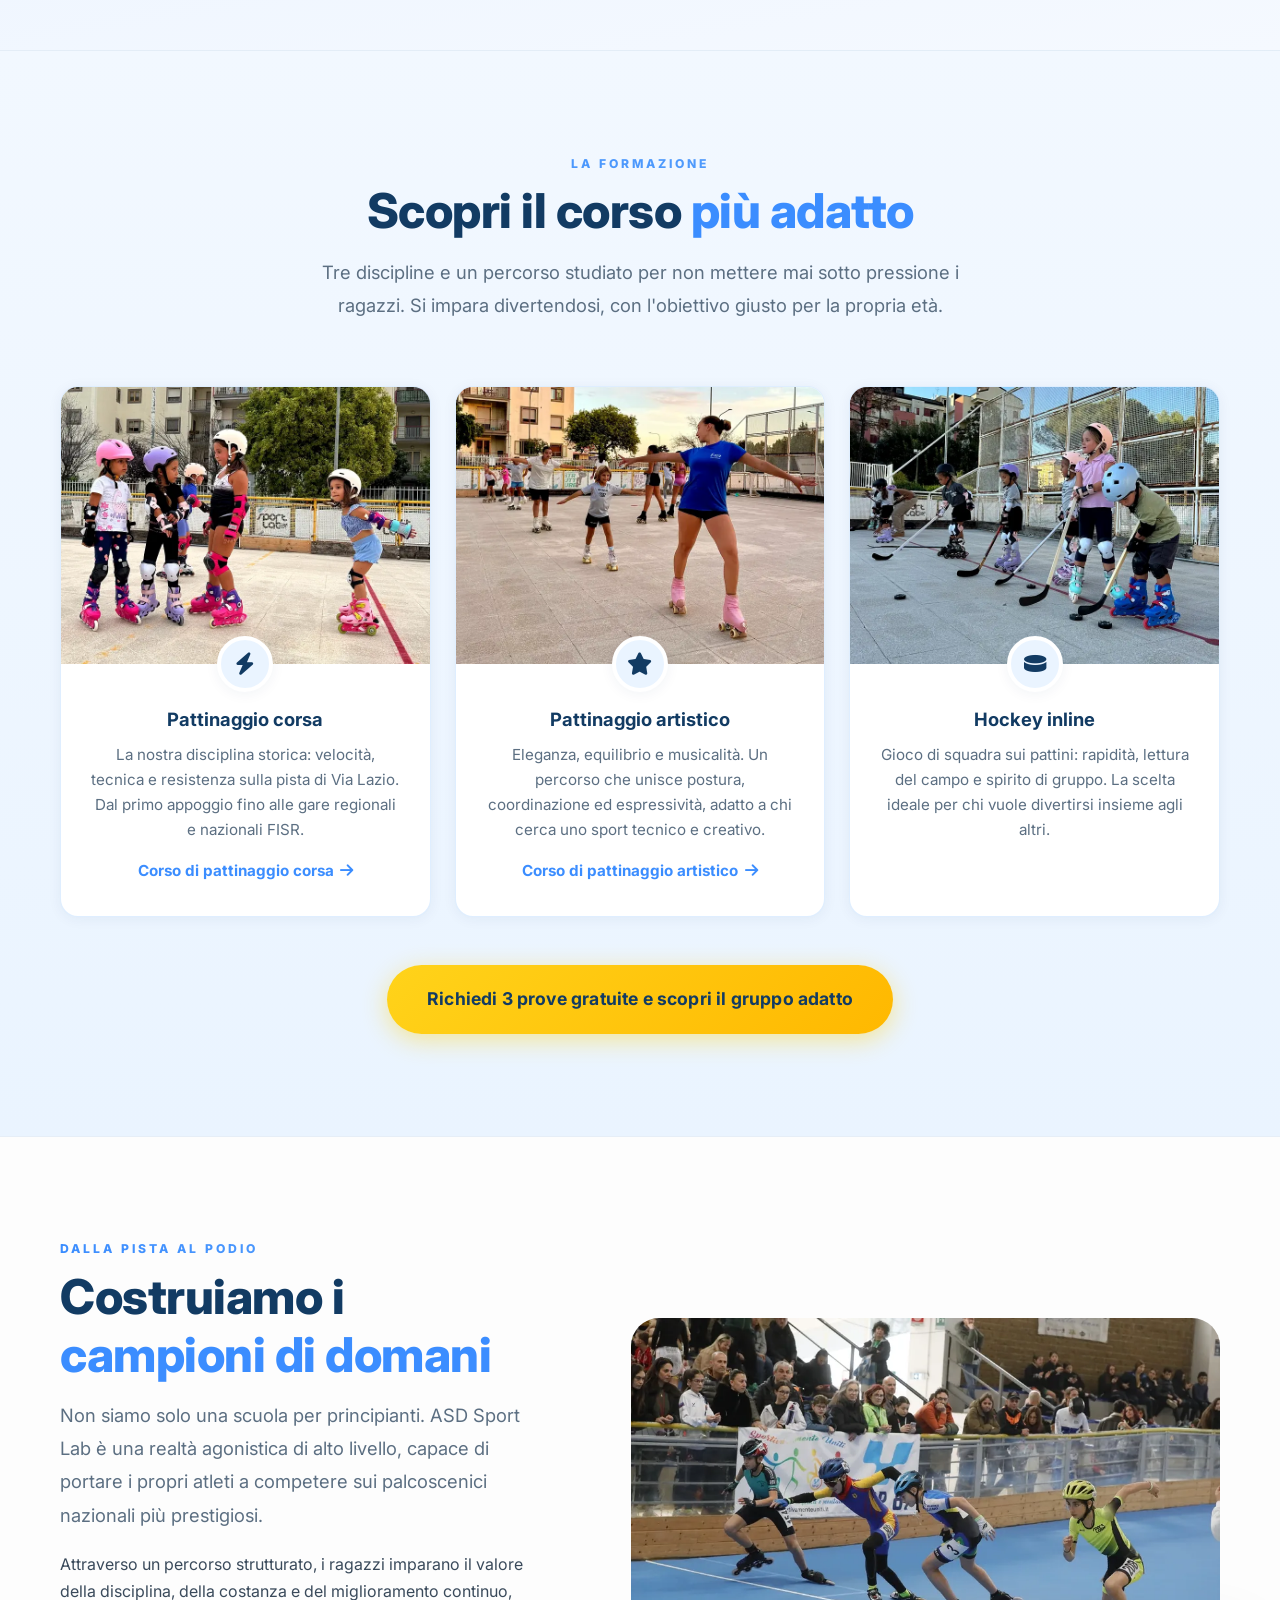
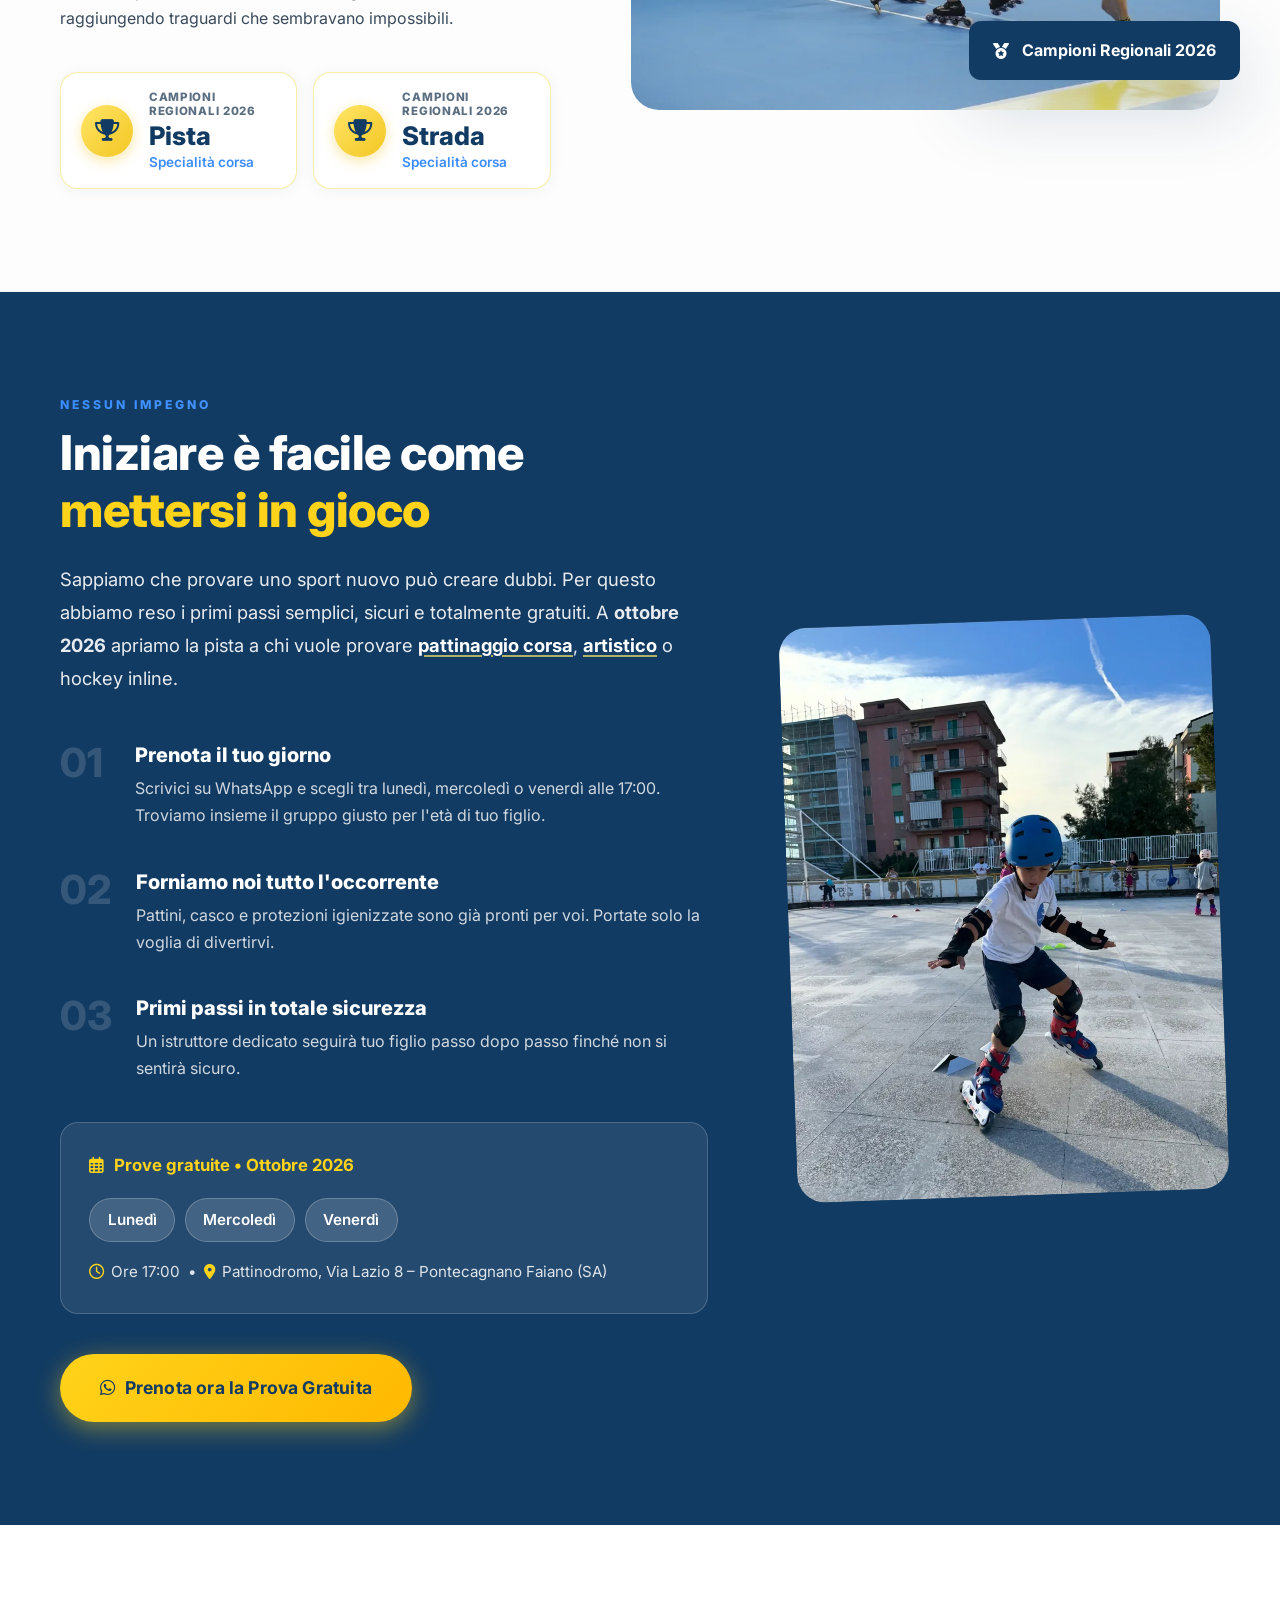
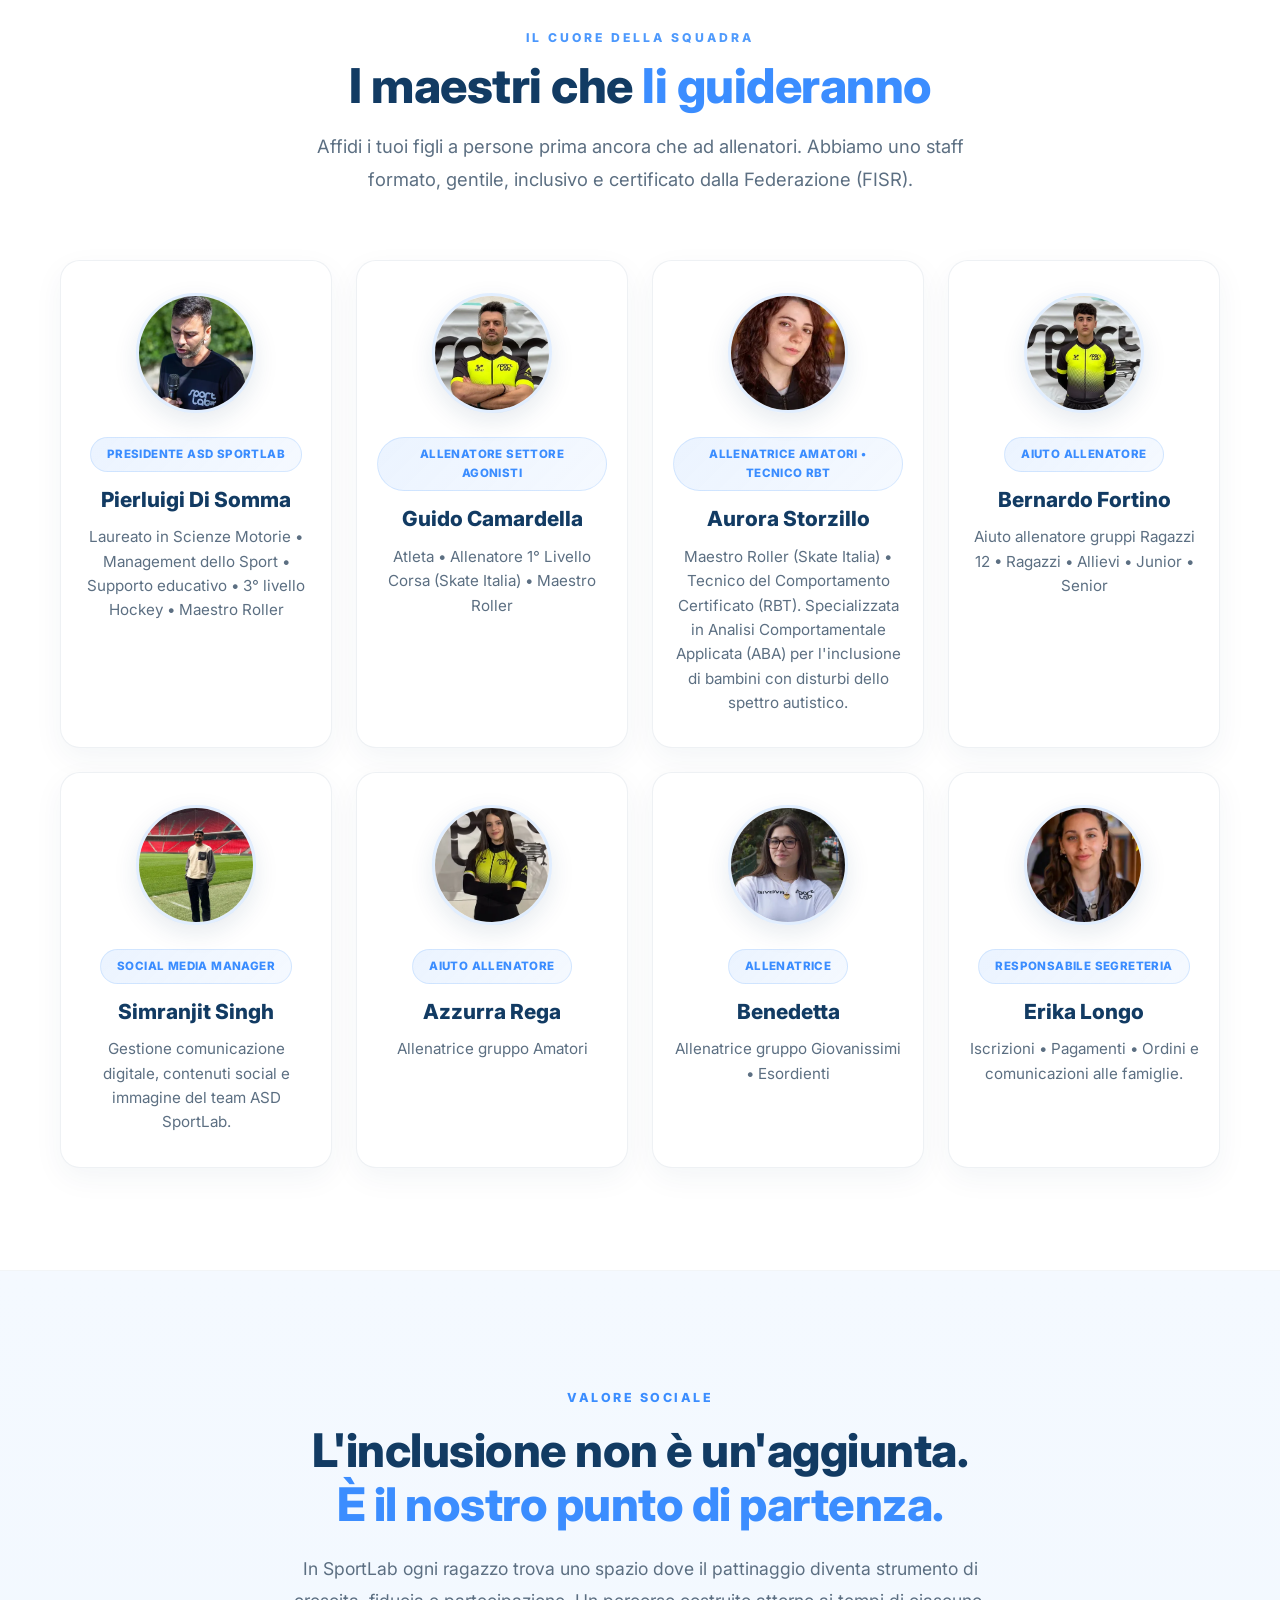
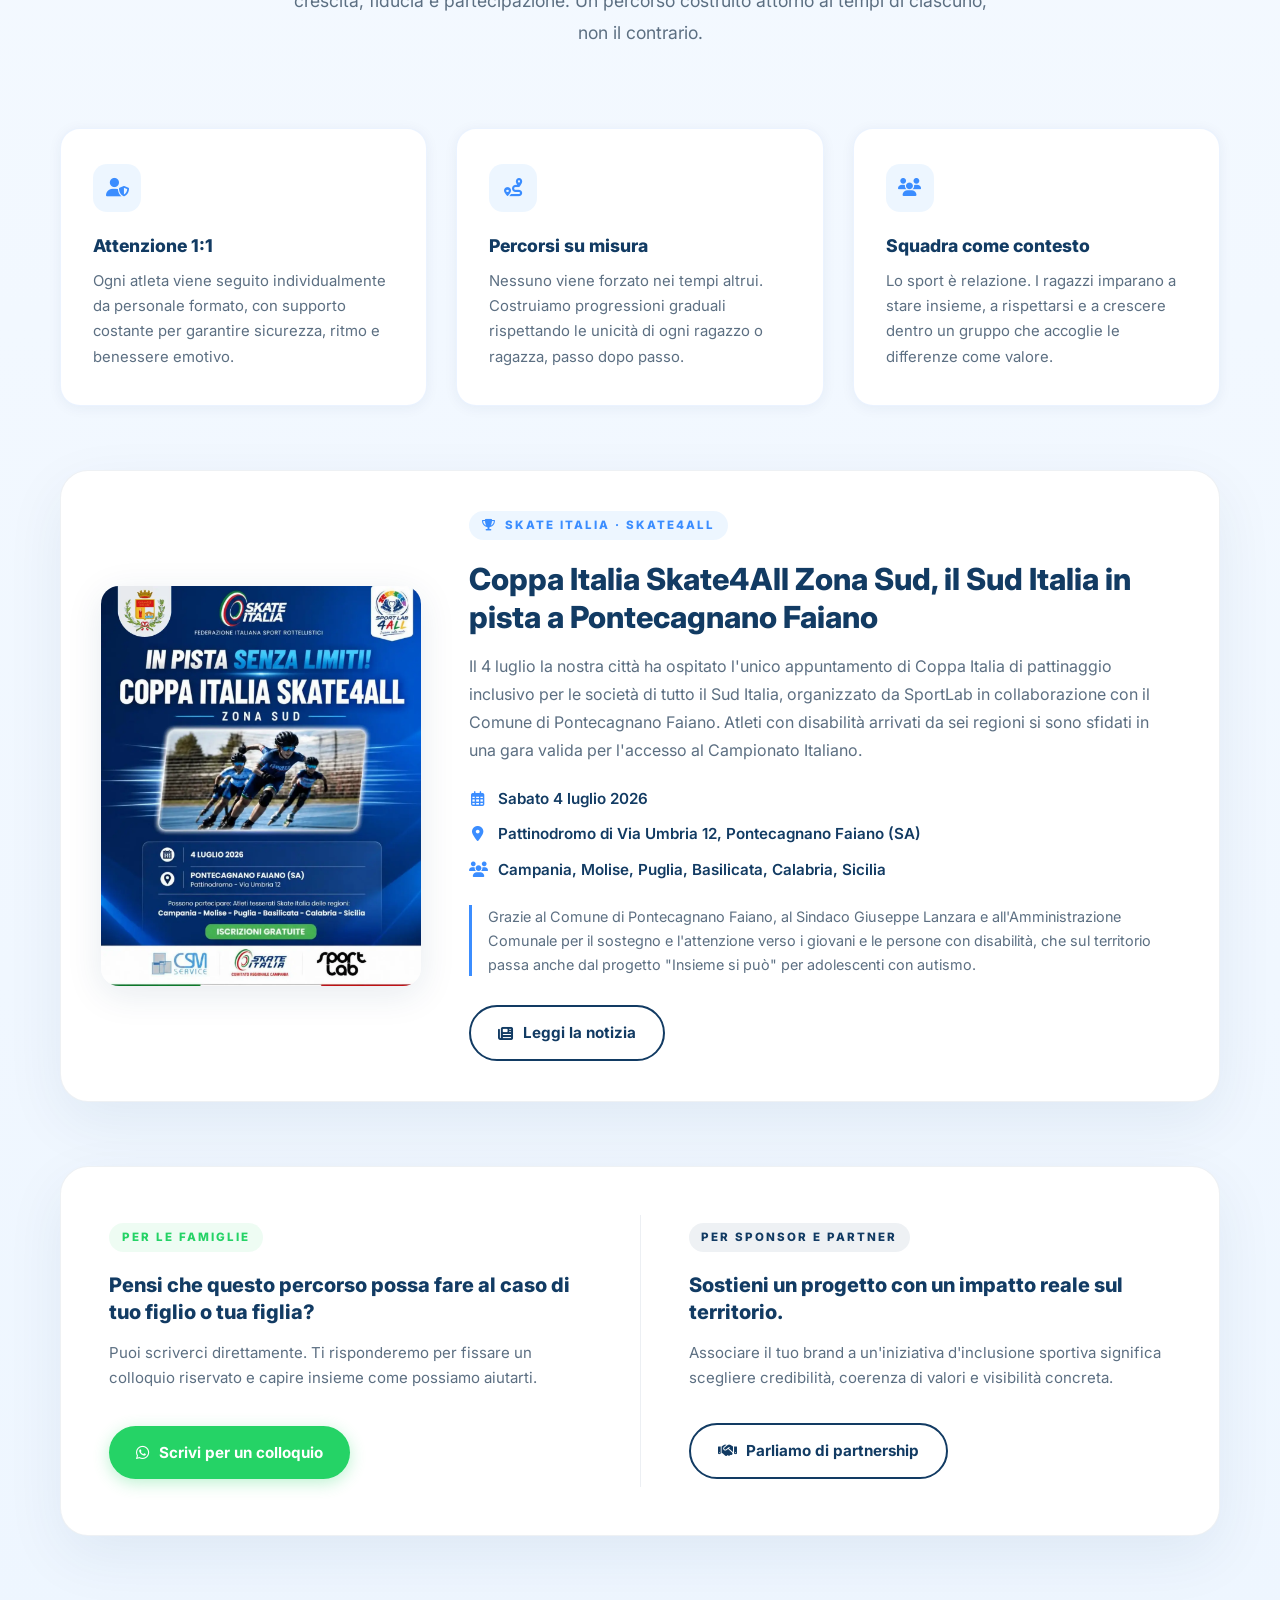
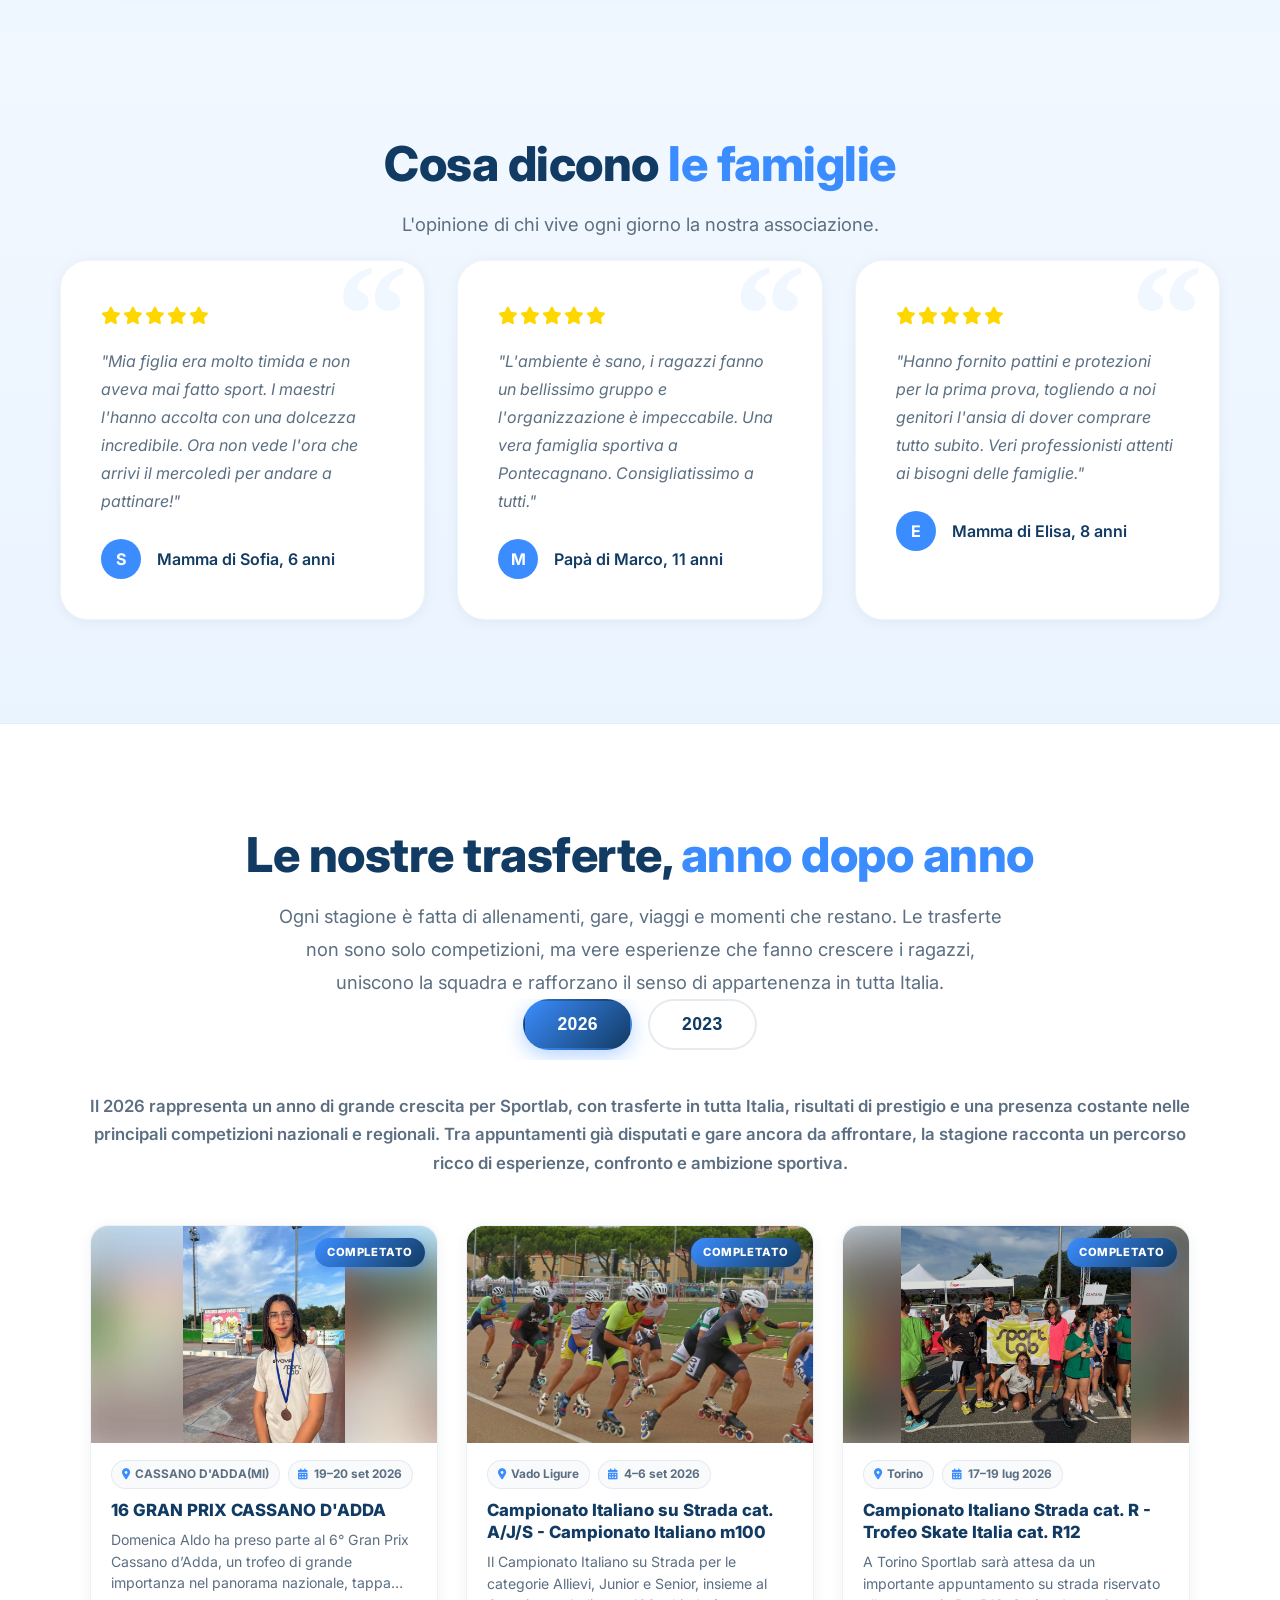
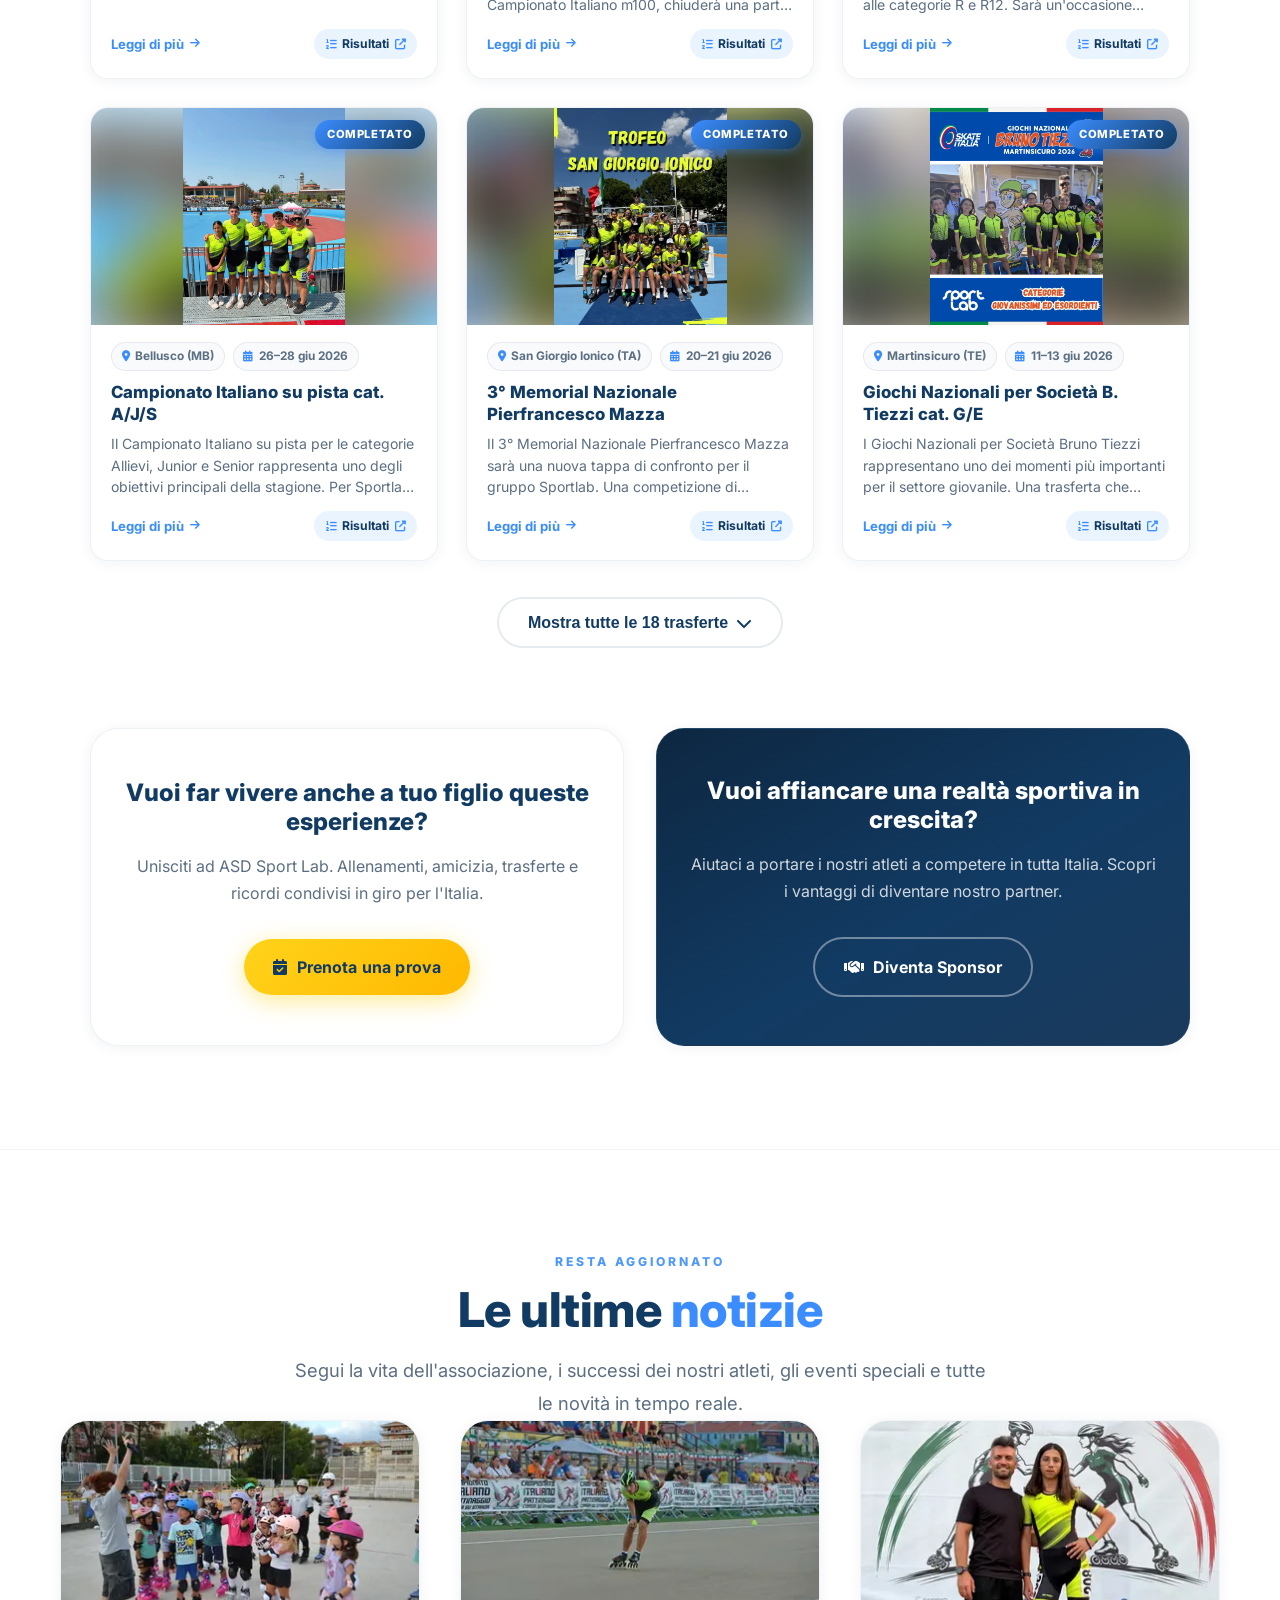
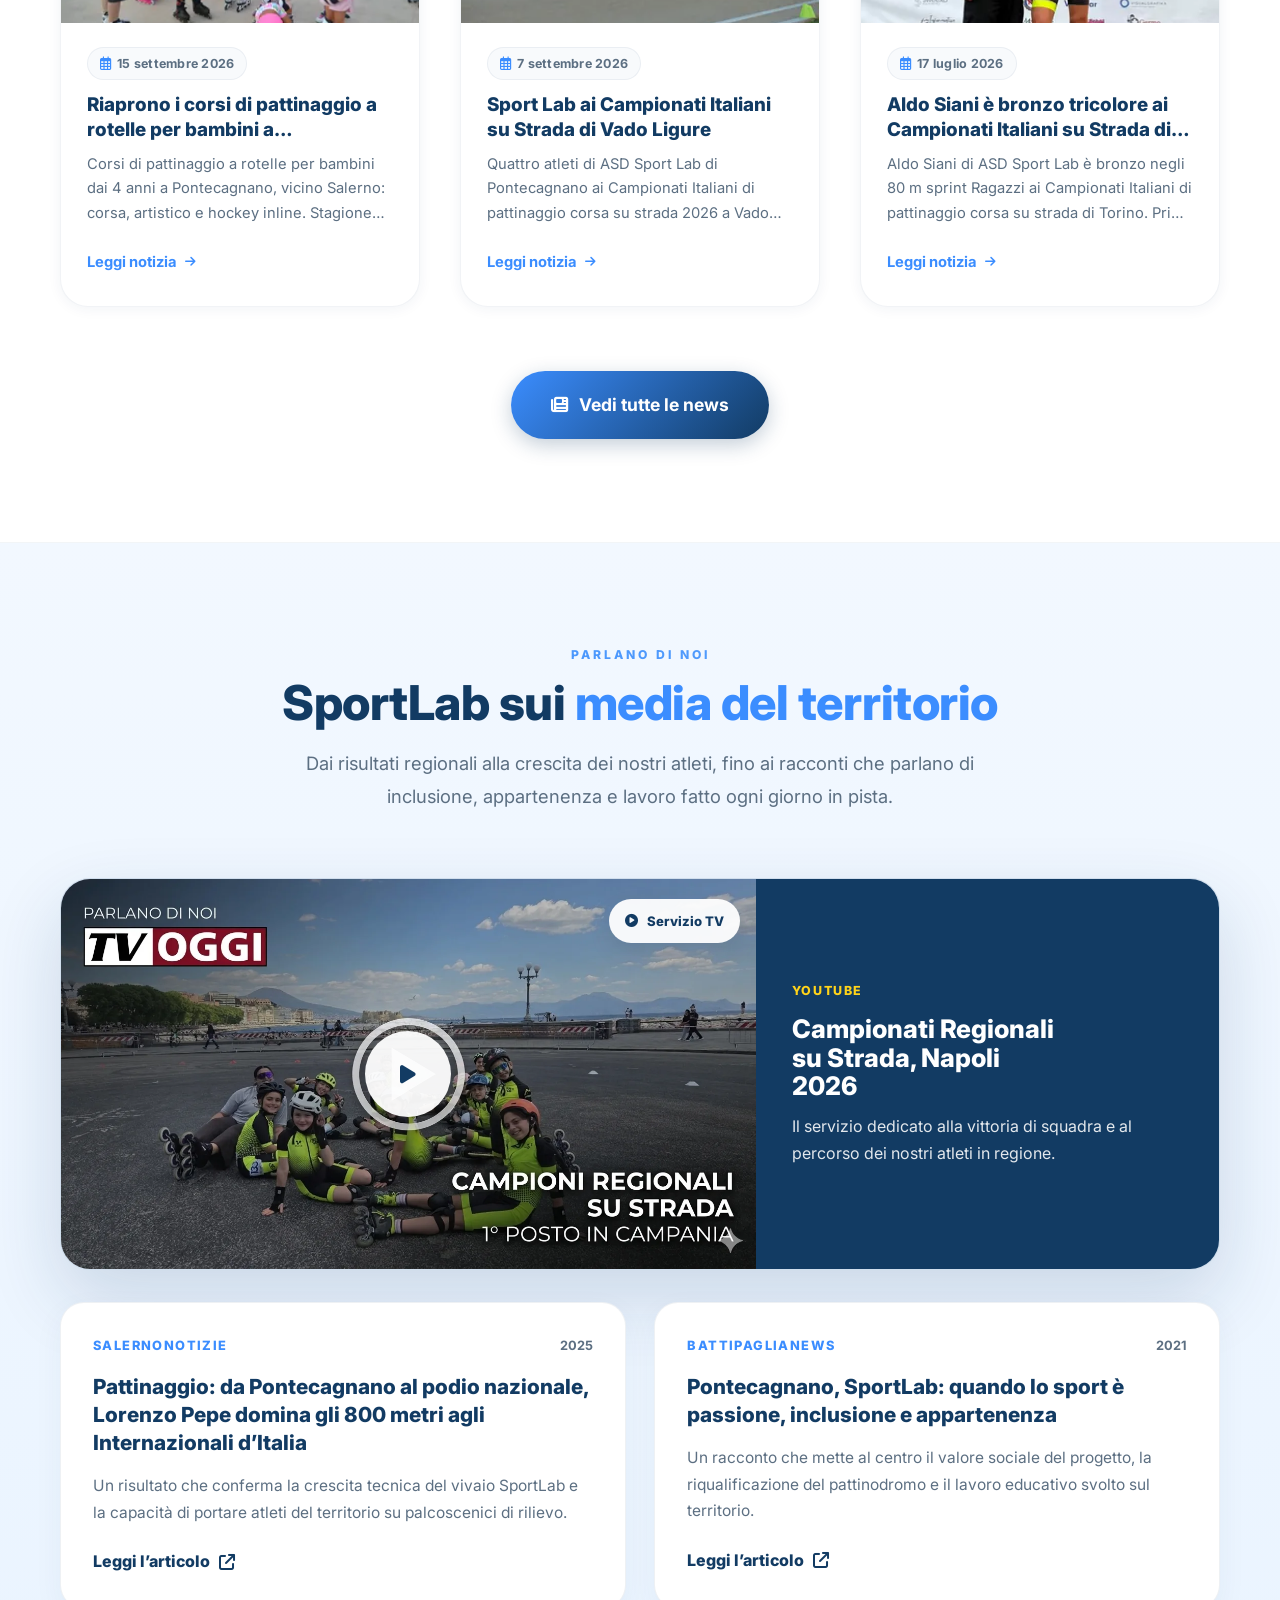
==== commit 4830b0fb: "aggiornato corsa" ====
--- a/index.html
+++ b/index.html
@@ -345,8 +345,8 @@
                     <h1 class="hero-title">Il posto giusto per <span class="text-accent">iniziare a pattinare</span>
                     </h1>
                     <p class="hero-lead">La scuola di pattinaggio a <strong>Pontecagnano in provincia di
-                            Salerno</strong> dove il divertimento incontra la crescita. <strong>Pattinaggio corsa,
-                            pattinaggio artistico e hockey inline</strong> in un ambiente sicuro, con istruttori
+                            Salerno</strong> dove il divertimento incontra la crescita. <strong><a href="pattinaggio-corsa-salerno.html" class="text-link">Pattinaggio corsa</a>,
+                            <a href="pattinaggio-artistico-salerno.html" class="text-link">pattinaggio artistico</a> e hockey inline</strong> in un ambiente sicuro, con istruttori
                         certificati e una community di oltre 130 famiglie.</p>
 
                     <div class="hero-cta-group">
@@ -684,7 +684,8 @@
                     <p class="lead" style="color: rgba(255,255,255,0.9); margin-bottom: 3rem;">Sappiamo che provare uno
                         sport nuovo può creare dubbi. Per questo abbiamo reso i primi passi semplici, sicuri e
                         totalmente gratuiti. A <strong>ottobre 2026</strong> apriamo la pista a chi vuole provare
-                        pattinaggio corsa, artistico o hockey inline.</p>
+                        <a href="pattinaggio-corsa-salerno.html" class="text-link text-link--light">pattinaggio corsa</a>,
+                        <a href="pattinaggio-artistico-salerno.html" class="text-link text-link--light">artistico</a> o hockey inline.</p>
 
                     <div class="steps-vertical">
                         <div class="step-v-item">
@@ -1675,8 +1676,8 @@
             <div class="footer-info">
                 <h3 class="footer-title">ASD Sport Lab</h3>
                 <p class="footer-description">La scuola di pattinaggio a rotelle per bambini e ragazzi a Pontecagnano,
-                    vicino a Salerno, Battipaglia, Bellizzi, Giffoni e Montecorvino. Pattinaggio corsa, pattinaggio
-                    artistico e hockey inline: dai primi passi fino all'attività agonistica nazionale, in un ambiente
+                    vicino a Salerno, Battipaglia, Bellizzi, Giffoni e Montecorvino. <a href="pattinaggio-corsa-salerno.html">Pattinaggio corsa</a>, <a href="pattinaggio-artistico-salerno.html">pattinaggio
+                    artistico</a> e hockey inline: dai primi passi fino all'attività agonistica nazionale, in un ambiente
                     sano, educativo e inclusivo.</p>
             </div>
             <div class="footer-social-box">
--- a/css/enhanced.css
+++ b/css/enhanced.css
@@ -3414,6 +3414,41 @@
     margin-top: 1.5rem;
 }
 
+/* Link alle pagine disciplina dentro i testi (home, footer) */
+.text-link {
+    color: var(--primary-blue);
+    text-decoration: underline;
+    text-decoration-thickness: 2px;
+    text-underline-offset: 3px;
+    text-decoration-color: rgba(77, 163, 255, 0.4);
+}
+
+.text-link:hover {
+    text-decoration-color: var(--primary-blue);
+}
+
+.text-link--light {
+    color: #fff;
+    font-weight: 700;
+    text-decoration-color: rgba(243, 227, 106, 0.7);
+}
+
+.text-link--light:hover {
+    color: var(--accent-color);
+}
+
+.footer-description a {
+    color: inherit;
+    text-decoration: underline;
+    text-underline-offset: 3px;
+    text-decoration-color: rgba(255, 255, 255, 0.35);
+}
+
+.footer-description a:hover {
+    color: #fff;
+    text-decoration-color: currentColor;
+}
+
 /* Link "Scopri il corso" nelle card discipline della home */
 .discipline-name a:hover {
     color: var(--primary-blue);
@@ -3505,20 +3540,6 @@
 /* Foto d'apertura orizzontale (es. una gara) */
 .disc-hero-img--wide img {
     aspect-ratio: 4 / 3;
-}
-
-/* Tre gruppi affiancati */
-.disc-groups--3 {
-    grid-template-columns: repeat(3, minmax(0, 1fr));
-    gap: 1.5rem;
-}
-
-.disc-groups--3 .disc-group img {
-    aspect-ratio: 4 / 3;
-}
-
-.disc-groups--3 .disc-group-body {
-    padding: 1.5rem 1.5rem 1.75rem;
 }
 
 /* Risultati: numeri grandi, ogni scheda porta alla news */
@@ -3596,38 +3617,39 @@
 
 /* Allenamento agonisti: foto + strada, poi a secco e forza affiancati */
 .disc-train {
-    margin-top: 4rem;
+    margin-top: 2.5rem;
+}
+
+.disc-train + .disc-cards {
+    margin-top: 2.5rem;
 }
 
 .disc-text h3:first-child {
     margin-top: 0;
 }
 
-.disc-train-grid {
-    display: grid;
-    grid-template-columns: repeat(2, minmax(0, 1fr));
-    gap: 2rem;
-    margin-top: 3rem;
-}
-
-.disc-train-grid .disc-text {
-    padding: 2rem;
-    background: var(--bg-white);
-    border: 1px solid rgba(77, 163, 255, 0.18);
-    border-radius: var(--border-radius-lg);
-    box-shadow: var(--shadow-sm);
-}
-
-.disc-train-end {
-    max-width: 760px;
-    margin: 2.5rem auto 0;
-    text-align: center;
+/* Gruppi e orari della corsa (le card per età arrivate dalla home) */
+.course-time {
+    display: inline-flex;
+    align-items: center;
+    gap: 0.45rem;
+    padding: 0.35rem 0.85rem;
+    margin-bottom: 0.85rem;
+    border-radius: 999px;
+    background: var(--accent-color);
+    color: var(--secondary-blue);
+    font-weight: 700;
+    font-size: 0.85rem;
+}
+
+.course-description a {
+    color: var(--primary-blue);
     font-weight: 600;
-    color: var(--secondary-blue);
-}
-
-/* Percorso per età (le card spostate dalla home) */
-#percorso .section-cta-wrap {
+    text-decoration: underline;
+    text-underline-offset: 3px;
+}
+
+#orari .section-cta-wrap {
     margin-top: 3rem;
 }
 
@@ -3661,12 +3683,7 @@
         grid-template-columns: repeat(2, minmax(0, 1fr));
     }
 
-    .disc-train-grid {
-        grid-template-columns: 1fr;
-    }
-
-    .disc-groups,
-    .disc-groups--3 {
+    .disc-groups {
         grid-template-columns: 1fr;
         max-width: 560px;
         margin-left: auto;
@@ -3937,17 +3954,6 @@
         margin-top: 2rem;
     }
 
-    .disc-train-grid {
-        grid-template-columns: 1fr;
-        gap: 1rem;
-        margin-top: 1.5rem;
-    }
-
-    .disc-train-grid .disc-text {
-        padding: 1.25rem;
-        border-radius: 18px;
-    }
-
     .disc-checks {
         gap: 0.65rem;
     }
@@ -3958,20 +3964,12 @@
         padding-left: 1.5rem;
     }
 
-    .disc-train-end {
-        margin-top: 1.5rem;
-        font-size: 0.98rem;
-    }
 
     .disc-hero-img--wide img {
         aspect-ratio: 4 / 3;
         object-position: 50% 50%;
     }
 
-    .disc-groups--3 .disc-group-body {
-        padding: 1.25rem 1.25rem 1.5rem;
-    }
-
     .disc-stats {
         margin-bottom: 2.5rem;
     }
@@ -3990,11 +3988,11 @@
         min-height: 48px;
     }
 
-    #percorso .section-cta-wrap {
+    #orari .section-cta-wrap {
         margin-top: 1.5rem;
     }
 
-    #percorso .section-cta-wrap .btn {
+    #orari .section-cta-wrap .btn {
         width: 100%;
         white-space: normal;
         padding: 1rem 1.25rem;
